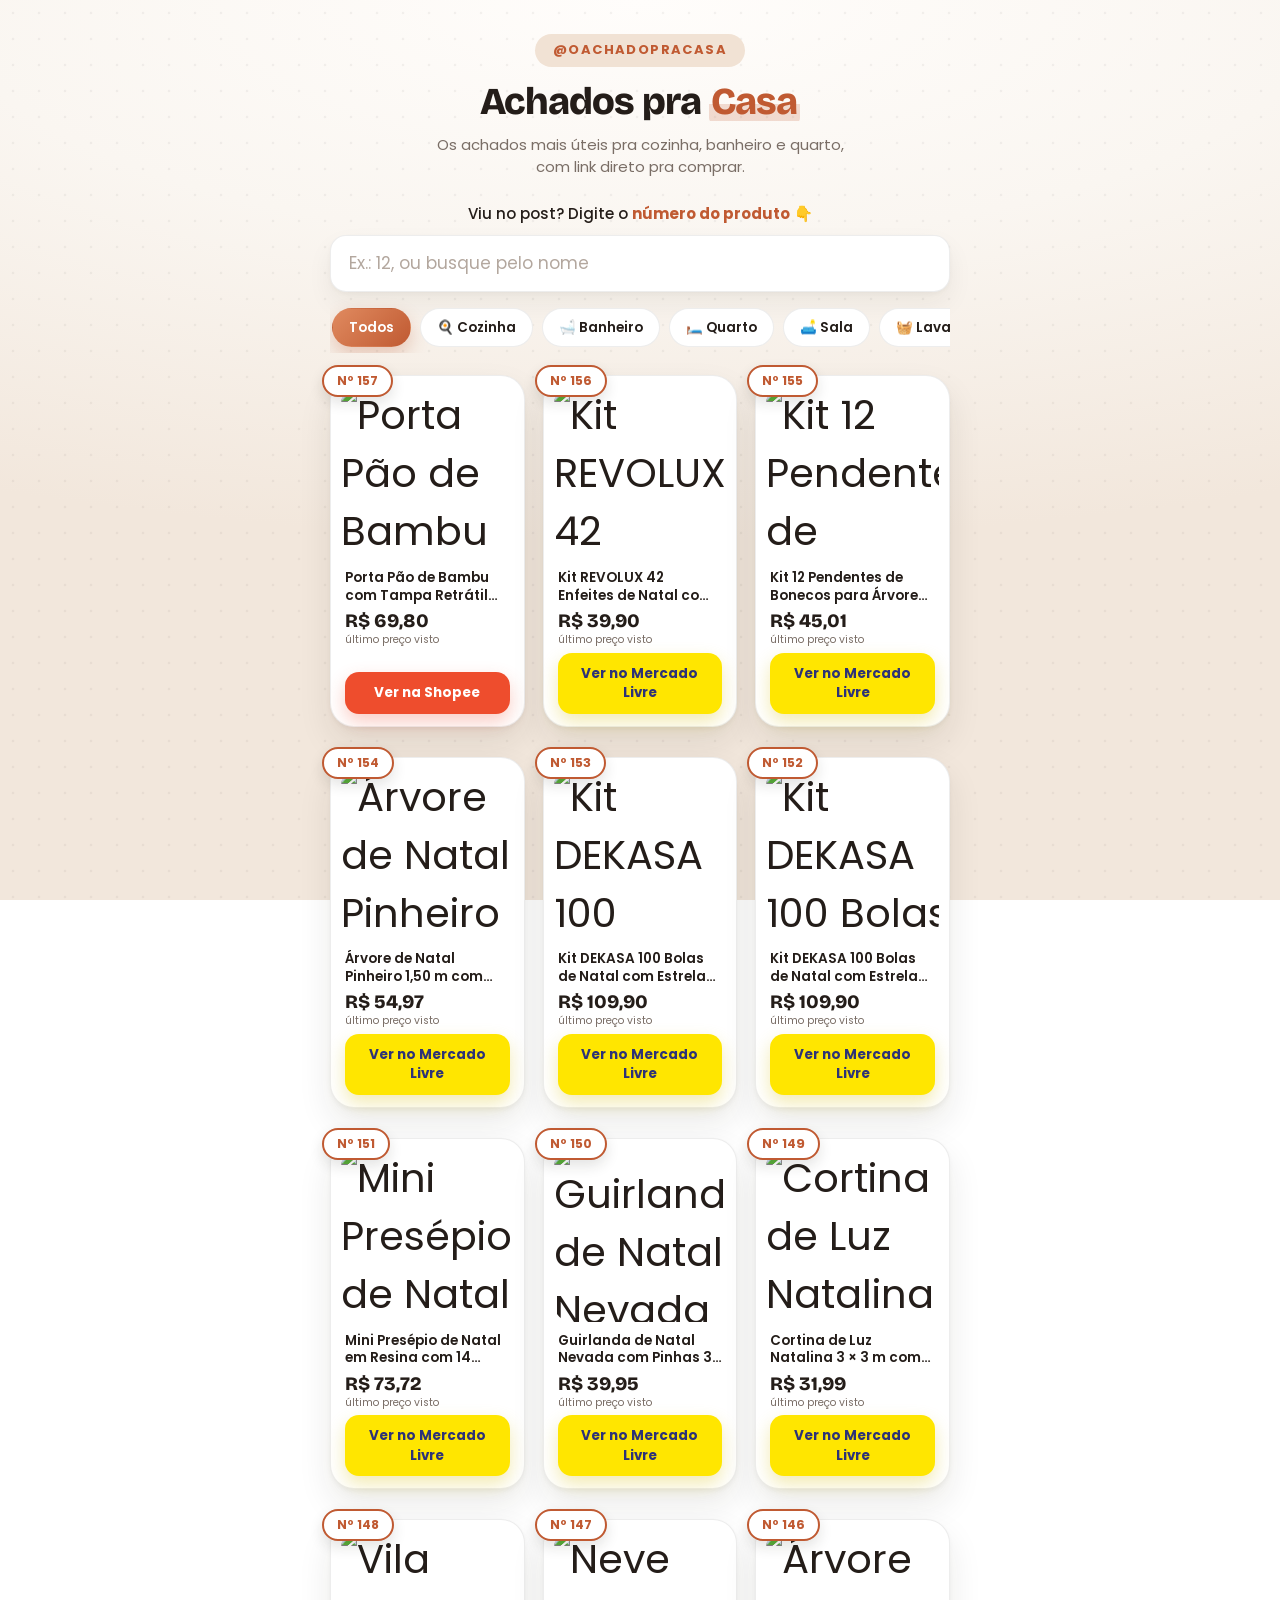
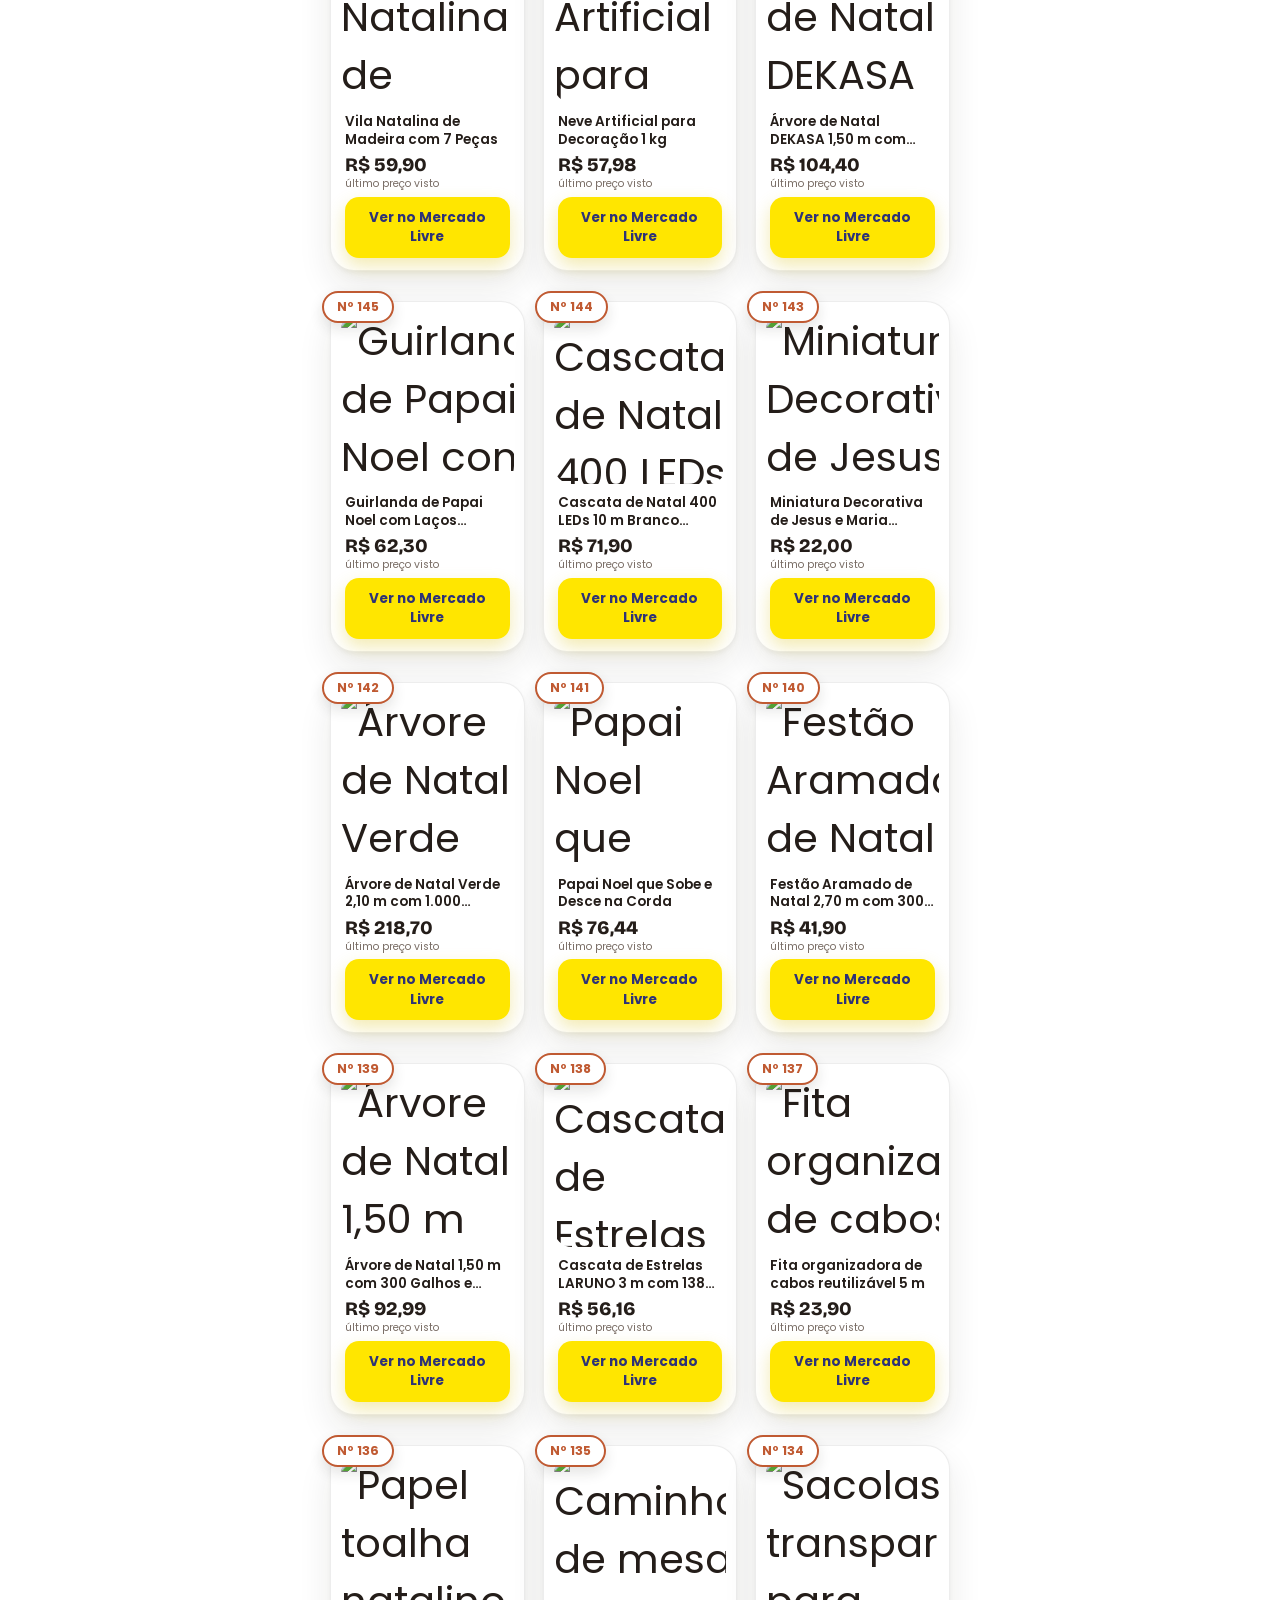
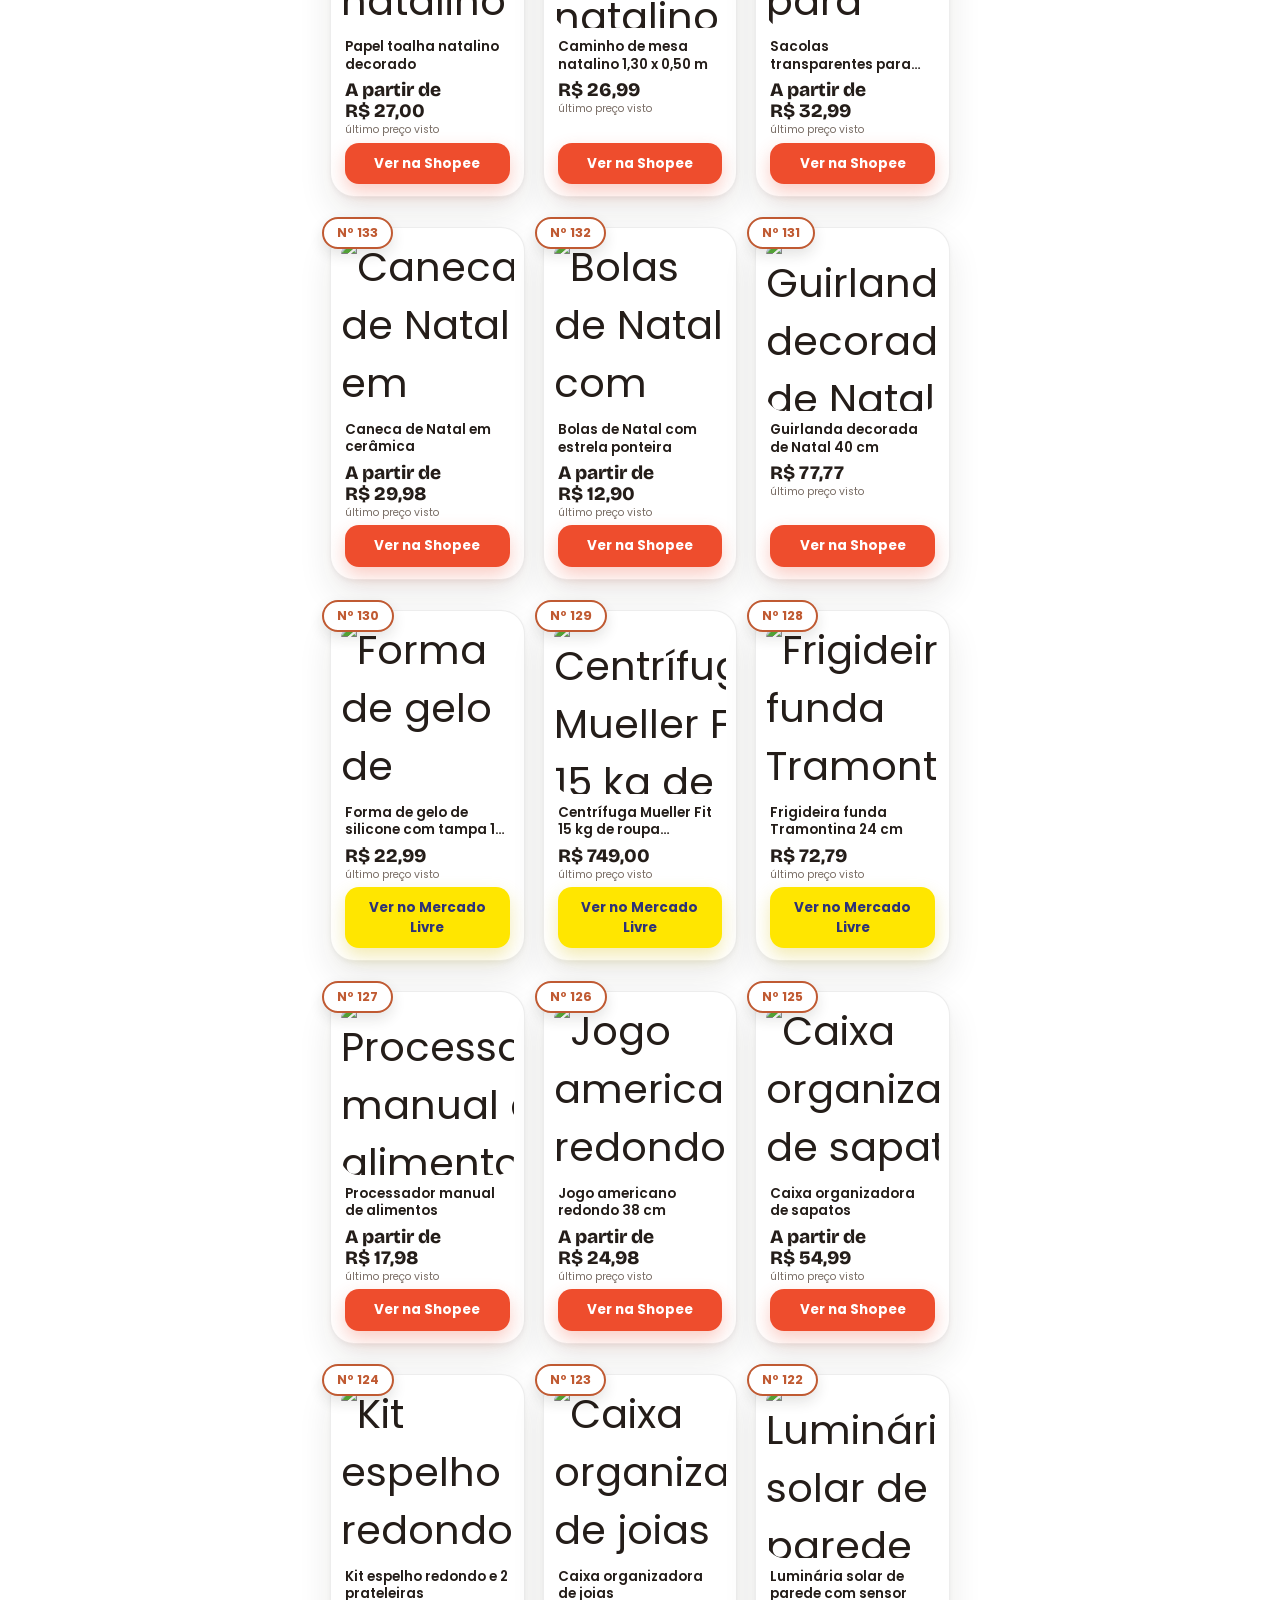
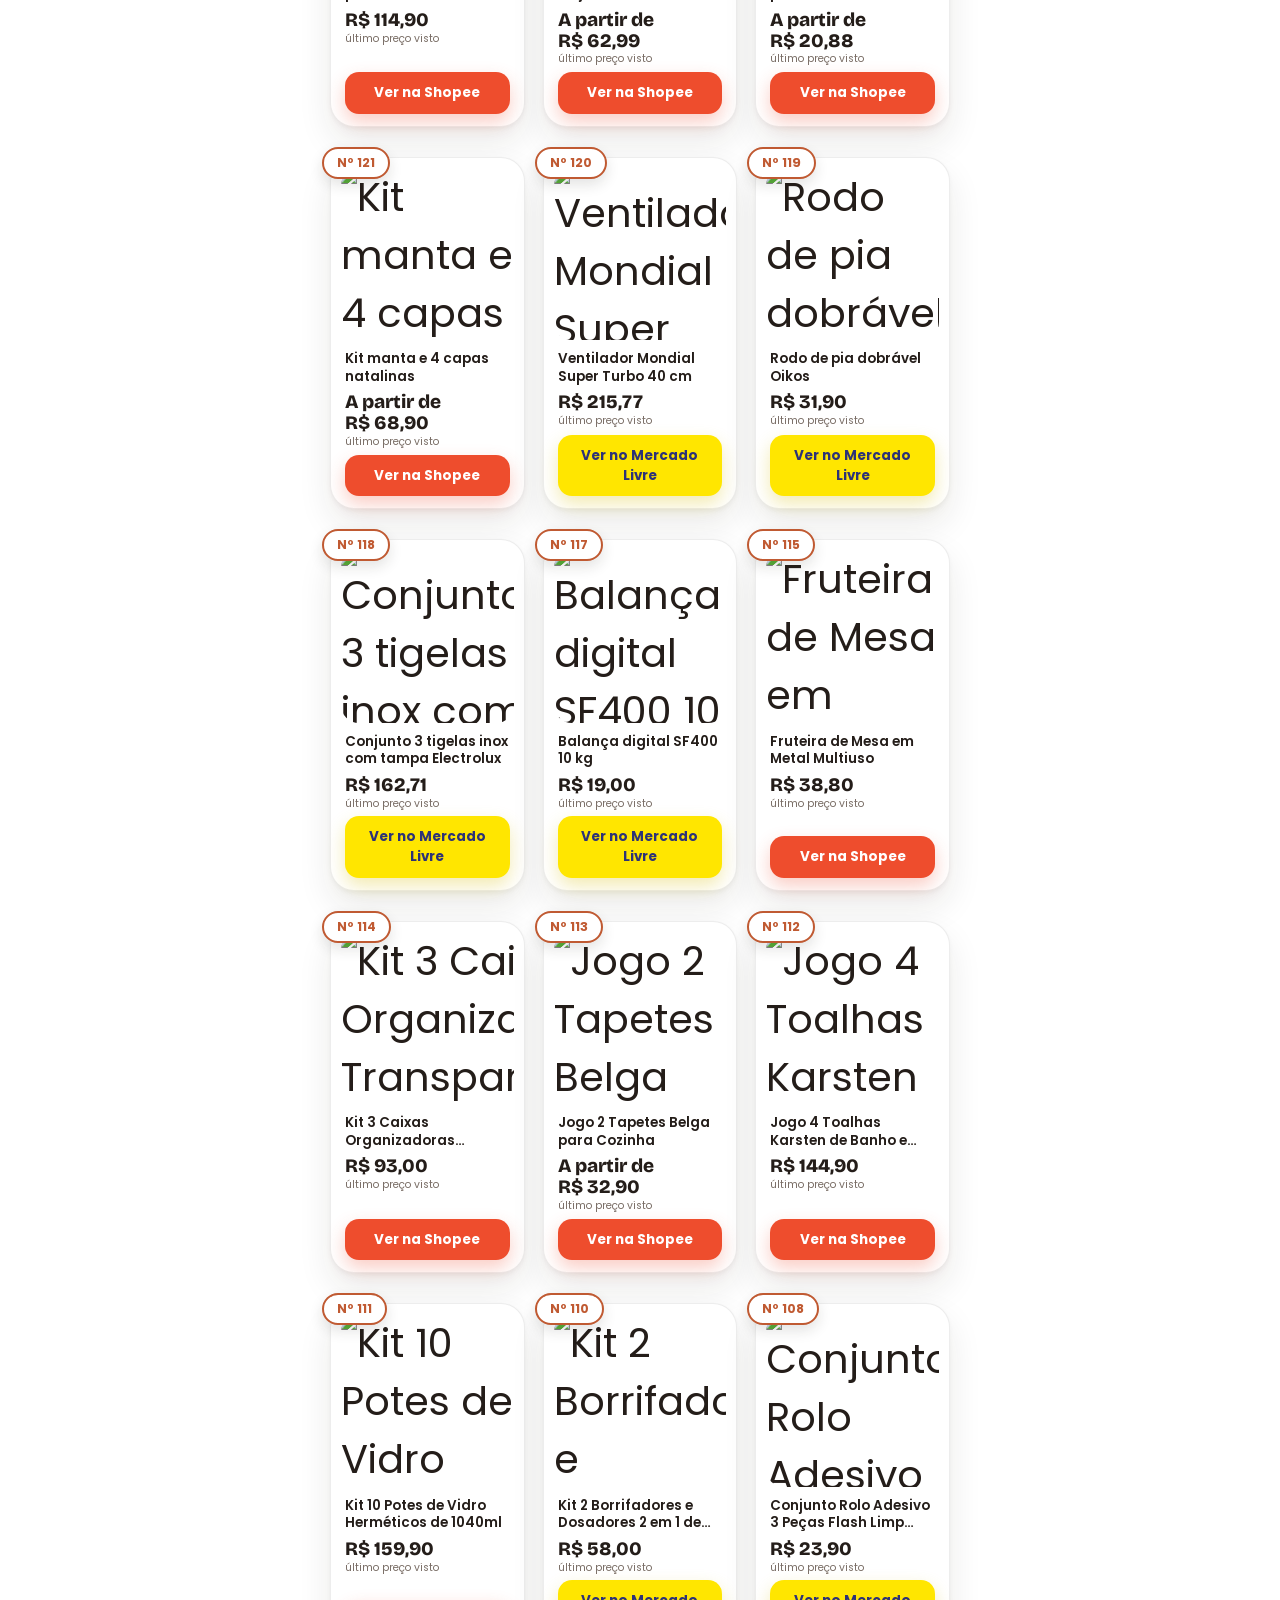
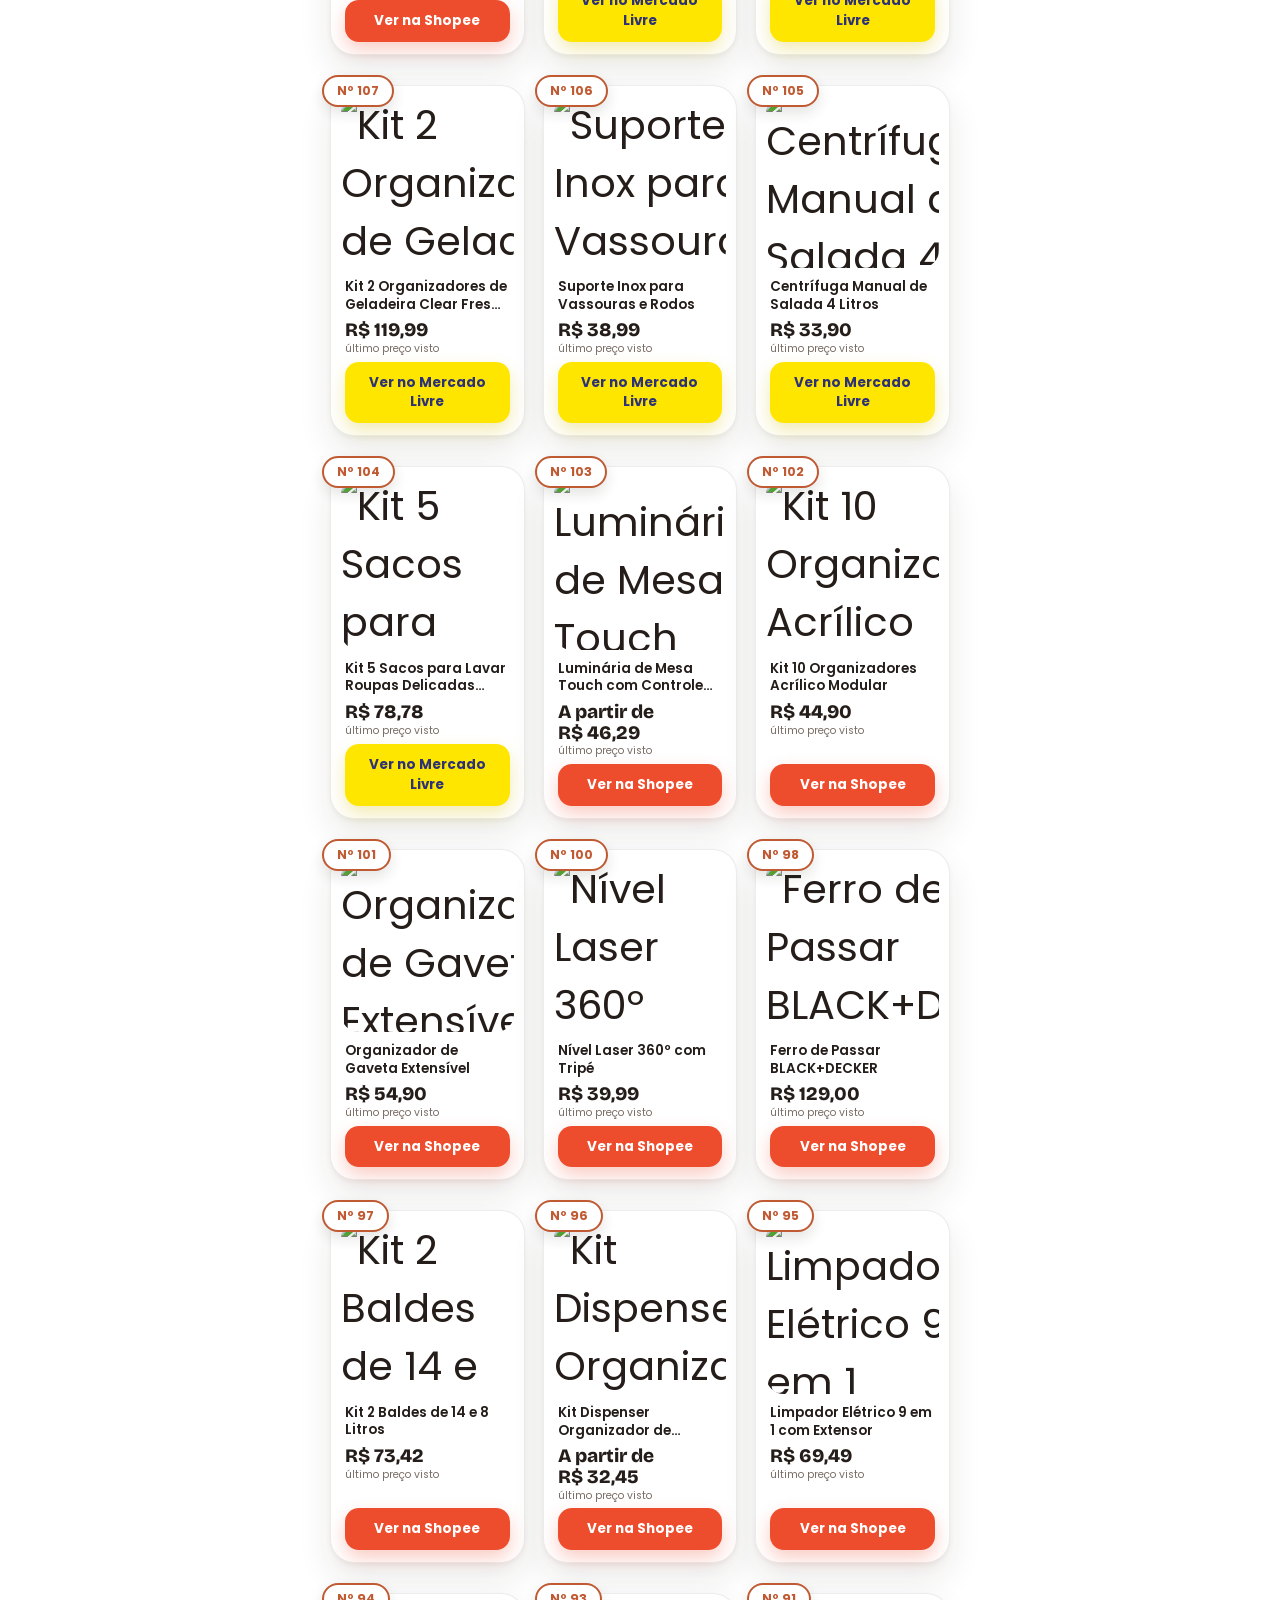
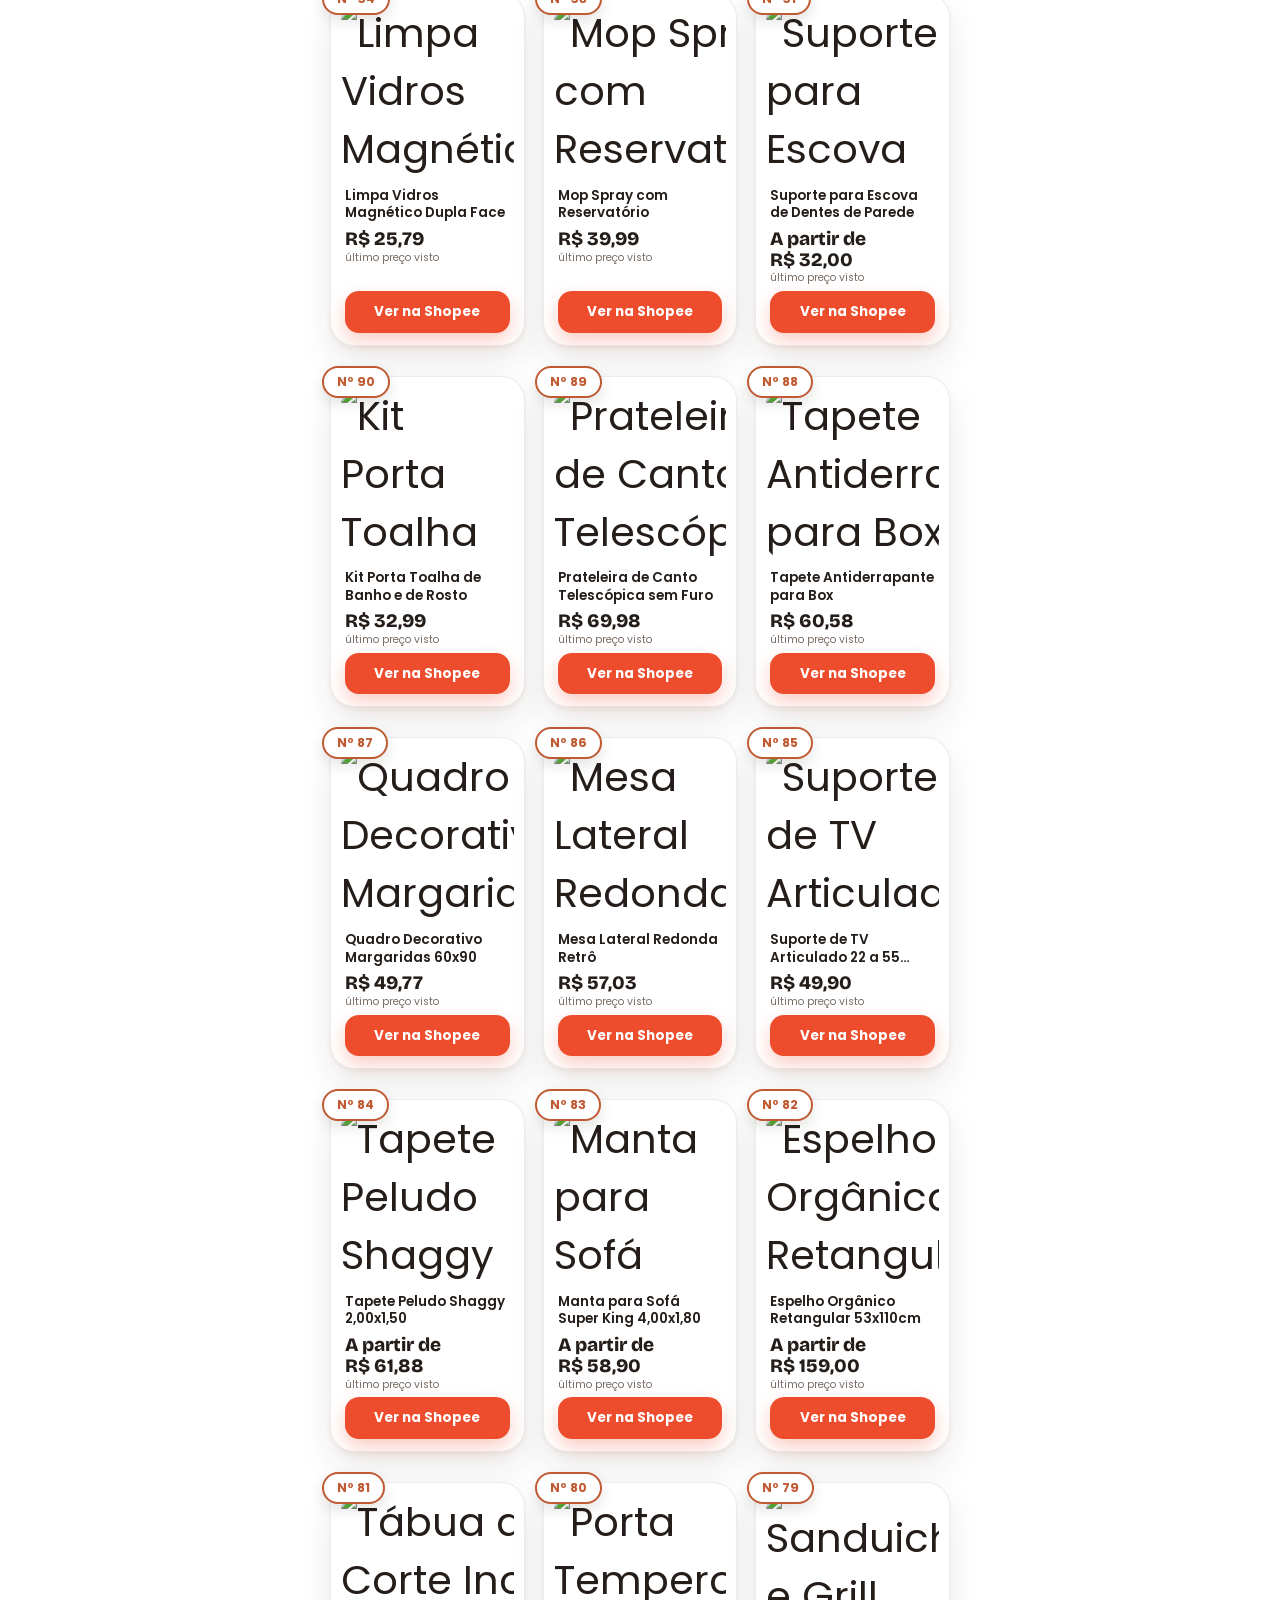
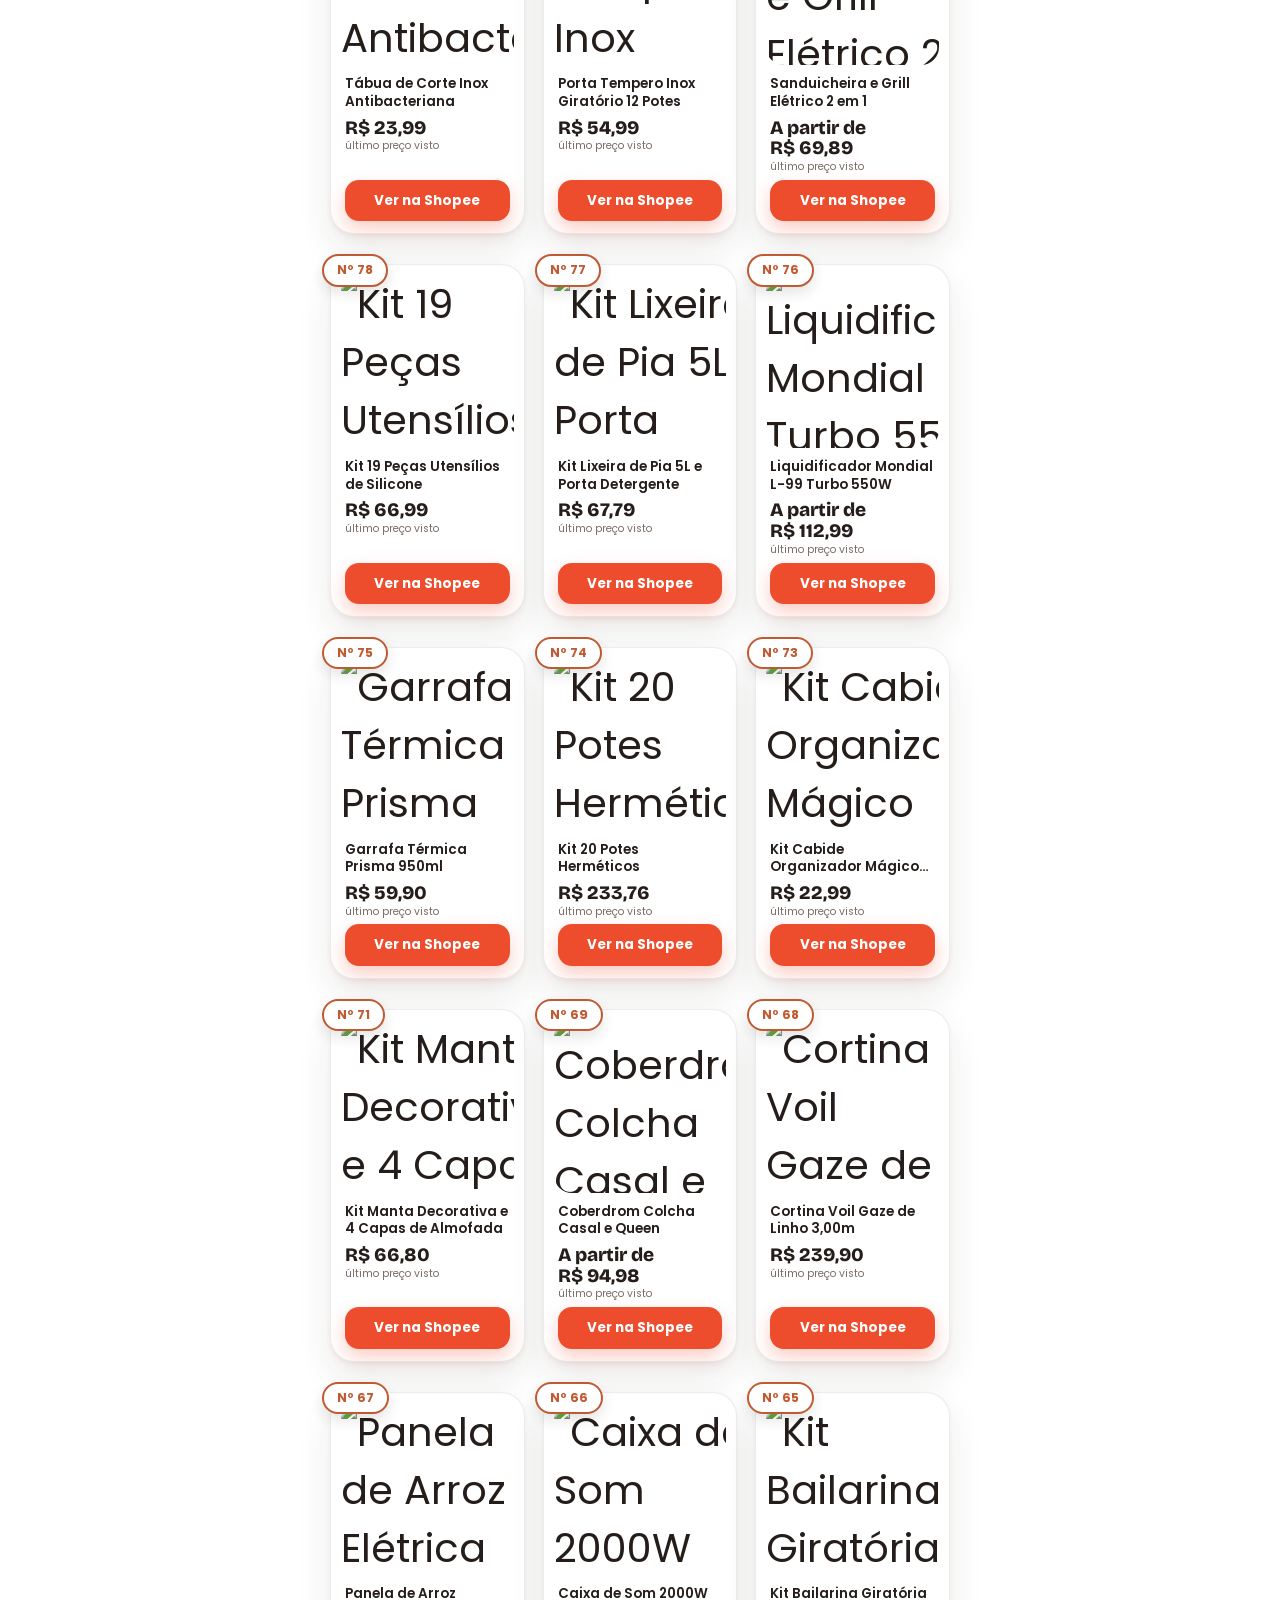
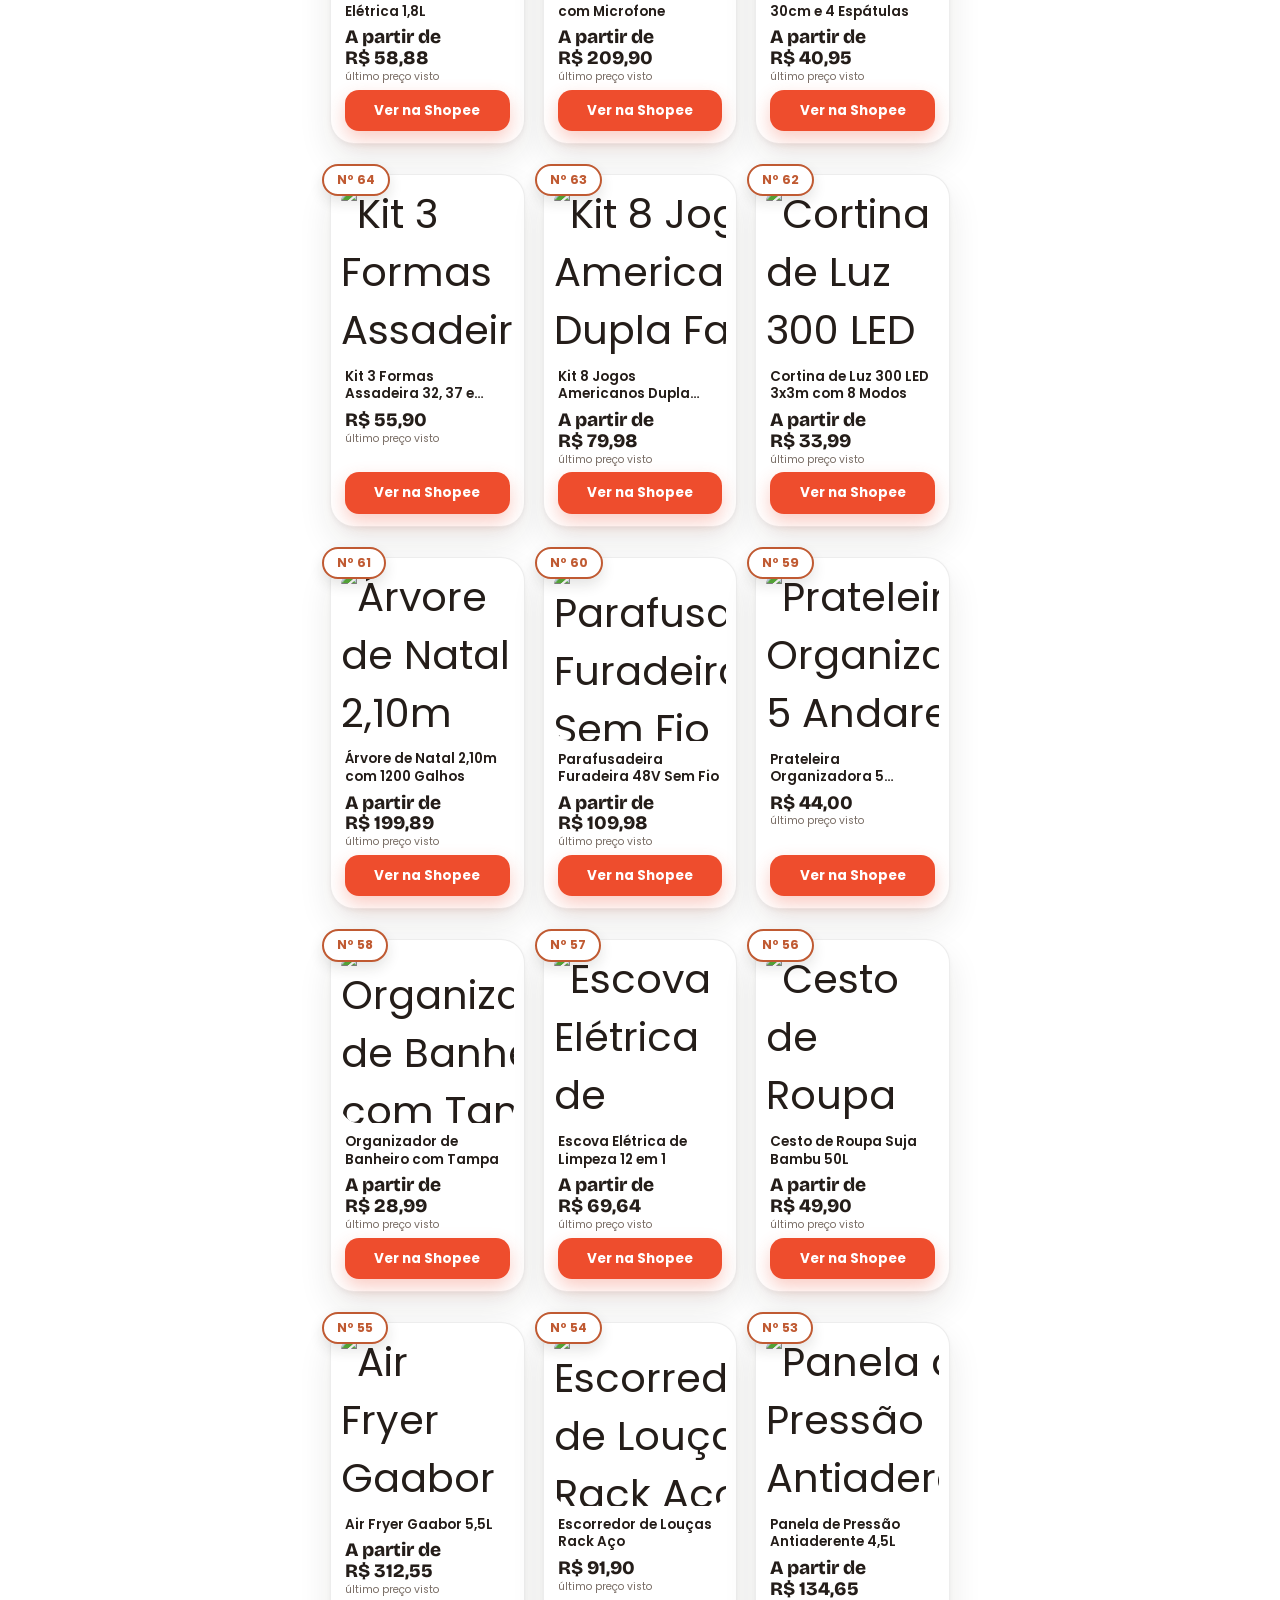
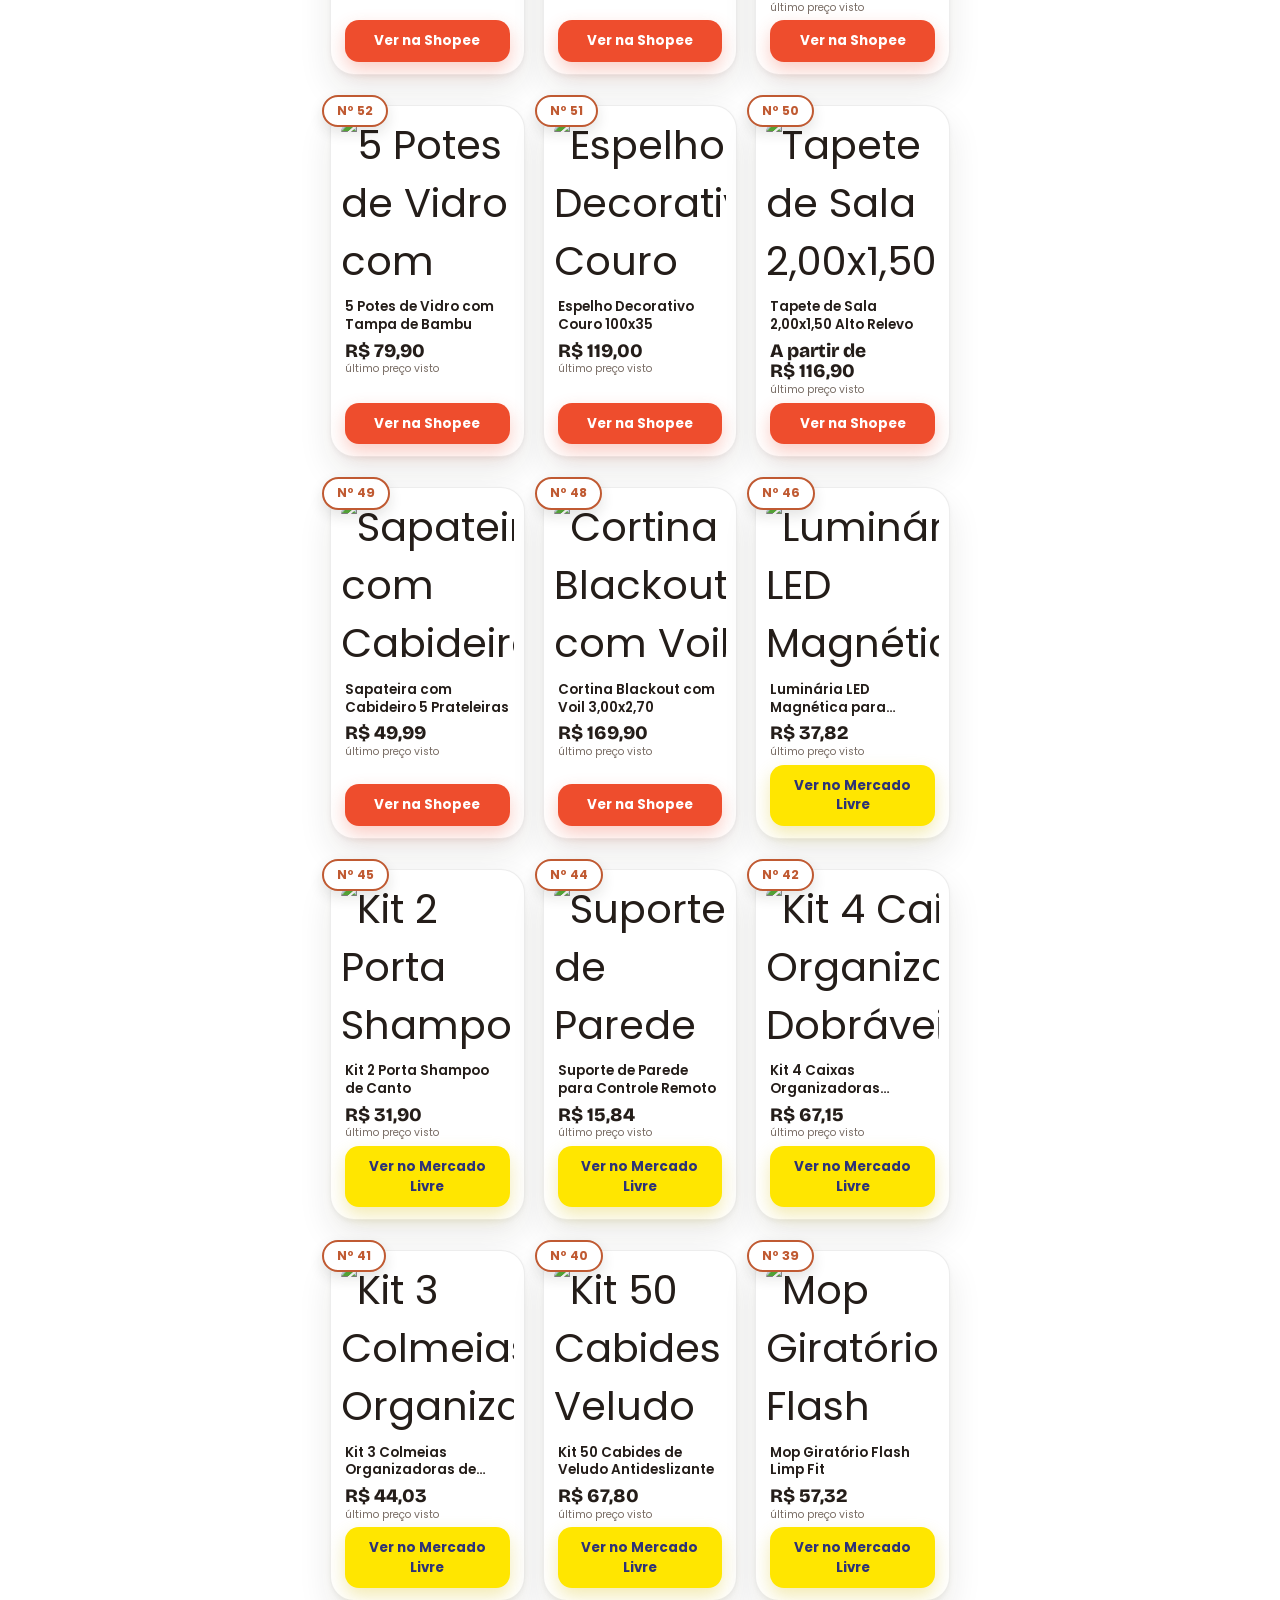
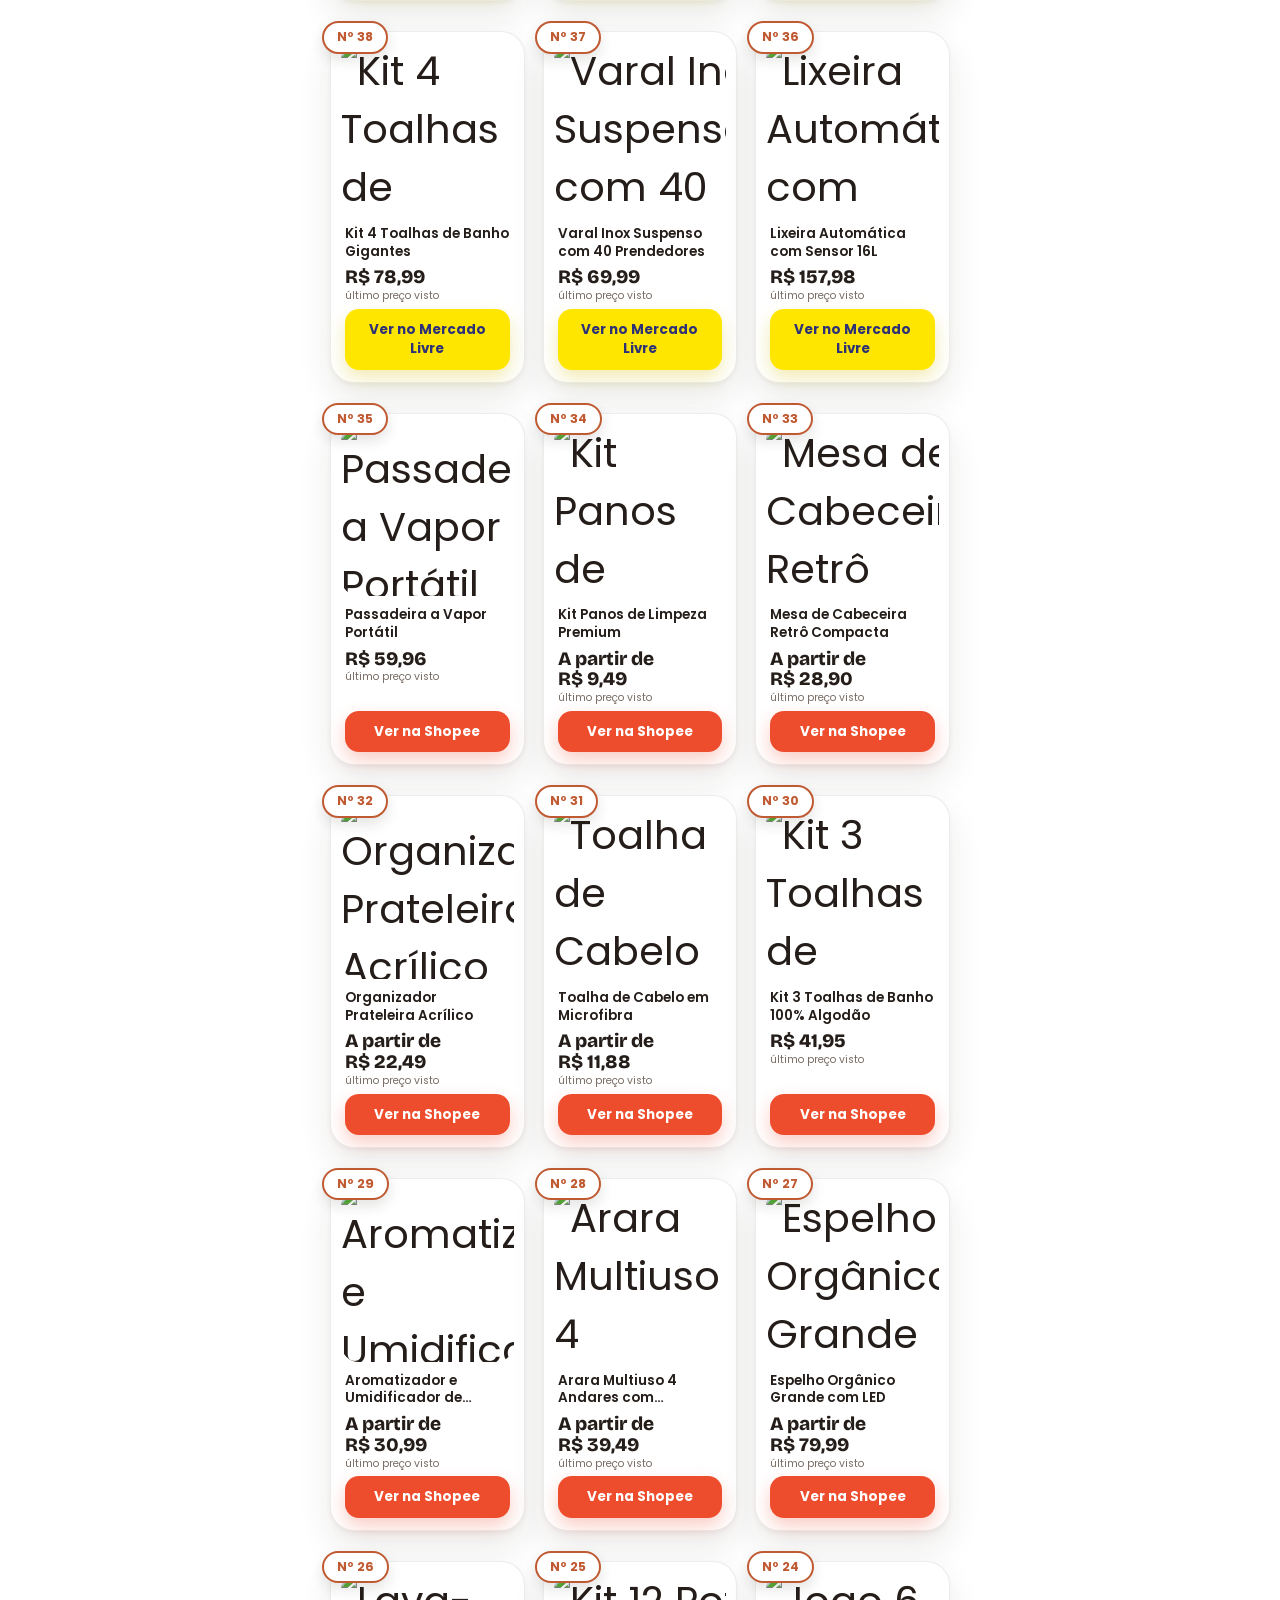
==== index.html @ a9ba49be "Atualiza página (149 produto(s))" ====
<!doctype html>
<html lang="pt-BR">
<head>
<meta charset="utf-8">
<meta name="viewport" content="width=device-width, initial-scale=1">
<title>Achados pra Casa</title>
<meta name="description" content="Os achados mais úteis pra cozinha, banheiro e quarto, com link direto pra comprar.">
<link rel="preconnect" href="https://fonts.googleapis.com">
<link rel="preconnect" href="https://fonts.gstatic.com" crossorigin>
<link href="https://fonts.googleapis.com/css2?family=Bricolage+Grotesque:opsz,wght@12..96,600;12..96,700;12..96,800&family=Poppins:wght@400;500;600;700&display=swap" rel="stylesheet">
<style>
  :root {
    --creme:#FAF6F1; --areia:#F1E2D4; --terracota:#C05A32; --terracota-claro:#E08A5F;
    --texto:#241D19; --suave:#7A6E66; --borda:rgba(36,29,25,.08);
    --titulo:'Bricolage Grotesque', system-ui, sans-serif;
  }
  * { box-sizing:border-box; }
  body {
    margin:0; padding-inline:18px; color:var(--texto);
    font:16px/1.45 'Poppins', system-ui, -apple-system, sans-serif;
    background:
      radial-gradient(rgba(36,29,25,.05) 1.5px, transparent 1.6px) 0 0 / 26px 26px,
      radial-gradient(120% 60% at 50% 0%, #FFFDFB 0%, var(--creme) 45%, #F2E7DC 100%);
    background-attachment:fixed;
  }
  .pagina { max-width:620px; margin:0 auto; padding-block:34px 44px; }

  .previa {
    background:#FFF3CD; border:1px solid #F0D98A; color:#6B5300;
    border-radius:14px; padding:12px 14px; font-size:13.5px; margin-bottom:22px; text-align:center;
  }

  header { text-align:center; margin-bottom:26px; }
  .arroba {
    display:inline-block; background:var(--areia); color:var(--terracota);
    border-radius:999px; padding:7px 18px; font-size:13px; font-weight:700; letter-spacing:1.4px;
    text-transform:uppercase; margin-bottom:14px;
  }
  h1 {
    font-family:var(--titulo); font-weight:800; font-size:38px; line-height:1.08;
    letter-spacing:-.8px; margin:0;
  }
  h1 .destaque {
    color:var(--terracota);
    background:linear-gradient(180deg, transparent 56%, rgba(192,90,50,.20) 56%, rgba(192,90,50,.20) 93%, transparent 93%);
    padding:0 .06em; border-radius:6px;
  }
  .descricao { color:var(--suave); margin:12px auto 0; max-width:420px; font-size:15px; }

  .dica { display:block; text-align:center; font-size:15px; font-weight:500; margin-bottom:10px; }
  .dica b { color:var(--terracota); }
  .busca {
    width:100%; padding:15px 18px; font:inherit; font-size:17px; border-radius:16px;
    border:1px solid var(--borda); background:#fff; color:var(--texto);
    box-shadow:0 2px 4px rgba(36,29,25,.03), 0 12px 26px rgba(36,29,25,.06);
  }
  .busca::placeholder { color:#B3A79E; }
  .busca:focus { outline:2px solid var(--terracota); outline-offset:1px; }

  .chips { display:flex; gap:9px; overflow-x:auto; padding:16px 2px 6px; scrollbar-width:none; }
  .chips::-webkit-scrollbar { display:none; }
  .chip {
    flex:none; border:1px solid var(--borda); background:#fff; color:var(--texto);
    padding:9px 16px; border-radius:999px; font:inherit; font-size:13.5px; font-weight:600; cursor:pointer;
  }
  .chip[aria-pressed="true"] {
    background:linear-gradient(135deg, var(--terracota-claro), var(--terracota));
    border-color:transparent; color:#fff; box-shadow:0 8px 18px rgba(192,90,50,.28);
  }

  .grade { display:grid; grid-template-columns:repeat(2, minmax(0,1fr)); gap:26px 14px; margin-top:22px; }
  @media (min-width:560px) { .grade { grid-template-columns:repeat(3, minmax(0,1fr)); gap:30px 18px; } }

  .card {
    position:relative; background:#fff; border:1px solid var(--borda); border-radius:24px;
    display:flex; flex-direction:column; padding:10px 10px 12px;
    box-shadow:0 2px 4px rgba(36,29,25,.04), 0 16px 34px rgba(36,29,25,.09);
  }
  /* selo do número na quina, por fora da foto, igual às capas do feed */
  .numero {
    position:absolute; top:-11px; left:-9px; z-index:2;
    background:#fff; color:var(--terracota); border:2px solid var(--terracota);
    font-size:12.5px; font-weight:700; padding:5px 13px; border-radius:999px;
    box-shadow:0 6px 14px rgba(36,29,25,.12);
  }
  .foto {
    aspect-ratio:1; border-radius:18px; overflow:hidden; background:#fff;
    display:grid; place-items:center; font-size:40px;
  }
  .foto img { width:100%; height:100%; object-fit:contain; }

  .info { display:flex; flex-direction:column; gap:7px; flex:1; padding:10px 4px 0; }
  .nome {
    font-size:13.5px; font-weight:600; line-height:1.3; margin:0;
    display:-webkit-box; -webkit-line-clamp:2; -webkit-box-orient:vertical; overflow:hidden;
  }
  .preco { font-family:var(--titulo); font-weight:800; font-size:19px; line-height:1.1; }
  .preco small { display:block; font-family:'Poppins',sans-serif; font-size:10.5px; font-weight:400; color:var(--suave); margin-top:2px; }
  .loja { font-size:11px; font-weight:600; color:var(--suave); letter-spacing:.4px; }

  .comprar {
    margin-top:auto; display:block; text-align:center; text-decoration:none;
    padding:11px 8px; border-radius:14px; font-size:13.5px; font-weight:700;
  }
  /* Cada loja na cor da própria marca: a pessoa reconhece pra onde vai antes de ler */
  .comprar.shopee {
    background:#EE4D2D; color:#fff;
    box-shadow:0 8px 18px rgba(238,77,45,.28);
  }
  .comprar.mercadolivre {
    background:#FFE600; color:#2D3277; /* azul da marca: branco sobre amarelo fica ilegível */
    box-shadow:0 8px 18px rgba(214,190,0,.30);
  }
  .vazio { text-align:center; color:var(--suave); padding:36px 0; grid-column:1 / -1; }

  footer { margin-top:34px; text-align:center; color:var(--suave); font-size:12px; line-height:1.6; }
</style>
</head>
<body>
<div class="pagina">
  
  <header>
    <div class="arroba">@oachadopracasa</div>
    <h1>Achados pra <span class="destaque">Casa</span></h1>
    <p class="descricao">Os achados mais úteis pra cozinha, banheiro e quarto, com link direto pra comprar.</p>
  </header>

  <label class="dica" for="busca">Viu no post? Digite o <b>número do produto</b> 👇</label>
  <input class="busca" id="busca" type="search" placeholder="Ex.: 12, ou busque pelo nome" aria-label="Número ou nome do produto">
  <div class="chips" id="chips" role="toolbar" aria-label="Filtrar por cômodo">
    <button class="chip" data-cat="" aria-pressed="true">Todos</button>
    <button class="chip" data-cat="cozinha" aria-pressed="false">🍳 Cozinha</button>
    <button class="chip" data-cat="banheiro" aria-pressed="false">🛁 Banheiro</button>
    <button class="chip" data-cat="quarto" aria-pressed="false">🛏️ Quarto</button>
    <button class="chip" data-cat="sala" aria-pressed="false">🛋️ Sala</button>
    <button class="chip" data-cat="lavanderia" aria-pressed="false">🧺 Lavanderia</button>
    <button class="chip" data-cat="organizacao" aria-pressed="false">📦 Organização</button>
    <button class="chip" data-cat="limpeza" aria-pressed="false">🧹 Limpeza</button>
    <button class="chip" data-cat="ferramentas" aria-pressed="false">🔧 Ferramentas</button>
    <button class="chip" data-cat="natal" aria-pressed="false">🎄 Natal</button>
  </div>

  <main class="grade" id="grade"></main>

  <footer>
    <p>Alguns links são de afiliado: posso receber uma comissão pelas compras, sem nenhum custo extra pra você.</p>
    <p>Preços e disponibilidade podem mudar, confira na loja.</p>
  </footer>
</div>

<script>
  const DADOS = {"categorias":{"cozinha":{"nome":"Cozinha","emoji":"🍳"},"banheiro":{"nome":"Banheiro","emoji":"🛁"},"quarto":{"nome":"Quarto","emoji":"🛏️"},"sala":{"nome":"Sala","emoji":"🛋️"},"lavanderia":{"nome":"Lavanderia","emoji":"🧺"},"organizacao":{"nome":"Organização","emoji":"📦"},"limpeza":{"nome":"Limpeza","emoji":"🧹"},"ferramentas":{"nome":"Ferramentas","emoji":"🔧"},"natal":{"nome":"Natal","emoji":"🎄"}},"lojas":{"shopee":"Shopee","mercadolivre":"Mercado Livre"},"produtos":[{"id":157,"nome":"Porta Pão de Bambu com Tampa Retrátil 40 × 27 × 16 cm","loja":"shopee","categoria":"cozinha","link":"https://s.shopee.com.br/6VP1nhaMoB","imagem":"https://cf.shopee.com.br/file/br-11134201-820ll-mqy9fzs85rt12a","preco":69.8,"preco_max":69.8},{"id":156,"nome":"Kit REVOLUX 42 Enfeites de Natal com Laços e Estrela","loja":"mercadolivre","categoria":"natal","link":"https://meli.la/2ReXQFL","imagem":"https://http2.mlstatic.com/D_NQ_NP_721004-MLA116176797668_092026-O.webp","preco":39.9},{"id":155,"nome":"Kit 12 Pendentes de Bonecos para Árvore de Natal Vermelho","loja":"mercadolivre","categoria":"natal","link":"https://meli.la/21sn5vS","imagem":"https://http2.mlstatic.com/D_NQ_NP_891348-MLB116179654936_092026-O.webp","preco":45.01},{"id":154,"nome":"Árvore de Natal Pinheiro 1,50 m com 400 Galhos","loja":"mercadolivre","categoria":"natal","link":"https://meli.la/2Cxg3ji","imagem":"https://http2.mlstatic.com/D_NQ_NP_796109-MLA117267242950_102026-O.webp","preco":54.97},{"id":153,"nome":"Kit DEKASA 100 Bolas de Natal com Estrela Dourado","loja":"mercadolivre","categoria":"natal","link":"https://meli.la/34daQ1F","imagem":"https://http2.mlstatic.com/D_NQ_NP_955482-MLA115320606318_082026-O.webp","preco":109.9},{"id":152,"nome":"Kit DEKASA 100 Bolas de Natal com Estrela Vermelho","loja":"mercadolivre","categoria":"natal","link":"https://meli.la/1AZXeNP","imagem":"https://http2.mlstatic.com/D_NQ_NP_872811-MLA116751630319_082026-O.webp","preco":109.9},{"id":151,"nome":"Mini Presépio de Natal em Resina com 14 Peças","loja":"mercadolivre","categoria":"natal","link":"https://meli.la/2H15Pxz","imagem":"https://http2.mlstatic.com/D_NQ_NP_636080-MLB118964866367_102026-P.webp","preco":73.72},{"id":150,"nome":"Guirlanda de Natal Nevada com Pinhas 30 cm","loja":"mercadolivre","categoria":"natal","link":"https://meli.la/1bP5C8c","imagem":"https://http2.mlstatic.com/D_NQ_NP_820725-MLB93098941952_092025-O.webp","preco":39.95},{"id":149,"nome":"Cortina de Luz Natalina 3 × 3 m com 300 LEDs Amarelos","loja":"mercadolivre","categoria":"natal","link":"https://meli.la/2x1HMmv","imagem":"https://http2.mlstatic.com/D_NQ_NP_996903-MLB80381439624_112024-O.webp","preco":31.99},{"id":148,"nome":"Vila Natalina de Madeira com 7 Peças","loja":"mercadolivre","categoria":"natal","link":"https://meli.la/1wWNx21","imagem":"https://http2.mlstatic.com/D_NQ_NP_774142-MLB116658566451_082026-O.webp","preco":59.9},{"id":147,"nome":"Neve Artificial para Decoração 1 kg","loja":"mercadolivre","categoria":"natal","link":"https://meli.la/2ZMoFP2","imagem":"https://http2.mlstatic.com/D_NQ_NP_621720-MLB115042520804_082026-P.webp","preco":57.98},{"id":146,"nome":"Árvore de Natal DEKASA 1,50 m com 500 Galhos","loja":"mercadolivre","categoria":"natal","link":"https://meli.la/1Z8rm7k","imagem":"https://http2.mlstatic.com/D_NQ_NP_640277-MLA116816918193_082026-O.webp","preco":104.4},{"id":145,"nome":"Guirlanda de Papai Noel com Laços Vermelhos","loja":"mercadolivre","categoria":"natal","link":"https://meli.la/1o3VExs","imagem":"https://http2.mlstatic.com/D_NQ_NP_997557-MLB114789714648_082026-O.webp","preco":62.3},{"id":144,"nome":"Cascata de Natal 400 LEDs 10 m Branco Quente 110 V","loja":"mercadolivre","categoria":"natal","link":"https://meli.la/1QrHfUt","imagem":"https://http2.mlstatic.com/D_NQ_NP_822727-MLA117745798499_092026-O.webp","preco":71.9},{"id":143,"nome":"Miniatura Decorativa de Jesus e Maria Sentados","loja":"mercadolivre","categoria":"natal","link":"https://meli.la/2PvYjKi","imagem":"https://http2.mlstatic.com/D_NQ_NP_748333-MLB115551150366_082026-P.webp","preco":22},{"id":142,"nome":"Árvore de Natal Verde 2,10 m com 1.000 Galhos","loja":"mercadolivre","categoria":"natal","link":"https://meli.la/1JMshjF","imagem":"https://http2.mlstatic.com/D_NQ_NP_945494-MLA116960701666_092026-O.webp","preco":218.7},{"id":141,"nome":"Papai Noel que Sobe e Desce na Corda","loja":"mercadolivre","categoria":"natal","link":"https://meli.la/2hdxEsG","imagem":"https://http2.mlstatic.com/D_NQ_NP_632408-MLB118198524665_092026-O.webp","preco":76.44},{"id":140,"nome":"Festão Aramado de Natal 2,70 m com 300 Galhos","loja":"mercadolivre","categoria":"natal","link":"https://meli.la/1CvAzHV","imagem":"https://http2.mlstatic.com/D_NQ_NP_808705-MLA116828761057_082026-O.webp","preco":41.9},{"id":139,"nome":"Árvore de Natal 1,50 m com 300 Galhos e Base de Metal","loja":"mercadolivre","categoria":"natal","link":"https://meli.la/2u6E2bo","imagem":"https://http2.mlstatic.com/D_NQ_NP_830247-MLA115910171004_092026-O.webp","preco":92.99},{"id":138,"nome":"Cascata de Estrelas LARUNO 3 m com 138 LEDs Branco Quente","loja":"mercadolivre","categoria":"natal","link":"https://meli.la/215qUhU","imagem":"https://http2.mlstatic.com/D_NQ_NP_673039-MLA96034904597_102025-P.webp","preco":56.16},{"id":137,"nome":"Fita organizadora de cabos reutilizável 5 m","loja":"mercadolivre","categoria":"organizacao","link":"https://meli.la/2J4yauc","imagem":"https://http2.mlstatic.com/D_NQ_NP_938424-MLB92978792947_092025-O.webp","preco":23.9},{"id":136,"nome":"Papel toalha natalino decorado","loja":"shopee","categoria":"natal","link":"https://s.shopee.com.br/9V2Ak65JDY","imagem":"https://cf.shopee.com.br/file/br-11134207-820ll-ms6x427cf9504d","preco":27,"preco_max":62},{"id":135,"nome":"Caminho de mesa natalino 1,30 x 0,50 m","loja":"shopee","categoria":"natal","link":"https://s.shopee.com.br/1LgT15RfTm","imagem":"https://cf.shopee.com.br/file/br-11134207-820l4-mra8u1tssg06d3","preco":26.99,"preco_max":26.99},{"id":134,"nome":"Sacolas transparentes para presentes","loja":"shopee","categoria":"natal","link":"https://s.shopee.com.br/W7M1YHi53","imagem":"https://cf.shopee.com.br/file/br-11134207-820ls-mpyragu2wd1c4a","preco":32.99,"preco_max":129.99},{"id":133,"nome":"Caneca de Natal em cerâmica","loja":"shopee","categoria":"natal","link":"https://s.shopee.com.br/60SIZesIr1","imagem":"https://cf.shopee.com.br/file/br-11134207-820lt-msrct08a3ax3fb","preco":29.98,"preco_max":32.98},{"id":132,"nome":"Bolas de Natal com estrela ponteira","loja":"shopee","categoria":"natal","link":"https://s.shopee.com.br/3Vkxb3t1MN","imagem":"https://cf.shopee.com.br/file/sg-11134201-8257w-mu2pzy7iodfk98","preco":12.9,"preco_max":184.9},{"id":131,"nome":"Guirlanda decorada de Natal 40 cm","loja":"shopee","categoria":"natal","link":"https://s.shopee.com.br/AAHrXJKqIA","imagem":"https://cf.shopee.com.br/file/sg-11134201-825ak-mt9k1jqfdb0m9f","preco":77.77,"preco_max":77.77},{"id":130,"nome":"Forma de gelo de silicone com tampa 15 cubos","loja":"mercadolivre","categoria":"cozinha","link":"https://meli.la/1kdcqdW","imagem":"https://http2.mlstatic.com/D_NQ_NP_693435-MLB91597415269_092025-O.webp","preco":22.99},{"id":129,"nome":"Centrífuga Mueller Fit 15 kg de roupa molhada","loja":"mercadolivre","categoria":"lavanderia","link":"https://meli.la/2rxcAE1","imagem":"https://http2.mlstatic.com/D_NQ_NP_875284-MLB119027815981_102026-O.webp","preco":749},{"id":128,"nome":"Frigideira funda Tramontina 24 cm","loja":"mercadolivre","categoria":"cozinha","link":"https://meli.la/2eMRduR","imagem":"https://http2.mlstatic.com/D_NQ_NP_692098-MLB54966675862_042023-O.webp","preco":72.79},{"id":127,"nome":"Processador manual de alimentos","loja":"shopee","categoria":"cozinha","link":"https://s.shopee.com.br/3g4NjpkCAA","imagem":"https://cf.shopee.com.br/file/sg-11134201-82586-mtk0qy2svkzs6b","preco":17.98,"preco_max":57.89},{"id":126,"nome":"Jogo americano redondo 38 cm","loja":"shopee","categoria":"cozinha","link":"https://s.shopee.com.br/1B5N5pM1j","imagem":"https://cf.shopee.com.br/file/sg-11134201-821dj-mgo4h9nc19u40a","preco":24.98,"preco_max":77},{"id":125,"nome":"Caixa organizadora de sapatos","loja":"shopee","categoria":"organizacao","link":"https://s.shopee.com.br/2VsQLgWtrI","imagem":"https://cf.shopee.com.br/file/br-11134207-81ztc-mitj3n4cm2v7ed","preco":54.99,"preco_max":169.99},{"id":124,"nome":"Kit espelho redondo e 2 prateleiras","loja":"shopee","categoria":"banheiro","link":"https://s.shopee.com.br/40hE8RIJzj","imagem":"https://cf.shopee.com.br/file/br-11134207-820le-mlnxnux19ati7e","preco":114.9,"preco_max":114.9},{"id":123,"nome":"Caixa organizadora de joias","loja":"shopee","categoria":"organizacao","link":"https://s.shopee.com.br/qkCMcLe6p","imagem":"https://cf.shopee.com.br/file/br-11134207-81z1k-mf8if56mk1s4e2","preco":62.99,"preco_max":71.99},{"id":122,"nome":"Luminária solar de parede com sensor","loja":"shopee","categoria":"sala","link":"https://s.shopee.com.br/9V2AgXfmgR","imagem":"https://cf.shopee.com.br/file/sg-11134201-825b9-msuv9j38rl6t71","preco":20.88,"preco_max":61.99},{"id":121,"nome":"Kit manta e 4 capas natalinas","loja":"shopee","categoria":"natal","link":"https://s.shopee.com.br/30ogwarXLB","imagem":"https://cf.shopee.com.br/file/br-11134207-820m9-mso9fc4v3g90bd","preco":68.9,"preco_max":69.9},{"id":120,"nome":"Ventilador Mondial Super Turbo 40 cm","loja":"mercadolivre","categoria":"sala","link":"https://meli.la/1PjD58F","imagem":"https://http2.mlstatic.com/D_NQ_NP_677368-MLA99595053082_122025-O.webp","preco":215.77},{"id":119,"nome":"Rodo de pia dobrável Oikos","loja":"mercadolivre","categoria":"cozinha","link":"https://meli.la/1pp1gyf","imagem":"https://http2.mlstatic.com/D_NQ_NP_888239-MLB52800066280_122022-O.webp","preco":31.9},{"id":118,"nome":"Conjunto 3 tigelas inox com tampa Electrolux","loja":"mercadolivre","categoria":"cozinha","link":"https://meli.la/1D6j5th","imagem":"https://http2.mlstatic.com/D_NQ_NP_948568-MLB100747568355_122025-O.webp","preco":162.71},{"id":117,"nome":"Balança digital SF400 10 kg","loja":"mercadolivre","categoria":"cozinha","link":"https://meli.la/2wbwnqW","imagem":"https://http2.mlstatic.com/D_NQ_NP_734075-MLA117828155172_102026-P.webp","preco":19},{"id":115,"nome":"Fruteira de Mesa em Metal Multiuso","loja":"shopee","categoria":"cozinha","link":"https://s.shopee.com.br/5VVsbVjWun","imagem":"https://cf.shopee.com.br/file/br-11134211-81zte-mko49067yfwi64","preco":38.8,"preco_max":38.8},{"id":114,"nome":"Kit 3 Caixas Organizadoras Transparentes de 34L","loja":"shopee","categoria":"organizacao","link":"https://s.shopee.com.br/8AWdmPQRPF","imagem":"https://cf.shopee.com.br/file/br-11134207-820l8-mrunq5nc9q124d","preco":93,"preco_max":93},{"id":113,"nome":"Jogo 2 Tapetes Belga para Cozinha","loja":"shopee","categoria":"cozinha","link":"https://s.shopee.com.br/9KibAYDKzo","imagem":"https://cf.shopee.com.br/file/br-11134207-820ma-ms12q7mu9z462e","preco":32.9,"preco_max":39.9},{"id":112,"nome":"Jogo 4 Toalhas Karsten de Banho e Rosto","loja":"shopee","categoria":"banheiro","link":"https://s.shopee.com.br/8AWdmP4a5R","imagem":"https://cf.shopee.com.br/file/br-11134207-820mh-mnbjhkltjf2815","preco":144.9,"preco_max":144.9},{"id":111,"nome":"Kit 10 Potes de Vidro Herméticos de 1040ml","loja":"shopee","categoria":"cozinha","link":"https://s.shopee.com.br/AKb8MNnX5k","imagem":"https://cf.shopee.com.br/file/br-11134207-820ln-ms23v6ge87466e","preco":159.9,"preco_max":159.9},{"id":110,"nome":"Kit 2 Borrifadores e Dosadores 2 em 1 de 500ml","loja":"mercadolivre","categoria":"cozinha","link":"https://meli.la/1yyCm7D","imagem":"https://http2.mlstatic.com/D_NQ_NP_696504-MLA112991963441_062026-O.webp","preco":58},{"id":108,"nome":"Conjunto Rolo Adesivo 3 Peças Flash Limp CST0085","loja":"mercadolivre","categoria":"lavanderia","link":"https://meli.la/1X5Nq4V","imagem":"https://http2.mlstatic.com/D_NQ_NP_786351-MLA99337784670_112025-O.webp","preco":23.9},{"id":107,"nome":"Kit 2 Organizadores de Geladeira Clear Fresh 5L","loja":"mercadolivre","categoria":"organizacao","link":"https://meli.la/1aPonpW","imagem":"https://http2.mlstatic.com/D_NQ_NP_962289-MLA95671667836_102025-O.webp","preco":119.99},{"id":106,"nome":"Suporte Inox para Vassouras e Rodos","loja":"mercadolivre","categoria":"lavanderia","link":"https://meli.la/1NJNMAN","imagem":"https://http2.mlstatic.com/D_NQ_NP_841779-MLB117890722027_092026-O.webp","preco":38.99},{"id":105,"nome":"Centrífuga Manual de Salada 4 Litros","loja":"mercadolivre","categoria":"cozinha","link":"https://meli.la/12jjWR3","imagem":"https://http2.mlstatic.com/D_NQ_NP_818687-MLB94549928475_102025-O.webp","preco":33.9},{"id":104,"nome":"Kit 5 Sacos para Lavar Roupas Delicadas Svan","loja":"mercadolivre","categoria":"lavanderia","link":"https://meli.la/1UfpQDN","imagem":"https://http2.mlstatic.com/D_NQ_NP_929335-MLA114472935742_082026-O.webp","preco":78.78},{"id":103,"nome":"Luminária de Mesa Touch com Controle Remoto","loja":"shopee","categoria":"quarto","link":"https://s.shopee.com.br/1BMNGQN1fd","imagem":"https://cf.shopee.com.br/file/sg-11134201-8259w-mqhs2imfi39o92","preco":46.29,"preco_max":99.19},{"id":102,"nome":"Kit 10 Organizadores Acrílico Modular","loja":"shopee","categoria":"organizacao","link":"https://s.shopee.com.br/8fSOCDPGtw","imagem":"https://cf.shopee.com.br/file/sg-11134201-8227k-mhvhuh6oiyo18c","preco":44.9,"preco_max":44.9},{"id":101,"nome":"Organizador de Gaveta Extensível","loja":"shopee","categoria":"organizacao","link":"https://s.shopee.com.br/9zxlhyA0zV","imagem":"https://cf.shopee.com.br/file/br-11134207-820l8-mqtf81wp81s040","preco":54.9,"preco_max":54.9},{"id":100,"nome":"Nível Laser 360º com Tripé","loja":"shopee","categoria":"ferramentas","link":"https://s.shopee.com.br/8V8xvIeF1Z","imagem":"https://cf.shopee.com.br/file/sg-11134201-81zw7-mmtaa6p5jnra09","preco":39.99,"preco_max":39.99},{"id":98,"nome":"Ferro de Passar BLACK+DECKER","loja":"shopee","categoria":"lavanderia","link":"https://s.shopee.com.br/7fZqvfAdkF","imagem":"https://cf.shopee.com.br/file/sg-11134201-824gh-mpsdxv2cwbv06a","preco":129,"preco_max":129},{"id":97,"nome":"Kit 2 Baldes de 14 e 8 Litros","loja":"shopee","categoria":"lavanderia","link":"https://s.shopee.com.br/8AW7WP8mSe","imagem":"https://cf.shopee.com.br/file/sg-11134201-82635-mlpdlg59jjsw92","preco":73.42,"preco_max":73.42},{"id":96,"nome":"Kit Dispenser Organizador de Lavanderia","loja":"shopee","categoria":"lavanderia","link":"https://s.shopee.com.br/5LBw9CAu8Z","imagem":"https://cf.shopee.com.br/file/br-11134207-81zts-mkmmy34hv08yed","preco":32.45,"preco_max":115.83},{"id":95,"nome":"Limpador Elétrico 9 em 1 com Extensor","loja":"shopee","categoria":"limpeza","link":"https://s.shopee.com.br/9fKvJGVJ5D","imagem":"https://cf.shopee.com.br/file/sg-11134201-81zwl-mimvbl089p8j4a","preco":69.49,"preco_max":69.49},{"id":94,"nome":"Limpa Vidros Magnético Dupla Face","loja":"shopee","categoria":"limpeza","link":"https://s.shopee.com.br/AKacBKZJVa","imagem":"https://cf.shopee.com.br/file/sg-11134201-823qr-mor5xh4vt0r3f9","preco":25.79,"preco_max":25.79},{"id":93,"nome":"Mop Spray com Reservatório","loja":"shopee","categoria":"limpeza","link":"https://s.shopee.com.br/3VkI2lqfJp","imagem":"https://cf.shopee.com.br/file/br-11134207-820m2-mool78g30vsz1c","preco":39.99,"preco_max":39.99},{"id":91,"nome":"Suporte para Escova de Dentes de Parede","loja":"shopee","categoria":"banheiro","link":"https://s.shopee.com.br/4Vcp9eA0qJ","imagem":"https://cf.shopee.com.br/file/cn-11134207-820l4-mfvyzhdxxwjy65","preco":32,"preco_max":59},{"id":90,"nome":"Kit Porta Toalha de Banho e de Rosto","loja":"shopee","categoria":"banheiro","link":"https://s.shopee.com.br/112x41hotC","imagem":"https://cf.shopee.com.br/file/br-11134207-81ztc-mj64qiml5qtdb7","preco":32.99,"preco_max":32.99},{"id":89,"nome":"Prateleira de Canto Telescópica sem Furo","loja":"shopee","categoria":"banheiro","link":"https://s.shopee.com.br/40gYYiceL1","imagem":"https://cf.shopee.com.br/file/sg-11134201-825as-mslj9swef0u95e","preco":69.98,"preco_max":69.98},{"id":88,"nome":"Tapete Antiderrapante para Box","loja":"shopee","categoria":"banheiro","link":"https://s.shopee.com.br/1APsCGM9p","imagem":"https://cf.shopee.com.br/file/br-11134207-820lq-mp54j2krhce919","preco":60.58,"preco_max":60.58},{"id":87,"nome":"Quadro Decorativo Margaridas 60x90","loja":"shopee","categoria":"sala","link":"https://s.shopee.com.br/LnGGvY3Gf","imagem":"https://cf.shopee.com.br/file/br-11134275-820m5-mppwd40yxwcg86","preco":49.77,"preco_max":49.77},{"id":86,"nome":"Mesa Lateral Redonda Retrô","loja":"shopee","categoria":"sala","link":"https://s.shopee.com.br/BTq4bUgsk","imagem":"https://cf.shopee.com.br/file/br-11134207-820ly-mpjsn53d9mo3b6","preco":57.03,"preco_max":57.03},{"id":85,"nome":"Suporte de TV Articulado 22 a 55 Polegadas","loja":"shopee","categoria":"sala","link":"https://s.shopee.com.br/9Ki4ucoyyJ","imagem":"https://cf.shopee.com.br/file/br-11134207-820m5-mqkps0umjl6p16","preco":49.9,"preco_max":49.9},{"id":84,"nome":"Tapete Peludo Shaggy 2,00x1,50","loja":"shopee","categoria":"sala","link":"https://s.shopee.com.br/2LYKZkl2U1","imagem":"https://cf.shopee.com.br/file/br-11134207-820lz-mlp9kpqlj37q06","preco":61.88,"preco_max":82.98},{"id":83,"nome":"Manta para Sofá Super King 4,00x1,80","loja":"shopee","categoria":"sala","link":"https://s.shopee.com.br/8AW7WSpQaK","imagem":"https://cf.shopee.com.br/file/br-11134207-7r98o-m1yk83725r6sca","preco":58.9,"preco_max":64.9},{"id":82,"nome":"Espelho Orgânico Retangular 53x110cm","loja":"shopee","categoria":"sala","link":"https://s.shopee.com.br/1qc3yoeTjI","imagem":"https://cf.shopee.com.br/file/br-11134207-820m3-mmvz422rexhc0e","preco":159,"preco_max":165},{"id":81,"nome":"Tábua de Corte Inox Antibacteriana","loja":"shopee","categoria":"cozinha","link":"https://s.shopee.com.br/3VkI2e2d1i","imagem":"https://cf.shopee.com.br/file/br-11134207-820l4-mmpu5t4d8q9w1d","preco":23.99,"preco_max":23.99},{"id":80,"nome":"Porta Tempero Inox Giratório 12 Potes","loja":"shopee","categoria":"cozinha","link":"https://s.shopee.com.br/4AzylG1IOt","imagem":"https://cf.shopee.com.br/file/br-11134207-820m1-mo72243ql24gca","preco":54.99,"preco_max":54.99},{"id":79,"nome":"Sanduicheira e Grill Elétrico 2 em 1","loja":"shopee","categoria":"cozinha","link":"https://s.shopee.com.br/1BMNGOoEPs","imagem":"https://cf.shopee.com.br/file/br-11134207-820ll-mnlu0wvhpxq91f","preco":69.89,"preco_max":74.9},{"id":78,"nome":"Kit 19 Peças Utensílios de Silicone","loja":"shopee","categoria":"cozinha","link":"https://s.shopee.com.br/7Kx0bhIu05","imagem":"https://cf.shopee.com.br/file/br-11134207-81z1k-mihcvwmnxatdeb","preco":66.99,"preco_max":66.99},{"id":77,"nome":"Kit Lixeira de Pia 5L e Porta Detergente","loja":"shopee","categoria":"cozinha","link":"https://s.shopee.com.br/5VVMLiQkC4","imagem":"https://cf.shopee.com.br/file/br-11134207-820lg-mra6ut14j11h76","preco":67.79,"preco_max":67.79},{"id":76,"nome":"Liquidificador Mondial L-99 Turbo 550W","loja":"shopee","categoria":"cozinha","link":"https://s.shopee.com.br/1BMNGPItNO","imagem":"https://cf.shopee.com.br/file/br-11134207-7r98o-mc83lzgst4gw71","preco":112.99,"preco_max":117.99},{"id":75,"nome":"Garrafa Térmica Prisma 950ml","loja":"shopee","categoria":"cozinha","link":"https://s.shopee.com.br/9fKvO0DsSt","imagem":"https://cf.shopee.com.br/file/sg-11134201-823pk-mpb78cwau6tefe","preco":59.9,"preco_max":59.9},{"id":74,"nome":"Kit 20 Potes Herméticos","loja":"shopee","categoria":"cozinha","link":"https://s.shopee.com.br/3LQrlXZe15","imagem":"https://cf.shopee.com.br/file/br-11134207-820ld-mp8722qtssg1d3","preco":233.76,"preco_max":233.76},{"id":73,"nome":"Kit Cabide Organizador Mágico com 10 Cabides","loja":"shopee","categoria":"quarto","link":"https://s.shopee.com.br/2qUbAbKQCp","imagem":"https://cf.shopee.com.br/file/br-11134207-81zud-mktxdk8pezghc0","preco":22.99,"preco_max":22.99},{"id":71,"nome":"Kit Manta Decorativa e 4 Capas de Almofada","loja":"shopee","categoria":"quarto","link":"https://s.shopee.com.br/5VVMLkhX7k","imagem":"https://cf.shopee.com.br/file/br-11134207-820me-mslpccmvq8ece9","preco":66.8,"preco_max":66.8},{"id":69,"nome":"Coberdrom Colcha Casal e Queen","loja":"shopee","categoria":"quarto","link":"https://s.shopee.com.br/9AOen7Nlux","imagem":"https://cf.shopee.com.br/file/br-11134207-820lb-mp8c10yyx5hde9","preco":94.98,"preco_max":299.98},{"id":68,"nome":"Cortina Voil Gaze de Linho 3,00m","loja":"shopee","categoria":"quarto","link":"https://s.shopee.com.br/2VrkmFS9U9","imagem":"https://cf.shopee.com.br/file/br-11134207-7r98o-lrfao1edqfjve0","preco":239.9,"preco_max":239.9},{"id":67,"nome":"Panela de Arroz Elétrica 1,8L","loja":"shopee","categoria":"cozinha","link":"https://s.shopee.com.br/2gBAyW6bN1","imagem":"https://cf.shopee.com.br/file/sg-11134201-821d4-mgpdkly8i4nh7c","preco":58.88,"preco_max":64.99},{"id":66,"nome":"Caixa de Som 2000W com Microfone","loja":"shopee","categoria":"sala","link":"https://s.shopee.com.br/4fwFO5zidV","imagem":"https://cf.shopee.com.br/file/sg-11134201-825aa-mswofzx5qdj5b6","preco":209.9,"preco_max":229},{"id":65,"nome":"Kit Bailarina Giratória 30cm e 4 Espátulas","loja":"shopee","categoria":"cozinha","link":"https://s.shopee.com.br/8fSO9QgMFi","imagem":"https://cf.shopee.com.br/file/sg-11134201-8262m-mjsw2rzcb28508","preco":40.95,"preco_max":43.02},{"id":64,"nome":"Kit 3 Formas Assadeira 32, 37 e 42cm","loja":"shopee","categoria":"cozinha","link":"https://s.shopee.com.br/8V8xx7gzab","imagem":"https://cf.shopee.com.br/file/br-11134207-820mb-mmuwj1d9zf29f8","preco":55.9,"preco_max":55.9},{"id":63,"nome":"Kit 8 Jogos Americanos Dupla Face","loja":"shopee","categoria":"cozinha","link":"https://s.shopee.com.br/9AOekL9eka","imagem":"https://cf.shopee.com.br/file/br-11134207-81zum-mkpedc7j7u9v9f","preco":79.98,"preco_max":258.91},{"id":62,"nome":"Cortina de Luz 300 LED 3x3m com 8 Modos","loja":"shopee","categoria":"natal","link":"https://s.shopee.com.br/4VcpBjAUfD","imagem":"https://cf.shopee.com.br/file/br-11134207-820m8-msnwhylh0p38e3","preco":33.99,"preco_max":72.99},{"id":61,"nome":"Árvore de Natal 2,10m com 1200 Galhos","loja":"shopee","categoria":"natal","link":"https://s.shopee.com.br/9Ki4wbJ27d","imagem":"https://cf.shopee.com.br/file/br-11134207-81z1k-mgtlsylxq8skd0","preco":199.89,"preco_max":319.9},{"id":60,"nome":"Parafusadeira Furadeira 48V Sem Fio","loja":"shopee","categoria":"ferramentas","link":"https://s.shopee.com.br/5LBw9SmIim","imagem":"https://cf.shopee.com.br/file/cn-11134207-820l4-mpuoa8cwcwld46","preco":109.98,"preco_max":115.96},{"id":59,"nome":"Prateleira Organizadora 5 Andares","loja":"shopee","categoria":"banheiro","link":"https://s.shopee.com.br/30o1MYB0Uk","imagem":"https://cf.shopee.com.br/file/br-11134207-820m4-mo419qva5lvo1f","preco":44,"preco_max":44},{"id":58,"nome":"Organizador de Banheiro com Tampa","loja":"shopee","categoria":"banheiro","link":"https://s.shopee.com.br/5VVML91UQS","imagem":"https://cf.shopee.com.br/file/br-11134207-820ly-mo3tq29dbv9de4","preco":28.99,"preco_max":69.99},{"id":57,"nome":"Escova Elétrica de Limpeza 12 em 1","loja":"shopee","categoria":"limpeza","link":"https://s.shopee.com.br/5LBw9IlnsD","imagem":"https://cf.shopee.com.br/file/br-11134207-820l7-mnvnfmffcfes12","preco":69.64,"preco_max":72.9},{"id":56,"nome":"Cesto de Roupa Suja Bambu 50L","loja":"shopee","categoria":"lavanderia","link":"https://s.shopee.com.br/2gBAyIL3Xm","imagem":"https://cf.shopee.com.br/file/br-11134207-7r98o-m76wmmm35ufg19","preco":49.9,"preco_max":59.9},{"id":55,"nome":"Air Fryer Gaabor 5,5L","loja":"shopee","categoria":"cozinha","link":"https://s.shopee.com.br/7fZqviMlVy","imagem":"https://cf.shopee.com.br/file/br-11134207-820lx-mm0ux58zbojq7e","preco":312.55,"preco_max":329},{"id":54,"nome":"Escorredor de Louças Rack Aço","loja":"shopee","categoria":"cozinha","link":"https://s.shopee.com.br/8V8xv2blgU","imagem":"https://cf.shopee.com.br/file/br-11134207-820lm-moercjnq82df8e","preco":91.9,"preco_max":91.9},{"id":53,"nome":"Panela de Pressão Antiaderente 4,5L","loja":"shopee","categoria":"cozinha","link":"https://s.shopee.com.br/4LJOxa0FzR","imagem":"https://cf.shopee.com.br/file/br-11134207-820le-mo9nab0ho2klbf","preco":134.65,"preco_max":186.9},{"id":52,"nome":"5 Potes de Vidro com Tampa de Bambu","loja":"shopee","categoria":"cozinha","link":"https://s.shopee.com.br/8V8xv27FDc","imagem":"https://cf.shopee.com.br/file/br-11134207-820m1-mo9xlkk1v092b8","preco":79.9,"preco_max":79.9},{"id":51,"nome":"Espelho Decorativo Couro 100x35","loja":"shopee","categoria":"sala","link":"https://s.shopee.com.br/LnGC3kBlt","imagem":"https://cf.shopee.com.br/file/br-11134207-81z1k-mgibn8pdyio589","preco":119,"preco_max":119},{"id":50,"nome":"Tapete de Sala 2,00x1,50 Alto Relevo","loja":"shopee","categoria":"sala","link":"https://s.shopee.com.br/2Vrkm3kP92","imagem":"https://cf.shopee.com.br/file/br-11134207-820lr-moo0x3jwa879af","preco":116.9,"preco_max":136.9},{"id":49,"nome":"Sapateira com Cabideiro 5 Prateleiras","loja":"shopee","categoria":"quarto","link":"https://s.shopee.com.br/6L4TL9hrrV","imagem":"https://cf.shopee.com.br/file/br-11134207-820l8-mq4y8em542rmd7","preco":49.99,"preco_max":49.99},{"id":48,"nome":"Cortina Blackout com Voil 3,00x2,70","loja":"shopee","categoria":"quarto","link":"https://s.shopee.com.br/W6gOZZlXx","imagem":"https://cf.shopee.com.br/file/br-11134207-7r98o-m65kv6nusiia60","preco":169.9,"preco_max":169.9},{"id":46,"nome":"Luminária LED Magnética para Armário","loja":"mercadolivre","categoria":"quarto","link":"https://meli.la/1crdBdZ","imagem":"https://http2.mlstatic.com/D_NQ_NP_918898-MLB105069030218_012026-O.webp","preco":37.82},{"id":45,"nome":"Kit 2 Porta Shampoo de Canto","loja":"mercadolivre","categoria":"banheiro","link":"https://meli.la/2CJEuqX","imagem":"https://http2.mlstatic.com/D_NQ_NP_919471-MLA115829444859_082026-O.webp","preco":31.9},{"id":44,"nome":"Suporte de Parede para Controle Remoto","loja":"mercadolivre","categoria":"sala","link":"https://meli.la/2dTzsLC","imagem":"https://http2.mlstatic.com/D_NQ_NP_947941-MLB105892751960_022026-O.webp","preco":15.84},{"id":42,"nome":"Kit 4 Caixas Organizadoras Dobráveis","loja":"mercadolivre","categoria":"organizacao","link":"https://meli.la/13K7iKZ","imagem":"https://http2.mlstatic.com/D_NQ_NP_612345-MLB105520237839_012026-O.webp","preco":67.15},{"id":41,"nome":"Kit 3 Colmeias Organizadoras de Gaveta","loja":"mercadolivre","categoria":"quarto","link":"https://meli.la/1dYUq3Y","imagem":"https://http2.mlstatic.com/D_NQ_NP_984853-MLA95678644866_102025-O.webp","preco":44.03},{"id":40,"nome":"Kit 50 Cabides de Veludo Antideslizante","loja":"mercadolivre","categoria":"quarto","link":"https://meli.la/2w3fBuq","imagem":"https://http2.mlstatic.com/D_NQ_NP_650980-MLA109739421496_042026-O.webp","preco":67.8},{"id":39,"nome":"Mop Giratório Flash Limp Fit","loja":"mercadolivre","categoria":"limpeza","link":"https://meli.la/1LsTsBL","imagem":"https://http2.mlstatic.com/D_NQ_NP_646002-MLA99406426656_112025-O.webp","preco":57.32},{"id":38,"nome":"Kit 4 Toalhas de Banho Gigantes","loja":"mercadolivre","categoria":"banheiro","link":"https://meli.la/1pEJjN4","imagem":"https://http2.mlstatic.com/D_NQ_NP_655993-MLA112117491538_062026-O.webp","preco":78.99},{"id":37,"nome":"Varal Inox Suspenso com 40 Prendedores","loja":"mercadolivre","categoria":"lavanderia","link":"https://meli.la/2L4gpu5","imagem":"https://http2.mlstatic.com/D_NQ_NP_684225-MLA108361334797_032026-O.webp","preco":69.99},{"id":36,"nome":"Lixeira Automática com Sensor 16L","loja":"mercadolivre","categoria":"limpeza","link":"https://meli.la/1Q3jDVT","imagem":"https://http2.mlstatic.com/D_NQ_NP_765803-MLA112010174337_052026-O.webp","preco":157.98},{"id":35,"nome":"Passadeira a Vapor Portátil","loja":"shopee","categoria":"lavanderia","link":"https://s.shopee.com.br/9peGVpeJWS","imagem":"https://down-br.img.susercontent.com/file/br-11134207-820md-mopi9poscy6dac","preco":59.96,"preco_max":59.96},{"id":34,"nome":"Kit Panos de Limpeza Premium","loja":"shopee","categoria":"limpeza","link":"https://s.shopee.com.br/9V1Q7DfaCQ","imagem":"https://down-br.img.susercontent.com/file/br-11134207-7r98o-mctxxpi1z6eqe5","preco":9.49,"preco_max":17.99},{"id":33,"nome":"Mesa de Cabeceira Retrô Compacta","loja":"shopee","categoria":"quarto","link":"https://s.shopee.com.br/AKaX6kcPVd","imagem":"https://down-br.img.susercontent.com/file/sg-11134201-7rd6x-luv5vclgwaxb45","preco":28.9,"preco_max":32.9},{"id":32,"nome":"Organizador Prateleira Acrílico","loja":"shopee","categoria":"banheiro","link":"https://s.shopee.com.br/9zxgi8dgBb","imagem":"https://down-br.img.susercontent.com/file/sg-11134201-81zwr-mieih5tm8i6b73","preco":22.49,"preco_max":49.99},{"id":31,"nome":"Toalha de Cabelo em Microfibra","loja":"shopee","categoria":"banheiro","link":"https://s.shopee.com.br/7AdVKvoSvg","imagem":"https://down-br.img.susercontent.com/file/br-11134201-820mh-mqx8siswqfb978","preco":11.88,"preco_max":23.99},{"id":30,"nome":"Kit 3 Toalhas de Banho 100% Algodão","loja":"shopee","categoria":"banheiro","link":"https://s.shopee.com.br/7VGLjXnCFq","imagem":"https://down-br.img.susercontent.com/file/br-11134207-820lk-mnvvbe3s6tq96f","preco":41.95,"preco_max":41.95},{"id":29,"nome":"Aromatizador e Umidificador de Ambiente","loja":"shopee","categoria":"sala","link":"https://s.shopee.com.br/8V8svNjOE4","imagem":"https://down-br.img.susercontent.com/file/br-11134207-7r98o-m15dorxzbhouf8","preco":30.99,"preco_max":60.99},{"id":28,"nome":"Arara Multiuso 4 Andares com Sapateira","loja":"shopee","categoria":"quarto","link":"https://s.shopee.com.br/6q0ewJpjbe","imagem":"https://down-br.img.susercontent.com/file/sg-11134201-7req6-m8dk5gglfv7k20","preco":39.49,"preco_max":45.49},{"id":27,"nome":"Espelho Orgânico Grande com LED","loja":"shopee","categoria":"quarto","link":"https://s.shopee.com.br/9059WIhUDF","imagem":"https://down-br.img.susercontent.com/file/br-11134207-820ll-mslrmo2fppfq1b","preco":79.99,"preco_max":199.99},{"id":26,"nome":"Lava-Roupas Omo Líquido 7L","loja":"shopee","categoria":"lavanderia","link":"https://s.shopee.com.br/AUtxIfY8Nb","imagem":"https://down-br.img.susercontent.com/file/sg-11134201-7rau5-mau62igmy63506","preco":147.04,"preco_max":147.04},{"id":25,"nome":"Kit 12 Potes Herméticos 800ml","loja":"shopee","categoria":"organizacao","link":"https://s.shopee.com.br/20vPB34UdA","imagem":"https://down-br.img.susercontent.com/file/br-11134207-820lc-mlziaikq0bgk4a","preco":37.49,"preco_max":37.49},{"id":24,"nome":"Jogo 6 Copos Diamond de Vidro","loja":"shopee","categoria":"cozinha","link":"https://s.shopee.com.br/80CcK4heS8","imagem":"https://down-br.img.susercontent.com/file/promo-dim-0100c3fd7c69a822085cb58fea0c11dc36f6","preco":26.96,"preco_max":26.96},{"id":23,"nome":"Jogo de Lençol 400 Fios Micropercal","loja":"shopee","categoria":"quarto","link":"https://s.shopee.com.br/9zxghka2OS","imagem":"https://down-br.img.susercontent.com/file/br-11134207-820ln-mo7pypmctxq9cb","preco":18.9,"preco_max":44.9},{"id":22,"nome":"Jogo 6 Taças Diamond de Vidro","loja":"shopee","categoria":"cozinha","link":"https://s.shopee.com.br/1AKnNC6gq","imagem":"https://down-br.img.susercontent.com/file/br-11134207-820lg-mr201woae6thda","preco":36.99,"preco_max":36.99},{"id":21,"nome":"Jogo de Panelas 10 Peças Antiaderente","loja":"shopee","categoria":"cozinha","link":"https://s.shopee.com.br/8AW2WNh17B","imagem":"https://down-br.img.susercontent.com/file/br-11134207-820m6-ms42s3kelced28","preco":199.99,"preco_max":199.99},{"id":20,"nome":"Projetor Portátil HY300 Wi-Fi","loja":"shopee","categoria":"sala","link":"https://s.shopee.com.br/9KhzuWcZkG","imagem":"https://down-br.img.susercontent.com/file/sg-11134201-8262y-ml8364ncclj703","preco":199.99,"preco_max":205.99},{"id":19,"nome":"Percarbonato Tira Manchas","loja":"shopee","categoria":"lavanderia","link":"https://s.shopee.com.br/2LYFZf3DxG","imagem":"https://down-br.img.susercontent.com/file/promo-dim-0100fddd0ad2494edc696c8b86f052f37e2e","preco":19.9,"preco_max":54.9},{"id":18,"nome":"Capa de Colchão Impermeável","loja":"shopee","categoria":"quarto","link":"https://s.shopee.com.br/1gIYmR5lJ4","imagem":"https://down-br.img.susercontent.com/file/br-11134207-7r98o-ltwjwwwq5uudff","preco":13.9,"preco_max":53.9},{"id":17,"nome":"Porta Frios Duplo para Geladeira","loja":"shopee","categoria":"cozinha","link":"https://s.shopee.com.br/2Vrfly2acJ","imagem":"https://down-br.img.susercontent.com/file/br-11134207-820l4-ml6ctmo8uvpi68","preco":17.7,"preco_max":17.7},{"id":16,"nome":"Torneira com Chuveiro Giratório 360º","loja":"shopee","categoria":"cozinha","link":"https://s.shopee.com.br/1LfiNp71yy","imagem":"https://down-br.img.susercontent.com/file/sg-11134201-825b6-ms1aw5eyy6m802","preco":25.88,"preco_max":25.99},{"id":15,"nome":"Organizador de Maquiagem Giratório 360º","loja":"shopee","categoria":"banheiro","link":"https://s.shopee.com.br/AKaX6MYliY","imagem":"https://down-br.img.susercontent.com/file/br-11134207-7r98o-m415wji061xdd5","preco":39.9,"preco_max":39.9},{"id":14,"nome":"Kit 24 Talheres Inox Dourados","loja":"shopee","categoria":"cozinha","link":"https://s.shopee.com.br/1Vz8a86Oe1","imagem":"https://down-br.img.susercontent.com/file/br-11134207-81ztl-mklyprfdk2rm83","preco":46.45,"preco_max":46.45},{"id":13,"nome":"Varal de Chão Dobrável 3 Andares","loja":"shopee","categoria":"lavanderia","link":"https://s.shopee.com.br/8pljJbeTlN","imagem":"https://down-br.img.susercontent.com/file/br-11134207-7r98o-m7augbm6ixf693","preco":79.99,"preco_max":79.99},{"id":12,"nome":"Papa-Bolinhas Elétrico Recarregável","loja":"shopee","categoria":"lavanderia","link":"https://s.shopee.com.br/9V1PxTuv3W","imagem":"https://down-br.img.susercontent.com/file/sg-11134201-821da-mh9eb9k11r0p48","preco":20.99,"preco_max":23.99},{"id":11,"nome":"Aspirador Vertical Britânia 2 em 1","loja":"shopee","categoria":"limpeza","link":"https://s.shopee.com.br/8fSI7Y8CUL","imagem":"https://down-br.img.susercontent.com/file/sg-11134201-8257t-msk294deek9517","preco":159.9,"preco_max":159.9},{"id":10,"nome":"Cafeteira Philco 15 Cafezinhos","loja":"shopee","categoria":"cozinha","link":"https://s.shopee.com.br/8pliJr7Z9M","imagem":"https://down-br.img.susercontent.com/file/sg-11134201-8258o-msk2369yxddtf4","preco":109.9,"preco_max":109.9},{"id":9,"nome":"Mini Liquidificador Portátil USB","loja":"shopee","categoria":"cozinha","link":"https://s.shopee.com.br/9fKpJO4OSV","imagem":"https://down-br.img.susercontent.com/file/br-11134207-7r98o-m326ai6rx4gl9c","preco":22.99,"preco_max":26},{"id":8,"nome":"Espremedor de Frutas Elétrico USB","loja":"shopee","categoria":"cozinha","link":"https://s.shopee.com.br/9peFVh3l7W","imagem":"https://down-br.img.susercontent.com/file/sg-11134201-8259f-msgkvfvn2sju02","preco":61.99,"preco_max":61.99},{"id":7,"nome":"Chaleira Elétrica Inox com Desligamento Automático","loja":"shopee","categoria":"cozinha","link":"https://s.shopee.com.br/9Khyum5f8P","imagem":"https://down-br.img.susercontent.com/file/br-11134207-820lc-mreq8encuolh62","preco":43.9,"preco_max":44.99},{"id":6,"nome":"Cozedor de Ovos Elétrico","loja":"shopee","categoria":"cozinha","link":"https://s.shopee.com.br/9V1P7551nQ","imagem":"https://down-br.img.susercontent.com/file/br-11134207-81z1k-mfytb2po8gzk07","preco":29.98,"preco_max":32.99},{"id":5,"nome":"Chaleira Elétrica Inox 1,8L","loja":"shopee","categoria":"cozinha","link":"https://s.shopee.com.br/AKaW6c1r6Z","imagem":"https://down-br.img.susercontent.com/file/br-11134207-820lg-mqfmutp6p53522","preco":41.99,"preco_max":89.99},{"id":4,"nome":"Chave T para Máquina de Lavar 10mm","loja":"shopee","categoria":"lavanderia","link":"https://s.shopee.com.br/AUtwIv1Dla","imagem":"https://down-br.img.susercontent.com/file/promo-dim-0100c60c95fde39beb972ee748354e938778","preco":12.98,"preco_max":12.98},{"id":3,"nome":"Picador e Processador Elétrico de Alimentos","loja":"shopee","categoria":"cozinha","link":"https://s.shopee.com.br/9zxfi037mT","imagem":"https://down-br.img.susercontent.com/file/sg-11134201-8262e-mjejrub4w35z78","preco":76.5,"preco_max":76.5},{"id":2,"nome":"Mixer Batedor Elétrico 2 em 1","loja":"shopee","categoria":"cozinha","link":"https://s.shopee.com.br/AAH5uJ2URU","imagem":"https://down-br.img.susercontent.com/file/sg-11134201-7rd48-lupf3z3a40mxf1","preco":17.95,"preco_max":17.95},{"id":1,"nome":"Omeleteira Agratto Mr Cheff Inox Redonda 127v / 220v","loja":"shopee","categoria":"cozinha","link":"https://s.shopee.com.br/1gIWFICgF0","imagem":"https://down-br.img.susercontent.com/file/br-11134207-820ll-mmc8h9uyaoee6b","preco":115.9,"preco_max":115.9}]};
  const grade = document.getElementById('grade');
  const busca = document.getElementById('busca');
  const chips = document.getElementById('chips');
  let categoria = '';

  const normalizar = (s) => s.normalize('NFD').replace(/[\u0300-\u036f]/g, '').toLowerCase();
  const reais = (v) => v.toLocaleString('pt-BR', { style: 'currency', currency: 'BRL' });

  function card(p) {
    const cat = DADOS.categorias[p.categoria];
    const el = document.createElement('article');
    el.className = 'card';

    const num = document.createElement('span');
    num.className = 'numero';
    num.textContent = 'Nº ' + p.id;

    const foto = document.createElement('div');
    foto.className = 'foto';
    if (p.imagem) {
      const img = document.createElement('img');
      img.src = p.imagem; img.alt = p.nome; img.loading = 'lazy';
      foto.append(img);
    } else {
      foto.textContent = cat ? cat.emoji : '🏠';
    }

    const info = document.createElement('div');
    info.className = 'info';

    const nome = document.createElement('h2');
    nome.className = 'nome'; nome.textContent = p.nome;
    info.append(nome);

    if (p.preco != null) {
      const preco = document.createElement('div');
      preco.className = 'preco';
      preco.textContent = (p.preco_max > p.preco ? 'A partir de ' : '') + reais(p.preco);
      const nota = document.createElement('small');
      nota.textContent = 'último preço visto';
      preco.append(nota);
      info.append(preco);
    } else {
      const loja = document.createElement('div');
      loja.className = 'loja';
      loja.textContent = DADOS.lojas[p.loja];
      info.append(loja);
    }

    const link = document.createElement('a');
    link.className = 'comprar ' + p.loja;
    link.href = p.link; link.target = '_blank'; link.rel = 'noopener sponsored';
    link.textContent = p.loja === 'shopee' ? 'Ver na Shopee' : 'Ver no Mercado Livre';
    info.append(link);

    el.append(num, foto, info);
    return el;
  }

  function render() {
    const termo = normalizar(busca.value.trim().replace(/^n[º°o]?\s*/i, ''));
    const porNumero = /^\d+$/.test(termo);
    const lista = DADOS.produtos.filter((p) => {
      if (porNumero) return String(p.id) === String(Number(termo));
      return (!categoria || p.categoria === categoria) && (!termo || normalizar(p.nome).includes(termo));
    });
    grade.replaceChildren(...lista.map(card));
    if (!lista.length) {
      const vazio = document.createElement('p');
      vazio.className = 'vazio';
      vazio.textContent = porNumero ? 'Nenhum produto com o nº ' + Number(termo) + '. Confira o número no post.' : 'Nenhum produto encontrado.';
      grade.append(vazio);
    }
  }

  busca.addEventListener('input', render);
  chips.addEventListener('click', (e) => {
    const btn = e.target.closest('.chip');
    if (!btn) return;
    categoria = btn.dataset.cat;
    for (const c of chips.children) c.setAttribute('aria-pressed', String(c === btn));
    render();
  });

  // Link direto para um produto: .../?n=12 (ou .../#12)
  const numeroInicial = new URLSearchParams(location.search).get('n') || location.hash.slice(1);
  if (/^\d+$/.test(numeroInicial)) busca.value = numeroInicial;
  render();
</script>
</body>
</html>
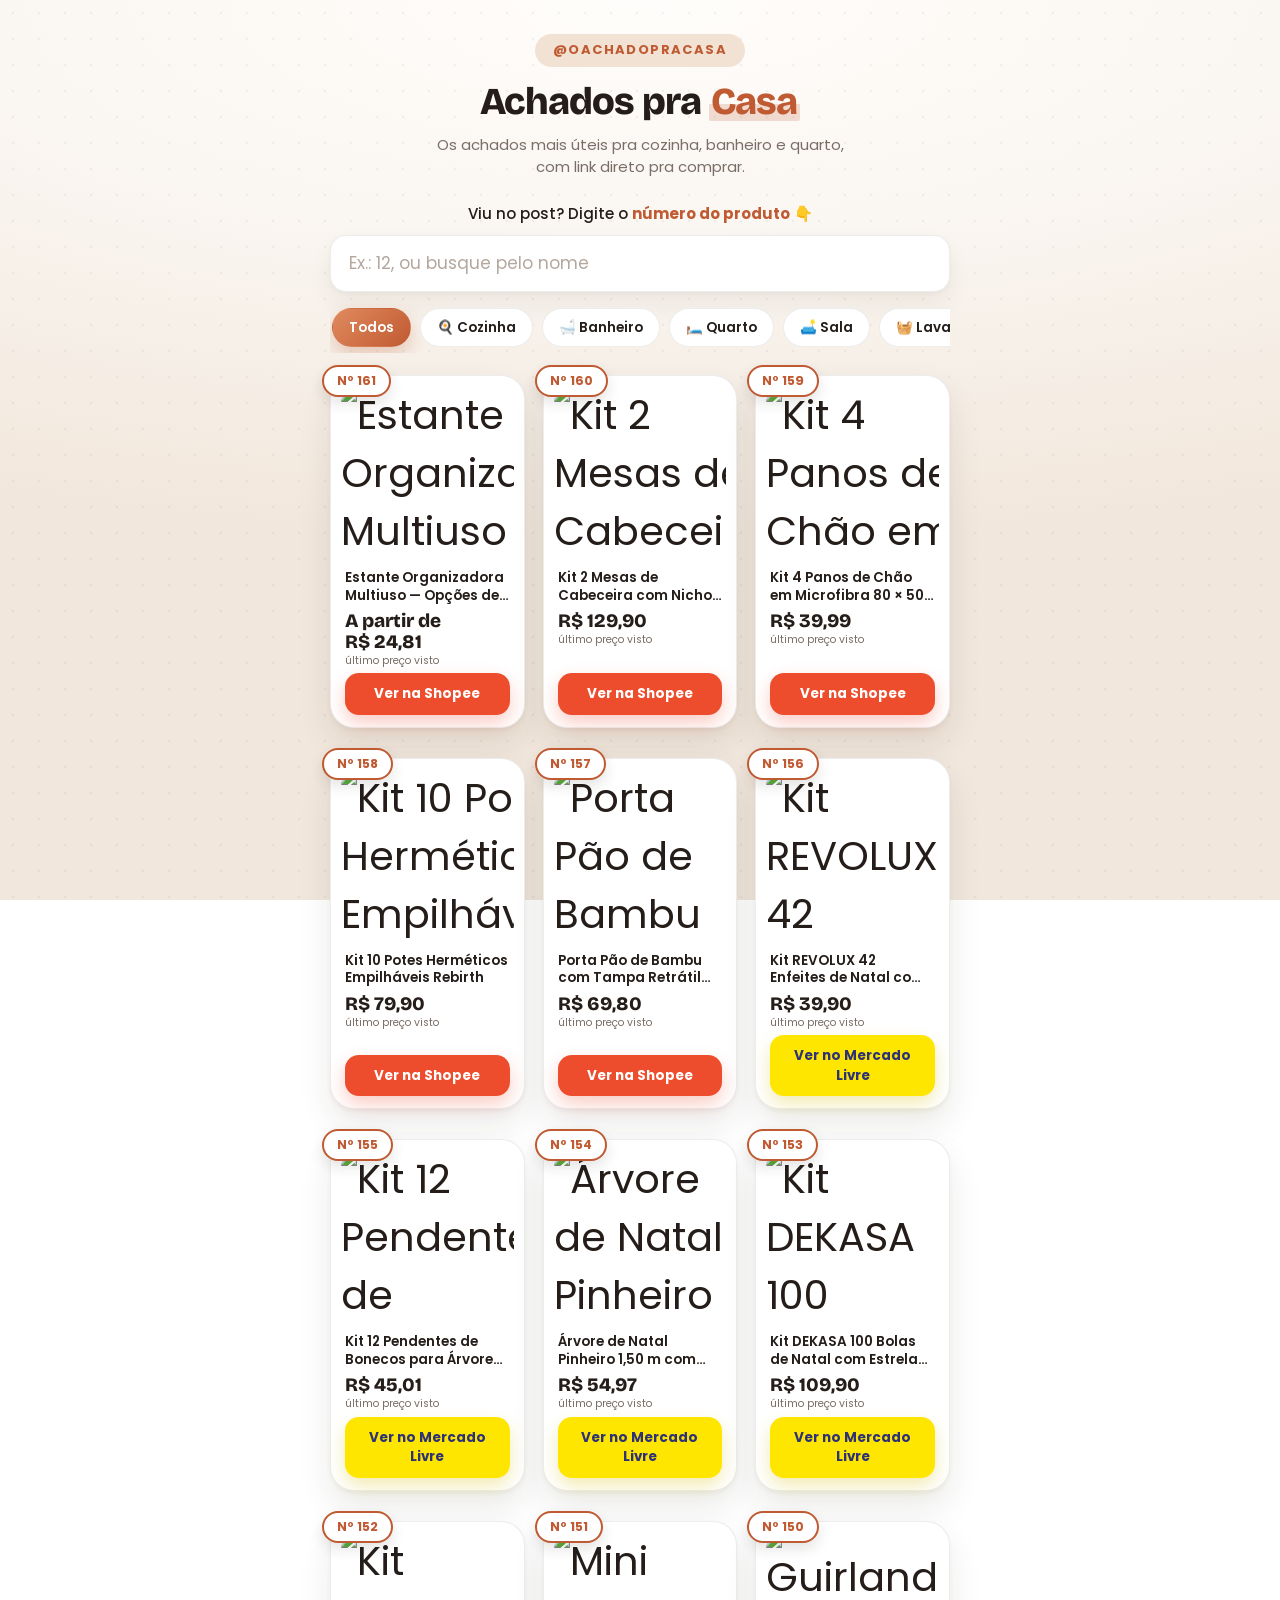
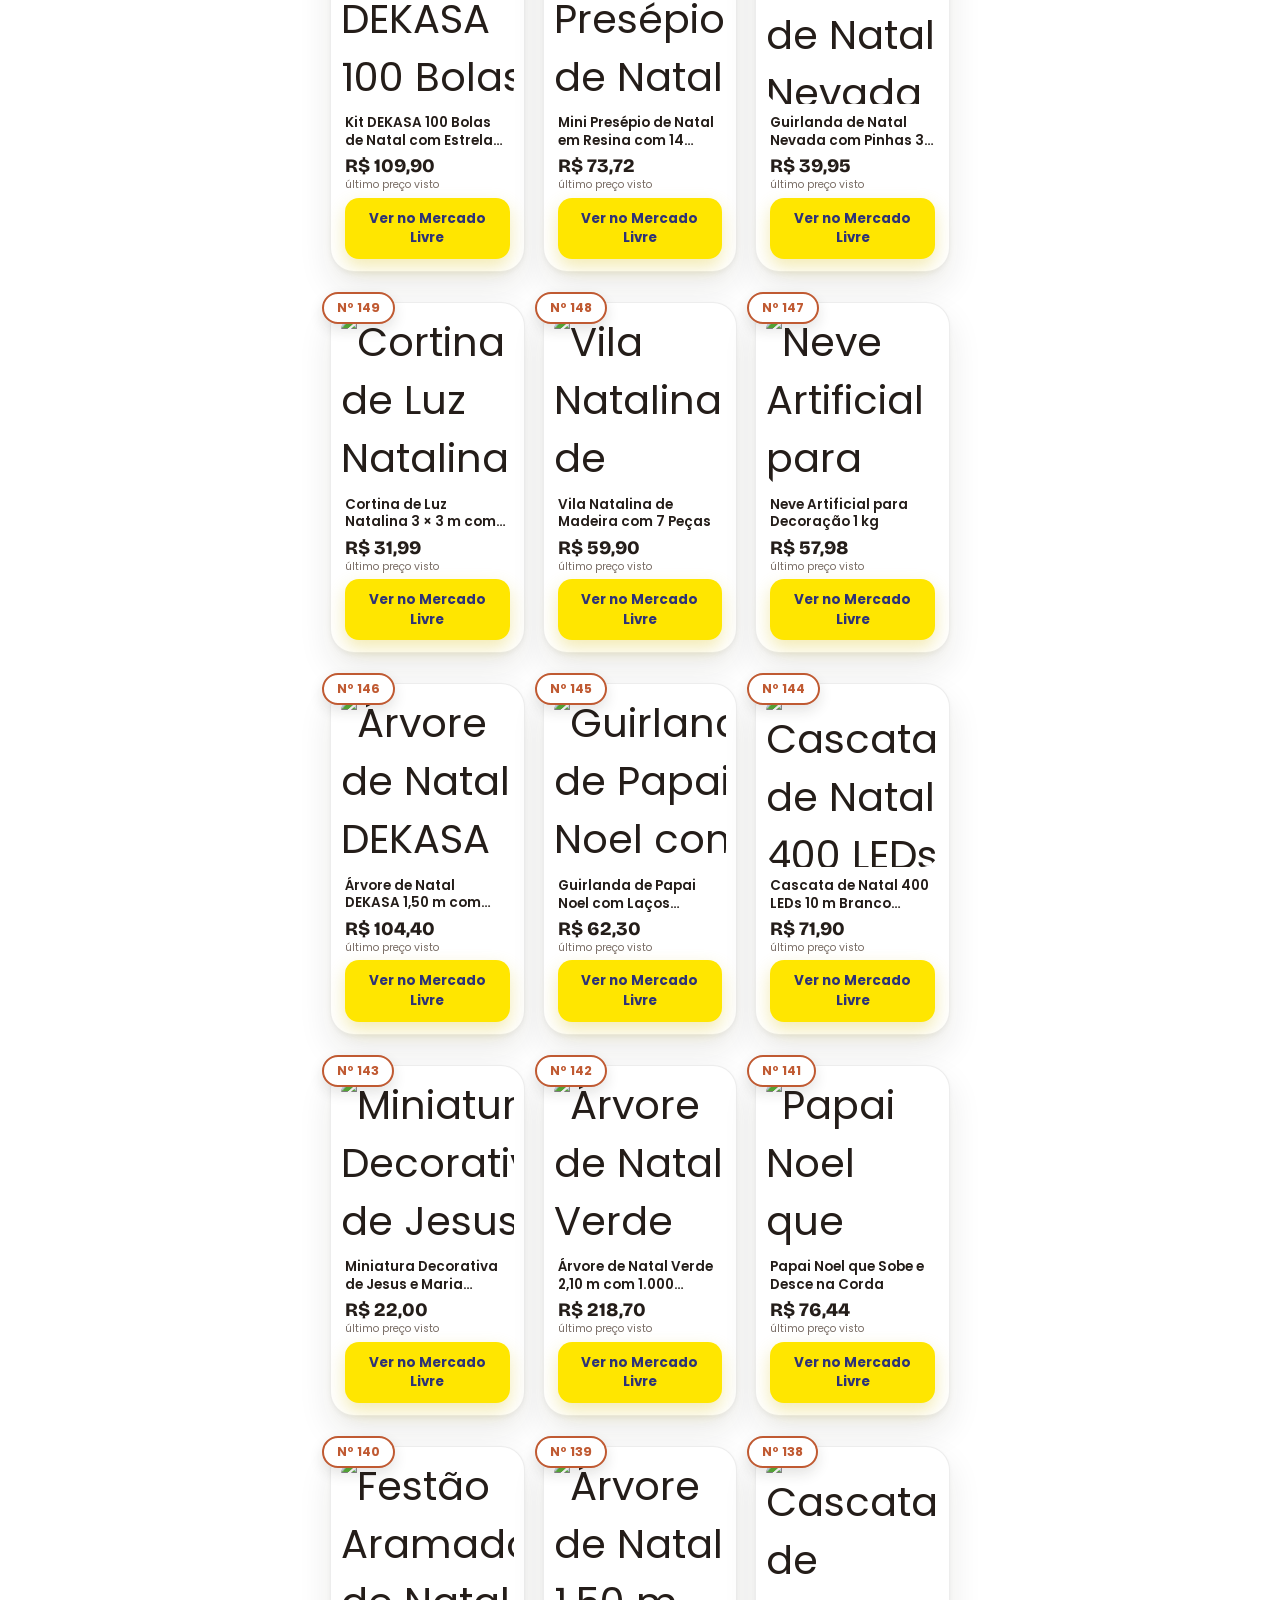
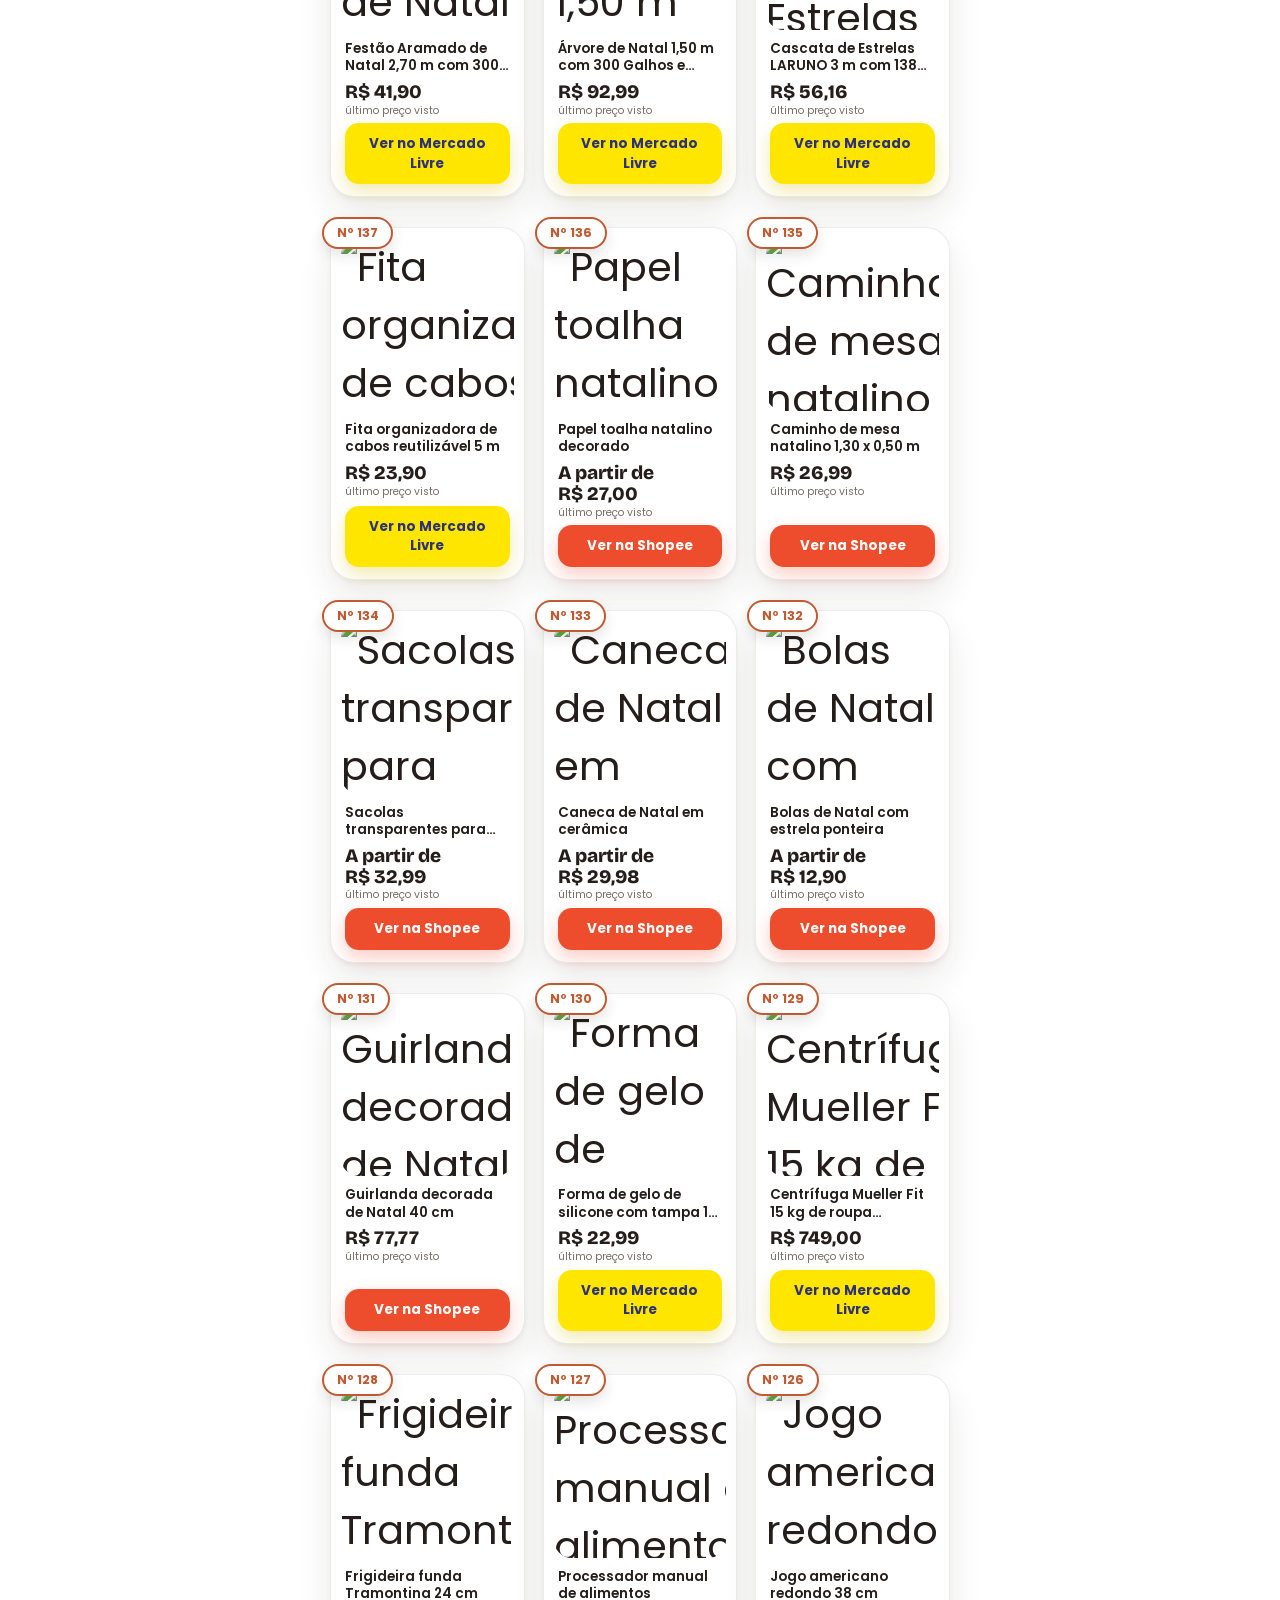
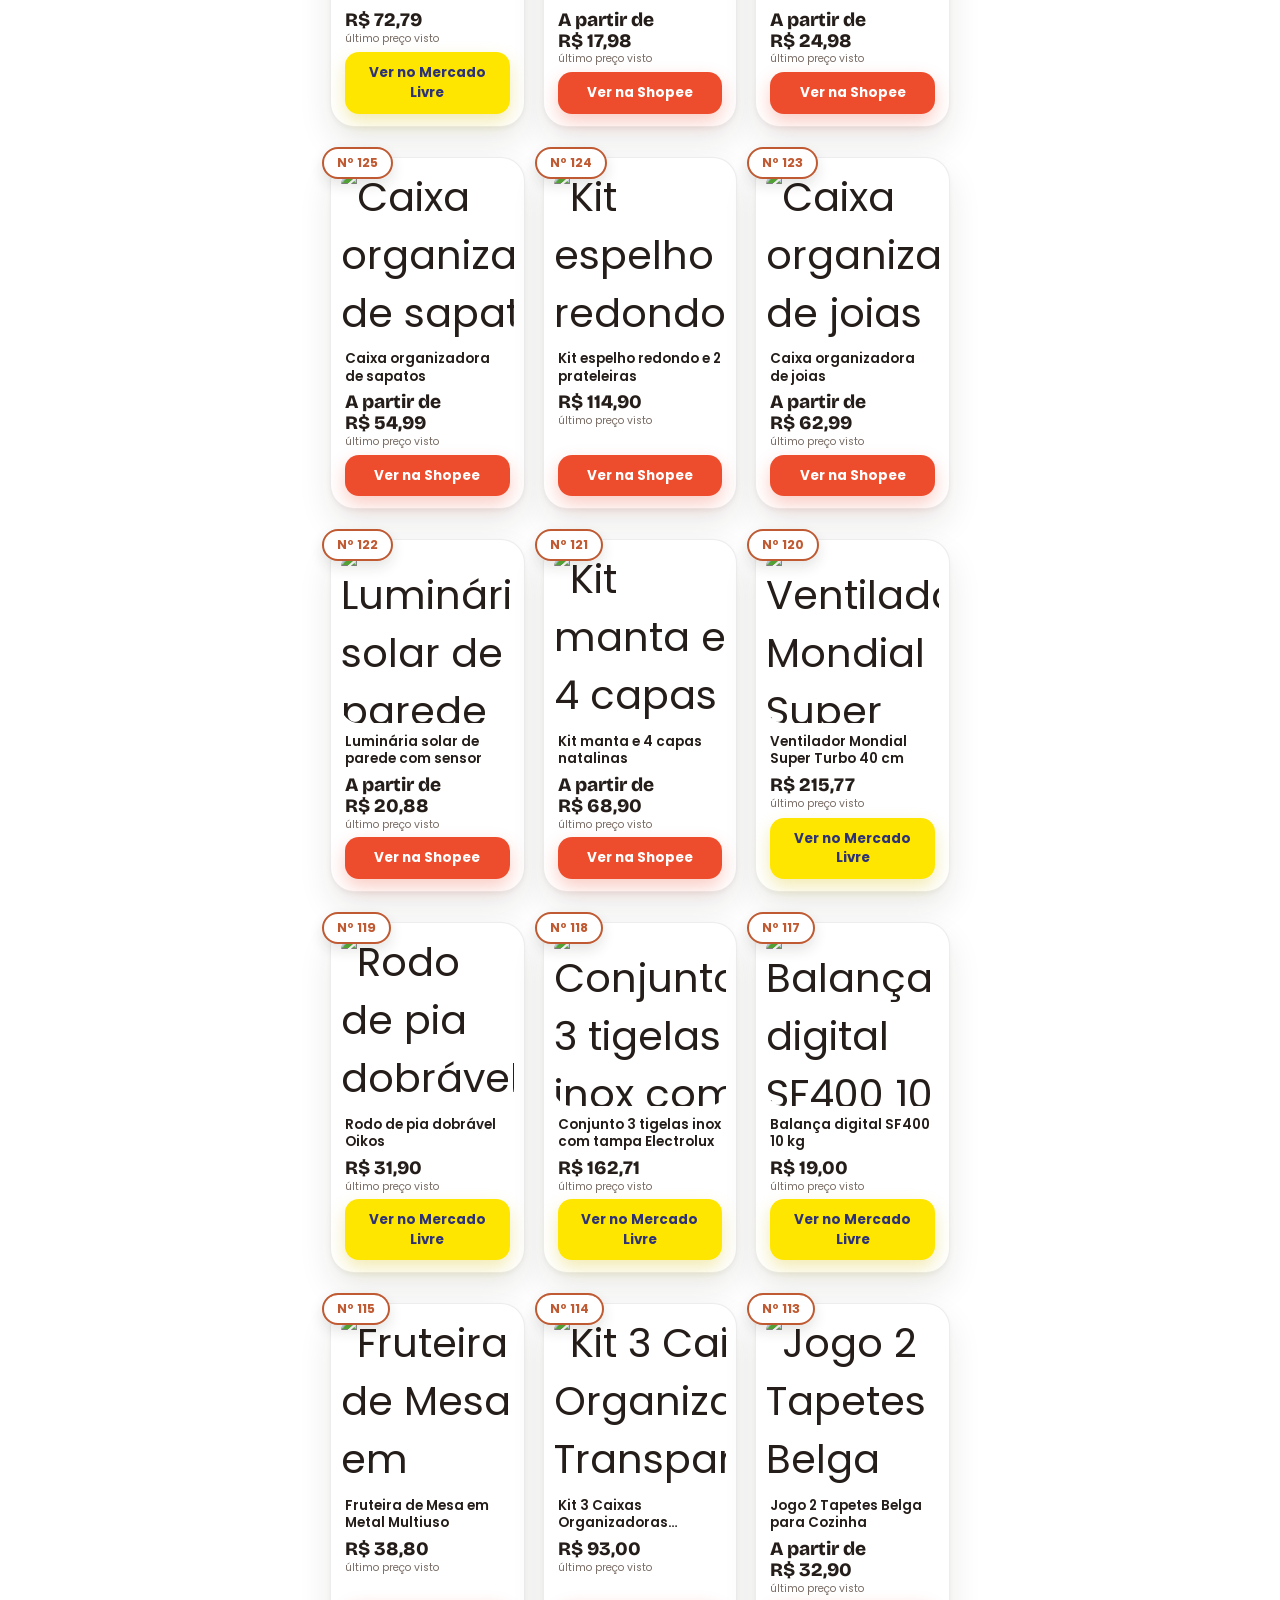
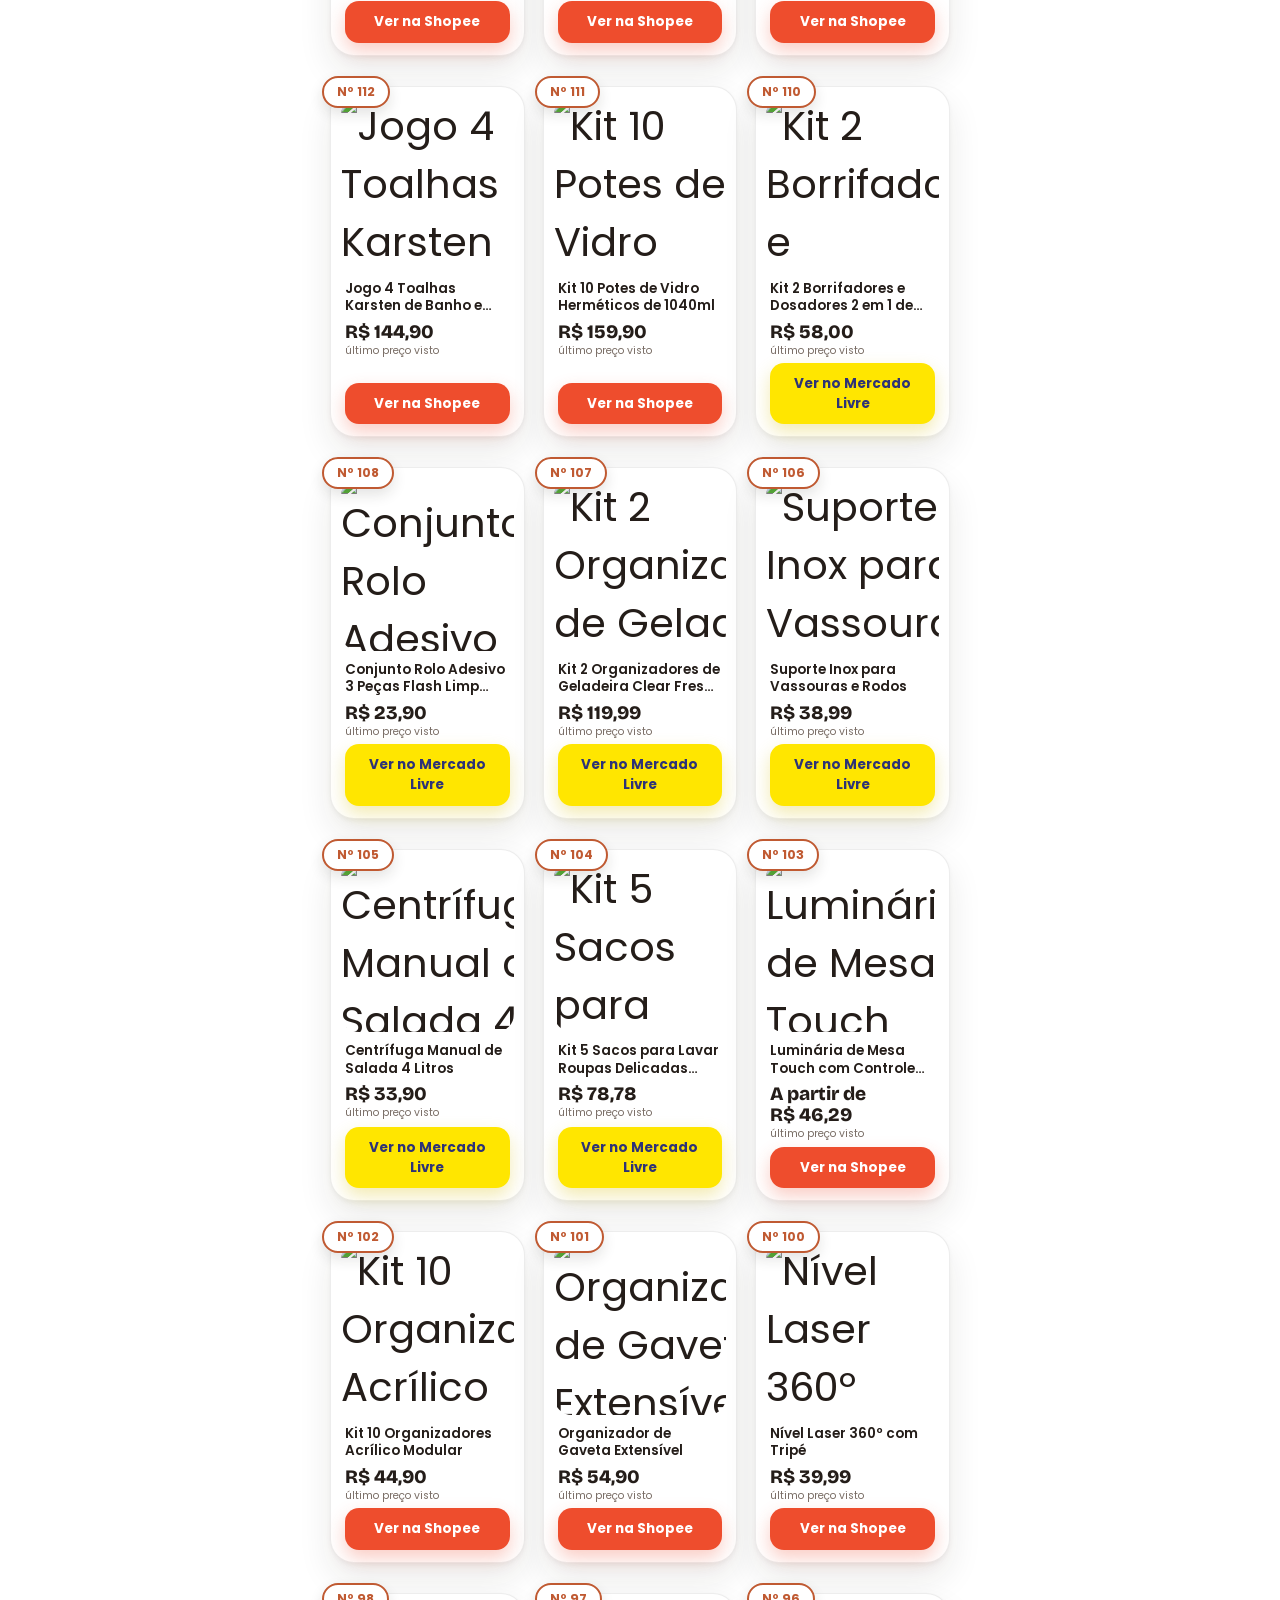
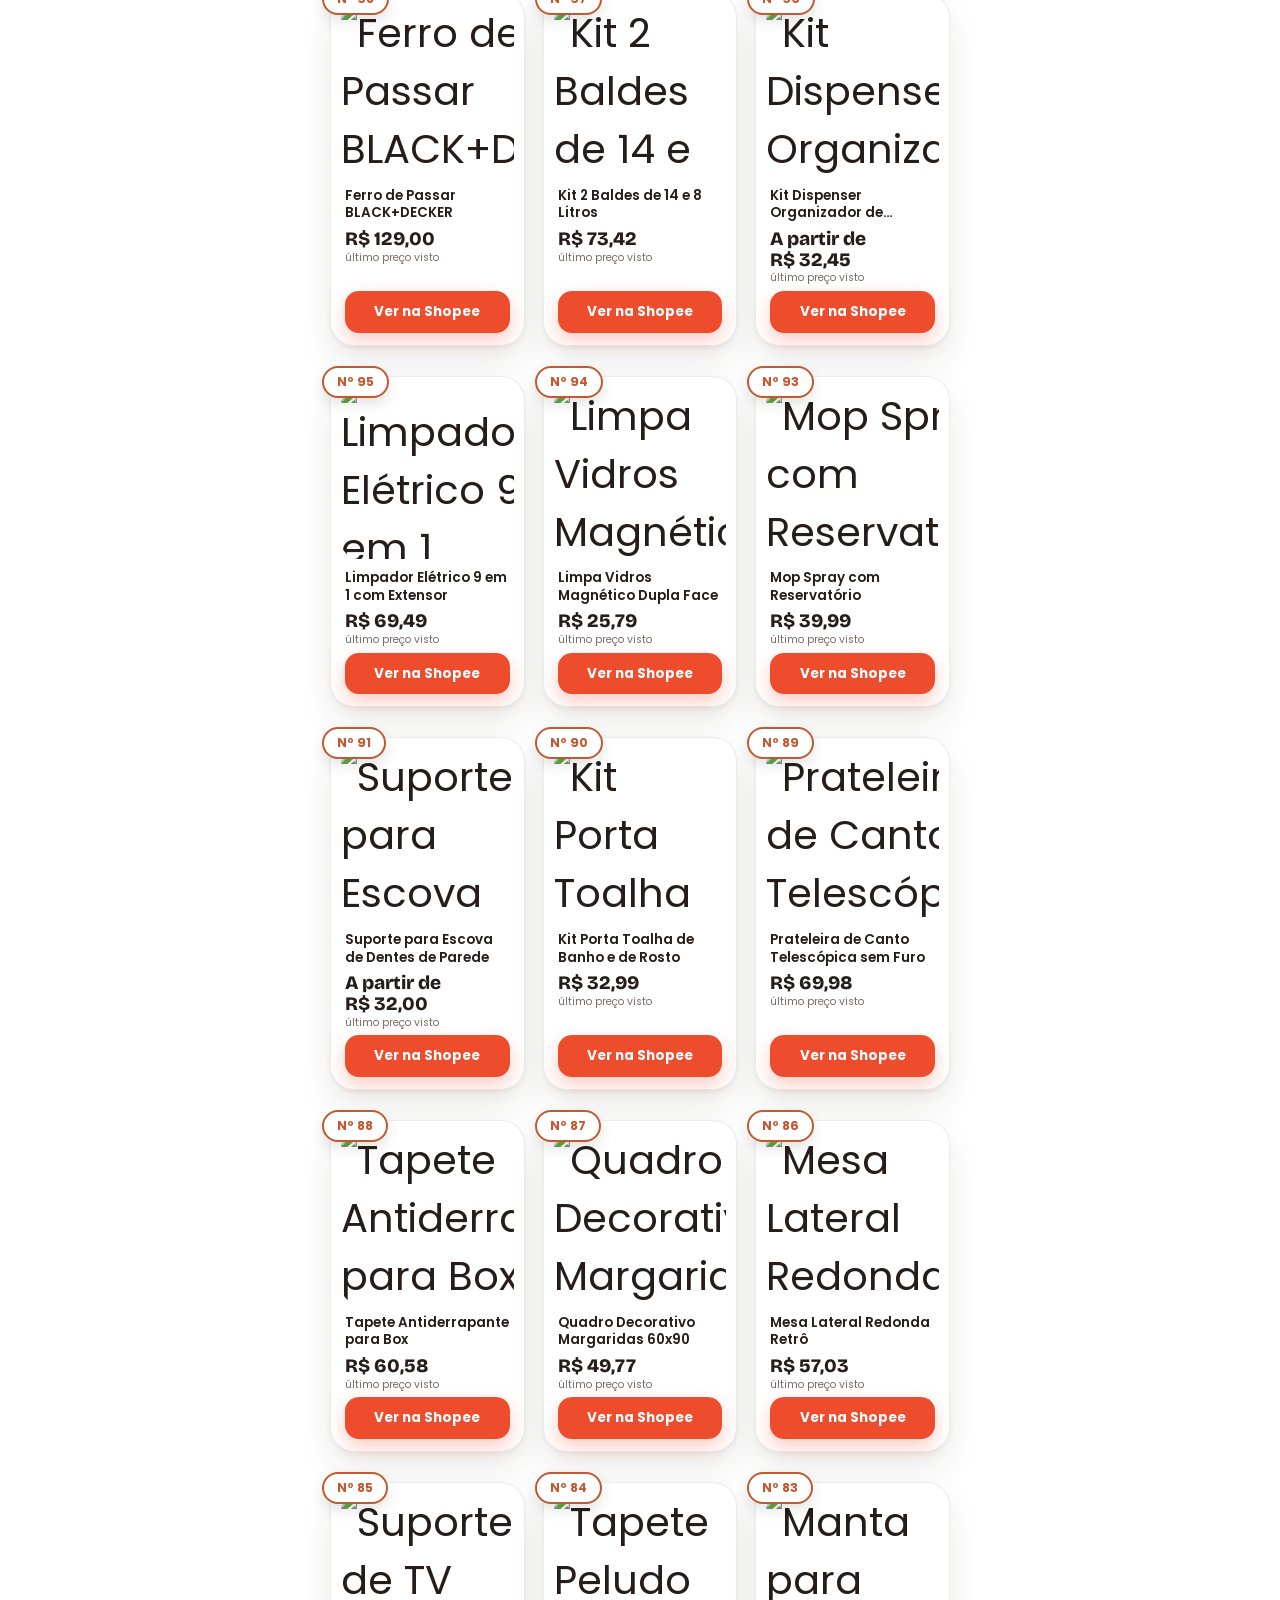
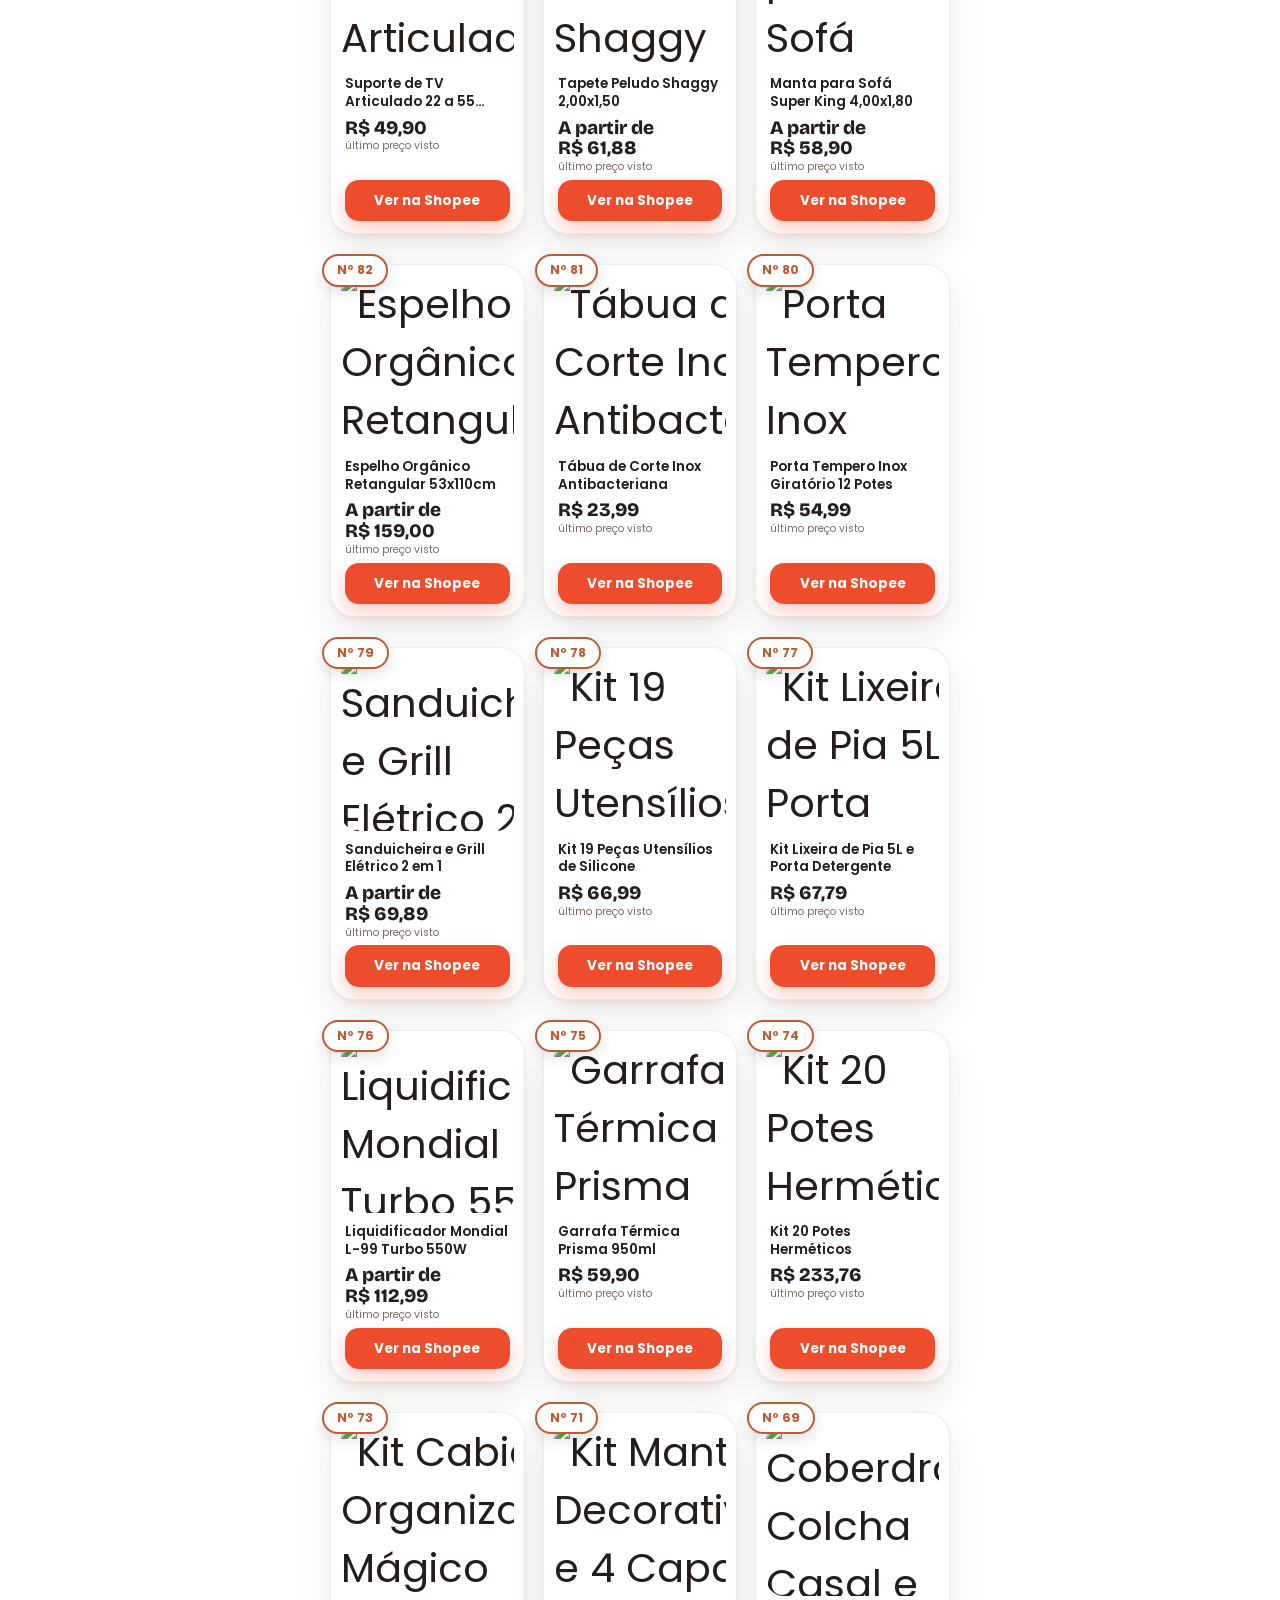
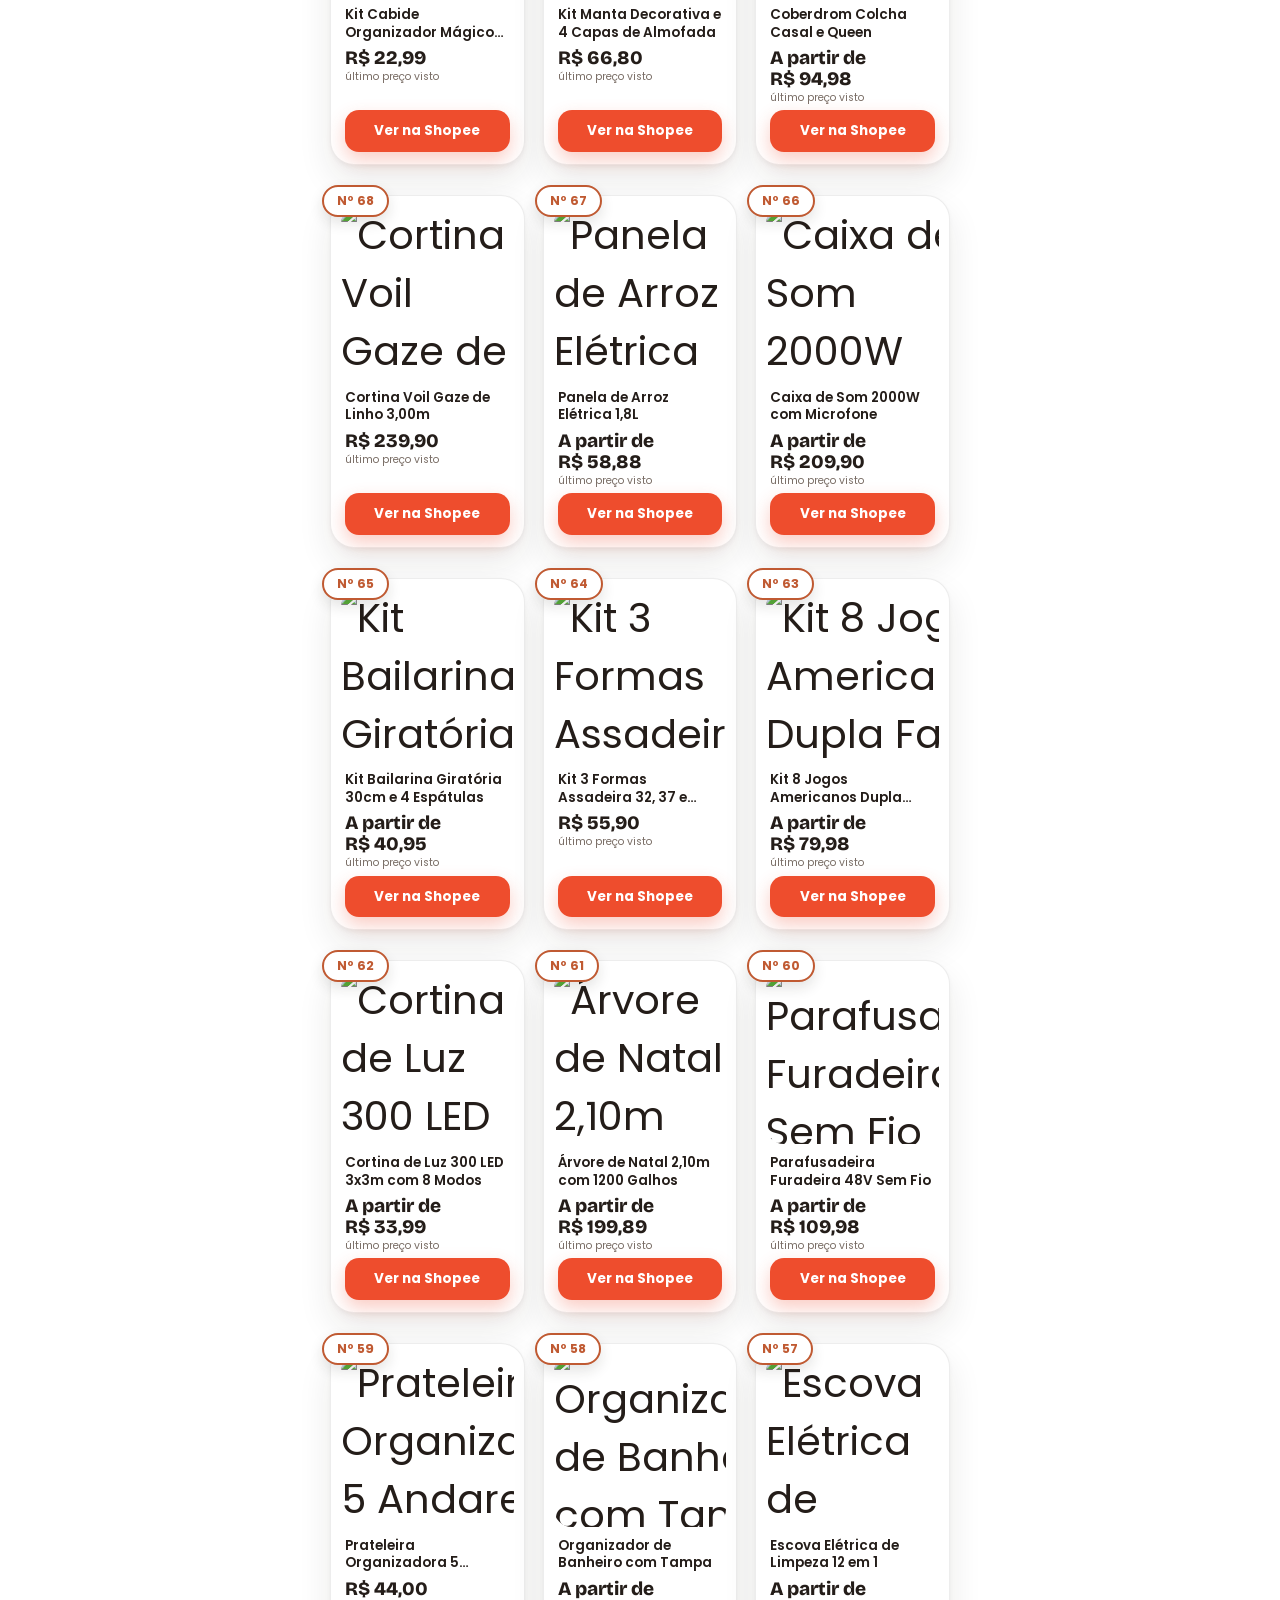
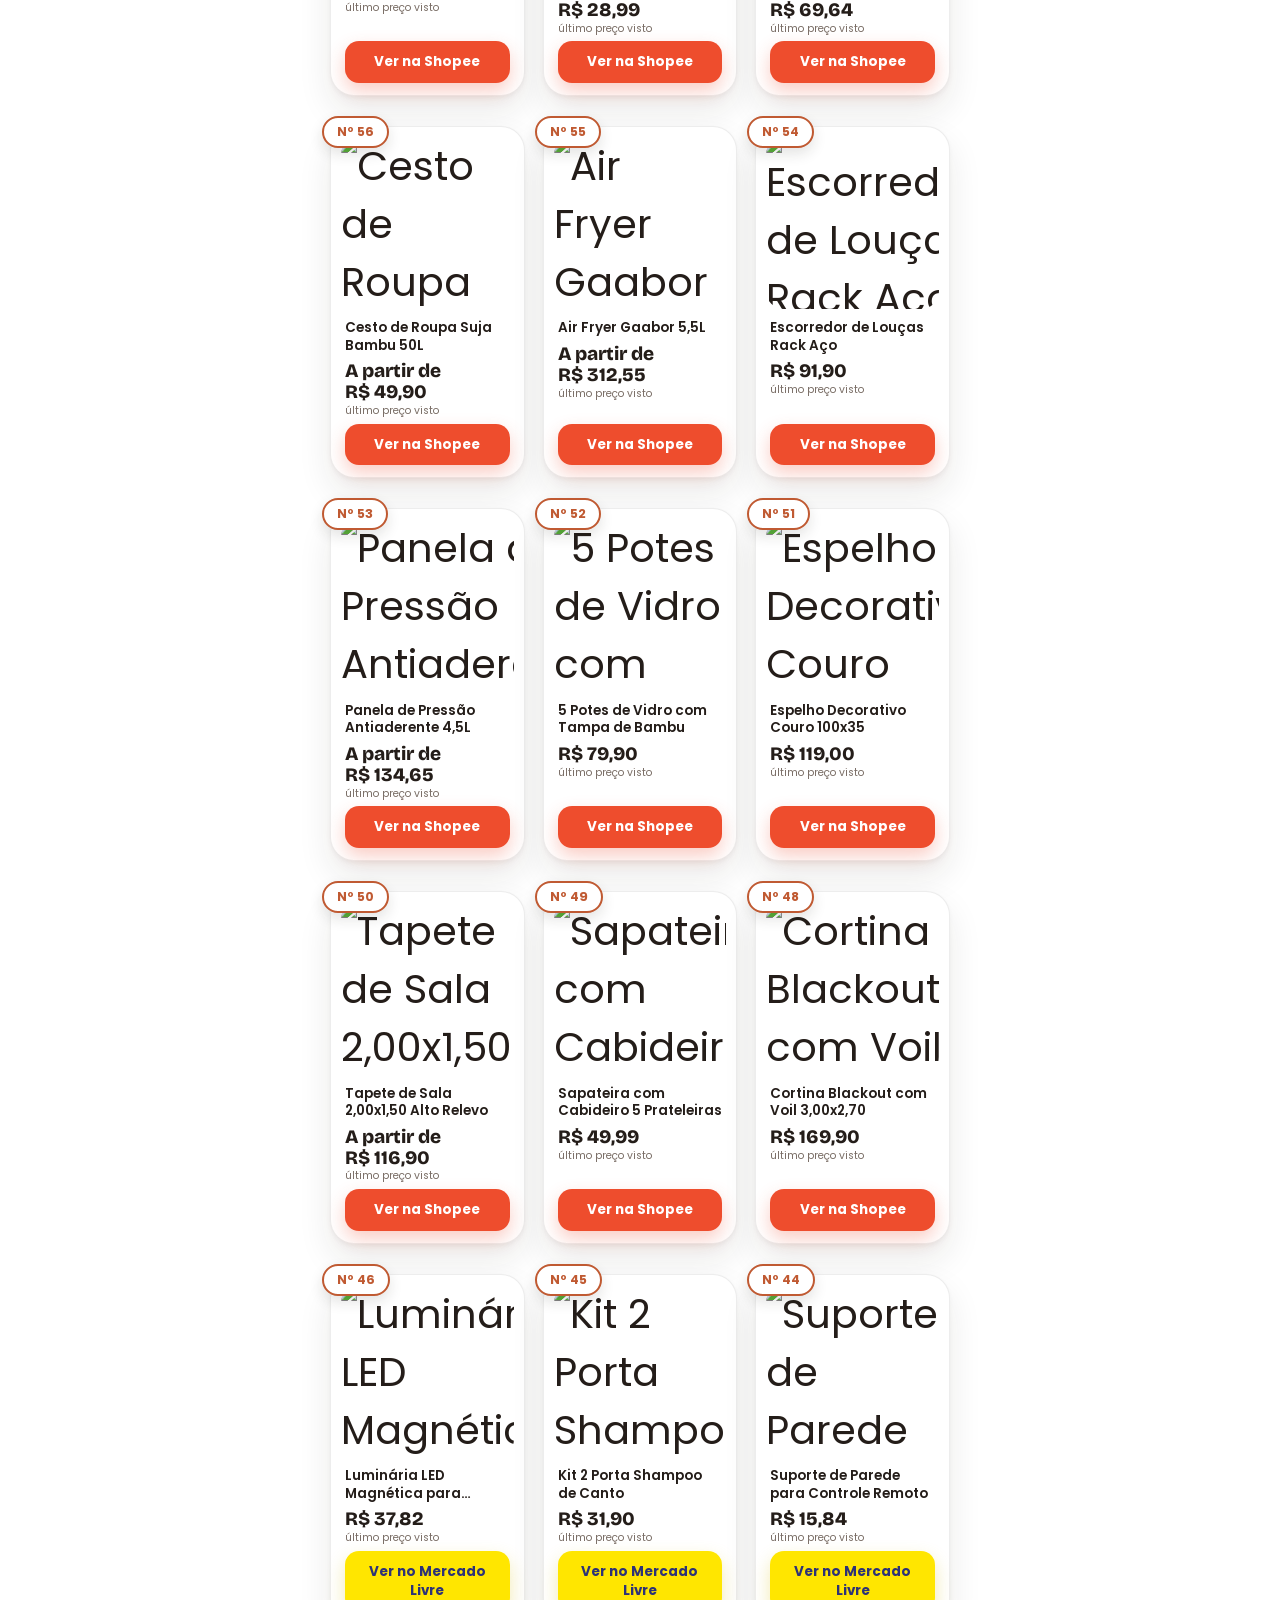
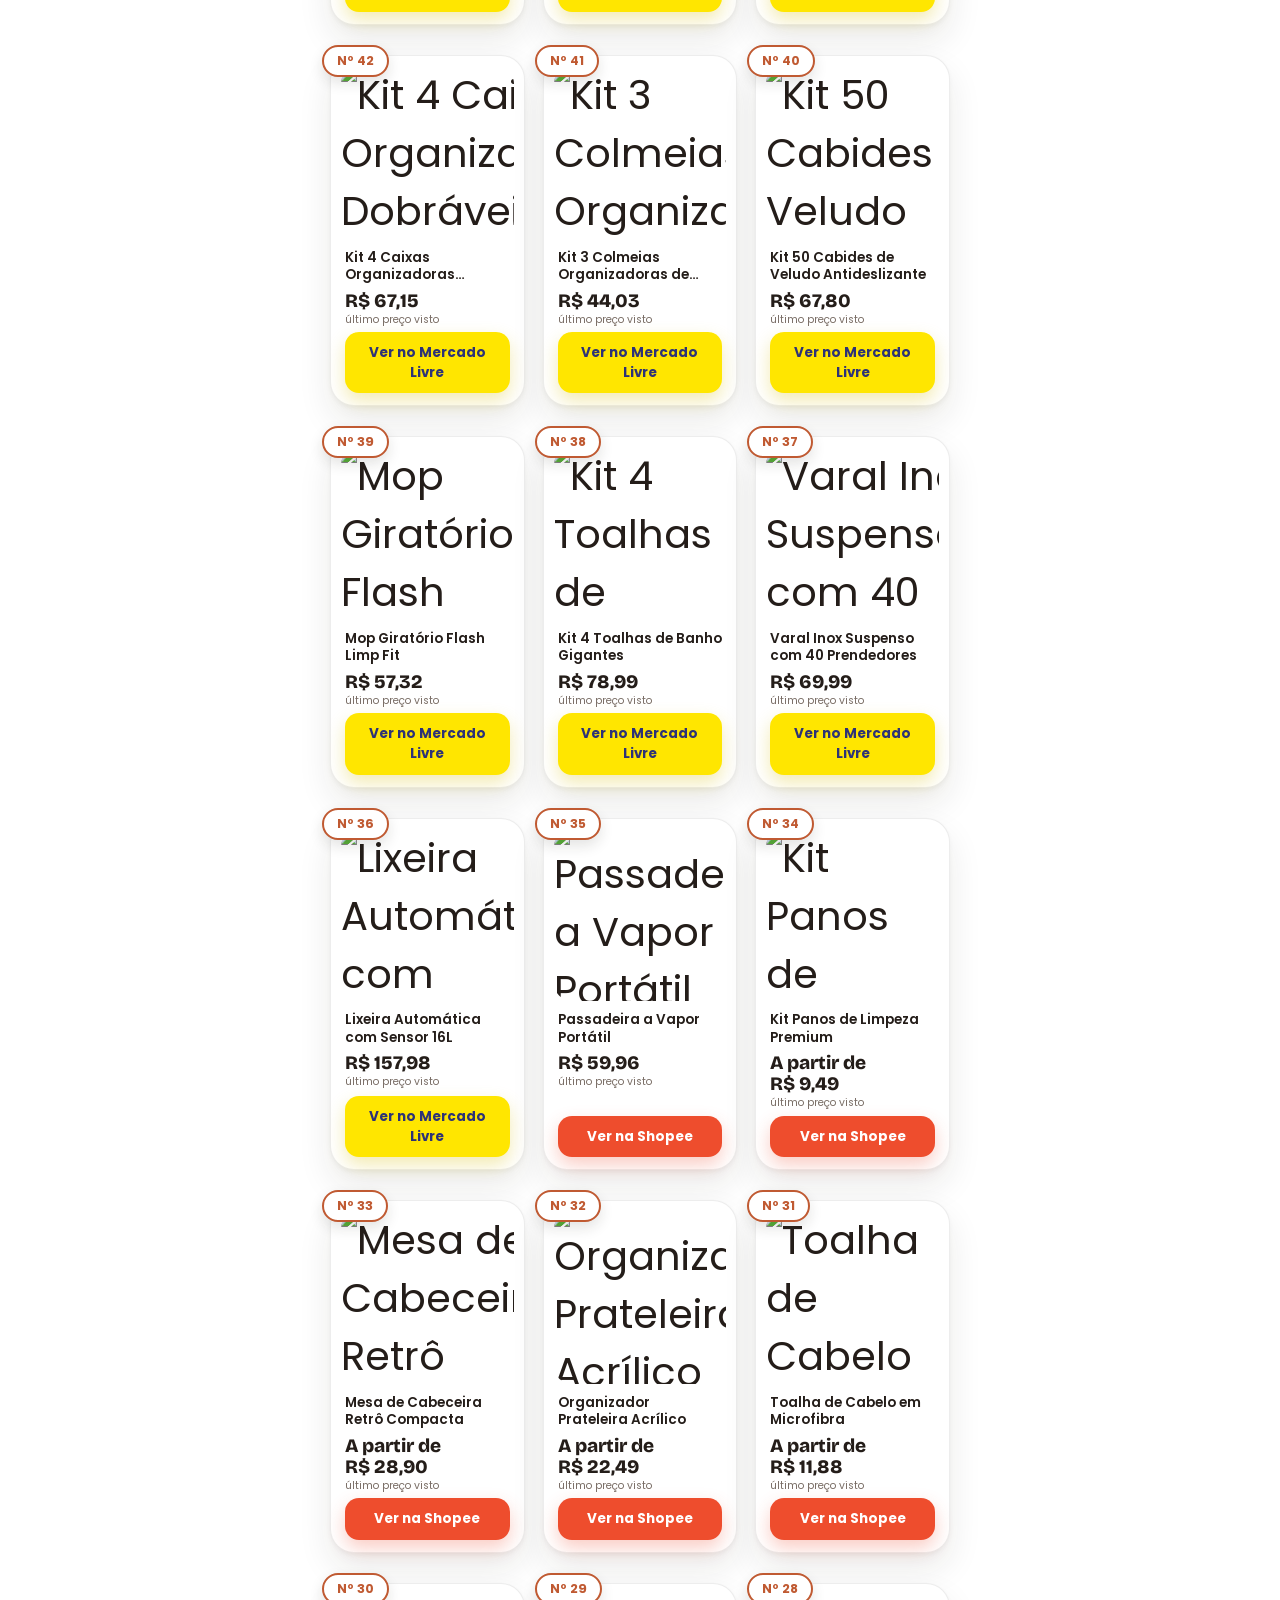
==== commit 24f3984e: "Atualiza página (153 produto(s))" ====
--- a/index.html
+++ b/index.html
@@ -149,7 +149,7 @@
 </div>
 
 <script>
-  const DADOS = {"categorias":{"cozinha":{"nome":"Cozinha","emoji":"🍳"},"banheiro":{"nome":"Banheiro","emoji":"🛁"},"quarto":{"nome":"Quarto","emoji":"🛏️"},"sala":{"nome":"Sala","emoji":"🛋️"},"lavanderia":{"nome":"Lavanderia","emoji":"🧺"},"organizacao":{"nome":"Organização","emoji":"📦"},"limpeza":{"nome":"Limpeza","emoji":"🧹"},"ferramentas":{"nome":"Ferramentas","emoji":"🔧"},"natal":{"nome":"Natal","emoji":"🎄"}},"lojas":{"shopee":"Shopee","mercadolivre":"Mercado Livre"},"produtos":[{"id":157,"nome":"Porta Pão de Bambu com Tampa Retrátil 40 × 27 × 16 cm","loja":"shopee","categoria":"cozinha","link":"https://s.shopee.com.br/6VP1nhaMoB","imagem":"https://cf.shopee.com.br/file/br-11134201-820ll-mqy9fzs85rt12a","preco":69.8,"preco_max":69.8},{"id":156,"nome":"Kit REVOLUX 42 Enfeites de Natal com Laços e Estrela","loja":"mercadolivre","categoria":"natal","link":"https://meli.la/2ReXQFL","imagem":"https://http2.mlstatic.com/D_NQ_NP_721004-MLA116176797668_092026-O.webp","preco":39.9},{"id":155,"nome":"Kit 12 Pendentes de Bonecos para Árvore de Natal Vermelho","loja":"mercadolivre","categoria":"natal","link":"https://meli.la/21sn5vS","imagem":"https://http2.mlstatic.com/D_NQ_NP_891348-MLB116179654936_092026-O.webp","preco":45.01},{"id":154,"nome":"Árvore de Natal Pinheiro 1,50 m com 400 Galhos","loja":"mercadolivre","categoria":"natal","link":"https://meli.la/2Cxg3ji","imagem":"https://http2.mlstatic.com/D_NQ_NP_796109-MLA117267242950_102026-O.webp","preco":54.97},{"id":153,"nome":"Kit DEKASA 100 Bolas de Natal com Estrela Dourado","loja":"mercadolivre","categoria":"natal","link":"https://meli.la/34daQ1F","imagem":"https://http2.mlstatic.com/D_NQ_NP_955482-MLA115320606318_082026-O.webp","preco":109.9},{"id":152,"nome":"Kit DEKASA 100 Bolas de Natal com Estrela Vermelho","loja":"mercadolivre","categoria":"natal","link":"https://meli.la/1AZXeNP","imagem":"https://http2.mlstatic.com/D_NQ_NP_872811-MLA116751630319_082026-O.webp","preco":109.9},{"id":151,"nome":"Mini Presépio de Natal em Resina com 14 Peças","loja":"mercadolivre","categoria":"natal","link":"https://meli.la/2H15Pxz","imagem":"https://http2.mlstatic.com/D_NQ_NP_636080-MLB118964866367_102026-P.webp","preco":73.72},{"id":150,"nome":"Guirlanda de Natal Nevada com Pinhas 30 cm","loja":"mercadolivre","categoria":"natal","link":"https://meli.la/1bP5C8c","imagem":"https://http2.mlstatic.com/D_NQ_NP_820725-MLB93098941952_092025-O.webp","preco":39.95},{"id":149,"nome":"Cortina de Luz Natalina 3 × 3 m com 300 LEDs Amarelos","loja":"mercadolivre","categoria":"natal","link":"https://meli.la/2x1HMmv","imagem":"https://http2.mlstatic.com/D_NQ_NP_996903-MLB80381439624_112024-O.webp","preco":31.99},{"id":148,"nome":"Vila Natalina de Madeira com 7 Peças","loja":"mercadolivre","categoria":"natal","link":"https://meli.la/1wWNx21","imagem":"https://http2.mlstatic.com/D_NQ_NP_774142-MLB116658566451_082026-O.webp","preco":59.9},{"id":147,"nome":"Neve Artificial para Decoração 1 kg","loja":"mercadolivre","categoria":"natal","link":"https://meli.la/2ZMoFP2","imagem":"https://http2.mlstatic.com/D_NQ_NP_621720-MLB115042520804_082026-P.webp","preco":57.98},{"id":146,"nome":"Árvore de Natal DEKASA 1,50 m com 500 Galhos","loja":"mercadolivre","categoria":"natal","link":"https://meli.la/1Z8rm7k","imagem":"https://http2.mlstatic.com/D_NQ_NP_640277-MLA116816918193_082026-O.webp","preco":104.4},{"id":145,"nome":"Guirlanda de Papai Noel com Laços Vermelhos","loja":"mercadolivre","categoria":"natal","link":"https://meli.la/1o3VExs","imagem":"https://http2.mlstatic.com/D_NQ_NP_997557-MLB114789714648_082026-O.webp","preco":62.3},{"id":144,"nome":"Cascata de Natal 400 LEDs 10 m Branco Quente 110 V","loja":"mercadolivre","categoria":"natal","link":"https://meli.la/1QrHfUt","imagem":"https://http2.mlstatic.com/D_NQ_NP_822727-MLA117745798499_092026-O.webp","preco":71.9},{"id":143,"nome":"Miniatura Decorativa de Jesus e Maria Sentados","loja":"mercadolivre","categoria":"natal","link":"https://meli.la/2PvYjKi","imagem":"https://http2.mlstatic.com/D_NQ_NP_748333-MLB115551150366_082026-P.webp","preco":22},{"id":142,"nome":"Árvore de Natal Verde 2,10 m com 1.000 Galhos","loja":"mercadolivre","categoria":"natal","link":"https://meli.la/1JMshjF","imagem":"https://http2.mlstatic.com/D_NQ_NP_945494-MLA116960701666_092026-O.webp","preco":218.7},{"id":141,"nome":"Papai Noel que Sobe e Desce na Corda","loja":"mercadolivre","categoria":"natal","link":"https://meli.la/2hdxEsG","imagem":"https://http2.mlstatic.com/D_NQ_NP_632408-MLB118198524665_092026-O.webp","preco":76.44},{"id":140,"nome":"Festão Aramado de Natal 2,70 m com 300 Galhos","loja":"mercadolivre","categoria":"natal","link":"https://meli.la/1CvAzHV","imagem":"https://http2.mlstatic.com/D_NQ_NP_808705-MLA116828761057_082026-O.webp","preco":41.9},{"id":139,"nome":"Árvore de Natal 1,50 m com 300 Galhos e Base de Metal","loja":"mercadolivre","categoria":"natal","link":"https://meli.la/2u6E2bo","imagem":"https://http2.mlstatic.com/D_NQ_NP_830247-MLA115910171004_092026-O.webp","preco":92.99},{"id":138,"nome":"Cascata de Estrelas LARUNO 3 m com 138 LEDs Branco Quente","loja":"mercadolivre","categoria":"natal","link":"https://meli.la/215qUhU","imagem":"https://http2.mlstatic.com/D_NQ_NP_673039-MLA96034904597_102025-P.webp","preco":56.16},{"id":137,"nome":"Fita organizadora de cabos reutilizável 5 m","loja":"mercadolivre","categoria":"organizacao","link":"https://meli.la/2J4yauc","imagem":"https://http2.mlstatic.com/D_NQ_NP_938424-MLB92978792947_092025-O.webp","preco":23.9},{"id":136,"nome":"Papel toalha natalino decorado","loja":"shopee","categoria":"natal","link":"https://s.shopee.com.br/9V2Ak65JDY","imagem":"https://cf.shopee.com.br/file/br-11134207-820ll-ms6x427cf9504d","preco":27,"preco_max":62},{"id":135,"nome":"Caminho de mesa natalino 1,30 x 0,50 m","loja":"shopee","categoria":"natal","link":"https://s.shopee.com.br/1LgT15RfTm","imagem":"https://cf.shopee.com.br/file/br-11134207-820l4-mra8u1tssg06d3","preco":26.99,"preco_max":26.99},{"id":134,"nome":"Sacolas transparentes para presentes","loja":"shopee","categoria":"natal","link":"https://s.shopee.com.br/W7M1YHi53","imagem":"https://cf.shopee.com.br/file/br-11134207-820ls-mpyragu2wd1c4a","preco":32.99,"preco_max":129.99},{"id":133,"nome":"Caneca de Natal em cerâmica","loja":"shopee","categoria":"natal","link":"https://s.shopee.com.br/60SIZesIr1","imagem":"https://cf.shopee.com.br/file/br-11134207-820lt-msrct08a3ax3fb","preco":29.98,"preco_max":32.98},{"id":132,"nome":"Bolas de Natal com estrela ponteira","loja":"shopee","categoria":"natal","link":"https://s.shopee.com.br/3Vkxb3t1MN","imagem":"https://cf.shopee.com.br/file/sg-11134201-8257w-mu2pzy7iodfk98","preco":12.9,"preco_max":184.9},{"id":131,"nome":"Guirlanda decorada de Natal 40 cm","loja":"shopee","categoria":"natal","link":"https://s.shopee.com.br/AAHrXJKqIA","imagem":"https://cf.shopee.com.br/file/sg-11134201-825ak-mt9k1jqfdb0m9f","preco":77.77,"preco_max":77.77},{"id":130,"nome":"Forma de gelo de silicone com tampa 15 cubos","loja":"mercadolivre","categoria":"cozinha","link":"https://meli.la/1kdcqdW","imagem":"https://http2.mlstatic.com/D_NQ_NP_693435-MLB91597415269_092025-O.webp","preco":22.99},{"id":129,"nome":"Centrífuga Mueller Fit 15 kg de roupa molhada","loja":"mercadolivre","categoria":"lavanderia","link":"https://meli.la/2rxcAE1","imagem":"https://http2.mlstatic.com/D_NQ_NP_875284-MLB119027815981_102026-O.webp","preco":749},{"id":128,"nome":"Frigideira funda Tramontina 24 cm","loja":"mercadolivre","categoria":"cozinha","link":"https://meli.la/2eMRduR","imagem":"https://http2.mlstatic.com/D_NQ_NP_692098-MLB54966675862_042023-O.webp","preco":72.79},{"id":127,"nome":"Processador manual de alimentos","loja":"shopee","categoria":"cozinha","link":"https://s.shopee.com.br/3g4NjpkCAA","imagem":"https://cf.shopee.com.br/file/sg-11134201-82586-mtk0qy2svkzs6b","preco":17.98,"preco_max":57.89},{"id":126,"nome":"Jogo americano redondo 38 cm","loja":"shopee","categoria":"cozinha","link":"https://s.shopee.com.br/1B5N5pM1j","imagem":"https://cf.shopee.com.br/file/sg-11134201-821dj-mgo4h9nc19u40a","preco":24.98,"preco_max":77},{"id":125,"nome":"Caixa organizadora de sapatos","loja":"shopee","categoria":"organizacao","link":"https://s.shopee.com.br/2VsQLgWtrI","imagem":"https://cf.shopee.com.br/file/br-11134207-81ztc-mitj3n4cm2v7ed","preco":54.99,"preco_max":169.99},{"id":124,"nome":"Kit espelho redondo e 2 prateleiras","loja":"shopee","categoria":"banheiro","link":"https://s.shopee.com.br/40hE8RIJzj","imagem":"https://cf.shopee.com.br/file/br-11134207-820le-mlnxnux19ati7e","preco":114.9,"preco_max":114.9},{"id":123,"nome":"Caixa organizadora de joias","loja":"shopee","categoria":"organizacao","link":"https://s.shopee.com.br/qkCMcLe6p","imagem":"https://cf.shopee.com.br/file/br-11134207-81z1k-mf8if56mk1s4e2","preco":62.99,"preco_max":71.99},{"id":122,"nome":"Luminária solar de parede com sensor","loja":"shopee","categoria":"sala","link":"https://s.shopee.com.br/9V2AgXfmgR","imagem":"https://cf.shopee.com.br/file/sg-11134201-825b9-msuv9j38rl6t71","preco":20.88,"preco_max":61.99},{"id":121,"nome":"Kit manta e 4 capas natalinas","loja":"shopee","categoria":"natal","link":"https://s.shopee.com.br/30ogwarXLB","imagem":"https://cf.shopee.com.br/file/br-11134207-820m9-mso9fc4v3g90bd","preco":68.9,"preco_max":69.9},{"id":120,"nome":"Ventilador Mondial Super Turbo 40 cm","loja":"mercadolivre","categoria":"sala","link":"https://meli.la/1PjD58F","imagem":"https://http2.mlstatic.com/D_NQ_NP_677368-MLA99595053082_122025-O.webp","preco":215.77},{"id":119,"nome":"Rodo de pia dobrável Oikos","loja":"mercadolivre","categoria":"cozinha","link":"https://meli.la/1pp1gyf","imagem":"https://http2.mlstatic.com/D_NQ_NP_888239-MLB52800066280_122022-O.webp","preco":31.9},{"id":118,"nome":"Conjunto 3 tigelas inox com tampa Electrolux","loja":"mercadolivre","categoria":"cozinha","link":"https://meli.la/1D6j5th","imagem":"https://http2.mlstatic.com/D_NQ_NP_948568-MLB100747568355_122025-O.webp","preco":162.71},{"id":117,"nome":"Balança digital SF400 10 kg","loja":"mercadolivre","categoria":"cozinha","link":"https://meli.la/2wbwnqW","imagem":"https://http2.mlstatic.com/D_NQ_NP_734075-MLA117828155172_102026-P.webp","preco":19},{"id":115,"nome":"Fruteira de Mesa em Metal Multiuso","loja":"shopee","categoria":"cozinha","link":"https://s.shopee.com.br/5VVsbVjWun","imagem":"https://cf.shopee.com.br/file/br-11134211-81zte-mko49067yfwi64","preco":38.8,"preco_max":38.8},{"id":114,"nome":"Kit 3 Caixas Organizadoras Transparentes de 34L","loja":"shopee","categoria":"organizacao","link":"https://s.shopee.com.br/8AWdmPQRPF","imagem":"https://cf.shopee.com.br/file/br-11134207-820l8-mrunq5nc9q124d","preco":93,"preco_max":93},{"id":113,"nome":"Jogo 2 Tapetes Belga para Cozinha","loja":"shopee","categoria":"cozinha","link":"https://s.shopee.com.br/9KibAYDKzo","imagem":"https://cf.shopee.com.br/file/br-11134207-820ma-ms12q7mu9z462e","preco":32.9,"preco_max":39.9},{"id":112,"nome":"Jogo 4 Toalhas Karsten de Banho e Rosto","loja":"shopee","categoria":"banheiro","link":"https://s.shopee.com.br/8AWdmP4a5R","imagem":"https://cf.shopee.com.br/file/br-11134207-820mh-mnbjhkltjf2815","preco":144.9,"preco_max":144.9},{"id":111,"nome":"Kit 10 Potes de Vidro Herméticos de 1040ml","loja":"shopee","categoria":"cozinha","link":"https://s.shopee.com.br/AKb8MNnX5k","imagem":"https://cf.shopee.com.br/file/br-11134207-820ln-ms23v6ge87466e","preco":159.9,"preco_max":159.9},{"id":110,"nome":"Kit 2 Borrifadores e Dosadores 2 em 1 de 500ml","loja":"mercadolivre","categoria":"cozinha","link":"https://meli.la/1yyCm7D","imagem":"https://http2.mlstatic.com/D_NQ_NP_696504-MLA112991963441_062026-O.webp","preco":58},{"id":108,"nome":"Conjunto Rolo Adesivo 3 Peças Flash Limp CST0085","loja":"mercadolivre","categoria":"lavanderia","link":"https://meli.la/1X5Nq4V","imagem":"https://http2.mlstatic.com/D_NQ_NP_786351-MLA99337784670_112025-O.webp","preco":23.9},{"id":107,"nome":"Kit 2 Organizadores de Geladeira Clear Fresh 5L","loja":"mercadolivre","categoria":"organizacao","link":"https://meli.la/1aPonpW","imagem":"https://http2.mlstatic.com/D_NQ_NP_962289-MLA95671667836_102025-O.webp","preco":119.99},{"id":106,"nome":"Suporte Inox para Vassouras e Rodos","loja":"mercadolivre","categoria":"lavanderia","link":"https://meli.la/1NJNMAN","imagem":"https://http2.mlstatic.com/D_NQ_NP_841779-MLB117890722027_092026-O.webp","preco":38.99},{"id":105,"nome":"Centrífuga Manual de Salada 4 Litros","loja":"mercadolivre","categoria":"cozinha","link":"https://meli.la/12jjWR3","imagem":"https://http2.mlstatic.com/D_NQ_NP_818687-MLB94549928475_102025-O.webp","preco":33.9},{"id":104,"nome":"Kit 5 Sacos para Lavar Roupas Delicadas Svan","loja":"mercadolivre","categoria":"lavanderia","link":"https://meli.la/1UfpQDN","imagem":"https://http2.mlstatic.com/D_NQ_NP_929335-MLA114472935742_082026-O.webp","preco":78.78},{"id":103,"nome":"Luminária de Mesa Touch com Controle Remoto","loja":"shopee","categoria":"quarto","link":"https://s.shopee.com.br/1BMNGQN1fd","imagem":"https://cf.shopee.com.br/file/sg-11134201-8259w-mqhs2imfi39o92","preco":46.29,"preco_max":99.19},{"id":102,"nome":"Kit 10 Organizadores Acrílico Modular","loja":"shopee","categoria":"organizacao","link":"https://s.shopee.com.br/8fSOCDPGtw","imagem":"https://cf.shopee.com.br/file/sg-11134201-8227k-mhvhuh6oiyo18c","preco":44.9,"preco_max":44.9},{"id":101,"nome":"Organizador de Gaveta Extensível","loja":"shopee","categoria":"organizacao","link":"https://s.shopee.com.br/9zxlhyA0zV","imagem":"https://cf.shopee.com.br/file/br-11134207-820l8-mqtf81wp81s040","preco":54.9,"preco_max":54.9},{"id":100,"nome":"Nível Laser 360º com Tripé","loja":"shopee","categoria":"ferramentas","link":"https://s.shopee.com.br/8V8xvIeF1Z","imagem":"https://cf.shopee.com.br/file/sg-11134201-81zw7-mmtaa6p5jnra09","preco":39.99,"preco_max":39.99},{"id":98,"nome":"Ferro de Passar BLACK+DECKER","loja":"shopee","categoria":"lavanderia","link":"https://s.shopee.com.br/7fZqvfAdkF","imagem":"https://cf.shopee.com.br/file/sg-11134201-824gh-mpsdxv2cwbv06a","preco":129,"preco_max":129},{"id":97,"nome":"Kit 2 Baldes de 14 e 8 Litros","loja":"shopee","categoria":"lavanderia","link":"https://s.shopee.com.br/8AW7WP8mSe","imagem":"https://cf.shopee.com.br/file/sg-11134201-82635-mlpdlg59jjsw92","preco":73.42,"preco_max":73.42},{"id":96,"nome":"Kit Dispenser Organizador de Lavanderia","loja":"shopee","categoria":"lavanderia","link":"https://s.shopee.com.br/5LBw9CAu8Z","imagem":"https://cf.shopee.com.br/file/br-11134207-81zts-mkmmy34hv08yed","preco":32.45,"preco_max":115.83},{"id":95,"nome":"Limpador Elétrico 9 em 1 com Extensor","loja":"shopee","categoria":"limpeza","link":"https://s.shopee.com.br/9fKvJGVJ5D","imagem":"https://cf.shopee.com.br/file/sg-11134201-81zwl-mimvbl089p8j4a","preco":69.49,"preco_max":69.49},{"id":94,"nome":"Limpa Vidros Magnético Dupla Face","loja":"shopee","categoria":"limpeza","link":"https://s.shopee.com.br/AKacBKZJVa","imagem":"https://cf.shopee.com.br/file/sg-11134201-823qr-mor5xh4vt0r3f9","preco":25.79,"preco_max":25.79},{"id":93,"nome":"Mop Spray com Reservatório","loja":"shopee","categoria":"limpeza","link":"https://s.shopee.com.br/3VkI2lqfJp","imagem":"https://cf.shopee.com.br/file/br-11134207-820m2-mool78g30vsz1c","preco":39.99,"preco_max":39.99},{"id":91,"nome":"Suporte para Escova de Dentes de Parede","loja":"shopee","categoria":"banheiro","link":"https://s.shopee.com.br/4Vcp9eA0qJ","imagem":"https://cf.shopee.com.br/file/cn-11134207-820l4-mfvyzhdxxwjy65","preco":32,"preco_max":59},{"id":90,"nome":"Kit Porta Toalha de Banho e de Rosto","loja":"shopee","categoria":"banheiro","link":"https://s.shopee.com.br/112x41hotC","imagem":"https://cf.shopee.com.br/file/br-11134207-81ztc-mj64qiml5qtdb7","preco":32.99,"preco_max":32.99},{"id":89,"nome":"Prateleira de Canto Telescópica sem Furo","loja":"shopee","categoria":"banheiro","link":"https://s.shopee.com.br/40gYYiceL1","imagem":"https://cf.shopee.com.br/file/sg-11134201-825as-mslj9swef0u95e","preco":69.98,"preco_max":69.98},{"id":88,"nome":"Tapete Antiderrapante para Box","loja":"shopee","categoria":"banheiro","link":"https://s.shopee.com.br/1APsCGM9p","imagem":"https://cf.shopee.com.br/file/br-11134207-820lq-mp54j2krhce919","preco":60.58,"preco_max":60.58},{"id":87,"nome":"Quadro Decorativo Margaridas 60x90","loja":"shopee","categoria":"sala","link":"https://s.shopee.com.br/LnGGvY3Gf","imagem":"https://cf.shopee.com.br/file/br-11134275-820m5-mppwd40yxwcg86","preco":49.77,"preco_max":49.77},{"id":86,"nome":"Mesa Lateral Redonda Retrô","loja":"shopee","categoria":"sala","link":"https://s.shopee.com.br/BTq4bUgsk","imagem":"https://cf.shopee.com.br/file/br-11134207-820ly-mpjsn53d9mo3b6","preco":57.03,"preco_max":57.03},{"id":85,"nome":"Suporte de TV Articulado 22 a 55 Polegadas","loja":"shopee","categoria":"sala","link":"https://s.shopee.com.br/9Ki4ucoyyJ","imagem":"https://cf.shopee.com.br/file/br-11134207-820m5-mqkps0umjl6p16","preco":49.9,"preco_max":49.9},{"id":84,"nome":"Tapete Peludo Shaggy 2,00x1,50","loja":"shopee","categoria":"sala","link":"https://s.shopee.com.br/2LYKZkl2U1","imagem":"https://cf.shopee.com.br/file/br-11134207-820lz-mlp9kpqlj37q06","preco":61.88,"preco_max":82.98},{"id":83,"nome":"Manta para Sofá Super King 4,00x1,80","loja":"shopee","categoria":"sala","link":"https://s.shopee.com.br/8AW7WSpQaK","imagem":"https://cf.shopee.com.br/file/br-11134207-7r98o-m1yk83725r6sca","preco":58.9,"preco_max":64.9},{"id":82,"nome":"Espelho Orgânico Retangular 53x110cm","loja":"shopee","categoria":"sala","link":"https://s.shopee.com.br/1qc3yoeTjI","imagem":"https://cf.shopee.com.br/file/br-11134207-820m3-mmvz422rexhc0e","preco":159,"preco_max":165},{"id":81,"nome":"Tábua de Corte Inox Antibacteriana","loja":"shopee","categoria":"cozinha","link":"https://s.shopee.com.br/3VkI2e2d1i","imagem":"https://cf.shopee.com.br/file/br-11134207-820l4-mmpu5t4d8q9w1d","preco":23.99,"preco_max":23.99},{"id":80,"nome":"Porta Tempero Inox Giratório 12 Potes","loja":"shopee","categoria":"cozinha","link":"https://s.shopee.com.br/4AzylG1IOt","imagem":"https://cf.shopee.com.br/file/br-11134207-820m1-mo72243ql24gca","preco":54.99,"preco_max":54.99},{"id":79,"nome":"Sanduicheira e Grill Elétrico 2 em 1","loja":"shopee","categoria":"cozinha","link":"https://s.shopee.com.br/1BMNGOoEPs","imagem":"https://cf.shopee.com.br/file/br-11134207-820ll-mnlu0wvhpxq91f","preco":69.89,"preco_max":74.9},{"id":78,"nome":"Kit 19 Peças Utensílios de Silicone","loja":"shopee","categoria":"cozinha","link":"https://s.shopee.com.br/7Kx0bhIu05","imagem":"https://cf.shopee.com.br/file/br-11134207-81z1k-mihcvwmnxatdeb","preco":66.99,"preco_max":66.99},{"id":77,"nome":"Kit Lixeira de Pia 5L e Porta Detergente","loja":"shopee","categoria":"cozinha","link":"https://s.shopee.com.br/5VVMLiQkC4","imagem":"https://cf.shopee.com.br/file/br-11134207-820lg-mra6ut14j11h76","preco":67.79,"preco_max":67.79},{"id":76,"nome":"Liquidificador Mondial L-99 Turbo 550W","loja":"shopee","categoria":"cozinha","link":"https://s.shopee.com.br/1BMNGPItNO","imagem":"https://cf.shopee.com.br/file/br-11134207-7r98o-mc83lzgst4gw71","preco":112.99,"preco_max":117.99},{"id":75,"nome":"Garrafa Térmica Prisma 950ml","loja":"shopee","categoria":"cozinha","link":"https://s.shopee.com.br/9fKvO0DsSt","imagem":"https://cf.shopee.com.br/file/sg-11134201-823pk-mpb78cwau6tefe","preco":59.9,"preco_max":59.9},{"id":74,"nome":"Kit 20 Potes Herméticos","loja":"shopee","categoria":"cozinha","link":"https://s.shopee.com.br/3LQrlXZe15","imagem":"https://cf.shopee.com.br/file/br-11134207-820ld-mp8722qtssg1d3","preco":233.76,"preco_max":233.76},{"id":73,"nome":"Kit Cabide Organizador Mágico com 10 Cabides","loja":"shopee","categoria":"quarto","link":"https://s.shopee.com.br/2qUbAbKQCp","imagem":"https://cf.shopee.com.br/file/br-11134207-81zud-mktxdk8pezghc0","preco":22.99,"preco_max":22.99},{"id":71,"nome":"Kit Manta Decorativa e 4 Capas de Almofada","loja":"shopee","categoria":"quarto","link":"https://s.shopee.com.br/5VVMLkhX7k","imagem":"https://cf.shopee.com.br/file/br-11134207-820me-mslpccmvq8ece9","preco":66.8,"preco_max":66.8},{"id":69,"nome":"Coberdrom Colcha Casal e Queen","loja":"shopee","categoria":"quarto","link":"https://s.shopee.com.br/9AOen7Nlux","imagem":"https://cf.shopee.com.br/file/br-11134207-820lb-mp8c10yyx5hde9","preco":94.98,"preco_max":299.98},{"id":68,"nome":"Cortina Voil Gaze de Linho 3,00m","loja":"shopee","categoria":"quarto","link":"https://s.shopee.com.br/2VrkmFS9U9","imagem":"https://cf.shopee.com.br/file/br-11134207-7r98o-lrfao1edqfjve0","preco":239.9,"preco_max":239.9},{"id":67,"nome":"Panela de Arroz Elétrica 1,8L","loja":"shopee","categoria":"cozinha","link":"https://s.shopee.com.br/2gBAyW6bN1","imagem":"https://cf.shopee.com.br/file/sg-11134201-821d4-mgpdkly8i4nh7c","preco":58.88,"preco_max":64.99},{"id":66,"nome":"Caixa de Som 2000W com Microfone","loja":"shopee","categoria":"sala","link":"https://s.shopee.com.br/4fwFO5zidV","imagem":"https://cf.shopee.com.br/file/sg-11134201-825aa-mswofzx5qdj5b6","preco":209.9,"preco_max":229},{"id":65,"nome":"Kit Bailarina Giratória 30cm e 4 Espátulas","loja":"shopee","categoria":"cozinha","link":"https://s.shopee.com.br/8fSO9QgMFi","imagem":"https://cf.shopee.com.br/file/sg-11134201-8262m-mjsw2rzcb28508","preco":40.95,"preco_max":43.02},{"id":64,"nome":"Kit 3 Formas Assadeira 32, 37 e 42cm","loja":"shopee","categoria":"cozinha","link":"https://s.shopee.com.br/8V8xx7gzab","imagem":"https://cf.shopee.com.br/file/br-11134207-820mb-mmuwj1d9zf29f8","preco":55.9,"preco_max":55.9},{"id":63,"nome":"Kit 8 Jogos Americanos Dupla Face","loja":"shopee","categoria":"cozinha","link":"https://s.shopee.com.br/9AOekL9eka","imagem":"https://cf.shopee.com.br/file/br-11134207-81zum-mkpedc7j7u9v9f","preco":79.98,"preco_max":258.91},{"id":62,"nome":"Cortina de Luz 300 LED 3x3m com 8 Modos","loja":"shopee","categoria":"natal","link":"https://s.shopee.com.br/4VcpBjAUfD","imagem":"https://cf.shopee.com.br/file/br-11134207-820m8-msnwhylh0p38e3","preco":33.99,"preco_max":72.99},{"id":61,"nome":"Árvore de Natal 2,10m com 1200 Galhos","loja":"shopee","categoria":"natal","link":"https://s.shopee.com.br/9Ki4wbJ27d","imagem":"https://cf.shopee.com.br/file/br-11134207-81z1k-mgtlsylxq8skd0","preco":199.89,"preco_max":319.9},{"id":60,"nome":"Parafusadeira Furadeira 48V Sem Fio","loja":"shopee","categoria":"ferramentas","link":"https://s.shopee.com.br/5LBw9SmIim","imagem":"https://cf.shopee.com.br/file/cn-11134207-820l4-mpuoa8cwcwld46","preco":109.98,"preco_max":115.96},{"id":59,"nome":"Prateleira Organizadora 5 Andares","loja":"shopee","categoria":"banheiro","link":"https://s.shopee.com.br/30o1MYB0Uk","imagem":"https://cf.shopee.com.br/file/br-11134207-820m4-mo419qva5lvo1f","preco":44,"preco_max":44},{"id":58,"nome":"Organizador de Banheiro com Tampa","loja":"shopee","categoria":"banheiro","link":"https://s.shopee.com.br/5VVML91UQS","imagem":"https://cf.shopee.com.br/file/br-11134207-820ly-mo3tq29dbv9de4","preco":28.99,"preco_max":69.99},{"id":57,"nome":"Escova Elétrica de Limpeza 12 em 1","loja":"shopee","categoria":"limpeza","link":"https://s.shopee.com.br/5LBw9IlnsD","imagem":"https://cf.shopee.com.br/file/br-11134207-820l7-mnvnfmffcfes12","preco":69.64,"preco_max":72.9},{"id":56,"nome":"Cesto de Roupa Suja Bambu 50L","loja":"shopee","categoria":"lavanderia","link":"https://s.shopee.com.br/2gBAyIL3Xm","imagem":"https://cf.shopee.com.br/file/br-11134207-7r98o-m76wmmm35ufg19","preco":49.9,"preco_max":59.9},{"id":55,"nome":"Air Fryer Gaabor 5,5L","loja":"shopee","categoria":"cozinha","link":"https://s.shopee.com.br/7fZqviMlVy","imagem":"https://cf.shopee.com.br/file/br-11134207-820lx-mm0ux58zbojq7e","preco":312.55,"preco_max":329},{"id":54,"nome":"Escorredor de Louças Rack Aço","loja":"shopee","categoria":"cozinha","link":"https://s.shopee.com.br/8V8xv2blgU","imagem":"https://cf.shopee.com.br/file/br-11134207-820lm-moercjnq82df8e","preco":91.9,"preco_max":91.9},{"id":53,"nome":"Panela de Pressão Antiaderente 4,5L","loja":"shopee","categoria":"cozinha","link":"https://s.shopee.com.br/4LJOxa0FzR","imagem":"https://cf.shopee.com.br/file/br-11134207-820le-mo9nab0ho2klbf","preco":134.65,"preco_max":186.9},{"id":52,"nome":"5 Potes de Vidro com Tampa de Bambu","loja":"shopee","categoria":"cozinha","link":"https://s.shopee.com.br/8V8xv27FDc","imagem":"https://cf.shopee.com.br/file/br-11134207-820m1-mo9xlkk1v092b8","preco":79.9,"preco_max":79.9},{"id":51,"nome":"Espelho Decorativo Couro 100x35","loja":"shopee","categoria":"sala","link":"https://s.shopee.com.br/LnGC3kBlt","imagem":"https://cf.shopee.com.br/file/br-11134207-81z1k-mgibn8pdyio589","preco":119,"preco_max":119},{"id":50,"nome":"Tapete de Sala 2,00x1,50 Alto Relevo","loja":"shopee","categoria":"sala","link":"https://s.shopee.com.br/2Vrkm3kP92","imagem":"https://cf.shopee.com.br/file/br-11134207-820lr-moo0x3jwa879af","preco":116.9,"preco_max":136.9},{"id":49,"nome":"Sapateira com Cabideiro 5 Prateleiras","loja":"shopee","categoria":"quarto","link":"https://s.shopee.com.br/6L4TL9hrrV","imagem":"https://cf.shopee.com.br/file/br-11134207-820l8-mq4y8em542rmd7","preco":49.99,"preco_max":49.99},{"id":48,"nome":"Cortina Blackout com Voil 3,00x2,70","loja":"shopee","categoria":"quarto","link":"https://s.shopee.com.br/W6gOZZlXx","imagem":"https://cf.shopee.com.br/file/br-11134207-7r98o-m65kv6nusiia60","preco":169.9,"preco_max":169.9},{"id":46,"nome":"Luminária LED Magnética para Armário","loja":"mercadolivre","categoria":"quarto","link":"https://meli.la/1crdBdZ","imagem":"https://http2.mlstatic.com/D_NQ_NP_918898-MLB105069030218_012026-O.webp","preco":37.82},{"id":45,"nome":"Kit 2 Porta Shampoo de Canto","loja":"mercadolivre","categoria":"banheiro","link":"https://meli.la/2CJEuqX","imagem":"https://http2.mlstatic.com/D_NQ_NP_919471-MLA115829444859_082026-O.webp","preco":31.9},{"id":44,"nome":"Suporte de Parede para Controle Remoto","loja":"mercadolivre","categoria":"sala","link":"https://meli.la/2dTzsLC","imagem":"https://http2.mlstatic.com/D_NQ_NP_947941-MLB105892751960_022026-O.webp","preco":15.84},{"id":42,"nome":"Kit 4 Caixas Organizadoras Dobráveis","loja":"mercadolivre","categoria":"organizacao","link":"https://meli.la/13K7iKZ","imagem":"https://http2.mlstatic.com/D_NQ_NP_612345-MLB105520237839_012026-O.webp","preco":67.15},{"id":41,"nome":"Kit 3 Colmeias Organizadoras de Gaveta","loja":"mercadolivre","categoria":"quarto","link":"https://meli.la/1dYUq3Y","imagem":"https://http2.mlstatic.com/D_NQ_NP_984853-MLA95678644866_102025-O.webp","preco":44.03},{"id":40,"nome":"Kit 50 Cabides de Veludo Antideslizante","loja":"mercadolivre","categoria":"quarto","link":"https://meli.la/2w3fBuq","imagem":"https://http2.mlstatic.com/D_NQ_NP_650980-MLA109739421496_042026-O.webp","preco":67.8},{"id":39,"nome":"Mop Giratório Flash Limp Fit","loja":"mercadolivre","categoria":"limpeza","link":"https://meli.la/1LsTsBL","imagem":"https://http2.mlstatic.com/D_NQ_NP_646002-MLA99406426656_112025-O.webp","preco":57.32},{"id":38,"nome":"Kit 4 Toalhas de Banho Gigantes","loja":"mercadolivre","categoria":"banheiro","link":"https://meli.la/1pEJjN4","imagem":"https://http2.mlstatic.com/D_NQ_NP_655993-MLA112117491538_062026-O.webp","preco":78.99},{"id":37,"nome":"Varal Inox Suspenso com 40 Prendedores","loja":"mercadolivre","categoria":"lavanderia","link":"https://meli.la/2L4gpu5","imagem":"https://http2.mlstatic.com/D_NQ_NP_684225-MLA108361334797_032026-O.webp","preco":69.99},{"id":36,"nome":"Lixeira Automática com Sensor 16L","loja":"mercadolivre","categoria":"limpeza","link":"https://meli.la/1Q3jDVT","imagem":"https://http2.mlstatic.com/D_NQ_NP_765803-MLA112010174337_052026-O.webp","preco":157.98},{"id":35,"nome":"Passadeira a Vapor Portátil","loja":"shopee","categoria":"lavanderia","link":"https://s.shopee.com.br/9peGVpeJWS","imagem":"https://down-br.img.susercontent.com/file/br-11134207-820md-mopi9poscy6dac","preco":59.96,"preco_max":59.96},{"id":34,"nome":"Kit Panos de Limpeza Premium","loja":"shopee","categoria":"limpeza","link":"https://s.shopee.com.br/9V1Q7DfaCQ","imagem":"https://down-br.img.susercontent.com/file/br-11134207-7r98o-mctxxpi1z6eqe5","preco":9.49,"preco_max":17.99},{"id":33,"nome":"Mesa de Cabeceira Retrô Compacta","loja":"shopee","categoria":"quarto","link":"https://s.shopee.com.br/AKaX6kcPVd","imagem":"https://down-br.img.susercontent.com/file/sg-11134201-7rd6x-luv5vclgwaxb45","preco":28.9,"preco_max":32.9},{"id":32,"nome":"Organizador Prateleira Acrílico","loja":"shopee","categoria":"banheiro","link":"https://s.shopee.com.br/9zxgi8dgBb","imagem":"https://down-br.img.susercontent.com/file/sg-11134201-81zwr-mieih5tm8i6b73","preco":22.49,"preco_max":49.99},{"id":31,"nome":"Toalha de Cabelo em Microfibra","loja":"shopee","categoria":"banheiro","link":"https://s.shopee.com.br/7AdVKvoSvg","imagem":"https://down-br.img.susercontent.com/file/br-11134201-820mh-mqx8siswqfb978","preco":11.88,"preco_max":23.99},{"id":30,"nome":"Kit 3 Toalhas de Banho 100% Algodão","loja":"shopee","categoria":"banheiro","link":"https://s.shopee.com.br/7VGLjXnCFq","imagem":"https://down-br.img.susercontent.com/file/br-11134207-820lk-mnvvbe3s6tq96f","preco":41.95,"preco_max":41.95},{"id":29,"nome":"Aromatizador e Umidificador de Ambiente","loja":"shopee","categoria":"sala","link":"https://s.shopee.com.br/8V8svNjOE4","imagem":"https://down-br.img.susercontent.com/file/br-11134207-7r98o-m15dorxzbhouf8","preco":30.99,"preco_max":60.99},{"id":28,"nome":"Arara Multiuso 4 Andares com Sapateira","loja":"shopee","categoria":"quarto","link":"https://s.shopee.com.br/6q0ewJpjbe","imagem":"https://down-br.img.susercontent.com/file/sg-11134201-7req6-m8dk5gglfv7k20","preco":39.49,"preco_max":45.49},{"id":27,"nome":"Espelho Orgânico Grande com LED","loja":"shopee","categoria":"quarto","link":"https://s.shopee.com.br/9059WIhUDF","imagem":"https://down-br.img.susercontent.com/file/br-11134207-820ll-mslrmo2fppfq1b","preco":79.99,"preco_max":199.99},{"id":26,"nome":"Lava-Roupas Omo Líquido 7L","loja":"shopee","categoria":"lavanderia","link":"https://s.shopee.com.br/AUtxIfY8Nb","imagem":"https://down-br.img.susercontent.com/file/sg-11134201-7rau5-mau62igmy63506","preco":147.04,"preco_max":147.04},{"id":25,"nome":"Kit 12 Potes Herméticos 800ml","loja":"shopee","categoria":"organizacao","link":"https://s.shopee.com.br/20vPB34UdA","imagem":"https://down-br.img.susercontent.com/file/br-11134207-820lc-mlziaikq0bgk4a","preco":37.49,"preco_max":37.49},{"id":24,"nome":"Jogo 6 Copos Diamond de Vidro","loja":"shopee","categoria":"cozinha","link":"https://s.shopee.com.br/80CcK4heS8","imagem":"https://down-br.img.susercontent.com/file/promo-dim-0100c3fd7c69a822085cb58fea0c11dc36f6","preco":26.96,"preco_max":26.96},{"id":23,"nome":"Jogo de Lençol 400 Fios Micropercal","loja":"shopee","categoria":"quarto","link":"https://s.shopee.com.br/9zxghka2OS","imagem":"https://down-br.img.susercontent.com/file/br-11134207-820ln-mo7pypmctxq9cb","preco":18.9,"preco_max":44.9},{"id":22,"nome":"Jogo 6 Taças Diamond de Vidro","loja":"shopee","categoria":"cozinha","link":"https://s.shopee.com.br/1AKnNC6gq","imagem":"https://down-br.img.susercontent.com/file/br-11134207-820lg-mr201woae6thda","preco":36.99,"preco_max":36.99},{"id":21,"nome":"Jogo de Panelas 10 Peças Antiaderente","loja":"shopee","categoria":"cozinha","link":"https://s.shopee.com.br/8AW2WNh17B","imagem":"https://down-br.img.susercontent.com/file/br-11134207-820m6-ms42s3kelced28","preco":199.99,"preco_max":199.99},{"id":20,"nome":"Projetor Portátil HY300 Wi-Fi","loja":"shopee","categoria":"sala","link":"https://s.shopee.com.br/9KhzuWcZkG","imagem":"https://down-br.img.susercontent.com/file/sg-11134201-8262y-ml8364ncclj703","preco":199.99,"preco_max":205.99},{"id":19,"nome":"Percarbonato Tira Manchas","loja":"shopee","categoria":"lavanderia","link":"https://s.shopee.com.br/2LYFZf3DxG","imagem":"https://down-br.img.susercontent.com/file/promo-dim-0100fddd0ad2494edc696c8b86f052f37e2e","preco":19.9,"preco_max":54.9},{"id":18,"nome":"Capa de Colchão Impermeável","loja":"shopee","categoria":"quarto","link":"https://s.shopee.com.br/1gIYmR5lJ4","imagem":"https://down-br.img.susercontent.com/file/br-11134207-7r98o-ltwjwwwq5uudff","preco":13.9,"preco_max":53.9},{"id":17,"nome":"Porta Frios Duplo para Geladeira","loja":"shopee","categoria":"cozinha","link":"https://s.shopee.com.br/2Vrfly2acJ","imagem":"https://down-br.img.susercontent.com/file/br-11134207-820l4-ml6ctmo8uvpi68","preco":17.7,"preco_max":17.7},{"id":16,"nome":"Torneira com Chuveiro Giratório 360º","loja":"shopee","categoria":"cozinha","link":"https://s.shopee.com.br/1LfiNp71yy","imagem":"https://down-br.img.susercontent.com/file/sg-11134201-825b6-ms1aw5eyy6m802","preco":25.88,"preco_max":25.99},{"id":15,"nome":"Organizador de Maquiagem Giratório 360º","loja":"shopee","categoria":"banheiro","link":"https://s.shopee.com.br/AKaX6MYliY","imagem":"https://down-br.img.susercontent.com/file/br-11134207-7r98o-m415wji061xdd5","preco":39.9,"preco_max":39.9},{"id":14,"nome":"Kit 24 Talheres Inox Dourados","loja":"shopee","categoria":"cozinha","link":"https://s.shopee.com.br/1Vz8a86Oe1","imagem":"https://down-br.img.susercontent.com/file/br-11134207-81ztl-mklyprfdk2rm83","preco":46.45,"preco_max":46.45},{"id":13,"nome":"Varal de Chão Dobrável 3 Andares","loja":"shopee","categoria":"lavanderia","link":"https://s.shopee.com.br/8pljJbeTlN","imagem":"https://down-br.img.susercontent.com/file/br-11134207-7r98o-m7augbm6ixf693","preco":79.99,"preco_max":79.99},{"id":12,"nome":"Papa-Bolinhas Elétrico Recarregável","loja":"shopee","categoria":"lavanderia","link":"https://s.shopee.com.br/9V1PxTuv3W","imagem":"https://down-br.img.susercontent.com/file/sg-11134201-821da-mh9eb9k11r0p48","preco":20.99,"preco_max":23.99},{"id":11,"nome":"Aspirador Vertical Britânia 2 em 1","loja":"shopee","categoria":"limpeza","link":"https://s.shopee.com.br/8fSI7Y8CUL","imagem":"https://down-br.img.susercontent.com/file/sg-11134201-8257t-msk294deek9517","preco":159.9,"preco_max":159.9},{"id":10,"nome":"Cafeteira Philco 15 Cafezinhos","loja":"shopee","categoria":"cozinha","link":"https://s.shopee.com.br/8pliJr7Z9M","imagem":"https://down-br.img.susercontent.com/file/sg-11134201-8258o-msk2369yxddtf4","preco":109.9,"preco_max":109.9},{"id":9,"nome":"Mini Liquidificador Portátil USB","loja":"shopee","categoria":"cozinha","link":"https://s.shopee.com.br/9fKpJO4OSV","imagem":"https://down-br.img.susercontent.com/file/br-11134207-7r98o-m326ai6rx4gl9c","preco":22.99,"preco_max":26},{"id":8,"nome":"Espremedor de Frutas Elétrico USB","loja":"shopee","categoria":"cozinha","link":"https://s.shopee.com.br/9peFVh3l7W","imagem":"https://down-br.img.susercontent.com/file/sg-11134201-8259f-msgkvfvn2sju02","preco":61.99,"preco_max":61.99},{"id":7,"nome":"Chaleira Elétrica Inox com Desligamento Automático","loja":"shopee","categoria":"cozinha","link":"https://s.shopee.com.br/9Khyum5f8P","imagem":"https://down-br.img.susercontent.com/file/br-11134207-820lc-mreq8encuolh62","preco":43.9,"preco_max":44.99},{"id":6,"nome":"Cozedor de Ovos Elétrico","loja":"shopee","categoria":"cozinha","link":"https://s.shopee.com.br/9V1P7551nQ","imagem":"https://down-br.img.susercontent.com/file/br-11134207-81z1k-mfytb2po8gzk07","preco":29.98,"preco_max":32.99},{"id":5,"nome":"Chaleira Elétrica Inox 1,8L","loja":"shopee","categoria":"cozinha","link":"https://s.shopee.com.br/AKaW6c1r6Z","imagem":"https://down-br.img.susercontent.com/file/br-11134207-820lg-mqfmutp6p53522","preco":41.99,"preco_max":89.99},{"id":4,"nome":"Chave T para Máquina de Lavar 10mm","loja":"shopee","categoria":"lavanderia","link":"https://s.shopee.com.br/AUtwIv1Dla","imagem":"https://down-br.img.susercontent.com/file/promo-dim-0100c60c95fde39beb972ee748354e938778","preco":12.98,"preco_max":12.98},{"id":3,"nome":"Picador e Processador Elétrico de Alimentos","loja":"shopee","categoria":"cozinha","link":"https://s.shopee.com.br/9zxfi037mT","imagem":"https://down-br.img.susercontent.com/file/sg-11134201-8262e-mjejrub4w35z78","preco":76.5,"preco_max":76.5},{"id":2,"nome":"Mixer Batedor Elétrico 2 em 1","loja":"shopee","categoria":"cozinha","link":"https://s.shopee.com.br/AAH5uJ2URU","imagem":"https://down-br.img.susercontent.com/file/sg-11134201-7rd48-lupf3z3a40mxf1","preco":17.95,"preco_max":17.95},{"id":1,"nome":"Omeleteira Agratto Mr Cheff Inox Redonda 127v / 220v","loja":"shopee","categoria":"cozinha","link":"https://s.shopee.com.br/1gIWFICgF0","imagem":"https://down-br.img.susercontent.com/file/br-11134207-820ll-mmc8h9uyaoee6b","preco":115.9,"preco_max":115.9}]};
+  const DADOS = {"categorias":{"cozinha":{"nome":"Cozinha","emoji":"🍳"},"banheiro":{"nome":"Banheiro","emoji":"🛁"},"quarto":{"nome":"Quarto","emoji":"🛏️"},"sala":{"nome":"Sala","emoji":"🛋️"},"lavanderia":{"nome":"Lavanderia","emoji":"🧺"},"organizacao":{"nome":"Organização","emoji":"📦"},"limpeza":{"nome":"Limpeza","emoji":"🧹"},"ferramentas":{"nome":"Ferramentas","emoji":"🔧"},"natal":{"nome":"Natal","emoji":"🎄"}},"lojas":{"shopee":"Shopee","mercadolivre":"Mercado Livre"},"produtos":[{"id":161,"nome":"Estante Organizadora Multiuso — Opções de 2 a 7 Níveis","loja":"shopee","categoria":"organizacao","link":"https://s.shopee.com.br/1gJm8peYR5","imagem":"https://cf.shopee.com.br/file/br-11134207-820mc-mtrcwhcyfabkdb","preco":24.81,"preco_max":63},{"id":160,"nome":"Kit 2 Mesas de Cabeceira com Nicho e Pés Retrô","loja":"shopee","categoria":"quarto","link":"https://s.shopee.com.br/50aE6xNStb","imagem":"https://cf.shopee.com.br/file/br-11134207-81ztc-mjx9uwzge39d4b","preco":129.9,"preco_max":129.9},{"id":159,"nome":"Kit 4 Panos de Chão em Microfibra 80 × 50 cm","loja":"shopee","categoria":"limpeza","link":"https://s.shopee.com.br/AUvAf3z5e6","imagem":"https://cf.shopee.com.br/file/br-11134207-820l6-mriqddxnod8n6f","preco":39.99,"preco_max":39.99},{"id":158,"nome":"Kit 10 Potes Herméticos Empilháveis Rebirth","loja":"shopee","categoria":"organizacao","link":"https://s.shopee.com.br/2BG2jkQPmd","imagem":"https://cf.shopee.com.br/file/br-11134207-820l4-mmje77j1jpc068","preco":79.9,"preco_max":79.9},{"id":157,"nome":"Porta Pão de Bambu com Tampa Retrátil 40 × 27 × 16 cm","loja":"shopee","categoria":"cozinha","link":"https://s.shopee.com.br/6VP1nhaMoB","imagem":"https://cf.shopee.com.br/file/br-11134201-820ll-mqy9fzs85rt12a","preco":69.8,"preco_max":69.8},{"id":156,"nome":"Kit REVOLUX 42 Enfeites de Natal com Laços e Estrela","loja":"mercadolivre","categoria":"natal","link":"https://meli.la/2ReXQFL","imagem":"https://http2.mlstatic.com/D_NQ_NP_721004-MLA116176797668_092026-O.webp","preco":39.9},{"id":155,"nome":"Kit 12 Pendentes de Bonecos para Árvore de Natal Vermelho","loja":"mercadolivre","categoria":"natal","link":"https://meli.la/21sn5vS","imagem":"https://http2.mlstatic.com/D_NQ_NP_891348-MLB116179654936_092026-O.webp","preco":45.01},{"id":154,"nome":"Árvore de Natal Pinheiro 1,50 m com 400 Galhos","loja":"mercadolivre","categoria":"natal","link":"https://meli.la/2Cxg3ji","imagem":"https://http2.mlstatic.com/D_NQ_NP_796109-MLA117267242950_102026-O.webp","preco":54.97},{"id":153,"nome":"Kit DEKASA 100 Bolas de Natal com Estrela Dourado","loja":"mercadolivre","categoria":"natal","link":"https://meli.la/34daQ1F","imagem":"https://http2.mlstatic.com/D_NQ_NP_955482-MLA115320606318_082026-O.webp","preco":109.9},{"id":152,"nome":"Kit DEKASA 100 Bolas de Natal com Estrela Vermelho","loja":"mercadolivre","categoria":"natal","link":"https://meli.la/1AZXeNP","imagem":"https://http2.mlstatic.com/D_NQ_NP_872811-MLA116751630319_082026-O.webp","preco":109.9},{"id":151,"nome":"Mini Presépio de Natal em Resina com 14 Peças","loja":"mercadolivre","categoria":"natal","link":"https://meli.la/2H15Pxz","imagem":"https://http2.mlstatic.com/D_NQ_NP_636080-MLB118964866367_102026-P.webp","preco":73.72},{"id":150,"nome":"Guirlanda de Natal Nevada com Pinhas 30 cm","loja":"mercadolivre","categoria":"natal","link":"https://meli.la/1bP5C8c","imagem":"https://http2.mlstatic.com/D_NQ_NP_820725-MLB93098941952_092025-O.webp","preco":39.95},{"id":149,"nome":"Cortina de Luz Natalina 3 × 3 m com 300 LEDs Amarelos","loja":"mercadolivre","categoria":"natal","link":"https://meli.la/2x1HMmv","imagem":"https://http2.mlstatic.com/D_NQ_NP_996903-MLB80381439624_112024-O.webp","preco":31.99},{"id":148,"nome":"Vila Natalina de Madeira com 7 Peças","loja":"mercadolivre","categoria":"natal","link":"https://meli.la/1wWNx21","imagem":"https://http2.mlstatic.com/D_NQ_NP_774142-MLB116658566451_082026-O.webp","preco":59.9},{"id":147,"nome":"Neve Artificial para Decoração 1 kg","loja":"mercadolivre","categoria":"natal","link":"https://meli.la/2ZMoFP2","imagem":"https://http2.mlstatic.com/D_NQ_NP_621720-MLB115042520804_082026-P.webp","preco":57.98},{"id":146,"nome":"Árvore de Natal DEKASA 1,50 m com 500 Galhos","loja":"mercadolivre","categoria":"natal","link":"https://meli.la/1Z8rm7k","imagem":"https://http2.mlstatic.com/D_NQ_NP_640277-MLA116816918193_082026-O.webp","preco":104.4},{"id":145,"nome":"Guirlanda de Papai Noel com Laços Vermelhos","loja":"mercadolivre","categoria":"natal","link":"https://meli.la/1o3VExs","imagem":"https://http2.mlstatic.com/D_NQ_NP_997557-MLB114789714648_082026-O.webp","preco":62.3},{"id":144,"nome":"Cascata de Natal 400 LEDs 10 m Branco Quente 110 V","loja":"mercadolivre","categoria":"natal","link":"https://meli.la/1QrHfUt","imagem":"https://http2.mlstatic.com/D_NQ_NP_822727-MLA117745798499_092026-O.webp","preco":71.9},{"id":143,"nome":"Miniatura Decorativa de Jesus e Maria Sentados","loja":"mercadolivre","categoria":"natal","link":"https://meli.la/2PvYjKi","imagem":"https://http2.mlstatic.com/D_NQ_NP_748333-MLB115551150366_082026-P.webp","preco":22},{"id":142,"nome":"Árvore de Natal Verde 2,10 m com 1.000 Galhos","loja":"mercadolivre","categoria":"natal","link":"https://meli.la/1JMshjF","imagem":"https://http2.mlstatic.com/D_NQ_NP_945494-MLA116960701666_092026-O.webp","preco":218.7},{"id":141,"nome":"Papai Noel que Sobe e Desce na Corda","loja":"mercadolivre","categoria":"natal","link":"https://meli.la/2hdxEsG","imagem":"https://http2.mlstatic.com/D_NQ_NP_632408-MLB118198524665_092026-O.webp","preco":76.44},{"id":140,"nome":"Festão Aramado de Natal 2,70 m com 300 Galhos","loja":"mercadolivre","categoria":"natal","link":"https://meli.la/1CvAzHV","imagem":"https://http2.mlstatic.com/D_NQ_NP_808705-MLA116828761057_082026-O.webp","preco":41.9},{"id":139,"nome":"Árvore de Natal 1,50 m com 300 Galhos e Base de Metal","loja":"mercadolivre","categoria":"natal","link":"https://meli.la/2u6E2bo","imagem":"https://http2.mlstatic.com/D_NQ_NP_830247-MLA115910171004_092026-O.webp","preco":92.99},{"id":138,"nome":"Cascata de Estrelas LARUNO 3 m com 138 LEDs Branco Quente","loja":"mercadolivre","categoria":"natal","link":"https://meli.la/215qUhU","imagem":"https://http2.mlstatic.com/D_NQ_NP_673039-MLA96034904597_102025-P.webp","preco":56.16},{"id":137,"nome":"Fita organizadora de cabos reutilizável 5 m","loja":"mercadolivre","categoria":"organizacao","link":"https://meli.la/2J4yauc","imagem":"https://http2.mlstatic.com/D_NQ_NP_938424-MLB92978792947_092025-O.webp","preco":23.9},{"id":136,"nome":"Papel toalha natalino decorado","loja":"shopee","categoria":"natal","link":"https://s.shopee.com.br/9V2Ak65JDY","imagem":"https://cf.shopee.com.br/file/br-11134207-820ll-ms6x427cf9504d","preco":27,"preco_max":62},{"id":135,"nome":"Caminho de mesa natalino 1,30 x 0,50 m","loja":"shopee","categoria":"natal","link":"https://s.shopee.com.br/1LgT15RfTm","imagem":"https://cf.shopee.com.br/file/br-11134207-820l4-mra8u1tssg06d3","preco":26.99,"preco_max":26.99},{"id":134,"nome":"Sacolas transparentes para presentes","loja":"shopee","categoria":"natal","link":"https://s.shopee.com.br/W7M1YHi53","imagem":"https://cf.shopee.com.br/file/br-11134207-820ls-mpyragu2wd1c4a","preco":32.99,"preco_max":129.99},{"id":133,"nome":"Caneca de Natal em cerâmica","loja":"shopee","categoria":"natal","link":"https://s.shopee.com.br/60SIZesIr1","imagem":"https://cf.shopee.com.br/file/br-11134207-820lt-msrct08a3ax3fb","preco":29.98,"preco_max":32.98},{"id":132,"nome":"Bolas de Natal com estrela ponteira","loja":"shopee","categoria":"natal","link":"https://s.shopee.com.br/3Vkxb3t1MN","imagem":"https://cf.shopee.com.br/file/sg-11134201-8257w-mu2pzy7iodfk98","preco":12.9,"preco_max":184.9},{"id":131,"nome":"Guirlanda decorada de Natal 40 cm","loja":"shopee","categoria":"natal","link":"https://s.shopee.com.br/AAHrXJKqIA","imagem":"https://cf.shopee.com.br/file/sg-11134201-825ak-mt9k1jqfdb0m9f","preco":77.77,"preco_max":77.77},{"id":130,"nome":"Forma de gelo de silicone com tampa 15 cubos","loja":"mercadolivre","categoria":"cozinha","link":"https://meli.la/1kdcqdW","imagem":"https://http2.mlstatic.com/D_NQ_NP_693435-MLB91597415269_092025-O.webp","preco":22.99},{"id":129,"nome":"Centrífuga Mueller Fit 15 kg de roupa molhada","loja":"mercadolivre","categoria":"lavanderia","link":"https://meli.la/2rxcAE1","imagem":"https://http2.mlstatic.com/D_NQ_NP_875284-MLB119027815981_102026-O.webp","preco":749},{"id":128,"nome":"Frigideira funda Tramontina 24 cm","loja":"mercadolivre","categoria":"cozinha","link":"https://meli.la/2eMRduR","imagem":"https://http2.mlstatic.com/D_NQ_NP_692098-MLB54966675862_042023-O.webp","preco":72.79},{"id":127,"nome":"Processador manual de alimentos","loja":"shopee","categoria":"cozinha","link":"https://s.shopee.com.br/3g4NjpkCAA","imagem":"https://cf.shopee.com.br/file/sg-11134201-82586-mtk0qy2svkzs6b","preco":17.98,"preco_max":57.89},{"id":126,"nome":"Jogo americano redondo 38 cm","loja":"shopee","categoria":"cozinha","link":"https://s.shopee.com.br/1B5N5pM1j","imagem":"https://cf.shopee.com.br/file/sg-11134201-821dj-mgo4h9nc19u40a","preco":24.98,"preco_max":77},{"id":125,"nome":"Caixa organizadora de sapatos","loja":"shopee","categoria":"organizacao","link":"https://s.shopee.com.br/2VsQLgWtrI","imagem":"https://cf.shopee.com.br/file/br-11134207-81ztc-mitj3n4cm2v7ed","preco":54.99,"preco_max":169.99},{"id":124,"nome":"Kit espelho redondo e 2 prateleiras","loja":"shopee","categoria":"banheiro","link":"https://s.shopee.com.br/40hE8RIJzj","imagem":"https://cf.shopee.com.br/file/br-11134207-820le-mlnxnux19ati7e","preco":114.9,"preco_max":114.9},{"id":123,"nome":"Caixa organizadora de joias","loja":"shopee","categoria":"organizacao","link":"https://s.shopee.com.br/qkCMcLe6p","imagem":"https://cf.shopee.com.br/file/br-11134207-81z1k-mf8if56mk1s4e2","preco":62.99,"preco_max":71.99},{"id":122,"nome":"Luminária solar de parede com sensor","loja":"shopee","categoria":"sala","link":"https://s.shopee.com.br/9V2AgXfmgR","imagem":"https://cf.shopee.com.br/file/sg-11134201-825b9-msuv9j38rl6t71","preco":20.88,"preco_max":61.99},{"id":121,"nome":"Kit manta e 4 capas natalinas","loja":"shopee","categoria":"natal","link":"https://s.shopee.com.br/30ogwarXLB","imagem":"https://cf.shopee.com.br/file/br-11134207-820m9-mso9fc4v3g90bd","preco":68.9,"preco_max":69.9},{"id":120,"nome":"Ventilador Mondial Super Turbo 40 cm","loja":"mercadolivre","categoria":"sala","link":"https://meli.la/1PjD58F","imagem":"https://http2.mlstatic.com/D_NQ_NP_677368-MLA99595053082_122025-O.webp","preco":215.77},{"id":119,"nome":"Rodo de pia dobrável Oikos","loja":"mercadolivre","categoria":"cozinha","link":"https://meli.la/1pp1gyf","imagem":"https://http2.mlstatic.com/D_NQ_NP_888239-MLB52800066280_122022-O.webp","preco":31.9},{"id":118,"nome":"Conjunto 3 tigelas inox com tampa Electrolux","loja":"mercadolivre","categoria":"cozinha","link":"https://meli.la/1D6j5th","imagem":"https://http2.mlstatic.com/D_NQ_NP_948568-MLB100747568355_122025-O.webp","preco":162.71},{"id":117,"nome":"Balança digital SF400 10 kg","loja":"mercadolivre","categoria":"cozinha","link":"https://meli.la/2wbwnqW","imagem":"https://http2.mlstatic.com/D_NQ_NP_734075-MLA117828155172_102026-P.webp","preco":19},{"id":115,"nome":"Fruteira de Mesa em Metal Multiuso","loja":"shopee","categoria":"cozinha","link":"https://s.shopee.com.br/5VVsbVjWun","imagem":"https://cf.shopee.com.br/file/br-11134211-81zte-mko49067yfwi64","preco":38.8,"preco_max":38.8},{"id":114,"nome":"Kit 3 Caixas Organizadoras Transparentes de 34L","loja":"shopee","categoria":"organizacao","link":"https://s.shopee.com.br/8AWdmPQRPF","imagem":"https://cf.shopee.com.br/file/br-11134207-820l8-mrunq5nc9q124d","preco":93,"preco_max":93},{"id":113,"nome":"Jogo 2 Tapetes Belga para Cozinha","loja":"shopee","categoria":"cozinha","link":"https://s.shopee.com.br/9KibAYDKzo","imagem":"https://cf.shopee.com.br/file/br-11134207-820ma-ms12q7mu9z462e","preco":32.9,"preco_max":39.9},{"id":112,"nome":"Jogo 4 Toalhas Karsten de Banho e Rosto","loja":"shopee","categoria":"banheiro","link":"https://s.shopee.com.br/8AWdmP4a5R","imagem":"https://cf.shopee.com.br/file/br-11134207-820mh-mnbjhkltjf2815","preco":144.9,"preco_max":144.9},{"id":111,"nome":"Kit 10 Potes de Vidro Herméticos de 1040ml","loja":"shopee","categoria":"cozinha","link":"https://s.shopee.com.br/AKb8MNnX5k","imagem":"https://cf.shopee.com.br/file/br-11134207-820ln-ms23v6ge87466e","preco":159.9,"preco_max":159.9},{"id":110,"nome":"Kit 2 Borrifadores e Dosadores 2 em 1 de 500ml","loja":"mercadolivre","categoria":"cozinha","link":"https://meli.la/1yyCm7D","imagem":"https://http2.mlstatic.com/D_NQ_NP_696504-MLA112991963441_062026-O.webp","preco":58},{"id":108,"nome":"Conjunto Rolo Adesivo 3 Peças Flash Limp CST0085","loja":"mercadolivre","categoria":"lavanderia","link":"https://meli.la/1X5Nq4V","imagem":"https://http2.mlstatic.com/D_NQ_NP_786351-MLA99337784670_112025-O.webp","preco":23.9},{"id":107,"nome":"Kit 2 Organizadores de Geladeira Clear Fresh 5L","loja":"mercadolivre","categoria":"organizacao","link":"https://meli.la/1aPonpW","imagem":"https://http2.mlstatic.com/D_NQ_NP_962289-MLA95671667836_102025-O.webp","preco":119.99},{"id":106,"nome":"Suporte Inox para Vassouras e Rodos","loja":"mercadolivre","categoria":"lavanderia","link":"https://meli.la/1NJNMAN","imagem":"https://http2.mlstatic.com/D_NQ_NP_841779-MLB117890722027_092026-O.webp","preco":38.99},{"id":105,"nome":"Centrífuga Manual de Salada 4 Litros","loja":"mercadolivre","categoria":"cozinha","link":"https://meli.la/12jjWR3","imagem":"https://http2.mlstatic.com/D_NQ_NP_818687-MLB94549928475_102025-O.webp","preco":33.9},{"id":104,"nome":"Kit 5 Sacos para Lavar Roupas Delicadas Svan","loja":"mercadolivre","categoria":"lavanderia","link":"https://meli.la/1UfpQDN","imagem":"https://http2.mlstatic.com/D_NQ_NP_929335-MLA114472935742_082026-O.webp","preco":78.78},{"id":103,"nome":"Luminária de Mesa Touch com Controle Remoto","loja":"shopee","categoria":"quarto","link":"https://s.shopee.com.br/1BMNGQN1fd","imagem":"https://cf.shopee.com.br/file/sg-11134201-8259w-mqhs2imfi39o92","preco":46.29,"preco_max":99.19},{"id":102,"nome":"Kit 10 Organizadores Acrílico Modular","loja":"shopee","categoria":"organizacao","link":"https://s.shopee.com.br/8fSOCDPGtw","imagem":"https://cf.shopee.com.br/file/sg-11134201-8227k-mhvhuh6oiyo18c","preco":44.9,"preco_max":44.9},{"id":101,"nome":"Organizador de Gaveta Extensível","loja":"shopee","categoria":"organizacao","link":"https://s.shopee.com.br/9zxlhyA0zV","imagem":"https://cf.shopee.com.br/file/br-11134207-820l8-mqtf81wp81s040","preco":54.9,"preco_max":54.9},{"id":100,"nome":"Nível Laser 360º com Tripé","loja":"shopee","categoria":"ferramentas","link":"https://s.shopee.com.br/8V8xvIeF1Z","imagem":"https://cf.shopee.com.br/file/sg-11134201-81zw7-mmtaa6p5jnra09","preco":39.99,"preco_max":39.99},{"id":98,"nome":"Ferro de Passar BLACK+DECKER","loja":"shopee","categoria":"lavanderia","link":"https://s.shopee.com.br/7fZqvfAdkF","imagem":"https://cf.shopee.com.br/file/sg-11134201-824gh-mpsdxv2cwbv06a","preco":129,"preco_max":129},{"id":97,"nome":"Kit 2 Baldes de 14 e 8 Litros","loja":"shopee","categoria":"lavanderia","link":"https://s.shopee.com.br/8AW7WP8mSe","imagem":"https://cf.shopee.com.br/file/sg-11134201-82635-mlpdlg59jjsw92","preco":73.42,"preco_max":73.42},{"id":96,"nome":"Kit Dispenser Organizador de Lavanderia","loja":"shopee","categoria":"lavanderia","link":"https://s.shopee.com.br/5LBw9CAu8Z","imagem":"https://cf.shopee.com.br/file/br-11134207-81zts-mkmmy34hv08yed","preco":32.45,"preco_max":115.83},{"id":95,"nome":"Limpador Elétrico 9 em 1 com Extensor","loja":"shopee","categoria":"limpeza","link":"https://s.shopee.com.br/9fKvJGVJ5D","imagem":"https://cf.shopee.com.br/file/sg-11134201-81zwl-mimvbl089p8j4a","preco":69.49,"preco_max":69.49},{"id":94,"nome":"Limpa Vidros Magnético Dupla Face","loja":"shopee","categoria":"limpeza","link":"https://s.shopee.com.br/AKacBKZJVa","imagem":"https://cf.shopee.com.br/file/sg-11134201-823qr-mor5xh4vt0r3f9","preco":25.79,"preco_max":25.79},{"id":93,"nome":"Mop Spray com Reservatório","loja":"shopee","categoria":"limpeza","link":"https://s.shopee.com.br/3VkI2lqfJp","imagem":"https://cf.shopee.com.br/file/br-11134207-820m2-mool78g30vsz1c","preco":39.99,"preco_max":39.99},{"id":91,"nome":"Suporte para Escova de Dentes de Parede","loja":"shopee","categoria":"banheiro","link":"https://s.shopee.com.br/4Vcp9eA0qJ","imagem":"https://cf.shopee.com.br/file/cn-11134207-820l4-mfvyzhdxxwjy65","preco":32,"preco_max":59},{"id":90,"nome":"Kit Porta Toalha de Banho e de Rosto","loja":"shopee","categoria":"banheiro","link":"https://s.shopee.com.br/112x41hotC","imagem":"https://cf.shopee.com.br/file/br-11134207-81ztc-mj64qiml5qtdb7","preco":32.99,"preco_max":32.99},{"id":89,"nome":"Prateleira de Canto Telescópica sem Furo","loja":"shopee","categoria":"banheiro","link":"https://s.shopee.com.br/40gYYiceL1","imagem":"https://cf.shopee.com.br/file/sg-11134201-825as-mslj9swef0u95e","preco":69.98,"preco_max":69.98},{"id":88,"nome":"Tapete Antiderrapante para Box","loja":"shopee","categoria":"banheiro","link":"https://s.shopee.com.br/1APsCGM9p","imagem":"https://cf.shopee.com.br/file/br-11134207-820lq-mp54j2krhce919","preco":60.58,"preco_max":60.58},{"id":87,"nome":"Quadro Decorativo Margaridas 60x90","loja":"shopee","categoria":"sala","link":"https://s.shopee.com.br/LnGGvY3Gf","imagem":"https://cf.shopee.com.br/file/br-11134275-820m5-mppwd40yxwcg86","preco":49.77,"preco_max":49.77},{"id":86,"nome":"Mesa Lateral Redonda Retrô","loja":"shopee","categoria":"sala","link":"https://s.shopee.com.br/BTq4bUgsk","imagem":"https://cf.shopee.com.br/file/br-11134207-820ly-mpjsn53d9mo3b6","preco":57.03,"preco_max":57.03},{"id":85,"nome":"Suporte de TV Articulado 22 a 55 Polegadas","loja":"shopee","categoria":"sala","link":"https://s.shopee.com.br/9Ki4ucoyyJ","imagem":"https://cf.shopee.com.br/file/br-11134207-820m5-mqkps0umjl6p16","preco":49.9,"preco_max":49.9},{"id":84,"nome":"Tapete Peludo Shaggy 2,00x1,50","loja":"shopee","categoria":"sala","link":"https://s.shopee.com.br/2LYKZkl2U1","imagem":"https://cf.shopee.com.br/file/br-11134207-820lz-mlp9kpqlj37q06","preco":61.88,"preco_max":82.98},{"id":83,"nome":"Manta para Sofá Super King 4,00x1,80","loja":"shopee","categoria":"sala","link":"https://s.shopee.com.br/8AW7WSpQaK","imagem":"https://cf.shopee.com.br/file/br-11134207-7r98o-m1yk83725r6sca","preco":58.9,"preco_max":64.9},{"id":82,"nome":"Espelho Orgânico Retangular 53x110cm","loja":"shopee","categoria":"sala","link":"https://s.shopee.com.br/1qc3yoeTjI","imagem":"https://cf.shopee.com.br/file/br-11134207-820m3-mmvz422rexhc0e","preco":159,"preco_max":165},{"id":81,"nome":"Tábua de Corte Inox Antibacteriana","loja":"shopee","categoria":"cozinha","link":"https://s.shopee.com.br/3VkI2e2d1i","imagem":"https://cf.shopee.com.br/file/br-11134207-820l4-mmpu5t4d8q9w1d","preco":23.99,"preco_max":23.99},{"id":80,"nome":"Porta Tempero Inox Giratório 12 Potes","loja":"shopee","categoria":"cozinha","link":"https://s.shopee.com.br/4AzylG1IOt","imagem":"https://cf.shopee.com.br/file/br-11134207-820m1-mo72243ql24gca","preco":54.99,"preco_max":54.99},{"id":79,"nome":"Sanduicheira e Grill Elétrico 2 em 1","loja":"shopee","categoria":"cozinha","link":"https://s.shopee.com.br/1BMNGOoEPs","imagem":"https://cf.shopee.com.br/file/br-11134207-820ll-mnlu0wvhpxq91f","preco":69.89,"preco_max":74.9},{"id":78,"nome":"Kit 19 Peças Utensílios de Silicone","loja":"shopee","categoria":"cozinha","link":"https://s.shopee.com.br/7Kx0bhIu05","imagem":"https://cf.shopee.com.br/file/br-11134207-81z1k-mihcvwmnxatdeb","preco":66.99,"preco_max":66.99},{"id":77,"nome":"Kit Lixeira de Pia 5L e Porta Detergente","loja":"shopee","categoria":"cozinha","link":"https://s.shopee.com.br/5VVMLiQkC4","imagem":"https://cf.shopee.com.br/file/br-11134207-820lg-mra6ut14j11h76","preco":67.79,"preco_max":67.79},{"id":76,"nome":"Liquidificador Mondial L-99 Turbo 550W","loja":"shopee","categoria":"cozinha","link":"https://s.shopee.com.br/1BMNGPItNO","imagem":"https://cf.shopee.com.br/file/br-11134207-7r98o-mc83lzgst4gw71","preco":112.99,"preco_max":117.99},{"id":75,"nome":"Garrafa Térmica Prisma 950ml","loja":"shopee","categoria":"cozinha","link":"https://s.shopee.com.br/9fKvO0DsSt","imagem":"https://cf.shopee.com.br/file/sg-11134201-823pk-mpb78cwau6tefe","preco":59.9,"preco_max":59.9},{"id":74,"nome":"Kit 20 Potes Herméticos","loja":"shopee","categoria":"cozinha","link":"https://s.shopee.com.br/3LQrlXZe15","imagem":"https://cf.shopee.com.br/file/br-11134207-820ld-mp8722qtssg1d3","preco":233.76,"preco_max":233.76},{"id":73,"nome":"Kit Cabide Organizador Mágico com 10 Cabides","loja":"shopee","categoria":"quarto","link":"https://s.shopee.com.br/2qUbAbKQCp","imagem":"https://cf.shopee.com.br/file/br-11134207-81zud-mktxdk8pezghc0","preco":22.99,"preco_max":22.99},{"id":71,"nome":"Kit Manta Decorativa e 4 Capas de Almofada","loja":"shopee","categoria":"quarto","link":"https://s.shopee.com.br/5VVMLkhX7k","imagem":"https://cf.shopee.com.br/file/br-11134207-820me-mslpccmvq8ece9","preco":66.8,"preco_max":66.8},{"id":69,"nome":"Coberdrom Colcha Casal e Queen","loja":"shopee","categoria":"quarto","link":"https://s.shopee.com.br/9AOen7Nlux","imagem":"https://cf.shopee.com.br/file/br-11134207-820lb-mp8c10yyx5hde9","preco":94.98,"preco_max":299.98},{"id":68,"nome":"Cortina Voil Gaze de Linho 3,00m","loja":"shopee","categoria":"quarto","link":"https://s.shopee.com.br/2VrkmFS9U9","imagem":"https://cf.shopee.com.br/file/br-11134207-7r98o-lrfao1edqfjve0","preco":239.9,"preco_max":239.9},{"id":67,"nome":"Panela de Arroz Elétrica 1,8L","loja":"shopee","categoria":"cozinha","link":"https://s.shopee.com.br/2gBAyW6bN1","imagem":"https://cf.shopee.com.br/file/sg-11134201-821d4-mgpdkly8i4nh7c","preco":58.88,"preco_max":64.99},{"id":66,"nome":"Caixa de Som 2000W com Microfone","loja":"shopee","categoria":"sala","link":"https://s.shopee.com.br/4fwFO5zidV","imagem":"https://cf.shopee.com.br/file/sg-11134201-825aa-mswofzx5qdj5b6","preco":209.9,"preco_max":229},{"id":65,"nome":"Kit Bailarina Giratória 30cm e 4 Espátulas","loja":"shopee","categoria":"cozinha","link":"https://s.shopee.com.br/8fSO9QgMFi","imagem":"https://cf.shopee.com.br/file/sg-11134201-8262m-mjsw2rzcb28508","preco":40.95,"preco_max":43.02},{"id":64,"nome":"Kit 3 Formas Assadeira 32, 37 e 42cm","loja":"shopee","categoria":"cozinha","link":"https://s.shopee.com.br/8V8xx7gzab","imagem":"https://cf.shopee.com.br/file/br-11134207-820mb-mmuwj1d9zf29f8","preco":55.9,"preco_max":55.9},{"id":63,"nome":"Kit 8 Jogos Americanos Dupla Face","loja":"shopee","categoria":"cozinha","link":"https://s.shopee.com.br/9AOekL9eka","imagem":"https://cf.shopee.com.br/file/br-11134207-81zum-mkpedc7j7u9v9f","preco":79.98,"preco_max":258.91},{"id":62,"nome":"Cortina de Luz 300 LED 3x3m com 8 Modos","loja":"shopee","categoria":"natal","link":"https://s.shopee.com.br/4VcpBjAUfD","imagem":"https://cf.shopee.com.br/file/br-11134207-820m8-msnwhylh0p38e3","preco":33.99,"preco_max":72.99},{"id":61,"nome":"Árvore de Natal 2,10m com 1200 Galhos","loja":"shopee","categoria":"natal","link":"https://s.shopee.com.br/9Ki4wbJ27d","imagem":"https://cf.shopee.com.br/file/br-11134207-81z1k-mgtlsylxq8skd0","preco":199.89,"preco_max":319.9},{"id":60,"nome":"Parafusadeira Furadeira 48V Sem Fio","loja":"shopee","categoria":"ferramentas","link":"https://s.shopee.com.br/5LBw9SmIim","imagem":"https://cf.shopee.com.br/file/cn-11134207-820l4-mpuoa8cwcwld46","preco":109.98,"preco_max":115.96},{"id":59,"nome":"Prateleira Organizadora 5 Andares","loja":"shopee","categoria":"banheiro","link":"https://s.shopee.com.br/30o1MYB0Uk","imagem":"https://cf.shopee.com.br/file/br-11134207-820m4-mo419qva5lvo1f","preco":44,"preco_max":44},{"id":58,"nome":"Organizador de Banheiro com Tampa","loja":"shopee","categoria":"banheiro","link":"https://s.shopee.com.br/5VVML91UQS","imagem":"https://cf.shopee.com.br/file/br-11134207-820ly-mo3tq29dbv9de4","preco":28.99,"preco_max":69.99},{"id":57,"nome":"Escova Elétrica de Limpeza 12 em 1","loja":"shopee","categoria":"limpeza","link":"https://s.shopee.com.br/5LBw9IlnsD","imagem":"https://cf.shopee.com.br/file/br-11134207-820l7-mnvnfmffcfes12","preco":69.64,"preco_max":72.9},{"id":56,"nome":"Cesto de Roupa Suja Bambu 50L","loja":"shopee","categoria":"lavanderia","link":"https://s.shopee.com.br/2gBAyIL3Xm","imagem":"https://cf.shopee.com.br/file/br-11134207-7r98o-m76wmmm35ufg19","preco":49.9,"preco_max":59.9},{"id":55,"nome":"Air Fryer Gaabor 5,5L","loja":"shopee","categoria":"cozinha","link":"https://s.shopee.com.br/7fZqviMlVy","imagem":"https://cf.shopee.com.br/file/br-11134207-820lx-mm0ux58zbojq7e","preco":312.55,"preco_max":329},{"id":54,"nome":"Escorredor de Louças Rack Aço","loja":"shopee","categoria":"cozinha","link":"https://s.shopee.com.br/8V8xv2blgU","imagem":"https://cf.shopee.com.br/file/br-11134207-820lm-moercjnq82df8e","preco":91.9,"preco_max":91.9},{"id":53,"nome":"Panela de Pressão Antiaderente 4,5L","loja":"shopee","categoria":"cozinha","link":"https://s.shopee.com.br/4LJOxa0FzR","imagem":"https://cf.shopee.com.br/file/br-11134207-820le-mo9nab0ho2klbf","preco":134.65,"preco_max":186.9},{"id":52,"nome":"5 Potes de Vidro com Tampa de Bambu","loja":"shopee","categoria":"cozinha","link":"https://s.shopee.com.br/8V8xv27FDc","imagem":"https://cf.shopee.com.br/file/br-11134207-820m1-mo9xlkk1v092b8","preco":79.9,"preco_max":79.9},{"id":51,"nome":"Espelho Decorativo Couro 100x35","loja":"shopee","categoria":"sala","link":"https://s.shopee.com.br/LnGC3kBlt","imagem":"https://cf.shopee.com.br/file/br-11134207-81z1k-mgibn8pdyio589","preco":119,"preco_max":119},{"id":50,"nome":"Tapete de Sala 2,00x1,50 Alto Relevo","loja":"shopee","categoria":"sala","link":"https://s.shopee.com.br/2Vrkm3kP92","imagem":"https://cf.shopee.com.br/file/br-11134207-820lr-moo0x3jwa879af","preco":116.9,"preco_max":136.9},{"id":49,"nome":"Sapateira com Cabideiro 5 Prateleiras","loja":"shopee","categoria":"quarto","link":"https://s.shopee.com.br/6L4TL9hrrV","imagem":"https://cf.shopee.com.br/file/br-11134207-820l8-mq4y8em542rmd7","preco":49.99,"preco_max":49.99},{"id":48,"nome":"Cortina Blackout com Voil 3,00x2,70","loja":"shopee","categoria":"quarto","link":"https://s.shopee.com.br/W6gOZZlXx","imagem":"https://cf.shopee.com.br/file/br-11134207-7r98o-m65kv6nusiia60","preco":169.9,"preco_max":169.9},{"id":46,"nome":"Luminária LED Magnética para Armário","loja":"mercadolivre","categoria":"quarto","link":"https://meli.la/1crdBdZ","imagem":"https://http2.mlstatic.com/D_NQ_NP_918898-MLB105069030218_012026-O.webp","preco":37.82},{"id":45,"nome":"Kit 2 Porta Shampoo de Canto","loja":"mercadolivre","categoria":"banheiro","link":"https://meli.la/2CJEuqX","imagem":"https://http2.mlstatic.com/D_NQ_NP_919471-MLA115829444859_082026-O.webp","preco":31.9},{"id":44,"nome":"Suporte de Parede para Controle Remoto","loja":"mercadolivre","categoria":"sala","link":"https://meli.la/2dTzsLC","imagem":"https://http2.mlstatic.com/D_NQ_NP_947941-MLB105892751960_022026-O.webp","preco":15.84},{"id":42,"nome":"Kit 4 Caixas Organizadoras Dobráveis","loja":"mercadolivre","categoria":"organizacao","link":"https://meli.la/13K7iKZ","imagem":"https://http2.mlstatic.com/D_NQ_NP_612345-MLB105520237839_012026-O.webp","preco":67.15},{"id":41,"nome":"Kit 3 Colmeias Organizadoras de Gaveta","loja":"mercadolivre","categoria":"quarto","link":"https://meli.la/1dYUq3Y","imagem":"https://http2.mlstatic.com/D_NQ_NP_984853-MLA95678644866_102025-O.webp","preco":44.03},{"id":40,"nome":"Kit 50 Cabides de Veludo Antideslizante","loja":"mercadolivre","categoria":"quarto","link":"https://meli.la/2w3fBuq","imagem":"https://http2.mlstatic.com/D_NQ_NP_650980-MLA109739421496_042026-O.webp","preco":67.8},{"id":39,"nome":"Mop Giratório Flash Limp Fit","loja":"mercadolivre","categoria":"limpeza","link":"https://meli.la/1LsTsBL","imagem":"https://http2.mlstatic.com/D_NQ_NP_646002-MLA99406426656_112025-O.webp","preco":57.32},{"id":38,"nome":"Kit 4 Toalhas de Banho Gigantes","loja":"mercadolivre","categoria":"banheiro","link":"https://meli.la/1pEJjN4","imagem":"https://http2.mlstatic.com/D_NQ_NP_655993-MLA112117491538_062026-O.webp","preco":78.99},{"id":37,"nome":"Varal Inox Suspenso com 40 Prendedores","loja":"mercadolivre","categoria":"lavanderia","link":"https://meli.la/2L4gpu5","imagem":"https://http2.mlstatic.com/D_NQ_NP_684225-MLA108361334797_032026-O.webp","preco":69.99},{"id":36,"nome":"Lixeira Automática com Sensor 16L","loja":"mercadolivre","categoria":"limpeza","link":"https://meli.la/1Q3jDVT","imagem":"https://http2.mlstatic.com/D_NQ_NP_765803-MLA112010174337_052026-O.webp","preco":157.98},{"id":35,"nome":"Passadeira a Vapor Portátil","loja":"shopee","categoria":"lavanderia","link":"https://s.shopee.com.br/9peGVpeJWS","imagem":"https://down-br.img.susercontent.com/file/br-11134207-820md-mopi9poscy6dac","preco":59.96,"preco_max":59.96},{"id":34,"nome":"Kit Panos de Limpeza Premium","loja":"shopee","categoria":"limpeza","link":"https://s.shopee.com.br/9V1Q7DfaCQ","imagem":"https://down-br.img.susercontent.com/file/br-11134207-7r98o-mctxxpi1z6eqe5","preco":9.49,"preco_max":17.99},{"id":33,"nome":"Mesa de Cabeceira Retrô Compacta","loja":"shopee","categoria":"quarto","link":"https://s.shopee.com.br/AKaX6kcPVd","imagem":"https://down-br.img.susercontent.com/file/sg-11134201-7rd6x-luv5vclgwaxb45","preco":28.9,"preco_max":32.9},{"id":32,"nome":"Organizador Prateleira Acrílico","loja":"shopee","categoria":"banheiro","link":"https://s.shopee.com.br/9zxgi8dgBb","imagem":"https://down-br.img.susercontent.com/file/sg-11134201-81zwr-mieih5tm8i6b73","preco":22.49,"preco_max":49.99},{"id":31,"nome":"Toalha de Cabelo em Microfibra","loja":"shopee","categoria":"banheiro","link":"https://s.shopee.com.br/7AdVKvoSvg","imagem":"https://down-br.img.susercontent.com/file/br-11134201-820mh-mqx8siswqfb978","preco":11.88,"preco_max":23.99},{"id":30,"nome":"Kit 3 Toalhas de Banho 100% Algodão","loja":"shopee","categoria":"banheiro","link":"https://s.shopee.com.br/7VGLjXnCFq","imagem":"https://down-br.img.susercontent.com/file/br-11134207-820lk-mnvvbe3s6tq96f","preco":41.95,"preco_max":41.95},{"id":29,"nome":"Aromatizador e Umidificador de Ambiente","loja":"shopee","categoria":"sala","link":"https://s.shopee.com.br/8V8svNjOE4","imagem":"https://down-br.img.susercontent.com/file/br-11134207-7r98o-m15dorxzbhouf8","preco":30.99,"preco_max":60.99},{"id":28,"nome":"Arara Multiuso 4 Andares com Sapateira","loja":"shopee","categoria":"quarto","link":"https://s.shopee.com.br/6q0ewJpjbe","imagem":"https://down-br.img.susercontent.com/file/sg-11134201-7req6-m8dk5gglfv7k20","preco":39.49,"preco_max":45.49},{"id":27,"nome":"Espelho Orgânico Grande com LED","loja":"shopee","categoria":"quarto","link":"https://s.shopee.com.br/9059WIhUDF","imagem":"https://down-br.img.susercontent.com/file/br-11134207-820ll-mslrmo2fppfq1b","preco":79.99,"preco_max":199.99},{"id":26,"nome":"Lava-Roupas Omo Líquido 7L","loja":"shopee","categoria":"lavanderia","link":"https://s.shopee.com.br/AUtxIfY8Nb","imagem":"https://down-br.img.susercontent.com/file/sg-11134201-7rau5-mau62igmy63506","preco":147.04,"preco_max":147.04},{"id":25,"nome":"Kit 12 Potes Herméticos 800ml","loja":"shopee","categoria":"organizacao","link":"https://s.shopee.com.br/20vPB34UdA","imagem":"https://down-br.img.susercontent.com/file/br-11134207-820lc-mlziaikq0bgk4a","preco":37.49,"preco_max":37.49},{"id":24,"nome":"Jogo 6 Copos Diamond de Vidro","loja":"shopee","categoria":"cozinha","link":"https://s.shopee.com.br/80CcK4heS8","imagem":"https://down-br.img.susercontent.com/file/promo-dim-0100c3fd7c69a822085cb58fea0c11dc36f6","preco":26.96,"preco_max":26.96},{"id":23,"nome":"Jogo de Lençol 400 Fios Micropercal","loja":"shopee","categoria":"quarto","link":"https://s.shopee.com.br/9zxghka2OS","imagem":"https://down-br.img.susercontent.com/file/br-11134207-820ln-mo7pypmctxq9cb","preco":18.9,"preco_max":44.9},{"id":22,"nome":"Jogo 6 Taças Diamond de Vidro","loja":"shopee","categoria":"cozinha","link":"https://s.shopee.com.br/1AKnNC6gq","imagem":"https://down-br.img.susercontent.com/file/br-11134207-820lg-mr201woae6thda","preco":36.99,"preco_max":36.99},{"id":21,"nome":"Jogo de Panelas 10 Peças Antiaderente","loja":"shopee","categoria":"cozinha","link":"https://s.shopee.com.br/8AW2WNh17B","imagem":"https://down-br.img.susercontent.com/file/br-11134207-820m6-ms42s3kelced28","preco":199.99,"preco_max":199.99},{"id":20,"nome":"Projetor Portátil HY300 Wi-Fi","loja":"shopee","categoria":"sala","link":"https://s.shopee.com.br/9KhzuWcZkG","imagem":"https://down-br.img.susercontent.com/file/sg-11134201-8262y-ml8364ncclj703","preco":199.99,"preco_max":205.99},{"id":19,"nome":"Percarbonato Tira Manchas","loja":"shopee","categoria":"lavanderia","link":"https://s.shopee.com.br/2LYFZf3DxG","imagem":"https://down-br.img.susercontent.com/file/promo-dim-0100fddd0ad2494edc696c8b86f052f37e2e","preco":19.9,"preco_max":54.9},{"id":18,"nome":"Capa de Colchão Impermeável","loja":"shopee","categoria":"quarto","link":"https://s.shopee.com.br/1gIYmR5lJ4","imagem":"https://down-br.img.susercontent.com/file/br-11134207-7r98o-ltwjwwwq5uudff","preco":13.9,"preco_max":53.9},{"id":17,"nome":"Porta Frios Duplo para Geladeira","loja":"shopee","categoria":"cozinha","link":"https://s.shopee.com.br/2Vrfly2acJ","imagem":"https://down-br.img.susercontent.com/file/br-11134207-820l4-ml6ctmo8uvpi68","preco":17.7,"preco_max":17.7},{"id":16,"nome":"Torneira com Chuveiro Giratório 360º","loja":"shopee","categoria":"cozinha","link":"https://s.shopee.com.br/1LfiNp71yy","imagem":"https://down-br.img.susercontent.com/file/sg-11134201-825b6-ms1aw5eyy6m802","preco":25.88,"preco_max":25.99},{"id":15,"nome":"Organizador de Maquiagem Giratório 360º","loja":"shopee","categoria":"banheiro","link":"https://s.shopee.com.br/AKaX6MYliY","imagem":"https://down-br.img.susercontent.com/file/br-11134207-7r98o-m415wji061xdd5","preco":39.9,"preco_max":39.9},{"id":14,"nome":"Kit 24 Talheres Inox Dourados","loja":"shopee","categoria":"cozinha","link":"https://s.shopee.com.br/1Vz8a86Oe1","imagem":"https://down-br.img.susercontent.com/file/br-11134207-81ztl-mklyprfdk2rm83","preco":46.45,"preco_max":46.45},{"id":13,"nome":"Varal de Chão Dobrável 3 Andares","loja":"shopee","categoria":"lavanderia","link":"https://s.shopee.com.br/8pljJbeTlN","imagem":"https://down-br.img.susercontent.com/file/br-11134207-7r98o-m7augbm6ixf693","preco":79.99,"preco_max":79.99},{"id":12,"nome":"Papa-Bolinhas Elétrico Recarregável","loja":"shopee","categoria":"lavanderia","link":"https://s.shopee.com.br/9V1PxTuv3W","imagem":"https://down-br.img.susercontent.com/file/sg-11134201-821da-mh9eb9k11r0p48","preco":20.99,"preco_max":23.99},{"id":11,"nome":"Aspirador Vertical Britânia 2 em 1","loja":"shopee","categoria":"limpeza","link":"https://s.shopee.com.br/8fSI7Y8CUL","imagem":"https://down-br.img.susercontent.com/file/sg-11134201-8257t-msk294deek9517","preco":159.9,"preco_max":159.9},{"id":10,"nome":"Cafeteira Philco 15 Cafezinhos","loja":"shopee","categoria":"cozinha","link":"https://s.shopee.com.br/8pliJr7Z9M","imagem":"https://down-br.img.susercontent.com/file/sg-11134201-8258o-msk2369yxddtf4","preco":109.9,"preco_max":109.9},{"id":9,"nome":"Mini Liquidificador Portátil USB","loja":"shopee","categoria":"cozinha","link":"https://s.shopee.com.br/9fKpJO4OSV","imagem":"https://down-br.img.susercontent.com/file/br-11134207-7r98o-m326ai6rx4gl9c","preco":22.99,"preco_max":26},{"id":8,"nome":"Espremedor de Frutas Elétrico USB","loja":"shopee","categoria":"cozinha","link":"https://s.shopee.com.br/9peFVh3l7W","imagem":"https://down-br.img.susercontent.com/file/sg-11134201-8259f-msgkvfvn2sju02","preco":61.99,"preco_max":61.99},{"id":7,"nome":"Chaleira Elétrica Inox com Desligamento Automático","loja":"shopee","categoria":"cozinha","link":"https://s.shopee.com.br/9Khyum5f8P","imagem":"https://down-br.img.susercontent.com/file/br-11134207-820lc-mreq8encuolh62","preco":43.9,"preco_max":44.99},{"id":6,"nome":"Cozedor de Ovos Elétrico","loja":"shopee","categoria":"cozinha","link":"https://s.shopee.com.br/9V1P7551nQ","imagem":"https://down-br.img.susercontent.com/file/br-11134207-81z1k-mfytb2po8gzk07","preco":29.98,"preco_max":32.99},{"id":5,"nome":"Chaleira Elétrica Inox 1,8L","loja":"shopee","categoria":"cozinha","link":"https://s.shopee.com.br/AKaW6c1r6Z","imagem":"https://down-br.img.susercontent.com/file/br-11134207-820lg-mqfmutp6p53522","preco":41.99,"preco_max":89.99},{"id":4,"nome":"Chave T para Máquina de Lavar 10mm","loja":"shopee","categoria":"lavanderia","link":"https://s.shopee.com.br/AUtwIv1Dla","imagem":"https://down-br.img.susercontent.com/file/promo-dim-0100c60c95fde39beb972ee748354e938778","preco":12.98,"preco_max":12.98},{"id":3,"nome":"Picador e Processador Elétrico de Alimentos","loja":"shopee","categoria":"cozinha","link":"https://s.shopee.com.br/9zxfi037mT","imagem":"https://down-br.img.susercontent.com/file/sg-11134201-8262e-mjejrub4w35z78","preco":76.5,"preco_max":76.5},{"id":2,"nome":"Mixer Batedor Elétrico 2 em 1","loja":"shopee","categoria":"cozinha","link":"https://s.shopee.com.br/AAH5uJ2URU","imagem":"https://down-br.img.susercontent.com/file/sg-11134201-7rd48-lupf3z3a40mxf1","preco":17.95,"preco_max":17.95},{"id":1,"nome":"Omeleteira Agratto Mr Cheff Inox Redonda 127v / 220v","loja":"shopee","categoria":"cozinha","link":"https://s.shopee.com.br/1gIWFICgF0","imagem":"https://down-br.img.susercontent.com/file/br-11134207-820ll-mmc8h9uyaoee6b","preco":115.9,"preco_max":115.9}]};
   const grade = document.getElementById('grade');
   const busca = document.getElementById('busca');
   const chips = document.getElementById('chips');
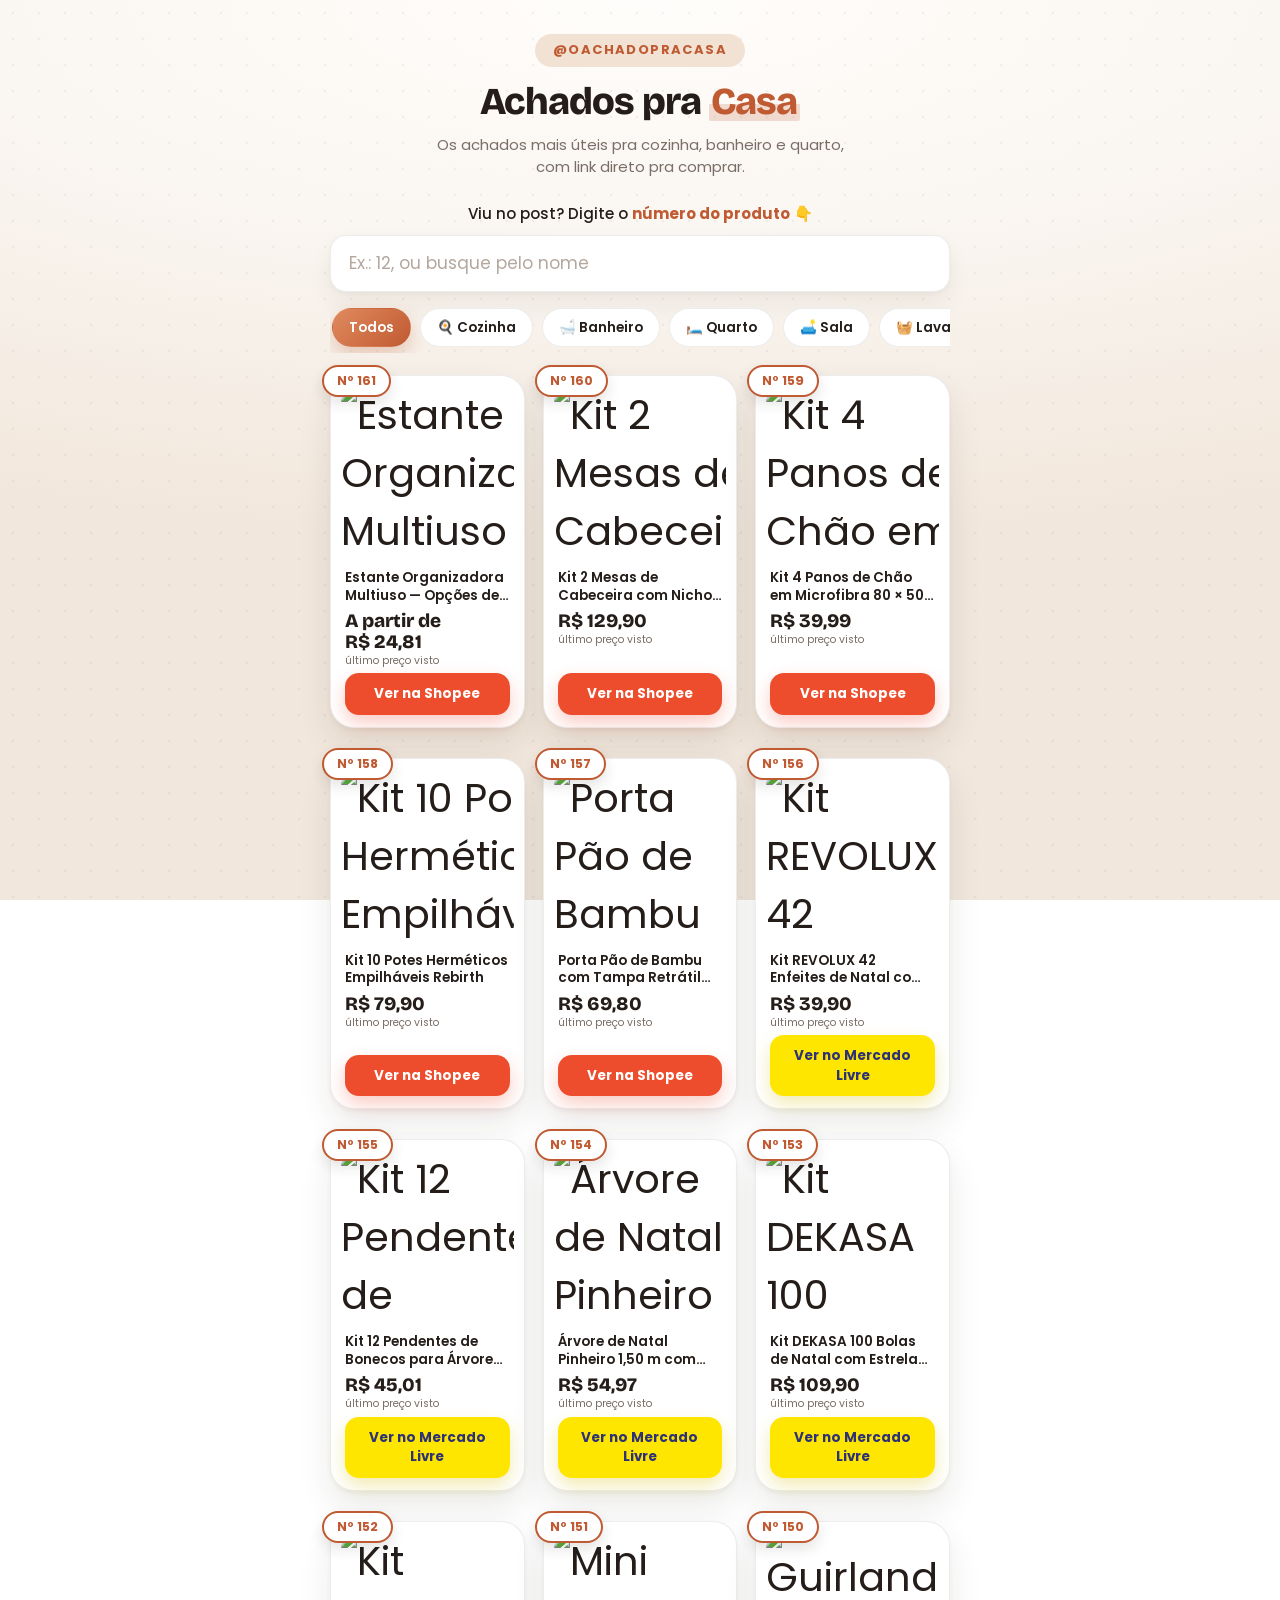
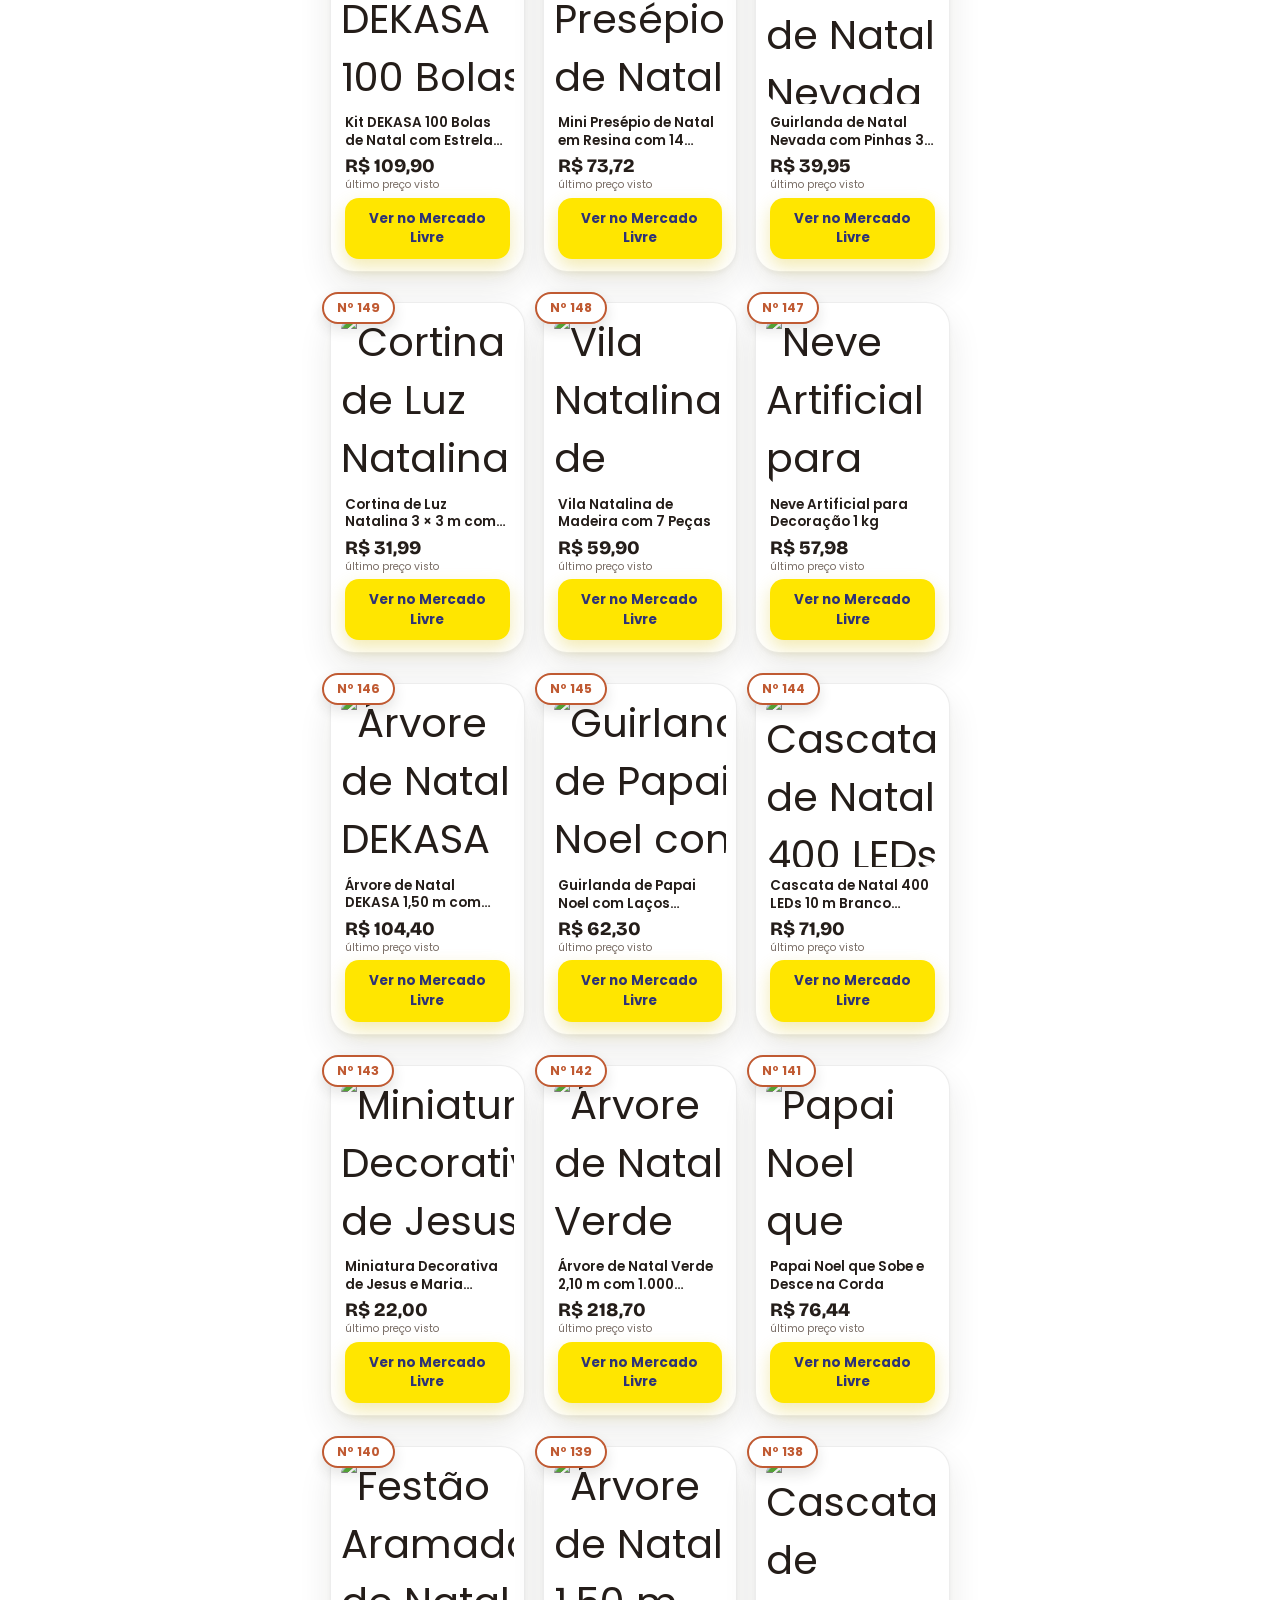
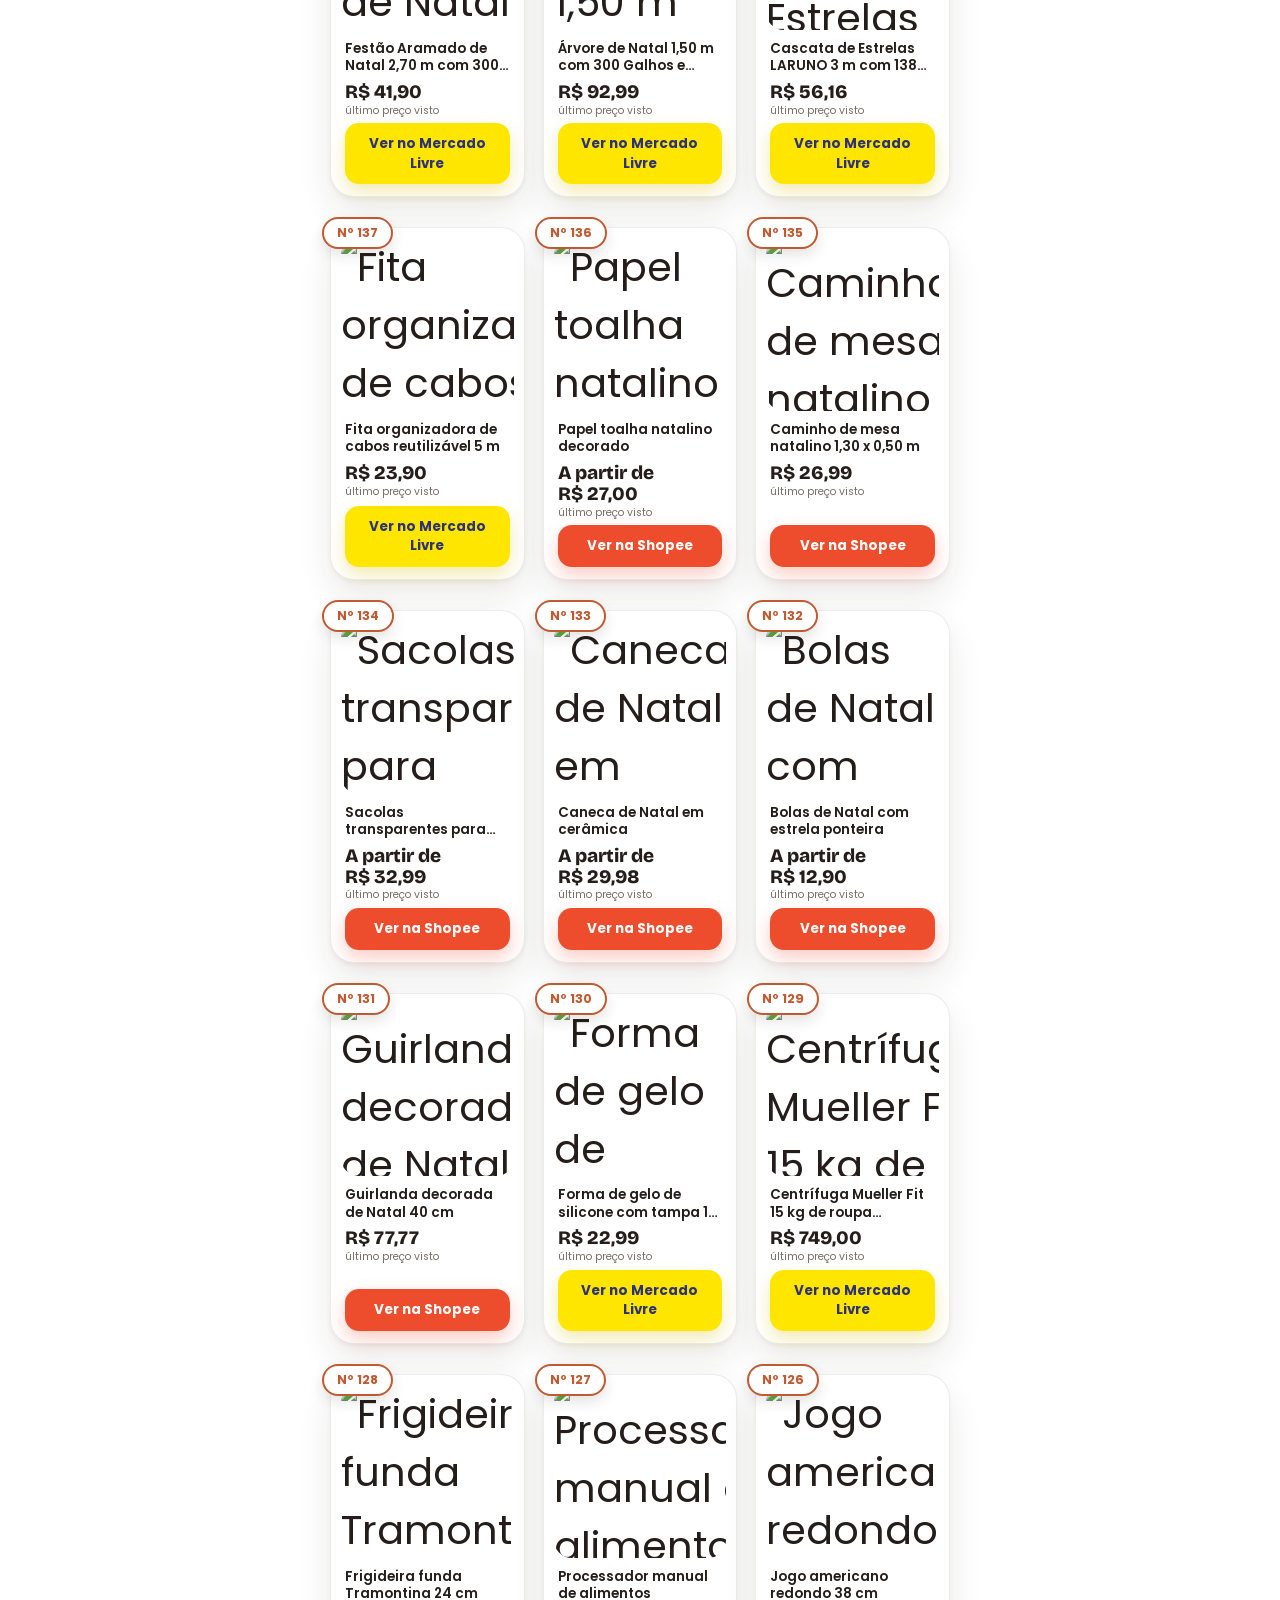
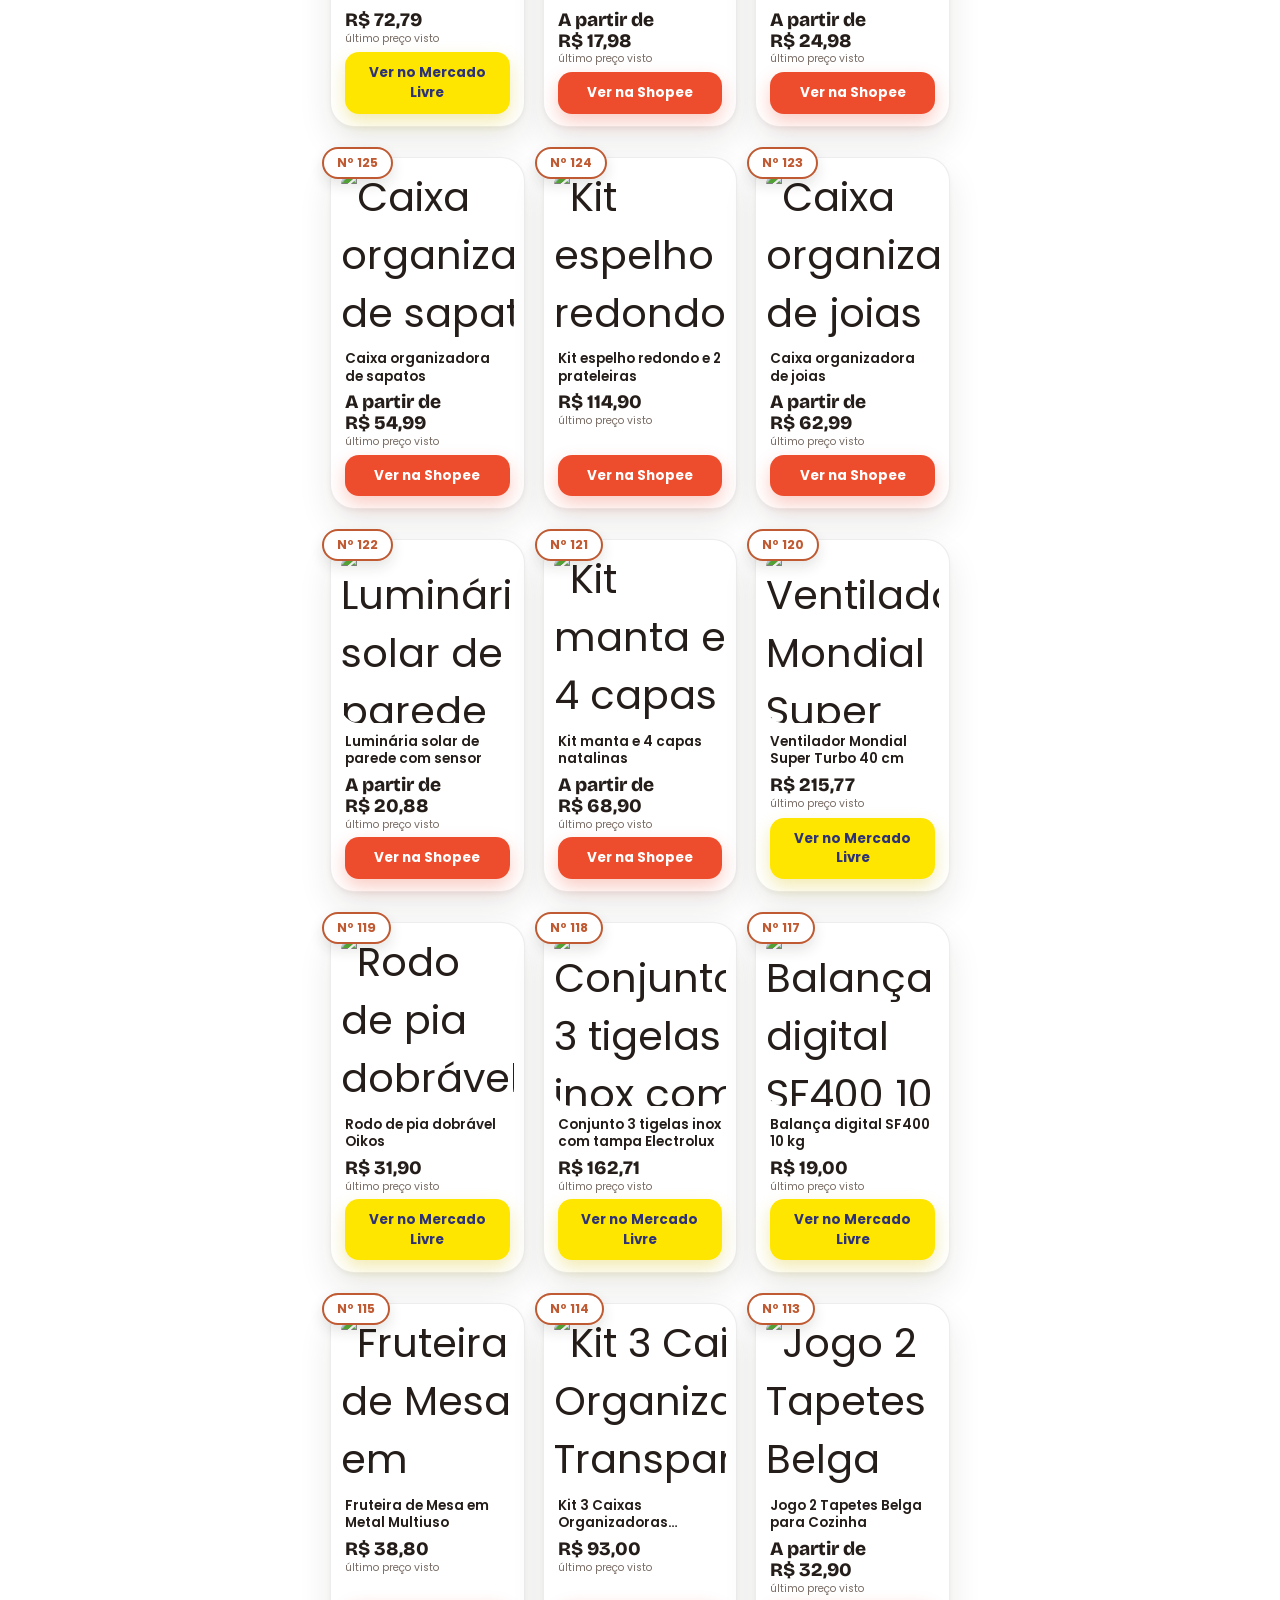
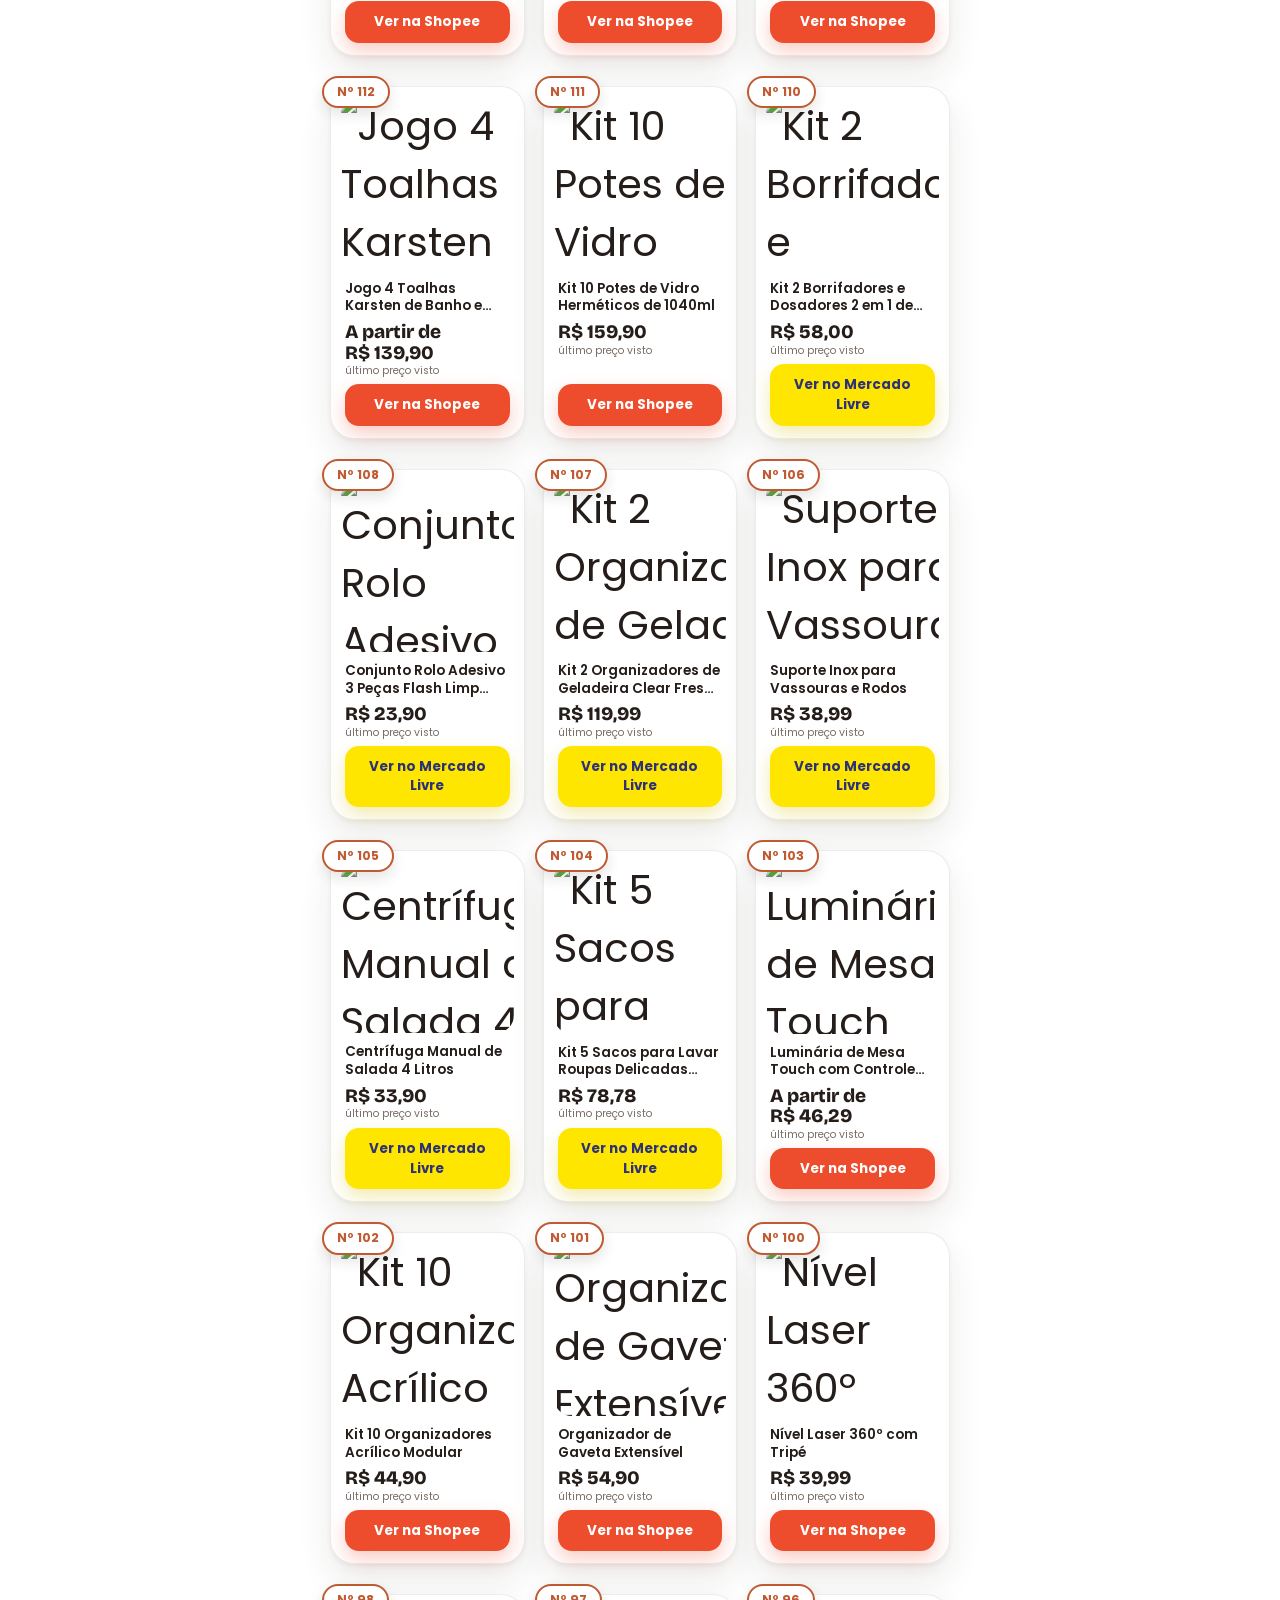
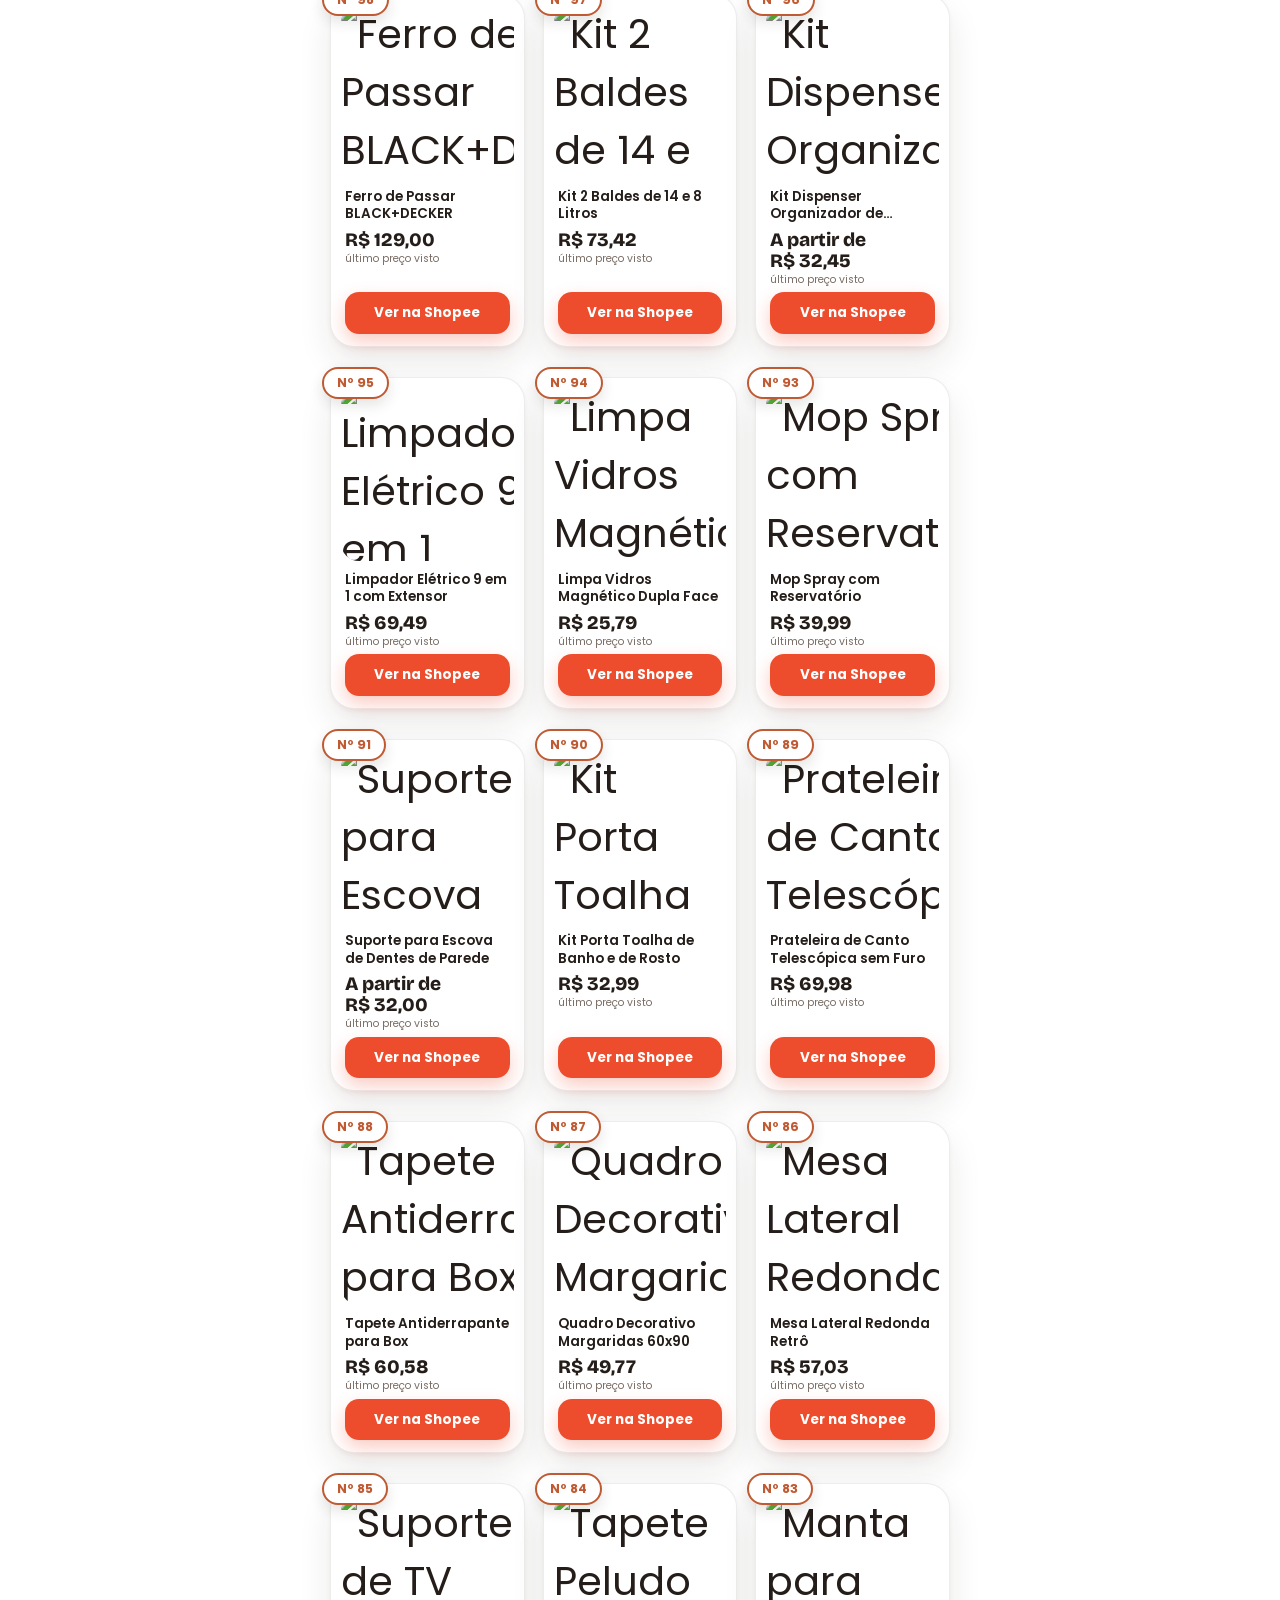
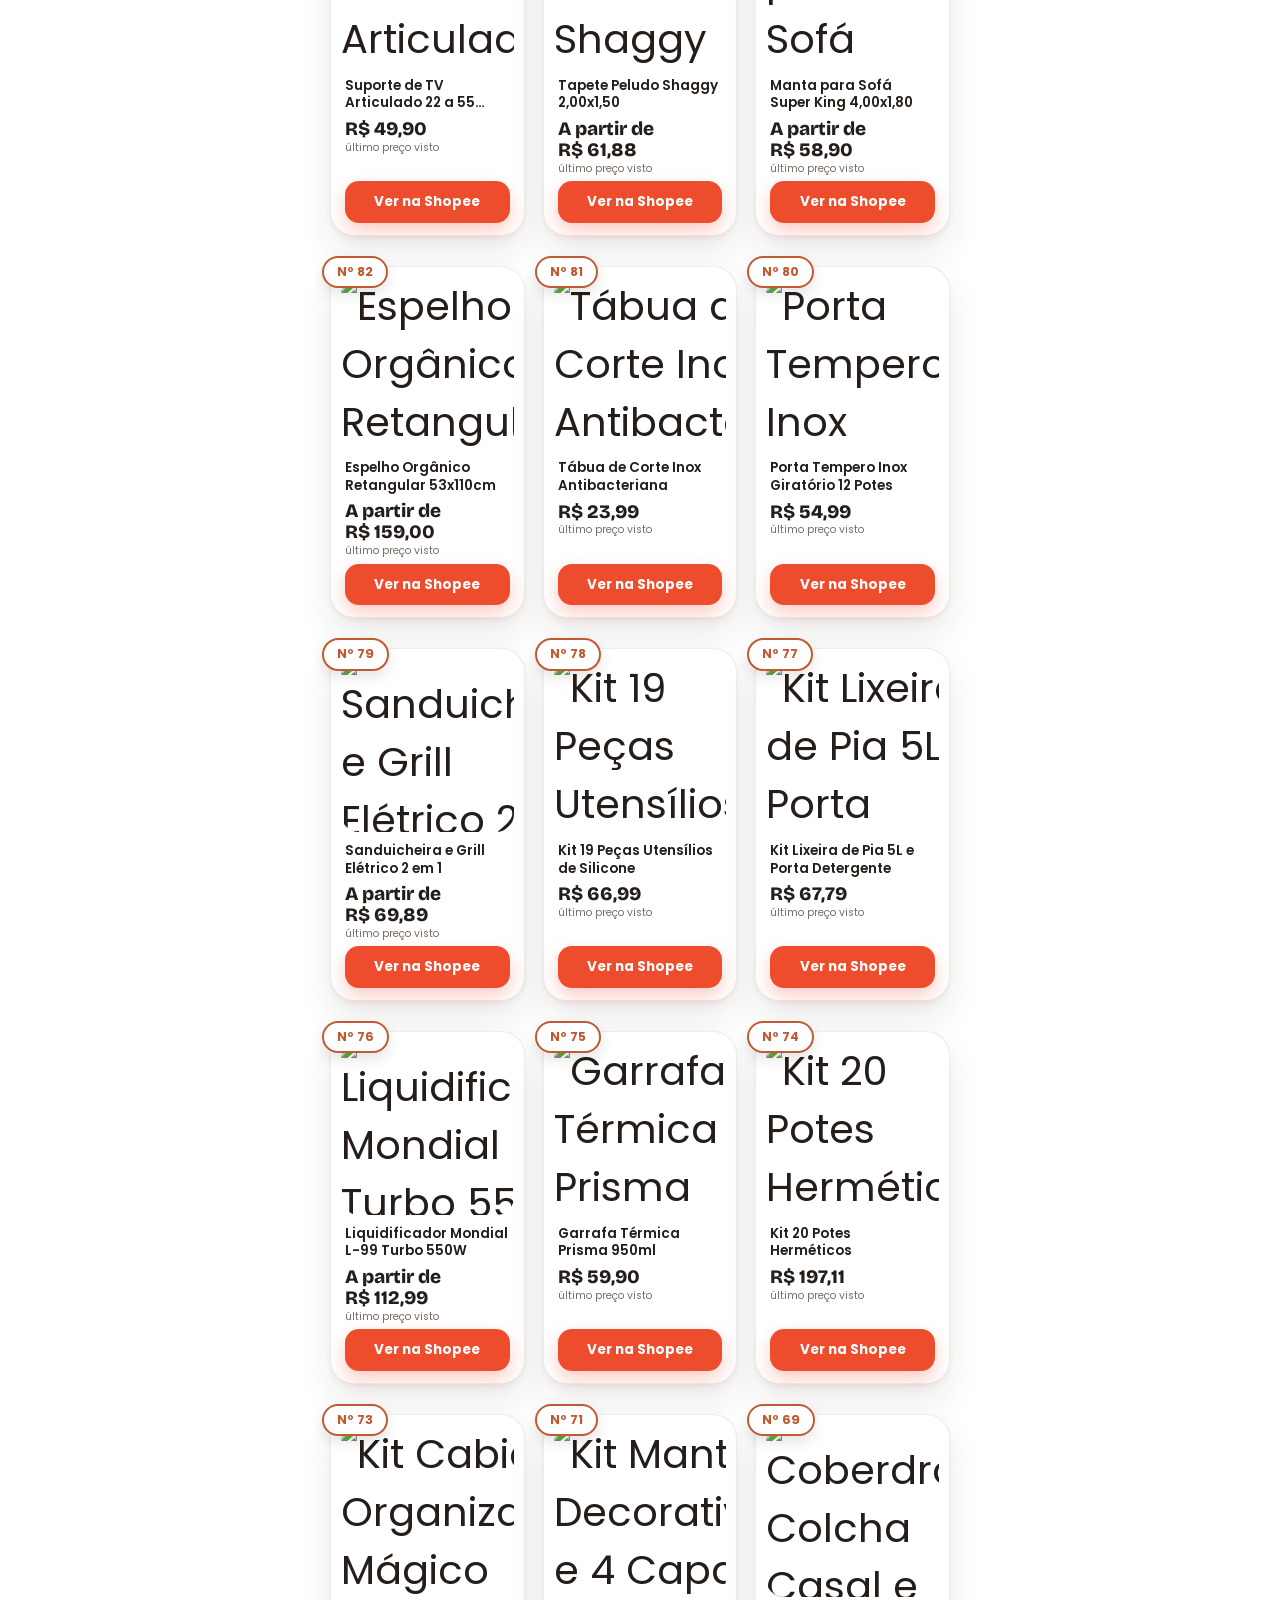
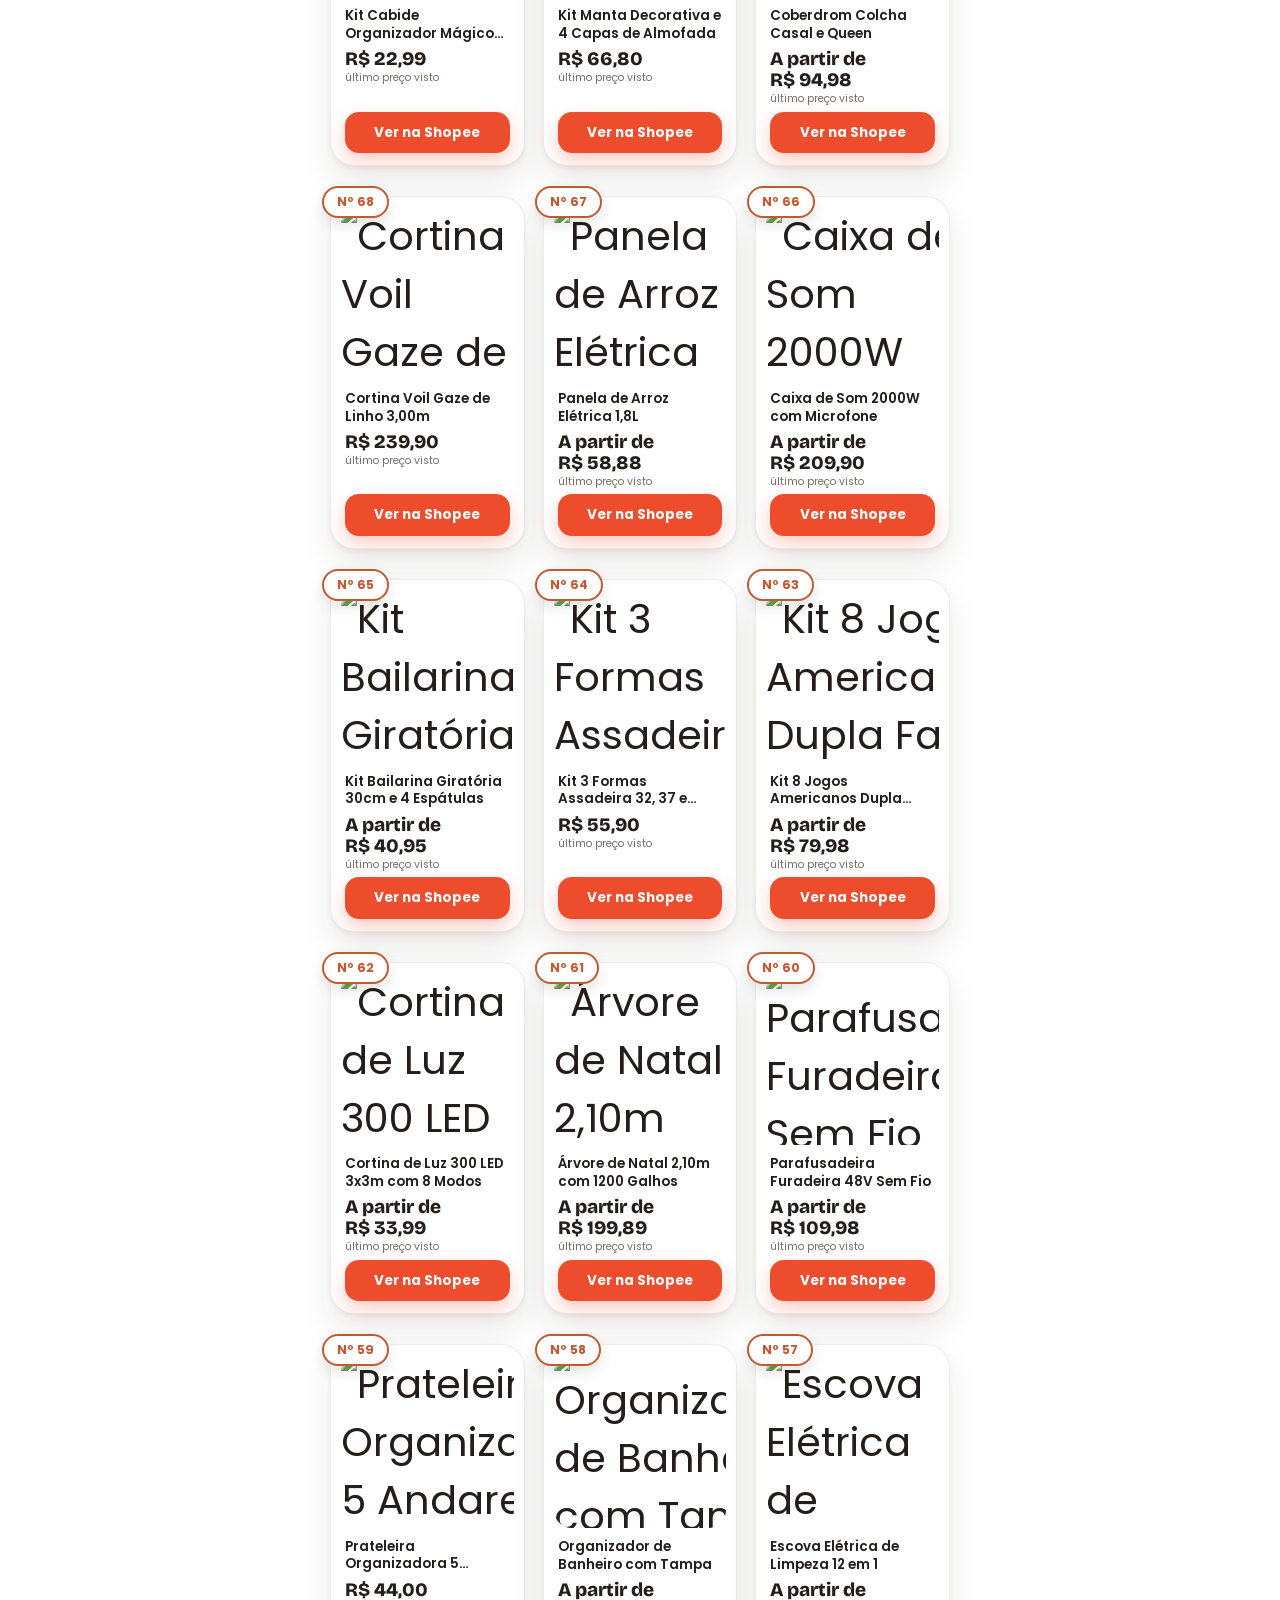
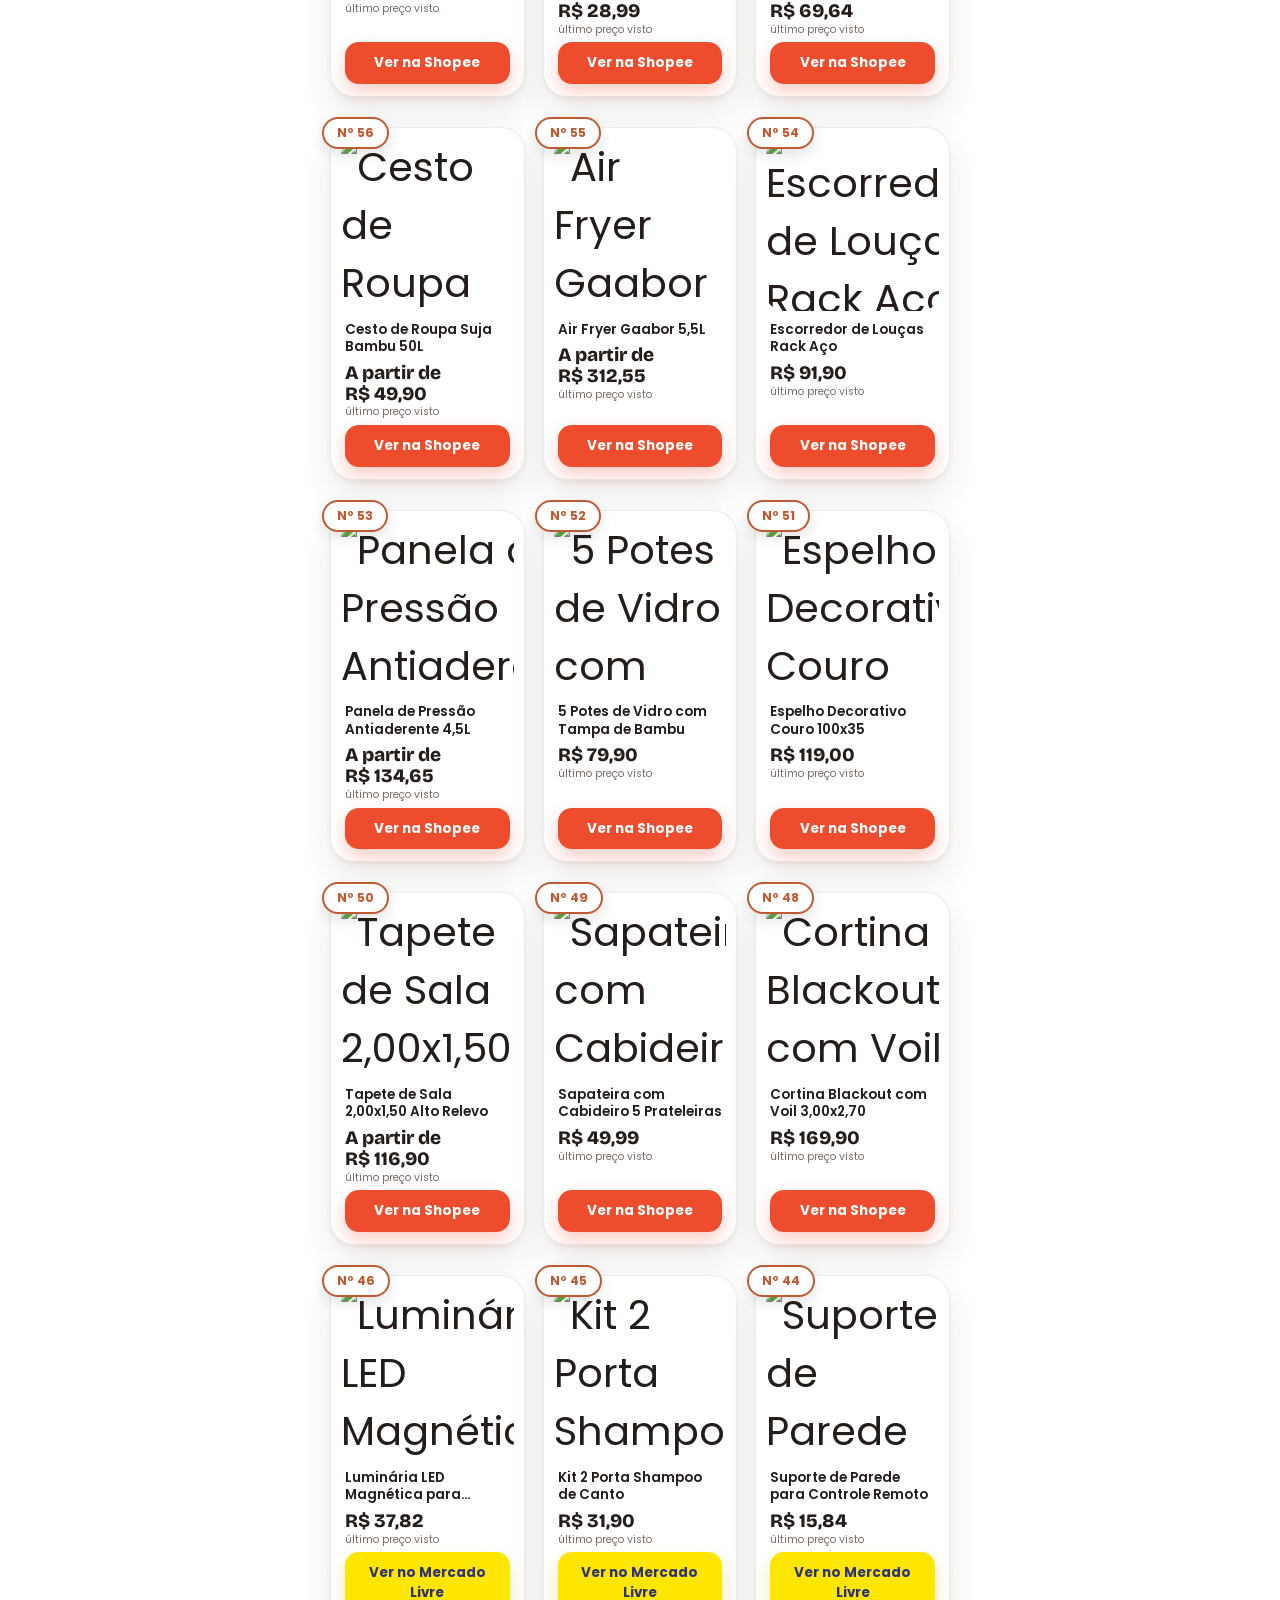
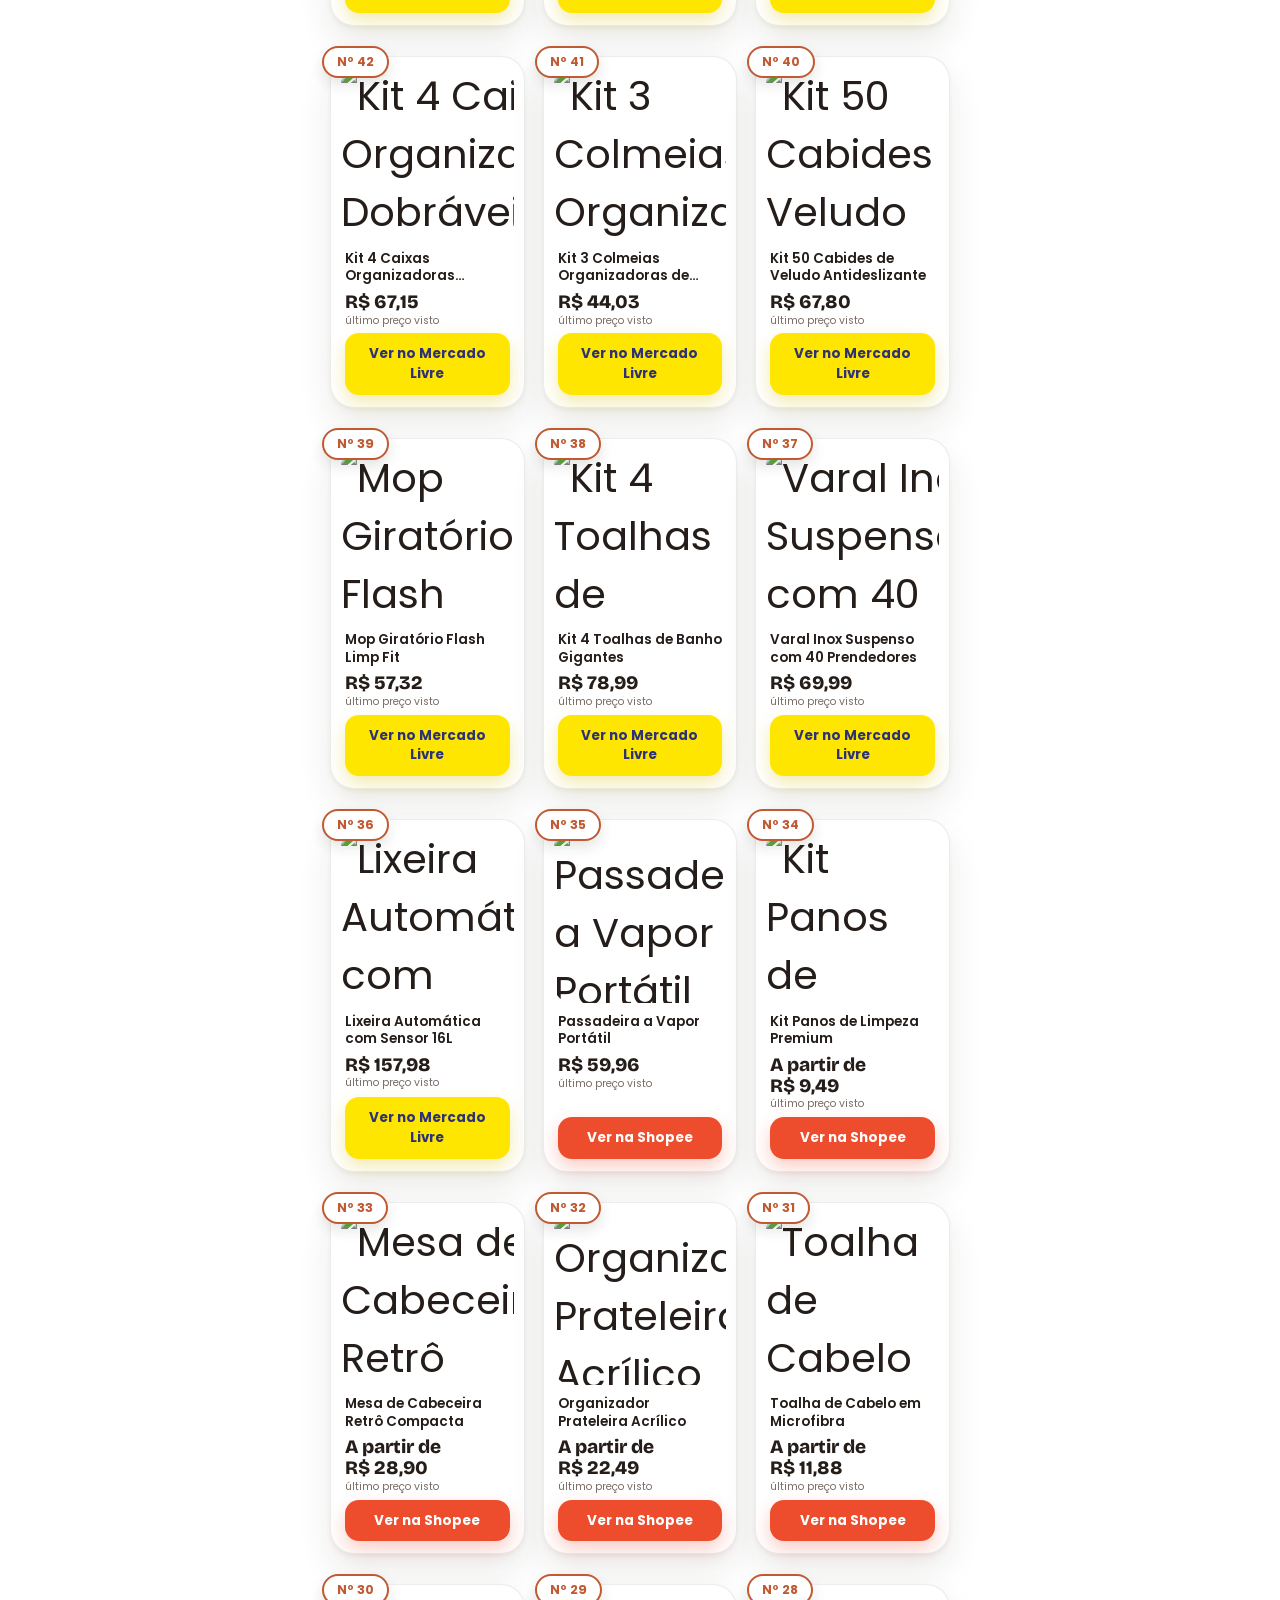
==== commit c0bef403: "Atualiza página (153 produto(s))" ====
--- a/index.html
+++ b/index.html
@@ -149,7 +149,7 @@
 </div>
 
 <script>
-  const DADOS = {"categorias":{"cozinha":{"nome":"Cozinha","emoji":"🍳"},"banheiro":{"nome":"Banheiro","emoji":"🛁"},"quarto":{"nome":"Quarto","emoji":"🛏️"},"sala":{"nome":"Sala","emoji":"🛋️"},"lavanderia":{"nome":"Lavanderia","emoji":"🧺"},"organizacao":{"nome":"Organização","emoji":"📦"},"limpeza":{"nome":"Limpeza","emoji":"🧹"},"ferramentas":{"nome":"Ferramentas","emoji":"🔧"},"natal":{"nome":"Natal","emoji":"🎄"}},"lojas":{"shopee":"Shopee","mercadolivre":"Mercado Livre"},"produtos":[{"id":161,"nome":"Estante Organizadora Multiuso — Opções de 2 a 7 Níveis","loja":"shopee","categoria":"organizacao","link":"https://s.shopee.com.br/1gJm8peYR5","imagem":"https://cf.shopee.com.br/file/br-11134207-820mc-mtrcwhcyfabkdb","preco":24.81,"preco_max":63},{"id":160,"nome":"Kit 2 Mesas de Cabeceira com Nicho e Pés Retrô","loja":"shopee","categoria":"quarto","link":"https://s.shopee.com.br/50aE6xNStb","imagem":"https://cf.shopee.com.br/file/br-11134207-81ztc-mjx9uwzge39d4b","preco":129.9,"preco_max":129.9},{"id":159,"nome":"Kit 4 Panos de Chão em Microfibra 80 × 50 cm","loja":"shopee","categoria":"limpeza","link":"https://s.shopee.com.br/AUvAf3z5e6","imagem":"https://cf.shopee.com.br/file/br-11134207-820l6-mriqddxnod8n6f","preco":39.99,"preco_max":39.99},{"id":158,"nome":"Kit 10 Potes Herméticos Empilháveis Rebirth","loja":"shopee","categoria":"organizacao","link":"https://s.shopee.com.br/2BG2jkQPmd","imagem":"https://cf.shopee.com.br/file/br-11134207-820l4-mmje77j1jpc068","preco":79.9,"preco_max":79.9},{"id":157,"nome":"Porta Pão de Bambu com Tampa Retrátil 40 × 27 × 16 cm","loja":"shopee","categoria":"cozinha","link":"https://s.shopee.com.br/6VP1nhaMoB","imagem":"https://cf.shopee.com.br/file/br-11134201-820ll-mqy9fzs85rt12a","preco":69.8,"preco_max":69.8},{"id":156,"nome":"Kit REVOLUX 42 Enfeites de Natal com Laços e Estrela","loja":"mercadolivre","categoria":"natal","link":"https://meli.la/2ReXQFL","imagem":"https://http2.mlstatic.com/D_NQ_NP_721004-MLA116176797668_092026-O.webp","preco":39.9},{"id":155,"nome":"Kit 12 Pendentes de Bonecos para Árvore de Natal Vermelho","loja":"mercadolivre","categoria":"natal","link":"https://meli.la/21sn5vS","imagem":"https://http2.mlstatic.com/D_NQ_NP_891348-MLB116179654936_092026-O.webp","preco":45.01},{"id":154,"nome":"Árvore de Natal Pinheiro 1,50 m com 400 Galhos","loja":"mercadolivre","categoria":"natal","link":"https://meli.la/2Cxg3ji","imagem":"https://http2.mlstatic.com/D_NQ_NP_796109-MLA117267242950_102026-O.webp","preco":54.97},{"id":153,"nome":"Kit DEKASA 100 Bolas de Natal com Estrela Dourado","loja":"mercadolivre","categoria":"natal","link":"https://meli.la/34daQ1F","imagem":"https://http2.mlstatic.com/D_NQ_NP_955482-MLA115320606318_082026-O.webp","preco":109.9},{"id":152,"nome":"Kit DEKASA 100 Bolas de Natal com Estrela Vermelho","loja":"mercadolivre","categoria":"natal","link":"https://meli.la/1AZXeNP","imagem":"https://http2.mlstatic.com/D_NQ_NP_872811-MLA116751630319_082026-O.webp","preco":109.9},{"id":151,"nome":"Mini Presépio de Natal em Resina com 14 Peças","loja":"mercadolivre","categoria":"natal","link":"https://meli.la/2H15Pxz","imagem":"https://http2.mlstatic.com/D_NQ_NP_636080-MLB118964866367_102026-P.webp","preco":73.72},{"id":150,"nome":"Guirlanda de Natal Nevada com Pinhas 30 cm","loja":"mercadolivre","categoria":"natal","link":"https://meli.la/1bP5C8c","imagem":"https://http2.mlstatic.com/D_NQ_NP_820725-MLB93098941952_092025-O.webp","preco":39.95},{"id":149,"nome":"Cortina de Luz Natalina 3 × 3 m com 300 LEDs Amarelos","loja":"mercadolivre","categoria":"natal","link":"https://meli.la/2x1HMmv","imagem":"https://http2.mlstatic.com/D_NQ_NP_996903-MLB80381439624_112024-O.webp","preco":31.99},{"id":148,"nome":"Vila Natalina de Madeira com 7 Peças","loja":"mercadolivre","categoria":"natal","link":"https://meli.la/1wWNx21","imagem":"https://http2.mlstatic.com/D_NQ_NP_774142-MLB116658566451_082026-O.webp","preco":59.9},{"id":147,"nome":"Neve Artificial para Decoração 1 kg","loja":"mercadolivre","categoria":"natal","link":"https://meli.la/2ZMoFP2","imagem":"https://http2.mlstatic.com/D_NQ_NP_621720-MLB115042520804_082026-P.webp","preco":57.98},{"id":146,"nome":"Árvore de Natal DEKASA 1,50 m com 500 Galhos","loja":"mercadolivre","categoria":"natal","link":"https://meli.la/1Z8rm7k","imagem":"https://http2.mlstatic.com/D_NQ_NP_640277-MLA116816918193_082026-O.webp","preco":104.4},{"id":145,"nome":"Guirlanda de Papai Noel com Laços Vermelhos","loja":"mercadolivre","categoria":"natal","link":"https://meli.la/1o3VExs","imagem":"https://http2.mlstatic.com/D_NQ_NP_997557-MLB114789714648_082026-O.webp","preco":62.3},{"id":144,"nome":"Cascata de Natal 400 LEDs 10 m Branco Quente 110 V","loja":"mercadolivre","categoria":"natal","link":"https://meli.la/1QrHfUt","imagem":"https://http2.mlstatic.com/D_NQ_NP_822727-MLA117745798499_092026-O.webp","preco":71.9},{"id":143,"nome":"Miniatura Decorativa de Jesus e Maria Sentados","loja":"mercadolivre","categoria":"natal","link":"https://meli.la/2PvYjKi","imagem":"https://http2.mlstatic.com/D_NQ_NP_748333-MLB115551150366_082026-P.webp","preco":22},{"id":142,"nome":"Árvore de Natal Verde 2,10 m com 1.000 Galhos","loja":"mercadolivre","categoria":"natal","link":"https://meli.la/1JMshjF","imagem":"https://http2.mlstatic.com/D_NQ_NP_945494-MLA116960701666_092026-O.webp","preco":218.7},{"id":141,"nome":"Papai Noel que Sobe e Desce na Corda","loja":"mercadolivre","categoria":"natal","link":"https://meli.la/2hdxEsG","imagem":"https://http2.mlstatic.com/D_NQ_NP_632408-MLB118198524665_092026-O.webp","preco":76.44},{"id":140,"nome":"Festão Aramado de Natal 2,70 m com 300 Galhos","loja":"mercadolivre","categoria":"natal","link":"https://meli.la/1CvAzHV","imagem":"https://http2.mlstatic.com/D_NQ_NP_808705-MLA116828761057_082026-O.webp","preco":41.9},{"id":139,"nome":"Árvore de Natal 1,50 m com 300 Galhos e Base de Metal","loja":"mercadolivre","categoria":"natal","link":"https://meli.la/2u6E2bo","imagem":"https://http2.mlstatic.com/D_NQ_NP_830247-MLA115910171004_092026-O.webp","preco":92.99},{"id":138,"nome":"Cascata de Estrelas LARUNO 3 m com 138 LEDs Branco Quente","loja":"mercadolivre","categoria":"natal","link":"https://meli.la/215qUhU","imagem":"https://http2.mlstatic.com/D_NQ_NP_673039-MLA96034904597_102025-P.webp","preco":56.16},{"id":137,"nome":"Fita organizadora de cabos reutilizável 5 m","loja":"mercadolivre","categoria":"organizacao","link":"https://meli.la/2J4yauc","imagem":"https://http2.mlstatic.com/D_NQ_NP_938424-MLB92978792947_092025-O.webp","preco":23.9},{"id":136,"nome":"Papel toalha natalino decorado","loja":"shopee","categoria":"natal","link":"https://s.shopee.com.br/9V2Ak65JDY","imagem":"https://cf.shopee.com.br/file/br-11134207-820ll-ms6x427cf9504d","preco":27,"preco_max":62},{"id":135,"nome":"Caminho de mesa natalino 1,30 x 0,50 m","loja":"shopee","categoria":"natal","link":"https://s.shopee.com.br/1LgT15RfTm","imagem":"https://cf.shopee.com.br/file/br-11134207-820l4-mra8u1tssg06d3","preco":26.99,"preco_max":26.99},{"id":134,"nome":"Sacolas transparentes para presentes","loja":"shopee","categoria":"natal","link":"https://s.shopee.com.br/W7M1YHi53","imagem":"https://cf.shopee.com.br/file/br-11134207-820ls-mpyragu2wd1c4a","preco":32.99,"preco_max":129.99},{"id":133,"nome":"Caneca de Natal em cerâmica","loja":"shopee","categoria":"natal","link":"https://s.shopee.com.br/60SIZesIr1","imagem":"https://cf.shopee.com.br/file/br-11134207-820lt-msrct08a3ax3fb","preco":29.98,"preco_max":32.98},{"id":132,"nome":"Bolas de Natal com estrela ponteira","loja":"shopee","categoria":"natal","link":"https://s.shopee.com.br/3Vkxb3t1MN","imagem":"https://cf.shopee.com.br/file/sg-11134201-8257w-mu2pzy7iodfk98","preco":12.9,"preco_max":184.9},{"id":131,"nome":"Guirlanda decorada de Natal 40 cm","loja":"shopee","categoria":"natal","link":"https://s.shopee.com.br/AAHrXJKqIA","imagem":"https://cf.shopee.com.br/file/sg-11134201-825ak-mt9k1jqfdb0m9f","preco":77.77,"preco_max":77.77},{"id":130,"nome":"Forma de gelo de silicone com tampa 15 cubos","loja":"mercadolivre","categoria":"cozinha","link":"https://meli.la/1kdcqdW","imagem":"https://http2.mlstatic.com/D_NQ_NP_693435-MLB91597415269_092025-O.webp","preco":22.99},{"id":129,"nome":"Centrífuga Mueller Fit 15 kg de roupa molhada","loja":"mercadolivre","categoria":"lavanderia","link":"https://meli.la/2rxcAE1","imagem":"https://http2.mlstatic.com/D_NQ_NP_875284-MLB119027815981_102026-O.webp","preco":749},{"id":128,"nome":"Frigideira funda Tramontina 24 cm","loja":"mercadolivre","categoria":"cozinha","link":"https://meli.la/2eMRduR","imagem":"https://http2.mlstatic.com/D_NQ_NP_692098-MLB54966675862_042023-O.webp","preco":72.79},{"id":127,"nome":"Processador manual de alimentos","loja":"shopee","categoria":"cozinha","link":"https://s.shopee.com.br/3g4NjpkCAA","imagem":"https://cf.shopee.com.br/file/sg-11134201-82586-mtk0qy2svkzs6b","preco":17.98,"preco_max":57.89},{"id":126,"nome":"Jogo americano redondo 38 cm","loja":"shopee","categoria":"cozinha","link":"https://s.shopee.com.br/1B5N5pM1j","imagem":"https://cf.shopee.com.br/file/sg-11134201-821dj-mgo4h9nc19u40a","preco":24.98,"preco_max":77},{"id":125,"nome":"Caixa organizadora de sapatos","loja":"shopee","categoria":"organizacao","link":"https://s.shopee.com.br/2VsQLgWtrI","imagem":"https://cf.shopee.com.br/file/br-11134207-81ztc-mitj3n4cm2v7ed","preco":54.99,"preco_max":169.99},{"id":124,"nome":"Kit espelho redondo e 2 prateleiras","loja":"shopee","categoria":"banheiro","link":"https://s.shopee.com.br/40hE8RIJzj","imagem":"https://cf.shopee.com.br/file/br-11134207-820le-mlnxnux19ati7e","preco":114.9,"preco_max":114.9},{"id":123,"nome":"Caixa organizadora de joias","loja":"shopee","categoria":"organizacao","link":"https://s.shopee.com.br/qkCMcLe6p","imagem":"https://cf.shopee.com.br/file/br-11134207-81z1k-mf8if56mk1s4e2","preco":62.99,"preco_max":71.99},{"id":122,"nome":"Luminária solar de parede com sensor","loja":"shopee","categoria":"sala","link":"https://s.shopee.com.br/9V2AgXfmgR","imagem":"https://cf.shopee.com.br/file/sg-11134201-825b9-msuv9j38rl6t71","preco":20.88,"preco_max":61.99},{"id":121,"nome":"Kit manta e 4 capas natalinas","loja":"shopee","categoria":"natal","link":"https://s.shopee.com.br/30ogwarXLB","imagem":"https://cf.shopee.com.br/file/br-11134207-820m9-mso9fc4v3g90bd","preco":68.9,"preco_max":69.9},{"id":120,"nome":"Ventilador Mondial Super Turbo 40 cm","loja":"mercadolivre","categoria":"sala","link":"https://meli.la/1PjD58F","imagem":"https://http2.mlstatic.com/D_NQ_NP_677368-MLA99595053082_122025-O.webp","preco":215.77},{"id":119,"nome":"Rodo de pia dobrável Oikos","loja":"mercadolivre","categoria":"cozinha","link":"https://meli.la/1pp1gyf","imagem":"https://http2.mlstatic.com/D_NQ_NP_888239-MLB52800066280_122022-O.webp","preco":31.9},{"id":118,"nome":"Conjunto 3 tigelas inox com tampa Electrolux","loja":"mercadolivre","categoria":"cozinha","link":"https://meli.la/1D6j5th","imagem":"https://http2.mlstatic.com/D_NQ_NP_948568-MLB100747568355_122025-O.webp","preco":162.71},{"id":117,"nome":"Balança digital SF400 10 kg","loja":"mercadolivre","categoria":"cozinha","link":"https://meli.la/2wbwnqW","imagem":"https://http2.mlstatic.com/D_NQ_NP_734075-MLA117828155172_102026-P.webp","preco":19},{"id":115,"nome":"Fruteira de Mesa em Metal Multiuso","loja":"shopee","categoria":"cozinha","link":"https://s.shopee.com.br/5VVsbVjWun","imagem":"https://cf.shopee.com.br/file/br-11134211-81zte-mko49067yfwi64","preco":38.8,"preco_max":38.8},{"id":114,"nome":"Kit 3 Caixas Organizadoras Transparentes de 34L","loja":"shopee","categoria":"organizacao","link":"https://s.shopee.com.br/8AWdmPQRPF","imagem":"https://cf.shopee.com.br/file/br-11134207-820l8-mrunq5nc9q124d","preco":93,"preco_max":93},{"id":113,"nome":"Jogo 2 Tapetes Belga para Cozinha","loja":"shopee","categoria":"cozinha","link":"https://s.shopee.com.br/9KibAYDKzo","imagem":"https://cf.shopee.com.br/file/br-11134207-820ma-ms12q7mu9z462e","preco":32.9,"preco_max":39.9},{"id":112,"nome":"Jogo 4 Toalhas Karsten de Banho e Rosto","loja":"shopee","categoria":"banheiro","link":"https://s.shopee.com.br/8AWdmP4a5R","imagem":"https://cf.shopee.com.br/file/br-11134207-820mh-mnbjhkltjf2815","preco":144.9,"preco_max":144.9},{"id":111,"nome":"Kit 10 Potes de Vidro Herméticos de 1040ml","loja":"shopee","categoria":"cozinha","link":"https://s.shopee.com.br/AKb8MNnX5k","imagem":"https://cf.shopee.com.br/file/br-11134207-820ln-ms23v6ge87466e","preco":159.9,"preco_max":159.9},{"id":110,"nome":"Kit 2 Borrifadores e Dosadores 2 em 1 de 500ml","loja":"mercadolivre","categoria":"cozinha","link":"https://meli.la/1yyCm7D","imagem":"https://http2.mlstatic.com/D_NQ_NP_696504-MLA112991963441_062026-O.webp","preco":58},{"id":108,"nome":"Conjunto Rolo Adesivo 3 Peças Flash Limp CST0085","loja":"mercadolivre","categoria":"lavanderia","link":"https://meli.la/1X5Nq4V","imagem":"https://http2.mlstatic.com/D_NQ_NP_786351-MLA99337784670_112025-O.webp","preco":23.9},{"id":107,"nome":"Kit 2 Organizadores de Geladeira Clear Fresh 5L","loja":"mercadolivre","categoria":"organizacao","link":"https://meli.la/1aPonpW","imagem":"https://http2.mlstatic.com/D_NQ_NP_962289-MLA95671667836_102025-O.webp","preco":119.99},{"id":106,"nome":"Suporte Inox para Vassouras e Rodos","loja":"mercadolivre","categoria":"lavanderia","link":"https://meli.la/1NJNMAN","imagem":"https://http2.mlstatic.com/D_NQ_NP_841779-MLB117890722027_092026-O.webp","preco":38.99},{"id":105,"nome":"Centrífuga Manual de Salada 4 Litros","loja":"mercadolivre","categoria":"cozinha","link":"https://meli.la/12jjWR3","imagem":"https://http2.mlstatic.com/D_NQ_NP_818687-MLB94549928475_102025-O.webp","preco":33.9},{"id":104,"nome":"Kit 5 Sacos para Lavar Roupas Delicadas Svan","loja":"mercadolivre","categoria":"lavanderia","link":"https://meli.la/1UfpQDN","imagem":"https://http2.mlstatic.com/D_NQ_NP_929335-MLA114472935742_082026-O.webp","preco":78.78},{"id":103,"nome":"Luminária de Mesa Touch com Controle Remoto","loja":"shopee","categoria":"quarto","link":"https://s.shopee.com.br/1BMNGQN1fd","imagem":"https://cf.shopee.com.br/file/sg-11134201-8259w-mqhs2imfi39o92","preco":46.29,"preco_max":99.19},{"id":102,"nome":"Kit 10 Organizadores Acrílico Modular","loja":"shopee","categoria":"organizacao","link":"https://s.shopee.com.br/8fSOCDPGtw","imagem":"https://cf.shopee.com.br/file/sg-11134201-8227k-mhvhuh6oiyo18c","preco":44.9,"preco_max":44.9},{"id":101,"nome":"Organizador de Gaveta Extensível","loja":"shopee","categoria":"organizacao","link":"https://s.shopee.com.br/9zxlhyA0zV","imagem":"https://cf.shopee.com.br/file/br-11134207-820l8-mqtf81wp81s040","preco":54.9,"preco_max":54.9},{"id":100,"nome":"Nível Laser 360º com Tripé","loja":"shopee","categoria":"ferramentas","link":"https://s.shopee.com.br/8V8xvIeF1Z","imagem":"https://cf.shopee.com.br/file/sg-11134201-81zw7-mmtaa6p5jnra09","preco":39.99,"preco_max":39.99},{"id":98,"nome":"Ferro de Passar BLACK+DECKER","loja":"shopee","categoria":"lavanderia","link":"https://s.shopee.com.br/7fZqvfAdkF","imagem":"https://cf.shopee.com.br/file/sg-11134201-824gh-mpsdxv2cwbv06a","preco":129,"preco_max":129},{"id":97,"nome":"Kit 2 Baldes de 14 e 8 Litros","loja":"shopee","categoria":"lavanderia","link":"https://s.shopee.com.br/8AW7WP8mSe","imagem":"https://cf.shopee.com.br/file/sg-11134201-82635-mlpdlg59jjsw92","preco":73.42,"preco_max":73.42},{"id":96,"nome":"Kit Dispenser Organizador de Lavanderia","loja":"shopee","categoria":"lavanderia","link":"https://s.shopee.com.br/5LBw9CAu8Z","imagem":"https://cf.shopee.com.br/file/br-11134207-81zts-mkmmy34hv08yed","preco":32.45,"preco_max":115.83},{"id":95,"nome":"Limpador Elétrico 9 em 1 com Extensor","loja":"shopee","categoria":"limpeza","link":"https://s.shopee.com.br/9fKvJGVJ5D","imagem":"https://cf.shopee.com.br/file/sg-11134201-81zwl-mimvbl089p8j4a","preco":69.49,"preco_max":69.49},{"id":94,"nome":"Limpa Vidros Magnético Dupla Face","loja":"shopee","categoria":"limpeza","link":"https://s.shopee.com.br/AKacBKZJVa","imagem":"https://cf.shopee.com.br/file/sg-11134201-823qr-mor5xh4vt0r3f9","preco":25.79,"preco_max":25.79},{"id":93,"nome":"Mop Spray com Reservatório","loja":"shopee","categoria":"limpeza","link":"https://s.shopee.com.br/3VkI2lqfJp","imagem":"https://cf.shopee.com.br/file/br-11134207-820m2-mool78g30vsz1c","preco":39.99,"preco_max":39.99},{"id":91,"nome":"Suporte para Escova de Dentes de Parede","loja":"shopee","categoria":"banheiro","link":"https://s.shopee.com.br/4Vcp9eA0qJ","imagem":"https://cf.shopee.com.br/file/cn-11134207-820l4-mfvyzhdxxwjy65","preco":32,"preco_max":59},{"id":90,"nome":"Kit Porta Toalha de Banho e de Rosto","loja":"shopee","categoria":"banheiro","link":"https://s.shopee.com.br/112x41hotC","imagem":"https://cf.shopee.com.br/file/br-11134207-81ztc-mj64qiml5qtdb7","preco":32.99,"preco_max":32.99},{"id":89,"nome":"Prateleira de Canto Telescópica sem Furo","loja":"shopee","categoria":"banheiro","link":"https://s.shopee.com.br/40gYYiceL1","imagem":"https://cf.shopee.com.br/file/sg-11134201-825as-mslj9swef0u95e","preco":69.98,"preco_max":69.98},{"id":88,"nome":"Tapete Antiderrapante para Box","loja":"shopee","categoria":"banheiro","link":"https://s.shopee.com.br/1APsCGM9p","imagem":"https://cf.shopee.com.br/file/br-11134207-820lq-mp54j2krhce919","preco":60.58,"preco_max":60.58},{"id":87,"nome":"Quadro Decorativo Margaridas 60x90","loja":"shopee","categoria":"sala","link":"https://s.shopee.com.br/LnGGvY3Gf","imagem":"https://cf.shopee.com.br/file/br-11134275-820m5-mppwd40yxwcg86","preco":49.77,"preco_max":49.77},{"id":86,"nome":"Mesa Lateral Redonda Retrô","loja":"shopee","categoria":"sala","link":"https://s.shopee.com.br/BTq4bUgsk","imagem":"https://cf.shopee.com.br/file/br-11134207-820ly-mpjsn53d9mo3b6","preco":57.03,"preco_max":57.03},{"id":85,"nome":"Suporte de TV Articulado 22 a 55 Polegadas","loja":"shopee","categoria":"sala","link":"https://s.shopee.com.br/9Ki4ucoyyJ","imagem":"https://cf.shopee.com.br/file/br-11134207-820m5-mqkps0umjl6p16","preco":49.9,"preco_max":49.9},{"id":84,"nome":"Tapete Peludo Shaggy 2,00x1,50","loja":"shopee","categoria":"sala","link":"https://s.shopee.com.br/2LYKZkl2U1","imagem":"https://cf.shopee.com.br/file/br-11134207-820lz-mlp9kpqlj37q06","preco":61.88,"preco_max":82.98},{"id":83,"nome":"Manta para Sofá Super King 4,00x1,80","loja":"shopee","categoria":"sala","link":"https://s.shopee.com.br/8AW7WSpQaK","imagem":"https://cf.shopee.com.br/file/br-11134207-7r98o-m1yk83725r6sca","preco":58.9,"preco_max":64.9},{"id":82,"nome":"Espelho Orgânico Retangular 53x110cm","loja":"shopee","categoria":"sala","link":"https://s.shopee.com.br/1qc3yoeTjI","imagem":"https://cf.shopee.com.br/file/br-11134207-820m3-mmvz422rexhc0e","preco":159,"preco_max":165},{"id":81,"nome":"Tábua de Corte Inox Antibacteriana","loja":"shopee","categoria":"cozinha","link":"https://s.shopee.com.br/3VkI2e2d1i","imagem":"https://cf.shopee.com.br/file/br-11134207-820l4-mmpu5t4d8q9w1d","preco":23.99,"preco_max":23.99},{"id":80,"nome":"Porta Tempero Inox Giratório 12 Potes","loja":"shopee","categoria":"cozinha","link":"https://s.shopee.com.br/4AzylG1IOt","imagem":"https://cf.shopee.com.br/file/br-11134207-820m1-mo72243ql24gca","preco":54.99,"preco_max":54.99},{"id":79,"nome":"Sanduicheira e Grill Elétrico 2 em 1","loja":"shopee","categoria":"cozinha","link":"https://s.shopee.com.br/1BMNGOoEPs","imagem":"https://cf.shopee.com.br/file/br-11134207-820ll-mnlu0wvhpxq91f","preco":69.89,"preco_max":74.9},{"id":78,"nome":"Kit 19 Peças Utensílios de Silicone","loja":"shopee","categoria":"cozinha","link":"https://s.shopee.com.br/7Kx0bhIu05","imagem":"https://cf.shopee.com.br/file/br-11134207-81z1k-mihcvwmnxatdeb","preco":66.99,"preco_max":66.99},{"id":77,"nome":"Kit Lixeira de Pia 5L e Porta Detergente","loja":"shopee","categoria":"cozinha","link":"https://s.shopee.com.br/5VVMLiQkC4","imagem":"https://cf.shopee.com.br/file/br-11134207-820lg-mra6ut14j11h76","preco":67.79,"preco_max":67.79},{"id":76,"nome":"Liquidificador Mondial L-99 Turbo 550W","loja":"shopee","categoria":"cozinha","link":"https://s.shopee.com.br/1BMNGPItNO","imagem":"https://cf.shopee.com.br/file/br-11134207-7r98o-mc83lzgst4gw71","preco":112.99,"preco_max":117.99},{"id":75,"nome":"Garrafa Térmica Prisma 950ml","loja":"shopee","categoria":"cozinha","link":"https://s.shopee.com.br/9fKvO0DsSt","imagem":"https://cf.shopee.com.br/file/sg-11134201-823pk-mpb78cwau6tefe","preco":59.9,"preco_max":59.9},{"id":74,"nome":"Kit 20 Potes Herméticos","loja":"shopee","categoria":"cozinha","link":"https://s.shopee.com.br/3LQrlXZe15","imagem":"https://cf.shopee.com.br/file/br-11134207-820ld-mp8722qtssg1d3","preco":233.76,"preco_max":233.76},{"id":73,"nome":"Kit Cabide Organizador Mágico com 10 Cabides","loja":"shopee","categoria":"quarto","link":"https://s.shopee.com.br/2qUbAbKQCp","imagem":"https://cf.shopee.com.br/file/br-11134207-81zud-mktxdk8pezghc0","preco":22.99,"preco_max":22.99},{"id":71,"nome":"Kit Manta Decorativa e 4 Capas de Almofada","loja":"shopee","categoria":"quarto","link":"https://s.shopee.com.br/5VVMLkhX7k","imagem":"https://cf.shopee.com.br/file/br-11134207-820me-mslpccmvq8ece9","preco":66.8,"preco_max":66.8},{"id":69,"nome":"Coberdrom Colcha Casal e Queen","loja":"shopee","categoria":"quarto","link":"https://s.shopee.com.br/9AOen7Nlux","imagem":"https://cf.shopee.com.br/file/br-11134207-820lb-mp8c10yyx5hde9","preco":94.98,"preco_max":299.98},{"id":68,"nome":"Cortina Voil Gaze de Linho 3,00m","loja":"shopee","categoria":"quarto","link":"https://s.shopee.com.br/2VrkmFS9U9","imagem":"https://cf.shopee.com.br/file/br-11134207-7r98o-lrfao1edqfjve0","preco":239.9,"preco_max":239.9},{"id":67,"nome":"Panela de Arroz Elétrica 1,8L","loja":"shopee","categoria":"cozinha","link":"https://s.shopee.com.br/2gBAyW6bN1","imagem":"https://cf.shopee.com.br/file/sg-11134201-821d4-mgpdkly8i4nh7c","preco":58.88,"preco_max":64.99},{"id":66,"nome":"Caixa de Som 2000W com Microfone","loja":"shopee","categoria":"sala","link":"https://s.shopee.com.br/4fwFO5zidV","imagem":"https://cf.shopee.com.br/file/sg-11134201-825aa-mswofzx5qdj5b6","preco":209.9,"preco_max":229},{"id":65,"nome":"Kit Bailarina Giratória 30cm e 4 Espátulas","loja":"shopee","categoria":"cozinha","link":"https://s.shopee.com.br/8fSO9QgMFi","imagem":"https://cf.shopee.com.br/file/sg-11134201-8262m-mjsw2rzcb28508","preco":40.95,"preco_max":43.02},{"id":64,"nome":"Kit 3 Formas Assadeira 32, 37 e 42cm","loja":"shopee","categoria":"cozinha","link":"https://s.shopee.com.br/8V8xx7gzab","imagem":"https://cf.shopee.com.br/file/br-11134207-820mb-mmuwj1d9zf29f8","preco":55.9,"preco_max":55.9},{"id":63,"nome":"Kit 8 Jogos Americanos Dupla Face","loja":"shopee","categoria":"cozinha","link":"https://s.shopee.com.br/9AOekL9eka","imagem":"https://cf.shopee.com.br/file/br-11134207-81zum-mkpedc7j7u9v9f","preco":79.98,"preco_max":258.91},{"id":62,"nome":"Cortina de Luz 300 LED 3x3m com 8 Modos","loja":"shopee","categoria":"natal","link":"https://s.shopee.com.br/4VcpBjAUfD","imagem":"https://cf.shopee.com.br/file/br-11134207-820m8-msnwhylh0p38e3","preco":33.99,"preco_max":72.99},{"id":61,"nome":"Árvore de Natal 2,10m com 1200 Galhos","loja":"shopee","categoria":"natal","link":"https://s.shopee.com.br/9Ki4wbJ27d","imagem":"https://cf.shopee.com.br/file/br-11134207-81z1k-mgtlsylxq8skd0","preco":199.89,"preco_max":319.9},{"id":60,"nome":"Parafusadeira Furadeira 48V Sem Fio","loja":"shopee","categoria":"ferramentas","link":"https://s.shopee.com.br/5LBw9SmIim","imagem":"https://cf.shopee.com.br/file/cn-11134207-820l4-mpuoa8cwcwld46","preco":109.98,"preco_max":115.96},{"id":59,"nome":"Prateleira Organizadora 5 Andares","loja":"shopee","categoria":"banheiro","link":"https://s.shopee.com.br/30o1MYB0Uk","imagem":"https://cf.shopee.com.br/file/br-11134207-820m4-mo419qva5lvo1f","preco":44,"preco_max":44},{"id":58,"nome":"Organizador de Banheiro com Tampa","loja":"shopee","categoria":"banheiro","link":"https://s.shopee.com.br/5VVML91UQS","imagem":"https://cf.shopee.com.br/file/br-11134207-820ly-mo3tq29dbv9de4","preco":28.99,"preco_max":69.99},{"id":57,"nome":"Escova Elétrica de Limpeza 12 em 1","loja":"shopee","categoria":"limpeza","link":"https://s.shopee.com.br/5LBw9IlnsD","imagem":"https://cf.shopee.com.br/file/br-11134207-820l7-mnvnfmffcfes12","preco":69.64,"preco_max":72.9},{"id":56,"nome":"Cesto de Roupa Suja Bambu 50L","loja":"shopee","categoria":"lavanderia","link":"https://s.shopee.com.br/2gBAyIL3Xm","imagem":"https://cf.shopee.com.br/file/br-11134207-7r98o-m76wmmm35ufg19","preco":49.9,"preco_max":59.9},{"id":55,"nome":"Air Fryer Gaabor 5,5L","loja":"shopee","categoria":"cozinha","link":"https://s.shopee.com.br/7fZqviMlVy","imagem":"https://cf.shopee.com.br/file/br-11134207-820lx-mm0ux58zbojq7e","preco":312.55,"preco_max":329},{"id":54,"nome":"Escorredor de Louças Rack Aço","loja":"shopee","categoria":"cozinha","link":"https://s.shopee.com.br/8V8xv2blgU","imagem":"https://cf.shopee.com.br/file/br-11134207-820lm-moercjnq82df8e","preco":91.9,"preco_max":91.9},{"id":53,"nome":"Panela de Pressão Antiaderente 4,5L","loja":"shopee","categoria":"cozinha","link":"https://s.shopee.com.br/4LJOxa0FzR","imagem":"https://cf.shopee.com.br/file/br-11134207-820le-mo9nab0ho2klbf","preco":134.65,"preco_max":186.9},{"id":52,"nome":"5 Potes de Vidro com Tampa de Bambu","loja":"shopee","categoria":"cozinha","link":"https://s.shopee.com.br/8V8xv27FDc","imagem":"https://cf.shopee.com.br/file/br-11134207-820m1-mo9xlkk1v092b8","preco":79.9,"preco_max":79.9},{"id":51,"nome":"Espelho Decorativo Couro 100x35","loja":"shopee","categoria":"sala","link":"https://s.shopee.com.br/LnGC3kBlt","imagem":"https://cf.shopee.com.br/file/br-11134207-81z1k-mgibn8pdyio589","preco":119,"preco_max":119},{"id":50,"nome":"Tapete de Sala 2,00x1,50 Alto Relevo","loja":"shopee","categoria":"sala","link":"https://s.shopee.com.br/2Vrkm3kP92","imagem":"https://cf.shopee.com.br/file/br-11134207-820lr-moo0x3jwa879af","preco":116.9,"preco_max":136.9},{"id":49,"nome":"Sapateira com Cabideiro 5 Prateleiras","loja":"shopee","categoria":"quarto","link":"https://s.shopee.com.br/6L4TL9hrrV","imagem":"https://cf.shopee.com.br/file/br-11134207-820l8-mq4y8em542rmd7","preco":49.99,"preco_max":49.99},{"id":48,"nome":"Cortina Blackout com Voil 3,00x2,70","loja":"shopee","categoria":"quarto","link":"https://s.shopee.com.br/W6gOZZlXx","imagem":"https://cf.shopee.com.br/file/br-11134207-7r98o-m65kv6nusiia60","preco":169.9,"preco_max":169.9},{"id":46,"nome":"Luminária LED Magnética para Armário","loja":"mercadolivre","categoria":"quarto","link":"https://meli.la/1crdBdZ","imagem":"https://http2.mlstatic.com/D_NQ_NP_918898-MLB105069030218_012026-O.webp","preco":37.82},{"id":45,"nome":"Kit 2 Porta Shampoo de Canto","loja":"mercadolivre","categoria":"banheiro","link":"https://meli.la/2CJEuqX","imagem":"https://http2.mlstatic.com/D_NQ_NP_919471-MLA115829444859_082026-O.webp","preco":31.9},{"id":44,"nome":"Suporte de Parede para Controle Remoto","loja":"mercadolivre","categoria":"sala","link":"https://meli.la/2dTzsLC","imagem":"https://http2.mlstatic.com/D_NQ_NP_947941-MLB105892751960_022026-O.webp","preco":15.84},{"id":42,"nome":"Kit 4 Caixas Organizadoras Dobráveis","loja":"mercadolivre","categoria":"organizacao","link":"https://meli.la/13K7iKZ","imagem":"https://http2.mlstatic.com/D_NQ_NP_612345-MLB105520237839_012026-O.webp","preco":67.15},{"id":41,"nome":"Kit 3 Colmeias Organizadoras de Gaveta","loja":"mercadolivre","categoria":"quarto","link":"https://meli.la/1dYUq3Y","imagem":"https://http2.mlstatic.com/D_NQ_NP_984853-MLA95678644866_102025-O.webp","preco":44.03},{"id":40,"nome":"Kit 50 Cabides de Veludo Antideslizante","loja":"mercadolivre","categoria":"quarto","link":"https://meli.la/2w3fBuq","imagem":"https://http2.mlstatic.com/D_NQ_NP_650980-MLA109739421496_042026-O.webp","preco":67.8},{"id":39,"nome":"Mop Giratório Flash Limp Fit","loja":"mercadolivre","categoria":"limpeza","link":"https://meli.la/1LsTsBL","imagem":"https://http2.mlstatic.com/D_NQ_NP_646002-MLA99406426656_112025-O.webp","preco":57.32},{"id":38,"nome":"Kit 4 Toalhas de Banho Gigantes","loja":"mercadolivre","categoria":"banheiro","link":"https://meli.la/1pEJjN4","imagem":"https://http2.mlstatic.com/D_NQ_NP_655993-MLA112117491538_062026-O.webp","preco":78.99},{"id":37,"nome":"Varal Inox Suspenso com 40 Prendedores","loja":"mercadolivre","categoria":"lavanderia","link":"https://meli.la/2L4gpu5","imagem":"https://http2.mlstatic.com/D_NQ_NP_684225-MLA108361334797_032026-O.webp","preco":69.99},{"id":36,"nome":"Lixeira Automática com Sensor 16L","loja":"mercadolivre","categoria":"limpeza","link":"https://meli.la/1Q3jDVT","imagem":"https://http2.mlstatic.com/D_NQ_NP_765803-MLA112010174337_052026-O.webp","preco":157.98},{"id":35,"nome":"Passadeira a Vapor Portátil","loja":"shopee","categoria":"lavanderia","link":"https://s.shopee.com.br/9peGVpeJWS","imagem":"https://down-br.img.susercontent.com/file/br-11134207-820md-mopi9poscy6dac","preco":59.96,"preco_max":59.96},{"id":34,"nome":"Kit Panos de Limpeza Premium","loja":"shopee","categoria":"limpeza","link":"https://s.shopee.com.br/9V1Q7DfaCQ","imagem":"https://down-br.img.susercontent.com/file/br-11134207-7r98o-mctxxpi1z6eqe5","preco":9.49,"preco_max":17.99},{"id":33,"nome":"Mesa de Cabeceira Retrô Compacta","loja":"shopee","categoria":"quarto","link":"https://s.shopee.com.br/AKaX6kcPVd","imagem":"https://down-br.img.susercontent.com/file/sg-11134201-7rd6x-luv5vclgwaxb45","preco":28.9,"preco_max":32.9},{"id":32,"nome":"Organizador Prateleira Acrílico","loja":"shopee","categoria":"banheiro","link":"https://s.shopee.com.br/9zxgi8dgBb","imagem":"https://down-br.img.susercontent.com/file/sg-11134201-81zwr-mieih5tm8i6b73","preco":22.49,"preco_max":49.99},{"id":31,"nome":"Toalha de Cabelo em Microfibra","loja":"shopee","categoria":"banheiro","link":"https://s.shopee.com.br/7AdVKvoSvg","imagem":"https://down-br.img.susercontent.com/file/br-11134201-820mh-mqx8siswqfb978","preco":11.88,"preco_max":23.99},{"id":30,"nome":"Kit 3 Toalhas de Banho 100% Algodão","loja":"shopee","categoria":"banheiro","link":"https://s.shopee.com.br/7VGLjXnCFq","imagem":"https://down-br.img.susercontent.com/file/br-11134207-820lk-mnvvbe3s6tq96f","preco":41.95,"preco_max":41.95},{"id":29,"nome":"Aromatizador e Umidificador de Ambiente","loja":"shopee","categoria":"sala","link":"https://s.shopee.com.br/8V8svNjOE4","imagem":"https://down-br.img.susercontent.com/file/br-11134207-7r98o-m15dorxzbhouf8","preco":30.99,"preco_max":60.99},{"id":28,"nome":"Arara Multiuso 4 Andares com Sapateira","loja":"shopee","categoria":"quarto","link":"https://s.shopee.com.br/6q0ewJpjbe","imagem":"https://down-br.img.susercontent.com/file/sg-11134201-7req6-m8dk5gglfv7k20","preco":39.49,"preco_max":45.49},{"id":27,"nome":"Espelho Orgânico Grande com LED","loja":"shopee","categoria":"quarto","link":"https://s.shopee.com.br/9059WIhUDF","imagem":"https://down-br.img.susercontent.com/file/br-11134207-820ll-mslrmo2fppfq1b","preco":79.99,"preco_max":199.99},{"id":26,"nome":"Lava-Roupas Omo Líquido 7L","loja":"shopee","categoria":"lavanderia","link":"https://s.shopee.com.br/AUtxIfY8Nb","imagem":"https://down-br.img.susercontent.com/file/sg-11134201-7rau5-mau62igmy63506","preco":147.04,"preco_max":147.04},{"id":25,"nome":"Kit 12 Potes Herméticos 800ml","loja":"shopee","categoria":"organizacao","link":"https://s.shopee.com.br/20vPB34UdA","imagem":"https://down-br.img.susercontent.com/file/br-11134207-820lc-mlziaikq0bgk4a","preco":37.49,"preco_max":37.49},{"id":24,"nome":"Jogo 6 Copos Diamond de Vidro","loja":"shopee","categoria":"cozinha","link":"https://s.shopee.com.br/80CcK4heS8","imagem":"https://down-br.img.susercontent.com/file/promo-dim-0100c3fd7c69a822085cb58fea0c11dc36f6","preco":26.96,"preco_max":26.96},{"id":23,"nome":"Jogo de Lençol 400 Fios Micropercal","loja":"shopee","categoria":"quarto","link":"https://s.shopee.com.br/9zxghka2OS","imagem":"https://down-br.img.susercontent.com/file/br-11134207-820ln-mo7pypmctxq9cb","preco":18.9,"preco_max":44.9},{"id":22,"nome":"Jogo 6 Taças Diamond de Vidro","loja":"shopee","categoria":"cozinha","link":"https://s.shopee.com.br/1AKnNC6gq","imagem":"https://down-br.img.susercontent.com/file/br-11134207-820lg-mr201woae6thda","preco":36.99,"preco_max":36.99},{"id":21,"nome":"Jogo de Panelas 10 Peças Antiaderente","loja":"shopee","categoria":"cozinha","link":"https://s.shopee.com.br/8AW2WNh17B","imagem":"https://down-br.img.susercontent.com/file/br-11134207-820m6-ms42s3kelced28","preco":199.99,"preco_max":199.99},{"id":20,"nome":"Projetor Portátil HY300 Wi-Fi","loja":"shopee","categoria":"sala","link":"https://s.shopee.com.br/9KhzuWcZkG","imagem":"https://down-br.img.susercontent.com/file/sg-11134201-8262y-ml8364ncclj703","preco":199.99,"preco_max":205.99},{"id":19,"nome":"Percarbonato Tira Manchas","loja":"shopee","categoria":"lavanderia","link":"https://s.shopee.com.br/2LYFZf3DxG","imagem":"https://down-br.img.susercontent.com/file/promo-dim-0100fddd0ad2494edc696c8b86f052f37e2e","preco":19.9,"preco_max":54.9},{"id":18,"nome":"Capa de Colchão Impermeável","loja":"shopee","categoria":"quarto","link":"https://s.shopee.com.br/1gIYmR5lJ4","imagem":"https://down-br.img.susercontent.com/file/br-11134207-7r98o-ltwjwwwq5uudff","preco":13.9,"preco_max":53.9},{"id":17,"nome":"Porta Frios Duplo para Geladeira","loja":"shopee","categoria":"cozinha","link":"https://s.shopee.com.br/2Vrfly2acJ","imagem":"https://down-br.img.susercontent.com/file/br-11134207-820l4-ml6ctmo8uvpi68","preco":17.7,"preco_max":17.7},{"id":16,"nome":"Torneira com Chuveiro Giratório 360º","loja":"shopee","categoria":"cozinha","link":"https://s.shopee.com.br/1LfiNp71yy","imagem":"https://down-br.img.susercontent.com/file/sg-11134201-825b6-ms1aw5eyy6m802","preco":25.88,"preco_max":25.99},{"id":15,"nome":"Organizador de Maquiagem Giratório 360º","loja":"shopee","categoria":"banheiro","link":"https://s.shopee.com.br/AKaX6MYliY","imagem":"https://down-br.img.susercontent.com/file/br-11134207-7r98o-m415wji061xdd5","preco":39.9,"preco_max":39.9},{"id":14,"nome":"Kit 24 Talheres Inox Dourados","loja":"shopee","categoria":"cozinha","link":"https://s.shopee.com.br/1Vz8a86Oe1","imagem":"https://down-br.img.susercontent.com/file/br-11134207-81ztl-mklyprfdk2rm83","preco":46.45,"preco_max":46.45},{"id":13,"nome":"Varal de Chão Dobrável 3 Andares","loja":"shopee","categoria":"lavanderia","link":"https://s.shopee.com.br/8pljJbeTlN","imagem":"https://down-br.img.susercontent.com/file/br-11134207-7r98o-m7augbm6ixf693","preco":79.99,"preco_max":79.99},{"id":12,"nome":"Papa-Bolinhas Elétrico Recarregável","loja":"shopee","categoria":"lavanderia","link":"https://s.shopee.com.br/9V1PxTuv3W","imagem":"https://down-br.img.susercontent.com/file/sg-11134201-821da-mh9eb9k11r0p48","preco":20.99,"preco_max":23.99},{"id":11,"nome":"Aspirador Vertical Britânia 2 em 1","loja":"shopee","categoria":"limpeza","link":"https://s.shopee.com.br/8fSI7Y8CUL","imagem":"https://down-br.img.susercontent.com/file/sg-11134201-8257t-msk294deek9517","preco":159.9,"preco_max":159.9},{"id":10,"nome":"Cafeteira Philco 15 Cafezinhos","loja":"shopee","categoria":"cozinha","link":"https://s.shopee.com.br/8pliJr7Z9M","imagem":"https://down-br.img.susercontent.com/file/sg-11134201-8258o-msk2369yxddtf4","preco":109.9,"preco_max":109.9},{"id":9,"nome":"Mini Liquidificador Portátil USB","loja":"shopee","categoria":"cozinha","link":"https://s.shopee.com.br/9fKpJO4OSV","imagem":"https://down-br.img.susercontent.com/file/br-11134207-7r98o-m326ai6rx4gl9c","preco":22.99,"preco_max":26},{"id":8,"nome":"Espremedor de Frutas Elétrico USB","loja":"shopee","categoria":"cozinha","link":"https://s.shopee.com.br/9peFVh3l7W","imagem":"https://down-br.img.susercontent.com/file/sg-11134201-8259f-msgkvfvn2sju02","preco":61.99,"preco_max":61.99},{"id":7,"nome":"Chaleira Elétrica Inox com Desligamento Automático","loja":"shopee","categoria":"cozinha","link":"https://s.shopee.com.br/9Khyum5f8P","imagem":"https://down-br.img.susercontent.com/file/br-11134207-820lc-mreq8encuolh62","preco":43.9,"preco_max":44.99},{"id":6,"nome":"Cozedor de Ovos Elétrico","loja":"shopee","categoria":"cozinha","link":"https://s.shopee.com.br/9V1P7551nQ","imagem":"https://down-br.img.susercontent.com/file/br-11134207-81z1k-mfytb2po8gzk07","preco":29.98,"preco_max":32.99},{"id":5,"nome":"Chaleira Elétrica Inox 1,8L","loja":"shopee","categoria":"cozinha","link":"https://s.shopee.com.br/AKaW6c1r6Z","imagem":"https://down-br.img.susercontent.com/file/br-11134207-820lg-mqfmutp6p53522","preco":41.99,"preco_max":89.99},{"id":4,"nome":"Chave T para Máquina de Lavar 10mm","loja":"shopee","categoria":"lavanderia","link":"https://s.shopee.com.br/AUtwIv1Dla","imagem":"https://down-br.img.susercontent.com/file/promo-dim-0100c60c95fde39beb972ee748354e938778","preco":12.98,"preco_max":12.98},{"id":3,"nome":"Picador e Processador Elétrico de Alimentos","loja":"shopee","categoria":"cozinha","link":"https://s.shopee.com.br/9zxfi037mT","imagem":"https://down-br.img.susercontent.com/file/sg-11134201-8262e-mjejrub4w35z78","preco":76.5,"preco_max":76.5},{"id":2,"nome":"Mixer Batedor Elétrico 2 em 1","loja":"shopee","categoria":"cozinha","link":"https://s.shopee.com.br/AAH5uJ2URU","imagem":"https://down-br.img.susercontent.com/file/sg-11134201-7rd48-lupf3z3a40mxf1","preco":17.95,"preco_max":17.95},{"id":1,"nome":"Omeleteira Agratto Mr Cheff Inox Redonda 127v / 220v","loja":"shopee","categoria":"cozinha","link":"https://s.shopee.com.br/1gIWFICgF0","imagem":"https://down-br.img.susercontent.com/file/br-11134207-820ll-mmc8h9uyaoee6b","preco":115.9,"preco_max":115.9}]};
+  const DADOS = {"categorias":{"cozinha":{"nome":"Cozinha","emoji":"🍳"},"banheiro":{"nome":"Banheiro","emoji":"🛁"},"quarto":{"nome":"Quarto","emoji":"🛏️"},"sala":{"nome":"Sala","emoji":"🛋️"},"lavanderia":{"nome":"Lavanderia","emoji":"🧺"},"organizacao":{"nome":"Organização","emoji":"📦"},"limpeza":{"nome":"Limpeza","emoji":"🧹"},"ferramentas":{"nome":"Ferramentas","emoji":"🔧"},"natal":{"nome":"Natal","emoji":"🎄"}},"lojas":{"shopee":"Shopee","mercadolivre":"Mercado Livre"},"produtos":[{"id":161,"nome":"Estante Organizadora Multiuso — Opções de 2 a 7 Níveis","loja":"shopee","categoria":"organizacao","link":"https://s.shopee.com.br/1gJm8peYR5","imagem":"https://cf.shopee.com.br/file/br-11134207-820mc-mtrcwhcyfabkdb","preco":24.81,"preco_max":63},{"id":160,"nome":"Kit 2 Mesas de Cabeceira com Nicho e Pés Retrô","loja":"shopee","categoria":"quarto","link":"https://s.shopee.com.br/50aE6xNStb","imagem":"https://cf.shopee.com.br/file/br-11134207-81ztc-mjx9uwzge39d4b","preco":129.9,"preco_max":129.9},{"id":159,"nome":"Kit 4 Panos de Chão em Microfibra 80 × 50 cm","loja":"shopee","categoria":"limpeza","link":"https://s.shopee.com.br/AUvAf3z5e6","imagem":"https://cf.shopee.com.br/file/br-11134207-820l6-mriqddxnod8n6f","preco":39.99,"preco_max":39.99},{"id":158,"nome":"Kit 10 Potes Herméticos Empilháveis Rebirth","loja":"shopee","categoria":"organizacao","link":"https://s.shopee.com.br/2BG2jkQPmd","imagem":"https://cf.shopee.com.br/file/br-11134207-820l4-mmje77j1jpc068","preco":79.9,"preco_max":79.9},{"id":157,"nome":"Porta Pão de Bambu com Tampa Retrátil 40 × 27 × 16 cm","loja":"shopee","categoria":"cozinha","link":"https://s.shopee.com.br/6VP1nhaMoB","imagem":"https://cf.shopee.com.br/file/br-11134201-820ll-mqy9fzs85rt12a","preco":69.8,"preco_max":69.8},{"id":156,"nome":"Kit REVOLUX 42 Enfeites de Natal com Laços e Estrela","loja":"mercadolivre","categoria":"natal","link":"https://meli.la/2ReXQFL","imagem":"https://http2.mlstatic.com/D_NQ_NP_721004-MLA116176797668_092026-O.webp","preco":39.9},{"id":155,"nome":"Kit 12 Pendentes de Bonecos para Árvore de Natal Vermelho","loja":"mercadolivre","categoria":"natal","link":"https://meli.la/21sn5vS","imagem":"https://http2.mlstatic.com/D_NQ_NP_891348-MLB116179654936_092026-O.webp","preco":45.01},{"id":154,"nome":"Árvore de Natal Pinheiro 1,50 m com 400 Galhos","loja":"mercadolivre","categoria":"natal","link":"https://meli.la/2Cxg3ji","imagem":"https://http2.mlstatic.com/D_NQ_NP_796109-MLA117267242950_102026-O.webp","preco":54.97},{"id":153,"nome":"Kit DEKASA 100 Bolas de Natal com Estrela Dourado","loja":"mercadolivre","categoria":"natal","link":"https://meli.la/34daQ1F","imagem":"https://http2.mlstatic.com/D_NQ_NP_955482-MLA115320606318_082026-O.webp","preco":109.9},{"id":152,"nome":"Kit DEKASA 100 Bolas de Natal com Estrela Vermelho","loja":"mercadolivre","categoria":"natal","link":"https://meli.la/1AZXeNP","imagem":"https://http2.mlstatic.com/D_NQ_NP_872811-MLA116751630319_082026-O.webp","preco":109.9},{"id":151,"nome":"Mini Presépio de Natal em Resina com 14 Peças","loja":"mercadolivre","categoria":"natal","link":"https://meli.la/2H15Pxz","imagem":"https://http2.mlstatic.com/D_NQ_NP_636080-MLB118964866367_102026-P.webp","preco":73.72},{"id":150,"nome":"Guirlanda de Natal Nevada com Pinhas 30 cm","loja":"mercadolivre","categoria":"natal","link":"https://meli.la/1bP5C8c","imagem":"https://http2.mlstatic.com/D_NQ_NP_820725-MLB93098941952_092025-O.webp","preco":39.95},{"id":149,"nome":"Cortina de Luz Natalina 3 × 3 m com 300 LEDs Amarelos","loja":"mercadolivre","categoria":"natal","link":"https://meli.la/2x1HMmv","imagem":"https://http2.mlstatic.com/D_NQ_NP_996903-MLB80381439624_112024-O.webp","preco":31.99},{"id":148,"nome":"Vila Natalina de Madeira com 7 Peças","loja":"mercadolivre","categoria":"natal","link":"https://meli.la/1wWNx21","imagem":"https://http2.mlstatic.com/D_NQ_NP_774142-MLB116658566451_082026-O.webp","preco":59.9},{"id":147,"nome":"Neve Artificial para Decoração 1 kg","loja":"mercadolivre","categoria":"natal","link":"https://meli.la/2ZMoFP2","imagem":"https://http2.mlstatic.com/D_NQ_NP_621720-MLB115042520804_082026-P.webp","preco":57.98},{"id":146,"nome":"Árvore de Natal DEKASA 1,50 m com 500 Galhos","loja":"mercadolivre","categoria":"natal","link":"https://meli.la/1Z8rm7k","imagem":"https://http2.mlstatic.com/D_NQ_NP_640277-MLA116816918193_082026-O.webp","preco":104.4},{"id":145,"nome":"Guirlanda de Papai Noel com Laços Vermelhos","loja":"mercadolivre","categoria":"natal","link":"https://meli.la/1o3VExs","imagem":"https://http2.mlstatic.com/D_NQ_NP_997557-MLB114789714648_082026-O.webp","preco":62.3},{"id":144,"nome":"Cascata de Natal 400 LEDs 10 m Branco Quente 110 V","loja":"mercadolivre","categoria":"natal","link":"https://meli.la/1QrHfUt","imagem":"https://http2.mlstatic.com/D_NQ_NP_822727-MLA117745798499_092026-O.webp","preco":71.9},{"id":143,"nome":"Miniatura Decorativa de Jesus e Maria Sentados","loja":"mercadolivre","categoria":"natal","link":"https://meli.la/2PvYjKi","imagem":"https://http2.mlstatic.com/D_NQ_NP_748333-MLB115551150366_082026-P.webp","preco":22},{"id":142,"nome":"Árvore de Natal Verde 2,10 m com 1.000 Galhos","loja":"mercadolivre","categoria":"natal","link":"https://meli.la/1JMshjF","imagem":"https://http2.mlstatic.com/D_NQ_NP_945494-MLA116960701666_092026-O.webp","preco":218.7},{"id":141,"nome":"Papai Noel que Sobe e Desce na Corda","loja":"mercadolivre","categoria":"natal","link":"https://meli.la/2hdxEsG","imagem":"https://http2.mlstatic.com/D_NQ_NP_632408-MLB118198524665_092026-O.webp","preco":76.44},{"id":140,"nome":"Festão Aramado de Natal 2,70 m com 300 Galhos","loja":"mercadolivre","categoria":"natal","link":"https://meli.la/1CvAzHV","imagem":"https://http2.mlstatic.com/D_NQ_NP_808705-MLA116828761057_082026-O.webp","preco":41.9},{"id":139,"nome":"Árvore de Natal 1,50 m com 300 Galhos e Base de Metal","loja":"mercadolivre","categoria":"natal","link":"https://meli.la/2u6E2bo","imagem":"https://http2.mlstatic.com/D_NQ_NP_830247-MLA115910171004_092026-O.webp","preco":92.99},{"id":138,"nome":"Cascata de Estrelas LARUNO 3 m com 138 LEDs Branco Quente","loja":"mercadolivre","categoria":"natal","link":"https://meli.la/215qUhU","imagem":"https://http2.mlstatic.com/D_NQ_NP_673039-MLA96034904597_102025-P.webp","preco":56.16},{"id":137,"nome":"Fita organizadora de cabos reutilizável 5 m","loja":"mercadolivre","categoria":"organizacao","link":"https://meli.la/2J4yauc","imagem":"https://http2.mlstatic.com/D_NQ_NP_938424-MLB92978792947_092025-O.webp","preco":23.9},{"id":136,"nome":"Papel toalha natalino decorado","loja":"shopee","categoria":"natal","link":"https://s.shopee.com.br/9V2Ak65JDY","imagem":"https://cf.shopee.com.br/file/br-11134207-820ll-ms6x427cf9504d","preco":27,"preco_max":62},{"id":135,"nome":"Caminho de mesa natalino 1,30 x 0,50 m","loja":"shopee","categoria":"natal","link":"https://s.shopee.com.br/1LgT15RfTm","imagem":"https://cf.shopee.com.br/file/br-11134207-820l4-mra8u1tssg06d3","preco":26.99,"preco_max":26.99},{"id":134,"nome":"Sacolas transparentes para presentes","loja":"shopee","categoria":"natal","link":"https://s.shopee.com.br/W7M1YHi53","imagem":"https://cf.shopee.com.br/file/br-11134207-820ls-mpyragu2wd1c4a","preco":32.99,"preco_max":129.99},{"id":133,"nome":"Caneca de Natal em cerâmica","loja":"shopee","categoria":"natal","link":"https://s.shopee.com.br/60SIZesIr1","imagem":"https://cf.shopee.com.br/file/br-11134207-820lt-msrct08a3ax3fb","preco":29.98,"preco_max":32.98},{"id":132,"nome":"Bolas de Natal com estrela ponteira","loja":"shopee","categoria":"natal","link":"https://s.shopee.com.br/3Vkxb3t1MN","imagem":"https://cf.shopee.com.br/file/sg-11134201-8257w-mu2pzy7iodfk98","preco":12.9,"preco_max":184.9},{"id":131,"nome":"Guirlanda decorada de Natal 40 cm","loja":"shopee","categoria":"natal","link":"https://s.shopee.com.br/AAHrXJKqIA","imagem":"https://cf.shopee.com.br/file/sg-11134201-825ak-mt9k1jqfdb0m9f","preco":77.77,"preco_max":77.77},{"id":130,"nome":"Forma de gelo de silicone com tampa 15 cubos","loja":"mercadolivre","categoria":"cozinha","link":"https://meli.la/1kdcqdW","imagem":"https://http2.mlstatic.com/D_NQ_NP_693435-MLB91597415269_092025-O.webp","preco":22.99},{"id":129,"nome":"Centrífuga Mueller Fit 15 kg de roupa molhada","loja":"mercadolivre","categoria":"lavanderia","link":"https://meli.la/2rxcAE1","imagem":"https://http2.mlstatic.com/D_NQ_NP_875284-MLB119027815981_102026-O.webp","preco":749},{"id":128,"nome":"Frigideira funda Tramontina 24 cm","loja":"mercadolivre","categoria":"cozinha","link":"https://meli.la/2eMRduR","imagem":"https://http2.mlstatic.com/D_NQ_NP_692098-MLB54966675862_042023-O.webp","preco":72.79},{"id":127,"nome":"Processador manual de alimentos","loja":"shopee","categoria":"cozinha","link":"https://s.shopee.com.br/3g4NjpkCAA","imagem":"https://cf.shopee.com.br/file/sg-11134201-82586-mtk0qy2svkzs6b","preco":17.98,"preco_max":57.89},{"id":126,"nome":"Jogo americano redondo 38 cm","loja":"shopee","categoria":"cozinha","link":"https://s.shopee.com.br/1B5N5pM1j","imagem":"https://cf.shopee.com.br/file/sg-11134201-821dj-mgo4h9nc19u40a","preco":24.98,"preco_max":77},{"id":125,"nome":"Caixa organizadora de sapatos","loja":"shopee","categoria":"organizacao","link":"https://s.shopee.com.br/2VsQLgWtrI","imagem":"https://cf.shopee.com.br/file/br-11134207-81ztc-mitj3n4cm2v7ed","preco":54.99,"preco_max":169.99},{"id":124,"nome":"Kit espelho redondo e 2 prateleiras","loja":"shopee","categoria":"banheiro","link":"https://s.shopee.com.br/40hE8RIJzj","imagem":"https://cf.shopee.com.br/file/br-11134207-820le-mlnxnux19ati7e","preco":114.9,"preco_max":114.9},{"id":123,"nome":"Caixa organizadora de joias","loja":"shopee","categoria":"organizacao","link":"https://s.shopee.com.br/qkCMcLe6p","imagem":"https://cf.shopee.com.br/file/br-11134207-81z1k-mf8if56mk1s4e2","preco":62.99,"preco_max":71.99},{"id":122,"nome":"Luminária solar de parede com sensor","loja":"shopee","categoria":"sala","link":"https://s.shopee.com.br/9V2AgXfmgR","imagem":"https://cf.shopee.com.br/file/sg-11134201-825b9-msuv9j38rl6t71","preco":20.88,"preco_max":61.99},{"id":121,"nome":"Kit manta e 4 capas natalinas","loja":"shopee","categoria":"natal","link":"https://s.shopee.com.br/30ogwarXLB","imagem":"https://cf.shopee.com.br/file/br-11134207-820m9-mso9fc4v3g90bd","preco":68.9,"preco_max":69.9},{"id":120,"nome":"Ventilador Mondial Super Turbo 40 cm","loja":"mercadolivre","categoria":"sala","link":"https://meli.la/1PjD58F","imagem":"https://http2.mlstatic.com/D_NQ_NP_677368-MLA99595053082_122025-O.webp","preco":215.77},{"id":119,"nome":"Rodo de pia dobrável Oikos","loja":"mercadolivre","categoria":"cozinha","link":"https://meli.la/1pp1gyf","imagem":"https://http2.mlstatic.com/D_NQ_NP_888239-MLB52800066280_122022-O.webp","preco":31.9},{"id":118,"nome":"Conjunto 3 tigelas inox com tampa Electrolux","loja":"mercadolivre","categoria":"cozinha","link":"https://meli.la/1D6j5th","imagem":"https://http2.mlstatic.com/D_NQ_NP_948568-MLB100747568355_122025-O.webp","preco":162.71},{"id":117,"nome":"Balança digital SF400 10 kg","loja":"mercadolivre","categoria":"cozinha","link":"https://meli.la/2wbwnqW","imagem":"https://http2.mlstatic.com/D_NQ_NP_734075-MLA117828155172_102026-P.webp","preco":19},{"id":115,"nome":"Fruteira de Mesa em Metal Multiuso","loja":"shopee","categoria":"cozinha","link":"https://s.shopee.com.br/5VVsbVjWun","imagem":"https://cf.shopee.com.br/file/br-11134211-81zte-mko49067yfwi64","preco":38.8,"preco_max":38.8},{"id":114,"nome":"Kit 3 Caixas Organizadoras Transparentes de 34L","loja":"shopee","categoria":"organizacao","link":"https://s.shopee.com.br/8AWdmPQRPF","imagem":"https://cf.shopee.com.br/file/br-11134207-820l8-mrunq5nc9q124d","preco":93,"preco_max":93},{"id":113,"nome":"Jogo 2 Tapetes Belga para Cozinha","loja":"shopee","categoria":"cozinha","link":"https://s.shopee.com.br/9KibAYDKzo","imagem":"https://cf.shopee.com.br/file/br-11134207-820ma-ms12q7mu9z462e","preco":32.9,"preco_max":39.9},{"id":112,"nome":"Jogo 4 Toalhas Karsten de Banho e Rosto","loja":"shopee","categoria":"banheiro","link":"https://s.shopee.com.br/8AWdmP4a5R","imagem":"https://cf.shopee.com.br/file/br-11134207-820mh-mnbjhkltjf2815","preco":139.9,"preco_max":144.9},{"id":111,"nome":"Kit 10 Potes de Vidro Herméticos de 1040ml","loja":"shopee","categoria":"cozinha","link":"https://s.shopee.com.br/AKb8MNnX5k","imagem":"https://cf.shopee.com.br/file/br-11134207-820ln-ms23v6ge87466e","preco":159.9,"preco_max":159.9},{"id":110,"nome":"Kit 2 Borrifadores e Dosadores 2 em 1 de 500ml","loja":"mercadolivre","categoria":"cozinha","link":"https://meli.la/1yyCm7D","imagem":"https://http2.mlstatic.com/D_NQ_NP_696504-MLA112991963441_062026-O.webp","preco":58},{"id":108,"nome":"Conjunto Rolo Adesivo 3 Peças Flash Limp CST0085","loja":"mercadolivre","categoria":"lavanderia","link":"https://meli.la/1X5Nq4V","imagem":"https://http2.mlstatic.com/D_NQ_NP_786351-MLA99337784670_112025-O.webp","preco":23.9},{"id":107,"nome":"Kit 2 Organizadores de Geladeira Clear Fresh 5L","loja":"mercadolivre","categoria":"organizacao","link":"https://meli.la/1aPonpW","imagem":"https://http2.mlstatic.com/D_NQ_NP_962289-MLA95671667836_102025-O.webp","preco":119.99},{"id":106,"nome":"Suporte Inox para Vassouras e Rodos","loja":"mercadolivre","categoria":"lavanderia","link":"https://meli.la/1NJNMAN","imagem":"https://http2.mlstatic.com/D_NQ_NP_841779-MLB117890722027_092026-O.webp","preco":38.99},{"id":105,"nome":"Centrífuga Manual de Salada 4 Litros","loja":"mercadolivre","categoria":"cozinha","link":"https://meli.la/12jjWR3","imagem":"https://http2.mlstatic.com/D_NQ_NP_818687-MLB94549928475_102025-O.webp","preco":33.9},{"id":104,"nome":"Kit 5 Sacos para Lavar Roupas Delicadas Svan","loja":"mercadolivre","categoria":"lavanderia","link":"https://meli.la/1UfpQDN","imagem":"https://http2.mlstatic.com/D_NQ_NP_929335-MLA114472935742_082026-O.webp","preco":78.78},{"id":103,"nome":"Luminária de Mesa Touch com Controle Remoto","loja":"shopee","categoria":"quarto","link":"https://s.shopee.com.br/1BMNGQN1fd","imagem":"https://cf.shopee.com.br/file/sg-11134201-8259w-mqhs2imfi39o92","preco":46.29,"preco_max":99.19},{"id":102,"nome":"Kit 10 Organizadores Acrílico Modular","loja":"shopee","categoria":"organizacao","link":"https://s.shopee.com.br/8fSOCDPGtw","imagem":"https://cf.shopee.com.br/file/sg-11134201-8227k-mhvhuh6oiyo18c","preco":44.9,"preco_max":44.9},{"id":101,"nome":"Organizador de Gaveta Extensível","loja":"shopee","categoria":"organizacao","link":"https://s.shopee.com.br/9zxlhyA0zV","imagem":"https://cf.shopee.com.br/file/br-11134207-820l8-mqtf81wp81s040","preco":54.9,"preco_max":54.9},{"id":100,"nome":"Nível Laser 360º com Tripé","loja":"shopee","categoria":"ferramentas","link":"https://s.shopee.com.br/8V8xvIeF1Z","imagem":"https://cf.shopee.com.br/file/sg-11134201-81zw7-mmtaa6p5jnra09","preco":39.99,"preco_max":39.99},{"id":98,"nome":"Ferro de Passar BLACK+DECKER","loja":"shopee","categoria":"lavanderia","link":"https://s.shopee.com.br/7fZqvfAdkF","imagem":"https://cf.shopee.com.br/file/sg-11134201-824gh-mpsdxv2cwbv06a","preco":129,"preco_max":129},{"id":97,"nome":"Kit 2 Baldes de 14 e 8 Litros","loja":"shopee","categoria":"lavanderia","link":"https://s.shopee.com.br/8AW7WP8mSe","imagem":"https://cf.shopee.com.br/file/sg-11134201-82635-mlpdlg59jjsw92","preco":73.42,"preco_max":73.42},{"id":96,"nome":"Kit Dispenser Organizador de Lavanderia","loja":"shopee","categoria":"lavanderia","link":"https://s.shopee.com.br/5LBw9CAu8Z","imagem":"https://cf.shopee.com.br/file/br-11134207-81zts-mkmmy34hv08yed","preco":32.45,"preco_max":115.83},{"id":95,"nome":"Limpador Elétrico 9 em 1 com Extensor","loja":"shopee","categoria":"limpeza","link":"https://s.shopee.com.br/9fKvJGVJ5D","imagem":"https://cf.shopee.com.br/file/sg-11134201-81zwl-mimvbl089p8j4a","preco":69.49,"preco_max":69.49},{"id":94,"nome":"Limpa Vidros Magnético Dupla Face","loja":"shopee","categoria":"limpeza","link":"https://s.shopee.com.br/AKacBKZJVa","imagem":"https://cf.shopee.com.br/file/sg-11134201-823qr-mor5xh4vt0r3f9","preco":25.79,"preco_max":25.79},{"id":93,"nome":"Mop Spray com Reservatório","loja":"shopee","categoria":"limpeza","link":"https://s.shopee.com.br/3VkI2lqfJp","imagem":"https://cf.shopee.com.br/file/br-11134207-820m2-mool78g30vsz1c","preco":39.99,"preco_max":39.99},{"id":91,"nome":"Suporte para Escova de Dentes de Parede","loja":"shopee","categoria":"banheiro","link":"https://s.shopee.com.br/4Vcp9eA0qJ","imagem":"https://cf.shopee.com.br/file/cn-11134207-820l4-mfvyzhdxxwjy65","preco":32,"preco_max":59},{"id":90,"nome":"Kit Porta Toalha de Banho e de Rosto","loja":"shopee","categoria":"banheiro","link":"https://s.shopee.com.br/112x41hotC","imagem":"https://cf.shopee.com.br/file/br-11134207-81ztc-mj64qiml5qtdb7","preco":32.99,"preco_max":32.99},{"id":89,"nome":"Prateleira de Canto Telescópica sem Furo","loja":"shopee","categoria":"banheiro","link":"https://s.shopee.com.br/40gYYiceL1","imagem":"https://cf.shopee.com.br/file/sg-11134201-825as-mslj9swef0u95e","preco":69.98,"preco_max":69.98},{"id":88,"nome":"Tapete Antiderrapante para Box","loja":"shopee","categoria":"banheiro","link":"https://s.shopee.com.br/1APsCGM9p","imagem":"https://cf.shopee.com.br/file/br-11134207-820lq-mp54j2krhce919","preco":60.58,"preco_max":60.58},{"id":87,"nome":"Quadro Decorativo Margaridas 60x90","loja":"shopee","categoria":"sala","link":"https://s.shopee.com.br/LnGGvY3Gf","imagem":"https://cf.shopee.com.br/file/br-11134275-820m5-mppwd40yxwcg86","preco":49.77,"preco_max":49.77},{"id":86,"nome":"Mesa Lateral Redonda Retrô","loja":"shopee","categoria":"sala","link":"https://s.shopee.com.br/BTq4bUgsk","imagem":"https://cf.shopee.com.br/file/br-11134207-820ly-mpjsn53d9mo3b6","preco":57.03,"preco_max":57.03},{"id":85,"nome":"Suporte de TV Articulado 22 a 55 Polegadas","loja":"shopee","categoria":"sala","link":"https://s.shopee.com.br/9Ki4ucoyyJ","imagem":"https://cf.shopee.com.br/file/br-11134207-820m5-mqkps0umjl6p16","preco":49.9,"preco_max":49.9},{"id":84,"nome":"Tapete Peludo Shaggy 2,00x1,50","loja":"shopee","categoria":"sala","link":"https://s.shopee.com.br/2LYKZkl2U1","imagem":"https://cf.shopee.com.br/file/br-11134207-820lz-mlp9kpqlj37q06","preco":61.88,"preco_max":82.98},{"id":83,"nome":"Manta para Sofá Super King 4,00x1,80","loja":"shopee","categoria":"sala","link":"https://s.shopee.com.br/8AW7WSpQaK","imagem":"https://cf.shopee.com.br/file/br-11134207-7r98o-m1yk83725r6sca","preco":58.9,"preco_max":64.9},{"id":82,"nome":"Espelho Orgânico Retangular 53x110cm","loja":"shopee","categoria":"sala","link":"https://s.shopee.com.br/1qc3yoeTjI","imagem":"https://cf.shopee.com.br/file/br-11134207-820m3-mmvz422rexhc0e","preco":159,"preco_max":165},{"id":81,"nome":"Tábua de Corte Inox Antibacteriana","loja":"shopee","categoria":"cozinha","link":"https://s.shopee.com.br/3VkI2e2d1i","imagem":"https://cf.shopee.com.br/file/br-11134207-820l4-mmpu5t4d8q9w1d","preco":23.99,"preco_max":23.99},{"id":80,"nome":"Porta Tempero Inox Giratório 12 Potes","loja":"shopee","categoria":"cozinha","link":"https://s.shopee.com.br/4AzylG1IOt","imagem":"https://cf.shopee.com.br/file/br-11134207-820m1-mo72243ql24gca","preco":54.99,"preco_max":54.99},{"id":79,"nome":"Sanduicheira e Grill Elétrico 2 em 1","loja":"shopee","categoria":"cozinha","link":"https://s.shopee.com.br/1BMNGOoEPs","imagem":"https://cf.shopee.com.br/file/br-11134207-820ll-mnlu0wvhpxq91f","preco":69.89,"preco_max":74.9},{"id":78,"nome":"Kit 19 Peças Utensílios de Silicone","loja":"shopee","categoria":"cozinha","link":"https://s.shopee.com.br/7Kx0bhIu05","imagem":"https://cf.shopee.com.br/file/br-11134207-81z1k-mihcvwmnxatdeb","preco":66.99,"preco_max":66.99},{"id":77,"nome":"Kit Lixeira de Pia 5L e Porta Detergente","loja":"shopee","categoria":"cozinha","link":"https://s.shopee.com.br/5VVMLiQkC4","imagem":"https://cf.shopee.com.br/file/br-11134207-820lg-mra6ut14j11h76","preco":67.79,"preco_max":67.79},{"id":76,"nome":"Liquidificador Mondial L-99 Turbo 550W","loja":"shopee","categoria":"cozinha","link":"https://s.shopee.com.br/1BMNGPItNO","imagem":"https://cf.shopee.com.br/file/br-11134207-7r98o-mc83lzgst4gw71","preco":112.99,"preco_max":117.99},{"id":75,"nome":"Garrafa Térmica Prisma 950ml","loja":"shopee","categoria":"cozinha","link":"https://s.shopee.com.br/9fKvO0DsSt","imagem":"https://cf.shopee.com.br/file/sg-11134201-823pk-mpb78cwau6tefe","preco":59.9,"preco_max":59.9},{"id":74,"nome":"Kit 20 Potes Herméticos","loja":"shopee","categoria":"cozinha","link":"https://s.shopee.com.br/3LQrlXZe15","imagem":"https://cf.shopee.com.br/file/br-11134207-820ld-mp8722qtssg1d3","preco":197.11,"preco_max":197.11},{"id":73,"nome":"Kit Cabide Organizador Mágico com 10 Cabides","loja":"shopee","categoria":"quarto","link":"https://s.shopee.com.br/2qUbAbKQCp","imagem":"https://cf.shopee.com.br/file/br-11134207-81zud-mktxdk8pezghc0","preco":22.99,"preco_max":22.99},{"id":71,"nome":"Kit Manta Decorativa e 4 Capas de Almofada","loja":"shopee","categoria":"quarto","link":"https://s.shopee.com.br/5VVMLkhX7k","imagem":"https://cf.shopee.com.br/file/br-11134207-820me-mslpccmvq8ece9","preco":66.8,"preco_max":66.8},{"id":69,"nome":"Coberdrom Colcha Casal e Queen","loja":"shopee","categoria":"quarto","link":"https://s.shopee.com.br/9AOen7Nlux","imagem":"https://cf.shopee.com.br/file/br-11134207-820lb-mp8c10yyx5hde9","preco":94.98,"preco_max":299.98},{"id":68,"nome":"Cortina Voil Gaze de Linho 3,00m","loja":"shopee","categoria":"quarto","link":"https://s.shopee.com.br/2VrkmFS9U9","imagem":"https://cf.shopee.com.br/file/br-11134207-7r98o-lrfao1edqfjve0","preco":239.9,"preco_max":239.9},{"id":67,"nome":"Panela de Arroz Elétrica 1,8L","loja":"shopee","categoria":"cozinha","link":"https://s.shopee.com.br/2gBAyW6bN1","imagem":"https://cf.shopee.com.br/file/sg-11134201-821d4-mgpdkly8i4nh7c","preco":58.88,"preco_max":64.99},{"id":66,"nome":"Caixa de Som 2000W com Microfone","loja":"shopee","categoria":"sala","link":"https://s.shopee.com.br/4fwFO5zidV","imagem":"https://cf.shopee.com.br/file/sg-11134201-825aa-mswofzx5qdj5b6","preco":209.9,"preco_max":229},{"id":65,"nome":"Kit Bailarina Giratória 30cm e 4 Espátulas","loja":"shopee","categoria":"cozinha","link":"https://s.shopee.com.br/8fSO9QgMFi","imagem":"https://cf.shopee.com.br/file/sg-11134201-8262m-mjsw2rzcb28508","preco":40.95,"preco_max":43.02},{"id":64,"nome":"Kit 3 Formas Assadeira 32, 37 e 42cm","loja":"shopee","categoria":"cozinha","link":"https://s.shopee.com.br/8V8xx7gzab","imagem":"https://cf.shopee.com.br/file/br-11134207-820mb-mmuwj1d9zf29f8","preco":55.9,"preco_max":55.9},{"id":63,"nome":"Kit 8 Jogos Americanos Dupla Face","loja":"shopee","categoria":"cozinha","link":"https://s.shopee.com.br/9AOekL9eka","imagem":"https://cf.shopee.com.br/file/br-11134207-81zum-mkpedc7j7u9v9f","preco":79.98,"preco_max":258.91},{"id":62,"nome":"Cortina de Luz 300 LED 3x3m com 8 Modos","loja":"shopee","categoria":"natal","link":"https://s.shopee.com.br/4VcpBjAUfD","imagem":"https://cf.shopee.com.br/file/br-11134207-820m8-msnwhylh0p38e3","preco":33.99,"preco_max":72.99},{"id":61,"nome":"Árvore de Natal 2,10m com 1200 Galhos","loja":"shopee","categoria":"natal","link":"https://s.shopee.com.br/9Ki4wbJ27d","imagem":"https://cf.shopee.com.br/file/br-11134207-81z1k-mgtlsylxq8skd0","preco":199.89,"preco_max":319.9},{"id":60,"nome":"Parafusadeira Furadeira 48V Sem Fio","loja":"shopee","categoria":"ferramentas","link":"https://s.shopee.com.br/5LBw9SmIim","imagem":"https://cf.shopee.com.br/file/cn-11134207-820l4-mpuoa8cwcwld46","preco":109.98,"preco_max":115.96},{"id":59,"nome":"Prateleira Organizadora 5 Andares","loja":"shopee","categoria":"banheiro","link":"https://s.shopee.com.br/30o1MYB0Uk","imagem":"https://cf.shopee.com.br/file/br-11134207-820m4-mo419qva5lvo1f","preco":44,"preco_max":44},{"id":58,"nome":"Organizador de Banheiro com Tampa","loja":"shopee","categoria":"banheiro","link":"https://s.shopee.com.br/5VVML91UQS","imagem":"https://cf.shopee.com.br/file/br-11134207-820ly-mo3tq29dbv9de4","preco":28.99,"preco_max":69.99},{"id":57,"nome":"Escova Elétrica de Limpeza 12 em 1","loja":"shopee","categoria":"limpeza","link":"https://s.shopee.com.br/5LBw9IlnsD","imagem":"https://cf.shopee.com.br/file/br-11134207-820l7-mnvnfmffcfes12","preco":69.64,"preco_max":72.9},{"id":56,"nome":"Cesto de Roupa Suja Bambu 50L","loja":"shopee","categoria":"lavanderia","link":"https://s.shopee.com.br/2gBAyIL3Xm","imagem":"https://cf.shopee.com.br/file/br-11134207-7r98o-m76wmmm35ufg19","preco":49.9,"preco_max":59.9},{"id":55,"nome":"Air Fryer Gaabor 5,5L","loja":"shopee","categoria":"cozinha","link":"https://s.shopee.com.br/7fZqviMlVy","imagem":"https://cf.shopee.com.br/file/br-11134207-820lx-mm0ux58zbojq7e","preco":312.55,"preco_max":329},{"id":54,"nome":"Escorredor de Louças Rack Aço","loja":"shopee","categoria":"cozinha","link":"https://s.shopee.com.br/8V8xv2blgU","imagem":"https://cf.shopee.com.br/file/br-11134207-820lm-moercjnq82df8e","preco":91.9,"preco_max":91.9},{"id":53,"nome":"Panela de Pressão Antiaderente 4,5L","loja":"shopee","categoria":"cozinha","link":"https://s.shopee.com.br/4LJOxa0FzR","imagem":"https://cf.shopee.com.br/file/br-11134207-820le-mo9nab0ho2klbf","preco":134.65,"preco_max":186.9},{"id":52,"nome":"5 Potes de Vidro com Tampa de Bambu","loja":"shopee","categoria":"cozinha","link":"https://s.shopee.com.br/8V8xv27FDc","imagem":"https://cf.shopee.com.br/file/br-11134207-820m1-mo9xlkk1v092b8","preco":79.9,"preco_max":79.9},{"id":51,"nome":"Espelho Decorativo Couro 100x35","loja":"shopee","categoria":"sala","link":"https://s.shopee.com.br/LnGC3kBlt","imagem":"https://cf.shopee.com.br/file/br-11134207-81z1k-mgibn8pdyio589","preco":119,"preco_max":119},{"id":50,"nome":"Tapete de Sala 2,00x1,50 Alto Relevo","loja":"shopee","categoria":"sala","link":"https://s.shopee.com.br/2Vrkm3kP92","imagem":"https://cf.shopee.com.br/file/br-11134207-820lr-moo0x3jwa879af","preco":116.9,"preco_max":136.9},{"id":49,"nome":"Sapateira com Cabideiro 5 Prateleiras","loja":"shopee","categoria":"quarto","link":"https://s.shopee.com.br/6L4TL9hrrV","imagem":"https://cf.shopee.com.br/file/br-11134207-820l8-mq4y8em542rmd7","preco":49.99,"preco_max":49.99},{"id":48,"nome":"Cortina Blackout com Voil 3,00x2,70","loja":"shopee","categoria":"quarto","link":"https://s.shopee.com.br/W6gOZZlXx","imagem":"https://cf.shopee.com.br/file/br-11134207-7r98o-m65kv6nusiia60","preco":169.9,"preco_max":169.9},{"id":46,"nome":"Luminária LED Magnética para Armário","loja":"mercadolivre","categoria":"quarto","link":"https://meli.la/1crdBdZ","imagem":"https://http2.mlstatic.com/D_NQ_NP_918898-MLB105069030218_012026-O.webp","preco":37.82},{"id":45,"nome":"Kit 2 Porta Shampoo de Canto","loja":"mercadolivre","categoria":"banheiro","link":"https://meli.la/2CJEuqX","imagem":"https://http2.mlstatic.com/D_NQ_NP_919471-MLA115829444859_082026-O.webp","preco":31.9},{"id":44,"nome":"Suporte de Parede para Controle Remoto","loja":"mercadolivre","categoria":"sala","link":"https://meli.la/2dTzsLC","imagem":"https://http2.mlstatic.com/D_NQ_NP_947941-MLB105892751960_022026-O.webp","preco":15.84},{"id":42,"nome":"Kit 4 Caixas Organizadoras Dobráveis","loja":"mercadolivre","categoria":"organizacao","link":"https://meli.la/13K7iKZ","imagem":"https://http2.mlstatic.com/D_NQ_NP_612345-MLB105520237839_012026-O.webp","preco":67.15},{"id":41,"nome":"Kit 3 Colmeias Organizadoras de Gaveta","loja":"mercadolivre","categoria":"quarto","link":"https://meli.la/1dYUq3Y","imagem":"https://http2.mlstatic.com/D_NQ_NP_984853-MLA95678644866_102025-O.webp","preco":44.03},{"id":40,"nome":"Kit 50 Cabides de Veludo Antideslizante","loja":"mercadolivre","categoria":"quarto","link":"https://meli.la/2w3fBuq","imagem":"https://http2.mlstatic.com/D_NQ_NP_650980-MLA109739421496_042026-O.webp","preco":67.8},{"id":39,"nome":"Mop Giratório Flash Limp Fit","loja":"mercadolivre","categoria":"limpeza","link":"https://meli.la/1LsTsBL","imagem":"https://http2.mlstatic.com/D_NQ_NP_646002-MLA99406426656_112025-O.webp","preco":57.32},{"id":38,"nome":"Kit 4 Toalhas de Banho Gigantes","loja":"mercadolivre","categoria":"banheiro","link":"https://meli.la/1pEJjN4","imagem":"https://http2.mlstatic.com/D_NQ_NP_655993-MLA112117491538_062026-O.webp","preco":78.99},{"id":37,"nome":"Varal Inox Suspenso com 40 Prendedores","loja":"mercadolivre","categoria":"lavanderia","link":"https://meli.la/2L4gpu5","imagem":"https://http2.mlstatic.com/D_NQ_NP_684225-MLA108361334797_032026-O.webp","preco":69.99},{"id":36,"nome":"Lixeira Automática com Sensor 16L","loja":"mercadolivre","categoria":"limpeza","link":"https://meli.la/1Q3jDVT","imagem":"https://http2.mlstatic.com/D_NQ_NP_765803-MLA112010174337_052026-O.webp","preco":157.98},{"id":35,"nome":"Passadeira a Vapor Portátil","loja":"shopee","categoria":"lavanderia","link":"https://s.shopee.com.br/9peGVpeJWS","imagem":"https://down-br.img.susercontent.com/file/br-11134207-820md-mopi9poscy6dac","preco":59.96,"preco_max":59.96},{"id":34,"nome":"Kit Panos de Limpeza Premium","loja":"shopee","categoria":"limpeza","link":"https://s.shopee.com.br/9V1Q7DfaCQ","imagem":"https://down-br.img.susercontent.com/file/br-11134207-7r98o-mctxxpi1z6eqe5","preco":9.49,"preco_max":17.99},{"id":33,"nome":"Mesa de Cabeceira Retrô Compacta","loja":"shopee","categoria":"quarto","link":"https://s.shopee.com.br/AKaX6kcPVd","imagem":"https://down-br.img.susercontent.com/file/sg-11134201-7rd6x-luv5vclgwaxb45","preco":28.9,"preco_max":32.9},{"id":32,"nome":"Organizador Prateleira Acrílico","loja":"shopee","categoria":"banheiro","link":"https://s.shopee.com.br/9zxgi8dgBb","imagem":"https://down-br.img.susercontent.com/file/sg-11134201-81zwr-mieih5tm8i6b73","preco":22.49,"preco_max":49.99},{"id":31,"nome":"Toalha de Cabelo em Microfibra","loja":"shopee","categoria":"banheiro","link":"https://s.shopee.com.br/7AdVKvoSvg","imagem":"https://down-br.img.susercontent.com/file/br-11134201-820mh-mqx8siswqfb978","preco":11.88,"preco_max":23.99},{"id":30,"nome":"Kit 3 Toalhas de Banho 100% Algodão","loja":"shopee","categoria":"banheiro","link":"https://s.shopee.com.br/7VGLjXnCFq","imagem":"https://down-br.img.susercontent.com/file/br-11134207-820lk-mnvvbe3s6tq96f","preco":41.95,"preco_max":41.95},{"id":29,"nome":"Aromatizador e Umidificador de Ambiente","loja":"shopee","categoria":"sala","link":"https://s.shopee.com.br/8V8svNjOE4","imagem":"https://down-br.img.susercontent.com/file/br-11134207-7r98o-m15dorxzbhouf8","preco":30.99,"preco_max":60.99},{"id":28,"nome":"Arara Multiuso 4 Andares com Sapateira","loja":"shopee","categoria":"quarto","link":"https://s.shopee.com.br/6q0ewJpjbe","imagem":"https://down-br.img.susercontent.com/file/sg-11134201-7req6-m8dk5gglfv7k20","preco":39.49,"preco_max":45.49},{"id":27,"nome":"Espelho Orgânico Grande com LED","loja":"shopee","categoria":"quarto","link":"https://s.shopee.com.br/9059WIhUDF","imagem":"https://down-br.img.susercontent.com/file/br-11134207-820ll-mslrmo2fppfq1b","preco":79.99,"preco_max":199.99},{"id":26,"nome":"Lava-Roupas Omo Líquido 7L","loja":"shopee","categoria":"lavanderia","link":"https://s.shopee.com.br/AUtxIfY8Nb","imagem":"https://down-br.img.susercontent.com/file/sg-11134201-7rau5-mau62igmy63506","preco":147.04,"preco_max":147.04},{"id":25,"nome":"Kit 12 Potes Herméticos 800ml","loja":"shopee","categoria":"organizacao","link":"https://s.shopee.com.br/20vPB34UdA","imagem":"https://down-br.img.susercontent.com/file/br-11134207-820lc-mlziaikq0bgk4a","preco":37.49,"preco_max":37.49},{"id":24,"nome":"Jogo 6 Copos Diamond de Vidro","loja":"shopee","categoria":"cozinha","link":"https://s.shopee.com.br/80CcK4heS8","imagem":"https://down-br.img.susercontent.com/file/promo-dim-0100c3fd7c69a822085cb58fea0c11dc36f6","preco":26.96,"preco_max":26.96},{"id":23,"nome":"Jogo de Lençol 400 Fios Micropercal","loja":"shopee","categoria":"quarto","link":"https://s.shopee.com.br/9zxghka2OS","imagem":"https://down-br.img.susercontent.com/file/br-11134207-820ln-mo7pypmctxq9cb","preco":18.9,"preco_max":44.9},{"id":22,"nome":"Jogo 6 Taças Diamond de Vidro","loja":"shopee","categoria":"cozinha","link":"https://s.shopee.com.br/1AKnNC6gq","imagem":"https://down-br.img.susercontent.com/file/br-11134207-820lg-mr201woae6thda","preco":36.99,"preco_max":36.99},{"id":21,"nome":"Jogo de Panelas 10 Peças Antiaderente","loja":"shopee","categoria":"cozinha","link":"https://s.shopee.com.br/8AW2WNh17B","imagem":"https://down-br.img.susercontent.com/file/br-11134207-820m6-ms42s3kelced28","preco":199.99,"preco_max":199.99},{"id":20,"nome":"Projetor Portátil HY300 Wi-Fi","loja":"shopee","categoria":"sala","link":"https://s.shopee.com.br/9KhzuWcZkG","imagem":"https://down-br.img.susercontent.com/file/sg-11134201-8262y-ml8364ncclj703","preco":199.99,"preco_max":205.99},{"id":19,"nome":"Percarbonato Tira Manchas","loja":"shopee","categoria":"lavanderia","link":"https://s.shopee.com.br/2LYFZf3DxG","imagem":"https://down-br.img.susercontent.com/file/promo-dim-0100fddd0ad2494edc696c8b86f052f37e2e","preco":19.9,"preco_max":54.9},{"id":18,"nome":"Capa de Colchão Impermeável","loja":"shopee","categoria":"quarto","link":"https://s.shopee.com.br/1gIYmR5lJ4","imagem":"https://down-br.img.susercontent.com/file/br-11134207-7r98o-ltwjwwwq5uudff","preco":13.9,"preco_max":53.9},{"id":17,"nome":"Porta Frios Duplo para Geladeira","loja":"shopee","categoria":"cozinha","link":"https://s.shopee.com.br/2Vrfly2acJ","imagem":"https://down-br.img.susercontent.com/file/br-11134207-820l4-ml6ctmo8uvpi68","preco":17.7,"preco_max":17.7},{"id":16,"nome":"Torneira com Chuveiro Giratório 360º","loja":"shopee","categoria":"cozinha","link":"https://s.shopee.com.br/1LfiNp71yy","imagem":"https://down-br.img.susercontent.com/file/sg-11134201-825b6-ms1aw5eyy6m802","preco":25.88,"preco_max":25.99},{"id":15,"nome":"Organizador de Maquiagem Giratório 360º","loja":"shopee","categoria":"banheiro","link":"https://s.shopee.com.br/AKaX6MYliY","imagem":"https://down-br.img.susercontent.com/file/br-11134207-7r98o-m415wji061xdd5","preco":39.9,"preco_max":39.9},{"id":14,"nome":"Kit 24 Talheres Inox Dourados","loja":"shopee","categoria":"cozinha","link":"https://s.shopee.com.br/1Vz8a86Oe1","imagem":"https://down-br.img.susercontent.com/file/br-11134207-81ztl-mklyprfdk2rm83","preco":46.45,"preco_max":46.45},{"id":13,"nome":"Varal de Chão Dobrável 3 Andares","loja":"shopee","categoria":"lavanderia","link":"https://s.shopee.com.br/8pljJbeTlN","imagem":"https://down-br.img.susercontent.com/file/br-11134207-7r98o-m7augbm6ixf693","preco":79.99,"preco_max":79.99},{"id":12,"nome":"Papa-Bolinhas Elétrico Recarregável","loja":"shopee","categoria":"lavanderia","link":"https://s.shopee.com.br/9V1PxTuv3W","imagem":"https://down-br.img.susercontent.com/file/sg-11134201-821da-mh9eb9k11r0p48","preco":20.99,"preco_max":23.99},{"id":11,"nome":"Aspirador Vertical Britânia 2 em 1","loja":"shopee","categoria":"limpeza","link":"https://s.shopee.com.br/8fSI7Y8CUL","imagem":"https://down-br.img.susercontent.com/file/sg-11134201-8257t-msk294deek9517","preco":159.9,"preco_max":159.9},{"id":10,"nome":"Cafeteira Philco 15 Cafezinhos","loja":"shopee","categoria":"cozinha","link":"https://s.shopee.com.br/8pliJr7Z9M","imagem":"https://down-br.img.susercontent.com/file/sg-11134201-8258o-msk2369yxddtf4","preco":109.9,"preco_max":109.9},{"id":9,"nome":"Mini Liquidificador Portátil USB","loja":"shopee","categoria":"cozinha","link":"https://s.shopee.com.br/9fKpJO4OSV","imagem":"https://down-br.img.susercontent.com/file/br-11134207-7r98o-m326ai6rx4gl9c","preco":22.99,"preco_max":26},{"id":8,"nome":"Espremedor de Frutas Elétrico USB","loja":"shopee","categoria":"cozinha","link":"https://s.shopee.com.br/9peFVh3l7W","imagem":"https://down-br.img.susercontent.com/file/sg-11134201-8259f-msgkvfvn2sju02","preco":61.99,"preco_max":61.99},{"id":7,"nome":"Chaleira Elétrica Inox com Desligamento Automático","loja":"shopee","categoria":"cozinha","link":"https://s.shopee.com.br/9Khyum5f8P","imagem":"https://down-br.img.susercontent.com/file/br-11134207-820lc-mreq8encuolh62","preco":43.9,"preco_max":44.99},{"id":6,"nome":"Cozedor de Ovos Elétrico","loja":"shopee","categoria":"cozinha","link":"https://s.shopee.com.br/9V1P7551nQ","imagem":"https://down-br.img.susercontent.com/file/br-11134207-81z1k-mfytb2po8gzk07","preco":29.98,"preco_max":32.99},{"id":5,"nome":"Chaleira Elétrica Inox 1,8L","loja":"shopee","categoria":"cozinha","link":"https://s.shopee.com.br/AKaW6c1r6Z","imagem":"https://down-br.img.susercontent.com/file/br-11134207-820lg-mqfmutp6p53522","preco":41.99,"preco_max":89.99},{"id":4,"nome":"Chave T para Máquina de Lavar 10mm","loja":"shopee","categoria":"lavanderia","link":"https://s.shopee.com.br/AUtwIv1Dla","imagem":"https://down-br.img.susercontent.com/file/promo-dim-0100c60c95fde39beb972ee748354e938778","preco":12.98,"preco_max":12.98},{"id":3,"nome":"Picador e Processador Elétrico de Alimentos","loja":"shopee","categoria":"cozinha","link":"https://s.shopee.com.br/9zxfi037mT","imagem":"https://down-br.img.susercontent.com/file/sg-11134201-8262e-mjejrub4w35z78","preco":76.5,"preco_max":76.5},{"id":2,"nome":"Mixer Batedor Elétrico 2 em 1","loja":"shopee","categoria":"cozinha","link":"https://s.shopee.com.br/AAH5uJ2URU","imagem":"https://down-br.img.susercontent.com/file/sg-11134201-7rd48-lupf3z3a40mxf1","preco":17.95,"preco_max":17.95},{"id":1,"nome":"Omeleteira Agratto Mr Cheff Inox Redonda 127v / 220v","loja":"shopee","categoria":"cozinha","link":"https://s.shopee.com.br/1gIWFICgF0","imagem":"https://down-br.img.susercontent.com/file/br-11134207-820ll-mmc8h9uyaoee6b","preco":105.9,"preco_max":105.9}]};
   const grade = document.getElementById('grade');
   const busca = document.getElementById('busca');
   const chips = document.getElementById('chips');
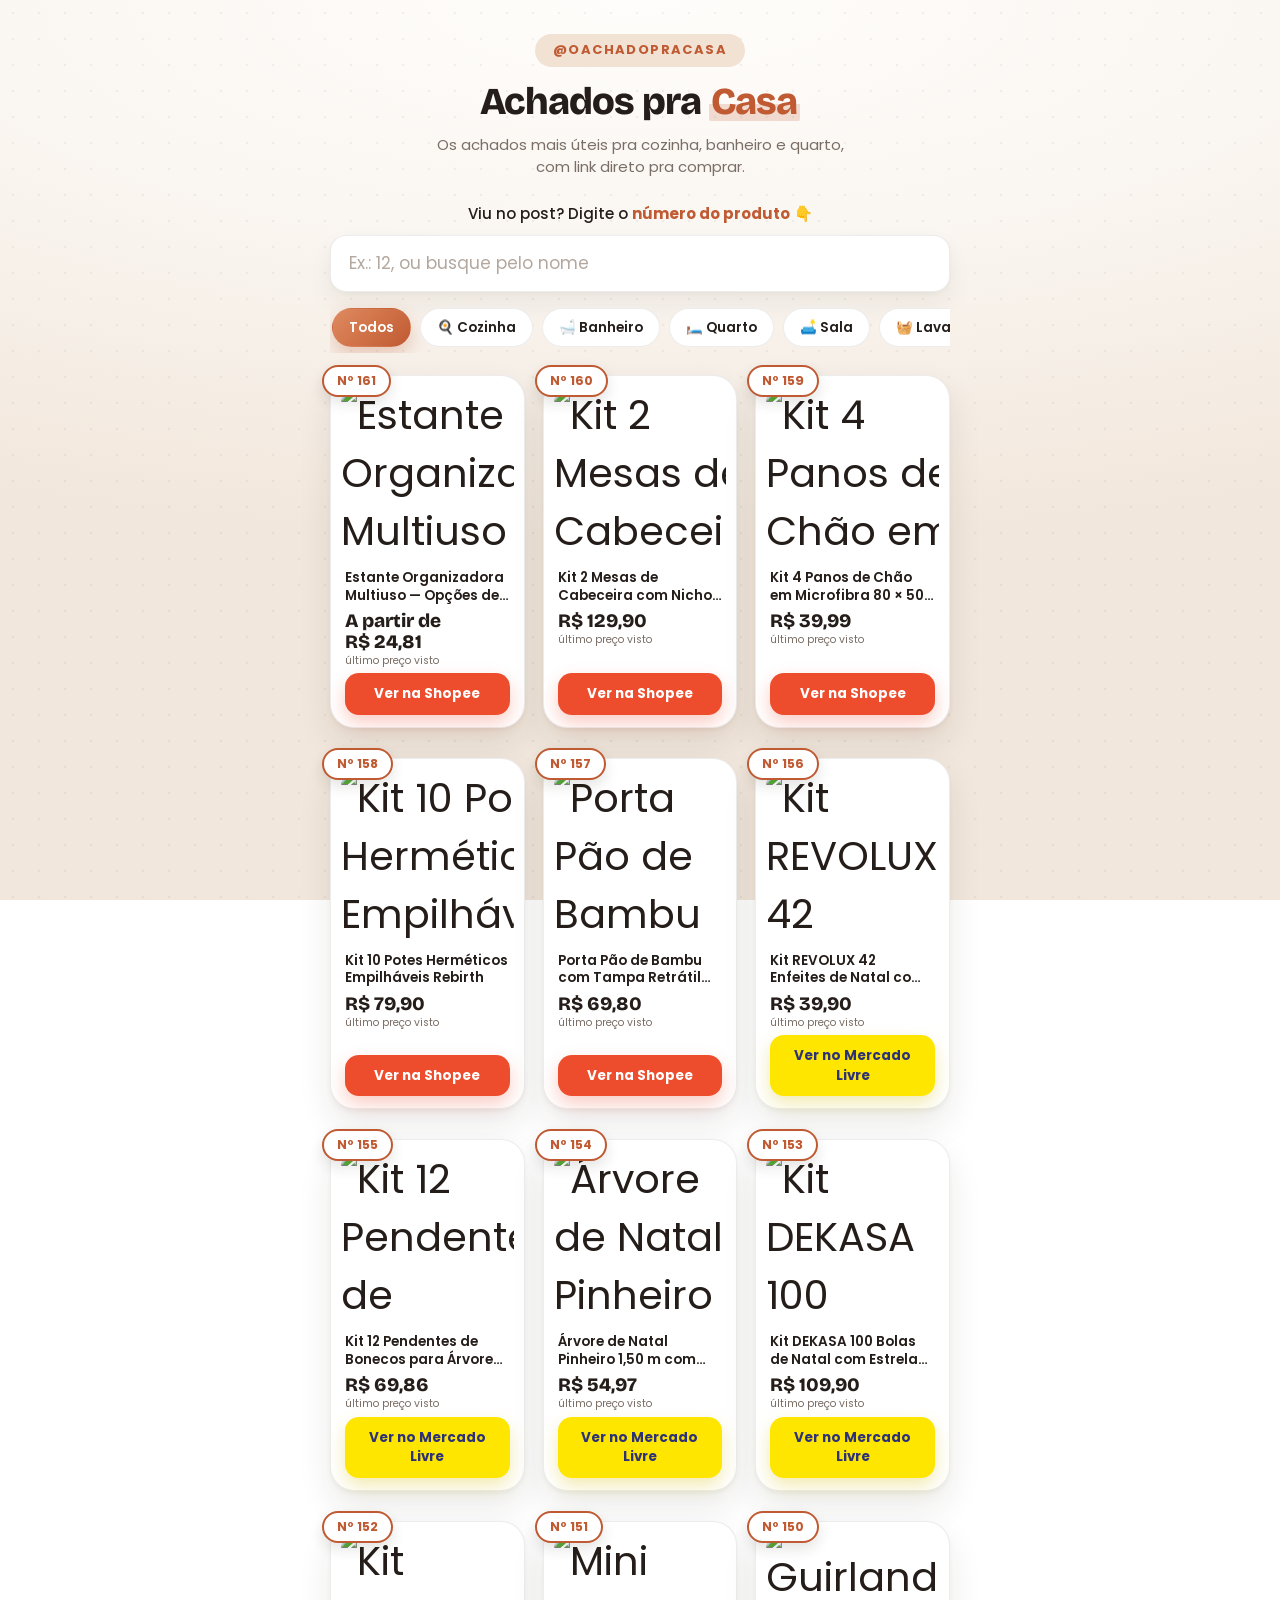
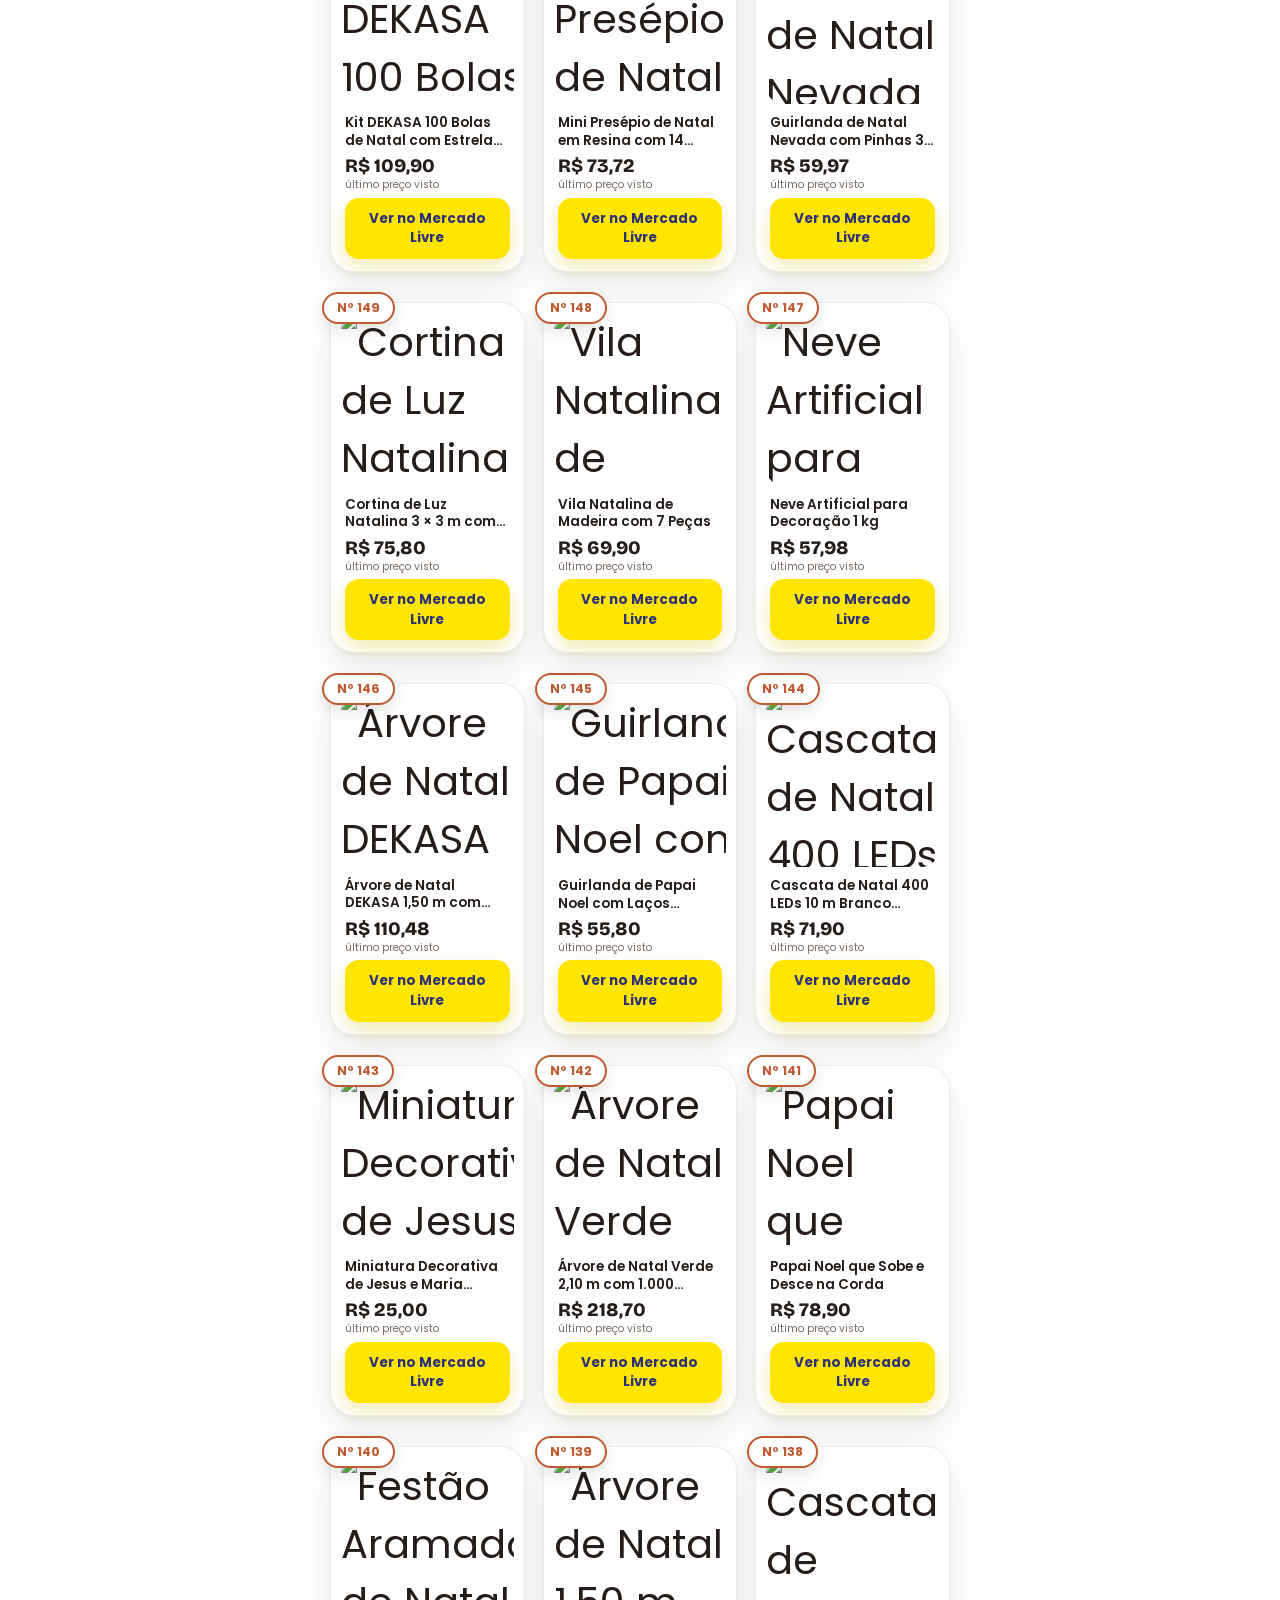
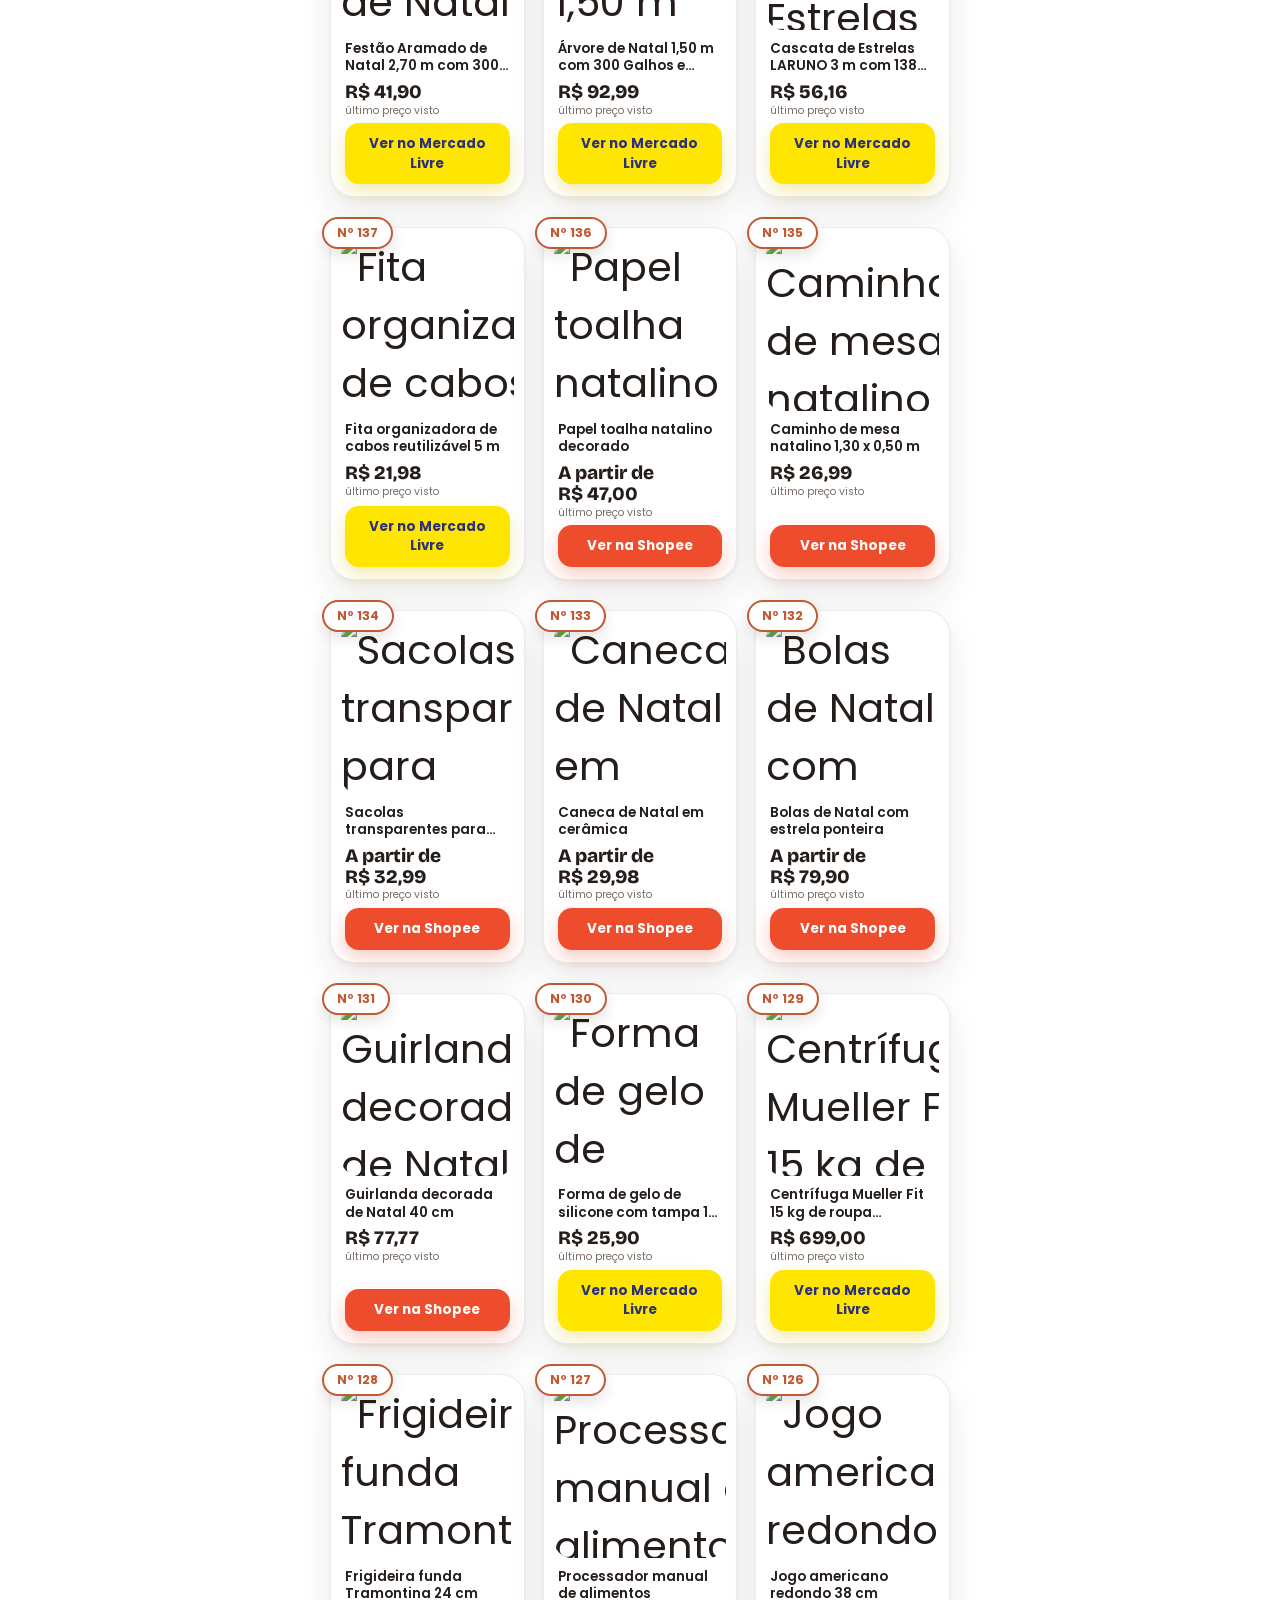
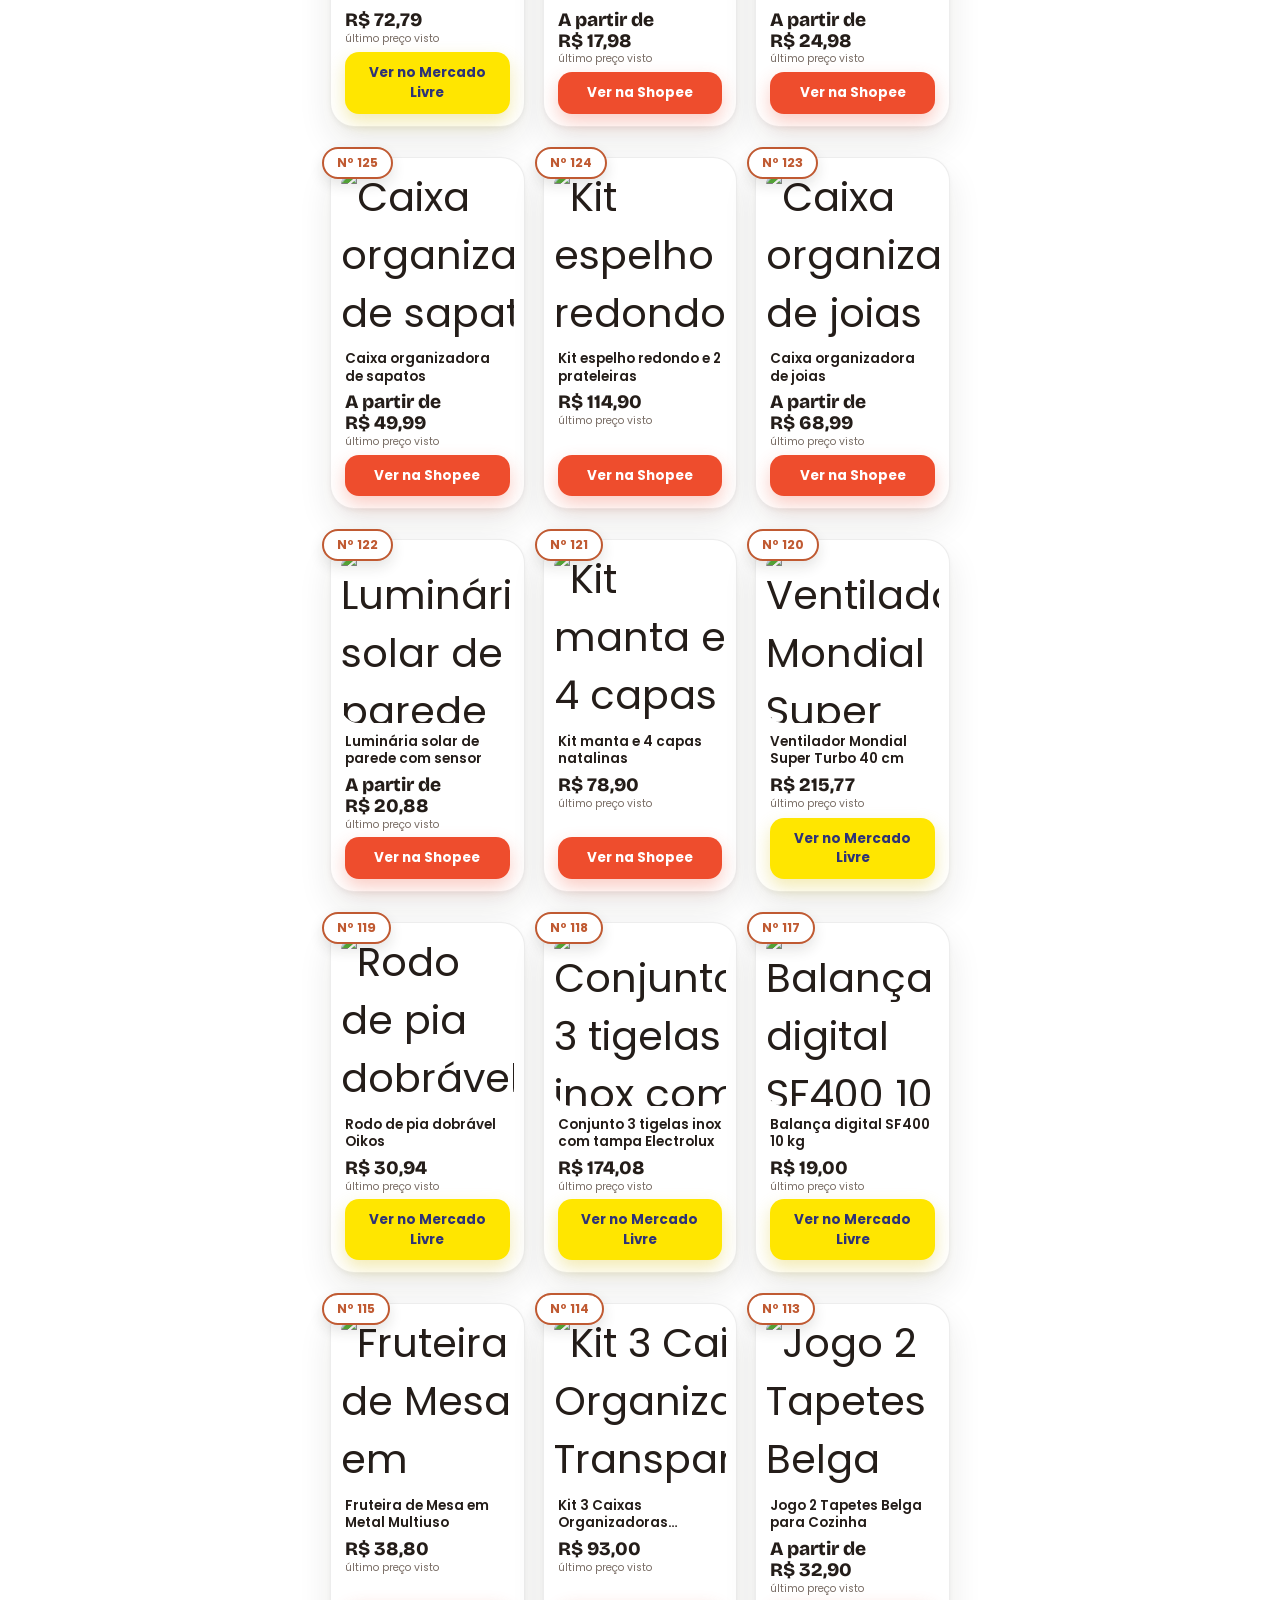
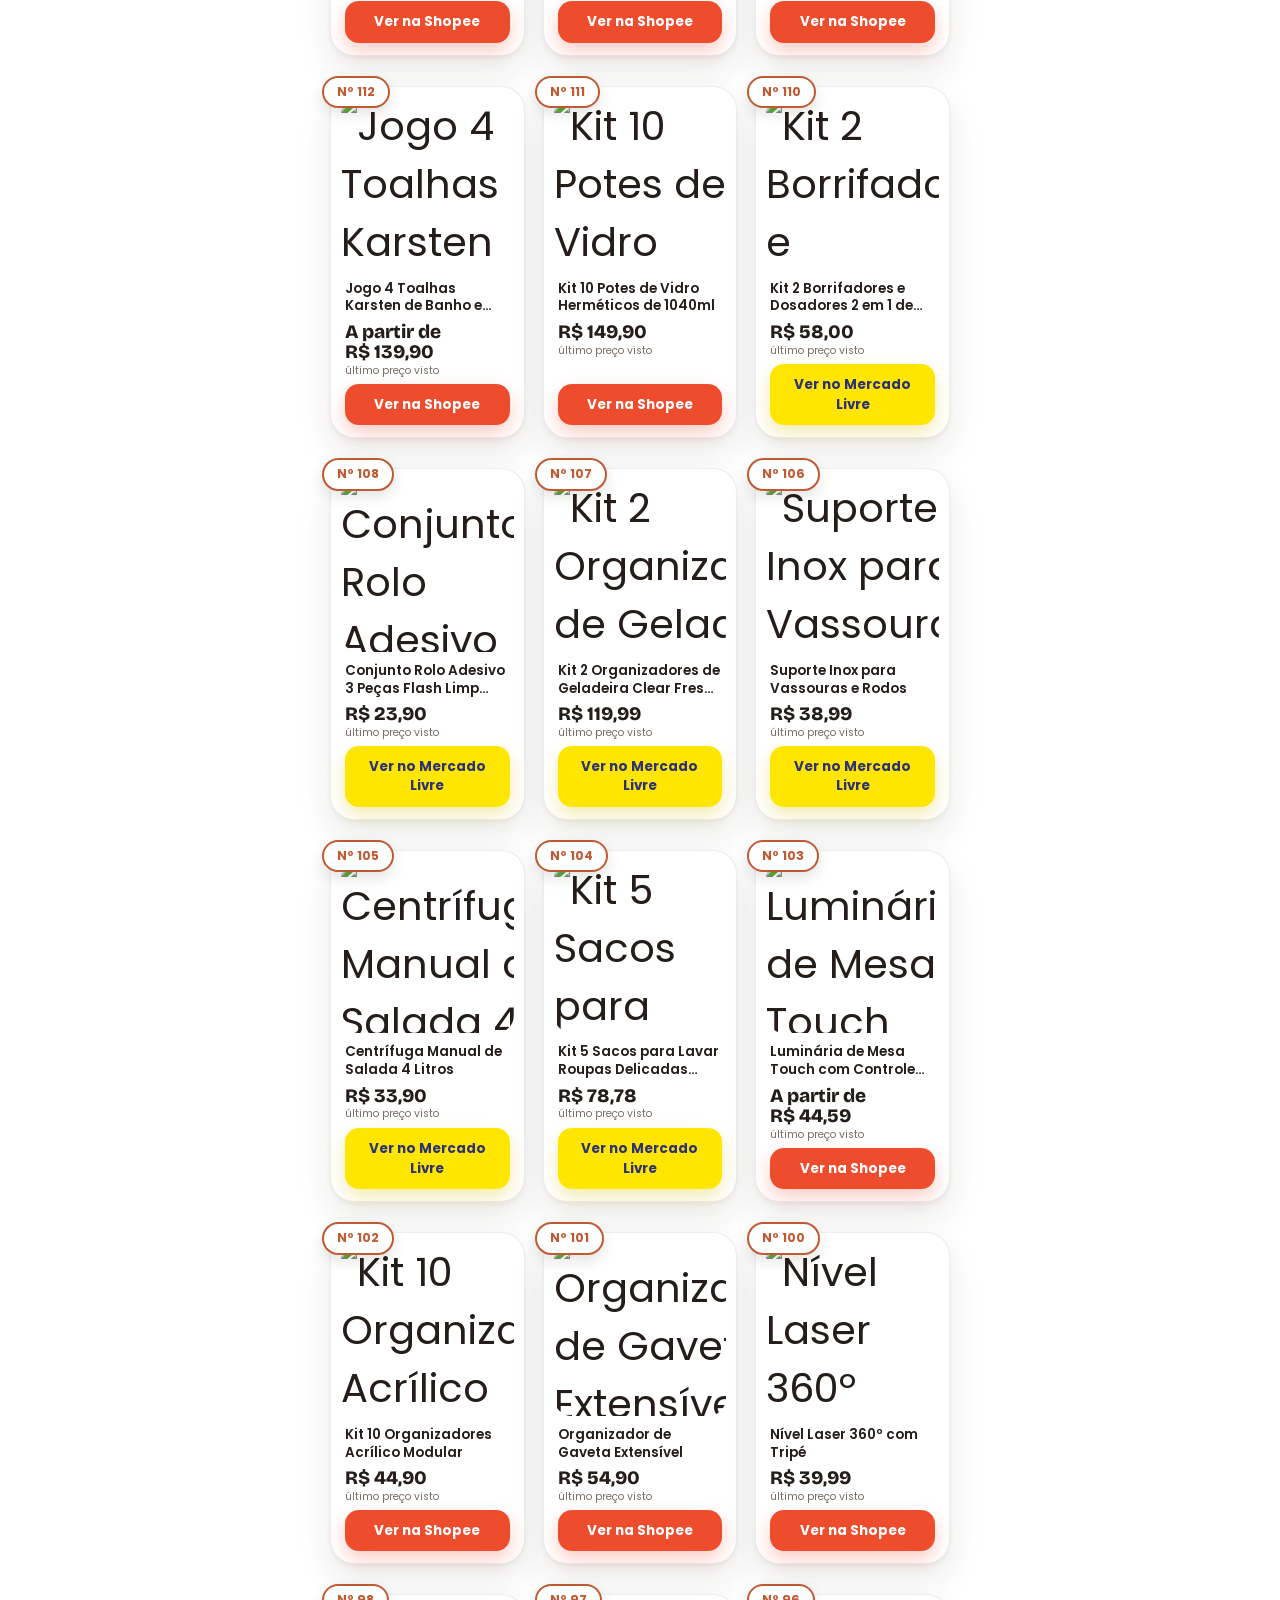
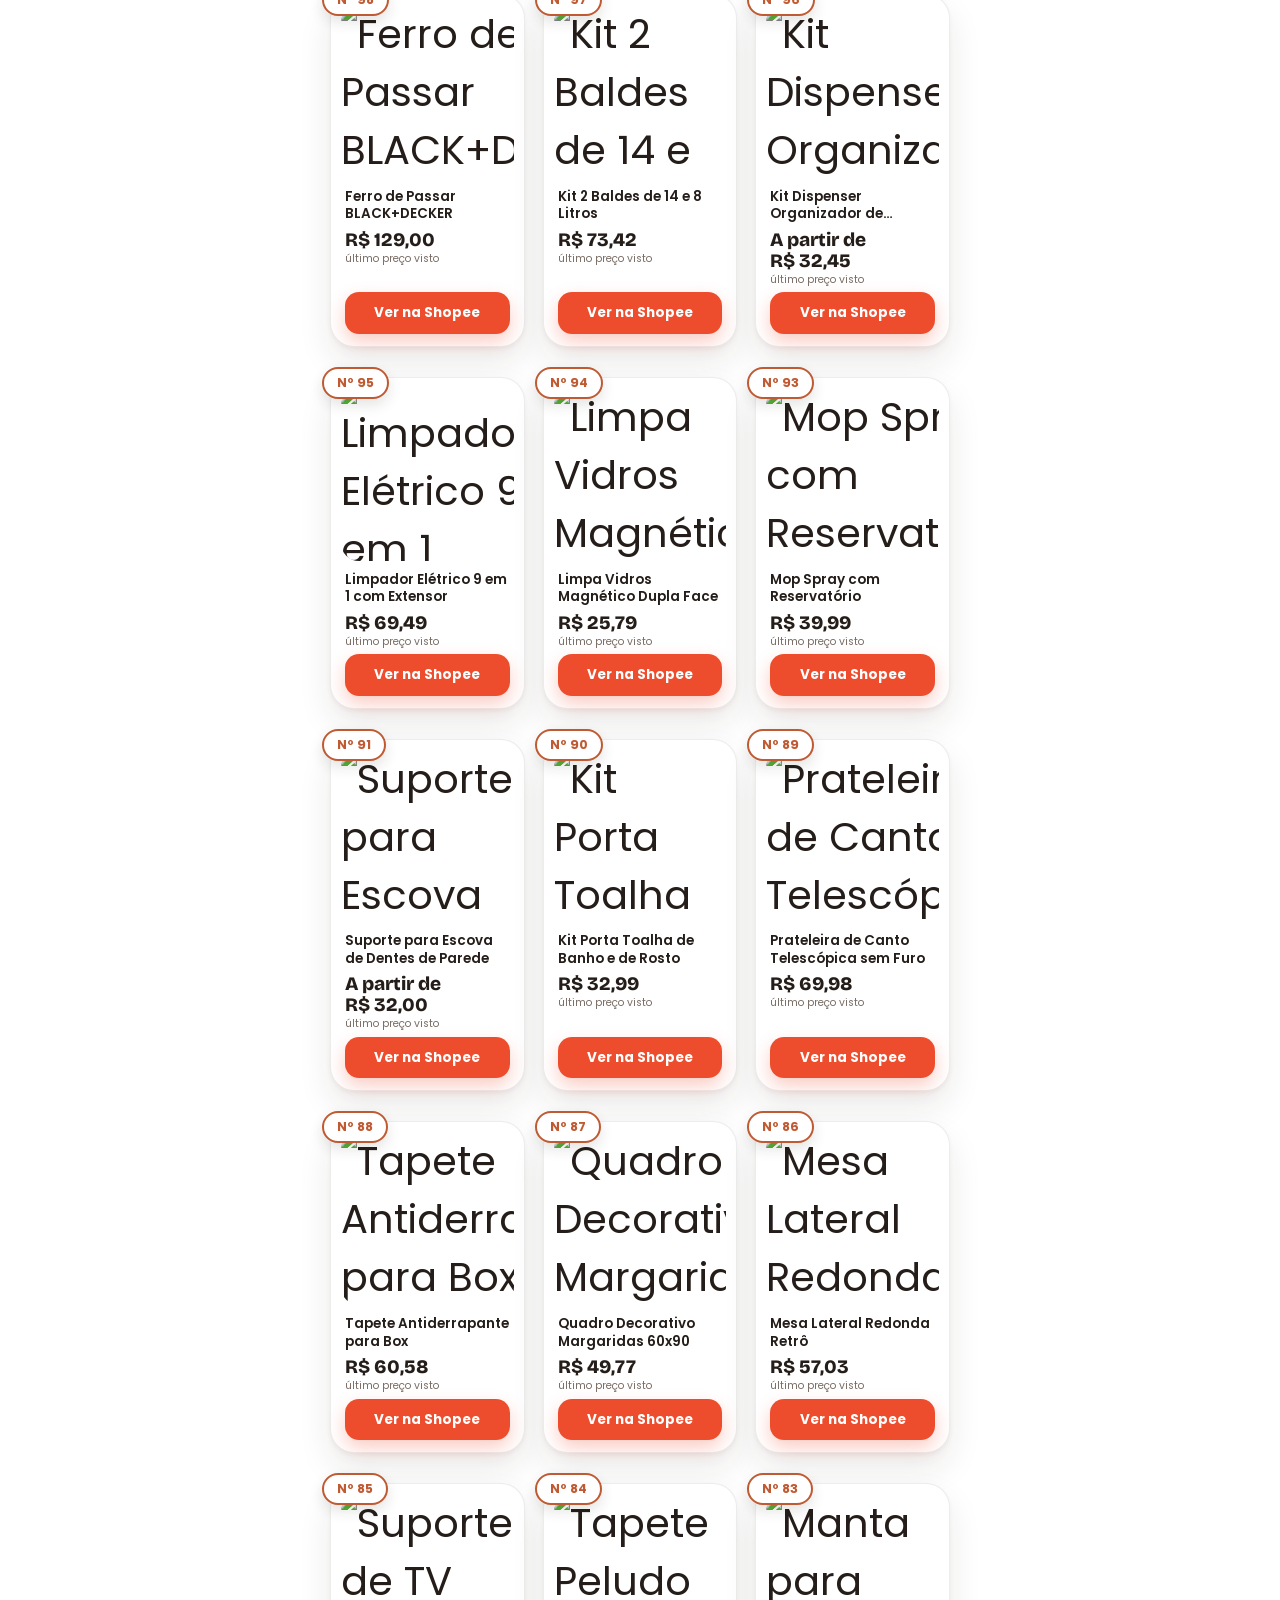
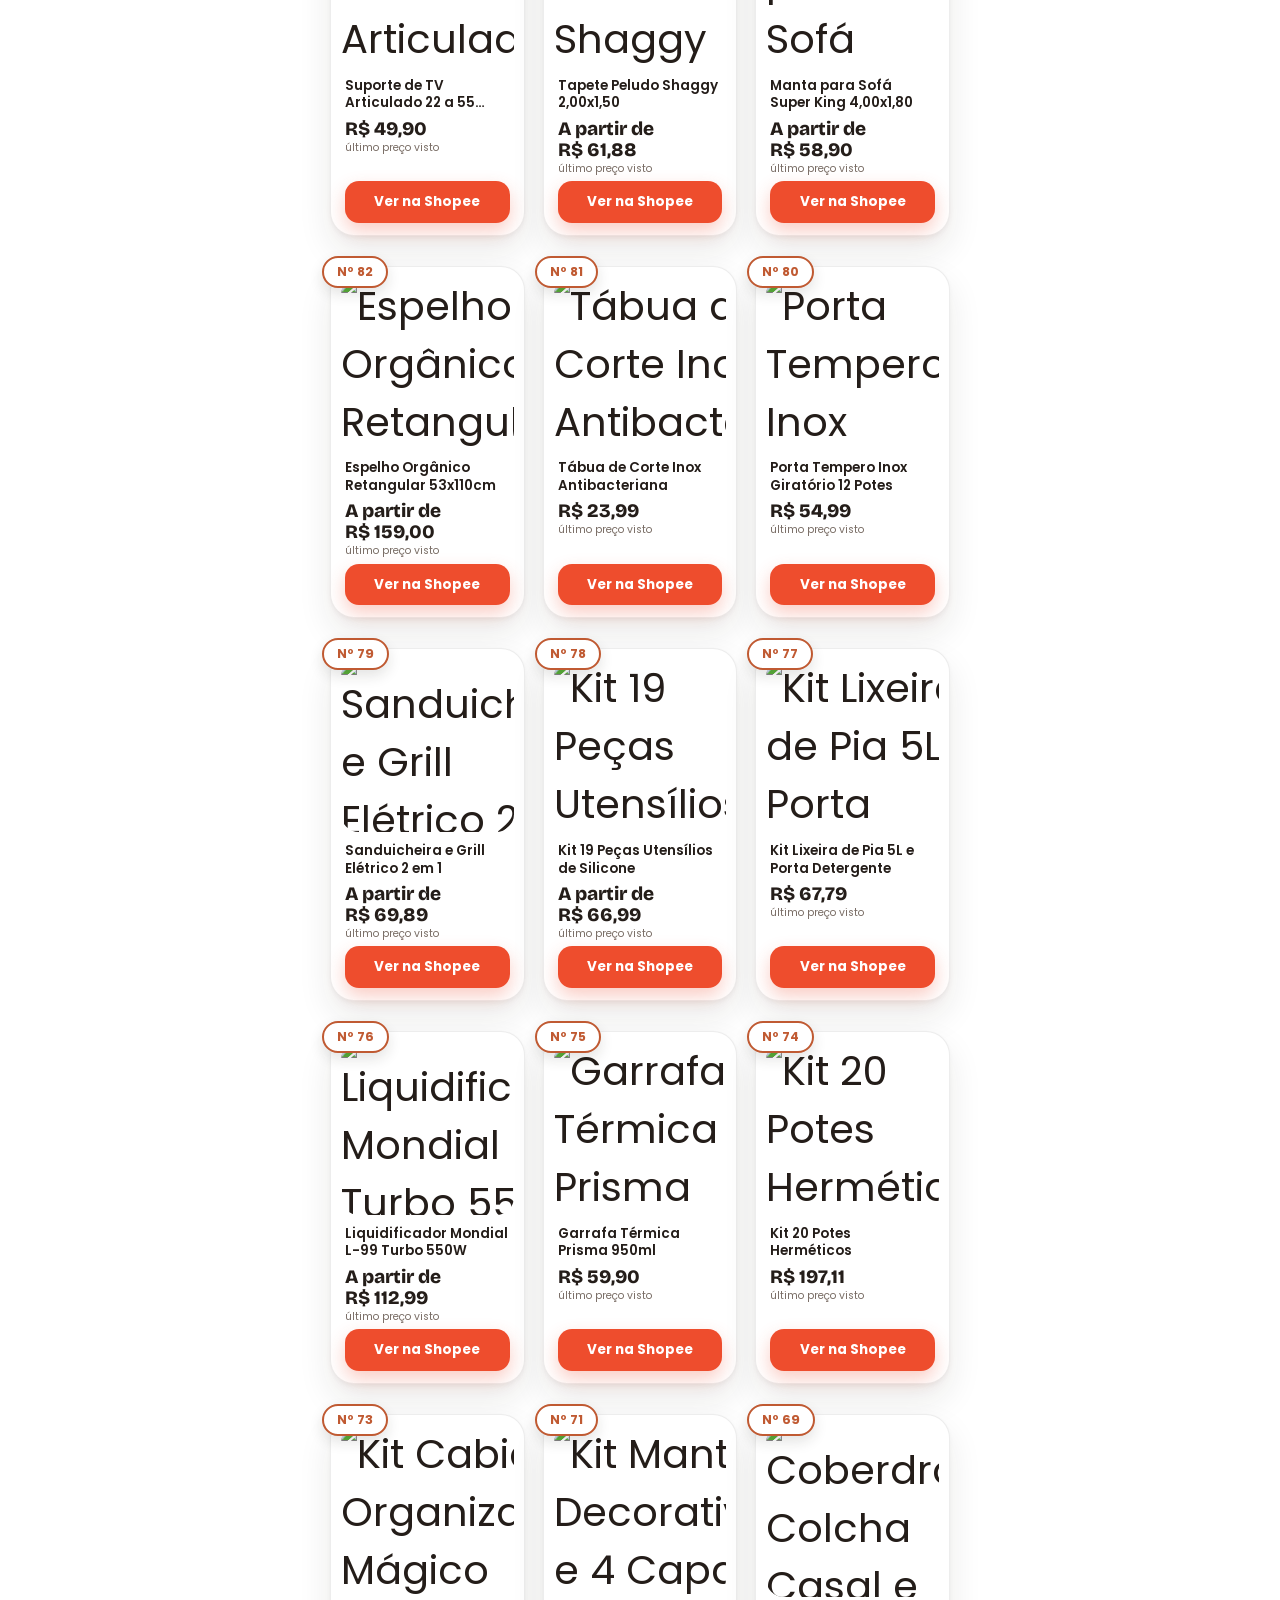
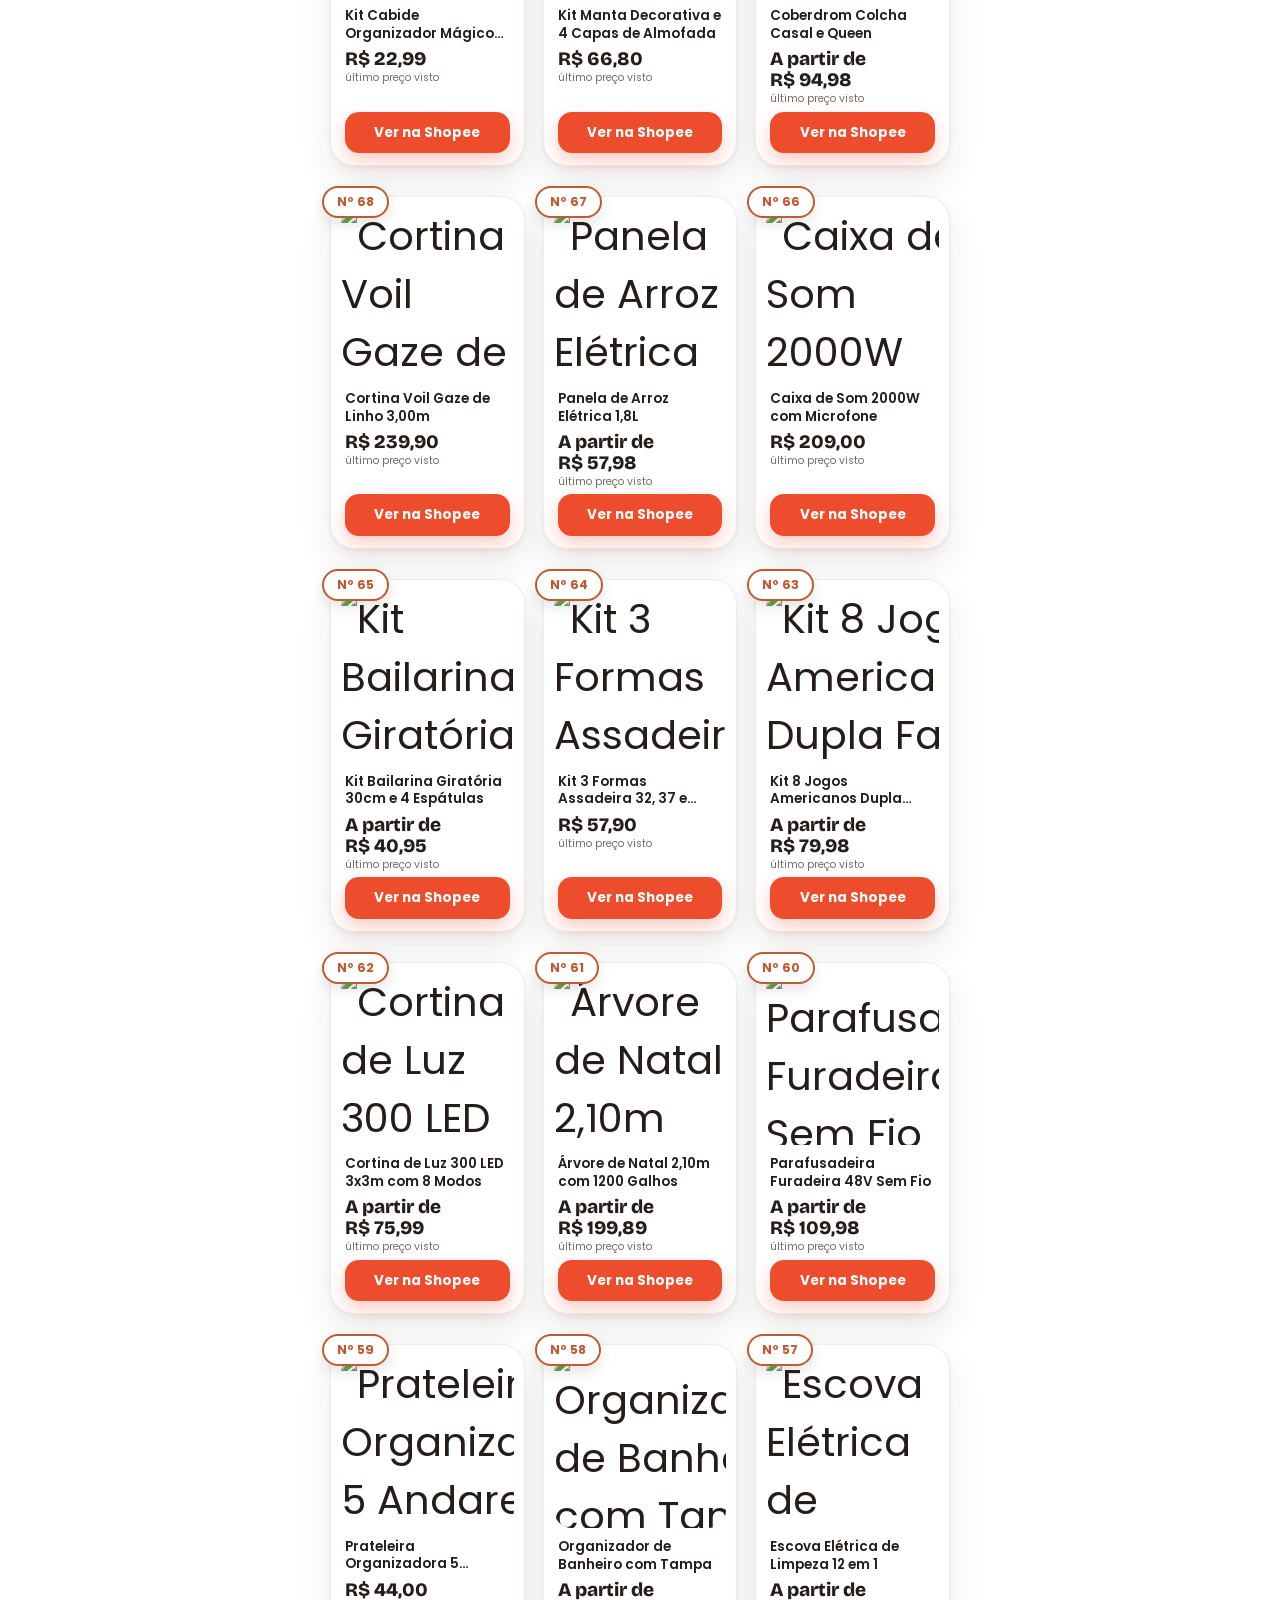
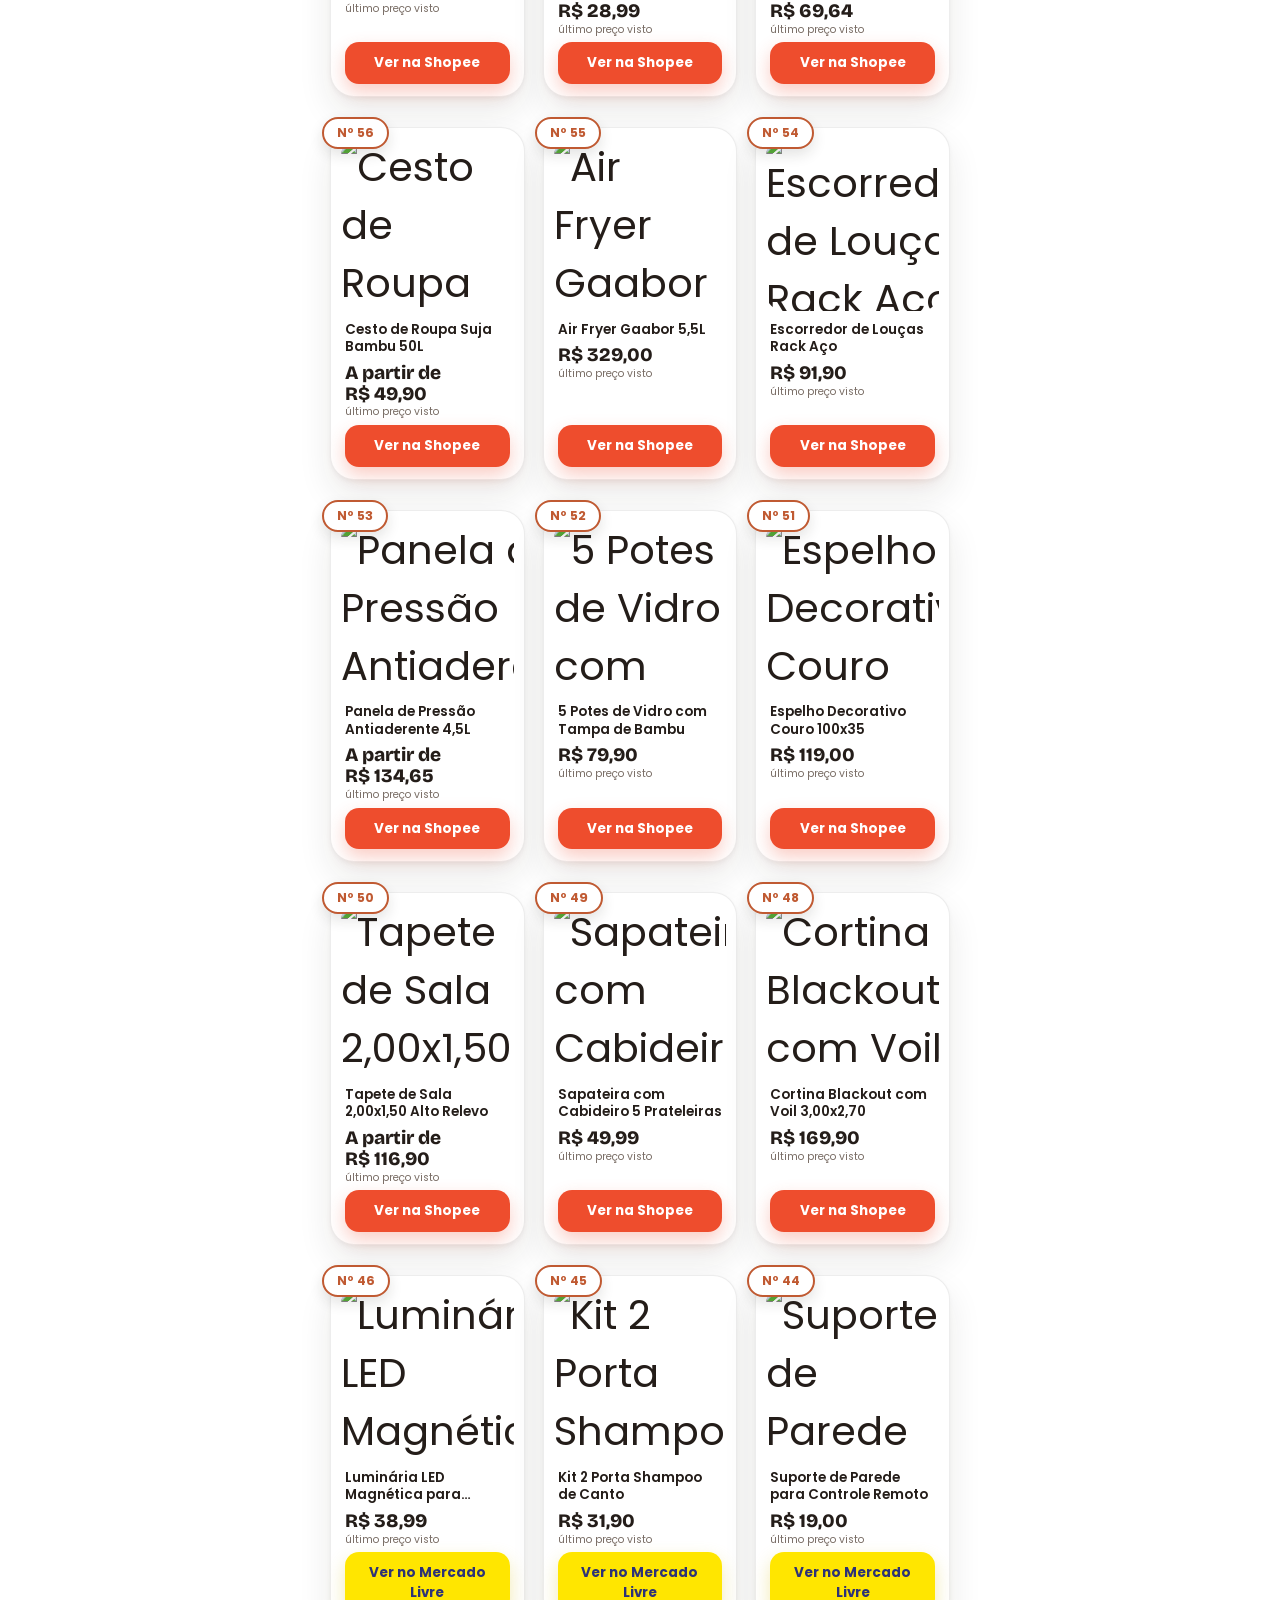
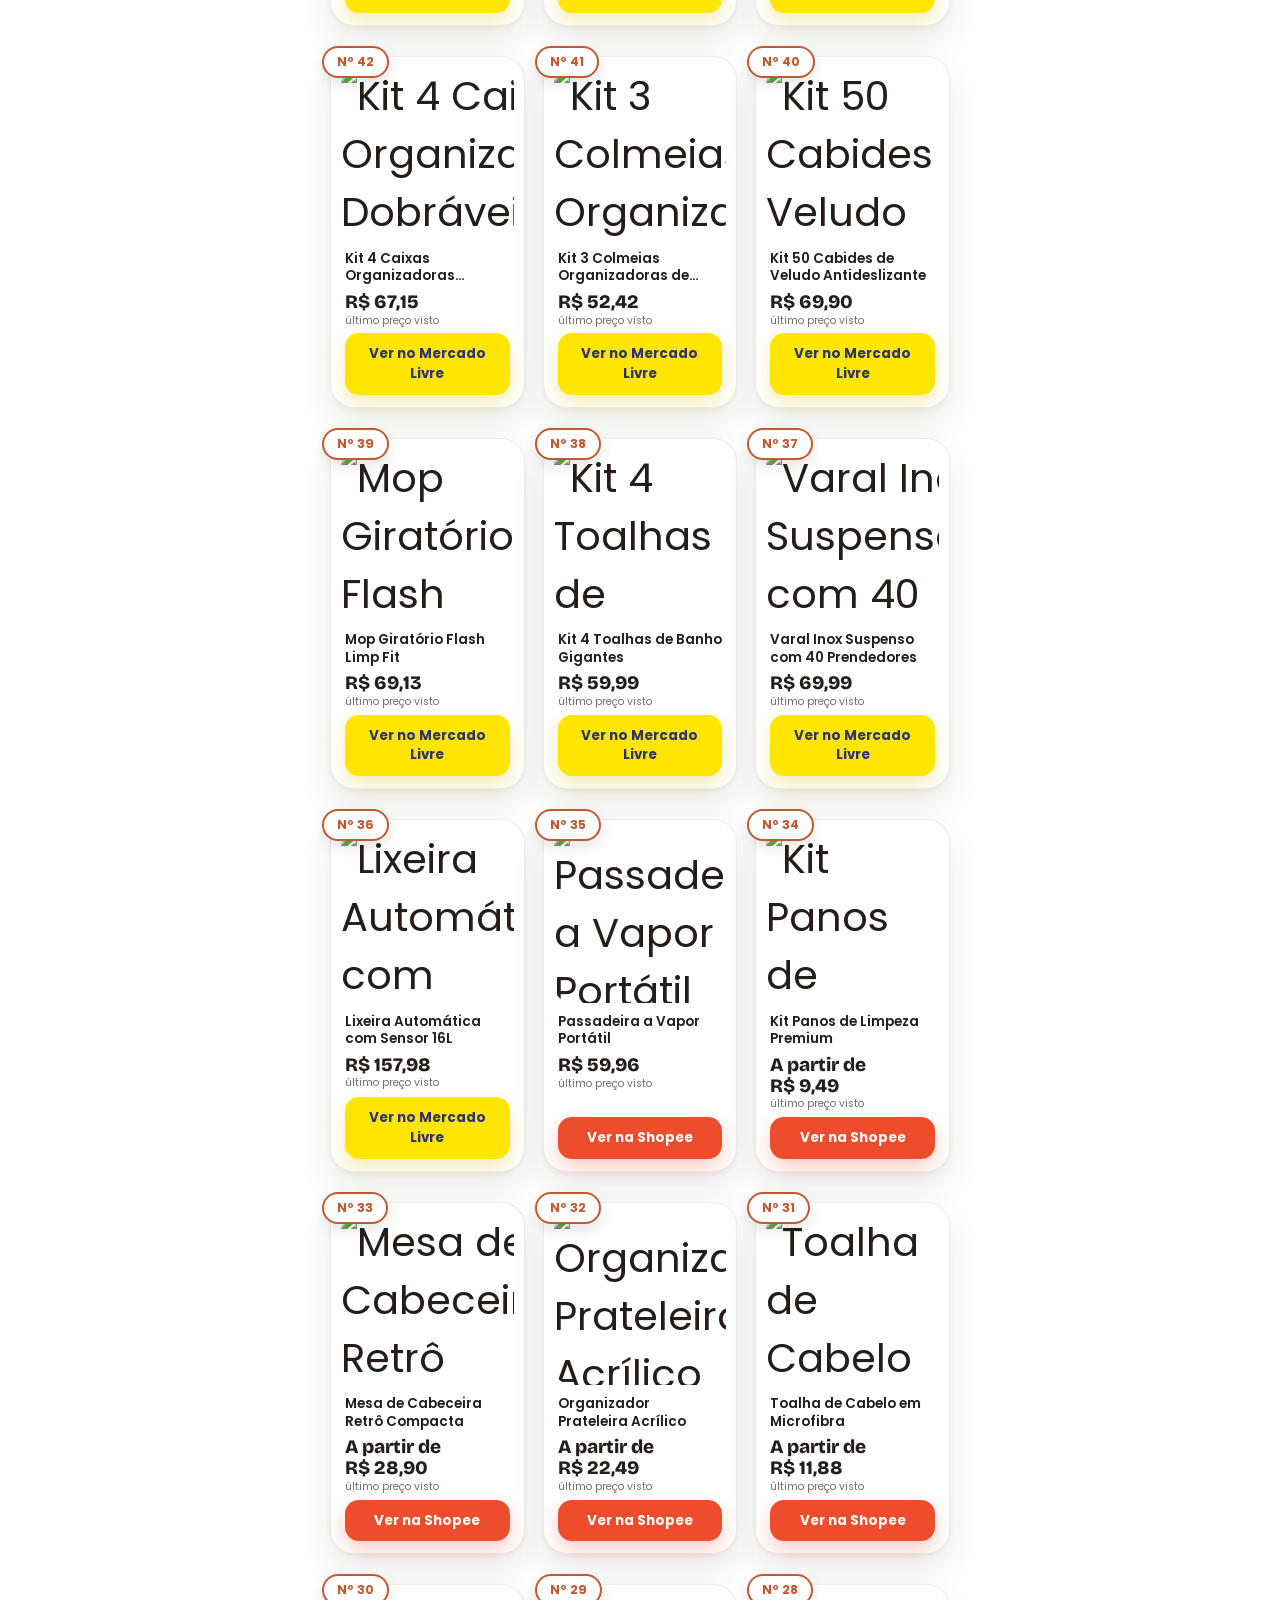
==== commit 56701841: "Atualiza página (153 produto(s))" ====
--- a/index.html
+++ b/index.html
@@ -149,7 +149,7 @@
 </div>
 
 <script>
-  const DADOS = {"categorias":{"cozinha":{"nome":"Cozinha","emoji":"🍳"},"banheiro":{"nome":"Banheiro","emoji":"🛁"},"quarto":{"nome":"Quarto","emoji":"🛏️"},"sala":{"nome":"Sala","emoji":"🛋️"},"lavanderia":{"nome":"Lavanderia","emoji":"🧺"},"organizacao":{"nome":"Organização","emoji":"📦"},"limpeza":{"nome":"Limpeza","emoji":"🧹"},"ferramentas":{"nome":"Ferramentas","emoji":"🔧"},"natal":{"nome":"Natal","emoji":"🎄"}},"lojas":{"shopee":"Shopee","mercadolivre":"Mercado Livre"},"produtos":[{"id":161,"nome":"Estante Organizadora Multiuso — Opções de 2 a 7 Níveis","loja":"shopee","categoria":"organizacao","link":"https://s.shopee.com.br/1gJm8peYR5","imagem":"https://cf.shopee.com.br/file/br-11134207-820mc-mtrcwhcyfabkdb","preco":24.81,"preco_max":63},{"id":160,"nome":"Kit 2 Mesas de Cabeceira com Nicho e Pés Retrô","loja":"shopee","categoria":"quarto","link":"https://s.shopee.com.br/50aE6xNStb","imagem":"https://cf.shopee.com.br/file/br-11134207-81ztc-mjx9uwzge39d4b","preco":129.9,"preco_max":129.9},{"id":159,"nome":"Kit 4 Panos de Chão em Microfibra 80 × 50 cm","loja":"shopee","categoria":"limpeza","link":"https://s.shopee.com.br/AUvAf3z5e6","imagem":"https://cf.shopee.com.br/file/br-11134207-820l6-mriqddxnod8n6f","preco":39.99,"preco_max":39.99},{"id":158,"nome":"Kit 10 Potes Herméticos Empilháveis Rebirth","loja":"shopee","categoria":"organizacao","link":"https://s.shopee.com.br/2BG2jkQPmd","imagem":"https://cf.shopee.com.br/file/br-11134207-820l4-mmje77j1jpc068","preco":79.9,"preco_max":79.9},{"id":157,"nome":"Porta Pão de Bambu com Tampa Retrátil 40 × 27 × 16 cm","loja":"shopee","categoria":"cozinha","link":"https://s.shopee.com.br/6VP1nhaMoB","imagem":"https://cf.shopee.com.br/file/br-11134201-820ll-mqy9fzs85rt12a","preco":69.8,"preco_max":69.8},{"id":156,"nome":"Kit REVOLUX 42 Enfeites de Natal com Laços e Estrela","loja":"mercadolivre","categoria":"natal","link":"https://meli.la/2ReXQFL","imagem":"https://http2.mlstatic.com/D_NQ_NP_721004-MLA116176797668_092026-O.webp","preco":39.9},{"id":155,"nome":"Kit 12 Pendentes de Bonecos para Árvore de Natal Vermelho","loja":"mercadolivre","categoria":"natal","link":"https://meli.la/21sn5vS","imagem":"https://http2.mlstatic.com/D_NQ_NP_891348-MLB116179654936_092026-O.webp","preco":45.01},{"id":154,"nome":"Árvore de Natal Pinheiro 1,50 m com 400 Galhos","loja":"mercadolivre","categoria":"natal","link":"https://meli.la/2Cxg3ji","imagem":"https://http2.mlstatic.com/D_NQ_NP_796109-MLA117267242950_102026-O.webp","preco":54.97},{"id":153,"nome":"Kit DEKASA 100 Bolas de Natal com Estrela Dourado","loja":"mercadolivre","categoria":"natal","link":"https://meli.la/34daQ1F","imagem":"https://http2.mlstatic.com/D_NQ_NP_955482-MLA115320606318_082026-O.webp","preco":109.9},{"id":152,"nome":"Kit DEKASA 100 Bolas de Natal com Estrela Vermelho","loja":"mercadolivre","categoria":"natal","link":"https://meli.la/1AZXeNP","imagem":"https://http2.mlstatic.com/D_NQ_NP_872811-MLA116751630319_082026-O.webp","preco":109.9},{"id":151,"nome":"Mini Presépio de Natal em Resina com 14 Peças","loja":"mercadolivre","categoria":"natal","link":"https://meli.la/2H15Pxz","imagem":"https://http2.mlstatic.com/D_NQ_NP_636080-MLB118964866367_102026-P.webp","preco":73.72},{"id":150,"nome":"Guirlanda de Natal Nevada com Pinhas 30 cm","loja":"mercadolivre","categoria":"natal","link":"https://meli.la/1bP5C8c","imagem":"https://http2.mlstatic.com/D_NQ_NP_820725-MLB93098941952_092025-O.webp","preco":39.95},{"id":149,"nome":"Cortina de Luz Natalina 3 × 3 m com 300 LEDs Amarelos","loja":"mercadolivre","categoria":"natal","link":"https://meli.la/2x1HMmv","imagem":"https://http2.mlstatic.com/D_NQ_NP_996903-MLB80381439624_112024-O.webp","preco":31.99},{"id":148,"nome":"Vila Natalina de Madeira com 7 Peças","loja":"mercadolivre","categoria":"natal","link":"https://meli.la/1wWNx21","imagem":"https://http2.mlstatic.com/D_NQ_NP_774142-MLB116658566451_082026-O.webp","preco":59.9},{"id":147,"nome":"Neve Artificial para Decoração 1 kg","loja":"mercadolivre","categoria":"natal","link":"https://meli.la/2ZMoFP2","imagem":"https://http2.mlstatic.com/D_NQ_NP_621720-MLB115042520804_082026-P.webp","preco":57.98},{"id":146,"nome":"Árvore de Natal DEKASA 1,50 m com 500 Galhos","loja":"mercadolivre","categoria":"natal","link":"https://meli.la/1Z8rm7k","imagem":"https://http2.mlstatic.com/D_NQ_NP_640277-MLA116816918193_082026-O.webp","preco":104.4},{"id":145,"nome":"Guirlanda de Papai Noel com Laços Vermelhos","loja":"mercadolivre","categoria":"natal","link":"https://meli.la/1o3VExs","imagem":"https://http2.mlstatic.com/D_NQ_NP_997557-MLB114789714648_082026-O.webp","preco":62.3},{"id":144,"nome":"Cascata de Natal 400 LEDs 10 m Branco Quente 110 V","loja":"mercadolivre","categoria":"natal","link":"https://meli.la/1QrHfUt","imagem":"https://http2.mlstatic.com/D_NQ_NP_822727-MLA117745798499_092026-O.webp","preco":71.9},{"id":143,"nome":"Miniatura Decorativa de Jesus e Maria Sentados","loja":"mercadolivre","categoria":"natal","link":"https://meli.la/2PvYjKi","imagem":"https://http2.mlstatic.com/D_NQ_NP_748333-MLB115551150366_082026-P.webp","preco":22},{"id":142,"nome":"Árvore de Natal Verde 2,10 m com 1.000 Galhos","loja":"mercadolivre","categoria":"natal","link":"https://meli.la/1JMshjF","imagem":"https://http2.mlstatic.com/D_NQ_NP_945494-MLA116960701666_092026-O.webp","preco":218.7},{"id":141,"nome":"Papai Noel que Sobe e Desce na Corda","loja":"mercadolivre","categoria":"natal","link":"https://meli.la/2hdxEsG","imagem":"https://http2.mlstatic.com/D_NQ_NP_632408-MLB118198524665_092026-O.webp","preco":76.44},{"id":140,"nome":"Festão Aramado de Natal 2,70 m com 300 Galhos","loja":"mercadolivre","categoria":"natal","link":"https://meli.la/1CvAzHV","imagem":"https://http2.mlstatic.com/D_NQ_NP_808705-MLA116828761057_082026-O.webp","preco":41.9},{"id":139,"nome":"Árvore de Natal 1,50 m com 300 Galhos e Base de Metal","loja":"mercadolivre","categoria":"natal","link":"https://meli.la/2u6E2bo","imagem":"https://http2.mlstatic.com/D_NQ_NP_830247-MLA115910171004_092026-O.webp","preco":92.99},{"id":138,"nome":"Cascata de Estrelas LARUNO 3 m com 138 LEDs Branco Quente","loja":"mercadolivre","categoria":"natal","link":"https://meli.la/215qUhU","imagem":"https://http2.mlstatic.com/D_NQ_NP_673039-MLA96034904597_102025-P.webp","preco":56.16},{"id":137,"nome":"Fita organizadora de cabos reutilizável 5 m","loja":"mercadolivre","categoria":"organizacao","link":"https://meli.la/2J4yauc","imagem":"https://http2.mlstatic.com/D_NQ_NP_938424-MLB92978792947_092025-O.webp","preco":23.9},{"id":136,"nome":"Papel toalha natalino decorado","loja":"shopee","categoria":"natal","link":"https://s.shopee.com.br/9V2Ak65JDY","imagem":"https://cf.shopee.com.br/file/br-11134207-820ll-ms6x427cf9504d","preco":27,"preco_max":62},{"id":135,"nome":"Caminho de mesa natalino 1,30 x 0,50 m","loja":"shopee","categoria":"natal","link":"https://s.shopee.com.br/1LgT15RfTm","imagem":"https://cf.shopee.com.br/file/br-11134207-820l4-mra8u1tssg06d3","preco":26.99,"preco_max":26.99},{"id":134,"nome":"Sacolas transparentes para presentes","loja":"shopee","categoria":"natal","link":"https://s.shopee.com.br/W7M1YHi53","imagem":"https://cf.shopee.com.br/file/br-11134207-820ls-mpyragu2wd1c4a","preco":32.99,"preco_max":129.99},{"id":133,"nome":"Caneca de Natal em cerâmica","loja":"shopee","categoria":"natal","link":"https://s.shopee.com.br/60SIZesIr1","imagem":"https://cf.shopee.com.br/file/br-11134207-820lt-msrct08a3ax3fb","preco":29.98,"preco_max":32.98},{"id":132,"nome":"Bolas de Natal com estrela ponteira","loja":"shopee","categoria":"natal","link":"https://s.shopee.com.br/3Vkxb3t1MN","imagem":"https://cf.shopee.com.br/file/sg-11134201-8257w-mu2pzy7iodfk98","preco":12.9,"preco_max":184.9},{"id":131,"nome":"Guirlanda decorada de Natal 40 cm","loja":"shopee","categoria":"natal","link":"https://s.shopee.com.br/AAHrXJKqIA","imagem":"https://cf.shopee.com.br/file/sg-11134201-825ak-mt9k1jqfdb0m9f","preco":77.77,"preco_max":77.77},{"id":130,"nome":"Forma de gelo de silicone com tampa 15 cubos","loja":"mercadolivre","categoria":"cozinha","link":"https://meli.la/1kdcqdW","imagem":"https://http2.mlstatic.com/D_NQ_NP_693435-MLB91597415269_092025-O.webp","preco":22.99},{"id":129,"nome":"Centrífuga Mueller Fit 15 kg de roupa molhada","loja":"mercadolivre","categoria":"lavanderia","link":"https://meli.la/2rxcAE1","imagem":"https://http2.mlstatic.com/D_NQ_NP_875284-MLB119027815981_102026-O.webp","preco":749},{"id":128,"nome":"Frigideira funda Tramontina 24 cm","loja":"mercadolivre","categoria":"cozinha","link":"https://meli.la/2eMRduR","imagem":"https://http2.mlstatic.com/D_NQ_NP_692098-MLB54966675862_042023-O.webp","preco":72.79},{"id":127,"nome":"Processador manual de alimentos","loja":"shopee","categoria":"cozinha","link":"https://s.shopee.com.br/3g4NjpkCAA","imagem":"https://cf.shopee.com.br/file/sg-11134201-82586-mtk0qy2svkzs6b","preco":17.98,"preco_max":57.89},{"id":126,"nome":"Jogo americano redondo 38 cm","loja":"shopee","categoria":"cozinha","link":"https://s.shopee.com.br/1B5N5pM1j","imagem":"https://cf.shopee.com.br/file/sg-11134201-821dj-mgo4h9nc19u40a","preco":24.98,"preco_max":77},{"id":125,"nome":"Caixa organizadora de sapatos","loja":"shopee","categoria":"organizacao","link":"https://s.shopee.com.br/2VsQLgWtrI","imagem":"https://cf.shopee.com.br/file/br-11134207-81ztc-mitj3n4cm2v7ed","preco":54.99,"preco_max":169.99},{"id":124,"nome":"Kit espelho redondo e 2 prateleiras","loja":"shopee","categoria":"banheiro","link":"https://s.shopee.com.br/40hE8RIJzj","imagem":"https://cf.shopee.com.br/file/br-11134207-820le-mlnxnux19ati7e","preco":114.9,"preco_max":114.9},{"id":123,"nome":"Caixa organizadora de joias","loja":"shopee","categoria":"organizacao","link":"https://s.shopee.com.br/qkCMcLe6p","imagem":"https://cf.shopee.com.br/file/br-11134207-81z1k-mf8if56mk1s4e2","preco":62.99,"preco_max":71.99},{"id":122,"nome":"Luminária solar de parede com sensor","loja":"shopee","categoria":"sala","link":"https://s.shopee.com.br/9V2AgXfmgR","imagem":"https://cf.shopee.com.br/file/sg-11134201-825b9-msuv9j38rl6t71","preco":20.88,"preco_max":61.99},{"id":121,"nome":"Kit manta e 4 capas natalinas","loja":"shopee","categoria":"natal","link":"https://s.shopee.com.br/30ogwarXLB","imagem":"https://cf.shopee.com.br/file/br-11134207-820m9-mso9fc4v3g90bd","preco":68.9,"preco_max":69.9},{"id":120,"nome":"Ventilador Mondial Super Turbo 40 cm","loja":"mercadolivre","categoria":"sala","link":"https://meli.la/1PjD58F","imagem":"https://http2.mlstatic.com/D_NQ_NP_677368-MLA99595053082_122025-O.webp","preco":215.77},{"id":119,"nome":"Rodo de pia dobrável Oikos","loja":"mercadolivre","categoria":"cozinha","link":"https://meli.la/1pp1gyf","imagem":"https://http2.mlstatic.com/D_NQ_NP_888239-MLB52800066280_122022-O.webp","preco":31.9},{"id":118,"nome":"Conjunto 3 tigelas inox com tampa Electrolux","loja":"mercadolivre","categoria":"cozinha","link":"https://meli.la/1D6j5th","imagem":"https://http2.mlstatic.com/D_NQ_NP_948568-MLB100747568355_122025-O.webp","preco":162.71},{"id":117,"nome":"Balança digital SF400 10 kg","loja":"mercadolivre","categoria":"cozinha","link":"https://meli.la/2wbwnqW","imagem":"https://http2.mlstatic.com/D_NQ_NP_734075-MLA117828155172_102026-P.webp","preco":19},{"id":115,"nome":"Fruteira de Mesa em Metal Multiuso","loja":"shopee","categoria":"cozinha","link":"https://s.shopee.com.br/5VVsbVjWun","imagem":"https://cf.shopee.com.br/file/br-11134211-81zte-mko49067yfwi64","preco":38.8,"preco_max":38.8},{"id":114,"nome":"Kit 3 Caixas Organizadoras Transparentes de 34L","loja":"shopee","categoria":"organizacao","link":"https://s.shopee.com.br/8AWdmPQRPF","imagem":"https://cf.shopee.com.br/file/br-11134207-820l8-mrunq5nc9q124d","preco":93,"preco_max":93},{"id":113,"nome":"Jogo 2 Tapetes Belga para Cozinha","loja":"shopee","categoria":"cozinha","link":"https://s.shopee.com.br/9KibAYDKzo","imagem":"https://cf.shopee.com.br/file/br-11134207-820ma-ms12q7mu9z462e","preco":32.9,"preco_max":39.9},{"id":112,"nome":"Jogo 4 Toalhas Karsten de Banho e Rosto","loja":"shopee","categoria":"banheiro","link":"https://s.shopee.com.br/8AWdmP4a5R","imagem":"https://cf.shopee.com.br/file/br-11134207-820mh-mnbjhkltjf2815","preco":139.9,"preco_max":144.9},{"id":111,"nome":"Kit 10 Potes de Vidro Herméticos de 1040ml","loja":"shopee","categoria":"cozinha","link":"https://s.shopee.com.br/AKb8MNnX5k","imagem":"https://cf.shopee.com.br/file/br-11134207-820ln-ms23v6ge87466e","preco":159.9,"preco_max":159.9},{"id":110,"nome":"Kit 2 Borrifadores e Dosadores 2 em 1 de 500ml","loja":"mercadolivre","categoria":"cozinha","link":"https://meli.la/1yyCm7D","imagem":"https://http2.mlstatic.com/D_NQ_NP_696504-MLA112991963441_062026-O.webp","preco":58},{"id":108,"nome":"Conjunto Rolo Adesivo 3 Peças Flash Limp CST0085","loja":"mercadolivre","categoria":"lavanderia","link":"https://meli.la/1X5Nq4V","imagem":"https://http2.mlstatic.com/D_NQ_NP_786351-MLA99337784670_112025-O.webp","preco":23.9},{"id":107,"nome":"Kit 2 Organizadores de Geladeira Clear Fresh 5L","loja":"mercadolivre","categoria":"organizacao","link":"https://meli.la/1aPonpW","imagem":"https://http2.mlstatic.com/D_NQ_NP_962289-MLA95671667836_102025-O.webp","preco":119.99},{"id":106,"nome":"Suporte Inox para Vassouras e Rodos","loja":"mercadolivre","categoria":"lavanderia","link":"https://meli.la/1NJNMAN","imagem":"https://http2.mlstatic.com/D_NQ_NP_841779-MLB117890722027_092026-O.webp","preco":38.99},{"id":105,"nome":"Centrífuga Manual de Salada 4 Litros","loja":"mercadolivre","categoria":"cozinha","link":"https://meli.la/12jjWR3","imagem":"https://http2.mlstatic.com/D_NQ_NP_818687-MLB94549928475_102025-O.webp","preco":33.9},{"id":104,"nome":"Kit 5 Sacos para Lavar Roupas Delicadas Svan","loja":"mercadolivre","categoria":"lavanderia","link":"https://meli.la/1UfpQDN","imagem":"https://http2.mlstatic.com/D_NQ_NP_929335-MLA114472935742_082026-O.webp","preco":78.78},{"id":103,"nome":"Luminária de Mesa Touch com Controle Remoto","loja":"shopee","categoria":"quarto","link":"https://s.shopee.com.br/1BMNGQN1fd","imagem":"https://cf.shopee.com.br/file/sg-11134201-8259w-mqhs2imfi39o92","preco":46.29,"preco_max":99.19},{"id":102,"nome":"Kit 10 Organizadores Acrílico Modular","loja":"shopee","categoria":"organizacao","link":"https://s.shopee.com.br/8fSOCDPGtw","imagem":"https://cf.shopee.com.br/file/sg-11134201-8227k-mhvhuh6oiyo18c","preco":44.9,"preco_max":44.9},{"id":101,"nome":"Organizador de Gaveta Extensível","loja":"shopee","categoria":"organizacao","link":"https://s.shopee.com.br/9zxlhyA0zV","imagem":"https://cf.shopee.com.br/file/br-11134207-820l8-mqtf81wp81s040","preco":54.9,"preco_max":54.9},{"id":100,"nome":"Nível Laser 360º com Tripé","loja":"shopee","categoria":"ferramentas","link":"https://s.shopee.com.br/8V8xvIeF1Z","imagem":"https://cf.shopee.com.br/file/sg-11134201-81zw7-mmtaa6p5jnra09","preco":39.99,"preco_max":39.99},{"id":98,"nome":"Ferro de Passar BLACK+DECKER","loja":"shopee","categoria":"lavanderia","link":"https://s.shopee.com.br/7fZqvfAdkF","imagem":"https://cf.shopee.com.br/file/sg-11134201-824gh-mpsdxv2cwbv06a","preco":129,"preco_max":129},{"id":97,"nome":"Kit 2 Baldes de 14 e 8 Litros","loja":"shopee","categoria":"lavanderia","link":"https://s.shopee.com.br/8AW7WP8mSe","imagem":"https://cf.shopee.com.br/file/sg-11134201-82635-mlpdlg59jjsw92","preco":73.42,"preco_max":73.42},{"id":96,"nome":"Kit Dispenser Organizador de Lavanderia","loja":"shopee","categoria":"lavanderia","link":"https://s.shopee.com.br/5LBw9CAu8Z","imagem":"https://cf.shopee.com.br/file/br-11134207-81zts-mkmmy34hv08yed","preco":32.45,"preco_max":115.83},{"id":95,"nome":"Limpador Elétrico 9 em 1 com Extensor","loja":"shopee","categoria":"limpeza","link":"https://s.shopee.com.br/9fKvJGVJ5D","imagem":"https://cf.shopee.com.br/file/sg-11134201-81zwl-mimvbl089p8j4a","preco":69.49,"preco_max":69.49},{"id":94,"nome":"Limpa Vidros Magnético Dupla Face","loja":"shopee","categoria":"limpeza","link":"https://s.shopee.com.br/AKacBKZJVa","imagem":"https://cf.shopee.com.br/file/sg-11134201-823qr-mor5xh4vt0r3f9","preco":25.79,"preco_max":25.79},{"id":93,"nome":"Mop Spray com Reservatório","loja":"shopee","categoria":"limpeza","link":"https://s.shopee.com.br/3VkI2lqfJp","imagem":"https://cf.shopee.com.br/file/br-11134207-820m2-mool78g30vsz1c","preco":39.99,"preco_max":39.99},{"id":91,"nome":"Suporte para Escova de Dentes de Parede","loja":"shopee","categoria":"banheiro","link":"https://s.shopee.com.br/4Vcp9eA0qJ","imagem":"https://cf.shopee.com.br/file/cn-11134207-820l4-mfvyzhdxxwjy65","preco":32,"preco_max":59},{"id":90,"nome":"Kit Porta Toalha de Banho e de Rosto","loja":"shopee","categoria":"banheiro","link":"https://s.shopee.com.br/112x41hotC","imagem":"https://cf.shopee.com.br/file/br-11134207-81ztc-mj64qiml5qtdb7","preco":32.99,"preco_max":32.99},{"id":89,"nome":"Prateleira de Canto Telescópica sem Furo","loja":"shopee","categoria":"banheiro","link":"https://s.shopee.com.br/40gYYiceL1","imagem":"https://cf.shopee.com.br/file/sg-11134201-825as-mslj9swef0u95e","preco":69.98,"preco_max":69.98},{"id":88,"nome":"Tapete Antiderrapante para Box","loja":"shopee","categoria":"banheiro","link":"https://s.shopee.com.br/1APsCGM9p","imagem":"https://cf.shopee.com.br/file/br-11134207-820lq-mp54j2krhce919","preco":60.58,"preco_max":60.58},{"id":87,"nome":"Quadro Decorativo Margaridas 60x90","loja":"shopee","categoria":"sala","link":"https://s.shopee.com.br/LnGGvY3Gf","imagem":"https://cf.shopee.com.br/file/br-11134275-820m5-mppwd40yxwcg86","preco":49.77,"preco_max":49.77},{"id":86,"nome":"Mesa Lateral Redonda Retrô","loja":"shopee","categoria":"sala","link":"https://s.shopee.com.br/BTq4bUgsk","imagem":"https://cf.shopee.com.br/file/br-11134207-820ly-mpjsn53d9mo3b6","preco":57.03,"preco_max":57.03},{"id":85,"nome":"Suporte de TV Articulado 22 a 55 Polegadas","loja":"shopee","categoria":"sala","link":"https://s.shopee.com.br/9Ki4ucoyyJ","imagem":"https://cf.shopee.com.br/file/br-11134207-820m5-mqkps0umjl6p16","preco":49.9,"preco_max":49.9},{"id":84,"nome":"Tapete Peludo Shaggy 2,00x1,50","loja":"shopee","categoria":"sala","link":"https://s.shopee.com.br/2LYKZkl2U1","imagem":"https://cf.shopee.com.br/file/br-11134207-820lz-mlp9kpqlj37q06","preco":61.88,"preco_max":82.98},{"id":83,"nome":"Manta para Sofá Super King 4,00x1,80","loja":"shopee","categoria":"sala","link":"https://s.shopee.com.br/8AW7WSpQaK","imagem":"https://cf.shopee.com.br/file/br-11134207-7r98o-m1yk83725r6sca","preco":58.9,"preco_max":64.9},{"id":82,"nome":"Espelho Orgânico Retangular 53x110cm","loja":"shopee","categoria":"sala","link":"https://s.shopee.com.br/1qc3yoeTjI","imagem":"https://cf.shopee.com.br/file/br-11134207-820m3-mmvz422rexhc0e","preco":159,"preco_max":165},{"id":81,"nome":"Tábua de Corte Inox Antibacteriana","loja":"shopee","categoria":"cozinha","link":"https://s.shopee.com.br/3VkI2e2d1i","imagem":"https://cf.shopee.com.br/file/br-11134207-820l4-mmpu5t4d8q9w1d","preco":23.99,"preco_max":23.99},{"id":80,"nome":"Porta Tempero Inox Giratório 12 Potes","loja":"shopee","categoria":"cozinha","link":"https://s.shopee.com.br/4AzylG1IOt","imagem":"https://cf.shopee.com.br/file/br-11134207-820m1-mo72243ql24gca","preco":54.99,"preco_max":54.99},{"id":79,"nome":"Sanduicheira e Grill Elétrico 2 em 1","loja":"shopee","categoria":"cozinha","link":"https://s.shopee.com.br/1BMNGOoEPs","imagem":"https://cf.shopee.com.br/file/br-11134207-820ll-mnlu0wvhpxq91f","preco":69.89,"preco_max":74.9},{"id":78,"nome":"Kit 19 Peças Utensílios de Silicone","loja":"shopee","categoria":"cozinha","link":"https://s.shopee.com.br/7Kx0bhIu05","imagem":"https://cf.shopee.com.br/file/br-11134207-81z1k-mihcvwmnxatdeb","preco":66.99,"preco_max":66.99},{"id":77,"nome":"Kit Lixeira de Pia 5L e Porta Detergente","loja":"shopee","categoria":"cozinha","link":"https://s.shopee.com.br/5VVMLiQkC4","imagem":"https://cf.shopee.com.br/file/br-11134207-820lg-mra6ut14j11h76","preco":67.79,"preco_max":67.79},{"id":76,"nome":"Liquidificador Mondial L-99 Turbo 550W","loja":"shopee","categoria":"cozinha","link":"https://s.shopee.com.br/1BMNGPItNO","imagem":"https://cf.shopee.com.br/file/br-11134207-7r98o-mc83lzgst4gw71","preco":112.99,"preco_max":117.99},{"id":75,"nome":"Garrafa Térmica Prisma 950ml","loja":"shopee","categoria":"cozinha","link":"https://s.shopee.com.br/9fKvO0DsSt","imagem":"https://cf.shopee.com.br/file/sg-11134201-823pk-mpb78cwau6tefe","preco":59.9,"preco_max":59.9},{"id":74,"nome":"Kit 20 Potes Herméticos","loja":"shopee","categoria":"cozinha","link":"https://s.shopee.com.br/3LQrlXZe15","imagem":"https://cf.shopee.com.br/file/br-11134207-820ld-mp8722qtssg1d3","preco":197.11,"preco_max":197.11},{"id":73,"nome":"Kit Cabide Organizador Mágico com 10 Cabides","loja":"shopee","categoria":"quarto","link":"https://s.shopee.com.br/2qUbAbKQCp","imagem":"https://cf.shopee.com.br/file/br-11134207-81zud-mktxdk8pezghc0","preco":22.99,"preco_max":22.99},{"id":71,"nome":"Kit Manta Decorativa e 4 Capas de Almofada","loja":"shopee","categoria":"quarto","link":"https://s.shopee.com.br/5VVMLkhX7k","imagem":"https://cf.shopee.com.br/file/br-11134207-820me-mslpccmvq8ece9","preco":66.8,"preco_max":66.8},{"id":69,"nome":"Coberdrom Colcha Casal e Queen","loja":"shopee","categoria":"quarto","link":"https://s.shopee.com.br/9AOen7Nlux","imagem":"https://cf.shopee.com.br/file/br-11134207-820lb-mp8c10yyx5hde9","preco":94.98,"preco_max":299.98},{"id":68,"nome":"Cortina Voil Gaze de Linho 3,00m","loja":"shopee","categoria":"quarto","link":"https://s.shopee.com.br/2VrkmFS9U9","imagem":"https://cf.shopee.com.br/file/br-11134207-7r98o-lrfao1edqfjve0","preco":239.9,"preco_max":239.9},{"id":67,"nome":"Panela de Arroz Elétrica 1,8L","loja":"shopee","categoria":"cozinha","link":"https://s.shopee.com.br/2gBAyW6bN1","imagem":"https://cf.shopee.com.br/file/sg-11134201-821d4-mgpdkly8i4nh7c","preco":58.88,"preco_max":64.99},{"id":66,"nome":"Caixa de Som 2000W com Microfone","loja":"shopee","categoria":"sala","link":"https://s.shopee.com.br/4fwFO5zidV","imagem":"https://cf.shopee.com.br/file/sg-11134201-825aa-mswofzx5qdj5b6","preco":209.9,"preco_max":229},{"id":65,"nome":"Kit Bailarina Giratória 30cm e 4 Espátulas","loja":"shopee","categoria":"cozinha","link":"https://s.shopee.com.br/8fSO9QgMFi","imagem":"https://cf.shopee.com.br/file/sg-11134201-8262m-mjsw2rzcb28508","preco":40.95,"preco_max":43.02},{"id":64,"nome":"Kit 3 Formas Assadeira 32, 37 e 42cm","loja":"shopee","categoria":"cozinha","link":"https://s.shopee.com.br/8V8xx7gzab","imagem":"https://cf.shopee.com.br/file/br-11134207-820mb-mmuwj1d9zf29f8","preco":55.9,"preco_max":55.9},{"id":63,"nome":"Kit 8 Jogos Americanos Dupla Face","loja":"shopee","categoria":"cozinha","link":"https://s.shopee.com.br/9AOekL9eka","imagem":"https://cf.shopee.com.br/file/br-11134207-81zum-mkpedc7j7u9v9f","preco":79.98,"preco_max":258.91},{"id":62,"nome":"Cortina de Luz 300 LED 3x3m com 8 Modos","loja":"shopee","categoria":"natal","link":"https://s.shopee.com.br/4VcpBjAUfD","imagem":"https://cf.shopee.com.br/file/br-11134207-820m8-msnwhylh0p38e3","preco":33.99,"preco_max":72.99},{"id":61,"nome":"Árvore de Natal 2,10m com 1200 Galhos","loja":"shopee","categoria":"natal","link":"https://s.shopee.com.br/9Ki4wbJ27d","imagem":"https://cf.shopee.com.br/file/br-11134207-81z1k-mgtlsylxq8skd0","preco":199.89,"preco_max":319.9},{"id":60,"nome":"Parafusadeira Furadeira 48V Sem Fio","loja":"shopee","categoria":"ferramentas","link":"https://s.shopee.com.br/5LBw9SmIim","imagem":"https://cf.shopee.com.br/file/cn-11134207-820l4-mpuoa8cwcwld46","preco":109.98,"preco_max":115.96},{"id":59,"nome":"Prateleira Organizadora 5 Andares","loja":"shopee","categoria":"banheiro","link":"https://s.shopee.com.br/30o1MYB0Uk","imagem":"https://cf.shopee.com.br/file/br-11134207-820m4-mo419qva5lvo1f","preco":44,"preco_max":44},{"id":58,"nome":"Organizador de Banheiro com Tampa","loja":"shopee","categoria":"banheiro","link":"https://s.shopee.com.br/5VVML91UQS","imagem":"https://cf.shopee.com.br/file/br-11134207-820ly-mo3tq29dbv9de4","preco":28.99,"preco_max":69.99},{"id":57,"nome":"Escova Elétrica de Limpeza 12 em 1","loja":"shopee","categoria":"limpeza","link":"https://s.shopee.com.br/5LBw9IlnsD","imagem":"https://cf.shopee.com.br/file/br-11134207-820l7-mnvnfmffcfes12","preco":69.64,"preco_max":72.9},{"id":56,"nome":"Cesto de Roupa Suja Bambu 50L","loja":"shopee","categoria":"lavanderia","link":"https://s.shopee.com.br/2gBAyIL3Xm","imagem":"https://cf.shopee.com.br/file/br-11134207-7r98o-m76wmmm35ufg19","preco":49.9,"preco_max":59.9},{"id":55,"nome":"Air Fryer Gaabor 5,5L","loja":"shopee","categoria":"cozinha","link":"https://s.shopee.com.br/7fZqviMlVy","imagem":"https://cf.shopee.com.br/file/br-11134207-820lx-mm0ux58zbojq7e","preco":312.55,"preco_max":329},{"id":54,"nome":"Escorredor de Louças Rack Aço","loja":"shopee","categoria":"cozinha","link":"https://s.shopee.com.br/8V8xv2blgU","imagem":"https://cf.shopee.com.br/file/br-11134207-820lm-moercjnq82df8e","preco":91.9,"preco_max":91.9},{"id":53,"nome":"Panela de Pressão Antiaderente 4,5L","loja":"shopee","categoria":"cozinha","link":"https://s.shopee.com.br/4LJOxa0FzR","imagem":"https://cf.shopee.com.br/file/br-11134207-820le-mo9nab0ho2klbf","preco":134.65,"preco_max":186.9},{"id":52,"nome":"5 Potes de Vidro com Tampa de Bambu","loja":"shopee","categoria":"cozinha","link":"https://s.shopee.com.br/8V8xv27FDc","imagem":"https://cf.shopee.com.br/file/br-11134207-820m1-mo9xlkk1v092b8","preco":79.9,"preco_max":79.9},{"id":51,"nome":"Espelho Decorativo Couro 100x35","loja":"shopee","categoria":"sala","link":"https://s.shopee.com.br/LnGC3kBlt","imagem":"https://cf.shopee.com.br/file/br-11134207-81z1k-mgibn8pdyio589","preco":119,"preco_max":119},{"id":50,"nome":"Tapete de Sala 2,00x1,50 Alto Relevo","loja":"shopee","categoria":"sala","link":"https://s.shopee.com.br/2Vrkm3kP92","imagem":"https://cf.shopee.com.br/file/br-11134207-820lr-moo0x3jwa879af","preco":116.9,"preco_max":136.9},{"id":49,"nome":"Sapateira com Cabideiro 5 Prateleiras","loja":"shopee","categoria":"quarto","link":"https://s.shopee.com.br/6L4TL9hrrV","imagem":"https://cf.shopee.com.br/file/br-11134207-820l8-mq4y8em542rmd7","preco":49.99,"preco_max":49.99},{"id":48,"nome":"Cortina Blackout com Voil 3,00x2,70","loja":"shopee","categoria":"quarto","link":"https://s.shopee.com.br/W6gOZZlXx","imagem":"https://cf.shopee.com.br/file/br-11134207-7r98o-m65kv6nusiia60","preco":169.9,"preco_max":169.9},{"id":46,"nome":"Luminária LED Magnética para Armário","loja":"mercadolivre","categoria":"quarto","link":"https://meli.la/1crdBdZ","imagem":"https://http2.mlstatic.com/D_NQ_NP_918898-MLB105069030218_012026-O.webp","preco":37.82},{"id":45,"nome":"Kit 2 Porta Shampoo de Canto","loja":"mercadolivre","categoria":"banheiro","link":"https://meli.la/2CJEuqX","imagem":"https://http2.mlstatic.com/D_NQ_NP_919471-MLA115829444859_082026-O.webp","preco":31.9},{"id":44,"nome":"Suporte de Parede para Controle Remoto","loja":"mercadolivre","categoria":"sala","link":"https://meli.la/2dTzsLC","imagem":"https://http2.mlstatic.com/D_NQ_NP_947941-MLB105892751960_022026-O.webp","preco":15.84},{"id":42,"nome":"Kit 4 Caixas Organizadoras Dobráveis","loja":"mercadolivre","categoria":"organizacao","link":"https://meli.la/13K7iKZ","imagem":"https://http2.mlstatic.com/D_NQ_NP_612345-MLB105520237839_012026-O.webp","preco":67.15},{"id":41,"nome":"Kit 3 Colmeias Organizadoras de Gaveta","loja":"mercadolivre","categoria":"quarto","link":"https://meli.la/1dYUq3Y","imagem":"https://http2.mlstatic.com/D_NQ_NP_984853-MLA95678644866_102025-O.webp","preco":44.03},{"id":40,"nome":"Kit 50 Cabides de Veludo Antideslizante","loja":"mercadolivre","categoria":"quarto","link":"https://meli.la/2w3fBuq","imagem":"https://http2.mlstatic.com/D_NQ_NP_650980-MLA109739421496_042026-O.webp","preco":67.8},{"id":39,"nome":"Mop Giratório Flash Limp Fit","loja":"mercadolivre","categoria":"limpeza","link":"https://meli.la/1LsTsBL","imagem":"https://http2.mlstatic.com/D_NQ_NP_646002-MLA99406426656_112025-O.webp","preco":57.32},{"id":38,"nome":"Kit 4 Toalhas de Banho Gigantes","loja":"mercadolivre","categoria":"banheiro","link":"https://meli.la/1pEJjN4","imagem":"https://http2.mlstatic.com/D_NQ_NP_655993-MLA112117491538_062026-O.webp","preco":78.99},{"id":37,"nome":"Varal Inox Suspenso com 40 Prendedores","loja":"mercadolivre","categoria":"lavanderia","link":"https://meli.la/2L4gpu5","imagem":"https://http2.mlstatic.com/D_NQ_NP_684225-MLA108361334797_032026-O.webp","preco":69.99},{"id":36,"nome":"Lixeira Automática com Sensor 16L","loja":"mercadolivre","categoria":"limpeza","link":"https://meli.la/1Q3jDVT","imagem":"https://http2.mlstatic.com/D_NQ_NP_765803-MLA112010174337_052026-O.webp","preco":157.98},{"id":35,"nome":"Passadeira a Vapor Portátil","loja":"shopee","categoria":"lavanderia","link":"https://s.shopee.com.br/9peGVpeJWS","imagem":"https://down-br.img.susercontent.com/file/br-11134207-820md-mopi9poscy6dac","preco":59.96,"preco_max":59.96},{"id":34,"nome":"Kit Panos de Limpeza Premium","loja":"shopee","categoria":"limpeza","link":"https://s.shopee.com.br/9V1Q7DfaCQ","imagem":"https://down-br.img.susercontent.com/file/br-11134207-7r98o-mctxxpi1z6eqe5","preco":9.49,"preco_max":17.99},{"id":33,"nome":"Mesa de Cabeceira Retrô Compacta","loja":"shopee","categoria":"quarto","link":"https://s.shopee.com.br/AKaX6kcPVd","imagem":"https://down-br.img.susercontent.com/file/sg-11134201-7rd6x-luv5vclgwaxb45","preco":28.9,"preco_max":32.9},{"id":32,"nome":"Organizador Prateleira Acrílico","loja":"shopee","categoria":"banheiro","link":"https://s.shopee.com.br/9zxgi8dgBb","imagem":"https://down-br.img.susercontent.com/file/sg-11134201-81zwr-mieih5tm8i6b73","preco":22.49,"preco_max":49.99},{"id":31,"nome":"Toalha de Cabelo em Microfibra","loja":"shopee","categoria":"banheiro","link":"https://s.shopee.com.br/7AdVKvoSvg","imagem":"https://down-br.img.susercontent.com/file/br-11134201-820mh-mqx8siswqfb978","preco":11.88,"preco_max":23.99},{"id":30,"nome":"Kit 3 Toalhas de Banho 100% Algodão","loja":"shopee","categoria":"banheiro","link":"https://s.shopee.com.br/7VGLjXnCFq","imagem":"https://down-br.img.susercontent.com/file/br-11134207-820lk-mnvvbe3s6tq96f","preco":41.95,"preco_max":41.95},{"id":29,"nome":"Aromatizador e Umidificador de Ambiente","loja":"shopee","categoria":"sala","link":"https://s.shopee.com.br/8V8svNjOE4","imagem":"https://down-br.img.susercontent.com/file/br-11134207-7r98o-m15dorxzbhouf8","preco":30.99,"preco_max":60.99},{"id":28,"nome":"Arara Multiuso 4 Andares com Sapateira","loja":"shopee","categoria":"quarto","link":"https://s.shopee.com.br/6q0ewJpjbe","imagem":"https://down-br.img.susercontent.com/file/sg-11134201-7req6-m8dk5gglfv7k20","preco":39.49,"preco_max":45.49},{"id":27,"nome":"Espelho Orgânico Grande com LED","loja":"shopee","categoria":"quarto","link":"https://s.shopee.com.br/9059WIhUDF","imagem":"https://down-br.img.susercontent.com/file/br-11134207-820ll-mslrmo2fppfq1b","preco":79.99,"preco_max":199.99},{"id":26,"nome":"Lava-Roupas Omo Líquido 7L","loja":"shopee","categoria":"lavanderia","link":"https://s.shopee.com.br/AUtxIfY8Nb","imagem":"https://down-br.img.susercontent.com/file/sg-11134201-7rau5-mau62igmy63506","preco":147.04,"preco_max":147.04},{"id":25,"nome":"Kit 12 Potes Herméticos 800ml","loja":"shopee","categoria":"organizacao","link":"https://s.shopee.com.br/20vPB34UdA","imagem":"https://down-br.img.susercontent.com/file/br-11134207-820lc-mlziaikq0bgk4a","preco":37.49,"preco_max":37.49},{"id":24,"nome":"Jogo 6 Copos Diamond de Vidro","loja":"shopee","categoria":"cozinha","link":"https://s.shopee.com.br/80CcK4heS8","imagem":"https://down-br.img.susercontent.com/file/promo-dim-0100c3fd7c69a822085cb58fea0c11dc36f6","preco":26.96,"preco_max":26.96},{"id":23,"nome":"Jogo de Lençol 400 Fios Micropercal","loja":"shopee","categoria":"quarto","link":"https://s.shopee.com.br/9zxghka2OS","imagem":"https://down-br.img.susercontent.com/file/br-11134207-820ln-mo7pypmctxq9cb","preco":18.9,"preco_max":44.9},{"id":22,"nome":"Jogo 6 Taças Diamond de Vidro","loja":"shopee","categoria":"cozinha","link":"https://s.shopee.com.br/1AKnNC6gq","imagem":"https://down-br.img.susercontent.com/file/br-11134207-820lg-mr201woae6thda","preco":36.99,"preco_max":36.99},{"id":21,"nome":"Jogo de Panelas 10 Peças Antiaderente","loja":"shopee","categoria":"cozinha","link":"https://s.shopee.com.br/8AW2WNh17B","imagem":"https://down-br.img.susercontent.com/file/br-11134207-820m6-ms42s3kelced28","preco":199.99,"preco_max":199.99},{"id":20,"nome":"Projetor Portátil HY300 Wi-Fi","loja":"shopee","categoria":"sala","link":"https://s.shopee.com.br/9KhzuWcZkG","imagem":"https://down-br.img.susercontent.com/file/sg-11134201-8262y-ml8364ncclj703","preco":199.99,"preco_max":205.99},{"id":19,"nome":"Percarbonato Tira Manchas","loja":"shopee","categoria":"lavanderia","link":"https://s.shopee.com.br/2LYFZf3DxG","imagem":"https://down-br.img.susercontent.com/file/promo-dim-0100fddd0ad2494edc696c8b86f052f37e2e","preco":19.9,"preco_max":54.9},{"id":18,"nome":"Capa de Colchão Impermeável","loja":"shopee","categoria":"quarto","link":"https://s.shopee.com.br/1gIYmR5lJ4","imagem":"https://down-br.img.susercontent.com/file/br-11134207-7r98o-ltwjwwwq5uudff","preco":13.9,"preco_max":53.9},{"id":17,"nome":"Porta Frios Duplo para Geladeira","loja":"shopee","categoria":"cozinha","link":"https://s.shopee.com.br/2Vrfly2acJ","imagem":"https://down-br.img.susercontent.com/file/br-11134207-820l4-ml6ctmo8uvpi68","preco":17.7,"preco_max":17.7},{"id":16,"nome":"Torneira com Chuveiro Giratório 360º","loja":"shopee","categoria":"cozinha","link":"https://s.shopee.com.br/1LfiNp71yy","imagem":"https://down-br.img.susercontent.com/file/sg-11134201-825b6-ms1aw5eyy6m802","preco":25.88,"preco_max":25.99},{"id":15,"nome":"Organizador de Maquiagem Giratório 360º","loja":"shopee","categoria":"banheiro","link":"https://s.shopee.com.br/AKaX6MYliY","imagem":"https://down-br.img.susercontent.com/file/br-11134207-7r98o-m415wji061xdd5","preco":39.9,"preco_max":39.9},{"id":14,"nome":"Kit 24 Talheres Inox Dourados","loja":"shopee","categoria":"cozinha","link":"https://s.shopee.com.br/1Vz8a86Oe1","imagem":"https://down-br.img.susercontent.com/file/br-11134207-81ztl-mklyprfdk2rm83","preco":46.45,"preco_max":46.45},{"id":13,"nome":"Varal de Chão Dobrável 3 Andares","loja":"shopee","categoria":"lavanderia","link":"https://s.shopee.com.br/8pljJbeTlN","imagem":"https://down-br.img.susercontent.com/file/br-11134207-7r98o-m7augbm6ixf693","preco":79.99,"preco_max":79.99},{"id":12,"nome":"Papa-Bolinhas Elétrico Recarregável","loja":"shopee","categoria":"lavanderia","link":"https://s.shopee.com.br/9V1PxTuv3W","imagem":"https://down-br.img.susercontent.com/file/sg-11134201-821da-mh9eb9k11r0p48","preco":20.99,"preco_max":23.99},{"id":11,"nome":"Aspirador Vertical Britânia 2 em 1","loja":"shopee","categoria":"limpeza","link":"https://s.shopee.com.br/8fSI7Y8CUL","imagem":"https://down-br.img.susercontent.com/file/sg-11134201-8257t-msk294deek9517","preco":159.9,"preco_max":159.9},{"id":10,"nome":"Cafeteira Philco 15 Cafezinhos","loja":"shopee","categoria":"cozinha","link":"https://s.shopee.com.br/8pliJr7Z9M","imagem":"https://down-br.img.susercontent.com/file/sg-11134201-8258o-msk2369yxddtf4","preco":109.9,"preco_max":109.9},{"id":9,"nome":"Mini Liquidificador Portátil USB","loja":"shopee","categoria":"cozinha","link":"https://s.shopee.com.br/9fKpJO4OSV","imagem":"https://down-br.img.susercontent.com/file/br-11134207-7r98o-m326ai6rx4gl9c","preco":22.99,"preco_max":26},{"id":8,"nome":"Espremedor de Frutas Elétrico USB","loja":"shopee","categoria":"cozinha","link":"https://s.shopee.com.br/9peFVh3l7W","imagem":"https://down-br.img.susercontent.com/file/sg-11134201-8259f-msgkvfvn2sju02","preco":61.99,"preco_max":61.99},{"id":7,"nome":"Chaleira Elétrica Inox com Desligamento Automático","loja":"shopee","categoria":"cozinha","link":"https://s.shopee.com.br/9Khyum5f8P","imagem":"https://down-br.img.susercontent.com/file/br-11134207-820lc-mreq8encuolh62","preco":43.9,"preco_max":44.99},{"id":6,"nome":"Cozedor de Ovos Elétrico","loja":"shopee","categoria":"cozinha","link":"https://s.shopee.com.br/9V1P7551nQ","imagem":"https://down-br.img.susercontent.com/file/br-11134207-81z1k-mfytb2po8gzk07","preco":29.98,"preco_max":32.99},{"id":5,"nome":"Chaleira Elétrica Inox 1,8L","loja":"shopee","categoria":"cozinha","link":"https://s.shopee.com.br/AKaW6c1r6Z","imagem":"https://down-br.img.susercontent.com/file/br-11134207-820lg-mqfmutp6p53522","preco":41.99,"preco_max":89.99},{"id":4,"nome":"Chave T para Máquina de Lavar 10mm","loja":"shopee","categoria":"lavanderia","link":"https://s.shopee.com.br/AUtwIv1Dla","imagem":"https://down-br.img.susercontent.com/file/promo-dim-0100c60c95fde39beb972ee748354e938778","preco":12.98,"preco_max":12.98},{"id":3,"nome":"Picador e Processador Elétrico de Alimentos","loja":"shopee","categoria":"cozinha","link":"https://s.shopee.com.br/9zxfi037mT","imagem":"https://down-br.img.susercontent.com/file/sg-11134201-8262e-mjejrub4w35z78","preco":76.5,"preco_max":76.5},{"id":2,"nome":"Mixer Batedor Elétrico 2 em 1","loja":"shopee","categoria":"cozinha","link":"https://s.shopee.com.br/AAH5uJ2URU","imagem":"https://down-br.img.susercontent.com/file/sg-11134201-7rd48-lupf3z3a40mxf1","preco":17.95,"preco_max":17.95},{"id":1,"nome":"Omeleteira Agratto Mr Cheff Inox Redonda 127v / 220v","loja":"shopee","categoria":"cozinha","link":"https://s.shopee.com.br/1gIWFICgF0","imagem":"https://down-br.img.susercontent.com/file/br-11134207-820ll-mmc8h9uyaoee6b","preco":105.9,"preco_max":105.9}]};
+  const DADOS = {"categorias":{"cozinha":{"nome":"Cozinha","emoji":"🍳"},"banheiro":{"nome":"Banheiro","emoji":"🛁"},"quarto":{"nome":"Quarto","emoji":"🛏️"},"sala":{"nome":"Sala","emoji":"🛋️"},"lavanderia":{"nome":"Lavanderia","emoji":"🧺"},"organizacao":{"nome":"Organização","emoji":"📦"},"limpeza":{"nome":"Limpeza","emoji":"🧹"},"ferramentas":{"nome":"Ferramentas","emoji":"🔧"},"natal":{"nome":"Natal","emoji":"🎄"}},"lojas":{"shopee":"Shopee","mercadolivre":"Mercado Livre"},"produtos":[{"id":161,"nome":"Estante Organizadora Multiuso — Opções de 2 a 7 Níveis","loja":"shopee","categoria":"organizacao","link":"https://s.shopee.com.br/1gJm8peYR5","imagem":"https://cf.shopee.com.br/file/br-11134207-820mc-mtrcwhcyfabkdb","preco":24.81,"preco_max":63},{"id":160,"nome":"Kit 2 Mesas de Cabeceira com Nicho e Pés Retrô","loja":"shopee","categoria":"quarto","link":"https://s.shopee.com.br/50aE6xNStb","imagem":"https://cf.shopee.com.br/file/br-11134207-81ztc-mjx9uwzge39d4b","preco":129.9,"preco_max":129.9},{"id":159,"nome":"Kit 4 Panos de Chão em Microfibra 80 × 50 cm","loja":"shopee","categoria":"limpeza","link":"https://s.shopee.com.br/AUvAf3z5e6","imagem":"https://cf.shopee.com.br/file/br-11134207-820l6-mriqddxnod8n6f","preco":39.99,"preco_max":39.99},{"id":158,"nome":"Kit 10 Potes Herméticos Empilháveis Rebirth","loja":"shopee","categoria":"organizacao","link":"https://s.shopee.com.br/2BG2jkQPmd","imagem":"https://cf.shopee.com.br/file/br-11134207-820l4-mmje77j1jpc068","preco":79.9,"preco_max":79.9},{"id":157,"nome":"Porta Pão de Bambu com Tampa Retrátil 40 × 27 × 16 cm","loja":"shopee","categoria":"cozinha","link":"https://s.shopee.com.br/6VP1nhaMoB","imagem":"https://cf.shopee.com.br/file/br-11134201-820ll-mqy9fzs85rt12a","preco":69.8,"preco_max":69.8},{"id":156,"nome":"Kit REVOLUX 42 Enfeites de Natal com Laços e Estrela","loja":"mercadolivre","categoria":"natal","link":"https://meli.la/2ReXQFL","imagem":"https://http2.mlstatic.com/D_NQ_NP_721004-MLA116176797668_092026-O.webp","preco":39.9},{"id":155,"nome":"Kit 12 Pendentes de Bonecos para Árvore de Natal Vermelho","loja":"mercadolivre","categoria":"natal","link":"https://meli.la/21sn5vS","imagem":"https://http2.mlstatic.com/D_NQ_NP_891348-MLB116179654936_092026-O.webp","preco":69.86},{"id":154,"nome":"Árvore de Natal Pinheiro 1,50 m com 400 Galhos","loja":"mercadolivre","categoria":"natal","link":"https://meli.la/2Cxg3ji","imagem":"https://http2.mlstatic.com/D_NQ_NP_796109-MLA117267242950_102026-O.webp","preco":54.97},{"id":153,"nome":"Kit DEKASA 100 Bolas de Natal com Estrela Dourado","loja":"mercadolivre","categoria":"natal","link":"https://meli.la/34daQ1F","imagem":"https://http2.mlstatic.com/D_NQ_NP_955482-MLA115320606318_082026-O.webp","preco":109.9},{"id":152,"nome":"Kit DEKASA 100 Bolas de Natal com Estrela Vermelho","loja":"mercadolivre","categoria":"natal","link":"https://meli.la/1AZXeNP","imagem":"https://http2.mlstatic.com/D_NQ_NP_872811-MLA116751630319_082026-O.webp","preco":109.9},{"id":151,"nome":"Mini Presépio de Natal em Resina com 14 Peças","loja":"mercadolivre","categoria":"natal","link":"https://meli.la/2H15Pxz","imagem":"https://http2.mlstatic.com/D_NQ_NP_636080-MLB118964866367_102026-P.webp","preco":73.72},{"id":150,"nome":"Guirlanda de Natal Nevada com Pinhas 30 cm","loja":"mercadolivre","categoria":"natal","link":"https://meli.la/1bP5C8c","imagem":"https://http2.mlstatic.com/D_NQ_NP_820725-MLB93098941952_092025-O.webp","preco":59.97},{"id":149,"nome":"Cortina de Luz Natalina 3 × 3 m com 300 LEDs Amarelos","loja":"mercadolivre","categoria":"natal","link":"https://meli.la/2x1HMmv","imagem":"https://http2.mlstatic.com/D_NQ_NP_996903-MLB80381439624_112024-O.webp","preco":75.8},{"id":148,"nome":"Vila Natalina de Madeira com 7 Peças","loja":"mercadolivre","categoria":"natal","link":"https://meli.la/1wWNx21","imagem":"https://http2.mlstatic.com/D_NQ_NP_774142-MLB116658566451_082026-O.webp","preco":69.9},{"id":147,"nome":"Neve Artificial para Decoração 1 kg","loja":"mercadolivre","categoria":"natal","link":"https://meli.la/2ZMoFP2","imagem":"https://http2.mlstatic.com/D_NQ_NP_621720-MLB115042520804_082026-P.webp","preco":57.98},{"id":146,"nome":"Árvore de Natal DEKASA 1,50 m com 500 Galhos","loja":"mercadolivre","categoria":"natal","link":"https://meli.la/1Z8rm7k","imagem":"https://http2.mlstatic.com/D_NQ_NP_640277-MLA116816918193_082026-O.webp","preco":110.48},{"id":145,"nome":"Guirlanda de Papai Noel com Laços Vermelhos","loja":"mercadolivre","categoria":"natal","link":"https://meli.la/1o3VExs","imagem":"https://http2.mlstatic.com/D_NQ_NP_997557-MLB114789714648_082026-O.webp","preco":55.8},{"id":144,"nome":"Cascata de Natal 400 LEDs 10 m Branco Quente 110 V","loja":"mercadolivre","categoria":"natal","link":"https://meli.la/1QrHfUt","imagem":"https://http2.mlstatic.com/D_NQ_NP_822727-MLA117745798499_092026-O.webp","preco":71.9},{"id":143,"nome":"Miniatura Decorativa de Jesus e Maria Sentados","loja":"mercadolivre","categoria":"natal","link":"https://meli.la/2PvYjKi","imagem":"https://http2.mlstatic.com/D_NQ_NP_748333-MLB115551150366_082026-P.webp","preco":25},{"id":142,"nome":"Árvore de Natal Verde 2,10 m com 1.000 Galhos","loja":"mercadolivre","categoria":"natal","link":"https://meli.la/1JMshjF","imagem":"https://http2.mlstatic.com/D_NQ_NP_945494-MLA116960701666_092026-O.webp","preco":218.7},{"id":141,"nome":"Papai Noel que Sobe e Desce na Corda","loja":"mercadolivre","categoria":"natal","link":"https://meli.la/2hdxEsG","imagem":"https://http2.mlstatic.com/D_NQ_NP_632408-MLB118198524665_092026-O.webp","preco":78.9},{"id":140,"nome":"Festão Aramado de Natal 2,70 m com 300 Galhos","loja":"mercadolivre","categoria":"natal","link":"https://meli.la/1CvAzHV","imagem":"https://http2.mlstatic.com/D_NQ_NP_808705-MLA116828761057_082026-O.webp","preco":41.9},{"id":139,"nome":"Árvore de Natal 1,50 m com 300 Galhos e Base de Metal","loja":"mercadolivre","categoria":"natal","link":"https://meli.la/2u6E2bo","imagem":"https://http2.mlstatic.com/D_NQ_NP_830247-MLA115910171004_092026-O.webp","preco":92.99},{"id":138,"nome":"Cascata de Estrelas LARUNO 3 m com 138 LEDs Branco Quente","loja":"mercadolivre","categoria":"natal","link":"https://meli.la/215qUhU","imagem":"https://http2.mlstatic.com/D_NQ_NP_673039-MLA96034904597_102025-P.webp","preco":56.16},{"id":137,"nome":"Fita organizadora de cabos reutilizável 5 m","loja":"mercadolivre","categoria":"organizacao","link":"https://meli.la/2J4yauc","imagem":"https://http2.mlstatic.com/D_NQ_NP_938424-MLB92978792947_092025-O.webp","preco":21.98},{"id":136,"nome":"Papel toalha natalino decorado","loja":"shopee","categoria":"natal","link":"https://s.shopee.com.br/9V2Ak65JDY","imagem":"https://cf.shopee.com.br/file/br-11134207-820ll-ms6x427cf9504d","preco":47,"preco_max":62},{"id":135,"nome":"Caminho de mesa natalino 1,30 x 0,50 m","loja":"shopee","categoria":"natal","link":"https://s.shopee.com.br/1LgT15RfTm","imagem":"https://cf.shopee.com.br/file/br-11134207-820l4-mra8u1tssg06d3","preco":26.99,"preco_max":26.99},{"id":134,"nome":"Sacolas transparentes para presentes","loja":"shopee","categoria":"natal","link":"https://s.shopee.com.br/W7M1YHi53","imagem":"https://cf.shopee.com.br/file/br-11134207-820ls-mpyragu2wd1c4a","preco":32.99,"preco_max":129.99},{"id":133,"nome":"Caneca de Natal em cerâmica","loja":"shopee","categoria":"natal","link":"https://s.shopee.com.br/60SIZesIr1","imagem":"https://cf.shopee.com.br/file/br-11134207-820lt-msrct08a3ax3fb","preco":29.98,"preco_max":45.98},{"id":132,"nome":"Bolas de Natal com estrela ponteira","loja":"shopee","categoria":"natal","link":"https://s.shopee.com.br/3Vkxb3t1MN","imagem":"https://cf.shopee.com.br/file/sg-11134201-8257w-mu2pzy7iodfk98","preco":79.9,"preco_max":189.9},{"id":131,"nome":"Guirlanda decorada de Natal 40 cm","loja":"shopee","categoria":"natal","link":"https://s.shopee.com.br/AAHrXJKqIA","imagem":"https://cf.shopee.com.br/file/sg-11134201-825ak-mt9k1jqfdb0m9f","preco":77.77,"preco_max":77.77},{"id":130,"nome":"Forma de gelo de silicone com tampa 15 cubos","loja":"mercadolivre","categoria":"cozinha","link":"https://meli.la/1kdcqdW","imagem":"https://http2.mlstatic.com/D_NQ_NP_693435-MLB91597415269_092025-O.webp","preco":25.9},{"id":129,"nome":"Centrífuga Mueller Fit 15 kg de roupa molhada","loja":"mercadolivre","categoria":"lavanderia","link":"https://meli.la/2rxcAE1","imagem":"https://http2.mlstatic.com/D_NQ_NP_875284-MLB119027815981_102026-O.webp","preco":699},{"id":128,"nome":"Frigideira funda Tramontina 24 cm","loja":"mercadolivre","categoria":"cozinha","link":"https://meli.la/2eMRduR","imagem":"https://http2.mlstatic.com/D_NQ_NP_692098-MLB54966675862_042023-O.webp","preco":72.79},{"id":127,"nome":"Processador manual de alimentos","loja":"shopee","categoria":"cozinha","link":"https://s.shopee.com.br/3g4NjpkCAA","imagem":"https://cf.shopee.com.br/file/sg-11134201-82586-mtk0qy2svkzs6b","preco":17.98,"preco_max":57.89},{"id":126,"nome":"Jogo americano redondo 38 cm","loja":"shopee","categoria":"cozinha","link":"https://s.shopee.com.br/1B5N5pM1j","imagem":"https://cf.shopee.com.br/file/sg-11134201-821dj-mgo4h9nc19u40a","preco":24.98,"preco_max":77},{"id":125,"nome":"Caixa organizadora de sapatos","loja":"shopee","categoria":"organizacao","link":"https://s.shopee.com.br/2VsQLgWtrI","imagem":"https://cf.shopee.com.br/file/br-11134207-81ztc-mitj3n4cm2v7ed","preco":49.99,"preco_max":149.99},{"id":124,"nome":"Kit espelho redondo e 2 prateleiras","loja":"shopee","categoria":"banheiro","link":"https://s.shopee.com.br/40hE8RIJzj","imagem":"https://cf.shopee.com.br/file/br-11134207-820le-mlnxnux19ati7e","preco":114.9,"preco_max":114.9},{"id":123,"nome":"Caixa organizadora de joias","loja":"shopee","categoria":"organizacao","link":"https://s.shopee.com.br/qkCMcLe6p","imagem":"https://cf.shopee.com.br/file/br-11134207-81z1k-mf8if56mk1s4e2","preco":68.99,"preco_max":77.99},{"id":122,"nome":"Luminária solar de parede com sensor","loja":"shopee","categoria":"sala","link":"https://s.shopee.com.br/9V2AgXfmgR","imagem":"https://cf.shopee.com.br/file/sg-11134201-825b9-msuv9j38rl6t71","preco":20.88,"preco_max":61.99},{"id":121,"nome":"Kit manta e 4 capas natalinas","loja":"shopee","categoria":"natal","link":"https://s.shopee.com.br/30ogwarXLB","imagem":"https://cf.shopee.com.br/file/br-11134207-820m9-mso9fc4v3g90bd","preco":78.9,"preco_max":78.9},{"id":120,"nome":"Ventilador Mondial Super Turbo 40 cm","loja":"mercadolivre","categoria":"sala","link":"https://meli.la/1PjD58F","imagem":"https://http2.mlstatic.com/D_NQ_NP_677368-MLA99595053082_122025-O.webp","preco":215.77},{"id":119,"nome":"Rodo de pia dobrável Oikos","loja":"mercadolivre","categoria":"cozinha","link":"https://meli.la/1pp1gyf","imagem":"https://http2.mlstatic.com/D_NQ_NP_888239-MLB52800066280_122022-O.webp","preco":30.94},{"id":118,"nome":"Conjunto 3 tigelas inox com tampa Electrolux","loja":"mercadolivre","categoria":"cozinha","link":"https://meli.la/1D6j5th","imagem":"https://http2.mlstatic.com/D_NQ_NP_948568-MLB100747568355_122025-O.webp","preco":174.08},{"id":117,"nome":"Balança digital SF400 10 kg","loja":"mercadolivre","categoria":"cozinha","link":"https://meli.la/2wbwnqW","imagem":"https://http2.mlstatic.com/D_NQ_NP_734075-MLA117828155172_102026-P.webp","preco":19},{"id":115,"nome":"Fruteira de Mesa em Metal Multiuso","loja":"shopee","categoria":"cozinha","link":"https://s.shopee.com.br/5VVsbVjWun","imagem":"https://cf.shopee.com.br/file/br-11134211-81zte-mko49067yfwi64","preco":38.8,"preco_max":38.8},{"id":114,"nome":"Kit 3 Caixas Organizadoras Transparentes de 34L","loja":"shopee","categoria":"organizacao","link":"https://s.shopee.com.br/8AWdmPQRPF","imagem":"https://cf.shopee.com.br/file/br-11134207-820l8-mrunq5nc9q124d","preco":93,"preco_max":93},{"id":113,"nome":"Jogo 2 Tapetes Belga para Cozinha","loja":"shopee","categoria":"cozinha","link":"https://s.shopee.com.br/9KibAYDKzo","imagem":"https://cf.shopee.com.br/file/br-11134207-820ma-ms12q7mu9z462e","preco":32.9,"preco_max":39.9},{"id":112,"nome":"Jogo 4 Toalhas Karsten de Banho e Rosto","loja":"shopee","categoria":"banheiro","link":"https://s.shopee.com.br/8AWdmP4a5R","imagem":"https://cf.shopee.com.br/file/br-11134207-820mh-mnbjhkltjf2815","preco":139.9,"preco_max":144.9},{"id":111,"nome":"Kit 10 Potes de Vidro Herméticos de 1040ml","loja":"shopee","categoria":"cozinha","link":"https://s.shopee.com.br/AKb8MNnX5k","imagem":"https://cf.shopee.com.br/file/br-11134207-820ln-ms23v6ge87466e","preco":149.9,"preco_max":149.9},{"id":110,"nome":"Kit 2 Borrifadores e Dosadores 2 em 1 de 500ml","loja":"mercadolivre","categoria":"cozinha","link":"https://meli.la/1yyCm7D","imagem":"https://http2.mlstatic.com/D_NQ_NP_696504-MLA112991963441_062026-O.webp","preco":58},{"id":108,"nome":"Conjunto Rolo Adesivo 3 Peças Flash Limp CST0085","loja":"mercadolivre","categoria":"lavanderia","link":"https://meli.la/1X5Nq4V","imagem":"https://http2.mlstatic.com/D_NQ_NP_786351-MLA99337784670_112025-O.webp","preco":23.9},{"id":107,"nome":"Kit 2 Organizadores de Geladeira Clear Fresh 5L","loja":"mercadolivre","categoria":"organizacao","link":"https://meli.la/1aPonpW","imagem":"https://http2.mlstatic.com/D_NQ_NP_962289-MLA95671667836_102025-O.webp","preco":119.99},{"id":106,"nome":"Suporte Inox para Vassouras e Rodos","loja":"mercadolivre","categoria":"lavanderia","link":"https://meli.la/1NJNMAN","imagem":"https://http2.mlstatic.com/D_NQ_NP_841779-MLB117890722027_092026-O.webp","preco":38.99},{"id":105,"nome":"Centrífuga Manual de Salada 4 Litros","loja":"mercadolivre","categoria":"cozinha","link":"https://meli.la/12jjWR3","imagem":"https://http2.mlstatic.com/D_NQ_NP_818687-MLB94549928475_102025-O.webp","preco":33.9},{"id":104,"nome":"Kit 5 Sacos para Lavar Roupas Delicadas Svan","loja":"mercadolivre","categoria":"lavanderia","link":"https://meli.la/1UfpQDN","imagem":"https://http2.mlstatic.com/D_NQ_NP_929335-MLA114472935742_082026-O.webp","preco":78.78},{"id":103,"nome":"Luminária de Mesa Touch com Controle Remoto","loja":"shopee","categoria":"quarto","link":"https://s.shopee.com.br/1BMNGQN1fd","imagem":"https://cf.shopee.com.br/file/sg-11134201-8259w-mqhs2imfi39o92","preco":44.59,"preco_max":89.69},{"id":102,"nome":"Kit 10 Organizadores Acrílico Modular","loja":"shopee","categoria":"organizacao","link":"https://s.shopee.com.br/8fSOCDPGtw","imagem":"https://cf.shopee.com.br/file/sg-11134201-8227k-mhvhuh6oiyo18c","preco":44.9,"preco_max":44.9},{"id":101,"nome":"Organizador de Gaveta Extensível","loja":"shopee","categoria":"organizacao","link":"https://s.shopee.com.br/9zxlhyA0zV","imagem":"https://cf.shopee.com.br/file/br-11134207-820l8-mqtf81wp81s040","preco":54.9,"preco_max":54.9},{"id":100,"nome":"Nível Laser 360º com Tripé","loja":"shopee","categoria":"ferramentas","link":"https://s.shopee.com.br/8V8xvIeF1Z","imagem":"https://cf.shopee.com.br/file/sg-11134201-81zw7-mmtaa6p5jnra09","preco":39.99,"preco_max":39.99},{"id":98,"nome":"Ferro de Passar BLACK+DECKER","loja":"shopee","categoria":"lavanderia","link":"https://s.shopee.com.br/7fZqvfAdkF","imagem":"https://cf.shopee.com.br/file/sg-11134201-824gh-mpsdxv2cwbv06a","preco":129,"preco_max":129},{"id":97,"nome":"Kit 2 Baldes de 14 e 8 Litros","loja":"shopee","categoria":"lavanderia","link":"https://s.shopee.com.br/8AW7WP8mSe","imagem":"https://cf.shopee.com.br/file/sg-11134201-82635-mlpdlg59jjsw92","preco":73.42,"preco_max":73.42},{"id":96,"nome":"Kit Dispenser Organizador de Lavanderia","loja":"shopee","categoria":"lavanderia","link":"https://s.shopee.com.br/5LBw9CAu8Z","imagem":"https://cf.shopee.com.br/file/br-11134207-81zts-mkmmy34hv08yed","preco":32.45,"preco_max":115.83},{"id":95,"nome":"Limpador Elétrico 9 em 1 com Extensor","loja":"shopee","categoria":"limpeza","link":"https://s.shopee.com.br/9fKvJGVJ5D","imagem":"https://cf.shopee.com.br/file/sg-11134201-81zwl-mimvbl089p8j4a","preco":69.49,"preco_max":69.49},{"id":94,"nome":"Limpa Vidros Magnético Dupla Face","loja":"shopee","categoria":"limpeza","link":"https://s.shopee.com.br/AKacBKZJVa","imagem":"https://cf.shopee.com.br/file/sg-11134201-823qr-mor5xh4vt0r3f9","preco":25.79,"preco_max":25.79},{"id":93,"nome":"Mop Spray com Reservatório","loja":"shopee","categoria":"limpeza","link":"https://s.shopee.com.br/3VkI2lqfJp","imagem":"https://cf.shopee.com.br/file/br-11134207-820m2-mool78g30vsz1c","preco":39.99,"preco_max":39.99},{"id":91,"nome":"Suporte para Escova de Dentes de Parede","loja":"shopee","categoria":"banheiro","link":"https://s.shopee.com.br/4Vcp9eA0qJ","imagem":"https://cf.shopee.com.br/file/cn-11134207-820l4-mfvyzhdxxwjy65","preco":32,"preco_max":59},{"id":90,"nome":"Kit Porta Toalha de Banho e de Rosto","loja":"shopee","categoria":"banheiro","link":"https://s.shopee.com.br/112x41hotC","imagem":"https://cf.shopee.com.br/file/br-11134207-81ztc-mj64qiml5qtdb7","preco":32.99,"preco_max":32.99},{"id":89,"nome":"Prateleira de Canto Telescópica sem Furo","loja":"shopee","categoria":"banheiro","link":"https://s.shopee.com.br/40gYYiceL1","imagem":"https://cf.shopee.com.br/file/sg-11134201-825as-mslj9swef0u95e","preco":69.98,"preco_max":69.98},{"id":88,"nome":"Tapete Antiderrapante para Box","loja":"shopee","categoria":"banheiro","link":"https://s.shopee.com.br/1APsCGM9p","imagem":"https://cf.shopee.com.br/file/br-11134207-820lq-mp54j2krhce919","preco":60.58,"preco_max":60.58},{"id":87,"nome":"Quadro Decorativo Margaridas 60x90","loja":"shopee","categoria":"sala","link":"https://s.shopee.com.br/LnGGvY3Gf","imagem":"https://cf.shopee.com.br/file/br-11134275-820m5-mppwd40yxwcg86","preco":49.77,"preco_max":49.77},{"id":86,"nome":"Mesa Lateral Redonda Retrô","loja":"shopee","categoria":"sala","link":"https://s.shopee.com.br/BTq4bUgsk","imagem":"https://cf.shopee.com.br/file/br-11134207-820ly-mpjsn53d9mo3b6","preco":57.03,"preco_max":57.03},{"id":85,"nome":"Suporte de TV Articulado 22 a 55 Polegadas","loja":"shopee","categoria":"sala","link":"https://s.shopee.com.br/9Ki4ucoyyJ","imagem":"https://cf.shopee.com.br/file/br-11134207-820m5-mqkps0umjl6p16","preco":49.9,"preco_max":49.9},{"id":84,"nome":"Tapete Peludo Shaggy 2,00x1,50","loja":"shopee","categoria":"sala","link":"https://s.shopee.com.br/2LYKZkl2U1","imagem":"https://cf.shopee.com.br/file/br-11134207-820lz-mlp9kpqlj37q06","preco":61.88,"preco_max":82.98},{"id":83,"nome":"Manta para Sofá Super King 4,00x1,80","loja":"shopee","categoria":"sala","link":"https://s.shopee.com.br/8AW7WSpQaK","imagem":"https://cf.shopee.com.br/file/br-11134207-7r98o-m1yk83725r6sca","preco":58.9,"preco_max":64.9},{"id":82,"nome":"Espelho Orgânico Retangular 53x110cm","loja":"shopee","categoria":"sala","link":"https://s.shopee.com.br/1qc3yoeTjI","imagem":"https://cf.shopee.com.br/file/br-11134207-820m3-mmvz422rexhc0e","preco":159,"preco_max":165},{"id":81,"nome":"Tábua de Corte Inox Antibacteriana","loja":"shopee","categoria":"cozinha","link":"https://s.shopee.com.br/3VkI2e2d1i","imagem":"https://cf.shopee.com.br/file/br-11134207-820l4-mmpu5t4d8q9w1d","preco":23.99,"preco_max":23.99},{"id":80,"nome":"Porta Tempero Inox Giratório 12 Potes","loja":"shopee","categoria":"cozinha","link":"https://s.shopee.com.br/4AzylG1IOt","imagem":"https://cf.shopee.com.br/file/br-11134207-820m1-mo72243ql24gca","preco":54.99,"preco_max":54.99},{"id":79,"nome":"Sanduicheira e Grill Elétrico 2 em 1","loja":"shopee","categoria":"cozinha","link":"https://s.shopee.com.br/1BMNGOoEPs","imagem":"https://cf.shopee.com.br/file/br-11134207-820ll-mnlu0wvhpxq91f","preco":69.89,"preco_max":74.9},{"id":78,"nome":"Kit 19 Peças Utensílios de Silicone","loja":"shopee","categoria":"cozinha","link":"https://s.shopee.com.br/7Kx0bhIu05","imagem":"https://cf.shopee.com.br/file/br-11134207-81z1k-mihcvwmnxatdeb","preco":66.99,"preco_max":99.99},{"id":77,"nome":"Kit Lixeira de Pia 5L e Porta Detergente","loja":"shopee","categoria":"cozinha","link":"https://s.shopee.com.br/5VVMLiQkC4","imagem":"https://cf.shopee.com.br/file/br-11134207-820lg-mra6ut14j11h76","preco":67.79,"preco_max":67.79},{"id":76,"nome":"Liquidificador Mondial L-99 Turbo 550W","loja":"shopee","categoria":"cozinha","link":"https://s.shopee.com.br/1BMNGPItNO","imagem":"https://cf.shopee.com.br/file/br-11134207-7r98o-mc83lzgst4gw71","preco":112.99,"preco_max":117.99},{"id":75,"nome":"Garrafa Térmica Prisma 950ml","loja":"shopee","categoria":"cozinha","link":"https://s.shopee.com.br/9fKvO0DsSt","imagem":"https://cf.shopee.com.br/file/sg-11134201-823pk-mpb78cwau6tefe","preco":59.9,"preco_max":59.9},{"id":74,"nome":"Kit 20 Potes Herméticos","loja":"shopee","categoria":"cozinha","link":"https://s.shopee.com.br/3LQrlXZe15","imagem":"https://cf.shopee.com.br/file/br-11134207-820ld-mp8722qtssg1d3","preco":197.11,"preco_max":197.11},{"id":73,"nome":"Kit Cabide Organizador Mágico com 10 Cabides","loja":"shopee","categoria":"quarto","link":"https://s.shopee.com.br/2qUbAbKQCp","imagem":"https://cf.shopee.com.br/file/br-11134207-81zud-mktxdk8pezghc0","preco":22.99,"preco_max":22.99},{"id":71,"nome":"Kit Manta Decorativa e 4 Capas de Almofada","loja":"shopee","categoria":"quarto","link":"https://s.shopee.com.br/5VVMLkhX7k","imagem":"https://cf.shopee.com.br/file/br-11134207-820me-mslpccmvq8ece9","preco":66.8,"preco_max":66.8},{"id":69,"nome":"Coberdrom Colcha Casal e Queen","loja":"shopee","categoria":"quarto","link":"https://s.shopee.com.br/9AOen7Nlux","imagem":"https://cf.shopee.com.br/file/br-11134207-820lb-mp8c10yyx5hde9","preco":94.98,"preco_max":299.98},{"id":68,"nome":"Cortina Voil Gaze de Linho 3,00m","loja":"shopee","categoria":"quarto","link":"https://s.shopee.com.br/2VrkmFS9U9","imagem":"https://cf.shopee.com.br/file/br-11134207-7r98o-lrfao1edqfjve0","preco":239.9,"preco_max":239.9},{"id":67,"nome":"Panela de Arroz Elétrica 1,8L","loja":"shopee","categoria":"cozinha","link":"https://s.shopee.com.br/2gBAyW6bN1","imagem":"https://cf.shopee.com.br/file/sg-11134201-821d4-mgpdkly8i4nh7c","preco":57.98,"preco_max":58.78},{"id":66,"nome":"Caixa de Som 2000W com Microfone","loja":"shopee","categoria":"sala","link":"https://s.shopee.com.br/4fwFO5zidV","imagem":"https://cf.shopee.com.br/file/sg-11134201-825aa-mswofzx5qdj5b6","preco":209,"preco_max":209},{"id":65,"nome":"Kit Bailarina Giratória 30cm e 4 Espátulas","loja":"shopee","categoria":"cozinha","link":"https://s.shopee.com.br/8fSO9QgMFi","imagem":"https://cf.shopee.com.br/file/sg-11134201-8262m-mjsw2rzcb28508","preco":40.95,"preco_max":43.02},{"id":64,"nome":"Kit 3 Formas Assadeira 32, 37 e 42cm","loja":"shopee","categoria":"cozinha","link":"https://s.shopee.com.br/8V8xx7gzab","imagem":"https://cf.shopee.com.br/file/br-11134207-820mb-mmuwj1d9zf29f8","preco":57.9,"preco_max":57.9},{"id":63,"nome":"Kit 8 Jogos Americanos Dupla Face","loja":"shopee","categoria":"cozinha","link":"https://s.shopee.com.br/9AOekL9eka","imagem":"https://cf.shopee.com.br/file/br-11134207-81zum-mkpedc7j7u9v9f","preco":79.98,"preco_max":258.91},{"id":62,"nome":"Cortina de Luz 300 LED 3x3m com 8 Modos","loja":"shopee","categoria":"natal","link":"https://s.shopee.com.br/4VcpBjAUfD","imagem":"https://cf.shopee.com.br/file/br-11134207-820m8-msnwhylh0p38e3","preco":75.99,"preco_max":76.99},{"id":61,"nome":"Árvore de Natal 2,10m com 1200 Galhos","loja":"shopee","categoria":"natal","link":"https://s.shopee.com.br/9Ki4wbJ27d","imagem":"https://cf.shopee.com.br/file/br-11134207-81z1k-mgtlsylxq8skd0","preco":199.89,"preco_max":299.9},{"id":60,"nome":"Parafusadeira Furadeira 48V Sem Fio","loja":"shopee","categoria":"ferramentas","link":"https://s.shopee.com.br/5LBw9SmIim","imagem":"https://cf.shopee.com.br/file/cn-11134207-820l4-mpuoa8cwcwld46","preco":109.98,"preco_max":115.96},{"id":59,"nome":"Prateleira Organizadora 5 Andares","loja":"shopee","categoria":"banheiro","link":"https://s.shopee.com.br/30o1MYB0Uk","imagem":"https://cf.shopee.com.br/file/br-11134207-820m4-mo419qva5lvo1f","preco":44,"preco_max":44},{"id":58,"nome":"Organizador de Banheiro com Tampa","loja":"shopee","categoria":"banheiro","link":"https://s.shopee.com.br/5VVML91UQS","imagem":"https://cf.shopee.com.br/file/br-11134207-820ly-mo3tq29dbv9de4","preco":28.99,"preco_max":69.99},{"id":57,"nome":"Escova Elétrica de Limpeza 12 em 1","loja":"shopee","categoria":"limpeza","link":"https://s.shopee.com.br/5LBw9IlnsD","imagem":"https://cf.shopee.com.br/file/br-11134207-820l7-mnvnfmffcfes12","preco":69.64,"preco_max":72.9},{"id":56,"nome":"Cesto de Roupa Suja Bambu 50L","loja":"shopee","categoria":"lavanderia","link":"https://s.shopee.com.br/2gBAyIL3Xm","imagem":"https://cf.shopee.com.br/file/br-11134207-7r98o-m76wmmm35ufg19","preco":49.9,"preco_max":59.9},{"id":55,"nome":"Air Fryer Gaabor 5,5L","loja":"shopee","categoria":"cozinha","link":"https://s.shopee.com.br/7fZqviMlVy","imagem":"https://cf.shopee.com.br/file/br-11134207-820lx-mm0ux58zbojq7e","preco":329,"preco_max":329},{"id":54,"nome":"Escorredor de Louças Rack Aço","loja":"shopee","categoria":"cozinha","link":"https://s.shopee.com.br/8V8xv2blgU","imagem":"https://cf.shopee.com.br/file/br-11134207-820lm-moercjnq82df8e","preco":91.9,"preco_max":91.9},{"id":53,"nome":"Panela de Pressão Antiaderente 4,5L","loja":"shopee","categoria":"cozinha","link":"https://s.shopee.com.br/4LJOxa0FzR","imagem":"https://cf.shopee.com.br/file/br-11134207-820le-mo9nab0ho2klbf","preco":134.65,"preco_max":186.9},{"id":52,"nome":"5 Potes de Vidro com Tampa de Bambu","loja":"shopee","categoria":"cozinha","link":"https://s.shopee.com.br/8V8xv27FDc","imagem":"https://cf.shopee.com.br/file/br-11134207-820m1-mo9xlkk1v092b8","preco":79.9,"preco_max":79.9},{"id":51,"nome":"Espelho Decorativo Couro 100x35","loja":"shopee","categoria":"sala","link":"https://s.shopee.com.br/LnGC3kBlt","imagem":"https://cf.shopee.com.br/file/br-11134207-81z1k-mgibn8pdyio589","preco":119,"preco_max":119},{"id":50,"nome":"Tapete de Sala 2,00x1,50 Alto Relevo","loja":"shopee","categoria":"sala","link":"https://s.shopee.com.br/2Vrkm3kP92","imagem":"https://cf.shopee.com.br/file/br-11134207-820lr-moo0x3jwa879af","preco":116.9,"preco_max":136.9},{"id":49,"nome":"Sapateira com Cabideiro 5 Prateleiras","loja":"shopee","categoria":"quarto","link":"https://s.shopee.com.br/6L4TL9hrrV","imagem":"https://cf.shopee.com.br/file/br-11134207-820l8-mq4y8em542rmd7","preco":49.99,"preco_max":49.99},{"id":48,"nome":"Cortina Blackout com Voil 3,00x2,70","loja":"shopee","categoria":"quarto","link":"https://s.shopee.com.br/W6gOZZlXx","imagem":"https://cf.shopee.com.br/file/br-11134207-7r98o-m65kv6nusiia60","preco":169.9,"preco_max":169.9},{"id":46,"nome":"Luminária LED Magnética para Armário","loja":"mercadolivre","categoria":"quarto","link":"https://meli.la/1crdBdZ","imagem":"https://http2.mlstatic.com/D_NQ_NP_918898-MLB105069030218_012026-O.webp","preco":38.99},{"id":45,"nome":"Kit 2 Porta Shampoo de Canto","loja":"mercadolivre","categoria":"banheiro","link":"https://meli.la/2CJEuqX","imagem":"https://http2.mlstatic.com/D_NQ_NP_919471-MLA115829444859_082026-O.webp","preco":31.9},{"id":44,"nome":"Suporte de Parede para Controle Remoto","loja":"mercadolivre","categoria":"sala","link":"https://meli.la/2dTzsLC","imagem":"https://http2.mlstatic.com/D_NQ_NP_947941-MLB105892751960_022026-O.webp","preco":19},{"id":42,"nome":"Kit 4 Caixas Organizadoras Dobráveis","loja":"mercadolivre","categoria":"organizacao","link":"https://meli.la/13K7iKZ","imagem":"https://http2.mlstatic.com/D_NQ_NP_612345-MLB105520237839_012026-O.webp","preco":67.15},{"id":41,"nome":"Kit 3 Colmeias Organizadoras de Gaveta","loja":"mercadolivre","categoria":"quarto","link":"https://meli.la/1dYUq3Y","imagem":"https://http2.mlstatic.com/D_NQ_NP_984853-MLA95678644866_102025-O.webp","preco":52.42},{"id":40,"nome":"Kit 50 Cabides de Veludo Antideslizante","loja":"mercadolivre","categoria":"quarto","link":"https://meli.la/2w3fBuq","imagem":"https://http2.mlstatic.com/D_NQ_NP_650980-MLA109739421496_042026-O.webp","preco":69.9},{"id":39,"nome":"Mop Giratório Flash Limp Fit","loja":"mercadolivre","categoria":"limpeza","link":"https://meli.la/1LsTsBL","imagem":"https://http2.mlstatic.com/D_NQ_NP_646002-MLA99406426656_112025-O.webp","preco":69.13},{"id":38,"nome":"Kit 4 Toalhas de Banho Gigantes","loja":"mercadolivre","categoria":"banheiro","link":"https://meli.la/1pEJjN4","imagem":"https://http2.mlstatic.com/D_NQ_NP_655993-MLA112117491538_062026-O.webp","preco":59.99},{"id":37,"nome":"Varal Inox Suspenso com 40 Prendedores","loja":"mercadolivre","categoria":"lavanderia","link":"https://meli.la/2L4gpu5","imagem":"https://http2.mlstatic.com/D_NQ_NP_684225-MLA108361334797_032026-O.webp","preco":69.99},{"id":36,"nome":"Lixeira Automática com Sensor 16L","loja":"mercadolivre","categoria":"limpeza","link":"https://meli.la/1Q3jDVT","imagem":"https://http2.mlstatic.com/D_NQ_NP_765803-MLA112010174337_052026-O.webp","preco":157.98},{"id":35,"nome":"Passadeira a Vapor Portátil","loja":"shopee","categoria":"lavanderia","link":"https://s.shopee.com.br/9peGVpeJWS","imagem":"https://down-br.img.susercontent.com/file/br-11134207-820md-mopi9poscy6dac","preco":59.96,"preco_max":59.96},{"id":34,"nome":"Kit Panos de Limpeza Premium","loja":"shopee","categoria":"limpeza","link":"https://s.shopee.com.br/9V1Q7DfaCQ","imagem":"https://down-br.img.susercontent.com/file/br-11134207-7r98o-mctxxpi1z6eqe5","preco":9.49,"preco_max":17.99},{"id":33,"nome":"Mesa de Cabeceira Retrô Compacta","loja":"shopee","categoria":"quarto","link":"https://s.shopee.com.br/AKaX6kcPVd","imagem":"https://down-br.img.susercontent.com/file/sg-11134201-7rd6x-luv5vclgwaxb45","preco":28.9,"preco_max":32.9},{"id":32,"nome":"Organizador Prateleira Acrílico","loja":"shopee","categoria":"banheiro","link":"https://s.shopee.com.br/9zxgi8dgBb","imagem":"https://down-br.img.susercontent.com/file/sg-11134201-81zwr-mieih5tm8i6b73","preco":22.49,"preco_max":49.99},{"id":31,"nome":"Toalha de Cabelo em Microfibra","loja":"shopee","categoria":"banheiro","link":"https://s.shopee.com.br/7AdVKvoSvg","imagem":"https://down-br.img.susercontent.com/file/br-11134201-820mh-mqx8siswqfb978","preco":11.88,"preco_max":23.99},{"id":30,"nome":"Kit 3 Toalhas de Banho 100% Algodão","loja":"shopee","categoria":"banheiro","link":"https://s.shopee.com.br/7VGLjXnCFq","imagem":"https://down-br.img.susercontent.com/file/br-11134207-820lk-mnvvbe3s6tq96f","preco":41.95,"preco_max":41.95},{"id":29,"nome":"Aromatizador e Umidificador de Ambiente","loja":"shopee","categoria":"sala","link":"https://s.shopee.com.br/8V8svNjOE4","imagem":"https://down-br.img.susercontent.com/file/br-11134207-7r98o-m15dorxzbhouf8","preco":29.99,"preco_max":55.99},{"id":28,"nome":"Arara Multiuso 4 Andares com Sapateira","loja":"shopee","categoria":"quarto","link":"https://s.shopee.com.br/6q0ewJpjbe","imagem":"https://down-br.img.susercontent.com/file/sg-11134201-7req6-m8dk5gglfv7k20","preco":39.49,"preco_max":45.49},{"id":27,"nome":"Espelho Orgânico Grande com LED","loja":"shopee","categoria":"quarto","link":"https://s.shopee.com.br/9059WIhUDF","imagem":"https://down-br.img.susercontent.com/file/br-11134207-820ll-mslrmo2fppfq1b","preco":79.99,"preco_max":199.99},{"id":26,"nome":"Lava-Roupas Omo Líquido 7L","loja":"shopee","categoria":"lavanderia","link":"https://s.shopee.com.br/AUtxIfY8Nb","imagem":"https://down-br.img.susercontent.com/file/sg-11134201-7rau5-mau62igmy63506","preco":144.69,"preco_max":144.69},{"id":25,"nome":"Kit 12 Potes Herméticos 800ml","loja":"shopee","categoria":"organizacao","link":"https://s.shopee.com.br/20vPB34UdA","imagem":"https://down-br.img.susercontent.com/file/br-11134207-820lc-mlziaikq0bgk4a","preco":37.49,"preco_max":37.49},{"id":24,"nome":"Jogo 6 Copos Diamond de Vidro","loja":"shopee","categoria":"cozinha","link":"https://s.shopee.com.br/80CcK4heS8","imagem":"https://down-br.img.susercontent.com/file/promo-dim-0100c3fd7c69a822085cb58fea0c11dc36f6","preco":26.96,"preco_max":26.96},{"id":23,"nome":"Jogo de Lençol 400 Fios Micropercal","loja":"shopee","categoria":"quarto","link":"https://s.shopee.com.br/9zxghka2OS","imagem":"https://down-br.img.susercontent.com/file/br-11134207-820ln-mo7pypmctxq9cb","preco":18.9,"preco_max":44.9},{"id":22,"nome":"Jogo 6 Taças Diamond de Vidro","loja":"shopee","categoria":"cozinha","link":"https://s.shopee.com.br/1AKnNC6gq","imagem":"https://down-br.img.susercontent.com/file/br-11134207-820lg-mr201woae6thda","preco":36.9,"preco_max":36.9},{"id":21,"nome":"Jogo de Panelas 10 Peças Antiaderente","loja":"shopee","categoria":"cozinha","link":"https://s.shopee.com.br/8AW2WNh17B","imagem":"https://down-br.img.susercontent.com/file/br-11134207-820m6-ms42s3kelced28","preco":201.9,"preco_max":201.9},{"id":20,"nome":"Projetor Portátil HY300 Wi-Fi","loja":"shopee","categoria":"sala","link":"https://s.shopee.com.br/9KhzuWcZkG","imagem":"https://down-br.img.susercontent.com/file/sg-11134201-8262y-ml8364ncclj703","preco":189.99,"preco_max":205.99},{"id":19,"nome":"Percarbonato Tira Manchas","loja":"shopee","categoria":"lavanderia","link":"https://s.shopee.com.br/2LYFZf3DxG","imagem":"https://down-br.img.susercontent.com/file/promo-dim-0100fddd0ad2494edc696c8b86f052f37e2e","preco":19.9,"preco_max":54.9},{"id":18,"nome":"Capa de Colchão Impermeável","loja":"shopee","categoria":"quarto","link":"https://s.shopee.com.br/1gIYmR5lJ4","imagem":"https://down-br.img.susercontent.com/file/br-11134207-7r98o-ltwjwwwq5uudff","preco":13.9,"preco_max":53.9},{"id":17,"nome":"Porta Frios Duplo para Geladeira","loja":"shopee","categoria":"cozinha","link":"https://s.shopee.com.br/2Vrfly2acJ","imagem":"https://down-br.img.susercontent.com/file/br-11134207-820l4-ml6ctmo8uvpi68","preco":17.53,"preco_max":17.53},{"id":16,"nome":"Torneira com Chuveiro Giratório 360º","loja":"shopee","categoria":"cozinha","link":"https://s.shopee.com.br/1LfiNp71yy","imagem":"https://down-br.img.susercontent.com/file/sg-11134201-825b6-ms1aw5eyy6m802","preco":25.88,"preco_max":25.99},{"id":15,"nome":"Organizador de Maquiagem Giratório 360º","loja":"shopee","categoria":"banheiro","link":"https://s.shopee.com.br/AKaX6MYliY","imagem":"https://down-br.img.susercontent.com/file/br-11134207-7r98o-m415wji061xdd5","preco":39.9,"preco_max":39.9},{"id":14,"nome":"Kit 24 Talheres Inox Dourados","loja":"shopee","categoria":"cozinha","link":"https://s.shopee.com.br/1Vz8a86Oe1","imagem":"https://down-br.img.susercontent.com/file/br-11134207-81ztl-mklyprfdk2rm83","preco":52.99,"preco_max":69.9},{"id":13,"nome":"Varal de Chão Dobrável 3 Andares","loja":"shopee","categoria":"lavanderia","link":"https://s.shopee.com.br/8pljJbeTlN","imagem":"https://down-br.img.susercontent.com/file/br-11134207-7r98o-m7augbm6ixf693","preco":79.99,"preco_max":79.99},{"id":12,"nome":"Papa-Bolinhas Elétrico Recarregável","loja":"shopee","categoria":"lavanderia","link":"https://s.shopee.com.br/9V1PxTuv3W","imagem":"https://down-br.img.susercontent.com/file/sg-11134201-821da-mh9eb9k11r0p48","preco":20.99,"preco_max":23.99},{"id":11,"nome":"Aspirador Vertical Britânia 2 em 1","loja":"shopee","categoria":"limpeza","link":"https://s.shopee.com.br/8fSI7Y8CUL","imagem":"https://down-br.img.susercontent.com/file/sg-11134201-8257t-msk294deek9517","preco":159.9,"preco_max":159.9},{"id":10,"nome":"Cafeteira Philco 15 Cafezinhos","loja":"shopee","categoria":"cozinha","link":"https://s.shopee.com.br/8pliJr7Z9M","imagem":"https://down-br.img.susercontent.com/file/sg-11134201-8258o-msk2369yxddtf4","preco":99.9,"preco_max":99.9},{"id":9,"nome":"Mini Liquidificador Portátil USB","loja":"shopee","categoria":"cozinha","link":"https://s.shopee.com.br/9fKpJO4OSV","imagem":"https://down-br.img.susercontent.com/file/br-11134207-7r98o-m326ai6rx4gl9c","preco":22.99,"preco_max":26},{"id":8,"nome":"Espremedor de Frutas Elétrico USB","loja":"shopee","categoria":"cozinha","link":"https://s.shopee.com.br/9peFVh3l7W","imagem":"https://down-br.img.susercontent.com/file/sg-11134201-8259f-msgkvfvn2sju02","preco":61.99,"preco_max":61.99},{"id":7,"nome":"Chaleira Elétrica Inox com Desligamento Automático","loja":"shopee","categoria":"cozinha","link":"https://s.shopee.com.br/9Khyum5f8P","imagem":"https://down-br.img.susercontent.com/file/br-11134207-820lc-mreq8encuolh62","preco":43.9,"preco_max":44.99},{"id":6,"nome":"Cozedor de Ovos Elétrico","loja":"shopee","categoria":"cozinha","link":"https://s.shopee.com.br/9V1P7551nQ","imagem":"https://down-br.img.susercontent.com/file/br-11134207-81z1k-mfytb2po8gzk07","preco":29.98,"preco_max":32.99},{"id":5,"nome":"Chaleira Elétrica Inox 1,8L","loja":"shopee","categoria":"cozinha","link":"https://s.shopee.com.br/AKaW6c1r6Z","imagem":"https://down-br.img.susercontent.com/file/br-11134207-820lg-mqfmutp6p53522","preco":38.99,"preco_max":39.99},{"id":4,"nome":"Chave T para Máquina de Lavar 10mm","loja":"shopee","categoria":"lavanderia","link":"https://s.shopee.com.br/AUtwIv1Dla","imagem":"https://down-br.img.susercontent.com/file/promo-dim-0100c60c95fde39beb972ee748354e938778","preco":12.98,"preco_max":12.98},{"id":3,"nome":"Picador e Processador Elétrico de Alimentos","loja":"shopee","categoria":"cozinha","link":"https://s.shopee.com.br/9zxfi037mT","imagem":"https://down-br.img.susercontent.com/file/sg-11134201-8262e-mjejrub4w35z78","preco":76.5,"preco_max":76.5},{"id":2,"nome":"Mixer Batedor Elétrico 2 em 1","loja":"shopee","categoria":"cozinha","link":"https://s.shopee.com.br/AAH5uJ2URU","imagem":"https://down-br.img.susercontent.com/file/sg-11134201-7rd48-lupf3z3a40mxf1","preco":17.95,"preco_max":17.95},{"id":1,"nome":"Omeleteira Agratto Mr Cheff Inox Redonda 127v / 220v","loja":"shopee","categoria":"cozinha","link":"https://s.shopee.com.br/1gIWFICgF0","imagem":"https://down-br.img.susercontent.com/file/br-11134207-820ll-mmc8h9uyaoee6b","preco":105.9,"preco_max":105.9}]};
   const grade = document.getElementById('grade');
   const busca = document.getElementById('busca');
   const chips = document.getElementById('chips');
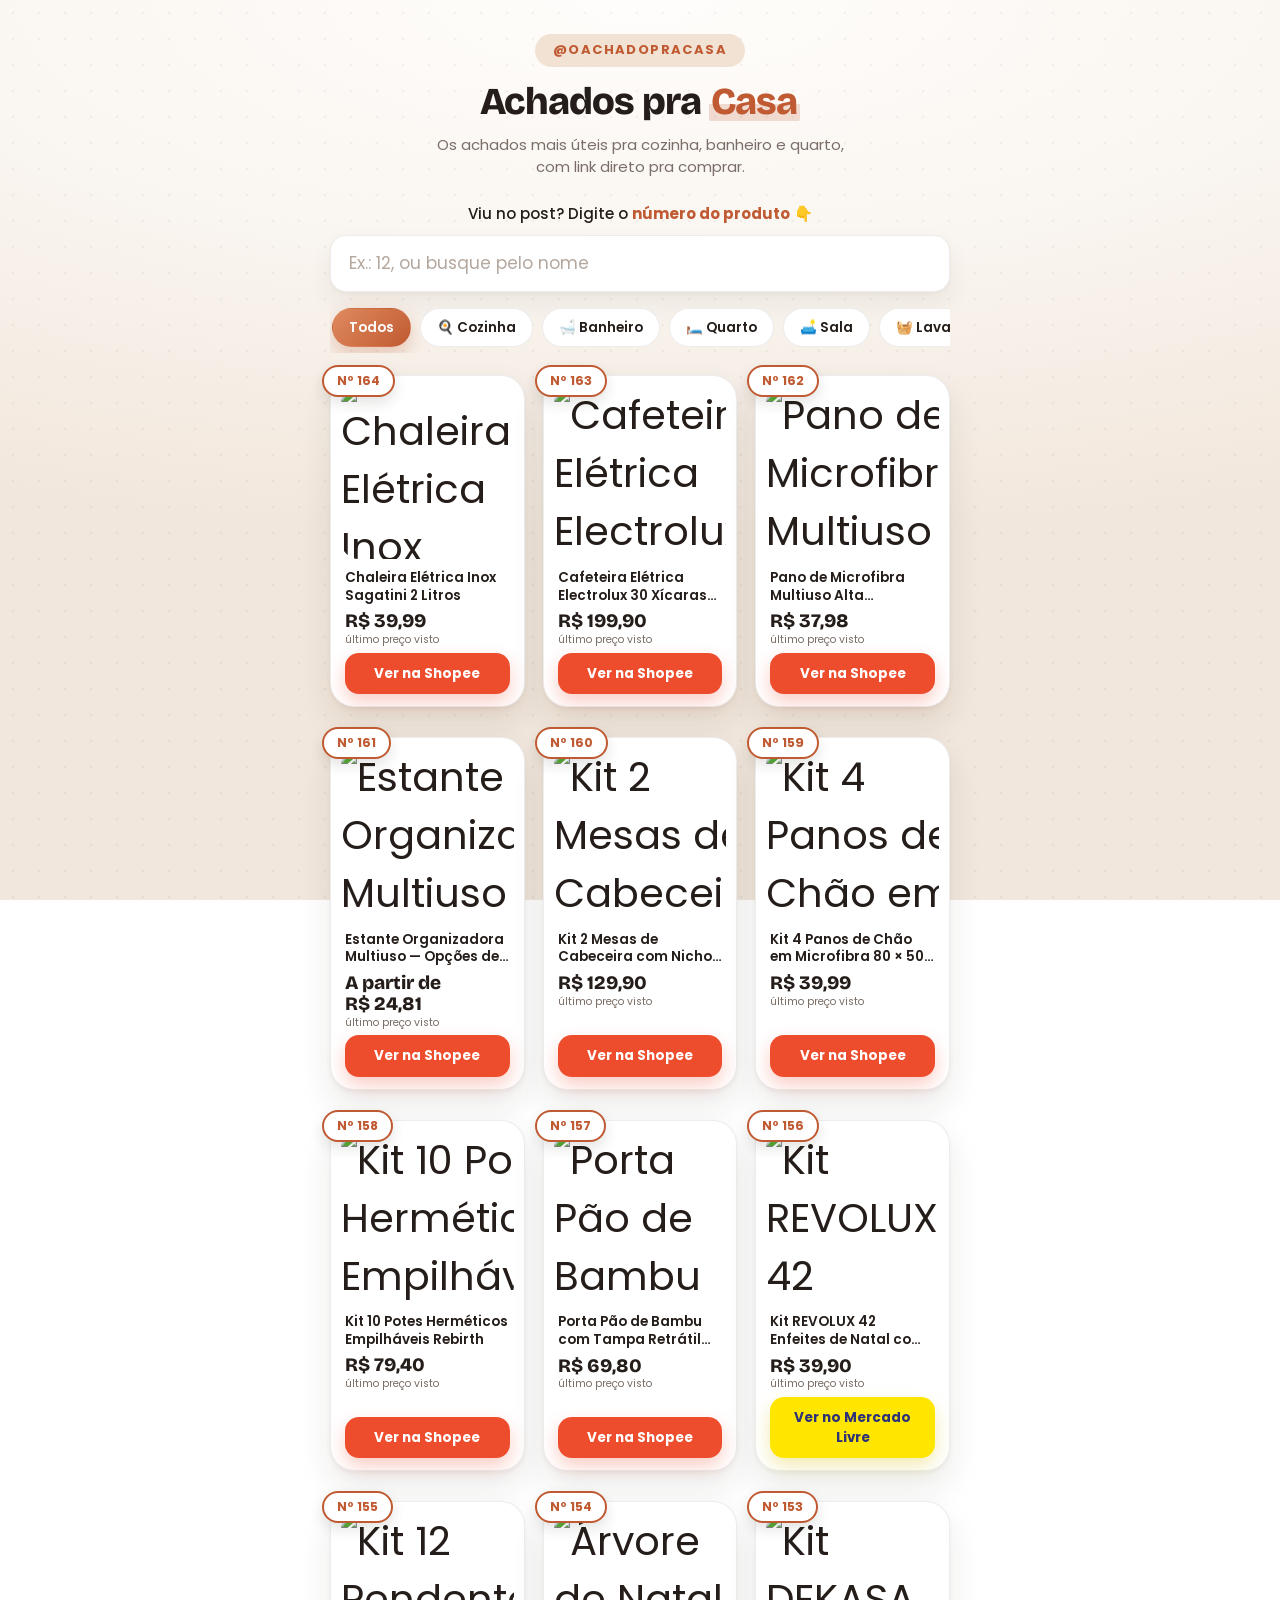
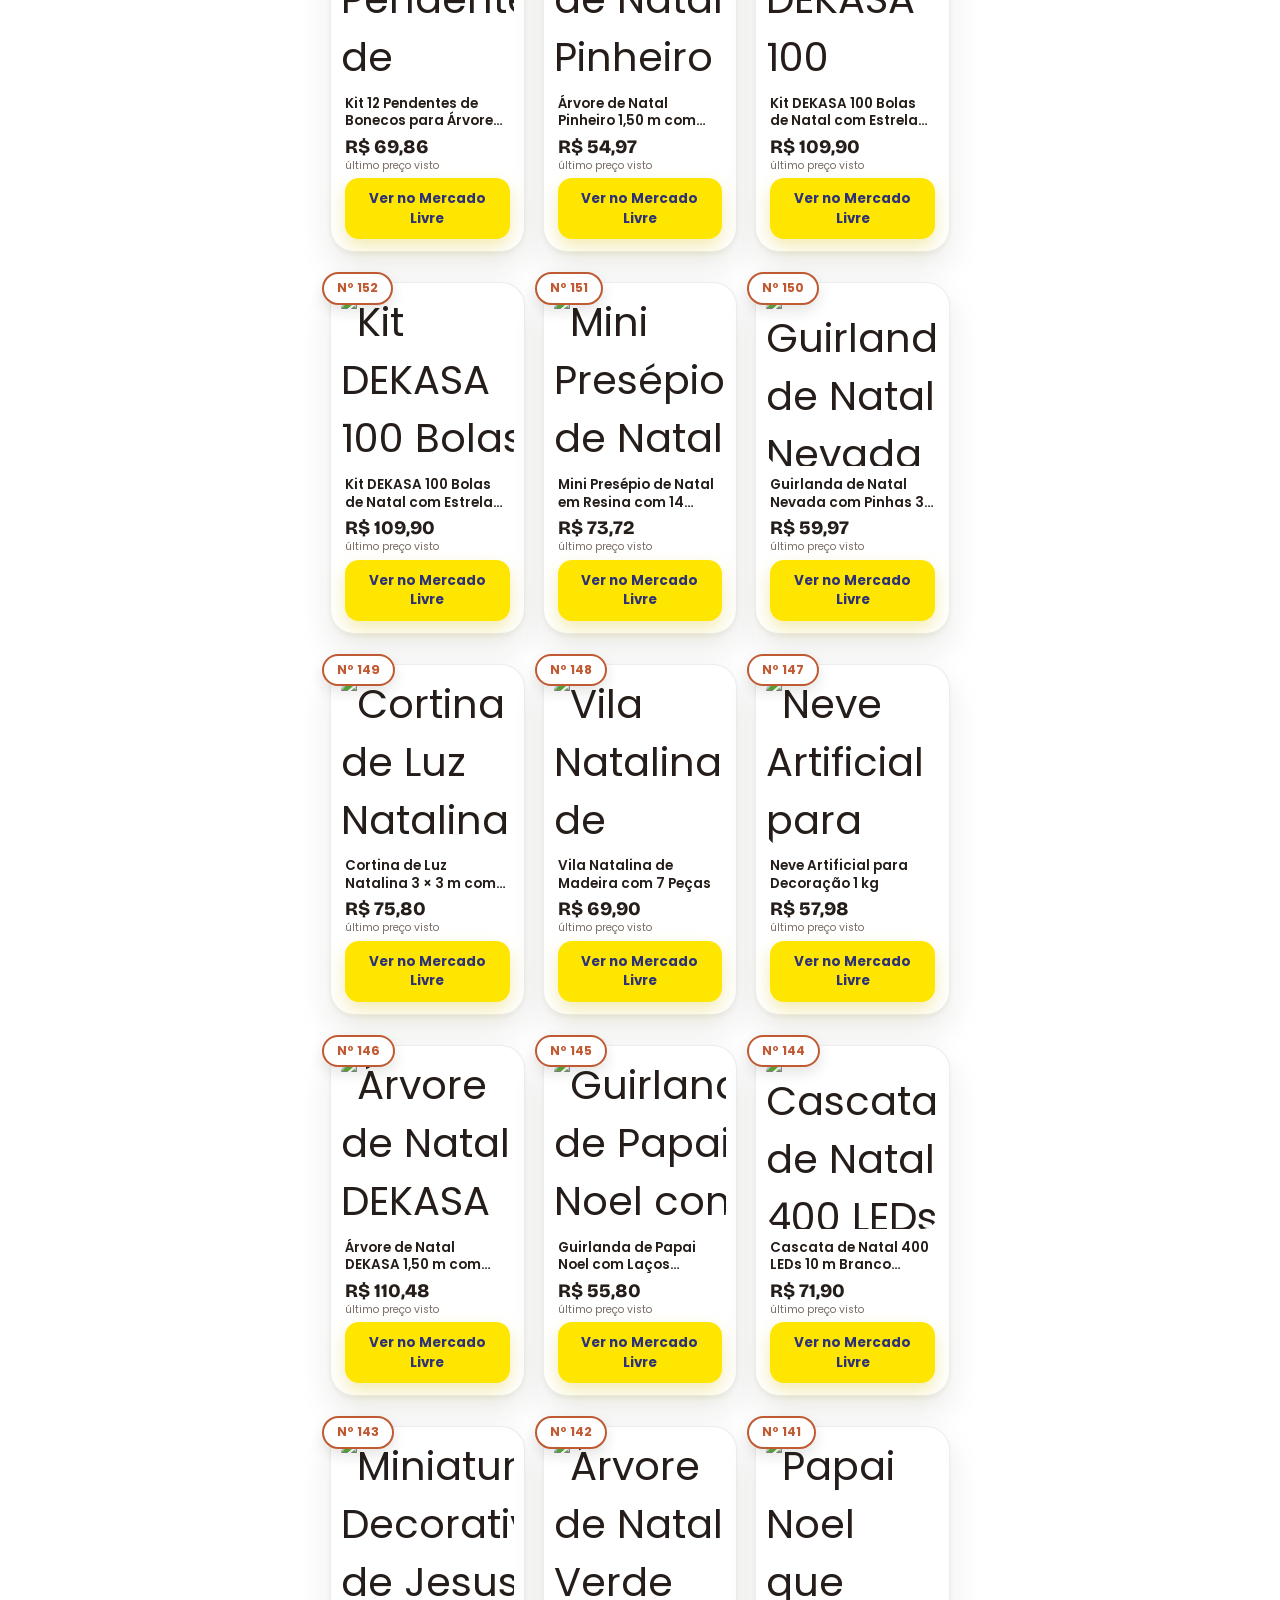
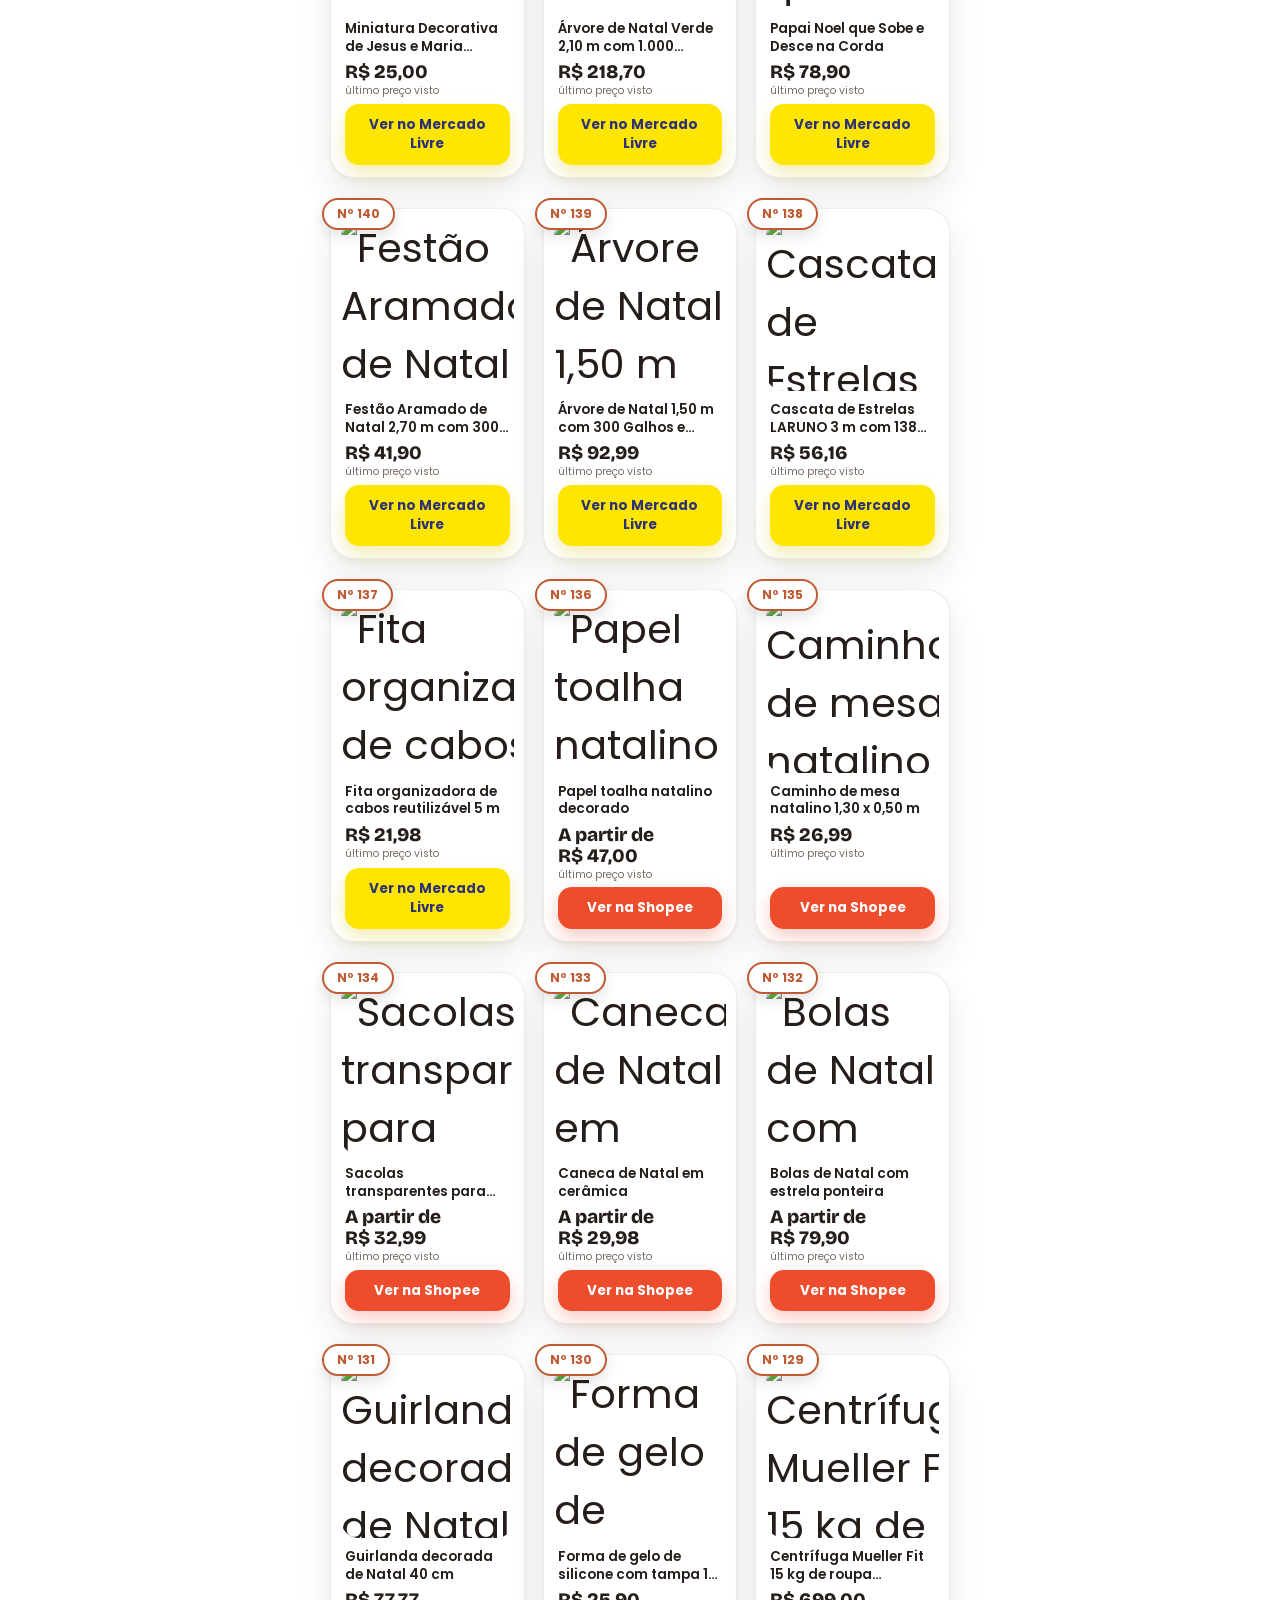
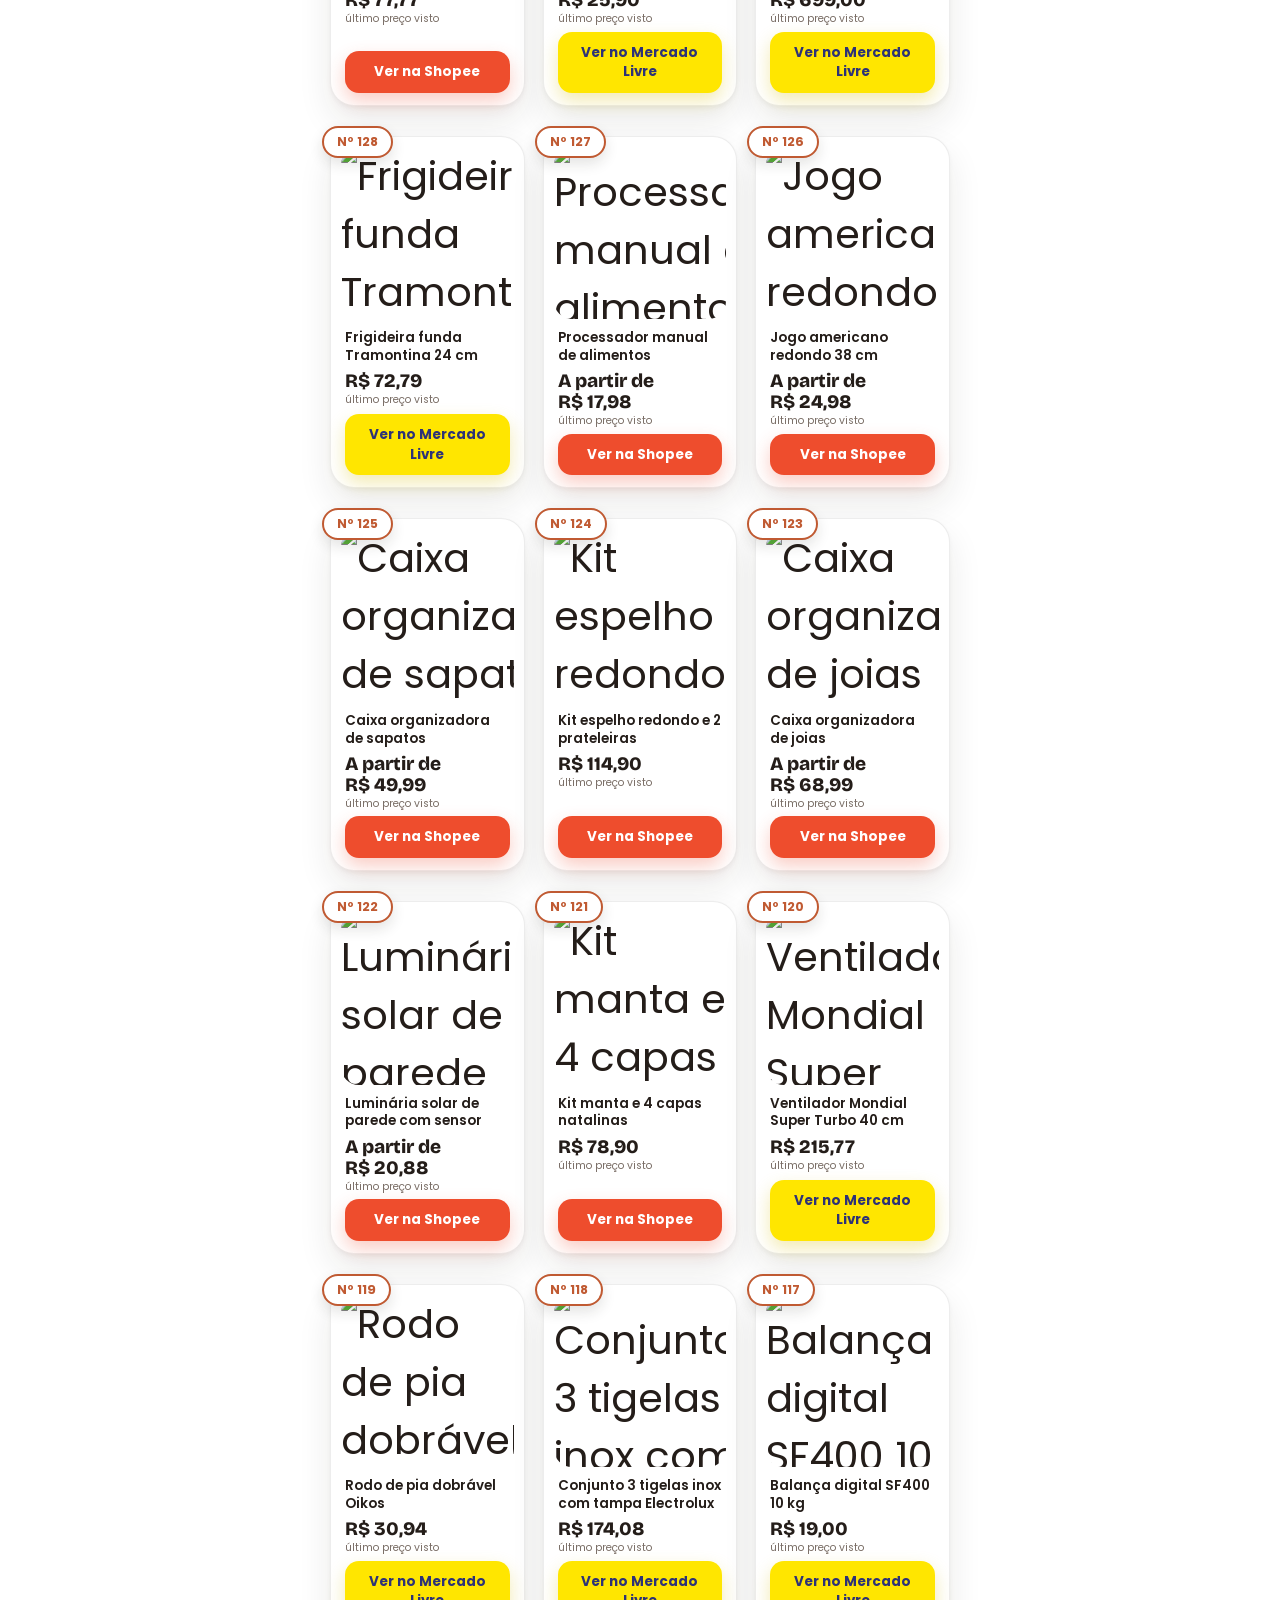
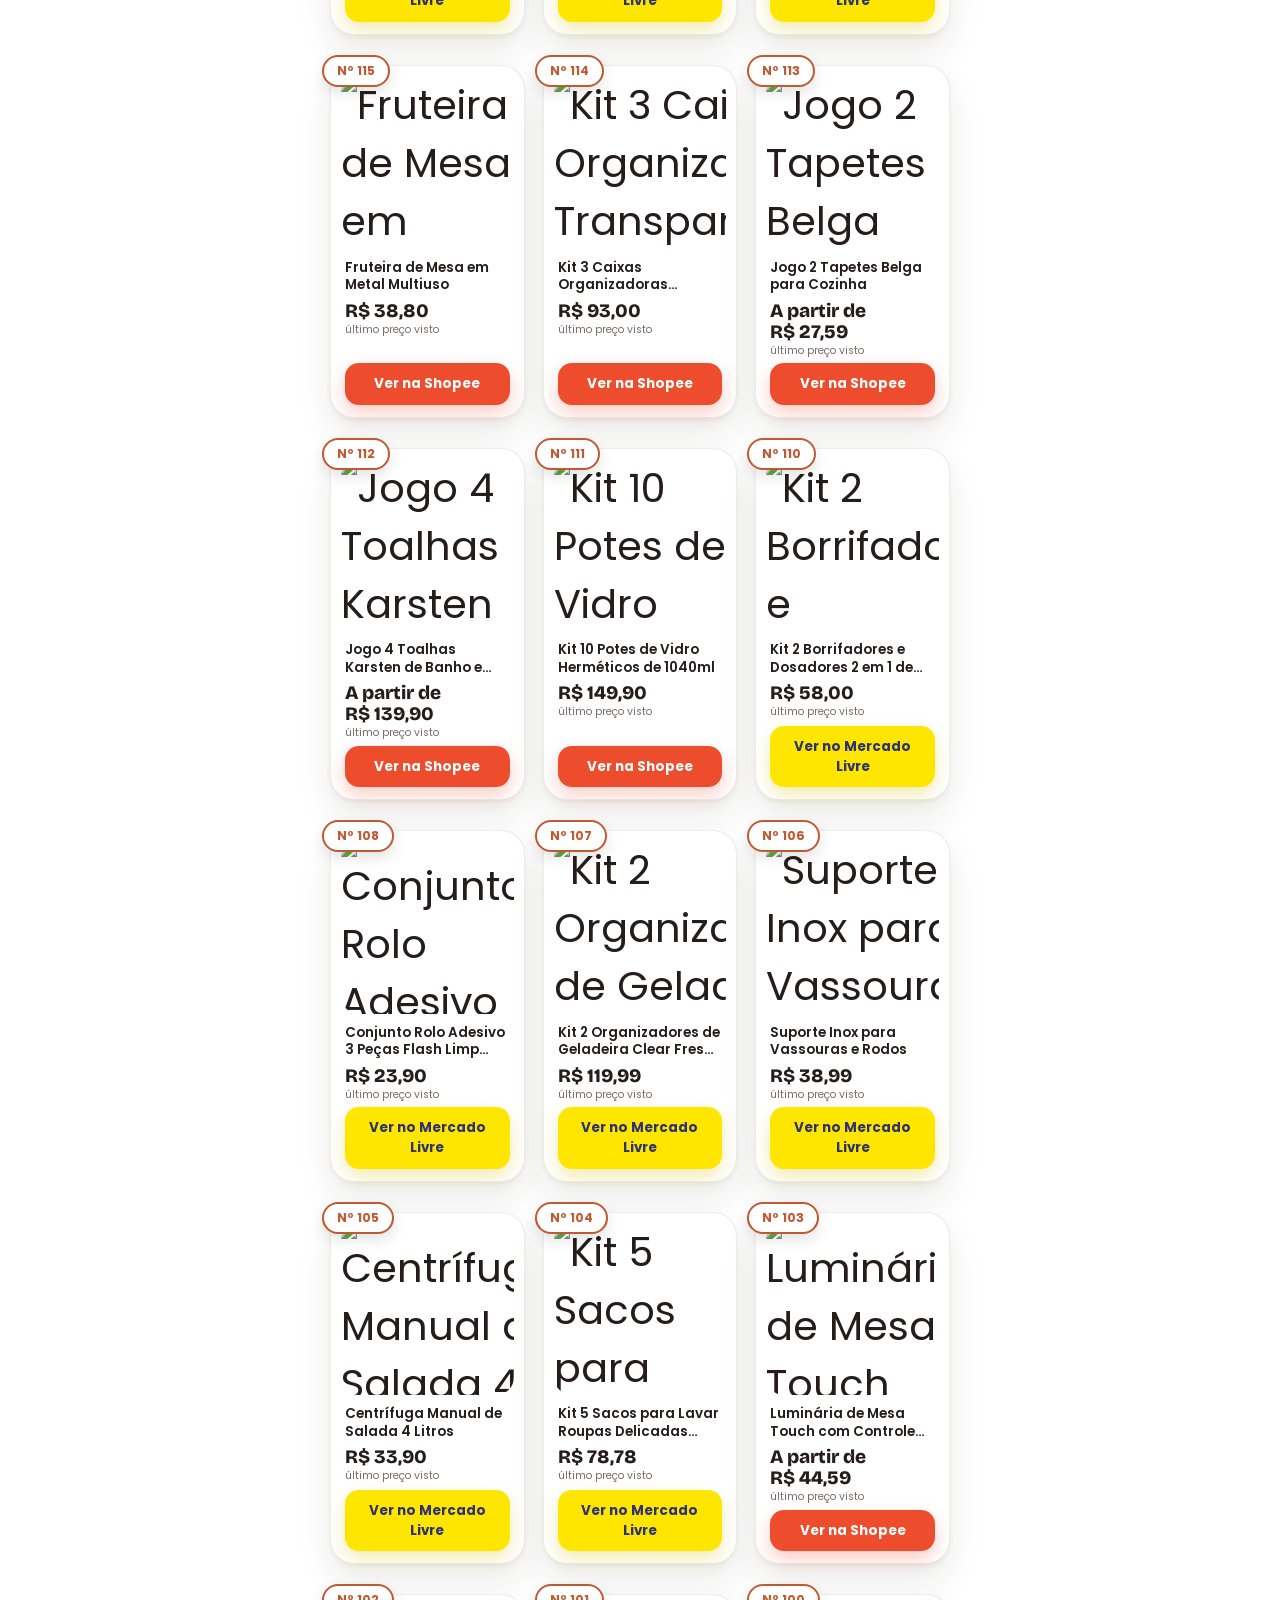
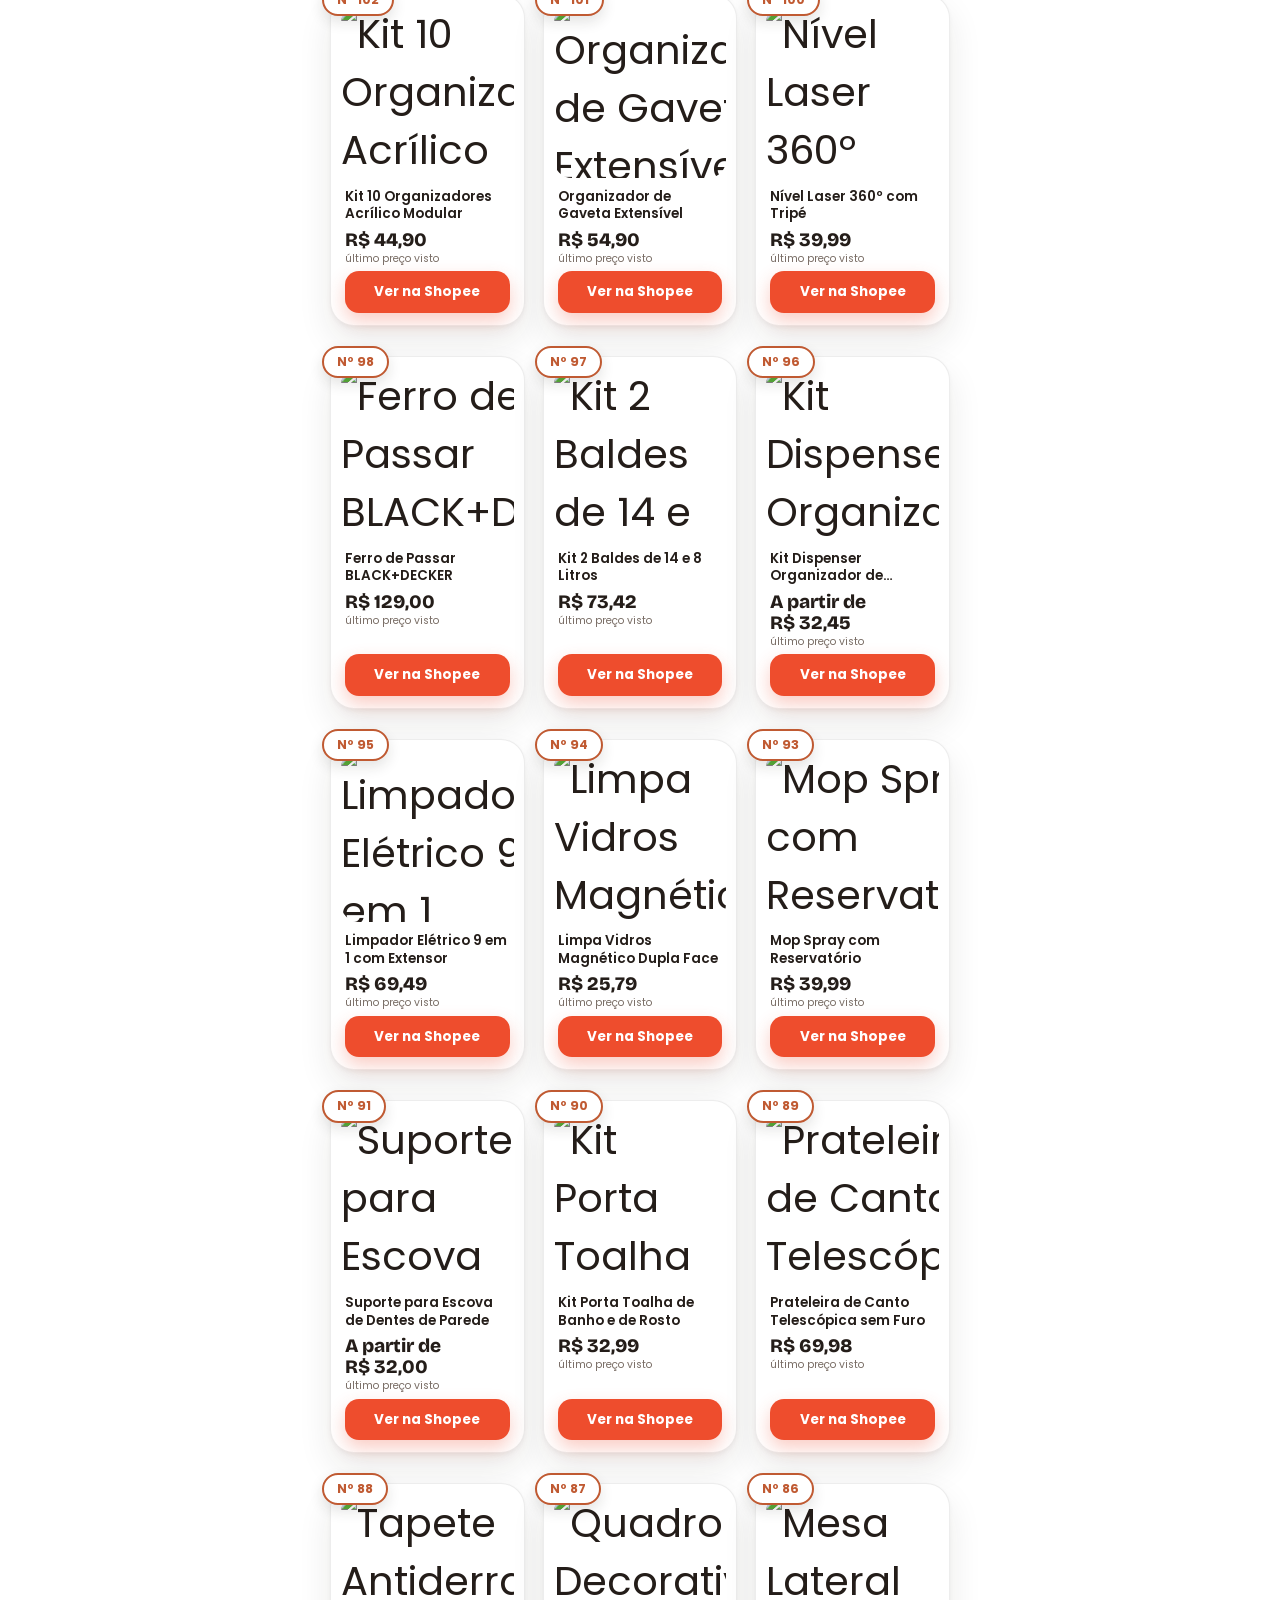
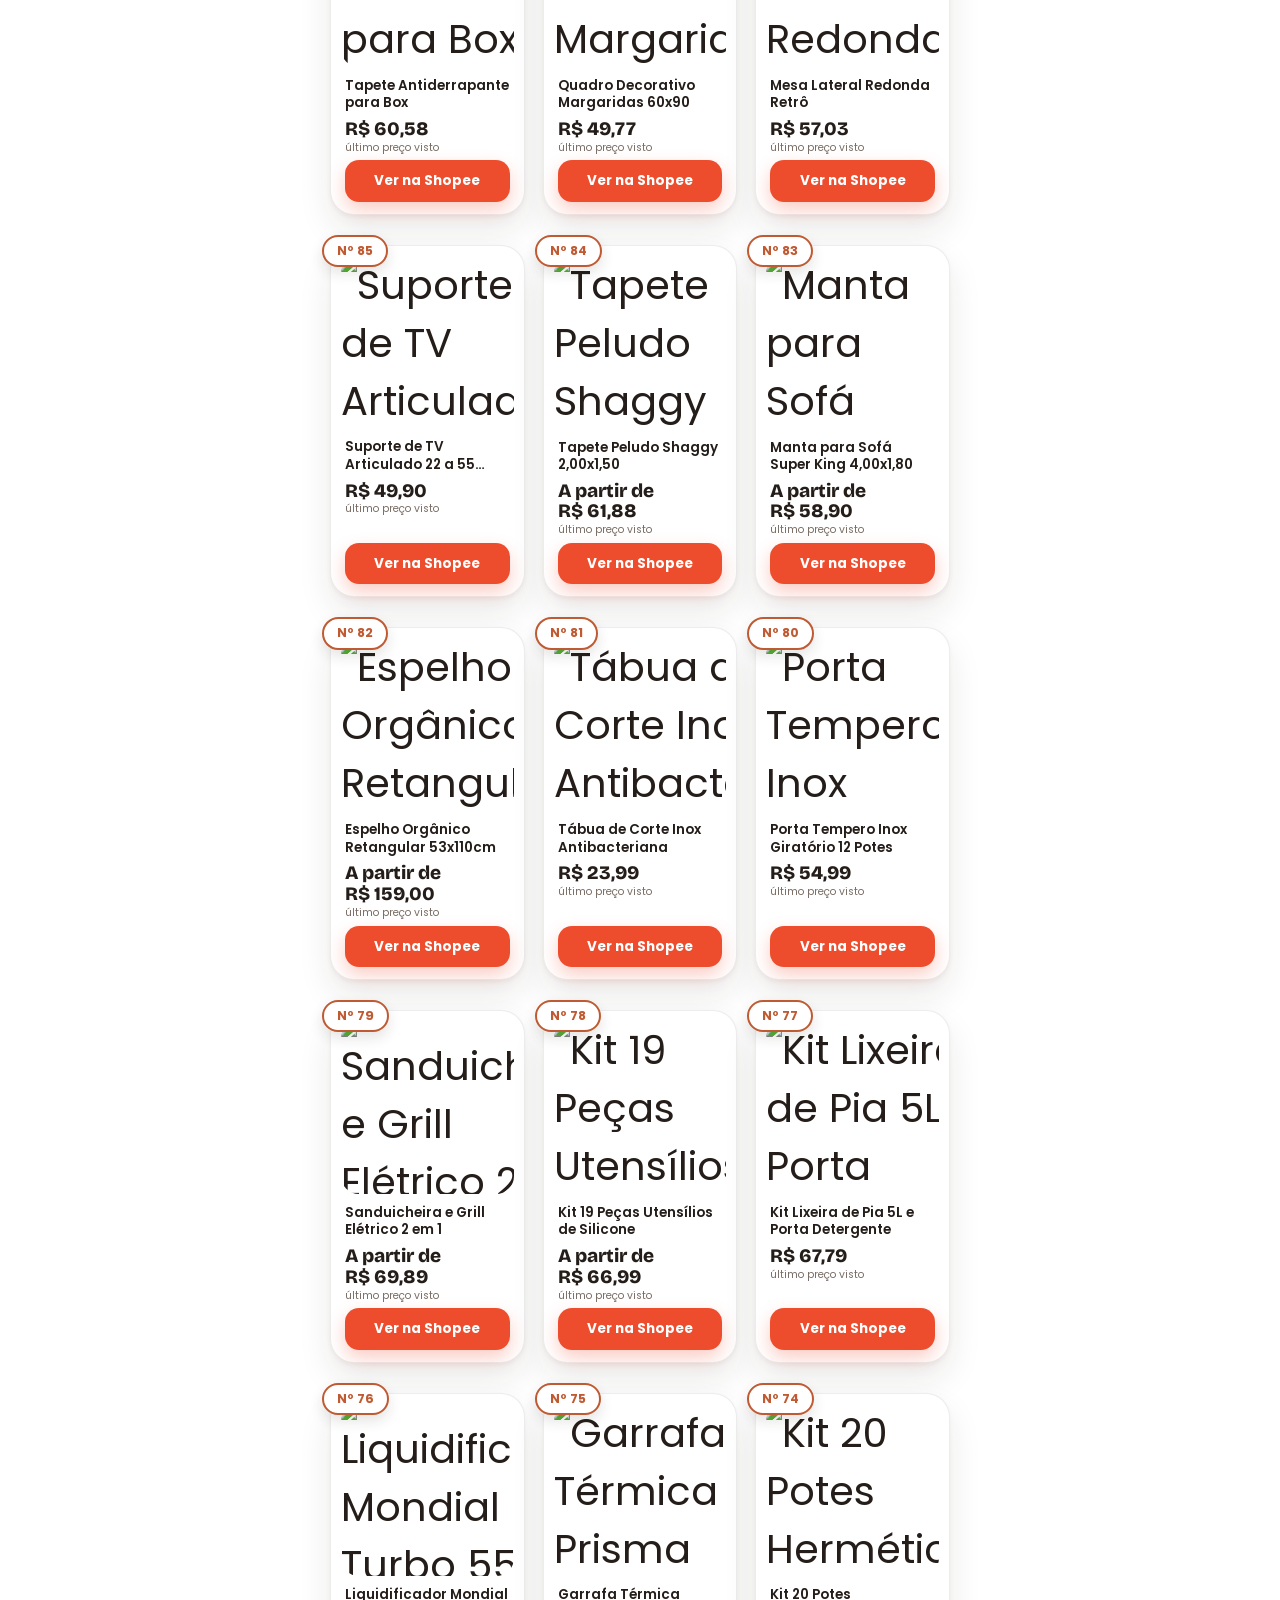
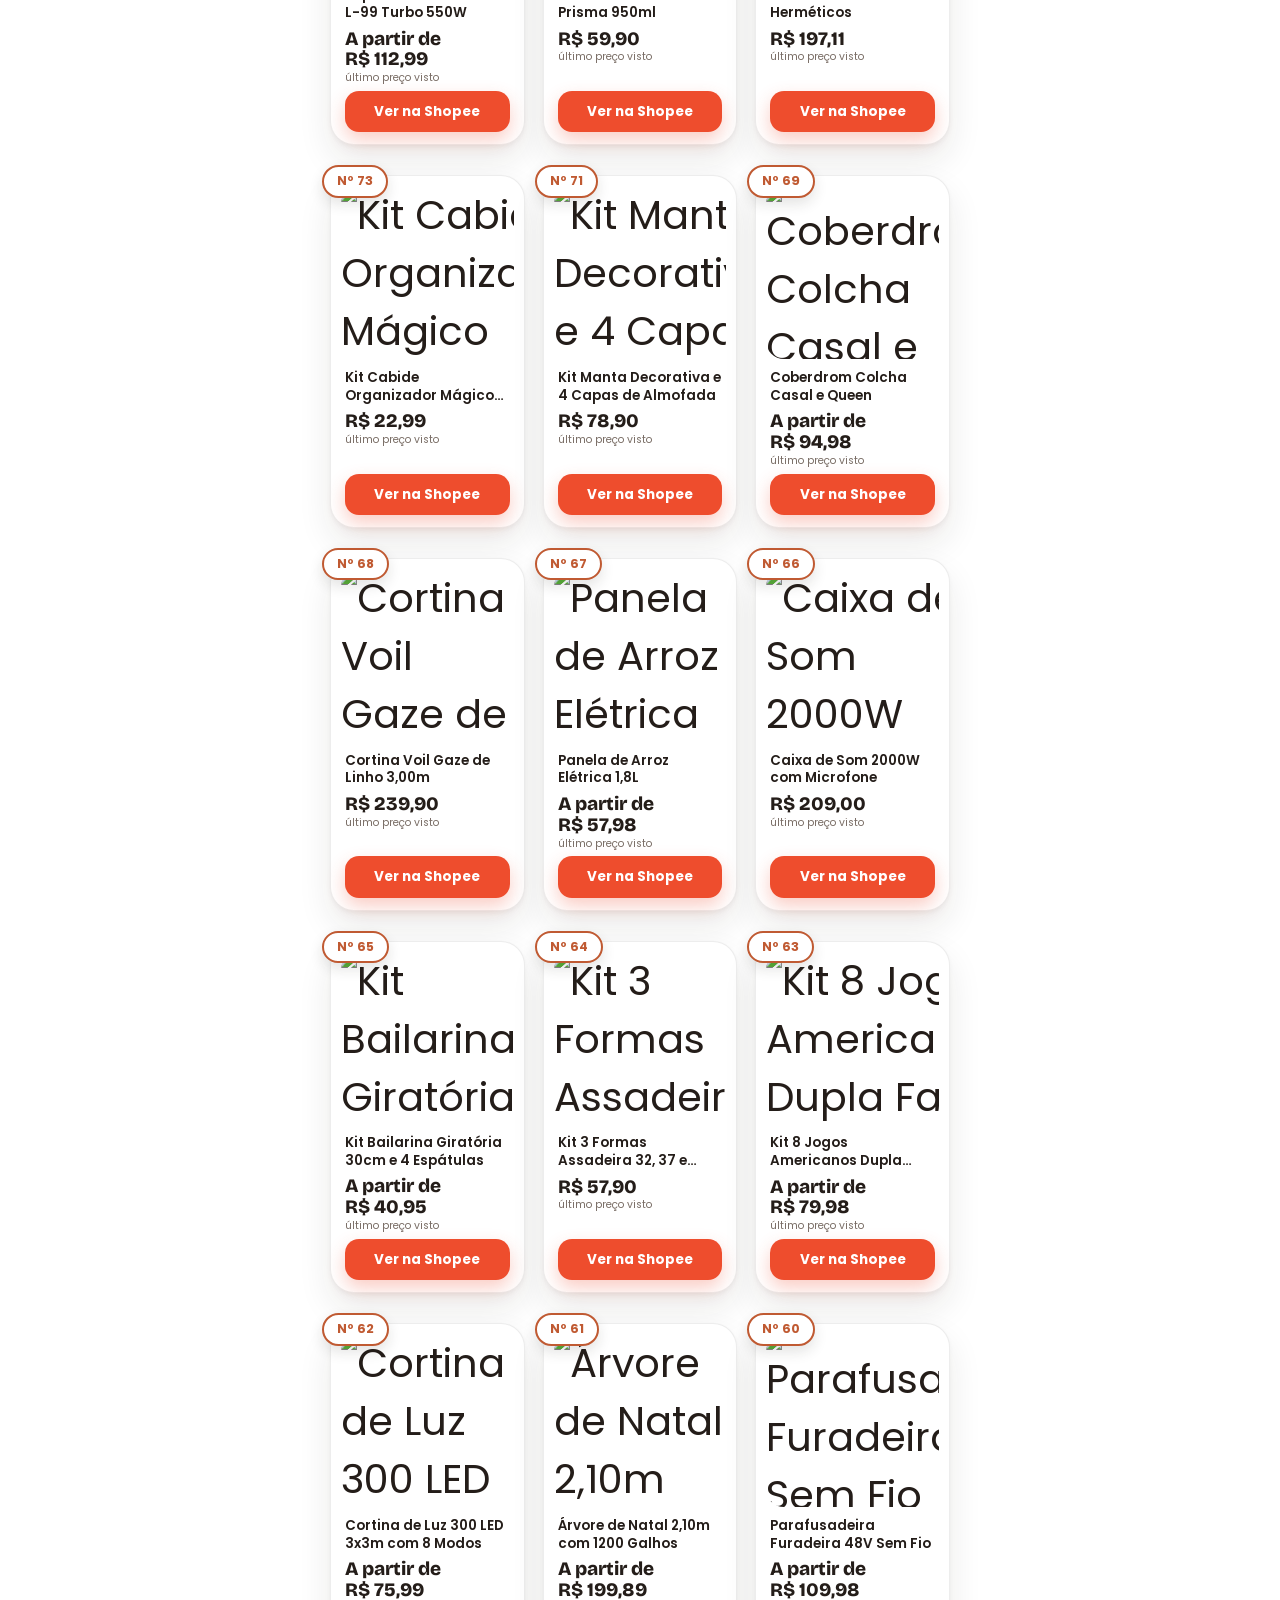
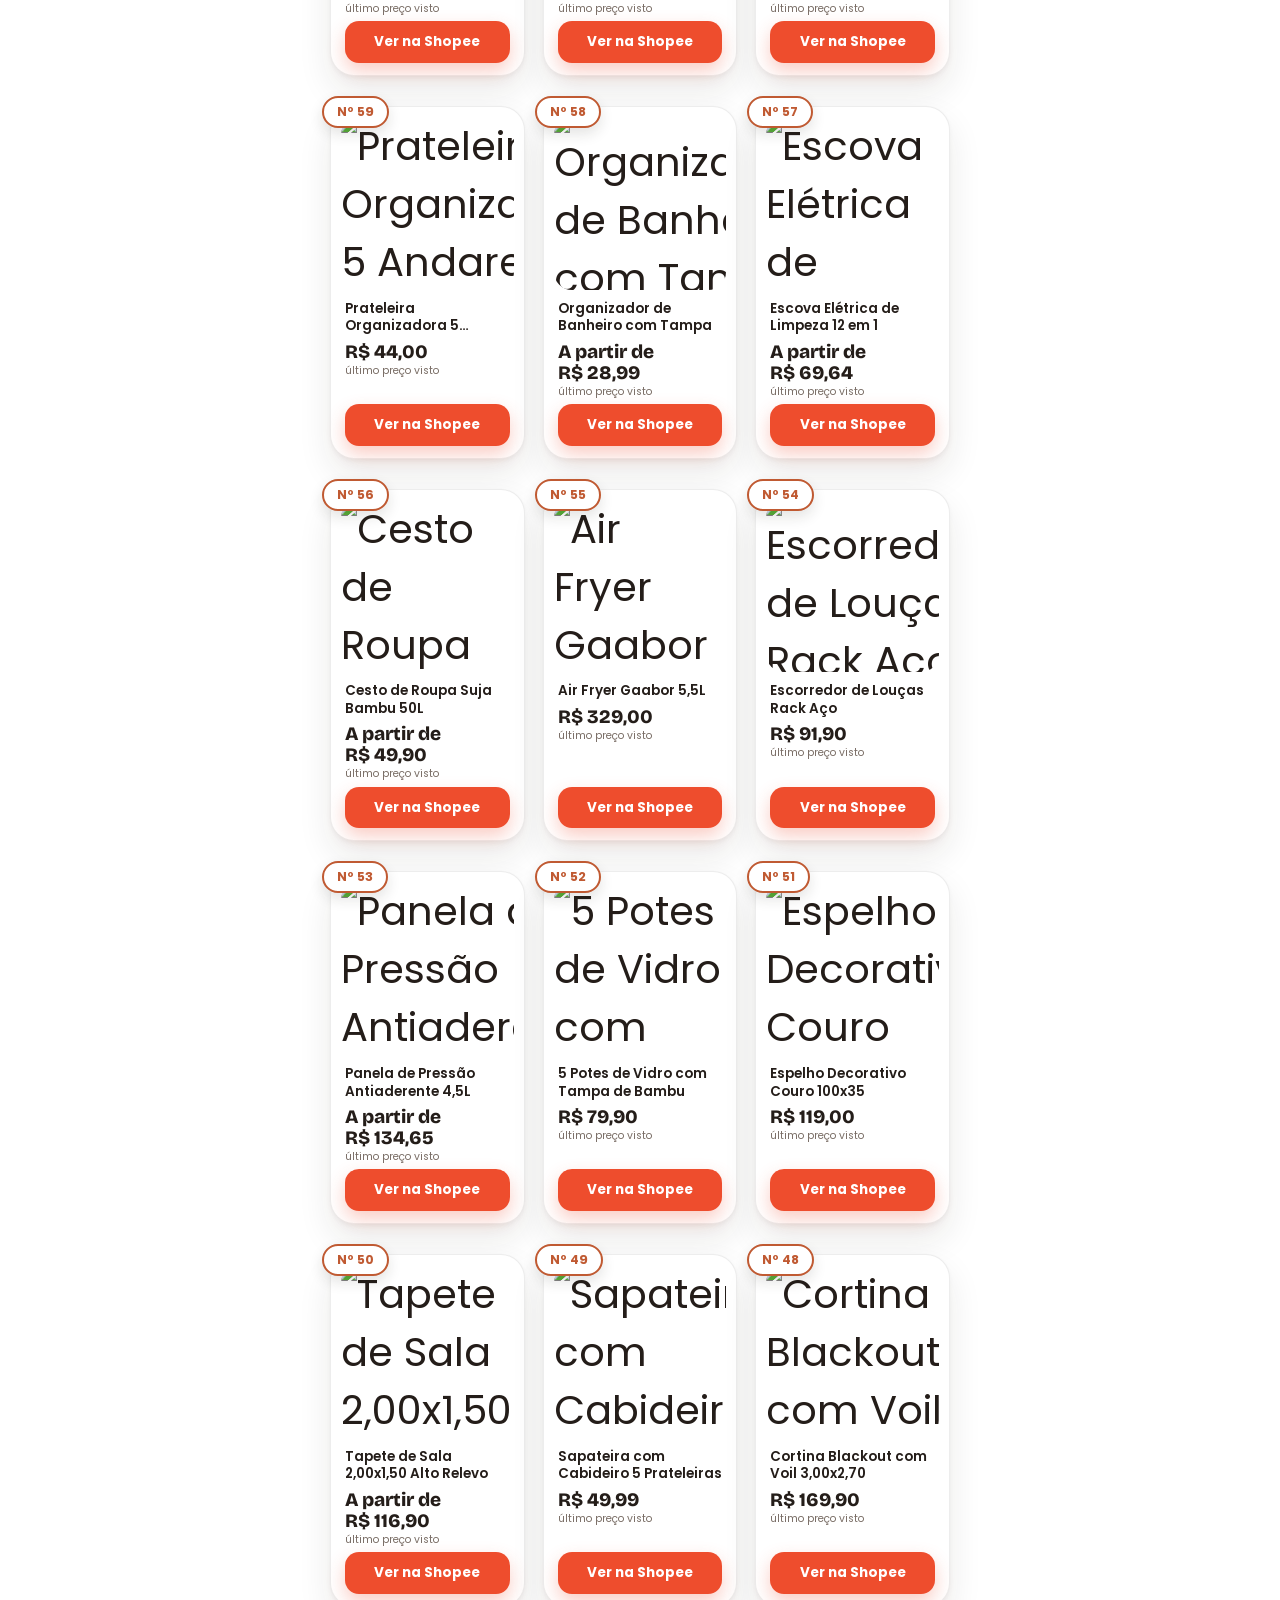
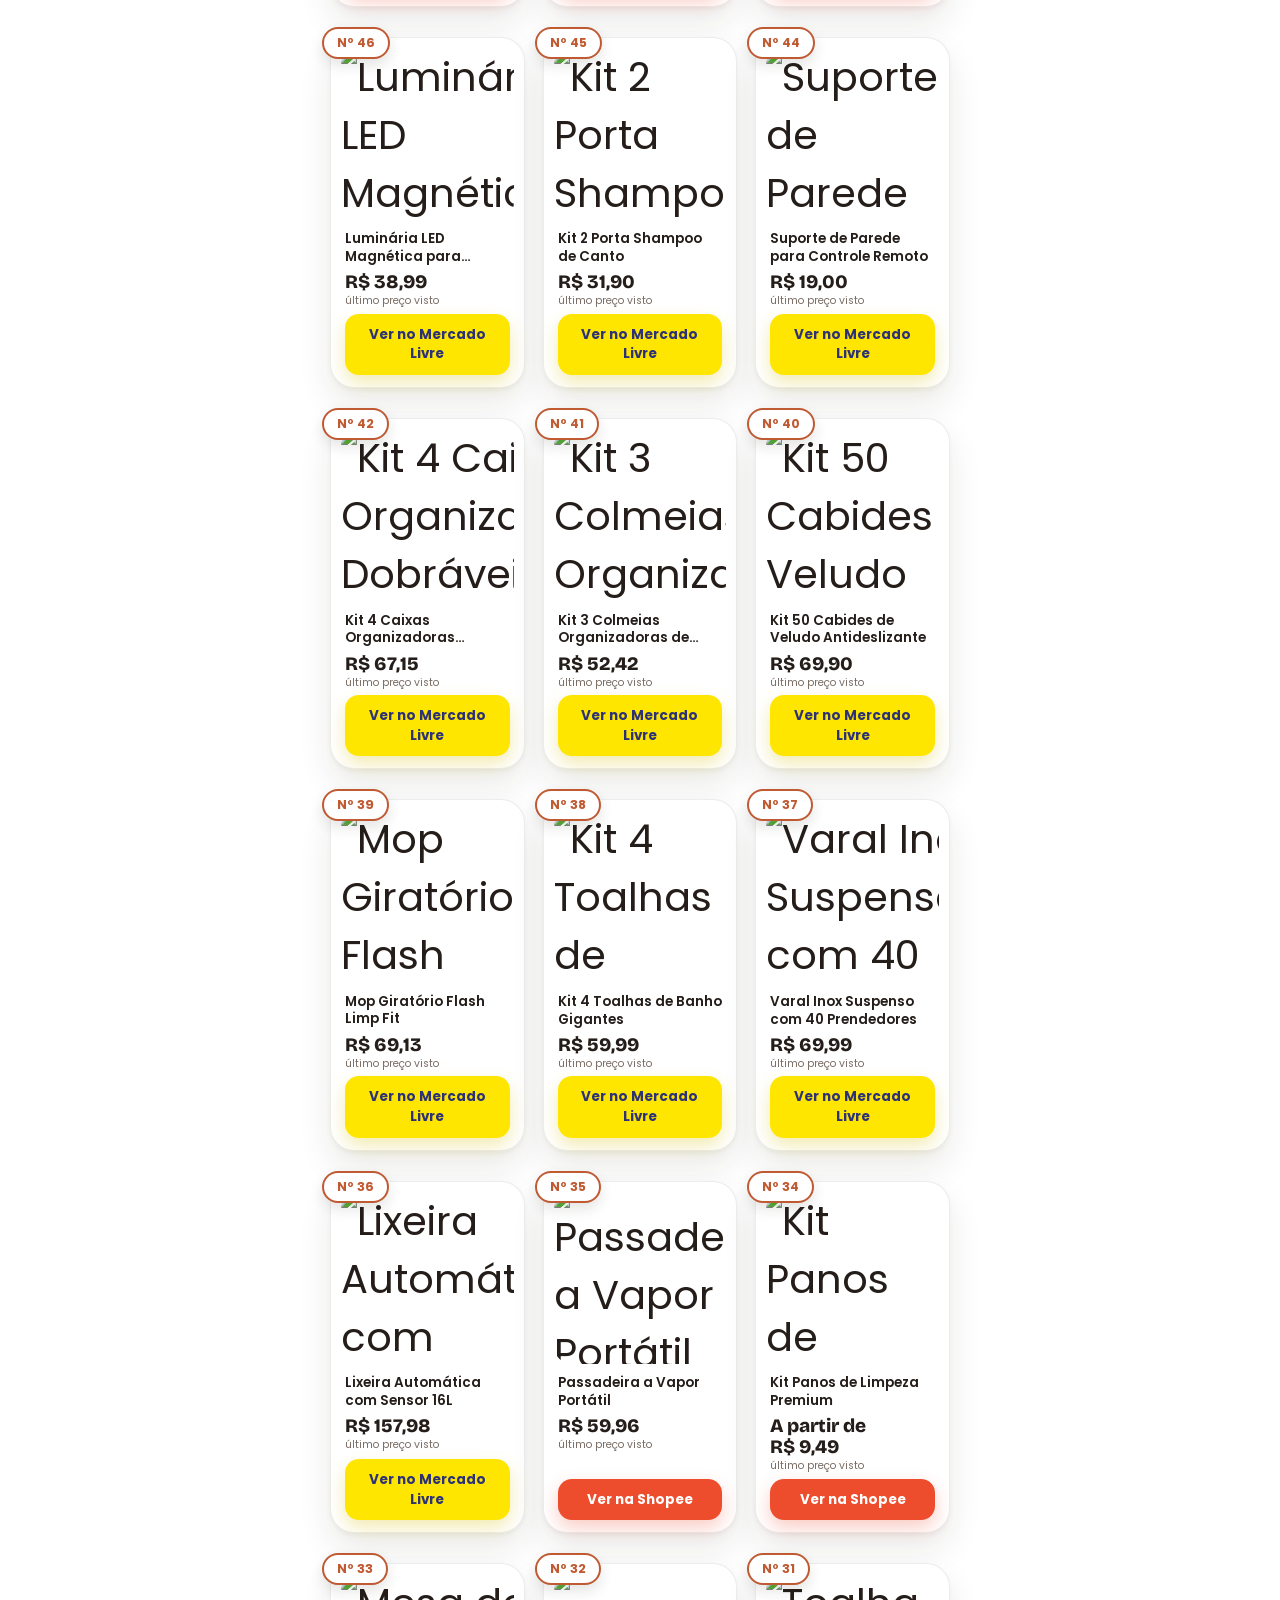
==== commit 1289d99f: "Atualiza página (156 produto(s))" ====
--- a/index.html
+++ b/index.html
@@ -149,7 +149,7 @@
 </div>
 
 <script>
-  const DADOS = {"categorias":{"cozinha":{"nome":"Cozinha","emoji":"🍳"},"banheiro":{"nome":"Banheiro","emoji":"🛁"},"quarto":{"nome":"Quarto","emoji":"🛏️"},"sala":{"nome":"Sala","emoji":"🛋️"},"lavanderia":{"nome":"Lavanderia","emoji":"🧺"},"organizacao":{"nome":"Organização","emoji":"📦"},"limpeza":{"nome":"Limpeza","emoji":"🧹"},"ferramentas":{"nome":"Ferramentas","emoji":"🔧"},"natal":{"nome":"Natal","emoji":"🎄"}},"lojas":{"shopee":"Shopee","mercadolivre":"Mercado Livre"},"produtos":[{"id":161,"nome":"Estante Organizadora Multiuso — Opções de 2 a 7 Níveis","loja":"shopee","categoria":"organizacao","link":"https://s.shopee.com.br/1gJm8peYR5","imagem":"https://cf.shopee.com.br/file/br-11134207-820mc-mtrcwhcyfabkdb","preco":24.81,"preco_max":63},{"id":160,"nome":"Kit 2 Mesas de Cabeceira com Nicho e Pés Retrô","loja":"shopee","categoria":"quarto","link":"https://s.shopee.com.br/50aE6xNStb","imagem":"https://cf.shopee.com.br/file/br-11134207-81ztc-mjx9uwzge39d4b","preco":129.9,"preco_max":129.9},{"id":159,"nome":"Kit 4 Panos de Chão em Microfibra 80 × 50 cm","loja":"shopee","categoria":"limpeza","link":"https://s.shopee.com.br/AUvAf3z5e6","imagem":"https://cf.shopee.com.br/file/br-11134207-820l6-mriqddxnod8n6f","preco":39.99,"preco_max":39.99},{"id":158,"nome":"Kit 10 Potes Herméticos Empilháveis Rebirth","loja":"shopee","categoria":"organizacao","link":"https://s.shopee.com.br/2BG2jkQPmd","imagem":"https://cf.shopee.com.br/file/br-11134207-820l4-mmje77j1jpc068","preco":79.9,"preco_max":79.9},{"id":157,"nome":"Porta Pão de Bambu com Tampa Retrátil 40 × 27 × 16 cm","loja":"shopee","categoria":"cozinha","link":"https://s.shopee.com.br/6VP1nhaMoB","imagem":"https://cf.shopee.com.br/file/br-11134201-820ll-mqy9fzs85rt12a","preco":69.8,"preco_max":69.8},{"id":156,"nome":"Kit REVOLUX 42 Enfeites de Natal com Laços e Estrela","loja":"mercadolivre","categoria":"natal","link":"https://meli.la/2ReXQFL","imagem":"https://http2.mlstatic.com/D_NQ_NP_721004-MLA116176797668_092026-O.webp","preco":39.9},{"id":155,"nome":"Kit 12 Pendentes de Bonecos para Árvore de Natal Vermelho","loja":"mercadolivre","categoria":"natal","link":"https://meli.la/21sn5vS","imagem":"https://http2.mlstatic.com/D_NQ_NP_891348-MLB116179654936_092026-O.webp","preco":69.86},{"id":154,"nome":"Árvore de Natal Pinheiro 1,50 m com 400 Galhos","loja":"mercadolivre","categoria":"natal","link":"https://meli.la/2Cxg3ji","imagem":"https://http2.mlstatic.com/D_NQ_NP_796109-MLA117267242950_102026-O.webp","preco":54.97},{"id":153,"nome":"Kit DEKASA 100 Bolas de Natal com Estrela Dourado","loja":"mercadolivre","categoria":"natal","link":"https://meli.la/34daQ1F","imagem":"https://http2.mlstatic.com/D_NQ_NP_955482-MLA115320606318_082026-O.webp","preco":109.9},{"id":152,"nome":"Kit DEKASA 100 Bolas de Natal com Estrela Vermelho","loja":"mercadolivre","categoria":"natal","link":"https://meli.la/1AZXeNP","imagem":"https://http2.mlstatic.com/D_NQ_NP_872811-MLA116751630319_082026-O.webp","preco":109.9},{"id":151,"nome":"Mini Presépio de Natal em Resina com 14 Peças","loja":"mercadolivre","categoria":"natal","link":"https://meli.la/2H15Pxz","imagem":"https://http2.mlstatic.com/D_NQ_NP_636080-MLB118964866367_102026-P.webp","preco":73.72},{"id":150,"nome":"Guirlanda de Natal Nevada com Pinhas 30 cm","loja":"mercadolivre","categoria":"natal","link":"https://meli.la/1bP5C8c","imagem":"https://http2.mlstatic.com/D_NQ_NP_820725-MLB93098941952_092025-O.webp","preco":59.97},{"id":149,"nome":"Cortina de Luz Natalina 3 × 3 m com 300 LEDs Amarelos","loja":"mercadolivre","categoria":"natal","link":"https://meli.la/2x1HMmv","imagem":"https://http2.mlstatic.com/D_NQ_NP_996903-MLB80381439624_112024-O.webp","preco":75.8},{"id":148,"nome":"Vila Natalina de Madeira com 7 Peças","loja":"mercadolivre","categoria":"natal","link":"https://meli.la/1wWNx21","imagem":"https://http2.mlstatic.com/D_NQ_NP_774142-MLB116658566451_082026-O.webp","preco":69.9},{"id":147,"nome":"Neve Artificial para Decoração 1 kg","loja":"mercadolivre","categoria":"natal","link":"https://meli.la/2ZMoFP2","imagem":"https://http2.mlstatic.com/D_NQ_NP_621720-MLB115042520804_082026-P.webp","preco":57.98},{"id":146,"nome":"Árvore de Natal DEKASA 1,50 m com 500 Galhos","loja":"mercadolivre","categoria":"natal","link":"https://meli.la/1Z8rm7k","imagem":"https://http2.mlstatic.com/D_NQ_NP_640277-MLA116816918193_082026-O.webp","preco":110.48},{"id":145,"nome":"Guirlanda de Papai Noel com Laços Vermelhos","loja":"mercadolivre","categoria":"natal","link":"https://meli.la/1o3VExs","imagem":"https://http2.mlstatic.com/D_NQ_NP_997557-MLB114789714648_082026-O.webp","preco":55.8},{"id":144,"nome":"Cascata de Natal 400 LEDs 10 m Branco Quente 110 V","loja":"mercadolivre","categoria":"natal","link":"https://meli.la/1QrHfUt","imagem":"https://http2.mlstatic.com/D_NQ_NP_822727-MLA117745798499_092026-O.webp","preco":71.9},{"id":143,"nome":"Miniatura Decorativa de Jesus e Maria Sentados","loja":"mercadolivre","categoria":"natal","link":"https://meli.la/2PvYjKi","imagem":"https://http2.mlstatic.com/D_NQ_NP_748333-MLB115551150366_082026-P.webp","preco":25},{"id":142,"nome":"Árvore de Natal Verde 2,10 m com 1.000 Galhos","loja":"mercadolivre","categoria":"natal","link":"https://meli.la/1JMshjF","imagem":"https://http2.mlstatic.com/D_NQ_NP_945494-MLA116960701666_092026-O.webp","preco":218.7},{"id":141,"nome":"Papai Noel que Sobe e Desce na Corda","loja":"mercadolivre","categoria":"natal","link":"https://meli.la/2hdxEsG","imagem":"https://http2.mlstatic.com/D_NQ_NP_632408-MLB118198524665_092026-O.webp","preco":78.9},{"id":140,"nome":"Festão Aramado de Natal 2,70 m com 300 Galhos","loja":"mercadolivre","categoria":"natal","link":"https://meli.la/1CvAzHV","imagem":"https://http2.mlstatic.com/D_NQ_NP_808705-MLA116828761057_082026-O.webp","preco":41.9},{"id":139,"nome":"Árvore de Natal 1,50 m com 300 Galhos e Base de Metal","loja":"mercadolivre","categoria":"natal","link":"https://meli.la/2u6E2bo","imagem":"https://http2.mlstatic.com/D_NQ_NP_830247-MLA115910171004_092026-O.webp","preco":92.99},{"id":138,"nome":"Cascata de Estrelas LARUNO 3 m com 138 LEDs Branco Quente","loja":"mercadolivre","categoria":"natal","link":"https://meli.la/215qUhU","imagem":"https://http2.mlstatic.com/D_NQ_NP_673039-MLA96034904597_102025-P.webp","preco":56.16},{"id":137,"nome":"Fita organizadora de cabos reutilizável 5 m","loja":"mercadolivre","categoria":"organizacao","link":"https://meli.la/2J4yauc","imagem":"https://http2.mlstatic.com/D_NQ_NP_938424-MLB92978792947_092025-O.webp","preco":21.98},{"id":136,"nome":"Papel toalha natalino decorado","loja":"shopee","categoria":"natal","link":"https://s.shopee.com.br/9V2Ak65JDY","imagem":"https://cf.shopee.com.br/file/br-11134207-820ll-ms6x427cf9504d","preco":47,"preco_max":62},{"id":135,"nome":"Caminho de mesa natalino 1,30 x 0,50 m","loja":"shopee","categoria":"natal","link":"https://s.shopee.com.br/1LgT15RfTm","imagem":"https://cf.shopee.com.br/file/br-11134207-820l4-mra8u1tssg06d3","preco":26.99,"preco_max":26.99},{"id":134,"nome":"Sacolas transparentes para presentes","loja":"shopee","categoria":"natal","link":"https://s.shopee.com.br/W7M1YHi53","imagem":"https://cf.shopee.com.br/file/br-11134207-820ls-mpyragu2wd1c4a","preco":32.99,"preco_max":129.99},{"id":133,"nome":"Caneca de Natal em cerâmica","loja":"shopee","categoria":"natal","link":"https://s.shopee.com.br/60SIZesIr1","imagem":"https://cf.shopee.com.br/file/br-11134207-820lt-msrct08a3ax3fb","preco":29.98,"preco_max":45.98},{"id":132,"nome":"Bolas de Natal com estrela ponteira","loja":"shopee","categoria":"natal","link":"https://s.shopee.com.br/3Vkxb3t1MN","imagem":"https://cf.shopee.com.br/file/sg-11134201-8257w-mu2pzy7iodfk98","preco":79.9,"preco_max":189.9},{"id":131,"nome":"Guirlanda decorada de Natal 40 cm","loja":"shopee","categoria":"natal","link":"https://s.shopee.com.br/AAHrXJKqIA","imagem":"https://cf.shopee.com.br/file/sg-11134201-825ak-mt9k1jqfdb0m9f","preco":77.77,"preco_max":77.77},{"id":130,"nome":"Forma de gelo de silicone com tampa 15 cubos","loja":"mercadolivre","categoria":"cozinha","link":"https://meli.la/1kdcqdW","imagem":"https://http2.mlstatic.com/D_NQ_NP_693435-MLB91597415269_092025-O.webp","preco":25.9},{"id":129,"nome":"Centrífuga Mueller Fit 15 kg de roupa molhada","loja":"mercadolivre","categoria":"lavanderia","link":"https://meli.la/2rxcAE1","imagem":"https://http2.mlstatic.com/D_NQ_NP_875284-MLB119027815981_102026-O.webp","preco":699},{"id":128,"nome":"Frigideira funda Tramontina 24 cm","loja":"mercadolivre","categoria":"cozinha","link":"https://meli.la/2eMRduR","imagem":"https://http2.mlstatic.com/D_NQ_NP_692098-MLB54966675862_042023-O.webp","preco":72.79},{"id":127,"nome":"Processador manual de alimentos","loja":"shopee","categoria":"cozinha","link":"https://s.shopee.com.br/3g4NjpkCAA","imagem":"https://cf.shopee.com.br/file/sg-11134201-82586-mtk0qy2svkzs6b","preco":17.98,"preco_max":57.89},{"id":126,"nome":"Jogo americano redondo 38 cm","loja":"shopee","categoria":"cozinha","link":"https://s.shopee.com.br/1B5N5pM1j","imagem":"https://cf.shopee.com.br/file/sg-11134201-821dj-mgo4h9nc19u40a","preco":24.98,"preco_max":77},{"id":125,"nome":"Caixa organizadora de sapatos","loja":"shopee","categoria":"organizacao","link":"https://s.shopee.com.br/2VsQLgWtrI","imagem":"https://cf.shopee.com.br/file/br-11134207-81ztc-mitj3n4cm2v7ed","preco":49.99,"preco_max":149.99},{"id":124,"nome":"Kit espelho redondo e 2 prateleiras","loja":"shopee","categoria":"banheiro","link":"https://s.shopee.com.br/40hE8RIJzj","imagem":"https://cf.shopee.com.br/file/br-11134207-820le-mlnxnux19ati7e","preco":114.9,"preco_max":114.9},{"id":123,"nome":"Caixa organizadora de joias","loja":"shopee","categoria":"organizacao","link":"https://s.shopee.com.br/qkCMcLe6p","imagem":"https://cf.shopee.com.br/file/br-11134207-81z1k-mf8if56mk1s4e2","preco":68.99,"preco_max":77.99},{"id":122,"nome":"Luminária solar de parede com sensor","loja":"shopee","categoria":"sala","link":"https://s.shopee.com.br/9V2AgXfmgR","imagem":"https://cf.shopee.com.br/file/sg-11134201-825b9-msuv9j38rl6t71","preco":20.88,"preco_max":61.99},{"id":121,"nome":"Kit manta e 4 capas natalinas","loja":"shopee","categoria":"natal","link":"https://s.shopee.com.br/30ogwarXLB","imagem":"https://cf.shopee.com.br/file/br-11134207-820m9-mso9fc4v3g90bd","preco":78.9,"preco_max":78.9},{"id":120,"nome":"Ventilador Mondial Super Turbo 40 cm","loja":"mercadolivre","categoria":"sala","link":"https://meli.la/1PjD58F","imagem":"https://http2.mlstatic.com/D_NQ_NP_677368-MLA99595053082_122025-O.webp","preco":215.77},{"id":119,"nome":"Rodo de pia dobrável Oikos","loja":"mercadolivre","categoria":"cozinha","link":"https://meli.la/1pp1gyf","imagem":"https://http2.mlstatic.com/D_NQ_NP_888239-MLB52800066280_122022-O.webp","preco":30.94},{"id":118,"nome":"Conjunto 3 tigelas inox com tampa Electrolux","loja":"mercadolivre","categoria":"cozinha","link":"https://meli.la/1D6j5th","imagem":"https://http2.mlstatic.com/D_NQ_NP_948568-MLB100747568355_122025-O.webp","preco":174.08},{"id":117,"nome":"Balança digital SF400 10 kg","loja":"mercadolivre","categoria":"cozinha","link":"https://meli.la/2wbwnqW","imagem":"https://http2.mlstatic.com/D_NQ_NP_734075-MLA117828155172_102026-P.webp","preco":19},{"id":115,"nome":"Fruteira de Mesa em Metal Multiuso","loja":"shopee","categoria":"cozinha","link":"https://s.shopee.com.br/5VVsbVjWun","imagem":"https://cf.shopee.com.br/file/br-11134211-81zte-mko49067yfwi64","preco":38.8,"preco_max":38.8},{"id":114,"nome":"Kit 3 Caixas Organizadoras Transparentes de 34L","loja":"shopee","categoria":"organizacao","link":"https://s.shopee.com.br/8AWdmPQRPF","imagem":"https://cf.shopee.com.br/file/br-11134207-820l8-mrunq5nc9q124d","preco":93,"preco_max":93},{"id":113,"nome":"Jogo 2 Tapetes Belga para Cozinha","loja":"shopee","categoria":"cozinha","link":"https://s.shopee.com.br/9KibAYDKzo","imagem":"https://cf.shopee.com.br/file/br-11134207-820ma-ms12q7mu9z462e","preco":32.9,"preco_max":39.9},{"id":112,"nome":"Jogo 4 Toalhas Karsten de Banho e Rosto","loja":"shopee","categoria":"banheiro","link":"https://s.shopee.com.br/8AWdmP4a5R","imagem":"https://cf.shopee.com.br/file/br-11134207-820mh-mnbjhkltjf2815","preco":139.9,"preco_max":144.9},{"id":111,"nome":"Kit 10 Potes de Vidro Herméticos de 1040ml","loja":"shopee","categoria":"cozinha","link":"https://s.shopee.com.br/AKb8MNnX5k","imagem":"https://cf.shopee.com.br/file/br-11134207-820ln-ms23v6ge87466e","preco":149.9,"preco_max":149.9},{"id":110,"nome":"Kit 2 Borrifadores e Dosadores 2 em 1 de 500ml","loja":"mercadolivre","categoria":"cozinha","link":"https://meli.la/1yyCm7D","imagem":"https://http2.mlstatic.com/D_NQ_NP_696504-MLA112991963441_062026-O.webp","preco":58},{"id":108,"nome":"Conjunto Rolo Adesivo 3 Peças Flash Limp CST0085","loja":"mercadolivre","categoria":"lavanderia","link":"https://meli.la/1X5Nq4V","imagem":"https://http2.mlstatic.com/D_NQ_NP_786351-MLA99337784670_112025-O.webp","preco":23.9},{"id":107,"nome":"Kit 2 Organizadores de Geladeira Clear Fresh 5L","loja":"mercadolivre","categoria":"organizacao","link":"https://meli.la/1aPonpW","imagem":"https://http2.mlstatic.com/D_NQ_NP_962289-MLA95671667836_102025-O.webp","preco":119.99},{"id":106,"nome":"Suporte Inox para Vassouras e Rodos","loja":"mercadolivre","categoria":"lavanderia","link":"https://meli.la/1NJNMAN","imagem":"https://http2.mlstatic.com/D_NQ_NP_841779-MLB117890722027_092026-O.webp","preco":38.99},{"id":105,"nome":"Centrífuga Manual de Salada 4 Litros","loja":"mercadolivre","categoria":"cozinha","link":"https://meli.la/12jjWR3","imagem":"https://http2.mlstatic.com/D_NQ_NP_818687-MLB94549928475_102025-O.webp","preco":33.9},{"id":104,"nome":"Kit 5 Sacos para Lavar Roupas Delicadas Svan","loja":"mercadolivre","categoria":"lavanderia","link":"https://meli.la/1UfpQDN","imagem":"https://http2.mlstatic.com/D_NQ_NP_929335-MLA114472935742_082026-O.webp","preco":78.78},{"id":103,"nome":"Luminária de Mesa Touch com Controle Remoto","loja":"shopee","categoria":"quarto","link":"https://s.shopee.com.br/1BMNGQN1fd","imagem":"https://cf.shopee.com.br/file/sg-11134201-8259w-mqhs2imfi39o92","preco":44.59,"preco_max":89.69},{"id":102,"nome":"Kit 10 Organizadores Acrílico Modular","loja":"shopee","categoria":"organizacao","link":"https://s.shopee.com.br/8fSOCDPGtw","imagem":"https://cf.shopee.com.br/file/sg-11134201-8227k-mhvhuh6oiyo18c","preco":44.9,"preco_max":44.9},{"id":101,"nome":"Organizador de Gaveta Extensível","loja":"shopee","categoria":"organizacao","link":"https://s.shopee.com.br/9zxlhyA0zV","imagem":"https://cf.shopee.com.br/file/br-11134207-820l8-mqtf81wp81s040","preco":54.9,"preco_max":54.9},{"id":100,"nome":"Nível Laser 360º com Tripé","loja":"shopee","categoria":"ferramentas","link":"https://s.shopee.com.br/8V8xvIeF1Z","imagem":"https://cf.shopee.com.br/file/sg-11134201-81zw7-mmtaa6p5jnra09","preco":39.99,"preco_max":39.99},{"id":98,"nome":"Ferro de Passar BLACK+DECKER","loja":"shopee","categoria":"lavanderia","link":"https://s.shopee.com.br/7fZqvfAdkF","imagem":"https://cf.shopee.com.br/file/sg-11134201-824gh-mpsdxv2cwbv06a","preco":129,"preco_max":129},{"id":97,"nome":"Kit 2 Baldes de 14 e 8 Litros","loja":"shopee","categoria":"lavanderia","link":"https://s.shopee.com.br/8AW7WP8mSe","imagem":"https://cf.shopee.com.br/file/sg-11134201-82635-mlpdlg59jjsw92","preco":73.42,"preco_max":73.42},{"id":96,"nome":"Kit Dispenser Organizador de Lavanderia","loja":"shopee","categoria":"lavanderia","link":"https://s.shopee.com.br/5LBw9CAu8Z","imagem":"https://cf.shopee.com.br/file/br-11134207-81zts-mkmmy34hv08yed","preco":32.45,"preco_max":115.83},{"id":95,"nome":"Limpador Elétrico 9 em 1 com Extensor","loja":"shopee","categoria":"limpeza","link":"https://s.shopee.com.br/9fKvJGVJ5D","imagem":"https://cf.shopee.com.br/file/sg-11134201-81zwl-mimvbl089p8j4a","preco":69.49,"preco_max":69.49},{"id":94,"nome":"Limpa Vidros Magnético Dupla Face","loja":"shopee","categoria":"limpeza","link":"https://s.shopee.com.br/AKacBKZJVa","imagem":"https://cf.shopee.com.br/file/sg-11134201-823qr-mor5xh4vt0r3f9","preco":25.79,"preco_max":25.79},{"id":93,"nome":"Mop Spray com Reservatório","loja":"shopee","categoria":"limpeza","link":"https://s.shopee.com.br/3VkI2lqfJp","imagem":"https://cf.shopee.com.br/file/br-11134207-820m2-mool78g30vsz1c","preco":39.99,"preco_max":39.99},{"id":91,"nome":"Suporte para Escova de Dentes de Parede","loja":"shopee","categoria":"banheiro","link":"https://s.shopee.com.br/4Vcp9eA0qJ","imagem":"https://cf.shopee.com.br/file/cn-11134207-820l4-mfvyzhdxxwjy65","preco":32,"preco_max":59},{"id":90,"nome":"Kit Porta Toalha de Banho e de Rosto","loja":"shopee","categoria":"banheiro","link":"https://s.shopee.com.br/112x41hotC","imagem":"https://cf.shopee.com.br/file/br-11134207-81ztc-mj64qiml5qtdb7","preco":32.99,"preco_max":32.99},{"id":89,"nome":"Prateleira de Canto Telescópica sem Furo","loja":"shopee","categoria":"banheiro","link":"https://s.shopee.com.br/40gYYiceL1","imagem":"https://cf.shopee.com.br/file/sg-11134201-825as-mslj9swef0u95e","preco":69.98,"preco_max":69.98},{"id":88,"nome":"Tapete Antiderrapante para Box","loja":"shopee","categoria":"banheiro","link":"https://s.shopee.com.br/1APsCGM9p","imagem":"https://cf.shopee.com.br/file/br-11134207-820lq-mp54j2krhce919","preco":60.58,"preco_max":60.58},{"id":87,"nome":"Quadro Decorativo Margaridas 60x90","loja":"shopee","categoria":"sala","link":"https://s.shopee.com.br/LnGGvY3Gf","imagem":"https://cf.shopee.com.br/file/br-11134275-820m5-mppwd40yxwcg86","preco":49.77,"preco_max":49.77},{"id":86,"nome":"Mesa Lateral Redonda Retrô","loja":"shopee","categoria":"sala","link":"https://s.shopee.com.br/BTq4bUgsk","imagem":"https://cf.shopee.com.br/file/br-11134207-820ly-mpjsn53d9mo3b6","preco":57.03,"preco_max":57.03},{"id":85,"nome":"Suporte de TV Articulado 22 a 55 Polegadas","loja":"shopee","categoria":"sala","link":"https://s.shopee.com.br/9Ki4ucoyyJ","imagem":"https://cf.shopee.com.br/file/br-11134207-820m5-mqkps0umjl6p16","preco":49.9,"preco_max":49.9},{"id":84,"nome":"Tapete Peludo Shaggy 2,00x1,50","loja":"shopee","categoria":"sala","link":"https://s.shopee.com.br/2LYKZkl2U1","imagem":"https://cf.shopee.com.br/file/br-11134207-820lz-mlp9kpqlj37q06","preco":61.88,"preco_max":82.98},{"id":83,"nome":"Manta para Sofá Super King 4,00x1,80","loja":"shopee","categoria":"sala","link":"https://s.shopee.com.br/8AW7WSpQaK","imagem":"https://cf.shopee.com.br/file/br-11134207-7r98o-m1yk83725r6sca","preco":58.9,"preco_max":64.9},{"id":82,"nome":"Espelho Orgânico Retangular 53x110cm","loja":"shopee","categoria":"sala","link":"https://s.shopee.com.br/1qc3yoeTjI","imagem":"https://cf.shopee.com.br/file/br-11134207-820m3-mmvz422rexhc0e","preco":159,"preco_max":165},{"id":81,"nome":"Tábua de Corte Inox Antibacteriana","loja":"shopee","categoria":"cozinha","link":"https://s.shopee.com.br/3VkI2e2d1i","imagem":"https://cf.shopee.com.br/file/br-11134207-820l4-mmpu5t4d8q9w1d","preco":23.99,"preco_max":23.99},{"id":80,"nome":"Porta Tempero Inox Giratório 12 Potes","loja":"shopee","categoria":"cozinha","link":"https://s.shopee.com.br/4AzylG1IOt","imagem":"https://cf.shopee.com.br/file/br-11134207-820m1-mo72243ql24gca","preco":54.99,"preco_max":54.99},{"id":79,"nome":"Sanduicheira e Grill Elétrico 2 em 1","loja":"shopee","categoria":"cozinha","link":"https://s.shopee.com.br/1BMNGOoEPs","imagem":"https://cf.shopee.com.br/file/br-11134207-820ll-mnlu0wvhpxq91f","preco":69.89,"preco_max":74.9},{"id":78,"nome":"Kit 19 Peças Utensílios de Silicone","loja":"shopee","categoria":"cozinha","link":"https://s.shopee.com.br/7Kx0bhIu05","imagem":"https://cf.shopee.com.br/file/br-11134207-81z1k-mihcvwmnxatdeb","preco":66.99,"preco_max":99.99},{"id":77,"nome":"Kit Lixeira de Pia 5L e Porta Detergente","loja":"shopee","categoria":"cozinha","link":"https://s.shopee.com.br/5VVMLiQkC4","imagem":"https://cf.shopee.com.br/file/br-11134207-820lg-mra6ut14j11h76","preco":67.79,"preco_max":67.79},{"id":76,"nome":"Liquidificador Mondial L-99 Turbo 550W","loja":"shopee","categoria":"cozinha","link":"https://s.shopee.com.br/1BMNGPItNO","imagem":"https://cf.shopee.com.br/file/br-11134207-7r98o-mc83lzgst4gw71","preco":112.99,"preco_max":117.99},{"id":75,"nome":"Garrafa Térmica Prisma 950ml","loja":"shopee","categoria":"cozinha","link":"https://s.shopee.com.br/9fKvO0DsSt","imagem":"https://cf.shopee.com.br/file/sg-11134201-823pk-mpb78cwau6tefe","preco":59.9,"preco_max":59.9},{"id":74,"nome":"Kit 20 Potes Herméticos","loja":"shopee","categoria":"cozinha","link":"https://s.shopee.com.br/3LQrlXZe15","imagem":"https://cf.shopee.com.br/file/br-11134207-820ld-mp8722qtssg1d3","preco":197.11,"preco_max":197.11},{"id":73,"nome":"Kit Cabide Organizador Mágico com 10 Cabides","loja":"shopee","categoria":"quarto","link":"https://s.shopee.com.br/2qUbAbKQCp","imagem":"https://cf.shopee.com.br/file/br-11134207-81zud-mktxdk8pezghc0","preco":22.99,"preco_max":22.99},{"id":71,"nome":"Kit Manta Decorativa e 4 Capas de Almofada","loja":"shopee","categoria":"quarto","link":"https://s.shopee.com.br/5VVMLkhX7k","imagem":"https://cf.shopee.com.br/file/br-11134207-820me-mslpccmvq8ece9","preco":66.8,"preco_max":66.8},{"id":69,"nome":"Coberdrom Colcha Casal e Queen","loja":"shopee","categoria":"quarto","link":"https://s.shopee.com.br/9AOen7Nlux","imagem":"https://cf.shopee.com.br/file/br-11134207-820lb-mp8c10yyx5hde9","preco":94.98,"preco_max":299.98},{"id":68,"nome":"Cortina Voil Gaze de Linho 3,00m","loja":"shopee","categoria":"quarto","link":"https://s.shopee.com.br/2VrkmFS9U9","imagem":"https://cf.shopee.com.br/file/br-11134207-7r98o-lrfao1edqfjve0","preco":239.9,"preco_max":239.9},{"id":67,"nome":"Panela de Arroz Elétrica 1,8L","loja":"shopee","categoria":"cozinha","link":"https://s.shopee.com.br/2gBAyW6bN1","imagem":"https://cf.shopee.com.br/file/sg-11134201-821d4-mgpdkly8i4nh7c","preco":57.98,"preco_max":58.78},{"id":66,"nome":"Caixa de Som 2000W com Microfone","loja":"shopee","categoria":"sala","link":"https://s.shopee.com.br/4fwFO5zidV","imagem":"https://cf.shopee.com.br/file/sg-11134201-825aa-mswofzx5qdj5b6","preco":209,"preco_max":209},{"id":65,"nome":"Kit Bailarina Giratória 30cm e 4 Espátulas","loja":"shopee","categoria":"cozinha","link":"https://s.shopee.com.br/8fSO9QgMFi","imagem":"https://cf.shopee.com.br/file/sg-11134201-8262m-mjsw2rzcb28508","preco":40.95,"preco_max":43.02},{"id":64,"nome":"Kit 3 Formas Assadeira 32, 37 e 42cm","loja":"shopee","categoria":"cozinha","link":"https://s.shopee.com.br/8V8xx7gzab","imagem":"https://cf.shopee.com.br/file/br-11134207-820mb-mmuwj1d9zf29f8","preco":57.9,"preco_max":57.9},{"id":63,"nome":"Kit 8 Jogos Americanos Dupla Face","loja":"shopee","categoria":"cozinha","link":"https://s.shopee.com.br/9AOekL9eka","imagem":"https://cf.shopee.com.br/file/br-11134207-81zum-mkpedc7j7u9v9f","preco":79.98,"preco_max":258.91},{"id":62,"nome":"Cortina de Luz 300 LED 3x3m com 8 Modos","loja":"shopee","categoria":"natal","link":"https://s.shopee.com.br/4VcpBjAUfD","imagem":"https://cf.shopee.com.br/file/br-11134207-820m8-msnwhylh0p38e3","preco":75.99,"preco_max":76.99},{"id":61,"nome":"Árvore de Natal 2,10m com 1200 Galhos","loja":"shopee","categoria":"natal","link":"https://s.shopee.com.br/9Ki4wbJ27d","imagem":"https://cf.shopee.com.br/file/br-11134207-81z1k-mgtlsylxq8skd0","preco":199.89,"preco_max":299.9},{"id":60,"nome":"Parafusadeira Furadeira 48V Sem Fio","loja":"shopee","categoria":"ferramentas","link":"https://s.shopee.com.br/5LBw9SmIim","imagem":"https://cf.shopee.com.br/file/cn-11134207-820l4-mpuoa8cwcwld46","preco":109.98,"preco_max":115.96},{"id":59,"nome":"Prateleira Organizadora 5 Andares","loja":"shopee","categoria":"banheiro","link":"https://s.shopee.com.br/30o1MYB0Uk","imagem":"https://cf.shopee.com.br/file/br-11134207-820m4-mo419qva5lvo1f","preco":44,"preco_max":44},{"id":58,"nome":"Organizador de Banheiro com Tampa","loja":"shopee","categoria":"banheiro","link":"https://s.shopee.com.br/5VVML91UQS","imagem":"https://cf.shopee.com.br/file/br-11134207-820ly-mo3tq29dbv9de4","preco":28.99,"preco_max":69.99},{"id":57,"nome":"Escova Elétrica de Limpeza 12 em 1","loja":"shopee","categoria":"limpeza","link":"https://s.shopee.com.br/5LBw9IlnsD","imagem":"https://cf.shopee.com.br/file/br-11134207-820l7-mnvnfmffcfes12","preco":69.64,"preco_max":72.9},{"id":56,"nome":"Cesto de Roupa Suja Bambu 50L","loja":"shopee","categoria":"lavanderia","link":"https://s.shopee.com.br/2gBAyIL3Xm","imagem":"https://cf.shopee.com.br/file/br-11134207-7r98o-m76wmmm35ufg19","preco":49.9,"preco_max":59.9},{"id":55,"nome":"Air Fryer Gaabor 5,5L","loja":"shopee","categoria":"cozinha","link":"https://s.shopee.com.br/7fZqviMlVy","imagem":"https://cf.shopee.com.br/file/br-11134207-820lx-mm0ux58zbojq7e","preco":329,"preco_max":329},{"id":54,"nome":"Escorredor de Louças Rack Aço","loja":"shopee","categoria":"cozinha","link":"https://s.shopee.com.br/8V8xv2blgU","imagem":"https://cf.shopee.com.br/file/br-11134207-820lm-moercjnq82df8e","preco":91.9,"preco_max":91.9},{"id":53,"nome":"Panela de Pressão Antiaderente 4,5L","loja":"shopee","categoria":"cozinha","link":"https://s.shopee.com.br/4LJOxa0FzR","imagem":"https://cf.shopee.com.br/file/br-11134207-820le-mo9nab0ho2klbf","preco":134.65,"preco_max":186.9},{"id":52,"nome":"5 Potes de Vidro com Tampa de Bambu","loja":"shopee","categoria":"cozinha","link":"https://s.shopee.com.br/8V8xv27FDc","imagem":"https://cf.shopee.com.br/file/br-11134207-820m1-mo9xlkk1v092b8","preco":79.9,"preco_max":79.9},{"id":51,"nome":"Espelho Decorativo Couro 100x35","loja":"shopee","categoria":"sala","link":"https://s.shopee.com.br/LnGC3kBlt","imagem":"https://cf.shopee.com.br/file/br-11134207-81z1k-mgibn8pdyio589","preco":119,"preco_max":119},{"id":50,"nome":"Tapete de Sala 2,00x1,50 Alto Relevo","loja":"shopee","categoria":"sala","link":"https://s.shopee.com.br/2Vrkm3kP92","imagem":"https://cf.shopee.com.br/file/br-11134207-820lr-moo0x3jwa879af","preco":116.9,"preco_max":136.9},{"id":49,"nome":"Sapateira com Cabideiro 5 Prateleiras","loja":"shopee","categoria":"quarto","link":"https://s.shopee.com.br/6L4TL9hrrV","imagem":"https://cf.shopee.com.br/file/br-11134207-820l8-mq4y8em542rmd7","preco":49.99,"preco_max":49.99},{"id":48,"nome":"Cortina Blackout com Voil 3,00x2,70","loja":"shopee","categoria":"quarto","link":"https://s.shopee.com.br/W6gOZZlXx","imagem":"https://cf.shopee.com.br/file/br-11134207-7r98o-m65kv6nusiia60","preco":169.9,"preco_max":169.9},{"id":46,"nome":"Luminária LED Magnética para Armário","loja":"mercadolivre","categoria":"quarto","link":"https://meli.la/1crdBdZ","imagem":"https://http2.mlstatic.com/D_NQ_NP_918898-MLB105069030218_012026-O.webp","preco":38.99},{"id":45,"nome":"Kit 2 Porta Shampoo de Canto","loja":"mercadolivre","categoria":"banheiro","link":"https://meli.la/2CJEuqX","imagem":"https://http2.mlstatic.com/D_NQ_NP_919471-MLA115829444859_082026-O.webp","preco":31.9},{"id":44,"nome":"Suporte de Parede para Controle Remoto","loja":"mercadolivre","categoria":"sala","link":"https://meli.la/2dTzsLC","imagem":"https://http2.mlstatic.com/D_NQ_NP_947941-MLB105892751960_022026-O.webp","preco":19},{"id":42,"nome":"Kit 4 Caixas Organizadoras Dobráveis","loja":"mercadolivre","categoria":"organizacao","link":"https://meli.la/13K7iKZ","imagem":"https://http2.mlstatic.com/D_NQ_NP_612345-MLB105520237839_012026-O.webp","preco":67.15},{"id":41,"nome":"Kit 3 Colmeias Organizadoras de Gaveta","loja":"mercadolivre","categoria":"quarto","link":"https://meli.la/1dYUq3Y","imagem":"https://http2.mlstatic.com/D_NQ_NP_984853-MLA95678644866_102025-O.webp","preco":52.42},{"id":40,"nome":"Kit 50 Cabides de Veludo Antideslizante","loja":"mercadolivre","categoria":"quarto","link":"https://meli.la/2w3fBuq","imagem":"https://http2.mlstatic.com/D_NQ_NP_650980-MLA109739421496_042026-O.webp","preco":69.9},{"id":39,"nome":"Mop Giratório Flash Limp Fit","loja":"mercadolivre","categoria":"limpeza","link":"https://meli.la/1LsTsBL","imagem":"https://http2.mlstatic.com/D_NQ_NP_646002-MLA99406426656_112025-O.webp","preco":69.13},{"id":38,"nome":"Kit 4 Toalhas de Banho Gigantes","loja":"mercadolivre","categoria":"banheiro","link":"https://meli.la/1pEJjN4","imagem":"https://http2.mlstatic.com/D_NQ_NP_655993-MLA112117491538_062026-O.webp","preco":59.99},{"id":37,"nome":"Varal Inox Suspenso com 40 Prendedores","loja":"mercadolivre","categoria":"lavanderia","link":"https://meli.la/2L4gpu5","imagem":"https://http2.mlstatic.com/D_NQ_NP_684225-MLA108361334797_032026-O.webp","preco":69.99},{"id":36,"nome":"Lixeira Automática com Sensor 16L","loja":"mercadolivre","categoria":"limpeza","link":"https://meli.la/1Q3jDVT","imagem":"https://http2.mlstatic.com/D_NQ_NP_765803-MLA112010174337_052026-O.webp","preco":157.98},{"id":35,"nome":"Passadeira a Vapor Portátil","loja":"shopee","categoria":"lavanderia","link":"https://s.shopee.com.br/9peGVpeJWS","imagem":"https://down-br.img.susercontent.com/file/br-11134207-820md-mopi9poscy6dac","preco":59.96,"preco_max":59.96},{"id":34,"nome":"Kit Panos de Limpeza Premium","loja":"shopee","categoria":"limpeza","link":"https://s.shopee.com.br/9V1Q7DfaCQ","imagem":"https://down-br.img.susercontent.com/file/br-11134207-7r98o-mctxxpi1z6eqe5","preco":9.49,"preco_max":17.99},{"id":33,"nome":"Mesa de Cabeceira Retrô Compacta","loja":"shopee","categoria":"quarto","link":"https://s.shopee.com.br/AKaX6kcPVd","imagem":"https://down-br.img.susercontent.com/file/sg-11134201-7rd6x-luv5vclgwaxb45","preco":28.9,"preco_max":32.9},{"id":32,"nome":"Organizador Prateleira Acrílico","loja":"shopee","categoria":"banheiro","link":"https://s.shopee.com.br/9zxgi8dgBb","imagem":"https://down-br.img.susercontent.com/file/sg-11134201-81zwr-mieih5tm8i6b73","preco":22.49,"preco_max":49.99},{"id":31,"nome":"Toalha de Cabelo em Microfibra","loja":"shopee","categoria":"banheiro","link":"https://s.shopee.com.br/7AdVKvoSvg","imagem":"https://down-br.img.susercontent.com/file/br-11134201-820mh-mqx8siswqfb978","preco":11.88,"preco_max":23.99},{"id":30,"nome":"Kit 3 Toalhas de Banho 100% Algodão","loja":"shopee","categoria":"banheiro","link":"https://s.shopee.com.br/7VGLjXnCFq","imagem":"https://down-br.img.susercontent.com/file/br-11134207-820lk-mnvvbe3s6tq96f","preco":41.95,"preco_max":41.95},{"id":29,"nome":"Aromatizador e Umidificador de Ambiente","loja":"shopee","categoria":"sala","link":"https://s.shopee.com.br/8V8svNjOE4","imagem":"https://down-br.img.susercontent.com/file/br-11134207-7r98o-m15dorxzbhouf8","preco":29.99,"preco_max":55.99},{"id":28,"nome":"Arara Multiuso 4 Andares com Sapateira","loja":"shopee","categoria":"quarto","link":"https://s.shopee.com.br/6q0ewJpjbe","imagem":"https://down-br.img.susercontent.com/file/sg-11134201-7req6-m8dk5gglfv7k20","preco":39.49,"preco_max":45.49},{"id":27,"nome":"Espelho Orgânico Grande com LED","loja":"shopee","categoria":"quarto","link":"https://s.shopee.com.br/9059WIhUDF","imagem":"https://down-br.img.susercontent.com/file/br-11134207-820ll-mslrmo2fppfq1b","preco":79.99,"preco_max":199.99},{"id":26,"nome":"Lava-Roupas Omo Líquido 7L","loja":"shopee","categoria":"lavanderia","link":"https://s.shopee.com.br/AUtxIfY8Nb","imagem":"https://down-br.img.susercontent.com/file/sg-11134201-7rau5-mau62igmy63506","preco":144.69,"preco_max":144.69},{"id":25,"nome":"Kit 12 Potes Herméticos 800ml","loja":"shopee","categoria":"organizacao","link":"https://s.shopee.com.br/20vPB34UdA","imagem":"https://down-br.img.susercontent.com/file/br-11134207-820lc-mlziaikq0bgk4a","preco":37.49,"preco_max":37.49},{"id":24,"nome":"Jogo 6 Copos Diamond de Vidro","loja":"shopee","categoria":"cozinha","link":"https://s.shopee.com.br/80CcK4heS8","imagem":"https://down-br.img.susercontent.com/file/promo-dim-0100c3fd7c69a822085cb58fea0c11dc36f6","preco":26.96,"preco_max":26.96},{"id":23,"nome":"Jogo de Lençol 400 Fios Micropercal","loja":"shopee","categoria":"quarto","link":"https://s.shopee.com.br/9zxghka2OS","imagem":"https://down-br.img.susercontent.com/file/br-11134207-820ln-mo7pypmctxq9cb","preco":18.9,"preco_max":44.9},{"id":22,"nome":"Jogo 6 Taças Diamond de Vidro","loja":"shopee","categoria":"cozinha","link":"https://s.shopee.com.br/1AKnNC6gq","imagem":"https://down-br.img.susercontent.com/file/br-11134207-820lg-mr201woae6thda","preco":36.9,"preco_max":36.9},{"id":21,"nome":"Jogo de Panelas 10 Peças Antiaderente","loja":"shopee","categoria":"cozinha","link":"https://s.shopee.com.br/8AW2WNh17B","imagem":"https://down-br.img.susercontent.com/file/br-11134207-820m6-ms42s3kelced28","preco":201.9,"preco_max":201.9},{"id":20,"nome":"Projetor Portátil HY300 Wi-Fi","loja":"shopee","categoria":"sala","link":"https://s.shopee.com.br/9KhzuWcZkG","imagem":"https://down-br.img.susercontent.com/file/sg-11134201-8262y-ml8364ncclj703","preco":189.99,"preco_max":205.99},{"id":19,"nome":"Percarbonato Tira Manchas","loja":"shopee","categoria":"lavanderia","link":"https://s.shopee.com.br/2LYFZf3DxG","imagem":"https://down-br.img.susercontent.com/file/promo-dim-0100fddd0ad2494edc696c8b86f052f37e2e","preco":19.9,"preco_max":54.9},{"id":18,"nome":"Capa de Colchão Impermeável","loja":"shopee","categoria":"quarto","link":"https://s.shopee.com.br/1gIYmR5lJ4","imagem":"https://down-br.img.susercontent.com/file/br-11134207-7r98o-ltwjwwwq5uudff","preco":13.9,"preco_max":53.9},{"id":17,"nome":"Porta Frios Duplo para Geladeira","loja":"shopee","categoria":"cozinha","link":"https://s.shopee.com.br/2Vrfly2acJ","imagem":"https://down-br.img.susercontent.com/file/br-11134207-820l4-ml6ctmo8uvpi68","preco":17.53,"preco_max":17.53},{"id":16,"nome":"Torneira com Chuveiro Giratório 360º","loja":"shopee","categoria":"cozinha","link":"https://s.shopee.com.br/1LfiNp71yy","imagem":"https://down-br.img.susercontent.com/file/sg-11134201-825b6-ms1aw5eyy6m802","preco":25.88,"preco_max":25.99},{"id":15,"nome":"Organizador de Maquiagem Giratório 360º","loja":"shopee","categoria":"banheiro","link":"https://s.shopee.com.br/AKaX6MYliY","imagem":"https://down-br.img.susercontent.com/file/br-11134207-7r98o-m415wji061xdd5","preco":39.9,"preco_max":39.9},{"id":14,"nome":"Kit 24 Talheres Inox Dourados","loja":"shopee","categoria":"cozinha","link":"https://s.shopee.com.br/1Vz8a86Oe1","imagem":"https://down-br.img.susercontent.com/file/br-11134207-81ztl-mklyprfdk2rm83","preco":52.99,"preco_max":69.9},{"id":13,"nome":"Varal de Chão Dobrável 3 Andares","loja":"shopee","categoria":"lavanderia","link":"https://s.shopee.com.br/8pljJbeTlN","imagem":"https://down-br.img.susercontent.com/file/br-11134207-7r98o-m7augbm6ixf693","preco":79.99,"preco_max":79.99},{"id":12,"nome":"Papa-Bolinhas Elétrico Recarregável","loja":"shopee","categoria":"lavanderia","link":"https://s.shopee.com.br/9V1PxTuv3W","imagem":"https://down-br.img.susercontent.com/file/sg-11134201-821da-mh9eb9k11r0p48","preco":20.99,"preco_max":23.99},{"id":11,"nome":"Aspirador Vertical Britânia 2 em 1","loja":"shopee","categoria":"limpeza","link":"https://s.shopee.com.br/8fSI7Y8CUL","imagem":"https://down-br.img.susercontent.com/file/sg-11134201-8257t-msk294deek9517","preco":159.9,"preco_max":159.9},{"id":10,"nome":"Cafeteira Philco 15 Cafezinhos","loja":"shopee","categoria":"cozinha","link":"https://s.shopee.com.br/8pliJr7Z9M","imagem":"https://down-br.img.susercontent.com/file/sg-11134201-8258o-msk2369yxddtf4","preco":99.9,"preco_max":99.9},{"id":9,"nome":"Mini Liquidificador Portátil USB","loja":"shopee","categoria":"cozinha","link":"https://s.shopee.com.br/9fKpJO4OSV","imagem":"https://down-br.img.susercontent.com/file/br-11134207-7r98o-m326ai6rx4gl9c","preco":22.99,"preco_max":26},{"id":8,"nome":"Espremedor de Frutas Elétrico USB","loja":"shopee","categoria":"cozinha","link":"https://s.shopee.com.br/9peFVh3l7W","imagem":"https://down-br.img.susercontent.com/file/sg-11134201-8259f-msgkvfvn2sju02","preco":61.99,"preco_max":61.99},{"id":7,"nome":"Chaleira Elétrica Inox com Desligamento Automático","loja":"shopee","categoria":"cozinha","link":"https://s.shopee.com.br/9Khyum5f8P","imagem":"https://down-br.img.susercontent.com/file/br-11134207-820lc-mreq8encuolh62","preco":43.9,"preco_max":44.99},{"id":6,"nome":"Cozedor de Ovos Elétrico","loja":"shopee","categoria":"cozinha","link":"https://s.shopee.com.br/9V1P7551nQ","imagem":"https://down-br.img.susercontent.com/file/br-11134207-81z1k-mfytb2po8gzk07","preco":29.98,"preco_max":32.99},{"id":5,"nome":"Chaleira Elétrica Inox 1,8L","loja":"shopee","categoria":"cozinha","link":"https://s.shopee.com.br/AKaW6c1r6Z","imagem":"https://down-br.img.susercontent.com/file/br-11134207-820lg-mqfmutp6p53522","preco":38.99,"preco_max":39.99},{"id":4,"nome":"Chave T para Máquina de Lavar 10mm","loja":"shopee","categoria":"lavanderia","link":"https://s.shopee.com.br/AUtwIv1Dla","imagem":"https://down-br.img.susercontent.com/file/promo-dim-0100c60c95fde39beb972ee748354e938778","preco":12.98,"preco_max":12.98},{"id":3,"nome":"Picador e Processador Elétrico de Alimentos","loja":"shopee","categoria":"cozinha","link":"https://s.shopee.com.br/9zxfi037mT","imagem":"https://down-br.img.susercontent.com/file/sg-11134201-8262e-mjejrub4w35z78","preco":76.5,"preco_max":76.5},{"id":2,"nome":"Mixer Batedor Elétrico 2 em 1","loja":"shopee","categoria":"cozinha","link":"https://s.shopee.com.br/AAH5uJ2URU","imagem":"https://down-br.img.susercontent.com/file/sg-11134201-7rd48-lupf3z3a40mxf1","preco":17.95,"preco_max":17.95},{"id":1,"nome":"Omeleteira Agratto Mr Cheff Inox Redonda 127v / 220v","loja":"shopee","categoria":"cozinha","link":"https://s.shopee.com.br/1gIWFICgF0","imagem":"https://down-br.img.susercontent.com/file/br-11134207-820ll-mmc8h9uyaoee6b","preco":105.9,"preco_max":105.9}]};
+  const DADOS = {"categorias":{"cozinha":{"nome":"Cozinha","emoji":"🍳"},"banheiro":{"nome":"Banheiro","emoji":"🛁"},"quarto":{"nome":"Quarto","emoji":"🛏️"},"sala":{"nome":"Sala","emoji":"🛋️"},"lavanderia":{"nome":"Lavanderia","emoji":"🧺"},"organizacao":{"nome":"Organização","emoji":"📦"},"limpeza":{"nome":"Limpeza","emoji":"🧹"},"ferramentas":{"nome":"Ferramentas","emoji":"🔧"},"natal":{"nome":"Natal","emoji":"🎄"}},"lojas":{"shopee":"Shopee","mercadolivre":"Mercado Livre"},"produtos":[{"id":164,"nome":"Chaleira Elétrica Inox Sagatini 2 Litros","loja":"shopee","categoria":"cozinha","link":"https://s.shopee.com.br/8KrBMIlzwC","imagem":"https://cf.shopee.com.br/file/br-11134207-820ly-mt9nl1c67d3713","preco":39.99,"preco_max":39.99},{"id":163,"nome":"Cafeteira Elétrica Electrolux 30 Xícaras Programável","loja":"shopee","categoria":"cozinha","link":"https://s.shopee.com.br/114acsCZAS","imagem":"https://cf.shopee.com.br/file/sg-11134201-7rfi4-m9yiexnj2ixl13","preco":199.9,"preco_max":199.9},{"id":162,"nome":"Pano de Microfibra Multiuso Alta Absorção","loja":"shopee","categoria":"limpeza","link":"https://s.shopee.com.br/AAIpXc29U5","imagem":"https://cf.shopee.com.br/file/br-11134207-81z1k-mg6uaf9qvjt393","preco":37.98,"preco_max":37.98},{"id":161,"nome":"Estante Organizadora Multiuso — Opções de 2 a 7 Níveis","loja":"shopee","categoria":"organizacao","link":"https://s.shopee.com.br/1gJm8peYR5","imagem":"https://cf.shopee.com.br/file/br-11134207-820mc-mtrcwhcyfabkdb","preco":24.81,"preco_max":63},{"id":160,"nome":"Kit 2 Mesas de Cabeceira com Nicho e Pés Retrô","loja":"shopee","categoria":"quarto","link":"https://s.shopee.com.br/50aE6xNStb","imagem":"https://cf.shopee.com.br/file/br-11134207-81ztc-mjx9uwzge39d4b","preco":129.9,"preco_max":129.9},{"id":159,"nome":"Kit 4 Panos de Chão em Microfibra 80 × 50 cm","loja":"shopee","categoria":"limpeza","link":"https://s.shopee.com.br/AUvAf3z5e6","imagem":"https://cf.shopee.com.br/file/br-11134207-820l6-mriqddxnod8n6f","preco":39.99,"preco_max":39.99},{"id":158,"nome":"Kit 10 Potes Herméticos Empilháveis Rebirth","loja":"shopee","categoria":"organizacao","link":"https://s.shopee.com.br/2BG2jkQPmd","imagem":"https://cf.shopee.com.br/file/br-11134207-820l4-mmje77j1jpc068","preco":79.4,"preco_max":79.4},{"id":157,"nome":"Porta Pão de Bambu com Tampa Retrátil 40 × 27 × 16 cm","loja":"shopee","categoria":"cozinha","link":"https://s.shopee.com.br/6VP1nhaMoB","imagem":"https://cf.shopee.com.br/file/br-11134201-820ll-mqy9fzs85rt12a","preco":69.8,"preco_max":69.8},{"id":156,"nome":"Kit REVOLUX 42 Enfeites de Natal com Laços e Estrela","loja":"mercadolivre","categoria":"natal","link":"https://meli.la/2ReXQFL","imagem":"https://http2.mlstatic.com/D_NQ_NP_721004-MLA116176797668_092026-O.webp","preco":39.9},{"id":155,"nome":"Kit 12 Pendentes de Bonecos para Árvore de Natal Vermelho","loja":"mercadolivre","categoria":"natal","link":"https://meli.la/21sn5vS","imagem":"https://http2.mlstatic.com/D_NQ_NP_891348-MLB116179654936_092026-O.webp","preco":69.86},{"id":154,"nome":"Árvore de Natal Pinheiro 1,50 m com 400 Galhos","loja":"mercadolivre","categoria":"natal","link":"https://meli.la/2Cxg3ji","imagem":"https://http2.mlstatic.com/D_NQ_NP_796109-MLA117267242950_102026-O.webp","preco":54.97},{"id":153,"nome":"Kit DEKASA 100 Bolas de Natal com Estrela Dourado","loja":"mercadolivre","categoria":"natal","link":"https://meli.la/34daQ1F","imagem":"https://http2.mlstatic.com/D_NQ_NP_955482-MLA115320606318_082026-O.webp","preco":109.9},{"id":152,"nome":"Kit DEKASA 100 Bolas de Natal com Estrela Vermelho","loja":"mercadolivre","categoria":"natal","link":"https://meli.la/1AZXeNP","imagem":"https://http2.mlstatic.com/D_NQ_NP_872811-MLA116751630319_082026-O.webp","preco":109.9},{"id":151,"nome":"Mini Presépio de Natal em Resina com 14 Peças","loja":"mercadolivre","categoria":"natal","link":"https://meli.la/2H15Pxz","imagem":"https://http2.mlstatic.com/D_NQ_NP_636080-MLB118964866367_102026-P.webp","preco":73.72},{"id":150,"nome":"Guirlanda de Natal Nevada com Pinhas 30 cm","loja":"mercadolivre","categoria":"natal","link":"https://meli.la/1bP5C8c","imagem":"https://http2.mlstatic.com/D_NQ_NP_820725-MLB93098941952_092025-O.webp","preco":59.97},{"id":149,"nome":"Cortina de Luz Natalina 3 × 3 m com 300 LEDs Amarelos","loja":"mercadolivre","categoria":"natal","link":"https://meli.la/2x1HMmv","imagem":"https://http2.mlstatic.com/D_NQ_NP_996903-MLB80381439624_112024-O.webp","preco":75.8},{"id":148,"nome":"Vila Natalina de Madeira com 7 Peças","loja":"mercadolivre","categoria":"natal","link":"https://meli.la/1wWNx21","imagem":"https://http2.mlstatic.com/D_NQ_NP_774142-MLB116658566451_082026-O.webp","preco":69.9},{"id":147,"nome":"Neve Artificial para Decoração 1 kg","loja":"mercadolivre","categoria":"natal","link":"https://meli.la/2ZMoFP2","imagem":"https://http2.mlstatic.com/D_NQ_NP_621720-MLB115042520804_082026-P.webp","preco":57.98},{"id":146,"nome":"Árvore de Natal DEKASA 1,50 m com 500 Galhos","loja":"mercadolivre","categoria":"natal","link":"https://meli.la/1Z8rm7k","imagem":"https://http2.mlstatic.com/D_NQ_NP_640277-MLA116816918193_082026-O.webp","preco":110.48},{"id":145,"nome":"Guirlanda de Papai Noel com Laços Vermelhos","loja":"mercadolivre","categoria":"natal","link":"https://meli.la/1o3VExs","imagem":"https://http2.mlstatic.com/D_NQ_NP_997557-MLB114789714648_082026-O.webp","preco":55.8},{"id":144,"nome":"Cascata de Natal 400 LEDs 10 m Branco Quente 110 V","loja":"mercadolivre","categoria":"natal","link":"https://meli.la/1QrHfUt","imagem":"https://http2.mlstatic.com/D_NQ_NP_822727-MLA117745798499_092026-O.webp","preco":71.9},{"id":143,"nome":"Miniatura Decorativa de Jesus e Maria Sentados","loja":"mercadolivre","categoria":"natal","link":"https://meli.la/2PvYjKi","imagem":"https://http2.mlstatic.com/D_NQ_NP_748333-MLB115551150366_082026-P.webp","preco":25},{"id":142,"nome":"Árvore de Natal Verde 2,10 m com 1.000 Galhos","loja":"mercadolivre","categoria":"natal","link":"https://meli.la/1JMshjF","imagem":"https://http2.mlstatic.com/D_NQ_NP_945494-MLA116960701666_092026-O.webp","preco":218.7},{"id":141,"nome":"Papai Noel que Sobe e Desce na Corda","loja":"mercadolivre","categoria":"natal","link":"https://meli.la/2hdxEsG","imagem":"https://http2.mlstatic.com/D_NQ_NP_632408-MLB118198524665_092026-O.webp","preco":78.9},{"id":140,"nome":"Festão Aramado de Natal 2,70 m com 300 Galhos","loja":"mercadolivre","categoria":"natal","link":"https://meli.la/1CvAzHV","imagem":"https://http2.mlstatic.com/D_NQ_NP_808705-MLA116828761057_082026-O.webp","preco":41.9},{"id":139,"nome":"Árvore de Natal 1,50 m com 300 Galhos e Base de Metal","loja":"mercadolivre","categoria":"natal","link":"https://meli.la/2u6E2bo","imagem":"https://http2.mlstatic.com/D_NQ_NP_830247-MLA115910171004_092026-O.webp","preco":92.99},{"id":138,"nome":"Cascata de Estrelas LARUNO 3 m com 138 LEDs Branco Quente","loja":"mercadolivre","categoria":"natal","link":"https://meli.la/215qUhU","imagem":"https://http2.mlstatic.com/D_NQ_NP_673039-MLA96034904597_102025-P.webp","preco":56.16},{"id":137,"nome":"Fita organizadora de cabos reutilizável 5 m","loja":"mercadolivre","categoria":"organizacao","link":"https://meli.la/2J4yauc","imagem":"https://http2.mlstatic.com/D_NQ_NP_938424-MLB92978792947_092025-O.webp","preco":21.98},{"id":136,"nome":"Papel toalha natalino decorado","loja":"shopee","categoria":"natal","link":"https://s.shopee.com.br/9V2Ak65JDY","imagem":"https://cf.shopee.com.br/file/br-11134207-820ll-ms6x427cf9504d","preco":47,"preco_max":62},{"id":135,"nome":"Caminho de mesa natalino 1,30 x 0,50 m","loja":"shopee","categoria":"natal","link":"https://s.shopee.com.br/1LgT15RfTm","imagem":"https://cf.shopee.com.br/file/br-11134207-820l4-mra8u1tssg06d3","preco":26.99,"preco_max":26.99},{"id":134,"nome":"Sacolas transparentes para presentes","loja":"shopee","categoria":"natal","link":"https://s.shopee.com.br/W7M1YHi53","imagem":"https://cf.shopee.com.br/file/br-11134207-820ls-mpyragu2wd1c4a","preco":32.99,"preco_max":129.99},{"id":133,"nome":"Caneca de Natal em cerâmica","loja":"shopee","categoria":"natal","link":"https://s.shopee.com.br/60SIZesIr1","imagem":"https://cf.shopee.com.br/file/br-11134207-820lt-msrct08a3ax3fb","preco":29.98,"preco_max":45.98},{"id":132,"nome":"Bolas de Natal com estrela ponteira","loja":"shopee","categoria":"natal","link":"https://s.shopee.com.br/3Vkxb3t1MN","imagem":"https://cf.shopee.com.br/file/sg-11134201-8257w-mu2pzy7iodfk98","preco":79.9,"preco_max":189.9},{"id":131,"nome":"Guirlanda decorada de Natal 40 cm","loja":"shopee","categoria":"natal","link":"https://s.shopee.com.br/AAHrXJKqIA","imagem":"https://cf.shopee.com.br/file/sg-11134201-825ak-mt9k1jqfdb0m9f","preco":77.77,"preco_max":77.77},{"id":130,"nome":"Forma de gelo de silicone com tampa 15 cubos","loja":"mercadolivre","categoria":"cozinha","link":"https://meli.la/1kdcqdW","imagem":"https://http2.mlstatic.com/D_NQ_NP_693435-MLB91597415269_092025-O.webp","preco":25.9},{"id":129,"nome":"Centrífuga Mueller Fit 15 kg de roupa molhada","loja":"mercadolivre","categoria":"lavanderia","link":"https://meli.la/2rxcAE1","imagem":"https://http2.mlstatic.com/D_NQ_NP_875284-MLB119027815981_102026-O.webp","preco":699},{"id":128,"nome":"Frigideira funda Tramontina 24 cm","loja":"mercadolivre","categoria":"cozinha","link":"https://meli.la/2eMRduR","imagem":"https://http2.mlstatic.com/D_NQ_NP_692098-MLB54966675862_042023-O.webp","preco":72.79},{"id":127,"nome":"Processador manual de alimentos","loja":"shopee","categoria":"cozinha","link":"https://s.shopee.com.br/3g4NjpkCAA","imagem":"https://cf.shopee.com.br/file/sg-11134201-82586-mtk0qy2svkzs6b","preco":17.98,"preco_max":57.89},{"id":126,"nome":"Jogo americano redondo 38 cm","loja":"shopee","categoria":"cozinha","link":"https://s.shopee.com.br/1B5N5pM1j","imagem":"https://cf.shopee.com.br/file/sg-11134201-821dj-mgo4h9nc19u40a","preco":24.98,"preco_max":77},{"id":125,"nome":"Caixa organizadora de sapatos","loja":"shopee","categoria":"organizacao","link":"https://s.shopee.com.br/2VsQLgWtrI","imagem":"https://cf.shopee.com.br/file/br-11134207-81ztc-mitj3n4cm2v7ed","preco":49.99,"preco_max":149.99},{"id":124,"nome":"Kit espelho redondo e 2 prateleiras","loja":"shopee","categoria":"banheiro","link":"https://s.shopee.com.br/40hE8RIJzj","imagem":"https://cf.shopee.com.br/file/br-11134207-820le-mlnxnux19ati7e","preco":114.9,"preco_max":114.9},{"id":123,"nome":"Caixa organizadora de joias","loja":"shopee","categoria":"organizacao","link":"https://s.shopee.com.br/qkCMcLe6p","imagem":"https://cf.shopee.com.br/file/br-11134207-81z1k-mf8if56mk1s4e2","preco":68.99,"preco_max":77.99},{"id":122,"nome":"Luminária solar de parede com sensor","loja":"shopee","categoria":"sala","link":"https://s.shopee.com.br/9V2AgXfmgR","imagem":"https://cf.shopee.com.br/file/sg-11134201-825b9-msuv9j38rl6t71","preco":20.88,"preco_max":61.99},{"id":121,"nome":"Kit manta e 4 capas natalinas","loja":"shopee","categoria":"natal","link":"https://s.shopee.com.br/30ogwarXLB","imagem":"https://cf.shopee.com.br/file/br-11134207-820m9-mso9fc4v3g90bd","preco":78.9,"preco_max":78.9},{"id":120,"nome":"Ventilador Mondial Super Turbo 40 cm","loja":"mercadolivre","categoria":"sala","link":"https://meli.la/1PjD58F","imagem":"https://http2.mlstatic.com/D_NQ_NP_677368-MLA99595053082_122025-O.webp","preco":215.77},{"id":119,"nome":"Rodo de pia dobrável Oikos","loja":"mercadolivre","categoria":"cozinha","link":"https://meli.la/1pp1gyf","imagem":"https://http2.mlstatic.com/D_NQ_NP_888239-MLB52800066280_122022-O.webp","preco":30.94},{"id":118,"nome":"Conjunto 3 tigelas inox com tampa Electrolux","loja":"mercadolivre","categoria":"cozinha","link":"https://meli.la/1D6j5th","imagem":"https://http2.mlstatic.com/D_NQ_NP_948568-MLB100747568355_122025-O.webp","preco":174.08},{"id":117,"nome":"Balança digital SF400 10 kg","loja":"mercadolivre","categoria":"cozinha","link":"https://meli.la/2wbwnqW","imagem":"https://http2.mlstatic.com/D_NQ_NP_734075-MLA117828155172_102026-P.webp","preco":19},{"id":115,"nome":"Fruteira de Mesa em Metal Multiuso","loja":"shopee","categoria":"cozinha","link":"https://s.shopee.com.br/5VVsbVjWun","imagem":"https://cf.shopee.com.br/file/br-11134211-81zte-mko49067yfwi64","preco":38.8,"preco_max":38.8},{"id":114,"nome":"Kit 3 Caixas Organizadoras Transparentes de 34L","loja":"shopee","categoria":"organizacao","link":"https://s.shopee.com.br/8AWdmPQRPF","imagem":"https://cf.shopee.com.br/file/br-11134207-820l8-mrunq5nc9q124d","preco":93,"preco_max":93},{"id":113,"nome":"Jogo 2 Tapetes Belga para Cozinha","loja":"shopee","categoria":"cozinha","link":"https://s.shopee.com.br/9KibAYDKzo","imagem":"https://cf.shopee.com.br/file/br-11134207-820ma-ms12q7mu9z462e","preco":27.59,"preco_max":32.9},{"id":112,"nome":"Jogo 4 Toalhas Karsten de Banho e Rosto","loja":"shopee","categoria":"banheiro","link":"https://s.shopee.com.br/8AWdmP4a5R","imagem":"https://cf.shopee.com.br/file/br-11134207-820mh-mnbjhkltjf2815","preco":139.9,"preco_max":144.9},{"id":111,"nome":"Kit 10 Potes de Vidro Herméticos de 1040ml","loja":"shopee","categoria":"cozinha","link":"https://s.shopee.com.br/AKb8MNnX5k","imagem":"https://cf.shopee.com.br/file/br-11134207-820ln-ms23v6ge87466e","preco":149.9,"preco_max":149.9},{"id":110,"nome":"Kit 2 Borrifadores e Dosadores 2 em 1 de 500ml","loja":"mercadolivre","categoria":"cozinha","link":"https://meli.la/1yyCm7D","imagem":"https://http2.mlstatic.com/D_NQ_NP_696504-MLA112991963441_062026-O.webp","preco":58},{"id":108,"nome":"Conjunto Rolo Adesivo 3 Peças Flash Limp CST0085","loja":"mercadolivre","categoria":"lavanderia","link":"https://meli.la/1X5Nq4V","imagem":"https://http2.mlstatic.com/D_NQ_NP_786351-MLA99337784670_112025-O.webp","preco":23.9},{"id":107,"nome":"Kit 2 Organizadores de Geladeira Clear Fresh 5L","loja":"mercadolivre","categoria":"organizacao","link":"https://meli.la/1aPonpW","imagem":"https://http2.mlstatic.com/D_NQ_NP_962289-MLA95671667836_102025-O.webp","preco":119.99},{"id":106,"nome":"Suporte Inox para Vassouras e Rodos","loja":"mercadolivre","categoria":"lavanderia","link":"https://meli.la/1NJNMAN","imagem":"https://http2.mlstatic.com/D_NQ_NP_841779-MLB117890722027_092026-O.webp","preco":38.99},{"id":105,"nome":"Centrífuga Manual de Salada 4 Litros","loja":"mercadolivre","categoria":"cozinha","link":"https://meli.la/12jjWR3","imagem":"https://http2.mlstatic.com/D_NQ_NP_818687-MLB94549928475_102025-O.webp","preco":33.9},{"id":104,"nome":"Kit 5 Sacos para Lavar Roupas Delicadas Svan","loja":"mercadolivre","categoria":"lavanderia","link":"https://meli.la/1UfpQDN","imagem":"https://http2.mlstatic.com/D_NQ_NP_929335-MLA114472935742_082026-O.webp","preco":78.78},{"id":103,"nome":"Luminária de Mesa Touch com Controle Remoto","loja":"shopee","categoria":"quarto","link":"https://s.shopee.com.br/1BMNGQN1fd","imagem":"https://cf.shopee.com.br/file/sg-11134201-8259w-mqhs2imfi39o92","preco":44.59,"preco_max":89.69},{"id":102,"nome":"Kit 10 Organizadores Acrílico Modular","loja":"shopee","categoria":"organizacao","link":"https://s.shopee.com.br/8fSOCDPGtw","imagem":"https://cf.shopee.com.br/file/sg-11134201-8227k-mhvhuh6oiyo18c","preco":44.9,"preco_max":44.9},{"id":101,"nome":"Organizador de Gaveta Extensível","loja":"shopee","categoria":"organizacao","link":"https://s.shopee.com.br/9zxlhyA0zV","imagem":"https://cf.shopee.com.br/file/br-11134207-820l8-mqtf81wp81s040","preco":54.9,"preco_max":54.9},{"id":100,"nome":"Nível Laser 360º com Tripé","loja":"shopee","categoria":"ferramentas","link":"https://s.shopee.com.br/8V8xvIeF1Z","imagem":"https://cf.shopee.com.br/file/sg-11134201-81zw7-mmtaa6p5jnra09","preco":39.99,"preco_max":39.99},{"id":98,"nome":"Ferro de Passar BLACK+DECKER","loja":"shopee","categoria":"lavanderia","link":"https://s.shopee.com.br/7fZqvfAdkF","imagem":"https://cf.shopee.com.br/file/sg-11134201-824gh-mpsdxv2cwbv06a","preco":129,"preco_max":129},{"id":97,"nome":"Kit 2 Baldes de 14 e 8 Litros","loja":"shopee","categoria":"lavanderia","link":"https://s.shopee.com.br/8AW7WP8mSe","imagem":"https://cf.shopee.com.br/file/sg-11134201-82635-mlpdlg59jjsw92","preco":73.42,"preco_max":73.42},{"id":96,"nome":"Kit Dispenser Organizador de Lavanderia","loja":"shopee","categoria":"lavanderia","link":"https://s.shopee.com.br/5LBw9CAu8Z","imagem":"https://cf.shopee.com.br/file/br-11134207-81zts-mkmmy34hv08yed","preco":32.45,"preco_max":115.83},{"id":95,"nome":"Limpador Elétrico 9 em 1 com Extensor","loja":"shopee","categoria":"limpeza","link":"https://s.shopee.com.br/9fKvJGVJ5D","imagem":"https://cf.shopee.com.br/file/sg-11134201-81zwl-mimvbl089p8j4a","preco":69.49,"preco_max":69.49},{"id":94,"nome":"Limpa Vidros Magnético Dupla Face","loja":"shopee","categoria":"limpeza","link":"https://s.shopee.com.br/AKacBKZJVa","imagem":"https://cf.shopee.com.br/file/sg-11134201-823qr-mor5xh4vt0r3f9","preco":25.79,"preco_max":25.79},{"id":93,"nome":"Mop Spray com Reservatório","loja":"shopee","categoria":"limpeza","link":"https://s.shopee.com.br/3VkI2lqfJp","imagem":"https://cf.shopee.com.br/file/br-11134207-820m2-mool78g30vsz1c","preco":39.99,"preco_max":39.99},{"id":91,"nome":"Suporte para Escova de Dentes de Parede","loja":"shopee","categoria":"banheiro","link":"https://s.shopee.com.br/4Vcp9eA0qJ","imagem":"https://cf.shopee.com.br/file/cn-11134207-820l4-mfvyzhdxxwjy65","preco":32,"preco_max":59},{"id":90,"nome":"Kit Porta Toalha de Banho e de Rosto","loja":"shopee","categoria":"banheiro","link":"https://s.shopee.com.br/112x41hotC","imagem":"https://cf.shopee.com.br/file/br-11134207-81ztc-mj64qiml5qtdb7","preco":32.99,"preco_max":32.99},{"id":89,"nome":"Prateleira de Canto Telescópica sem Furo","loja":"shopee","categoria":"banheiro","link":"https://s.shopee.com.br/40gYYiceL1","imagem":"https://cf.shopee.com.br/file/sg-11134201-825as-mslj9swef0u95e","preco":69.98,"preco_max":69.98},{"id":88,"nome":"Tapete Antiderrapante para Box","loja":"shopee","categoria":"banheiro","link":"https://s.shopee.com.br/1APsCGM9p","imagem":"https://cf.shopee.com.br/file/br-11134207-820lq-mp54j2krhce919","preco":60.58,"preco_max":60.58},{"id":87,"nome":"Quadro Decorativo Margaridas 60x90","loja":"shopee","categoria":"sala","link":"https://s.shopee.com.br/LnGGvY3Gf","imagem":"https://cf.shopee.com.br/file/br-11134275-820m5-mppwd40yxwcg86","preco":49.77,"preco_max":49.77},{"id":86,"nome":"Mesa Lateral Redonda Retrô","loja":"shopee","categoria":"sala","link":"https://s.shopee.com.br/BTq4bUgsk","imagem":"https://cf.shopee.com.br/file/br-11134207-820ly-mpjsn53d9mo3b6","preco":57.03,"preco_max":57.03},{"id":85,"nome":"Suporte de TV Articulado 22 a 55 Polegadas","loja":"shopee","categoria":"sala","link":"https://s.shopee.com.br/9Ki4ucoyyJ","imagem":"https://cf.shopee.com.br/file/br-11134207-820m5-mqkps0umjl6p16","preco":49.9,"preco_max":49.9},{"id":84,"nome":"Tapete Peludo Shaggy 2,00x1,50","loja":"shopee","categoria":"sala","link":"https://s.shopee.com.br/2LYKZkl2U1","imagem":"https://cf.shopee.com.br/file/br-11134207-820lz-mlp9kpqlj37q06","preco":61.88,"preco_max":82.98},{"id":83,"nome":"Manta para Sofá Super King 4,00x1,80","loja":"shopee","categoria":"sala","link":"https://s.shopee.com.br/8AW7WSpQaK","imagem":"https://cf.shopee.com.br/file/br-11134207-7r98o-m1yk83725r6sca","preco":58.9,"preco_max":64.9},{"id":82,"nome":"Espelho Orgânico Retangular 53x110cm","loja":"shopee","categoria":"sala","link":"https://s.shopee.com.br/1qc3yoeTjI","imagem":"https://cf.shopee.com.br/file/br-11134207-820m3-mmvz422rexhc0e","preco":159,"preco_max":165},{"id":81,"nome":"Tábua de Corte Inox Antibacteriana","loja":"shopee","categoria":"cozinha","link":"https://s.shopee.com.br/3VkI2e2d1i","imagem":"https://cf.shopee.com.br/file/br-11134207-820l4-mmpu5t4d8q9w1d","preco":23.99,"preco_max":23.99},{"id":80,"nome":"Porta Tempero Inox Giratório 12 Potes","loja":"shopee","categoria":"cozinha","link":"https://s.shopee.com.br/4AzylG1IOt","imagem":"https://cf.shopee.com.br/file/br-11134207-820m1-mo72243ql24gca","preco":54.99,"preco_max":54.99},{"id":79,"nome":"Sanduicheira e Grill Elétrico 2 em 1","loja":"shopee","categoria":"cozinha","link":"https://s.shopee.com.br/1BMNGOoEPs","imagem":"https://cf.shopee.com.br/file/br-11134207-820ll-mnlu0wvhpxq91f","preco":69.89,"preco_max":74.9},{"id":78,"nome":"Kit 19 Peças Utensílios de Silicone","loja":"shopee","categoria":"cozinha","link":"https://s.shopee.com.br/7Kx0bhIu05","imagem":"https://cf.shopee.com.br/file/br-11134207-81z1k-mihcvwmnxatdeb","preco":66.99,"preco_max":99.99},{"id":77,"nome":"Kit Lixeira de Pia 5L e Porta Detergente","loja":"shopee","categoria":"cozinha","link":"https://s.shopee.com.br/5VVMLiQkC4","imagem":"https://cf.shopee.com.br/file/br-11134207-820lg-mra6ut14j11h76","preco":67.79,"preco_max":67.79},{"id":76,"nome":"Liquidificador Mondial L-99 Turbo 550W","loja":"shopee","categoria":"cozinha","link":"https://s.shopee.com.br/1BMNGPItNO","imagem":"https://cf.shopee.com.br/file/br-11134207-7r98o-mc83lzgst4gw71","preco":112.99,"preco_max":117.99},{"id":75,"nome":"Garrafa Térmica Prisma 950ml","loja":"shopee","categoria":"cozinha","link":"https://s.shopee.com.br/9fKvO0DsSt","imagem":"https://cf.shopee.com.br/file/sg-11134201-823pk-mpb78cwau6tefe","preco":59.9,"preco_max":59.9},{"id":74,"nome":"Kit 20 Potes Herméticos","loja":"shopee","categoria":"cozinha","link":"https://s.shopee.com.br/3LQrlXZe15","imagem":"https://cf.shopee.com.br/file/br-11134207-820ld-mp8722qtssg1d3","preco":197.11,"preco_max":197.11},{"id":73,"nome":"Kit Cabide Organizador Mágico com 10 Cabides","loja":"shopee","categoria":"quarto","link":"https://s.shopee.com.br/2qUbAbKQCp","imagem":"https://cf.shopee.com.br/file/br-11134207-81zud-mktxdk8pezghc0","preco":22.99,"preco_max":22.99},{"id":71,"nome":"Kit Manta Decorativa e 4 Capas de Almofada","loja":"shopee","categoria":"quarto","link":"https://s.shopee.com.br/5VVMLkhX7k","imagem":"https://cf.shopee.com.br/file/br-11134207-820me-mslpccmvq8ece9","preco":78.9,"preco_max":78.9},{"id":69,"nome":"Coberdrom Colcha Casal e Queen","loja":"shopee","categoria":"quarto","link":"https://s.shopee.com.br/9AOen7Nlux","imagem":"https://cf.shopee.com.br/file/br-11134207-820lb-mp8c10yyx5hde9","preco":94.98,"preco_max":299.98},{"id":68,"nome":"Cortina Voil Gaze de Linho 3,00m","loja":"shopee","categoria":"quarto","link":"https://s.shopee.com.br/2VrkmFS9U9","imagem":"https://cf.shopee.com.br/file/br-11134207-7r98o-lrfao1edqfjve0","preco":239.9,"preco_max":239.9},{"id":67,"nome":"Panela de Arroz Elétrica 1,8L","loja":"shopee","categoria":"cozinha","link":"https://s.shopee.com.br/2gBAyW6bN1","imagem":"https://cf.shopee.com.br/file/sg-11134201-821d4-mgpdkly8i4nh7c","preco":57.98,"preco_max":58.78},{"id":66,"nome":"Caixa de Som 2000W com Microfone","loja":"shopee","categoria":"sala","link":"https://s.shopee.com.br/4fwFO5zidV","imagem":"https://cf.shopee.com.br/file/sg-11134201-825aa-mswofzx5qdj5b6","preco":209,"preco_max":209},{"id":65,"nome":"Kit Bailarina Giratória 30cm e 4 Espátulas","loja":"shopee","categoria":"cozinha","link":"https://s.shopee.com.br/8fSO9QgMFi","imagem":"https://cf.shopee.com.br/file/sg-11134201-8262m-mjsw2rzcb28508","preco":40.95,"preco_max":43.02},{"id":64,"nome":"Kit 3 Formas Assadeira 32, 37 e 42cm","loja":"shopee","categoria":"cozinha","link":"https://s.shopee.com.br/8V8xx7gzab","imagem":"https://cf.shopee.com.br/file/br-11134207-820mb-mmuwj1d9zf29f8","preco":57.9,"preco_max":57.9},{"id":63,"nome":"Kit 8 Jogos Americanos Dupla Face","loja":"shopee","categoria":"cozinha","link":"https://s.shopee.com.br/9AOekL9eka","imagem":"https://cf.shopee.com.br/file/br-11134207-81zum-mkpedc7j7u9v9f","preco":79.98,"preco_max":258.91},{"id":62,"nome":"Cortina de Luz 300 LED 3x3m com 8 Modos","loja":"shopee","categoria":"natal","link":"https://s.shopee.com.br/4VcpBjAUfD","imagem":"https://cf.shopee.com.br/file/br-11134207-820m8-msnwhylh0p38e3","preco":75.99,"preco_max":76.99},{"id":61,"nome":"Árvore de Natal 2,10m com 1200 Galhos","loja":"shopee","categoria":"natal","link":"https://s.shopee.com.br/9Ki4wbJ27d","imagem":"https://cf.shopee.com.br/file/br-11134207-81z1k-mgtlsylxq8skd0","preco":199.89,"preco_max":299.9},{"id":60,"nome":"Parafusadeira Furadeira 48V Sem Fio","loja":"shopee","categoria":"ferramentas","link":"https://s.shopee.com.br/5LBw9SmIim","imagem":"https://cf.shopee.com.br/file/cn-11134207-820l4-mpuoa8cwcwld46","preco":109.98,"preco_max":115.96},{"id":59,"nome":"Prateleira Organizadora 5 Andares","loja":"shopee","categoria":"banheiro","link":"https://s.shopee.com.br/30o1MYB0Uk","imagem":"https://cf.shopee.com.br/file/br-11134207-820m4-mo419qva5lvo1f","preco":44,"preco_max":44},{"id":58,"nome":"Organizador de Banheiro com Tampa","loja":"shopee","categoria":"banheiro","link":"https://s.shopee.com.br/5VVML91UQS","imagem":"https://cf.shopee.com.br/file/br-11134207-820ly-mo3tq29dbv9de4","preco":28.99,"preco_max":69.99},{"id":57,"nome":"Escova Elétrica de Limpeza 12 em 1","loja":"shopee","categoria":"limpeza","link":"https://s.shopee.com.br/5LBw9IlnsD","imagem":"https://cf.shopee.com.br/file/br-11134207-820l7-mnvnfmffcfes12","preco":69.64,"preco_max":72.9},{"id":56,"nome":"Cesto de Roupa Suja Bambu 50L","loja":"shopee","categoria":"lavanderia","link":"https://s.shopee.com.br/2gBAyIL3Xm","imagem":"https://cf.shopee.com.br/file/br-11134207-7r98o-m76wmmm35ufg19","preco":49.9,"preco_max":59.9},{"id":55,"nome":"Air Fryer Gaabor 5,5L","loja":"shopee","categoria":"cozinha","link":"https://s.shopee.com.br/7fZqviMlVy","imagem":"https://cf.shopee.com.br/file/br-11134207-820lx-mm0ux58zbojq7e","preco":329,"preco_max":329},{"id":54,"nome":"Escorredor de Louças Rack Aço","loja":"shopee","categoria":"cozinha","link":"https://s.shopee.com.br/8V8xv2blgU","imagem":"https://cf.shopee.com.br/file/br-11134207-820lm-moercjnq82df8e","preco":91.9,"preco_max":91.9},{"id":53,"nome":"Panela de Pressão Antiaderente 4,5L","loja":"shopee","categoria":"cozinha","link":"https://s.shopee.com.br/4LJOxa0FzR","imagem":"https://cf.shopee.com.br/file/br-11134207-820le-mo9nab0ho2klbf","preco":134.65,"preco_max":186.9},{"id":52,"nome":"5 Potes de Vidro com Tampa de Bambu","loja":"shopee","categoria":"cozinha","link":"https://s.shopee.com.br/8V8xv27FDc","imagem":"https://cf.shopee.com.br/file/br-11134207-820m1-mo9xlkk1v092b8","preco":79.9,"preco_max":79.9},{"id":51,"nome":"Espelho Decorativo Couro 100x35","loja":"shopee","categoria":"sala","link":"https://s.shopee.com.br/LnGC3kBlt","imagem":"https://cf.shopee.com.br/file/br-11134207-81z1k-mgibn8pdyio589","preco":119,"preco_max":119},{"id":50,"nome":"Tapete de Sala 2,00x1,50 Alto Relevo","loja":"shopee","categoria":"sala","link":"https://s.shopee.com.br/2Vrkm3kP92","imagem":"https://cf.shopee.com.br/file/br-11134207-820lr-moo0x3jwa879af","preco":116.9,"preco_max":136.9},{"id":49,"nome":"Sapateira com Cabideiro 5 Prateleiras","loja":"shopee","categoria":"quarto","link":"https://s.shopee.com.br/6L4TL9hrrV","imagem":"https://cf.shopee.com.br/file/br-11134207-820l8-mq4y8em542rmd7","preco":49.99,"preco_max":49.99},{"id":48,"nome":"Cortina Blackout com Voil 3,00x2,70","loja":"shopee","categoria":"quarto","link":"https://s.shopee.com.br/W6gOZZlXx","imagem":"https://cf.shopee.com.br/file/br-11134207-7r98o-m65kv6nusiia60","preco":169.9,"preco_max":169.9},{"id":46,"nome":"Luminária LED Magnética para Armário","loja":"mercadolivre","categoria":"quarto","link":"https://meli.la/1crdBdZ","imagem":"https://http2.mlstatic.com/D_NQ_NP_918898-MLB105069030218_012026-O.webp","preco":38.99},{"id":45,"nome":"Kit 2 Porta Shampoo de Canto","loja":"mercadolivre","categoria":"banheiro","link":"https://meli.la/2CJEuqX","imagem":"https://http2.mlstatic.com/D_NQ_NP_919471-MLA115829444859_082026-O.webp","preco":31.9},{"id":44,"nome":"Suporte de Parede para Controle Remoto","loja":"mercadolivre","categoria":"sala","link":"https://meli.la/2dTzsLC","imagem":"https://http2.mlstatic.com/D_NQ_NP_947941-MLB105892751960_022026-O.webp","preco":19},{"id":42,"nome":"Kit 4 Caixas Organizadoras Dobráveis","loja":"mercadolivre","categoria":"organizacao","link":"https://meli.la/13K7iKZ","imagem":"https://http2.mlstatic.com/D_NQ_NP_612345-MLB105520237839_012026-O.webp","preco":67.15},{"id":41,"nome":"Kit 3 Colmeias Organizadoras de Gaveta","loja":"mercadolivre","categoria":"quarto","link":"https://meli.la/1dYUq3Y","imagem":"https://http2.mlstatic.com/D_NQ_NP_984853-MLA95678644866_102025-O.webp","preco":52.42},{"id":40,"nome":"Kit 50 Cabides de Veludo Antideslizante","loja":"mercadolivre","categoria":"quarto","link":"https://meli.la/2w3fBuq","imagem":"https://http2.mlstatic.com/D_NQ_NP_650980-MLA109739421496_042026-O.webp","preco":69.9},{"id":39,"nome":"Mop Giratório Flash Limp Fit","loja":"mercadolivre","categoria":"limpeza","link":"https://meli.la/1LsTsBL","imagem":"https://http2.mlstatic.com/D_NQ_NP_646002-MLA99406426656_112025-O.webp","preco":69.13},{"id":38,"nome":"Kit 4 Toalhas de Banho Gigantes","loja":"mercadolivre","categoria":"banheiro","link":"https://meli.la/1pEJjN4","imagem":"https://http2.mlstatic.com/D_NQ_NP_655993-MLA112117491538_062026-O.webp","preco":59.99},{"id":37,"nome":"Varal Inox Suspenso com 40 Prendedores","loja":"mercadolivre","categoria":"lavanderia","link":"https://meli.la/2L4gpu5","imagem":"https://http2.mlstatic.com/D_NQ_NP_684225-MLA108361334797_032026-O.webp","preco":69.99},{"id":36,"nome":"Lixeira Automática com Sensor 16L","loja":"mercadolivre","categoria":"limpeza","link":"https://meli.la/1Q3jDVT","imagem":"https://http2.mlstatic.com/D_NQ_NP_765803-MLA112010174337_052026-O.webp","preco":157.98},{"id":35,"nome":"Passadeira a Vapor Portátil","loja":"shopee","categoria":"lavanderia","link":"https://s.shopee.com.br/9peGVpeJWS","imagem":"https://down-br.img.susercontent.com/file/br-11134207-820md-mopi9poscy6dac","preco":59.96,"preco_max":59.96},{"id":34,"nome":"Kit Panos de Limpeza Premium","loja":"shopee","categoria":"limpeza","link":"https://s.shopee.com.br/9V1Q7DfaCQ","imagem":"https://down-br.img.susercontent.com/file/br-11134207-7r98o-mctxxpi1z6eqe5","preco":9.49,"preco_max":17.99},{"id":33,"nome":"Mesa de Cabeceira Retrô Compacta","loja":"shopee","categoria":"quarto","link":"https://s.shopee.com.br/AKaX6kcPVd","imagem":"https://down-br.img.susercontent.com/file/sg-11134201-7rd6x-luv5vclgwaxb45","preco":28.9,"preco_max":32.9},{"id":32,"nome":"Organizador Prateleira Acrílico","loja":"shopee","categoria":"banheiro","link":"https://s.shopee.com.br/9zxgi8dgBb","imagem":"https://down-br.img.susercontent.com/file/sg-11134201-81zwr-mieih5tm8i6b73","preco":22.49,"preco_max":49.99},{"id":31,"nome":"Toalha de Cabelo em Microfibra","loja":"shopee","categoria":"banheiro","link":"https://s.shopee.com.br/7AdVKvoSvg","imagem":"https://down-br.img.susercontent.com/file/br-11134201-820mh-mqx8siswqfb978","preco":11.88,"preco_max":23.99},{"id":30,"nome":"Kit 3 Toalhas de Banho 100% Algodão","loja":"shopee","categoria":"banheiro","link":"https://s.shopee.com.br/7VGLjXnCFq","imagem":"https://down-br.img.susercontent.com/file/br-11134207-820lk-mnvvbe3s6tq96f","preco":41.95,"preco_max":41.95},{"id":29,"nome":"Aromatizador e Umidificador de Ambiente","loja":"shopee","categoria":"sala","link":"https://s.shopee.com.br/8V8svNjOE4","imagem":"https://down-br.img.susercontent.com/file/br-11134207-7r98o-m15dorxzbhouf8","preco":29.99,"preco_max":55.99},{"id":28,"nome":"Arara Multiuso 4 Andares com Sapateira","loja":"shopee","categoria":"quarto","link":"https://s.shopee.com.br/6q0ewJpjbe","imagem":"https://down-br.img.susercontent.com/file/sg-11134201-7req6-m8dk5gglfv7k20","preco":39.49,"preco_max":45.49},{"id":27,"nome":"Espelho Orgânico Grande com LED","loja":"shopee","categoria":"quarto","link":"https://s.shopee.com.br/9059WIhUDF","imagem":"https://down-br.img.susercontent.com/file/br-11134207-820ll-mslrmo2fppfq1b","preco":79.99,"preco_max":199.99},{"id":26,"nome":"Lava-Roupas Omo Líquido 7L","loja":"shopee","categoria":"lavanderia","link":"https://s.shopee.com.br/AUtxIfY8Nb","imagem":"https://down-br.img.susercontent.com/file/sg-11134201-7rau5-mau62igmy63506","preco":144.69,"preco_max":144.69},{"id":25,"nome":"Kit 12 Potes Herméticos 800ml","loja":"shopee","categoria":"organizacao","link":"https://s.shopee.com.br/20vPB34UdA","imagem":"https://down-br.img.susercontent.com/file/br-11134207-820lc-mlziaikq0bgk4a","preco":37.49,"preco_max":37.49},{"id":24,"nome":"Jogo 6 Copos Diamond de Vidro","loja":"shopee","categoria":"cozinha","link":"https://s.shopee.com.br/80CcK4heS8","imagem":"https://down-br.img.susercontent.com/file/promo-dim-0100c3fd7c69a822085cb58fea0c11dc36f6","preco":26.96,"preco_max":26.96},{"id":23,"nome":"Jogo de Lençol 400 Fios Micropercal","loja":"shopee","categoria":"quarto","link":"https://s.shopee.com.br/9zxghka2OS","imagem":"https://down-br.img.susercontent.com/file/br-11134207-820ln-mo7pypmctxq9cb","preco":18.9,"preco_max":44.9},{"id":22,"nome":"Jogo 6 Taças Diamond de Vidro","loja":"shopee","categoria":"cozinha","link":"https://s.shopee.com.br/1AKnNC6gq","imagem":"https://down-br.img.susercontent.com/file/br-11134207-820lg-mr201woae6thda","preco":36.9,"preco_max":36.9},{"id":21,"nome":"Jogo de Panelas 10 Peças Antiaderente","loja":"shopee","categoria":"cozinha","link":"https://s.shopee.com.br/8AW2WNh17B","imagem":"https://down-br.img.susercontent.com/file/br-11134207-820m6-ms42s3kelced28","preco":201.9,"preco_max":201.9},{"id":20,"nome":"Projetor Portátil HY300 Wi-Fi","loja":"shopee","categoria":"sala","link":"https://s.shopee.com.br/9KhzuWcZkG","imagem":"https://down-br.img.susercontent.com/file/sg-11134201-8262y-ml8364ncclj703","preco":189.99,"preco_max":205.99},{"id":19,"nome":"Percarbonato Tira Manchas","loja":"shopee","categoria":"lavanderia","link":"https://s.shopee.com.br/2LYFZf3DxG","imagem":"https://down-br.img.susercontent.com/file/promo-dim-0100fddd0ad2494edc696c8b86f052f37e2e","preco":19.9,"preco_max":54.9},{"id":18,"nome":"Capa de Colchão Impermeável","loja":"shopee","categoria":"quarto","link":"https://s.shopee.com.br/1gIYmR5lJ4","imagem":"https://down-br.img.susercontent.com/file/br-11134207-7r98o-ltwjwwwq5uudff","preco":13.9,"preco_max":53.9},{"id":17,"nome":"Porta Frios Duplo para Geladeira","loja":"shopee","categoria":"cozinha","link":"https://s.shopee.com.br/2Vrfly2acJ","imagem":"https://down-br.img.susercontent.com/file/br-11134207-820l4-ml6ctmo8uvpi68","preco":17.53,"preco_max":17.53},{"id":16,"nome":"Torneira com Chuveiro Giratório 360º","loja":"shopee","categoria":"cozinha","link":"https://s.shopee.com.br/1LfiNp71yy","imagem":"https://down-br.img.susercontent.com/file/sg-11134201-825b6-ms1aw5eyy6m802","preco":25.88,"preco_max":26.99},{"id":15,"nome":"Organizador de Maquiagem Giratório 360º","loja":"shopee","categoria":"banheiro","link":"https://s.shopee.com.br/AKaX6MYliY","imagem":"https://down-br.img.susercontent.com/file/br-11134207-7r98o-m415wji061xdd5","preco":39.9,"preco_max":39.9},{"id":14,"nome":"Kit 24 Talheres Inox Dourados","loja":"shopee","categoria":"cozinha","link":"https://s.shopee.com.br/1Vz8a86Oe1","imagem":"https://down-br.img.susercontent.com/file/br-11134207-81ztl-mklyprfdk2rm83","preco":52.99,"preco_max":69.9},{"id":13,"nome":"Varal de Chão Dobrável 3 Andares","loja":"shopee","categoria":"lavanderia","link":"https://s.shopee.com.br/8pljJbeTlN","imagem":"https://down-br.img.susercontent.com/file/br-11134207-7r98o-m7augbm6ixf693","preco":79.99,"preco_max":79.99},{"id":12,"nome":"Papa-Bolinhas Elétrico Recarregável","loja":"shopee","categoria":"lavanderia","link":"https://s.shopee.com.br/9V1PxTuv3W","imagem":"https://down-br.img.susercontent.com/file/sg-11134201-821da-mh9eb9k11r0p48","preco":20.99,"preco_max":23.99},{"id":11,"nome":"Aspirador Vertical Britânia 2 em 1","loja":"shopee","categoria":"limpeza","link":"https://s.shopee.com.br/8fSI7Y8CUL","imagem":"https://down-br.img.susercontent.com/file/sg-11134201-8257t-msk294deek9517","preco":159.9,"preco_max":159.9},{"id":10,"nome":"Cafeteira Philco 15 Cafezinhos","loja":"shopee","categoria":"cozinha","link":"https://s.shopee.com.br/8pliJr7Z9M","imagem":"https://down-br.img.susercontent.com/file/sg-11134201-8258o-msk2369yxddtf4","preco":99.9,"preco_max":99.9},{"id":9,"nome":"Mini Liquidificador Portátil USB","loja":"shopee","categoria":"cozinha","link":"https://s.shopee.com.br/9fKpJO4OSV","imagem":"https://down-br.img.susercontent.com/file/br-11134207-7r98o-m326ai6rx4gl9c","preco":22.99,"preco_max":26},{"id":8,"nome":"Espremedor de Frutas Elétrico USB","loja":"shopee","categoria":"cozinha","link":"https://s.shopee.com.br/9peFVh3l7W","imagem":"https://down-br.img.susercontent.com/file/sg-11134201-8259f-msgkvfvn2sju02","preco":61.99,"preco_max":61.99},{"id":7,"nome":"Chaleira Elétrica Inox com Desligamento Automático","loja":"shopee","categoria":"cozinha","link":"https://s.shopee.com.br/9Khyum5f8P","imagem":"https://down-br.img.susercontent.com/file/br-11134207-820lc-mreq8encuolh62","preco":43.9,"preco_max":44.99},{"id":6,"nome":"Cozedor de Ovos Elétrico","loja":"shopee","categoria":"cozinha","link":"https://s.shopee.com.br/9V1P7551nQ","imagem":"https://down-br.img.susercontent.com/file/br-11134207-81z1k-mfytb2po8gzk07","preco":29.98,"preco_max":32.99},{"id":5,"nome":"Chaleira Elétrica Inox 1,8L","loja":"shopee","categoria":"cozinha","link":"https://s.shopee.com.br/AKaW6c1r6Z","imagem":"https://down-br.img.susercontent.com/file/br-11134207-820lg-mqfmutp6p53522","preco":38.99,"preco_max":39.99},{"id":4,"nome":"Chave T para Máquina de Lavar 10mm","loja":"shopee","categoria":"lavanderia","link":"https://s.shopee.com.br/AUtwIv1Dla","imagem":"https://down-br.img.susercontent.com/file/promo-dim-0100c60c95fde39beb972ee748354e938778","preco":12.98,"preco_max":12.98},{"id":3,"nome":"Picador e Processador Elétrico de Alimentos","loja":"shopee","categoria":"cozinha","link":"https://s.shopee.com.br/9zxfi037mT","imagem":"https://down-br.img.susercontent.com/file/sg-11134201-8262e-mjejrub4w35z78","preco":76.5,"preco_max":76.5},{"id":2,"nome":"Mixer Batedor Elétrico 2 em 1","loja":"shopee","categoria":"cozinha","link":"https://s.shopee.com.br/AAH5uJ2URU","imagem":"https://down-br.img.susercontent.com/file/sg-11134201-7rd48-lupf3z3a40mxf1","preco":17.95,"preco_max":17.95},{"id":1,"nome":"Omeleteira Agratto Mr Cheff Inox Redonda 127v / 220v","loja":"shopee","categoria":"cozinha","link":"https://s.shopee.com.br/1gIWFICgF0","imagem":"https://down-br.img.susercontent.com/file/br-11134207-820ll-mmc8h9uyaoee6b","preco":105.9,"preco_max":105.9}]};
   const grade = document.getElementById('grade');
   const busca = document.getElementById('busca');
   const chips = document.getElementById('chips');
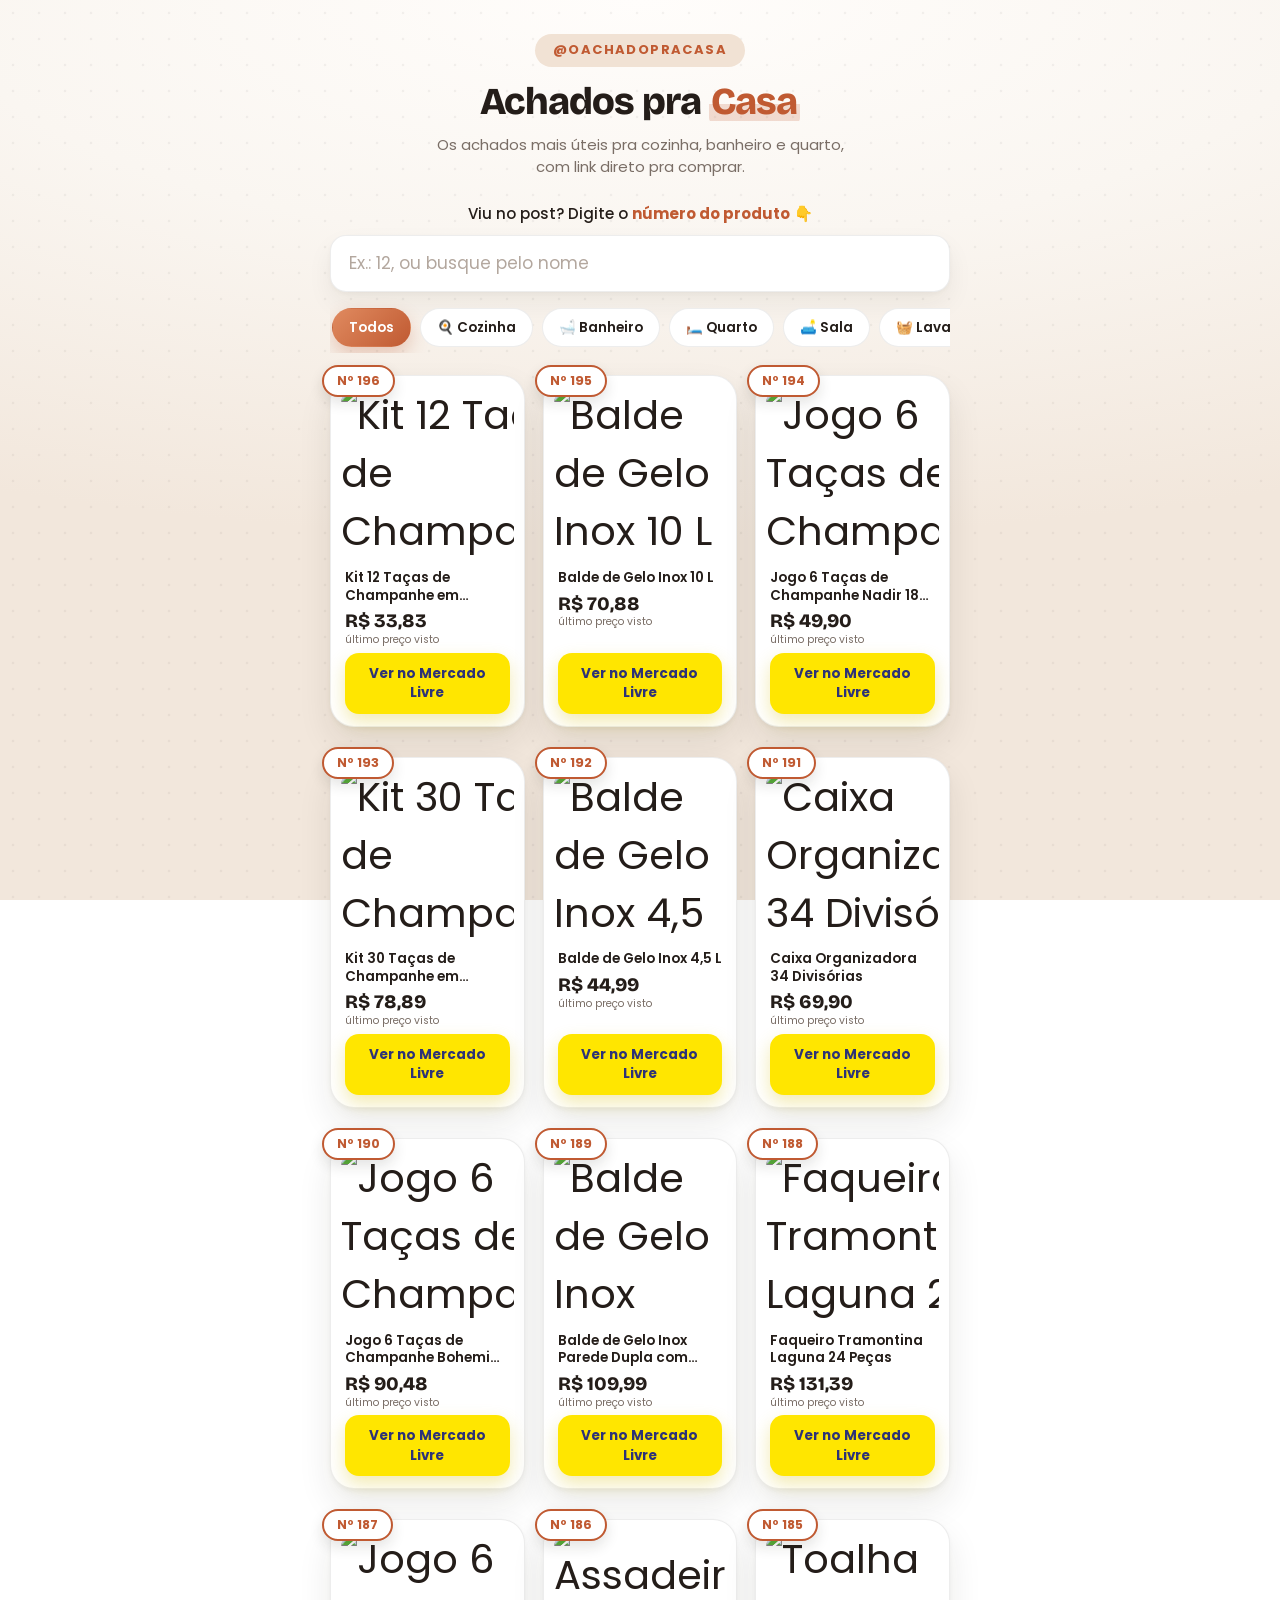
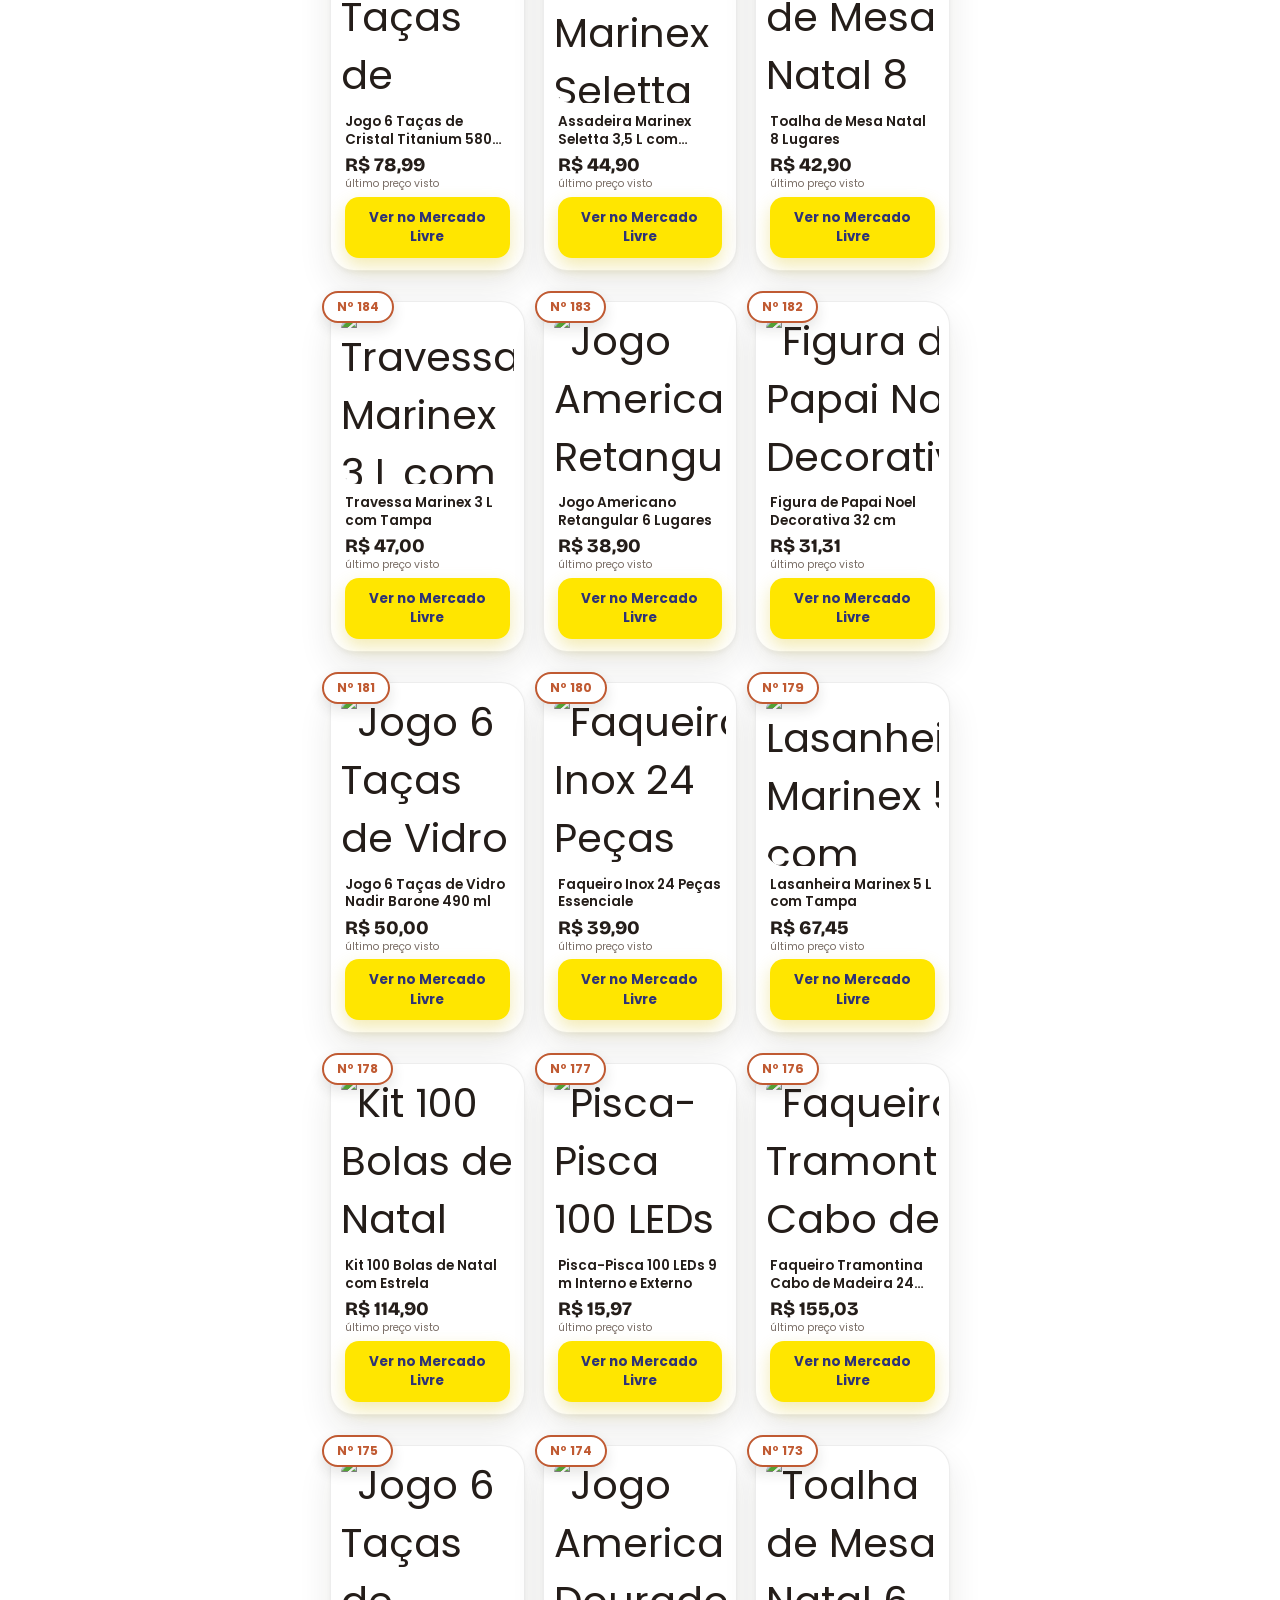
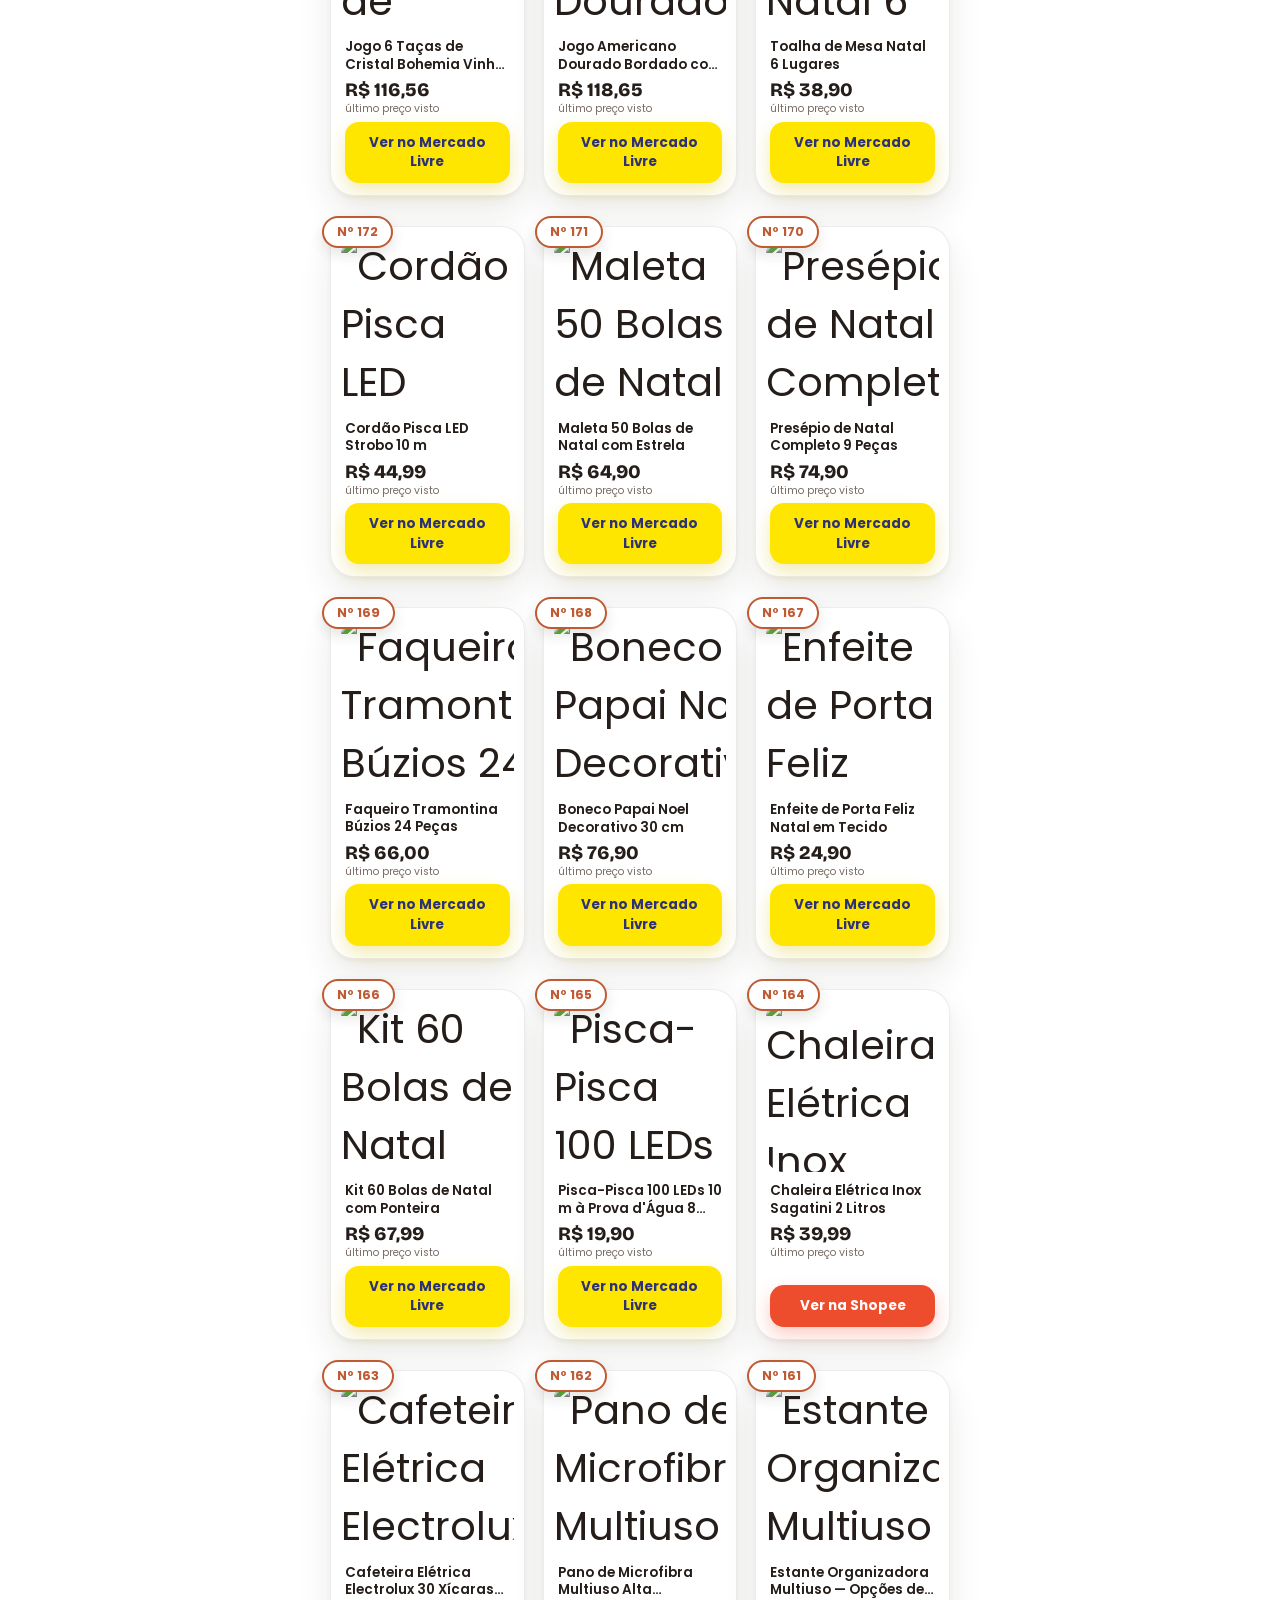
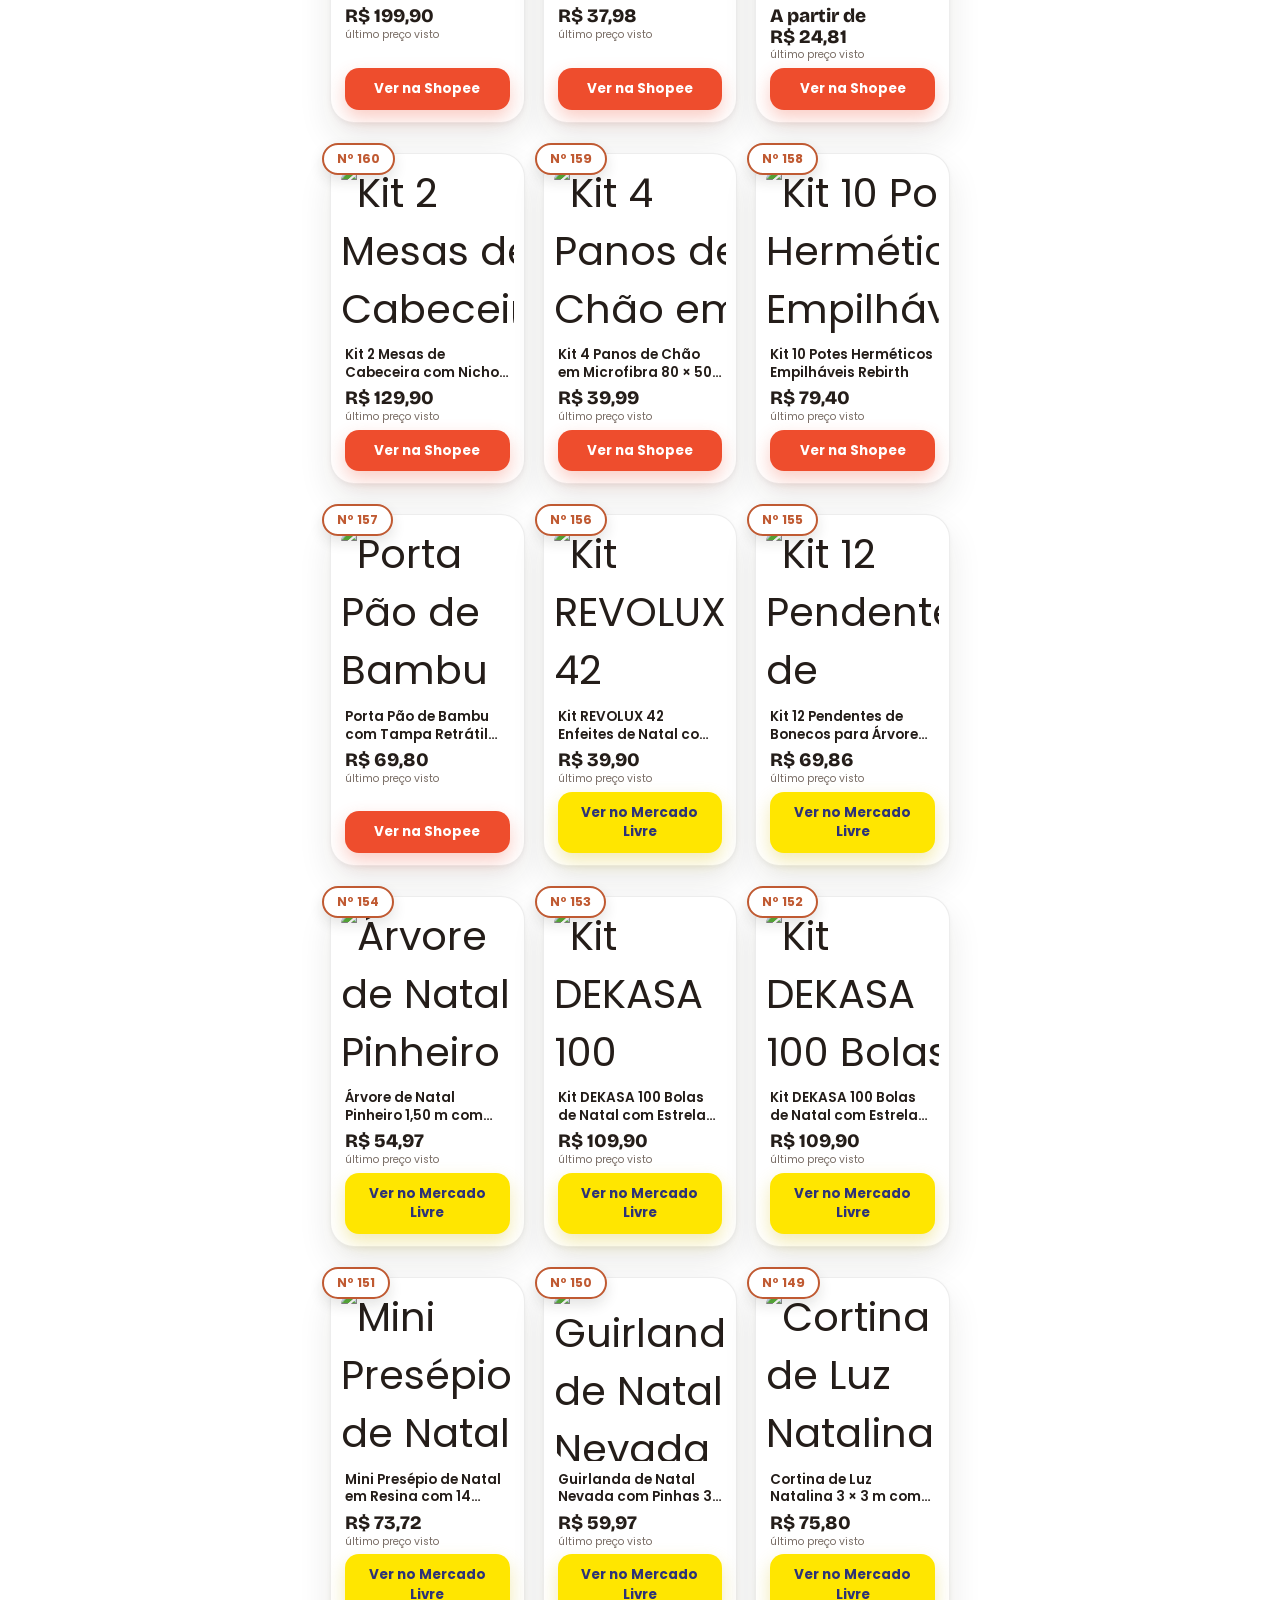
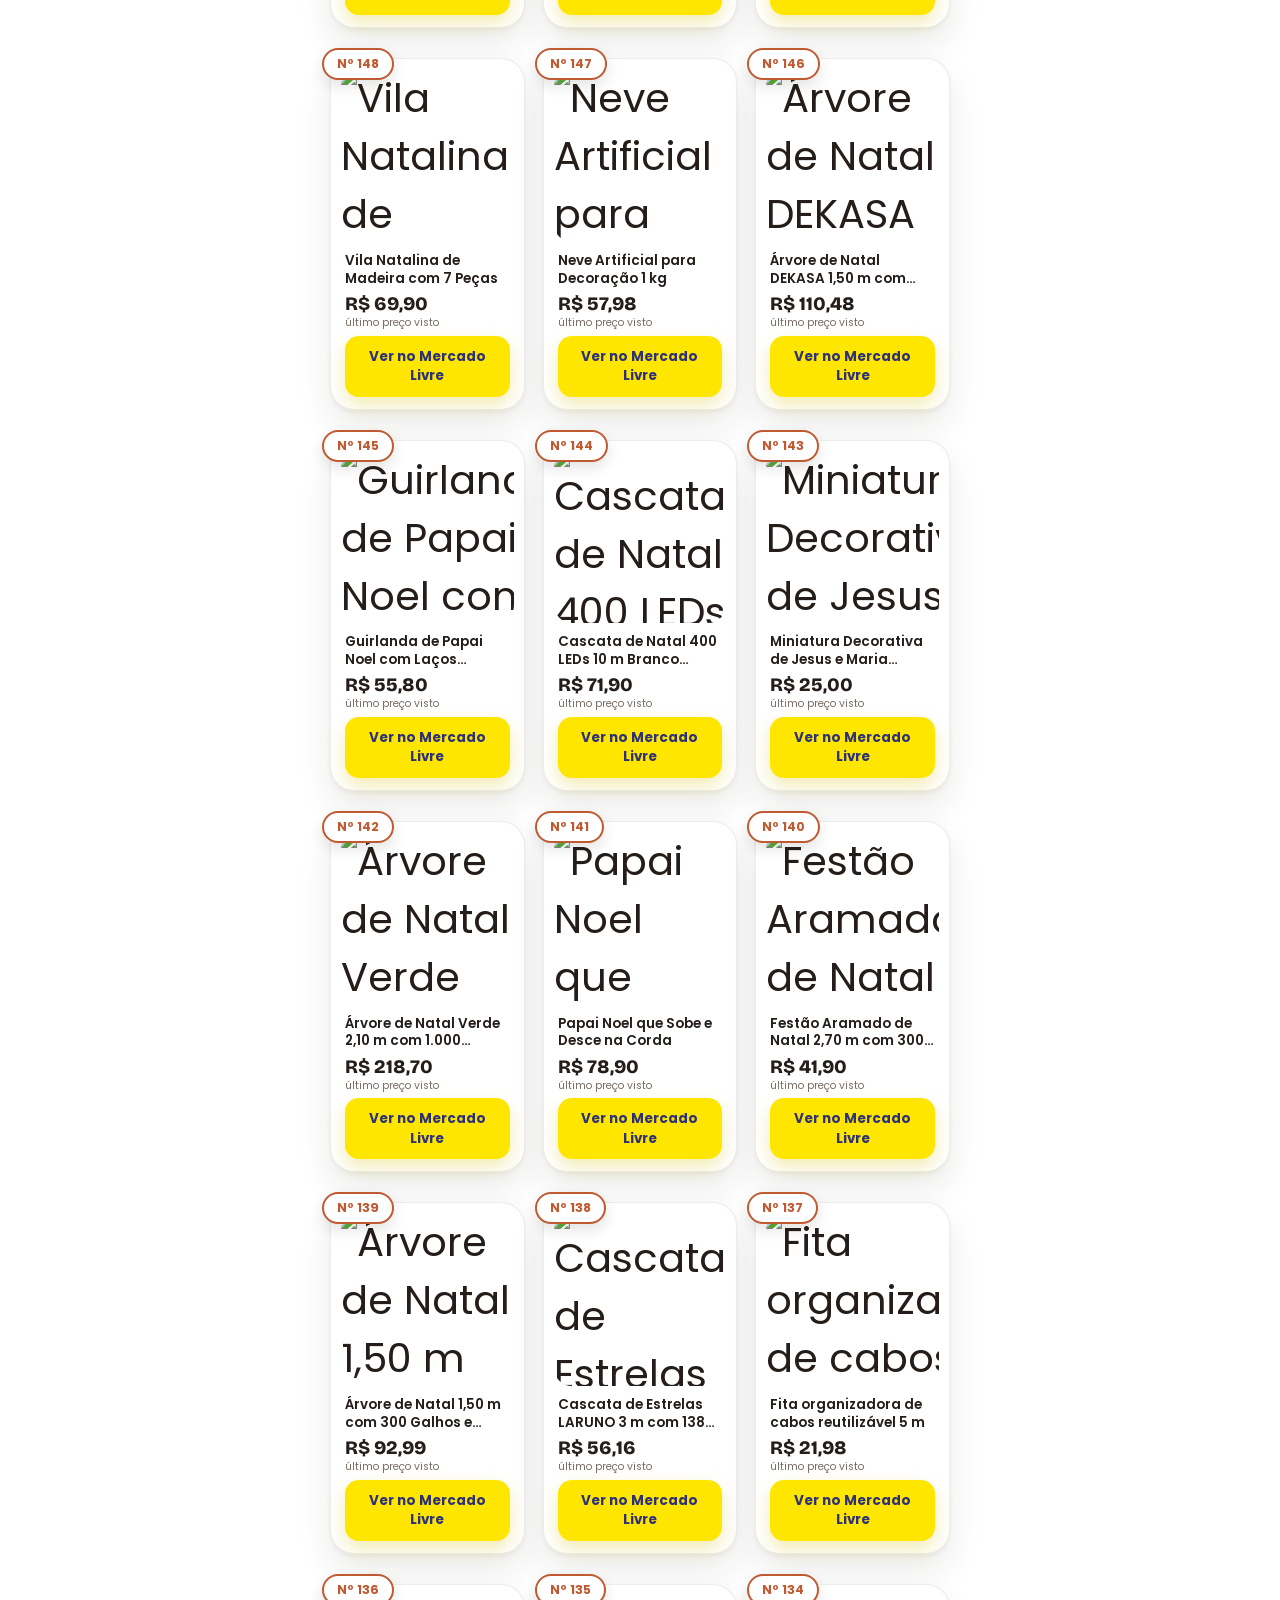
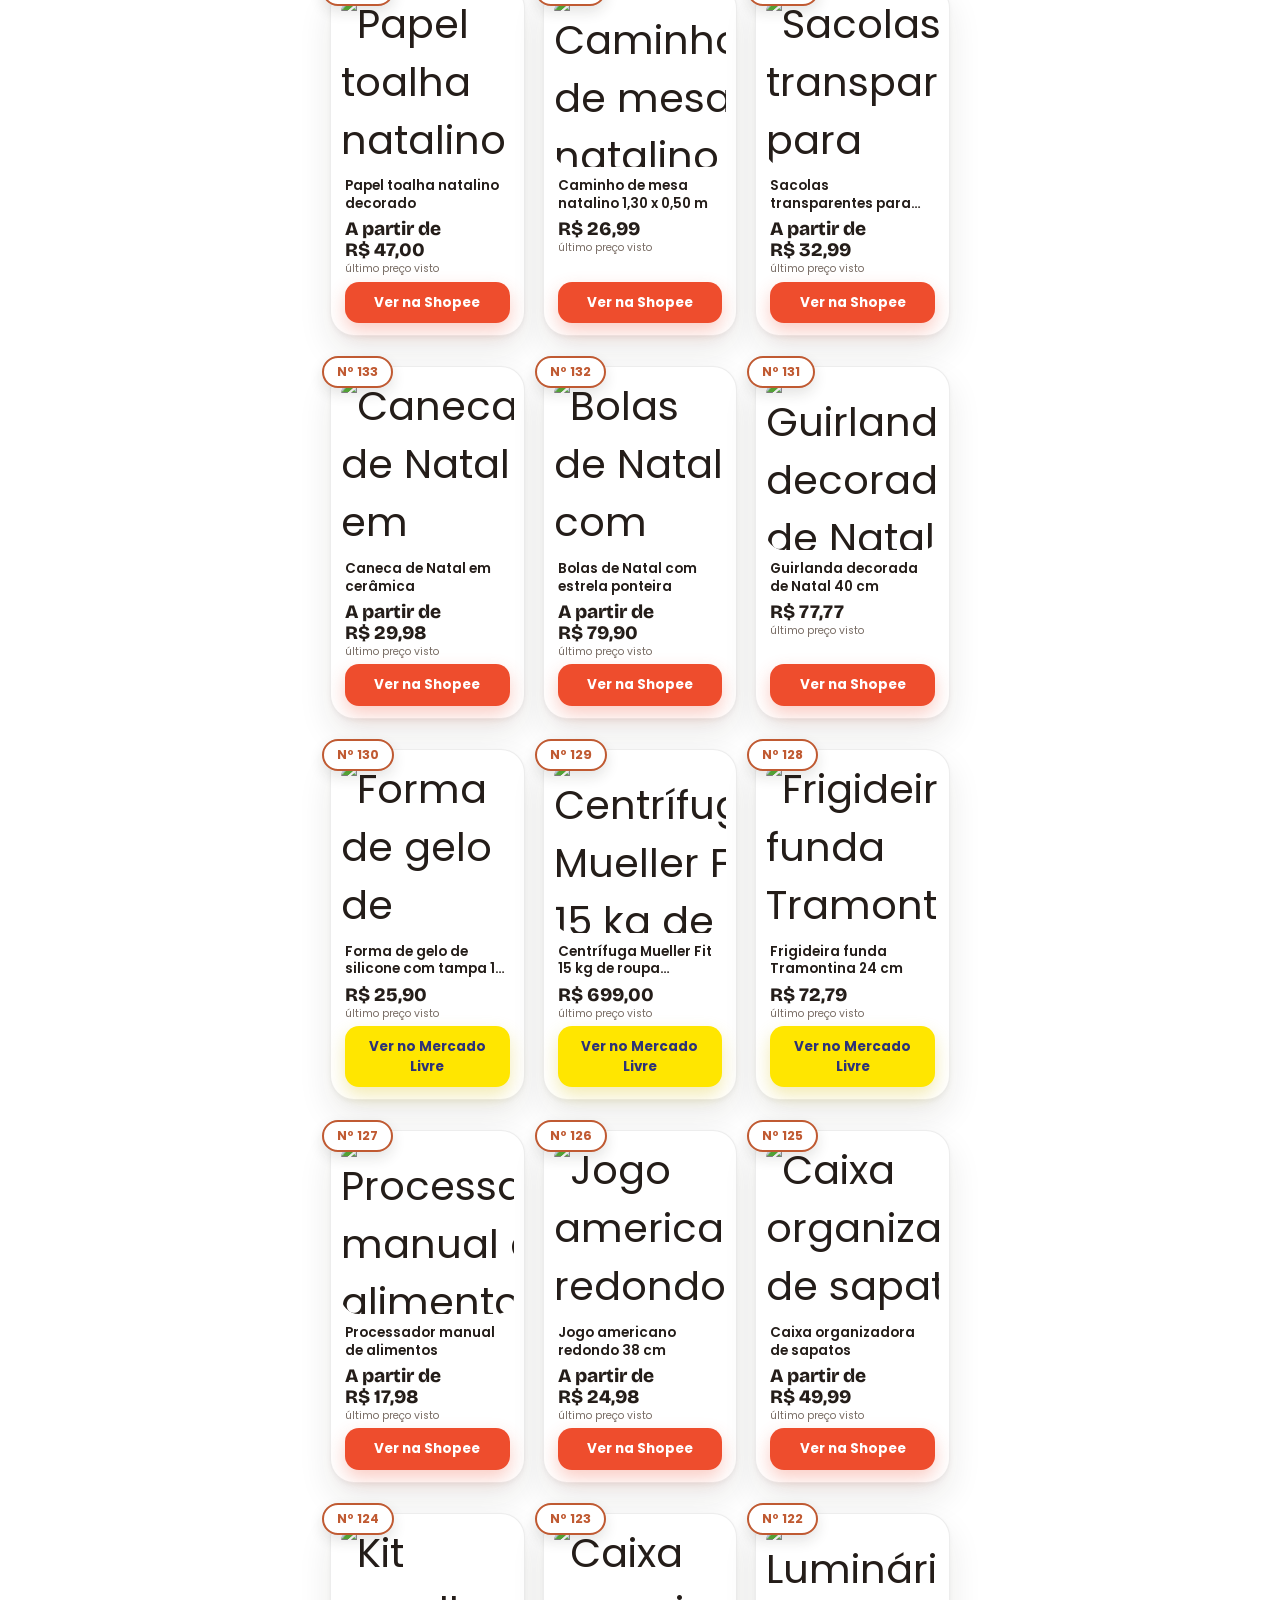
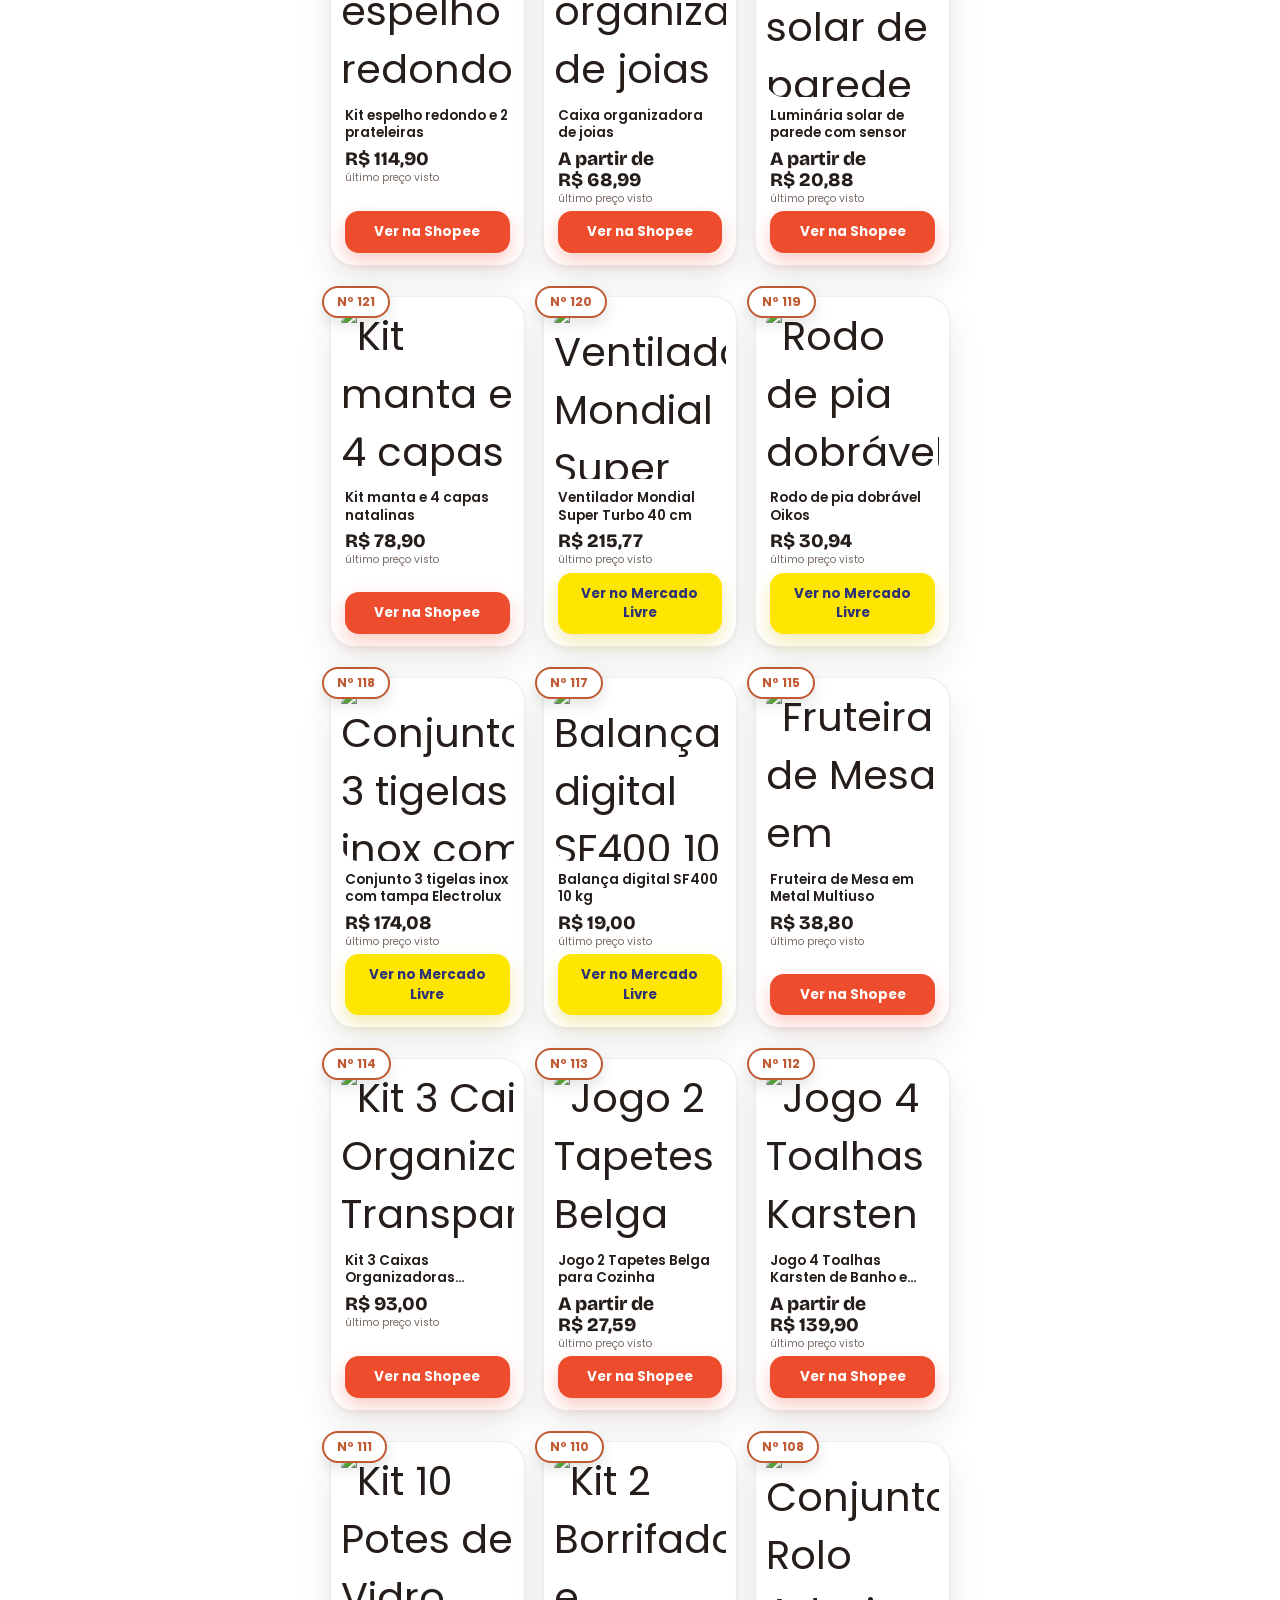
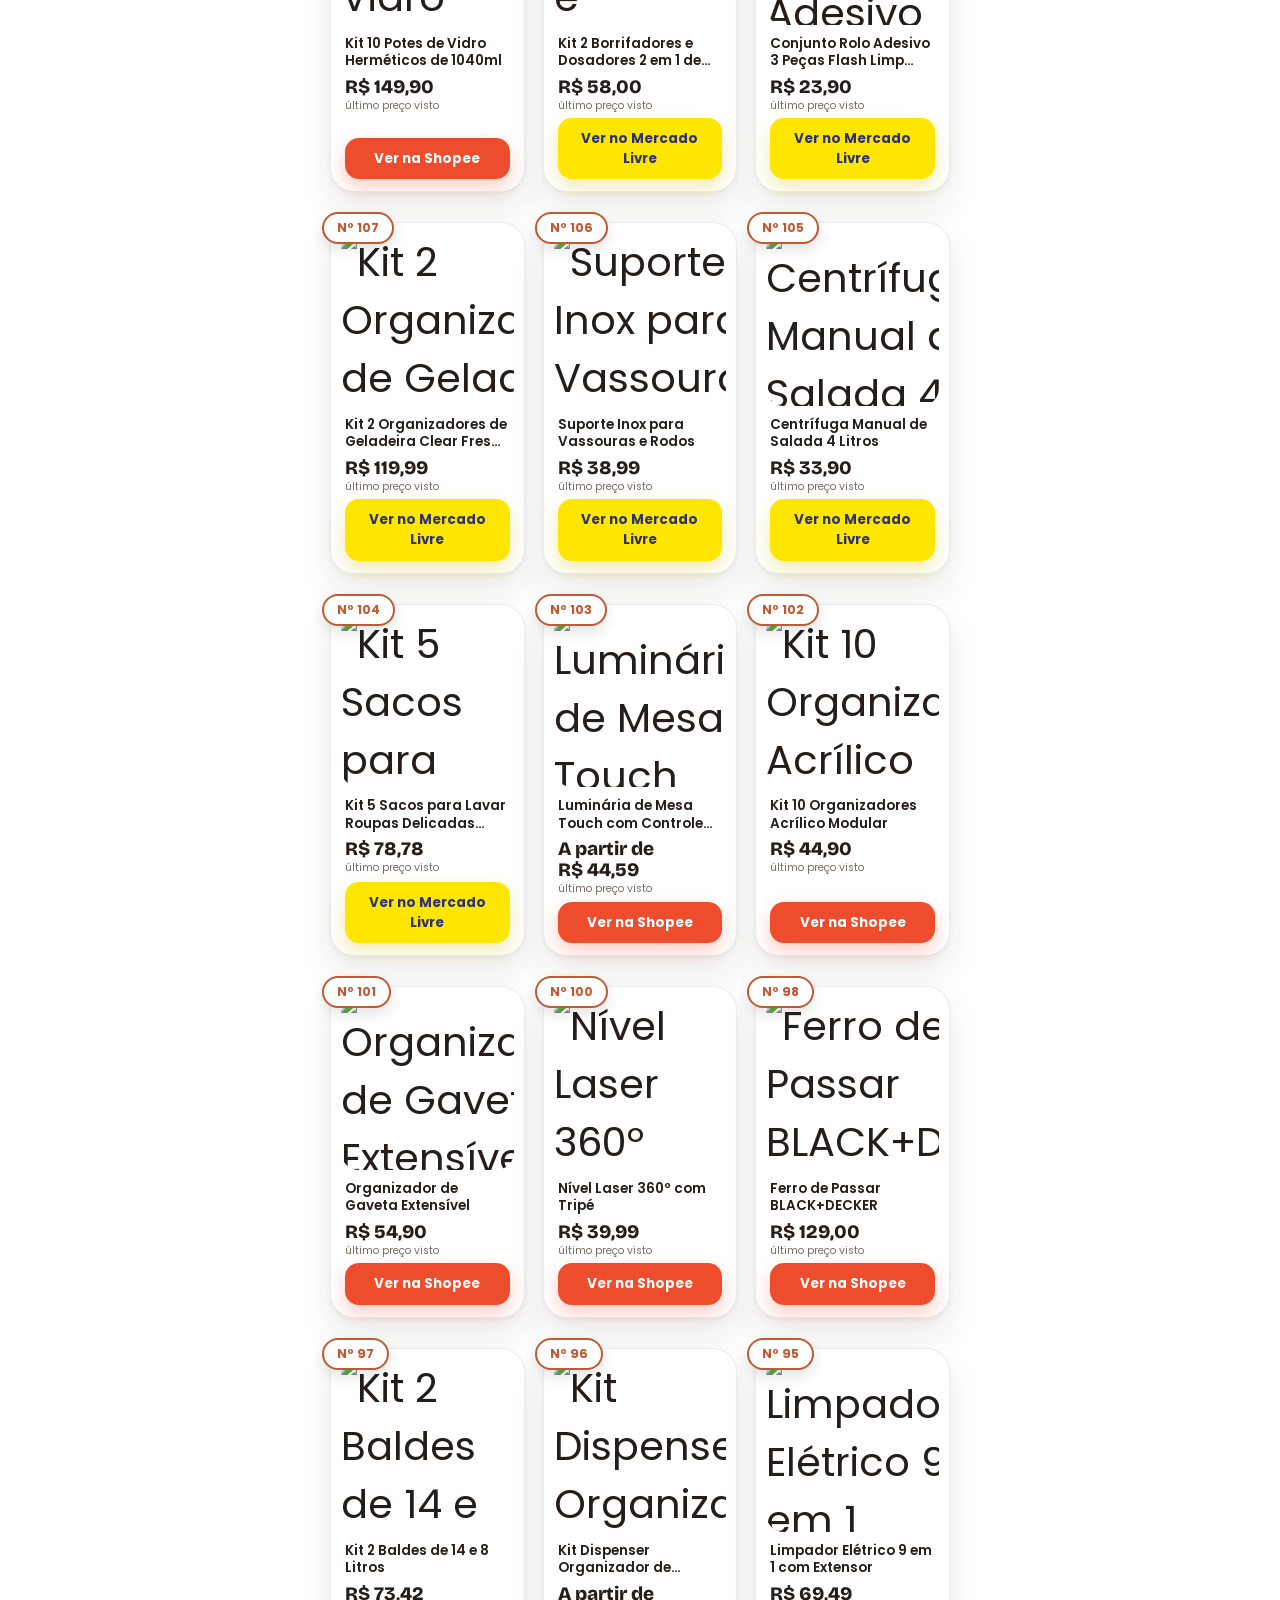
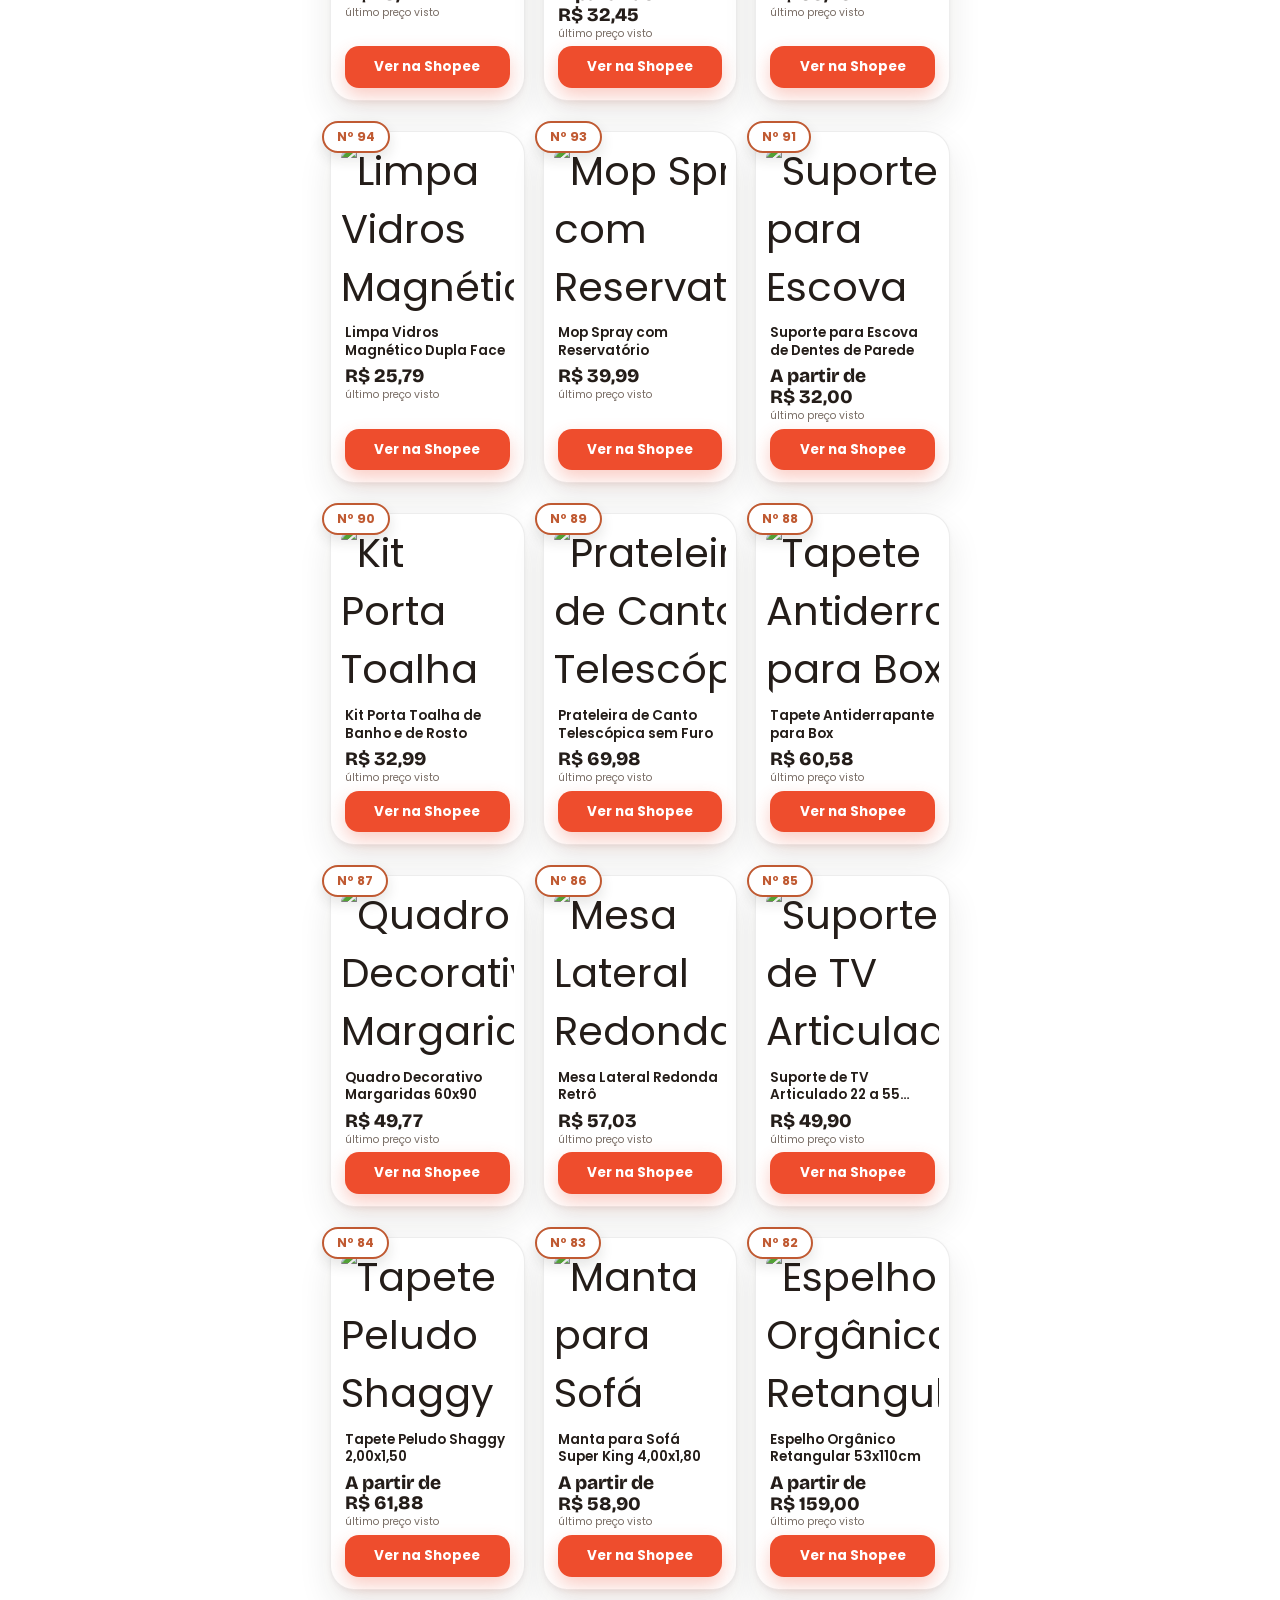
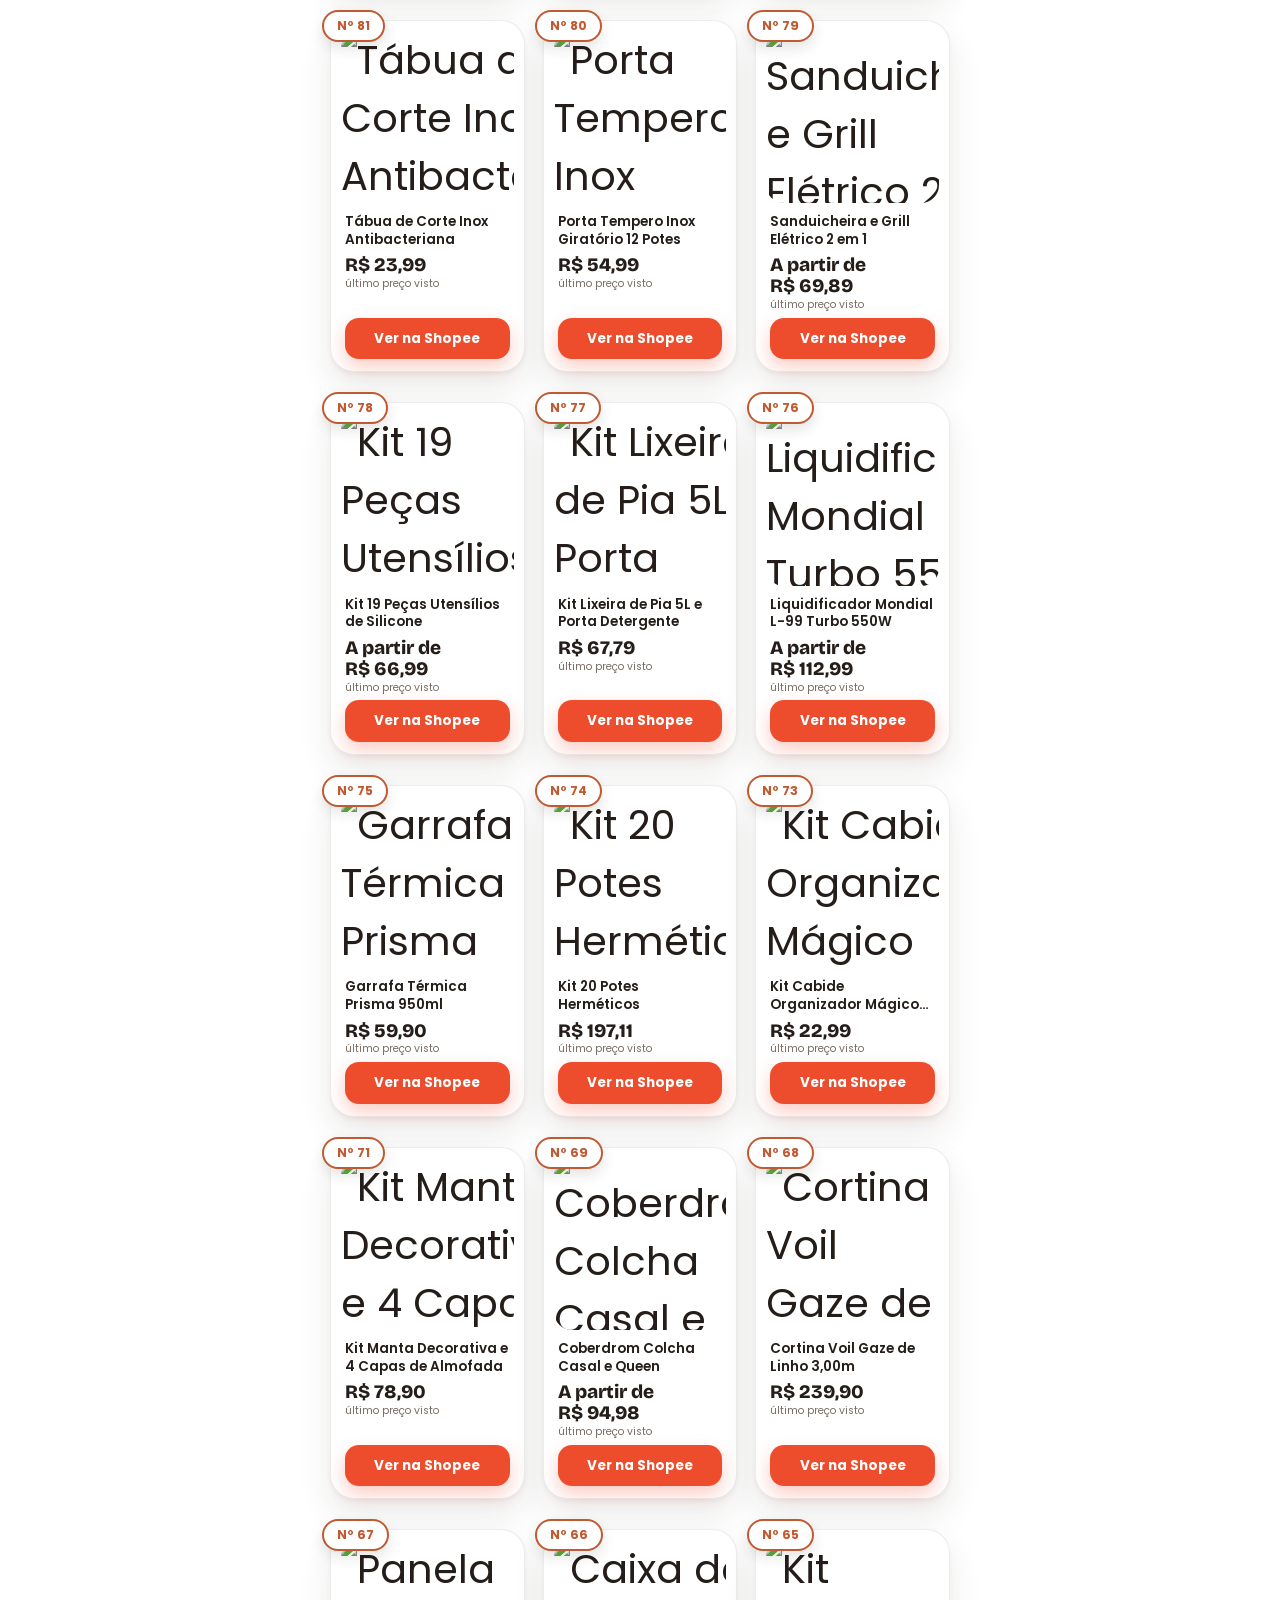
==== commit d4e02beb: "Atualiza página (188 produto(s))" ====
--- a/index.html
+++ b/index.html
@@ -149,7 +149,7 @@
 </div>
 
 <script>
-  const DADOS = {"categorias":{"cozinha":{"nome":"Cozinha","emoji":"🍳"},"banheiro":{"nome":"Banheiro","emoji":"🛁"},"quarto":{"nome":"Quarto","emoji":"🛏️"},"sala":{"nome":"Sala","emoji":"🛋️"},"lavanderia":{"nome":"Lavanderia","emoji":"🧺"},"organizacao":{"nome":"Organização","emoji":"📦"},"limpeza":{"nome":"Limpeza","emoji":"🧹"},"ferramentas":{"nome":"Ferramentas","emoji":"🔧"},"natal":{"nome":"Natal","emoji":"🎄"}},"lojas":{"shopee":"Shopee","mercadolivre":"Mercado Livre"},"produtos":[{"id":164,"nome":"Chaleira Elétrica Inox Sagatini 2 Litros","loja":"shopee","categoria":"cozinha","link":"https://s.shopee.com.br/8KrBMIlzwC","imagem":"https://cf.shopee.com.br/file/br-11134207-820ly-mt9nl1c67d3713","preco":39.99,"preco_max":39.99},{"id":163,"nome":"Cafeteira Elétrica Electrolux 30 Xícaras Programável","loja":"shopee","categoria":"cozinha","link":"https://s.shopee.com.br/114acsCZAS","imagem":"https://cf.shopee.com.br/file/sg-11134201-7rfi4-m9yiexnj2ixl13","preco":199.9,"preco_max":199.9},{"id":162,"nome":"Pano de Microfibra Multiuso Alta Absorção","loja":"shopee","categoria":"limpeza","link":"https://s.shopee.com.br/AAIpXc29U5","imagem":"https://cf.shopee.com.br/file/br-11134207-81z1k-mg6uaf9qvjt393","preco":37.98,"preco_max":37.98},{"id":161,"nome":"Estante Organizadora Multiuso — Opções de 2 a 7 Níveis","loja":"shopee","categoria":"organizacao","link":"https://s.shopee.com.br/1gJm8peYR5","imagem":"https://cf.shopee.com.br/file/br-11134207-820mc-mtrcwhcyfabkdb","preco":24.81,"preco_max":63},{"id":160,"nome":"Kit 2 Mesas de Cabeceira com Nicho e Pés Retrô","loja":"shopee","categoria":"quarto","link":"https://s.shopee.com.br/50aE6xNStb","imagem":"https://cf.shopee.com.br/file/br-11134207-81ztc-mjx9uwzge39d4b","preco":129.9,"preco_max":129.9},{"id":159,"nome":"Kit 4 Panos de Chão em Microfibra 80 × 50 cm","loja":"shopee","categoria":"limpeza","link":"https://s.shopee.com.br/AUvAf3z5e6","imagem":"https://cf.shopee.com.br/file/br-11134207-820l6-mriqddxnod8n6f","preco":39.99,"preco_max":39.99},{"id":158,"nome":"Kit 10 Potes Herméticos Empilháveis Rebirth","loja":"shopee","categoria":"organizacao","link":"https://s.shopee.com.br/2BG2jkQPmd","imagem":"https://cf.shopee.com.br/file/br-11134207-820l4-mmje77j1jpc068","preco":79.4,"preco_max":79.4},{"id":157,"nome":"Porta Pão de Bambu com Tampa Retrátil 40 × 27 × 16 cm","loja":"shopee","categoria":"cozinha","link":"https://s.shopee.com.br/6VP1nhaMoB","imagem":"https://cf.shopee.com.br/file/br-11134201-820ll-mqy9fzs85rt12a","preco":69.8,"preco_max":69.8},{"id":156,"nome":"Kit REVOLUX 42 Enfeites de Natal com Laços e Estrela","loja":"mercadolivre","categoria":"natal","link":"https://meli.la/2ReXQFL","imagem":"https://http2.mlstatic.com/D_NQ_NP_721004-MLA116176797668_092026-O.webp","preco":39.9},{"id":155,"nome":"Kit 12 Pendentes de Bonecos para Árvore de Natal Vermelho","loja":"mercadolivre","categoria":"natal","link":"https://meli.la/21sn5vS","imagem":"https://http2.mlstatic.com/D_NQ_NP_891348-MLB116179654936_092026-O.webp","preco":69.86},{"id":154,"nome":"Árvore de Natal Pinheiro 1,50 m com 400 Galhos","loja":"mercadolivre","categoria":"natal","link":"https://meli.la/2Cxg3ji","imagem":"https://http2.mlstatic.com/D_NQ_NP_796109-MLA117267242950_102026-O.webp","preco":54.97},{"id":153,"nome":"Kit DEKASA 100 Bolas de Natal com Estrela Dourado","loja":"mercadolivre","categoria":"natal","link":"https://meli.la/34daQ1F","imagem":"https://http2.mlstatic.com/D_NQ_NP_955482-MLA115320606318_082026-O.webp","preco":109.9},{"id":152,"nome":"Kit DEKASA 100 Bolas de Natal com Estrela Vermelho","loja":"mercadolivre","categoria":"natal","link":"https://meli.la/1AZXeNP","imagem":"https://http2.mlstatic.com/D_NQ_NP_872811-MLA116751630319_082026-O.webp","preco":109.9},{"id":151,"nome":"Mini Presépio de Natal em Resina com 14 Peças","loja":"mercadolivre","categoria":"natal","link":"https://meli.la/2H15Pxz","imagem":"https://http2.mlstatic.com/D_NQ_NP_636080-MLB118964866367_102026-P.webp","preco":73.72},{"id":150,"nome":"Guirlanda de Natal Nevada com Pinhas 30 cm","loja":"mercadolivre","categoria":"natal","link":"https://meli.la/1bP5C8c","imagem":"https://http2.mlstatic.com/D_NQ_NP_820725-MLB93098941952_092025-O.webp","preco":59.97},{"id":149,"nome":"Cortina de Luz Natalina 3 × 3 m com 300 LEDs Amarelos","loja":"mercadolivre","categoria":"natal","link":"https://meli.la/2x1HMmv","imagem":"https://http2.mlstatic.com/D_NQ_NP_996903-MLB80381439624_112024-O.webp","preco":75.8},{"id":148,"nome":"Vila Natalina de Madeira com 7 Peças","loja":"mercadolivre","categoria":"natal","link":"https://meli.la/1wWNx21","imagem":"https://http2.mlstatic.com/D_NQ_NP_774142-MLB116658566451_082026-O.webp","preco":69.9},{"id":147,"nome":"Neve Artificial para Decoração 1 kg","loja":"mercadolivre","categoria":"natal","link":"https://meli.la/2ZMoFP2","imagem":"https://http2.mlstatic.com/D_NQ_NP_621720-MLB115042520804_082026-P.webp","preco":57.98},{"id":146,"nome":"Árvore de Natal DEKASA 1,50 m com 500 Galhos","loja":"mercadolivre","categoria":"natal","link":"https://meli.la/1Z8rm7k","imagem":"https://http2.mlstatic.com/D_NQ_NP_640277-MLA116816918193_082026-O.webp","preco":110.48},{"id":145,"nome":"Guirlanda de Papai Noel com Laços Vermelhos","loja":"mercadolivre","categoria":"natal","link":"https://meli.la/1o3VExs","imagem":"https://http2.mlstatic.com/D_NQ_NP_997557-MLB114789714648_082026-O.webp","preco":55.8},{"id":144,"nome":"Cascata de Natal 400 LEDs 10 m Branco Quente 110 V","loja":"mercadolivre","categoria":"natal","link":"https://meli.la/1QrHfUt","imagem":"https://http2.mlstatic.com/D_NQ_NP_822727-MLA117745798499_092026-O.webp","preco":71.9},{"id":143,"nome":"Miniatura Decorativa de Jesus e Maria Sentados","loja":"mercadolivre","categoria":"natal","link":"https://meli.la/2PvYjKi","imagem":"https://http2.mlstatic.com/D_NQ_NP_748333-MLB115551150366_082026-P.webp","preco":25},{"id":142,"nome":"Árvore de Natal Verde 2,10 m com 1.000 Galhos","loja":"mercadolivre","categoria":"natal","link":"https://meli.la/1JMshjF","imagem":"https://http2.mlstatic.com/D_NQ_NP_945494-MLA116960701666_092026-O.webp","preco":218.7},{"id":141,"nome":"Papai Noel que Sobe e Desce na Corda","loja":"mercadolivre","categoria":"natal","link":"https://meli.la/2hdxEsG","imagem":"https://http2.mlstatic.com/D_NQ_NP_632408-MLB118198524665_092026-O.webp","preco":78.9},{"id":140,"nome":"Festão Aramado de Natal 2,70 m com 300 Galhos","loja":"mercadolivre","categoria":"natal","link":"https://meli.la/1CvAzHV","imagem":"https://http2.mlstatic.com/D_NQ_NP_808705-MLA116828761057_082026-O.webp","preco":41.9},{"id":139,"nome":"Árvore de Natal 1,50 m com 300 Galhos e Base de Metal","loja":"mercadolivre","categoria":"natal","link":"https://meli.la/2u6E2bo","imagem":"https://http2.mlstatic.com/D_NQ_NP_830247-MLA115910171004_092026-O.webp","preco":92.99},{"id":138,"nome":"Cascata de Estrelas LARUNO 3 m com 138 LEDs Branco Quente","loja":"mercadolivre","categoria":"natal","link":"https://meli.la/215qUhU","imagem":"https://http2.mlstatic.com/D_NQ_NP_673039-MLA96034904597_102025-P.webp","preco":56.16},{"id":137,"nome":"Fita organizadora de cabos reutilizável 5 m","loja":"mercadolivre","categoria":"organizacao","link":"https://meli.la/2J4yauc","imagem":"https://http2.mlstatic.com/D_NQ_NP_938424-MLB92978792947_092025-O.webp","preco":21.98},{"id":136,"nome":"Papel toalha natalino decorado","loja":"shopee","categoria":"natal","link":"https://s.shopee.com.br/9V2Ak65JDY","imagem":"https://cf.shopee.com.br/file/br-11134207-820ll-ms6x427cf9504d","preco":47,"preco_max":62},{"id":135,"nome":"Caminho de mesa natalino 1,30 x 0,50 m","loja":"shopee","categoria":"natal","link":"https://s.shopee.com.br/1LgT15RfTm","imagem":"https://cf.shopee.com.br/file/br-11134207-820l4-mra8u1tssg06d3","preco":26.99,"preco_max":26.99},{"id":134,"nome":"Sacolas transparentes para presentes","loja":"shopee","categoria":"natal","link":"https://s.shopee.com.br/W7M1YHi53","imagem":"https://cf.shopee.com.br/file/br-11134207-820ls-mpyragu2wd1c4a","preco":32.99,"preco_max":129.99},{"id":133,"nome":"Caneca de Natal em cerâmica","loja":"shopee","categoria":"natal","link":"https://s.shopee.com.br/60SIZesIr1","imagem":"https://cf.shopee.com.br/file/br-11134207-820lt-msrct08a3ax3fb","preco":29.98,"preco_max":45.98},{"id":132,"nome":"Bolas de Natal com estrela ponteira","loja":"shopee","categoria":"natal","link":"https://s.shopee.com.br/3Vkxb3t1MN","imagem":"https://cf.shopee.com.br/file/sg-11134201-8257w-mu2pzy7iodfk98","preco":79.9,"preco_max":189.9},{"id":131,"nome":"Guirlanda decorada de Natal 40 cm","loja":"shopee","categoria":"natal","link":"https://s.shopee.com.br/AAHrXJKqIA","imagem":"https://cf.shopee.com.br/file/sg-11134201-825ak-mt9k1jqfdb0m9f","preco":77.77,"preco_max":77.77},{"id":130,"nome":"Forma de gelo de silicone com tampa 15 cubos","loja":"mercadolivre","categoria":"cozinha","link":"https://meli.la/1kdcqdW","imagem":"https://http2.mlstatic.com/D_NQ_NP_693435-MLB91597415269_092025-O.webp","preco":25.9},{"id":129,"nome":"Centrífuga Mueller Fit 15 kg de roupa molhada","loja":"mercadolivre","categoria":"lavanderia","link":"https://meli.la/2rxcAE1","imagem":"https://http2.mlstatic.com/D_NQ_NP_875284-MLB119027815981_102026-O.webp","preco":699},{"id":128,"nome":"Frigideira funda Tramontina 24 cm","loja":"mercadolivre","categoria":"cozinha","link":"https://meli.la/2eMRduR","imagem":"https://http2.mlstatic.com/D_NQ_NP_692098-MLB54966675862_042023-O.webp","preco":72.79},{"id":127,"nome":"Processador manual de alimentos","loja":"shopee","categoria":"cozinha","link":"https://s.shopee.com.br/3g4NjpkCAA","imagem":"https://cf.shopee.com.br/file/sg-11134201-82586-mtk0qy2svkzs6b","preco":17.98,"preco_max":57.89},{"id":126,"nome":"Jogo americano redondo 38 cm","loja":"shopee","categoria":"cozinha","link":"https://s.shopee.com.br/1B5N5pM1j","imagem":"https://cf.shopee.com.br/file/sg-11134201-821dj-mgo4h9nc19u40a","preco":24.98,"preco_max":77},{"id":125,"nome":"Caixa organizadora de sapatos","loja":"shopee","categoria":"organizacao","link":"https://s.shopee.com.br/2VsQLgWtrI","imagem":"https://cf.shopee.com.br/file/br-11134207-81ztc-mitj3n4cm2v7ed","preco":49.99,"preco_max":149.99},{"id":124,"nome":"Kit espelho redondo e 2 prateleiras","loja":"shopee","categoria":"banheiro","link":"https://s.shopee.com.br/40hE8RIJzj","imagem":"https://cf.shopee.com.br/file/br-11134207-820le-mlnxnux19ati7e","preco":114.9,"preco_max":114.9},{"id":123,"nome":"Caixa organizadora de joias","loja":"shopee","categoria":"organizacao","link":"https://s.shopee.com.br/qkCMcLe6p","imagem":"https://cf.shopee.com.br/file/br-11134207-81z1k-mf8if56mk1s4e2","preco":68.99,"preco_max":77.99},{"id":122,"nome":"Luminária solar de parede com sensor","loja":"shopee","categoria":"sala","link":"https://s.shopee.com.br/9V2AgXfmgR","imagem":"https://cf.shopee.com.br/file/sg-11134201-825b9-msuv9j38rl6t71","preco":20.88,"preco_max":61.99},{"id":121,"nome":"Kit manta e 4 capas natalinas","loja":"shopee","categoria":"natal","link":"https://s.shopee.com.br/30ogwarXLB","imagem":"https://cf.shopee.com.br/file/br-11134207-820m9-mso9fc4v3g90bd","preco":78.9,"preco_max":78.9},{"id":120,"nome":"Ventilador Mondial Super Turbo 40 cm","loja":"mercadolivre","categoria":"sala","link":"https://meli.la/1PjD58F","imagem":"https://http2.mlstatic.com/D_NQ_NP_677368-MLA99595053082_122025-O.webp","preco":215.77},{"id":119,"nome":"Rodo de pia dobrável Oikos","loja":"mercadolivre","categoria":"cozinha","link":"https://meli.la/1pp1gyf","imagem":"https://http2.mlstatic.com/D_NQ_NP_888239-MLB52800066280_122022-O.webp","preco":30.94},{"id":118,"nome":"Conjunto 3 tigelas inox com tampa Electrolux","loja":"mercadolivre","categoria":"cozinha","link":"https://meli.la/1D6j5th","imagem":"https://http2.mlstatic.com/D_NQ_NP_948568-MLB100747568355_122025-O.webp","preco":174.08},{"id":117,"nome":"Balança digital SF400 10 kg","loja":"mercadolivre","categoria":"cozinha","link":"https://meli.la/2wbwnqW","imagem":"https://http2.mlstatic.com/D_NQ_NP_734075-MLA117828155172_102026-P.webp","preco":19},{"id":115,"nome":"Fruteira de Mesa em Metal Multiuso","loja":"shopee","categoria":"cozinha","link":"https://s.shopee.com.br/5VVsbVjWun","imagem":"https://cf.shopee.com.br/file/br-11134211-81zte-mko49067yfwi64","preco":38.8,"preco_max":38.8},{"id":114,"nome":"Kit 3 Caixas Organizadoras Transparentes de 34L","loja":"shopee","categoria":"organizacao","link":"https://s.shopee.com.br/8AWdmPQRPF","imagem":"https://cf.shopee.com.br/file/br-11134207-820l8-mrunq5nc9q124d","preco":93,"preco_max":93},{"id":113,"nome":"Jogo 2 Tapetes Belga para Cozinha","loja":"shopee","categoria":"cozinha","link":"https://s.shopee.com.br/9KibAYDKzo","imagem":"https://cf.shopee.com.br/file/br-11134207-820ma-ms12q7mu9z462e","preco":27.59,"preco_max":32.9},{"id":112,"nome":"Jogo 4 Toalhas Karsten de Banho e Rosto","loja":"shopee","categoria":"banheiro","link":"https://s.shopee.com.br/8AWdmP4a5R","imagem":"https://cf.shopee.com.br/file/br-11134207-820mh-mnbjhkltjf2815","preco":139.9,"preco_max":144.9},{"id":111,"nome":"Kit 10 Potes de Vidro Herméticos de 1040ml","loja":"shopee","categoria":"cozinha","link":"https://s.shopee.com.br/AKb8MNnX5k","imagem":"https://cf.shopee.com.br/file/br-11134207-820ln-ms23v6ge87466e","preco":149.9,"preco_max":149.9},{"id":110,"nome":"Kit 2 Borrifadores e Dosadores 2 em 1 de 500ml","loja":"mercadolivre","categoria":"cozinha","link":"https://meli.la/1yyCm7D","imagem":"https://http2.mlstatic.com/D_NQ_NP_696504-MLA112991963441_062026-O.webp","preco":58},{"id":108,"nome":"Conjunto Rolo Adesivo 3 Peças Flash Limp CST0085","loja":"mercadolivre","categoria":"lavanderia","link":"https://meli.la/1X5Nq4V","imagem":"https://http2.mlstatic.com/D_NQ_NP_786351-MLA99337784670_112025-O.webp","preco":23.9},{"id":107,"nome":"Kit 2 Organizadores de Geladeira Clear Fresh 5L","loja":"mercadolivre","categoria":"organizacao","link":"https://meli.la/1aPonpW","imagem":"https://http2.mlstatic.com/D_NQ_NP_962289-MLA95671667836_102025-O.webp","preco":119.99},{"id":106,"nome":"Suporte Inox para Vassouras e Rodos","loja":"mercadolivre","categoria":"lavanderia","link":"https://meli.la/1NJNMAN","imagem":"https://http2.mlstatic.com/D_NQ_NP_841779-MLB117890722027_092026-O.webp","preco":38.99},{"id":105,"nome":"Centrífuga Manual de Salada 4 Litros","loja":"mercadolivre","categoria":"cozinha","link":"https://meli.la/12jjWR3","imagem":"https://http2.mlstatic.com/D_NQ_NP_818687-MLB94549928475_102025-O.webp","preco":33.9},{"id":104,"nome":"Kit 5 Sacos para Lavar Roupas Delicadas Svan","loja":"mercadolivre","categoria":"lavanderia","link":"https://meli.la/1UfpQDN","imagem":"https://http2.mlstatic.com/D_NQ_NP_929335-MLA114472935742_082026-O.webp","preco":78.78},{"id":103,"nome":"Luminária de Mesa Touch com Controle Remoto","loja":"shopee","categoria":"quarto","link":"https://s.shopee.com.br/1BMNGQN1fd","imagem":"https://cf.shopee.com.br/file/sg-11134201-8259w-mqhs2imfi39o92","preco":44.59,"preco_max":89.69},{"id":102,"nome":"Kit 10 Organizadores Acrílico Modular","loja":"shopee","categoria":"organizacao","link":"https://s.shopee.com.br/8fSOCDPGtw","imagem":"https://cf.shopee.com.br/file/sg-11134201-8227k-mhvhuh6oiyo18c","preco":44.9,"preco_max":44.9},{"id":101,"nome":"Organizador de Gaveta Extensível","loja":"shopee","categoria":"organizacao","link":"https://s.shopee.com.br/9zxlhyA0zV","imagem":"https://cf.shopee.com.br/file/br-11134207-820l8-mqtf81wp81s040","preco":54.9,"preco_max":54.9},{"id":100,"nome":"Nível Laser 360º com Tripé","loja":"shopee","categoria":"ferramentas","link":"https://s.shopee.com.br/8V8xvIeF1Z","imagem":"https://cf.shopee.com.br/file/sg-11134201-81zw7-mmtaa6p5jnra09","preco":39.99,"preco_max":39.99},{"id":98,"nome":"Ferro de Passar BLACK+DECKER","loja":"shopee","categoria":"lavanderia","link":"https://s.shopee.com.br/7fZqvfAdkF","imagem":"https://cf.shopee.com.br/file/sg-11134201-824gh-mpsdxv2cwbv06a","preco":129,"preco_max":129},{"id":97,"nome":"Kit 2 Baldes de 14 e 8 Litros","loja":"shopee","categoria":"lavanderia","link":"https://s.shopee.com.br/8AW7WP8mSe","imagem":"https://cf.shopee.com.br/file/sg-11134201-82635-mlpdlg59jjsw92","preco":73.42,"preco_max":73.42},{"id":96,"nome":"Kit Dispenser Organizador de Lavanderia","loja":"shopee","categoria":"lavanderia","link":"https://s.shopee.com.br/5LBw9CAu8Z","imagem":"https://cf.shopee.com.br/file/br-11134207-81zts-mkmmy34hv08yed","preco":32.45,"preco_max":115.83},{"id":95,"nome":"Limpador Elétrico 9 em 1 com Extensor","loja":"shopee","categoria":"limpeza","link":"https://s.shopee.com.br/9fKvJGVJ5D","imagem":"https://cf.shopee.com.br/file/sg-11134201-81zwl-mimvbl089p8j4a","preco":69.49,"preco_max":69.49},{"id":94,"nome":"Limpa Vidros Magnético Dupla Face","loja":"shopee","categoria":"limpeza","link":"https://s.shopee.com.br/AKacBKZJVa","imagem":"https://cf.shopee.com.br/file/sg-11134201-823qr-mor5xh4vt0r3f9","preco":25.79,"preco_max":25.79},{"id":93,"nome":"Mop Spray com Reservatório","loja":"shopee","categoria":"limpeza","link":"https://s.shopee.com.br/3VkI2lqfJp","imagem":"https://cf.shopee.com.br/file/br-11134207-820m2-mool78g30vsz1c","preco":39.99,"preco_max":39.99},{"id":91,"nome":"Suporte para Escova de Dentes de Parede","loja":"shopee","categoria":"banheiro","link":"https://s.shopee.com.br/4Vcp9eA0qJ","imagem":"https://cf.shopee.com.br/file/cn-11134207-820l4-mfvyzhdxxwjy65","preco":32,"preco_max":59},{"id":90,"nome":"Kit Porta Toalha de Banho e de Rosto","loja":"shopee","categoria":"banheiro","link":"https://s.shopee.com.br/112x41hotC","imagem":"https://cf.shopee.com.br/file/br-11134207-81ztc-mj64qiml5qtdb7","preco":32.99,"preco_max":32.99},{"id":89,"nome":"Prateleira de Canto Telescópica sem Furo","loja":"shopee","categoria":"banheiro","link":"https://s.shopee.com.br/40gYYiceL1","imagem":"https://cf.shopee.com.br/file/sg-11134201-825as-mslj9swef0u95e","preco":69.98,"preco_max":69.98},{"id":88,"nome":"Tapete Antiderrapante para Box","loja":"shopee","categoria":"banheiro","link":"https://s.shopee.com.br/1APsCGM9p","imagem":"https://cf.shopee.com.br/file/br-11134207-820lq-mp54j2krhce919","preco":60.58,"preco_max":60.58},{"id":87,"nome":"Quadro Decorativo Margaridas 60x90","loja":"shopee","categoria":"sala","link":"https://s.shopee.com.br/LnGGvY3Gf","imagem":"https://cf.shopee.com.br/file/br-11134275-820m5-mppwd40yxwcg86","preco":49.77,"preco_max":49.77},{"id":86,"nome":"Mesa Lateral Redonda Retrô","loja":"shopee","categoria":"sala","link":"https://s.shopee.com.br/BTq4bUgsk","imagem":"https://cf.shopee.com.br/file/br-11134207-820ly-mpjsn53d9mo3b6","preco":57.03,"preco_max":57.03},{"id":85,"nome":"Suporte de TV Articulado 22 a 55 Polegadas","loja":"shopee","categoria":"sala","link":"https://s.shopee.com.br/9Ki4ucoyyJ","imagem":"https://cf.shopee.com.br/file/br-11134207-820m5-mqkps0umjl6p16","preco":49.9,"preco_max":49.9},{"id":84,"nome":"Tapete Peludo Shaggy 2,00x1,50","loja":"shopee","categoria":"sala","link":"https://s.shopee.com.br/2LYKZkl2U1","imagem":"https://cf.shopee.com.br/file/br-11134207-820lz-mlp9kpqlj37q06","preco":61.88,"preco_max":82.98},{"id":83,"nome":"Manta para Sofá Super King 4,00x1,80","loja":"shopee","categoria":"sala","link":"https://s.shopee.com.br/8AW7WSpQaK","imagem":"https://cf.shopee.com.br/file/br-11134207-7r98o-m1yk83725r6sca","preco":58.9,"preco_max":64.9},{"id":82,"nome":"Espelho Orgânico Retangular 53x110cm","loja":"shopee","categoria":"sala","link":"https://s.shopee.com.br/1qc3yoeTjI","imagem":"https://cf.shopee.com.br/file/br-11134207-820m3-mmvz422rexhc0e","preco":159,"preco_max":165},{"id":81,"nome":"Tábua de Corte Inox Antibacteriana","loja":"shopee","categoria":"cozinha","link":"https://s.shopee.com.br/3VkI2e2d1i","imagem":"https://cf.shopee.com.br/file/br-11134207-820l4-mmpu5t4d8q9w1d","preco":23.99,"preco_max":23.99},{"id":80,"nome":"Porta Tempero Inox Giratório 12 Potes","loja":"shopee","categoria":"cozinha","link":"https://s.shopee.com.br/4AzylG1IOt","imagem":"https://cf.shopee.com.br/file/br-11134207-820m1-mo72243ql24gca","preco":54.99,"preco_max":54.99},{"id":79,"nome":"Sanduicheira e Grill Elétrico 2 em 1","loja":"shopee","categoria":"cozinha","link":"https://s.shopee.com.br/1BMNGOoEPs","imagem":"https://cf.shopee.com.br/file/br-11134207-820ll-mnlu0wvhpxq91f","preco":69.89,"preco_max":74.9},{"id":78,"nome":"Kit 19 Peças Utensílios de Silicone","loja":"shopee","categoria":"cozinha","link":"https://s.shopee.com.br/7Kx0bhIu05","imagem":"https://cf.shopee.com.br/file/br-11134207-81z1k-mihcvwmnxatdeb","preco":66.99,"preco_max":99.99},{"id":77,"nome":"Kit Lixeira de Pia 5L e Porta Detergente","loja":"shopee","categoria":"cozinha","link":"https://s.shopee.com.br/5VVMLiQkC4","imagem":"https://cf.shopee.com.br/file/br-11134207-820lg-mra6ut14j11h76","preco":67.79,"preco_max":67.79},{"id":76,"nome":"Liquidificador Mondial L-99 Turbo 550W","loja":"shopee","categoria":"cozinha","link":"https://s.shopee.com.br/1BMNGPItNO","imagem":"https://cf.shopee.com.br/file/br-11134207-7r98o-mc83lzgst4gw71","preco":112.99,"preco_max":117.99},{"id":75,"nome":"Garrafa Térmica Prisma 950ml","loja":"shopee","categoria":"cozinha","link":"https://s.shopee.com.br/9fKvO0DsSt","imagem":"https://cf.shopee.com.br/file/sg-11134201-823pk-mpb78cwau6tefe","preco":59.9,"preco_max":59.9},{"id":74,"nome":"Kit 20 Potes Herméticos","loja":"shopee","categoria":"cozinha","link":"https://s.shopee.com.br/3LQrlXZe15","imagem":"https://cf.shopee.com.br/file/br-11134207-820ld-mp8722qtssg1d3","preco":197.11,"preco_max":197.11},{"id":73,"nome":"Kit Cabide Organizador Mágico com 10 Cabides","loja":"shopee","categoria":"quarto","link":"https://s.shopee.com.br/2qUbAbKQCp","imagem":"https://cf.shopee.com.br/file/br-11134207-81zud-mktxdk8pezghc0","preco":22.99,"preco_max":22.99},{"id":71,"nome":"Kit Manta Decorativa e 4 Capas de Almofada","loja":"shopee","categoria":"quarto","link":"https://s.shopee.com.br/5VVMLkhX7k","imagem":"https://cf.shopee.com.br/file/br-11134207-820me-mslpccmvq8ece9","preco":78.9,"preco_max":78.9},{"id":69,"nome":"Coberdrom Colcha Casal e Queen","loja":"shopee","categoria":"quarto","link":"https://s.shopee.com.br/9AOen7Nlux","imagem":"https://cf.shopee.com.br/file/br-11134207-820lb-mp8c10yyx5hde9","preco":94.98,"preco_max":299.98},{"id":68,"nome":"Cortina Voil Gaze de Linho 3,00m","loja":"shopee","categoria":"quarto","link":"https://s.shopee.com.br/2VrkmFS9U9","imagem":"https://cf.shopee.com.br/file/br-11134207-7r98o-lrfao1edqfjve0","preco":239.9,"preco_max":239.9},{"id":67,"nome":"Panela de Arroz Elétrica 1,8L","loja":"shopee","categoria":"cozinha","link":"https://s.shopee.com.br/2gBAyW6bN1","imagem":"https://cf.shopee.com.br/file/sg-11134201-821d4-mgpdkly8i4nh7c","preco":57.98,"preco_max":58.78},{"id":66,"nome":"Caixa de Som 2000W com Microfone","loja":"shopee","categoria":"sala","link":"https://s.shopee.com.br/4fwFO5zidV","imagem":"https://cf.shopee.com.br/file/sg-11134201-825aa-mswofzx5qdj5b6","preco":209,"preco_max":209},{"id":65,"nome":"Kit Bailarina Giratória 30cm e 4 Espátulas","loja":"shopee","categoria":"cozinha","link":"https://s.shopee.com.br/8fSO9QgMFi","imagem":"https://cf.shopee.com.br/file/sg-11134201-8262m-mjsw2rzcb28508","preco":40.95,"preco_max":43.02},{"id":64,"nome":"Kit 3 Formas Assadeira 32, 37 e 42cm","loja":"shopee","categoria":"cozinha","link":"https://s.shopee.com.br/8V8xx7gzab","imagem":"https://cf.shopee.com.br/file/br-11134207-820mb-mmuwj1d9zf29f8","preco":57.9,"preco_max":57.9},{"id":63,"nome":"Kit 8 Jogos Americanos Dupla Face","loja":"shopee","categoria":"cozinha","link":"https://s.shopee.com.br/9AOekL9eka","imagem":"https://cf.shopee.com.br/file/br-11134207-81zum-mkpedc7j7u9v9f","preco":79.98,"preco_max":258.91},{"id":62,"nome":"Cortina de Luz 300 LED 3x3m com 8 Modos","loja":"shopee","categoria":"natal","link":"https://s.shopee.com.br/4VcpBjAUfD","imagem":"https://cf.shopee.com.br/file/br-11134207-820m8-msnwhylh0p38e3","preco":75.99,"preco_max":76.99},{"id":61,"nome":"Árvore de Natal 2,10m com 1200 Galhos","loja":"shopee","categoria":"natal","link":"https://s.shopee.com.br/9Ki4wbJ27d","imagem":"https://cf.shopee.com.br/file/br-11134207-81z1k-mgtlsylxq8skd0","preco":199.89,"preco_max":299.9},{"id":60,"nome":"Parafusadeira Furadeira 48V Sem Fio","loja":"shopee","categoria":"ferramentas","link":"https://s.shopee.com.br/5LBw9SmIim","imagem":"https://cf.shopee.com.br/file/cn-11134207-820l4-mpuoa8cwcwld46","preco":109.98,"preco_max":115.96},{"id":59,"nome":"Prateleira Organizadora 5 Andares","loja":"shopee","categoria":"banheiro","link":"https://s.shopee.com.br/30o1MYB0Uk","imagem":"https://cf.shopee.com.br/file/br-11134207-820m4-mo419qva5lvo1f","preco":44,"preco_max":44},{"id":58,"nome":"Organizador de Banheiro com Tampa","loja":"shopee","categoria":"banheiro","link":"https://s.shopee.com.br/5VVML91UQS","imagem":"https://cf.shopee.com.br/file/br-11134207-820ly-mo3tq29dbv9de4","preco":28.99,"preco_max":69.99},{"id":57,"nome":"Escova Elétrica de Limpeza 12 em 1","loja":"shopee","categoria":"limpeza","link":"https://s.shopee.com.br/5LBw9IlnsD","imagem":"https://cf.shopee.com.br/file/br-11134207-820l7-mnvnfmffcfes12","preco":69.64,"preco_max":72.9},{"id":56,"nome":"Cesto de Roupa Suja Bambu 50L","loja":"shopee","categoria":"lavanderia","link":"https://s.shopee.com.br/2gBAyIL3Xm","imagem":"https://cf.shopee.com.br/file/br-11134207-7r98o-m76wmmm35ufg19","preco":49.9,"preco_max":59.9},{"id":55,"nome":"Air Fryer Gaabor 5,5L","loja":"shopee","categoria":"cozinha","link":"https://s.shopee.com.br/7fZqviMlVy","imagem":"https://cf.shopee.com.br/file/br-11134207-820lx-mm0ux58zbojq7e","preco":329,"preco_max":329},{"id":54,"nome":"Escorredor de Louças Rack Aço","loja":"shopee","categoria":"cozinha","link":"https://s.shopee.com.br/8V8xv2blgU","imagem":"https://cf.shopee.com.br/file/br-11134207-820lm-moercjnq82df8e","preco":91.9,"preco_max":91.9},{"id":53,"nome":"Panela de Pressão Antiaderente 4,5L","loja":"shopee","categoria":"cozinha","link":"https://s.shopee.com.br/4LJOxa0FzR","imagem":"https://cf.shopee.com.br/file/br-11134207-820le-mo9nab0ho2klbf","preco":134.65,"preco_max":186.9},{"id":52,"nome":"5 Potes de Vidro com Tampa de Bambu","loja":"shopee","categoria":"cozinha","link":"https://s.shopee.com.br/8V8xv27FDc","imagem":"https://cf.shopee.com.br/file/br-11134207-820m1-mo9xlkk1v092b8","preco":79.9,"preco_max":79.9},{"id":51,"nome":"Espelho Decorativo Couro 100x35","loja":"shopee","categoria":"sala","link":"https://s.shopee.com.br/LnGC3kBlt","imagem":"https://cf.shopee.com.br/file/br-11134207-81z1k-mgibn8pdyio589","preco":119,"preco_max":119},{"id":50,"nome":"Tapete de Sala 2,00x1,50 Alto Relevo","loja":"shopee","categoria":"sala","link":"https://s.shopee.com.br/2Vrkm3kP92","imagem":"https://cf.shopee.com.br/file/br-11134207-820lr-moo0x3jwa879af","preco":116.9,"preco_max":136.9},{"id":49,"nome":"Sapateira com Cabideiro 5 Prateleiras","loja":"shopee","categoria":"quarto","link":"https://s.shopee.com.br/6L4TL9hrrV","imagem":"https://cf.shopee.com.br/file/br-11134207-820l8-mq4y8em542rmd7","preco":49.99,"preco_max":49.99},{"id":48,"nome":"Cortina Blackout com Voil 3,00x2,70","loja":"shopee","categoria":"quarto","link":"https://s.shopee.com.br/W6gOZZlXx","imagem":"https://cf.shopee.com.br/file/br-11134207-7r98o-m65kv6nusiia60","preco":169.9,"preco_max":169.9},{"id":46,"nome":"Luminária LED Magnética para Armário","loja":"mercadolivre","categoria":"quarto","link":"https://meli.la/1crdBdZ","imagem":"https://http2.mlstatic.com/D_NQ_NP_918898-MLB105069030218_012026-O.webp","preco":38.99},{"id":45,"nome":"Kit 2 Porta Shampoo de Canto","loja":"mercadolivre","categoria":"banheiro","link":"https://meli.la/2CJEuqX","imagem":"https://http2.mlstatic.com/D_NQ_NP_919471-MLA115829444859_082026-O.webp","preco":31.9},{"id":44,"nome":"Suporte de Parede para Controle Remoto","loja":"mercadolivre","categoria":"sala","link":"https://meli.la/2dTzsLC","imagem":"https://http2.mlstatic.com/D_NQ_NP_947941-MLB105892751960_022026-O.webp","preco":19},{"id":42,"nome":"Kit 4 Caixas Organizadoras Dobráveis","loja":"mercadolivre","categoria":"organizacao","link":"https://meli.la/13K7iKZ","imagem":"https://http2.mlstatic.com/D_NQ_NP_612345-MLB105520237839_012026-O.webp","preco":67.15},{"id":41,"nome":"Kit 3 Colmeias Organizadoras de Gaveta","loja":"mercadolivre","categoria":"quarto","link":"https://meli.la/1dYUq3Y","imagem":"https://http2.mlstatic.com/D_NQ_NP_984853-MLA95678644866_102025-O.webp","preco":52.42},{"id":40,"nome":"Kit 50 Cabides de Veludo Antideslizante","loja":"mercadolivre","categoria":"quarto","link":"https://meli.la/2w3fBuq","imagem":"https://http2.mlstatic.com/D_NQ_NP_650980-MLA109739421496_042026-O.webp","preco":69.9},{"id":39,"nome":"Mop Giratório Flash Limp Fit","loja":"mercadolivre","categoria":"limpeza","link":"https://meli.la/1LsTsBL","imagem":"https://http2.mlstatic.com/D_NQ_NP_646002-MLA99406426656_112025-O.webp","preco":69.13},{"id":38,"nome":"Kit 4 Toalhas de Banho Gigantes","loja":"mercadolivre","categoria":"banheiro","link":"https://meli.la/1pEJjN4","imagem":"https://http2.mlstatic.com/D_NQ_NP_655993-MLA112117491538_062026-O.webp","preco":59.99},{"id":37,"nome":"Varal Inox Suspenso com 40 Prendedores","loja":"mercadolivre","categoria":"lavanderia","link":"https://meli.la/2L4gpu5","imagem":"https://http2.mlstatic.com/D_NQ_NP_684225-MLA108361334797_032026-O.webp","preco":69.99},{"id":36,"nome":"Lixeira Automática com Sensor 16L","loja":"mercadolivre","categoria":"limpeza","link":"https://meli.la/1Q3jDVT","imagem":"https://http2.mlstatic.com/D_NQ_NP_765803-MLA112010174337_052026-O.webp","preco":157.98},{"id":35,"nome":"Passadeira a Vapor Portátil","loja":"shopee","categoria":"lavanderia","link":"https://s.shopee.com.br/9peGVpeJWS","imagem":"https://down-br.img.susercontent.com/file/br-11134207-820md-mopi9poscy6dac","preco":59.96,"preco_max":59.96},{"id":34,"nome":"Kit Panos de Limpeza Premium","loja":"shopee","categoria":"limpeza","link":"https://s.shopee.com.br/9V1Q7DfaCQ","imagem":"https://down-br.img.susercontent.com/file/br-11134207-7r98o-mctxxpi1z6eqe5","preco":9.49,"preco_max":17.99},{"id":33,"nome":"Mesa de Cabeceira Retrô Compacta","loja":"shopee","categoria":"quarto","link":"https://s.shopee.com.br/AKaX6kcPVd","imagem":"https://down-br.img.susercontent.com/file/sg-11134201-7rd6x-luv5vclgwaxb45","preco":28.9,"preco_max":32.9},{"id":32,"nome":"Organizador Prateleira Acrílico","loja":"shopee","categoria":"banheiro","link":"https://s.shopee.com.br/9zxgi8dgBb","imagem":"https://down-br.img.susercontent.com/file/sg-11134201-81zwr-mieih5tm8i6b73","preco":22.49,"preco_max":49.99},{"id":31,"nome":"Toalha de Cabelo em Microfibra","loja":"shopee","categoria":"banheiro","link":"https://s.shopee.com.br/7AdVKvoSvg","imagem":"https://down-br.img.susercontent.com/file/br-11134201-820mh-mqx8siswqfb978","preco":11.88,"preco_max":23.99},{"id":30,"nome":"Kit 3 Toalhas de Banho 100% Algodão","loja":"shopee","categoria":"banheiro","link":"https://s.shopee.com.br/7VGLjXnCFq","imagem":"https://down-br.img.susercontent.com/file/br-11134207-820lk-mnvvbe3s6tq96f","preco":41.95,"preco_max":41.95},{"id":29,"nome":"Aromatizador e Umidificador de Ambiente","loja":"shopee","categoria":"sala","link":"https://s.shopee.com.br/8V8svNjOE4","imagem":"https://down-br.img.susercontent.com/file/br-11134207-7r98o-m15dorxzbhouf8","preco":29.99,"preco_max":55.99},{"id":28,"nome":"Arara Multiuso 4 Andares com Sapateira","loja":"shopee","categoria":"quarto","link":"https://s.shopee.com.br/6q0ewJpjbe","imagem":"https://down-br.img.susercontent.com/file/sg-11134201-7req6-m8dk5gglfv7k20","preco":39.49,"preco_max":45.49},{"id":27,"nome":"Espelho Orgânico Grande com LED","loja":"shopee","categoria":"quarto","link":"https://s.shopee.com.br/9059WIhUDF","imagem":"https://down-br.img.susercontent.com/file/br-11134207-820ll-mslrmo2fppfq1b","preco":79.99,"preco_max":199.99},{"id":26,"nome":"Lava-Roupas Omo Líquido 7L","loja":"shopee","categoria":"lavanderia","link":"https://s.shopee.com.br/AUtxIfY8Nb","imagem":"https://down-br.img.susercontent.com/file/sg-11134201-7rau5-mau62igmy63506","preco":144.69,"preco_max":144.69},{"id":25,"nome":"Kit 12 Potes Herméticos 800ml","loja":"shopee","categoria":"organizacao","link":"https://s.shopee.com.br/20vPB34UdA","imagem":"https://down-br.img.susercontent.com/file/br-11134207-820lc-mlziaikq0bgk4a","preco":37.49,"preco_max":37.49},{"id":24,"nome":"Jogo 6 Copos Diamond de Vidro","loja":"shopee","categoria":"cozinha","link":"https://s.shopee.com.br/80CcK4heS8","imagem":"https://down-br.img.susercontent.com/file/promo-dim-0100c3fd7c69a822085cb58fea0c11dc36f6","preco":26.96,"preco_max":26.96},{"id":23,"nome":"Jogo de Lençol 400 Fios Micropercal","loja":"shopee","categoria":"quarto","link":"https://s.shopee.com.br/9zxghka2OS","imagem":"https://down-br.img.susercontent.com/file/br-11134207-820ln-mo7pypmctxq9cb","preco":18.9,"preco_max":44.9},{"id":22,"nome":"Jogo 6 Taças Diamond de Vidro","loja":"shopee","categoria":"cozinha","link":"https://s.shopee.com.br/1AKnNC6gq","imagem":"https://down-br.img.susercontent.com/file/br-11134207-820lg-mr201woae6thda","preco":36.9,"preco_max":36.9},{"id":21,"nome":"Jogo de Panelas 10 Peças Antiaderente","loja":"shopee","categoria":"cozinha","link":"https://s.shopee.com.br/8AW2WNh17B","imagem":"https://down-br.img.susercontent.com/file/br-11134207-820m6-ms42s3kelced28","preco":201.9,"preco_max":201.9},{"id":20,"nome":"Projetor Portátil HY300 Wi-Fi","loja":"shopee","categoria":"sala","link":"https://s.shopee.com.br/9KhzuWcZkG","imagem":"https://down-br.img.susercontent.com/file/sg-11134201-8262y-ml8364ncclj703","preco":189.99,"preco_max":205.99},{"id":19,"nome":"Percarbonato Tira Manchas","loja":"shopee","categoria":"lavanderia","link":"https://s.shopee.com.br/2LYFZf3DxG","imagem":"https://down-br.img.susercontent.com/file/promo-dim-0100fddd0ad2494edc696c8b86f052f37e2e","preco":19.9,"preco_max":54.9},{"id":18,"nome":"Capa de Colchão Impermeável","loja":"shopee","categoria":"quarto","link":"https://s.shopee.com.br/1gIYmR5lJ4","imagem":"https://down-br.img.susercontent.com/file/br-11134207-7r98o-ltwjwwwq5uudff","preco":13.9,"preco_max":53.9},{"id":17,"nome":"Porta Frios Duplo para Geladeira","loja":"shopee","categoria":"cozinha","link":"https://s.shopee.com.br/2Vrfly2acJ","imagem":"https://down-br.img.susercontent.com/file/br-11134207-820l4-ml6ctmo8uvpi68","preco":17.53,"preco_max":17.53},{"id":16,"nome":"Torneira com Chuveiro Giratório 360º","loja":"shopee","categoria":"cozinha","link":"https://s.shopee.com.br/1LfiNp71yy","imagem":"https://down-br.img.susercontent.com/file/sg-11134201-825b6-ms1aw5eyy6m802","preco":25.88,"preco_max":26.99},{"id":15,"nome":"Organizador de Maquiagem Giratório 360º","loja":"shopee","categoria":"banheiro","link":"https://s.shopee.com.br/AKaX6MYliY","imagem":"https://down-br.img.susercontent.com/file/br-11134207-7r98o-m415wji061xdd5","preco":39.9,"preco_max":39.9},{"id":14,"nome":"Kit 24 Talheres Inox Dourados","loja":"shopee","categoria":"cozinha","link":"https://s.shopee.com.br/1Vz8a86Oe1","imagem":"https://down-br.img.susercontent.com/file/br-11134207-81ztl-mklyprfdk2rm83","preco":52.99,"preco_max":69.9},{"id":13,"nome":"Varal de Chão Dobrável 3 Andares","loja":"shopee","categoria":"lavanderia","link":"https://s.shopee.com.br/8pljJbeTlN","imagem":"https://down-br.img.susercontent.com/file/br-11134207-7r98o-m7augbm6ixf693","preco":79.99,"preco_max":79.99},{"id":12,"nome":"Papa-Bolinhas Elétrico Recarregável","loja":"shopee","categoria":"lavanderia","link":"https://s.shopee.com.br/9V1PxTuv3W","imagem":"https://down-br.img.susercontent.com/file/sg-11134201-821da-mh9eb9k11r0p48","preco":20.99,"preco_max":23.99},{"id":11,"nome":"Aspirador Vertical Britânia 2 em 1","loja":"shopee","categoria":"limpeza","link":"https://s.shopee.com.br/8fSI7Y8CUL","imagem":"https://down-br.img.susercontent.com/file/sg-11134201-8257t-msk294deek9517","preco":159.9,"preco_max":159.9},{"id":10,"nome":"Cafeteira Philco 15 Cafezinhos","loja":"shopee","categoria":"cozinha","link":"https://s.shopee.com.br/8pliJr7Z9M","imagem":"https://down-br.img.susercontent.com/file/sg-11134201-8258o-msk2369yxddtf4","preco":99.9,"preco_max":99.9},{"id":9,"nome":"Mini Liquidificador Portátil USB","loja":"shopee","categoria":"cozinha","link":"https://s.shopee.com.br/9fKpJO4OSV","imagem":"https://down-br.img.susercontent.com/file/br-11134207-7r98o-m326ai6rx4gl9c","preco":22.99,"preco_max":26},{"id":8,"nome":"Espremedor de Frutas Elétrico USB","loja":"shopee","categoria":"cozinha","link":"https://s.shopee.com.br/9peFVh3l7W","imagem":"https://down-br.img.susercontent.com/file/sg-11134201-8259f-msgkvfvn2sju02","preco":61.99,"preco_max":61.99},{"id":7,"nome":"Chaleira Elétrica Inox com Desligamento Automático","loja":"shopee","categoria":"cozinha","link":"https://s.shopee.com.br/9Khyum5f8P","imagem":"https://down-br.img.susercontent.com/file/br-11134207-820lc-mreq8encuolh62","preco":43.9,"preco_max":44.99},{"id":6,"nome":"Cozedor de Ovos Elétrico","loja":"shopee","categoria":"cozinha","link":"https://s.shopee.com.br/9V1P7551nQ","imagem":"https://down-br.img.susercontent.com/file/br-11134207-81z1k-mfytb2po8gzk07","preco":29.98,"preco_max":32.99},{"id":5,"nome":"Chaleira Elétrica Inox 1,8L","loja":"shopee","categoria":"cozinha","link":"https://s.shopee.com.br/AKaW6c1r6Z","imagem":"https://down-br.img.susercontent.com/file/br-11134207-820lg-mqfmutp6p53522","preco":38.99,"preco_max":39.99},{"id":4,"nome":"Chave T para Máquina de Lavar 10mm","loja":"shopee","categoria":"lavanderia","link":"https://s.shopee.com.br/AUtwIv1Dla","imagem":"https://down-br.img.susercontent.com/file/promo-dim-0100c60c95fde39beb972ee748354e938778","preco":12.98,"preco_max":12.98},{"id":3,"nome":"Picador e Processador Elétrico de Alimentos","loja":"shopee","categoria":"cozinha","link":"https://s.shopee.com.br/9zxfi037mT","imagem":"https://down-br.img.susercontent.com/file/sg-11134201-8262e-mjejrub4w35z78","preco":76.5,"preco_max":76.5},{"id":2,"nome":"Mixer Batedor Elétrico 2 em 1","loja":"shopee","categoria":"cozinha","link":"https://s.shopee.com.br/AAH5uJ2URU","imagem":"https://down-br.img.susercontent.com/file/sg-11134201-7rd48-lupf3z3a40mxf1","preco":17.95,"preco_max":17.95},{"id":1,"nome":"Omeleteira Agratto Mr Cheff Inox Redonda 127v / 220v","loja":"shopee","categoria":"cozinha","link":"https://s.shopee.com.br/1gIWFICgF0","imagem":"https://down-br.img.susercontent.com/file/br-11134207-820ll-mmc8h9uyaoee6b","preco":105.9,"preco_max":105.9}]};
+  const DADOS = {"categorias":{"cozinha":{"nome":"Cozinha","emoji":"🍳"},"banheiro":{"nome":"Banheiro","emoji":"🛁"},"quarto":{"nome":"Quarto","emoji":"🛏️"},"sala":{"nome":"Sala","emoji":"🛋️"},"lavanderia":{"nome":"Lavanderia","emoji":"🧺"},"organizacao":{"nome":"Organização","emoji":"📦"},"limpeza":{"nome":"Limpeza","emoji":"🧹"},"ferramentas":{"nome":"Ferramentas","emoji":"🔧"},"natal":{"nome":"Natal","emoji":"🎄"}},"lojas":{"shopee":"Shopee","mercadolivre":"Mercado Livre"},"produtos":[{"id":196,"nome":"Kit 12 Taças de Champanhe em Acrílico","loja":"mercadolivre","categoria":"cozinha","link":"https://meli.la/2U1Kwcm","imagem":"https://http2.mlstatic.com/D_NQ_NP_630074-MLA98843646235_112025-P.webp","preco":33.83},{"id":195,"nome":"Balde de Gelo Inox 10 L","loja":"mercadolivre","categoria":"cozinha","link":"https://meli.la/29TuPCU","imagem":"https://http2.mlstatic.com/D_NQ_NP_855674-MLA119595273125_102026-P.webp","preco":70.88},{"id":194,"nome":"Jogo 6 Taças de Champanhe Nadir 186 ml","loja":"mercadolivre","categoria":"cozinha","link":"https://meli.la/1EakNF8","imagem":"https://http2.mlstatic.com/D_NQ_NP_792365-MLA96137586273_102025-P.webp","preco":49.9},{"id":193,"nome":"Kit 30 Taças de Champanhe em Acrílico","loja":"mercadolivre","categoria":"cozinha","link":"https://meli.la/1EUu1a5","imagem":"https://http2.mlstatic.com/D_NQ_NP_780014-MLA98771545205_112025-P.webp","preco":78.89},{"id":192,"nome":"Balde de Gelo Inox 4,5 L","loja":"mercadolivre","categoria":"cozinha","link":"https://meli.la/11Wcr8Q","imagem":"https://http2.mlstatic.com/D_NQ_NP_870760-MLA95498870402_102025-P.webp","preco":44.99},{"id":191,"nome":"Caixa Organizadora 34 Divisórias","loja":"mercadolivre","categoria":"organizacao","link":"https://meli.la/1y3Y85U","imagem":"https://http2.mlstatic.com/D_NQ_NP_645391-MLA118782439385_102026-P.webp","preco":69.9},{"id":190,"nome":"Jogo 6 Taças de Champanhe Bohemia 220 ml","loja":"mercadolivre","categoria":"cozinha","link":"https://meli.la/2GjV5df","imagem":"https://http2.mlstatic.com/D_NQ_NP_723669-MLA99440355592_112025-P.webp","preco":90.48},{"id":189,"nome":"Balde de Gelo Inox Parede Dupla com Tampa","loja":"mercadolivre","categoria":"cozinha","link":"https://meli.la/2YvJbu5","imagem":"https://http2.mlstatic.com/D_NQ_NP_787094-MLA114326912344_082026-P.webp","preco":109.99},{"id":188,"nome":"Faqueiro Tramontina Laguna 24 Peças","loja":"mercadolivre","categoria":"cozinha","link":"https://meli.la/2sCXCY2","imagem":"https://http2.mlstatic.com/D_NQ_NP_601437-MLA99991828051_112025-P.webp","preco":131.39},{"id":187,"nome":"Jogo 6 Taças de Cristal Titanium 580 ml","loja":"mercadolivre","categoria":"cozinha","link":"https://meli.la/1mnvERP","imagem":"https://http2.mlstatic.com/D_NQ_NP_998891-MLA115955856056_092026-P.webp","preco":78.99},{"id":186,"nome":"Assadeira Marinex Seletta 3,5 L com Tampa","loja":"mercadolivre","categoria":"cozinha","link":"https://meli.la/1kdysD5","imagem":"https://http2.mlstatic.com/D_NQ_NP_905927-MLA98514906290_112025-P.webp","preco":44.9},{"id":185,"nome":"Toalha de Mesa Natal 8 Lugares","loja":"mercadolivre","categoria":"natal","link":"https://meli.la/1SDF3jH","imagem":"https://http2.mlstatic.com/D_NQ_NP_747072-MLB120432188667_102026-P.webp","preco":42.9},{"id":184,"nome":"Travessa Marinex 3 L com Tampa","loja":"mercadolivre","categoria":"cozinha","link":"https://meli.la/2pEyK4m","imagem":"https://http2.mlstatic.com/D_NQ_NP_605488-MLA100095170991_122025-P.webp","preco":47},{"id":183,"nome":"Jogo Americano Retangular 6 Lugares","loja":"mercadolivre","categoria":"cozinha","link":"https://meli.la/1kP44Y6","imagem":"https://http2.mlstatic.com/D_NQ_NP_614804-MLB117263821466_102026-P.webp","preco":38.9},{"id":182,"nome":"Figura de Papai Noel Decorativa 32 cm","loja":"mercadolivre","categoria":"natal","link":"https://meli.la/1ywKAkp","imagem":"https://http2.mlstatic.com/D_NQ_NP_937802-CBT97074760085_112025-P.webp","preco":31.31},{"id":181,"nome":"Jogo 6 Taças de Vidro Nadir Barone 490 ml","loja":"mercadolivre","categoria":"cozinha","link":"https://meli.la/285H6Pw","imagem":"https://http2.mlstatic.com/D_NQ_NP_976991-MLA95400718670_102025-P.webp","preco":50},{"id":180,"nome":"Faqueiro Inox 24 Peças Essenciale","loja":"mercadolivre","categoria":"cozinha","link":"https://meli.la/1vezSL3","imagem":"https://http2.mlstatic.com/D_NQ_NP_817181-MLA114543661091_072026-P.webp","preco":39.9},{"id":179,"nome":"Lasanheira Marinex 5 L com Tampa","loja":"mercadolivre","categoria":"cozinha","link":"https://meli.la/1nhdie7","imagem":"https://http2.mlstatic.com/D_NQ_NP_907123-MLB114326853066_082026-P.webp","preco":67.45},{"id":178,"nome":"Kit 100 Bolas de Natal com Estrela","loja":"mercadolivre","categoria":"natal","link":"https://meli.la/2mYb51G","imagem":"https://http2.mlstatic.com/D_NQ_NP_636142-MLA116913090448_092026-P.webp","preco":114.9},{"id":177,"nome":"Pisca-Pisca 100 LEDs 9 m Interno e Externo","loja":"mercadolivre","categoria":"natal","link":"https://meli.la/1Ueg7JJ","imagem":"https://http2.mlstatic.com/D_NQ_NP_919681-MLB99858754717_112025-P.webp","preco":15.97},{"id":176,"nome":"Faqueiro Tramontina Cabo de Madeira 24 Peças","loja":"mercadolivre","categoria":"cozinha","link":"https://meli.la/33Q5Sip","imagem":"https://http2.mlstatic.com/D_NQ_NP_630753-MLA99991190121_112025-P.webp","preco":155.03},{"id":175,"nome":"Jogo 6 Taças de Cristal Bohemia Vinho 650 ml","loja":"mercadolivre","categoria":"cozinha","link":"https://meli.la/16kgQvR","imagem":"https://http2.mlstatic.com/D_NQ_NP_820633-MLB81922978117_012025-P.webp","preco":116.56},{"id":174,"nome":"Jogo Americano Dourado Bordado com Guardanapo 12 Peças","loja":"mercadolivre","categoria":"cozinha","link":"https://meli.la/2JuJzib","imagem":"https://http2.mlstatic.com/D_NQ_NP_773680-MLB118273580034_102026-P.webp","preco":118.65},{"id":173,"nome":"Toalha de Mesa Natal 6 Lugares","loja":"mercadolivre","categoria":"natal","link":"https://meli.la/32LR9vz","imagem":"https://http2.mlstatic.com/D_NQ_NP_735614-MLB116752814963_082026-P.webp","preco":38.9},{"id":172,"nome":"Cordão Pisca LED Strobo 10 m","loja":"mercadolivre","categoria":"natal","link":"https://meli.la/1AgsiDB","imagem":"https://http2.mlstatic.com/D_NQ_NP_952432-MLB118355439572_102026-P.webp","preco":44.99},{"id":171,"nome":"Maleta 50 Bolas de Natal com Estrela","loja":"mercadolivre","categoria":"natal","link":"https://meli.la/2mzCVEV","imagem":"https://http2.mlstatic.com/D_NQ_NP_612483-MLA115909611818_092026-P.webp","preco":64.9},{"id":170,"nome":"Presépio de Natal Completo 9 Peças","loja":"mercadolivre","categoria":"natal","link":"https://meli.la/2NEJekC","imagem":"https://http2.mlstatic.com/D_NQ_NP_945179-MLB117416193993_092026-P.webp","preco":74.9},{"id":169,"nome":"Faqueiro Tramontina Búzios 24 Peças","loja":"mercadolivre","categoria":"cozinha","link":"https://meli.la/2AecuDA","imagem":"https://http2.mlstatic.com/D_NQ_NP_852034-MLA99850814177_112025-P.webp","preco":66},{"id":168,"nome":"Boneco Papai Noel Decorativo 30 cm","loja":"mercadolivre","categoria":"natal","link":"https://meli.la/2xrmboV","imagem":"https://http2.mlstatic.com/D_NQ_NP_773442-MLB121272251655_112026-P.webp","preco":76.9},{"id":167,"nome":"Enfeite de Porta Feliz Natal em Tecido","loja":"mercadolivre","categoria":"natal","link":"https://meli.la/1rpetRz","imagem":"https://http2.mlstatic.com/D_NQ_NP_989857-MLB120894163287_112026-P.webp","preco":24.9},{"id":166,"nome":"Kit 60 Bolas de Natal com Ponteira","loja":"mercadolivre","categoria":"natal","link":"https://meli.la/2jaEPmv","imagem":"https://http2.mlstatic.com/D_NQ_NP_996902-MLB120752820687_112026-P.webp","preco":67.99},{"id":165,"nome":"Pisca-Pisca 100 LEDs 10 m à Prova d'Água 8 Funções","loja":"mercadolivre","categoria":"natal","link":"https://meli.la/2pdxdK2","imagem":"https://http2.mlstatic.com/D_NQ_NP_958782-MLB92796184970_092025-P.webp","preco":19.9},{"id":164,"nome":"Chaleira Elétrica Inox Sagatini 2 Litros","loja":"shopee","categoria":"cozinha","link":"https://s.shopee.com.br/8KrBMIlzwC","imagem":"https://cf.shopee.com.br/file/br-11134207-820ly-mt9nl1c67d3713","preco":39.99,"preco_max":39.99},{"id":163,"nome":"Cafeteira Elétrica Electrolux 30 Xícaras Programável","loja":"shopee","categoria":"cozinha","link":"https://s.shopee.com.br/114acsCZAS","imagem":"https://cf.shopee.com.br/file/sg-11134201-7rfi4-m9yiexnj2ixl13","preco":199.9,"preco_max":199.9},{"id":162,"nome":"Pano de Microfibra Multiuso Alta Absorção","loja":"shopee","categoria":"limpeza","link":"https://s.shopee.com.br/AAIpXc29U5","imagem":"https://cf.shopee.com.br/file/br-11134207-81z1k-mg6uaf9qvjt393","preco":37.98,"preco_max":37.98},{"id":161,"nome":"Estante Organizadora Multiuso — Opções de 2 a 7 Níveis","loja":"shopee","categoria":"organizacao","link":"https://s.shopee.com.br/1gJm8peYR5","imagem":"https://cf.shopee.com.br/file/br-11134207-820mc-mtrcwhcyfabkdb","preco":24.81,"preco_max":63},{"id":160,"nome":"Kit 2 Mesas de Cabeceira com Nicho e Pés Retrô","loja":"shopee","categoria":"quarto","link":"https://s.shopee.com.br/50aE6xNStb","imagem":"https://cf.shopee.com.br/file/br-11134207-81ztc-mjx9uwzge39d4b","preco":129.9,"preco_max":129.9},{"id":159,"nome":"Kit 4 Panos de Chão em Microfibra 80 × 50 cm","loja":"shopee","categoria":"limpeza","link":"https://s.shopee.com.br/AUvAf3z5e6","imagem":"https://cf.shopee.com.br/file/br-11134207-820l6-mriqddxnod8n6f","preco":39.99,"preco_max":39.99},{"id":158,"nome":"Kit 10 Potes Herméticos Empilháveis Rebirth","loja":"shopee","categoria":"organizacao","link":"https://s.shopee.com.br/2BG2jkQPmd","imagem":"https://cf.shopee.com.br/file/br-11134207-820l4-mmje77j1jpc068","preco":79.4,"preco_max":79.4},{"id":157,"nome":"Porta Pão de Bambu com Tampa Retrátil 40 × 27 × 16 cm","loja":"shopee","categoria":"cozinha","link":"https://s.shopee.com.br/6VP1nhaMoB","imagem":"https://cf.shopee.com.br/file/br-11134201-820ll-mqy9fzs85rt12a","preco":69.8,"preco_max":69.8},{"id":156,"nome":"Kit REVOLUX 42 Enfeites de Natal com Laços e Estrela","loja":"mercadolivre","categoria":"natal","link":"https://meli.la/2ReXQFL","imagem":"https://http2.mlstatic.com/D_NQ_NP_721004-MLA116176797668_092026-O.webp","preco":39.9},{"id":155,"nome":"Kit 12 Pendentes de Bonecos para Árvore de Natal Vermelho","loja":"mercadolivre","categoria":"natal","link":"https://meli.la/21sn5vS","imagem":"https://http2.mlstatic.com/D_NQ_NP_891348-MLB116179654936_092026-O.webp","preco":69.86},{"id":154,"nome":"Árvore de Natal Pinheiro 1,50 m com 400 Galhos","loja":"mercadolivre","categoria":"natal","link":"https://meli.la/2Cxg3ji","imagem":"https://http2.mlstatic.com/D_NQ_NP_796109-MLA117267242950_102026-O.webp","preco":54.97},{"id":153,"nome":"Kit DEKASA 100 Bolas de Natal com Estrela Dourado","loja":"mercadolivre","categoria":"natal","link":"https://meli.la/34daQ1F","imagem":"https://http2.mlstatic.com/D_NQ_NP_955482-MLA115320606318_082026-O.webp","preco":109.9},{"id":152,"nome":"Kit DEKASA 100 Bolas de Natal com Estrela Vermelho","loja":"mercadolivre","categoria":"natal","link":"https://meli.la/1AZXeNP","imagem":"https://http2.mlstatic.com/D_NQ_NP_872811-MLA116751630319_082026-O.webp","preco":109.9},{"id":151,"nome":"Mini Presépio de Natal em Resina com 14 Peças","loja":"mercadolivre","categoria":"natal","link":"https://meli.la/2H15Pxz","imagem":"https://http2.mlstatic.com/D_NQ_NP_636080-MLB118964866367_102026-P.webp","preco":73.72},{"id":150,"nome":"Guirlanda de Natal Nevada com Pinhas 30 cm","loja":"mercadolivre","categoria":"natal","link":"https://meli.la/1bP5C8c","imagem":"https://http2.mlstatic.com/D_NQ_NP_820725-MLB93098941952_092025-O.webp","preco":59.97},{"id":149,"nome":"Cortina de Luz Natalina 3 × 3 m com 300 LEDs Amarelos","loja":"mercadolivre","categoria":"natal","link":"https://meli.la/2x1HMmv","imagem":"https://http2.mlstatic.com/D_NQ_NP_996903-MLB80381439624_112024-O.webp","preco":75.8},{"id":148,"nome":"Vila Natalina de Madeira com 7 Peças","loja":"mercadolivre","categoria":"natal","link":"https://meli.la/1wWNx21","imagem":"https://http2.mlstatic.com/D_NQ_NP_774142-MLB116658566451_082026-O.webp","preco":69.9},{"id":147,"nome":"Neve Artificial para Decoração 1 kg","loja":"mercadolivre","categoria":"natal","link":"https://meli.la/2ZMoFP2","imagem":"https://http2.mlstatic.com/D_NQ_NP_621720-MLB115042520804_082026-P.webp","preco":57.98},{"id":146,"nome":"Árvore de Natal DEKASA 1,50 m com 500 Galhos","loja":"mercadolivre","categoria":"natal","link":"https://meli.la/1Z8rm7k","imagem":"https://http2.mlstatic.com/D_NQ_NP_640277-MLA116816918193_082026-O.webp","preco":110.48},{"id":145,"nome":"Guirlanda de Papai Noel com Laços Vermelhos","loja":"mercadolivre","categoria":"natal","link":"https://meli.la/1o3VExs","imagem":"https://http2.mlstatic.com/D_NQ_NP_997557-MLB114789714648_082026-O.webp","preco":55.8},{"id":144,"nome":"Cascata de Natal 400 LEDs 10 m Branco Quente 110 V","loja":"mercadolivre","categoria":"natal","link":"https://meli.la/1QrHfUt","imagem":"https://http2.mlstatic.com/D_NQ_NP_822727-MLA117745798499_092026-O.webp","preco":71.9},{"id":143,"nome":"Miniatura Decorativa de Jesus e Maria Sentados","loja":"mercadolivre","categoria":"natal","link":"https://meli.la/2PvYjKi","imagem":"https://http2.mlstatic.com/D_NQ_NP_748333-MLB115551150366_082026-P.webp","preco":25},{"id":142,"nome":"Árvore de Natal Verde 2,10 m com 1.000 Galhos","loja":"mercadolivre","categoria":"natal","link":"https://meli.la/1JMshjF","imagem":"https://http2.mlstatic.com/D_NQ_NP_945494-MLA116960701666_092026-O.webp","preco":218.7},{"id":141,"nome":"Papai Noel que Sobe e Desce na Corda","loja":"mercadolivre","categoria":"natal","link":"https://meli.la/2hdxEsG","imagem":"https://http2.mlstatic.com/D_NQ_NP_632408-MLB118198524665_092026-O.webp","preco":78.9},{"id":140,"nome":"Festão Aramado de Natal 2,70 m com 300 Galhos","loja":"mercadolivre","categoria":"natal","link":"https://meli.la/1CvAzHV","imagem":"https://http2.mlstatic.com/D_NQ_NP_808705-MLA116828761057_082026-O.webp","preco":41.9},{"id":139,"nome":"Árvore de Natal 1,50 m com 300 Galhos e Base de Metal","loja":"mercadolivre","categoria":"natal","link":"https://meli.la/2u6E2bo","imagem":"https://http2.mlstatic.com/D_NQ_NP_830247-MLA115910171004_092026-O.webp","preco":92.99},{"id":138,"nome":"Cascata de Estrelas LARUNO 3 m com 138 LEDs Branco Quente","loja":"mercadolivre","categoria":"natal","link":"https://meli.la/215qUhU","imagem":"https://http2.mlstatic.com/D_NQ_NP_673039-MLA96034904597_102025-P.webp","preco":56.16},{"id":137,"nome":"Fita organizadora de cabos reutilizável 5 m","loja":"mercadolivre","categoria":"organizacao","link":"https://meli.la/2J4yauc","imagem":"https://http2.mlstatic.com/D_NQ_NP_938424-MLB92978792947_092025-O.webp","preco":21.98},{"id":136,"nome":"Papel toalha natalino decorado","loja":"shopee","categoria":"natal","link":"https://s.shopee.com.br/9V2Ak65JDY","imagem":"https://cf.shopee.com.br/file/br-11134207-820ll-ms6x427cf9504d","preco":47,"preco_max":62},{"id":135,"nome":"Caminho de mesa natalino 1,30 x 0,50 m","loja":"shopee","categoria":"natal","link":"https://s.shopee.com.br/1LgT15RfTm","imagem":"https://cf.shopee.com.br/file/br-11134207-820l4-mra8u1tssg06d3","preco":26.99,"preco_max":26.99},{"id":134,"nome":"Sacolas transparentes para presentes","loja":"shopee","categoria":"natal","link":"https://s.shopee.com.br/W7M1YHi53","imagem":"https://cf.shopee.com.br/file/br-11134207-820ls-mpyragu2wd1c4a","preco":32.99,"preco_max":129.99},{"id":133,"nome":"Caneca de Natal em cerâmica","loja":"shopee","categoria":"natal","link":"https://s.shopee.com.br/60SIZesIr1","imagem":"https://cf.shopee.com.br/file/br-11134207-820lt-msrct08a3ax3fb","preco":29.98,"preco_max":45.98},{"id":132,"nome":"Bolas de Natal com estrela ponteira","loja":"shopee","categoria":"natal","link":"https://s.shopee.com.br/3Vkxb3t1MN","imagem":"https://cf.shopee.com.br/file/sg-11134201-8257w-mu2pzy7iodfk98","preco":79.9,"preco_max":189.9},{"id":131,"nome":"Guirlanda decorada de Natal 40 cm","loja":"shopee","categoria":"natal","link":"https://s.shopee.com.br/AAHrXJKqIA","imagem":"https://cf.shopee.com.br/file/sg-11134201-825ak-mt9k1jqfdb0m9f","preco":77.77,"preco_max":77.77},{"id":130,"nome":"Forma de gelo de silicone com tampa 15 cubos","loja":"mercadolivre","categoria":"cozinha","link":"https://meli.la/1kdcqdW","imagem":"https://http2.mlstatic.com/D_NQ_NP_693435-MLB91597415269_092025-O.webp","preco":25.9},{"id":129,"nome":"Centrífuga Mueller Fit 15 kg de roupa molhada","loja":"mercadolivre","categoria":"lavanderia","link":"https://meli.la/2rxcAE1","imagem":"https://http2.mlstatic.com/D_NQ_NP_875284-MLB119027815981_102026-O.webp","preco":699},{"id":128,"nome":"Frigideira funda Tramontina 24 cm","loja":"mercadolivre","categoria":"cozinha","link":"https://meli.la/2eMRduR","imagem":"https://http2.mlstatic.com/D_NQ_NP_692098-MLB54966675862_042023-O.webp","preco":72.79},{"id":127,"nome":"Processador manual de alimentos","loja":"shopee","categoria":"cozinha","link":"https://s.shopee.com.br/3g4NjpkCAA","imagem":"https://cf.shopee.com.br/file/sg-11134201-82586-mtk0qy2svkzs6b","preco":17.98,"preco_max":57.89},{"id":126,"nome":"Jogo americano redondo 38 cm","loja":"shopee","categoria":"cozinha","link":"https://s.shopee.com.br/1B5N5pM1j","imagem":"https://cf.shopee.com.br/file/sg-11134201-821dj-mgo4h9nc19u40a","preco":24.98,"preco_max":77},{"id":125,"nome":"Caixa organizadora de sapatos","loja":"shopee","categoria":"organizacao","link":"https://s.shopee.com.br/2VsQLgWtrI","imagem":"https://cf.shopee.com.br/file/br-11134207-81ztc-mitj3n4cm2v7ed","preco":49.99,"preco_max":149.99},{"id":124,"nome":"Kit espelho redondo e 2 prateleiras","loja":"shopee","categoria":"banheiro","link":"https://s.shopee.com.br/40hE8RIJzj","imagem":"https://cf.shopee.com.br/file/br-11134207-820le-mlnxnux19ati7e","preco":114.9,"preco_max":114.9},{"id":123,"nome":"Caixa organizadora de joias","loja":"shopee","categoria":"organizacao","link":"https://s.shopee.com.br/qkCMcLe6p","imagem":"https://cf.shopee.com.br/file/br-11134207-81z1k-mf8if56mk1s4e2","preco":68.99,"preco_max":77.99},{"id":122,"nome":"Luminária solar de parede com sensor","loja":"shopee","categoria":"sala","link":"https://s.shopee.com.br/9V2AgXfmgR","imagem":"https://cf.shopee.com.br/file/sg-11134201-825b9-msuv9j38rl6t71","preco":20.88,"preco_max":61.99},{"id":121,"nome":"Kit manta e 4 capas natalinas","loja":"shopee","categoria":"natal","link":"https://s.shopee.com.br/30ogwarXLB","imagem":"https://cf.shopee.com.br/file/br-11134207-820m9-mso9fc4v3g90bd","preco":78.9,"preco_max":78.9},{"id":120,"nome":"Ventilador Mondial Super Turbo 40 cm","loja":"mercadolivre","categoria":"sala","link":"https://meli.la/1PjD58F","imagem":"https://http2.mlstatic.com/D_NQ_NP_677368-MLA99595053082_122025-O.webp","preco":215.77},{"id":119,"nome":"Rodo de pia dobrável Oikos","loja":"mercadolivre","categoria":"cozinha","link":"https://meli.la/1pp1gyf","imagem":"https://http2.mlstatic.com/D_NQ_NP_888239-MLB52800066280_122022-O.webp","preco":30.94},{"id":118,"nome":"Conjunto 3 tigelas inox com tampa Electrolux","loja":"mercadolivre","categoria":"cozinha","link":"https://meli.la/1D6j5th","imagem":"https://http2.mlstatic.com/D_NQ_NP_948568-MLB100747568355_122025-O.webp","preco":174.08},{"id":117,"nome":"Balança digital SF400 10 kg","loja":"mercadolivre","categoria":"cozinha","link":"https://meli.la/2wbwnqW","imagem":"https://http2.mlstatic.com/D_NQ_NP_734075-MLA117828155172_102026-P.webp","preco":19},{"id":115,"nome":"Fruteira de Mesa em Metal Multiuso","loja":"shopee","categoria":"cozinha","link":"https://s.shopee.com.br/5VVsbVjWun","imagem":"https://cf.shopee.com.br/file/br-11134211-81zte-mko49067yfwi64","preco":38.8,"preco_max":38.8},{"id":114,"nome":"Kit 3 Caixas Organizadoras Transparentes de 34L","loja":"shopee","categoria":"organizacao","link":"https://s.shopee.com.br/8AWdmPQRPF","imagem":"https://cf.shopee.com.br/file/br-11134207-820l8-mrunq5nc9q124d","preco":93,"preco_max":93},{"id":113,"nome":"Jogo 2 Tapetes Belga para Cozinha","loja":"shopee","categoria":"cozinha","link":"https://s.shopee.com.br/9KibAYDKzo","imagem":"https://cf.shopee.com.br/file/br-11134207-820ma-ms12q7mu9z462e","preco":27.59,"preco_max":32.9},{"id":112,"nome":"Jogo 4 Toalhas Karsten de Banho e Rosto","loja":"shopee","categoria":"banheiro","link":"https://s.shopee.com.br/8AWdmP4a5R","imagem":"https://cf.shopee.com.br/file/br-11134207-820mh-mnbjhkltjf2815","preco":139.9,"preco_max":144.9},{"id":111,"nome":"Kit 10 Potes de Vidro Herméticos de 1040ml","loja":"shopee","categoria":"cozinha","link":"https://s.shopee.com.br/AKb8MNnX5k","imagem":"https://cf.shopee.com.br/file/br-11134207-820ln-ms23v6ge87466e","preco":149.9,"preco_max":149.9},{"id":110,"nome":"Kit 2 Borrifadores e Dosadores 2 em 1 de 500ml","loja":"mercadolivre","categoria":"cozinha","link":"https://meli.la/1yyCm7D","imagem":"https://http2.mlstatic.com/D_NQ_NP_696504-MLA112991963441_062026-O.webp","preco":58},{"id":108,"nome":"Conjunto Rolo Adesivo 3 Peças Flash Limp CST0085","loja":"mercadolivre","categoria":"lavanderia","link":"https://meli.la/1X5Nq4V","imagem":"https://http2.mlstatic.com/D_NQ_NP_786351-MLA99337784670_112025-O.webp","preco":23.9},{"id":107,"nome":"Kit 2 Organizadores de Geladeira Clear Fresh 5L","loja":"mercadolivre","categoria":"organizacao","link":"https://meli.la/1aPonpW","imagem":"https://http2.mlstatic.com/D_NQ_NP_962289-MLA95671667836_102025-O.webp","preco":119.99},{"id":106,"nome":"Suporte Inox para Vassouras e Rodos","loja":"mercadolivre","categoria":"lavanderia","link":"https://meli.la/1NJNMAN","imagem":"https://http2.mlstatic.com/D_NQ_NP_841779-MLB117890722027_092026-O.webp","preco":38.99},{"id":105,"nome":"Centrífuga Manual de Salada 4 Litros","loja":"mercadolivre","categoria":"cozinha","link":"https://meli.la/12jjWR3","imagem":"https://http2.mlstatic.com/D_NQ_NP_818687-MLB94549928475_102025-O.webp","preco":33.9},{"id":104,"nome":"Kit 5 Sacos para Lavar Roupas Delicadas Svan","loja":"mercadolivre","categoria":"lavanderia","link":"https://meli.la/1UfpQDN","imagem":"https://http2.mlstatic.com/D_NQ_NP_929335-MLA114472935742_082026-O.webp","preco":78.78},{"id":103,"nome":"Luminária de Mesa Touch com Controle Remoto","loja":"shopee","categoria":"quarto","link":"https://s.shopee.com.br/1BMNGQN1fd","imagem":"https://cf.shopee.com.br/file/sg-11134201-8259w-mqhs2imfi39o92","preco":44.59,"preco_max":89.69},{"id":102,"nome":"Kit 10 Organizadores Acrílico Modular","loja":"shopee","categoria":"organizacao","link":"https://s.shopee.com.br/8fSOCDPGtw","imagem":"https://cf.shopee.com.br/file/sg-11134201-8227k-mhvhuh6oiyo18c","preco":44.9,"preco_max":44.9},{"id":101,"nome":"Organizador de Gaveta Extensível","loja":"shopee","categoria":"organizacao","link":"https://s.shopee.com.br/9zxlhyA0zV","imagem":"https://cf.shopee.com.br/file/br-11134207-820l8-mqtf81wp81s040","preco":54.9,"preco_max":54.9},{"id":100,"nome":"Nível Laser 360º com Tripé","loja":"shopee","categoria":"ferramentas","link":"https://s.shopee.com.br/8V8xvIeF1Z","imagem":"https://cf.shopee.com.br/file/sg-11134201-81zw7-mmtaa6p5jnra09","preco":39.99,"preco_max":39.99},{"id":98,"nome":"Ferro de Passar BLACK+DECKER","loja":"shopee","categoria":"lavanderia","link":"https://s.shopee.com.br/7fZqvfAdkF","imagem":"https://cf.shopee.com.br/file/sg-11134201-824gh-mpsdxv2cwbv06a","preco":129,"preco_max":129},{"id":97,"nome":"Kit 2 Baldes de 14 e 8 Litros","loja":"shopee","categoria":"lavanderia","link":"https://s.shopee.com.br/8AW7WP8mSe","imagem":"https://cf.shopee.com.br/file/sg-11134201-82635-mlpdlg59jjsw92","preco":73.42,"preco_max":73.42},{"id":96,"nome":"Kit Dispenser Organizador de Lavanderia","loja":"shopee","categoria":"lavanderia","link":"https://s.shopee.com.br/5LBw9CAu8Z","imagem":"https://cf.shopee.com.br/file/br-11134207-81zts-mkmmy34hv08yed","preco":32.45,"preco_max":115.83},{"id":95,"nome":"Limpador Elétrico 9 em 1 com Extensor","loja":"shopee","categoria":"limpeza","link":"https://s.shopee.com.br/9fKvJGVJ5D","imagem":"https://cf.shopee.com.br/file/sg-11134201-81zwl-mimvbl089p8j4a","preco":69.49,"preco_max":69.49},{"id":94,"nome":"Limpa Vidros Magnético Dupla Face","loja":"shopee","categoria":"limpeza","link":"https://s.shopee.com.br/AKacBKZJVa","imagem":"https://cf.shopee.com.br/file/sg-11134201-823qr-mor5xh4vt0r3f9","preco":25.79,"preco_max":25.79},{"id":93,"nome":"Mop Spray com Reservatório","loja":"shopee","categoria":"limpeza","link":"https://s.shopee.com.br/3VkI2lqfJp","imagem":"https://cf.shopee.com.br/file/br-11134207-820m2-mool78g30vsz1c","preco":39.99,"preco_max":39.99},{"id":91,"nome":"Suporte para Escova de Dentes de Parede","loja":"shopee","categoria":"banheiro","link":"https://s.shopee.com.br/4Vcp9eA0qJ","imagem":"https://cf.shopee.com.br/file/cn-11134207-820l4-mfvyzhdxxwjy65","preco":32,"preco_max":59},{"id":90,"nome":"Kit Porta Toalha de Banho e de Rosto","loja":"shopee","categoria":"banheiro","link":"https://s.shopee.com.br/112x41hotC","imagem":"https://cf.shopee.com.br/file/br-11134207-81ztc-mj64qiml5qtdb7","preco":32.99,"preco_max":32.99},{"id":89,"nome":"Prateleira de Canto Telescópica sem Furo","loja":"shopee","categoria":"banheiro","link":"https://s.shopee.com.br/40gYYiceL1","imagem":"https://cf.shopee.com.br/file/sg-11134201-825as-mslj9swef0u95e","preco":69.98,"preco_max":69.98},{"id":88,"nome":"Tapete Antiderrapante para Box","loja":"shopee","categoria":"banheiro","link":"https://s.shopee.com.br/1APsCGM9p","imagem":"https://cf.shopee.com.br/file/br-11134207-820lq-mp54j2krhce919","preco":60.58,"preco_max":60.58},{"id":87,"nome":"Quadro Decorativo Margaridas 60x90","loja":"shopee","categoria":"sala","link":"https://s.shopee.com.br/LnGGvY3Gf","imagem":"https://cf.shopee.com.br/file/br-11134275-820m5-mppwd40yxwcg86","preco":49.77,"preco_max":49.77},{"id":86,"nome":"Mesa Lateral Redonda Retrô","loja":"shopee","categoria":"sala","link":"https://s.shopee.com.br/BTq4bUgsk","imagem":"https://cf.shopee.com.br/file/br-11134207-820ly-mpjsn53d9mo3b6","preco":57.03,"preco_max":57.03},{"id":85,"nome":"Suporte de TV Articulado 22 a 55 Polegadas","loja":"shopee","categoria":"sala","link":"https://s.shopee.com.br/9Ki4ucoyyJ","imagem":"https://cf.shopee.com.br/file/br-11134207-820m5-mqkps0umjl6p16","preco":49.9,"preco_max":49.9},{"id":84,"nome":"Tapete Peludo Shaggy 2,00x1,50","loja":"shopee","categoria":"sala","link":"https://s.shopee.com.br/2LYKZkl2U1","imagem":"https://cf.shopee.com.br/file/br-11134207-820lz-mlp9kpqlj37q06","preco":61.88,"preco_max":82.98},{"id":83,"nome":"Manta para Sofá Super King 4,00x1,80","loja":"shopee","categoria":"sala","link":"https://s.shopee.com.br/8AW7WSpQaK","imagem":"https://cf.shopee.com.br/file/br-11134207-7r98o-m1yk83725r6sca","preco":58.9,"preco_max":64.9},{"id":82,"nome":"Espelho Orgânico Retangular 53x110cm","loja":"shopee","categoria":"sala","link":"https://s.shopee.com.br/1qc3yoeTjI","imagem":"https://cf.shopee.com.br/file/br-11134207-820m3-mmvz422rexhc0e","preco":159,"preco_max":165},{"id":81,"nome":"Tábua de Corte Inox Antibacteriana","loja":"shopee","categoria":"cozinha","link":"https://s.shopee.com.br/3VkI2e2d1i","imagem":"https://cf.shopee.com.br/file/br-11134207-820l4-mmpu5t4d8q9w1d","preco":23.99,"preco_max":23.99},{"id":80,"nome":"Porta Tempero Inox Giratório 12 Potes","loja":"shopee","categoria":"cozinha","link":"https://s.shopee.com.br/4AzylG1IOt","imagem":"https://cf.shopee.com.br/file/br-11134207-820m1-mo72243ql24gca","preco":54.99,"preco_max":54.99},{"id":79,"nome":"Sanduicheira e Grill Elétrico 2 em 1","loja":"shopee","categoria":"cozinha","link":"https://s.shopee.com.br/1BMNGOoEPs","imagem":"https://cf.shopee.com.br/file/br-11134207-820ll-mnlu0wvhpxq91f","preco":69.89,"preco_max":74.9},{"id":78,"nome":"Kit 19 Peças Utensílios de Silicone","loja":"shopee","categoria":"cozinha","link":"https://s.shopee.com.br/7Kx0bhIu05","imagem":"https://cf.shopee.com.br/file/br-11134207-81z1k-mihcvwmnxatdeb","preco":66.99,"preco_max":99.99},{"id":77,"nome":"Kit Lixeira de Pia 5L e Porta Detergente","loja":"shopee","categoria":"cozinha","link":"https://s.shopee.com.br/5VVMLiQkC4","imagem":"https://cf.shopee.com.br/file/br-11134207-820lg-mra6ut14j11h76","preco":67.79,"preco_max":67.79},{"id":76,"nome":"Liquidificador Mondial L-99 Turbo 550W","loja":"shopee","categoria":"cozinha","link":"https://s.shopee.com.br/1BMNGPItNO","imagem":"https://cf.shopee.com.br/file/br-11134207-7r98o-mc83lzgst4gw71","preco":112.99,"preco_max":117.99},{"id":75,"nome":"Garrafa Térmica Prisma 950ml","loja":"shopee","categoria":"cozinha","link":"https://s.shopee.com.br/9fKvO0DsSt","imagem":"https://cf.shopee.com.br/file/sg-11134201-823pk-mpb78cwau6tefe","preco":59.9,"preco_max":59.9},{"id":74,"nome":"Kit 20 Potes Herméticos","loja":"shopee","categoria":"cozinha","link":"https://s.shopee.com.br/3LQrlXZe15","imagem":"https://cf.shopee.com.br/file/br-11134207-820ld-mp8722qtssg1d3","preco":197.11,"preco_max":197.11},{"id":73,"nome":"Kit Cabide Organizador Mágico com 10 Cabides","loja":"shopee","categoria":"quarto","link":"https://s.shopee.com.br/2qUbAbKQCp","imagem":"https://cf.shopee.com.br/file/br-11134207-81zud-mktxdk8pezghc0","preco":22.99,"preco_max":22.99},{"id":71,"nome":"Kit Manta Decorativa e 4 Capas de Almofada","loja":"shopee","categoria":"quarto","link":"https://s.shopee.com.br/5VVMLkhX7k","imagem":"https://cf.shopee.com.br/file/br-11134207-820me-mslpccmvq8ece9","preco":78.9,"preco_max":78.9},{"id":69,"nome":"Coberdrom Colcha Casal e Queen","loja":"shopee","categoria":"quarto","link":"https://s.shopee.com.br/9AOen7Nlux","imagem":"https://cf.shopee.com.br/file/br-11134207-820lb-mp8c10yyx5hde9","preco":94.98,"preco_max":299.98},{"id":68,"nome":"Cortina Voil Gaze de Linho 3,00m","loja":"shopee","categoria":"quarto","link":"https://s.shopee.com.br/2VrkmFS9U9","imagem":"https://cf.shopee.com.br/file/br-11134207-7r98o-lrfao1edqfjve0","preco":239.9,"preco_max":239.9},{"id":67,"nome":"Panela de Arroz Elétrica 1,8L","loja":"shopee","categoria":"cozinha","link":"https://s.shopee.com.br/2gBAyW6bN1","imagem":"https://cf.shopee.com.br/file/sg-11134201-821d4-mgpdkly8i4nh7c","preco":57.98,"preco_max":58.78},{"id":66,"nome":"Caixa de Som 2000W com Microfone","loja":"shopee","categoria":"sala","link":"https://s.shopee.com.br/4fwFO5zidV","imagem":"https://cf.shopee.com.br/file/sg-11134201-825aa-mswofzx5qdj5b6","preco":209,"preco_max":209},{"id":65,"nome":"Kit Bailarina Giratória 30cm e 4 Espátulas","loja":"shopee","categoria":"cozinha","link":"https://s.shopee.com.br/8fSO9QgMFi","imagem":"https://cf.shopee.com.br/file/sg-11134201-8262m-mjsw2rzcb28508","preco":40.95,"preco_max":43.02},{"id":64,"nome":"Kit 3 Formas Assadeira 32, 37 e 42cm","loja":"shopee","categoria":"cozinha","link":"https://s.shopee.com.br/8V8xx7gzab","imagem":"https://cf.shopee.com.br/file/br-11134207-820mb-mmuwj1d9zf29f8","preco":57.9,"preco_max":57.9},{"id":63,"nome":"Kit 8 Jogos Americanos Dupla Face","loja":"shopee","categoria":"cozinha","link":"https://s.shopee.com.br/9AOekL9eka","imagem":"https://cf.shopee.com.br/file/br-11134207-81zum-mkpedc7j7u9v9f","preco":79.98,"preco_max":258.91},{"id":62,"nome":"Cortina de Luz 300 LED 3x3m com 8 Modos","loja":"shopee","categoria":"natal","link":"https://s.shopee.com.br/4VcpBjAUfD","imagem":"https://cf.shopee.com.br/file/br-11134207-820m8-msnwhylh0p38e3","preco":75.99,"preco_max":76.99},{"id":61,"nome":"Árvore de Natal 2,10m com 1200 Galhos","loja":"shopee","categoria":"natal","link":"https://s.shopee.com.br/9Ki4wbJ27d","imagem":"https://cf.shopee.com.br/file/br-11134207-81z1k-mgtlsylxq8skd0","preco":199.89,"preco_max":299.9},{"id":60,"nome":"Parafusadeira Furadeira 48V Sem Fio","loja":"shopee","categoria":"ferramentas","link":"https://s.shopee.com.br/5LBw9SmIim","imagem":"https://cf.shopee.com.br/file/cn-11134207-820l4-mpuoa8cwcwld46","preco":109.98,"preco_max":115.96},{"id":59,"nome":"Prateleira Organizadora 5 Andares","loja":"shopee","categoria":"banheiro","link":"https://s.shopee.com.br/30o1MYB0Uk","imagem":"https://cf.shopee.com.br/file/br-11134207-820m4-mo419qva5lvo1f","preco":44,"preco_max":44},{"id":58,"nome":"Organizador de Banheiro com Tampa","loja":"shopee","categoria":"banheiro","link":"https://s.shopee.com.br/5VVML91UQS","imagem":"https://cf.shopee.com.br/file/br-11134207-820ly-mo3tq29dbv9de4","preco":28.99,"preco_max":69.99},{"id":57,"nome":"Escova Elétrica de Limpeza 12 em 1","loja":"shopee","categoria":"limpeza","link":"https://s.shopee.com.br/5LBw9IlnsD","imagem":"https://cf.shopee.com.br/file/br-11134207-820l7-mnvnfmffcfes12","preco":69.64,"preco_max":72.9},{"id":56,"nome":"Cesto de Roupa Suja Bambu 50L","loja":"shopee","categoria":"lavanderia","link":"https://s.shopee.com.br/2gBAyIL3Xm","imagem":"https://cf.shopee.com.br/file/br-11134207-7r98o-m76wmmm35ufg19","preco":49.9,"preco_max":59.9},{"id":55,"nome":"Air Fryer Gaabor 5,5L","loja":"shopee","categoria":"cozinha","link":"https://s.shopee.com.br/7fZqviMlVy","imagem":"https://cf.shopee.com.br/file/br-11134207-820lx-mm0ux58zbojq7e","preco":329,"preco_max":329},{"id":54,"nome":"Escorredor de Louças Rack Aço","loja":"shopee","categoria":"cozinha","link":"https://s.shopee.com.br/8V8xv2blgU","imagem":"https://cf.shopee.com.br/file/br-11134207-820lm-moercjnq82df8e","preco":91.9,"preco_max":91.9},{"id":53,"nome":"Panela de Pressão Antiaderente 4,5L","loja":"shopee","categoria":"cozinha","link":"https://s.shopee.com.br/4LJOxa0FzR","imagem":"https://cf.shopee.com.br/file/br-11134207-820le-mo9nab0ho2klbf","preco":134.65,"preco_max":186.9},{"id":52,"nome":"5 Potes de Vidro com Tampa de Bambu","loja":"shopee","categoria":"cozinha","link":"https://s.shopee.com.br/8V8xv27FDc","imagem":"https://cf.shopee.com.br/file/br-11134207-820m1-mo9xlkk1v092b8","preco":79.9,"preco_max":79.9},{"id":51,"nome":"Espelho Decorativo Couro 100x35","loja":"shopee","categoria":"sala","link":"https://s.shopee.com.br/LnGC3kBlt","imagem":"https://cf.shopee.com.br/file/br-11134207-81z1k-mgibn8pdyio589","preco":119,"preco_max":119},{"id":50,"nome":"Tapete de Sala 2,00x1,50 Alto Relevo","loja":"shopee","categoria":"sala","link":"https://s.shopee.com.br/2Vrkm3kP92","imagem":"https://cf.shopee.com.br/file/br-11134207-820lr-moo0x3jwa879af","preco":116.9,"preco_max":136.9},{"id":49,"nome":"Sapateira com Cabideiro 5 Prateleiras","loja":"shopee","categoria":"quarto","link":"https://s.shopee.com.br/6L4TL9hrrV","imagem":"https://cf.shopee.com.br/file/br-11134207-820l8-mq4y8em542rmd7","preco":49.99,"preco_max":49.99},{"id":48,"nome":"Cortina Blackout com Voil 3,00x2,70","loja":"shopee","categoria":"quarto","link":"https://s.shopee.com.br/W6gOZZlXx","imagem":"https://cf.shopee.com.br/file/br-11134207-7r98o-m65kv6nusiia60","preco":169.9,"preco_max":169.9},{"id":46,"nome":"Luminária LED Magnética para Armário","loja":"mercadolivre","categoria":"quarto","link":"https://meli.la/1crdBdZ","imagem":"https://http2.mlstatic.com/D_NQ_NP_918898-MLB105069030218_012026-O.webp","preco":38.99},{"id":45,"nome":"Kit 2 Porta Shampoo de Canto","loja":"mercadolivre","categoria":"banheiro","link":"https://meli.la/2CJEuqX","imagem":"https://http2.mlstatic.com/D_NQ_NP_919471-MLA115829444859_082026-O.webp","preco":31.9},{"id":44,"nome":"Suporte de Parede para Controle Remoto","loja":"mercadolivre","categoria":"sala","link":"https://meli.la/2dTzsLC","imagem":"https://http2.mlstatic.com/D_NQ_NP_947941-MLB105892751960_022026-O.webp","preco":19},{"id":42,"nome":"Kit 4 Caixas Organizadoras Dobráveis","loja":"mercadolivre","categoria":"organizacao","link":"https://meli.la/13K7iKZ","imagem":"https://http2.mlstatic.com/D_NQ_NP_612345-MLB105520237839_012026-O.webp","preco":67.15},{"id":41,"nome":"Kit 3 Colmeias Organizadoras de Gaveta","loja":"mercadolivre","categoria":"quarto","link":"https://meli.la/1dYUq3Y","imagem":"https://http2.mlstatic.com/D_NQ_NP_984853-MLA95678644866_102025-O.webp","preco":52.42},{"id":40,"nome":"Kit 50 Cabides de Veludo Antideslizante","loja":"mercadolivre","categoria":"quarto","link":"https://meli.la/2w3fBuq","imagem":"https://http2.mlstatic.com/D_NQ_NP_650980-MLA109739421496_042026-O.webp","preco":69.9},{"id":39,"nome":"Mop Giratório Flash Limp Fit","loja":"mercadolivre","categoria":"limpeza","link":"https://meli.la/1LsTsBL","imagem":"https://http2.mlstatic.com/D_NQ_NP_646002-MLA99406426656_112025-O.webp","preco":69.13},{"id":38,"nome":"Kit 4 Toalhas de Banho Gigantes","loja":"mercadolivre","categoria":"banheiro","link":"https://meli.la/1pEJjN4","imagem":"https://http2.mlstatic.com/D_NQ_NP_655993-MLA112117491538_062026-O.webp","preco":59.99},{"id":37,"nome":"Varal Inox Suspenso com 40 Prendedores","loja":"mercadolivre","categoria":"lavanderia","link":"https://meli.la/2L4gpu5","imagem":"https://http2.mlstatic.com/D_NQ_NP_684225-MLA108361334797_032026-O.webp","preco":69.99},{"id":36,"nome":"Lixeira Automática com Sensor 16L","loja":"mercadolivre","categoria":"limpeza","link":"https://meli.la/1Q3jDVT","imagem":"https://http2.mlstatic.com/D_NQ_NP_765803-MLA112010174337_052026-O.webp","preco":157.98},{"id":35,"nome":"Passadeira a Vapor Portátil","loja":"shopee","categoria":"lavanderia","link":"https://s.shopee.com.br/9peGVpeJWS","imagem":"https://down-br.img.susercontent.com/file/br-11134207-820md-mopi9poscy6dac","preco":59.96,"preco_max":59.96},{"id":34,"nome":"Kit Panos de Limpeza Premium","loja":"shopee","categoria":"limpeza","link":"https://s.shopee.com.br/9V1Q7DfaCQ","imagem":"https://down-br.img.susercontent.com/file/br-11134207-7r98o-mctxxpi1z6eqe5","preco":9.49,"preco_max":17.99},{"id":33,"nome":"Mesa de Cabeceira Retrô Compacta","loja":"shopee","categoria":"quarto","link":"https://s.shopee.com.br/AKaX6kcPVd","imagem":"https://down-br.img.susercontent.com/file/sg-11134201-7rd6x-luv5vclgwaxb45","preco":28.9,"preco_max":32.9},{"id":32,"nome":"Organizador Prateleira Acrílico","loja":"shopee","categoria":"banheiro","link":"https://s.shopee.com.br/9zxgi8dgBb","imagem":"https://down-br.img.susercontent.com/file/sg-11134201-81zwr-mieih5tm8i6b73","preco":22.49,"preco_max":49.99},{"id":31,"nome":"Toalha de Cabelo em Microfibra","loja":"shopee","categoria":"banheiro","link":"https://s.shopee.com.br/7AdVKvoSvg","imagem":"https://down-br.img.susercontent.com/file/br-11134201-820mh-mqx8siswqfb978","preco":11.88,"preco_max":23.99},{"id":30,"nome":"Kit 3 Toalhas de Banho 100% Algodão","loja":"shopee","categoria":"banheiro","link":"https://s.shopee.com.br/7VGLjXnCFq","imagem":"https://down-br.img.susercontent.com/file/br-11134207-820lk-mnvvbe3s6tq96f","preco":41.95,"preco_max":41.95},{"id":29,"nome":"Aromatizador e Umidificador de Ambiente","loja":"shopee","categoria":"sala","link":"https://s.shopee.com.br/8V8svNjOE4","imagem":"https://down-br.img.susercontent.com/file/br-11134207-7r98o-m15dorxzbhouf8","preco":29.99,"preco_max":55.99},{"id":28,"nome":"Arara Multiuso 4 Andares com Sapateira","loja":"shopee","categoria":"quarto","link":"https://s.shopee.com.br/6q0ewJpjbe","imagem":"https://down-br.img.susercontent.com/file/sg-11134201-7req6-m8dk5gglfv7k20","preco":39.49,"preco_max":45.49},{"id":27,"nome":"Espelho Orgânico Grande com LED","loja":"shopee","categoria":"quarto","link":"https://s.shopee.com.br/9059WIhUDF","imagem":"https://down-br.img.susercontent.com/file/br-11134207-820ll-mslrmo2fppfq1b","preco":79.99,"preco_max":199.99},{"id":26,"nome":"Lava-Roupas Omo Líquido 7L","loja":"shopee","categoria":"lavanderia","link":"https://s.shopee.com.br/AUtxIfY8Nb","imagem":"https://down-br.img.susercontent.com/file/sg-11134201-7rau5-mau62igmy63506","preco":144.69,"preco_max":144.69},{"id":25,"nome":"Kit 12 Potes Herméticos 800ml","loja":"shopee","categoria":"organizacao","link":"https://s.shopee.com.br/20vPB34UdA","imagem":"https://down-br.img.susercontent.com/file/br-11134207-820lc-mlziaikq0bgk4a","preco":37.49,"preco_max":37.49},{"id":24,"nome":"Jogo 6 Copos Diamond de Vidro","loja":"shopee","categoria":"cozinha","link":"https://s.shopee.com.br/80CcK4heS8","imagem":"https://down-br.img.susercontent.com/file/promo-dim-0100c3fd7c69a822085cb58fea0c11dc36f6","preco":26.96,"preco_max":26.96},{"id":23,"nome":"Jogo de Lençol 400 Fios Micropercal","loja":"shopee","categoria":"quarto","link":"https://s.shopee.com.br/9zxghka2OS","imagem":"https://down-br.img.susercontent.com/file/br-11134207-820ln-mo7pypmctxq9cb","preco":18.9,"preco_max":44.9},{"id":22,"nome":"Jogo 6 Taças Diamond de Vidro","loja":"shopee","categoria":"cozinha","link":"https://s.shopee.com.br/1AKnNC6gq","imagem":"https://down-br.img.susercontent.com/file/br-11134207-820lg-mr201woae6thda","preco":36.9,"preco_max":36.9},{"id":21,"nome":"Jogo de Panelas 10 Peças Antiaderente","loja":"shopee","categoria":"cozinha","link":"https://s.shopee.com.br/8AW2WNh17B","imagem":"https://down-br.img.susercontent.com/file/br-11134207-820m6-ms42s3kelced28","preco":201.9,"preco_max":201.9},{"id":20,"nome":"Projetor Portátil HY300 Wi-Fi","loja":"shopee","categoria":"sala","link":"https://s.shopee.com.br/9KhzuWcZkG","imagem":"https://down-br.img.susercontent.com/file/sg-11134201-8262y-ml8364ncclj703","preco":189.99,"preco_max":205.99},{"id":19,"nome":"Percarbonato Tira Manchas","loja":"shopee","categoria":"lavanderia","link":"https://s.shopee.com.br/2LYFZf3DxG","imagem":"https://down-br.img.susercontent.com/file/promo-dim-0100fddd0ad2494edc696c8b86f052f37e2e","preco":19.9,"preco_max":54.9},{"id":18,"nome":"Capa de Colchão Impermeável","loja":"shopee","categoria":"quarto","link":"https://s.shopee.com.br/1gIYmR5lJ4","imagem":"https://down-br.img.susercontent.com/file/br-11134207-7r98o-ltwjwwwq5uudff","preco":13.9,"preco_max":53.9},{"id":17,"nome":"Porta Frios Duplo para Geladeira","loja":"shopee","categoria":"cozinha","link":"https://s.shopee.com.br/2Vrfly2acJ","imagem":"https://down-br.img.susercontent.com/file/br-11134207-820l4-ml6ctmo8uvpi68","preco":17.53,"preco_max":17.53},{"id":16,"nome":"Torneira com Chuveiro Giratório 360º","loja":"shopee","categoria":"cozinha","link":"https://s.shopee.com.br/1LfiNp71yy","imagem":"https://down-br.img.susercontent.com/file/sg-11134201-825b6-ms1aw5eyy6m802","preco":25.88,"preco_max":26.99},{"id":15,"nome":"Organizador de Maquiagem Giratório 360º","loja":"shopee","categoria":"banheiro","link":"https://s.shopee.com.br/AKaX6MYliY","imagem":"https://down-br.img.susercontent.com/file/br-11134207-7r98o-m415wji061xdd5","preco":39.9,"preco_max":39.9},{"id":14,"nome":"Kit 24 Talheres Inox Dourados","loja":"shopee","categoria":"cozinha","link":"https://s.shopee.com.br/1Vz8a86Oe1","imagem":"https://down-br.img.susercontent.com/file/br-11134207-81ztl-mklyprfdk2rm83","preco":52.99,"preco_max":69.9},{"id":13,"nome":"Varal de Chão Dobrável 3 Andares","loja":"shopee","categoria":"lavanderia","link":"https://s.shopee.com.br/8pljJbeTlN","imagem":"https://down-br.img.susercontent.com/file/br-11134207-7r98o-m7augbm6ixf693","preco":79.99,"preco_max":79.99},{"id":12,"nome":"Papa-Bolinhas Elétrico Recarregável","loja":"shopee","categoria":"lavanderia","link":"https://s.shopee.com.br/9V1PxTuv3W","imagem":"https://down-br.img.susercontent.com/file/sg-11134201-821da-mh9eb9k11r0p48","preco":20.99,"preco_max":23.99},{"id":11,"nome":"Aspirador Vertical Britânia 2 em 1","loja":"shopee","categoria":"limpeza","link":"https://s.shopee.com.br/8fSI7Y8CUL","imagem":"https://down-br.img.susercontent.com/file/sg-11134201-8257t-msk294deek9517","preco":159.9,"preco_max":159.9},{"id":10,"nome":"Cafeteira Philco 15 Cafezinhos","loja":"shopee","categoria":"cozinha","link":"https://s.shopee.com.br/8pliJr7Z9M","imagem":"https://down-br.img.susercontent.com/file/sg-11134201-8258o-msk2369yxddtf4","preco":99.9,"preco_max":99.9},{"id":9,"nome":"Mini Liquidificador Portátil USB","loja":"shopee","categoria":"cozinha","link":"https://s.shopee.com.br/9fKpJO4OSV","imagem":"https://down-br.img.susercontent.com/file/br-11134207-7r98o-m326ai6rx4gl9c","preco":22.99,"preco_max":26},{"id":8,"nome":"Espremedor de Frutas Elétrico USB","loja":"shopee","categoria":"cozinha","link":"https://s.shopee.com.br/9peFVh3l7W","imagem":"https://down-br.img.susercontent.com/file/sg-11134201-8259f-msgkvfvn2sju02","preco":61.99,"preco_max":61.99},{"id":7,"nome":"Chaleira Elétrica Inox com Desligamento Automático","loja":"shopee","categoria":"cozinha","link":"https://s.shopee.com.br/9Khyum5f8P","imagem":"https://down-br.img.susercontent.com/file/br-11134207-820lc-mreq8encuolh62","preco":43.9,"preco_max":44.99},{"id":6,"nome":"Cozedor de Ovos Elétrico","loja":"shopee","categoria":"cozinha","link":"https://s.shopee.com.br/9V1P7551nQ","imagem":"https://down-br.img.susercontent.com/file/br-11134207-81z1k-mfytb2po8gzk07","preco":29.98,"preco_max":32.99},{"id":5,"nome":"Chaleira Elétrica Inox 1,8L","loja":"shopee","categoria":"cozinha","link":"https://s.shopee.com.br/AKaW6c1r6Z","imagem":"https://down-br.img.susercontent.com/file/br-11134207-820lg-mqfmutp6p53522","preco":38.99,"preco_max":39.99},{"id":4,"nome":"Chave T para Máquina de Lavar 10mm","loja":"shopee","categoria":"lavanderia","link":"https://s.shopee.com.br/AUtwIv1Dla","imagem":"https://down-br.img.susercontent.com/file/promo-dim-0100c60c95fde39beb972ee748354e938778","preco":12.98,"preco_max":12.98},{"id":3,"nome":"Picador e Processador Elétrico de Alimentos","loja":"shopee","categoria":"cozinha","link":"https://s.shopee.com.br/9zxfi037mT","imagem":"https://down-br.img.susercontent.com/file/sg-11134201-8262e-mjejrub4w35z78","preco":76.5,"preco_max":76.5},{"id":2,"nome":"Mixer Batedor Elétrico 2 em 1","loja":"shopee","categoria":"cozinha","link":"https://s.shopee.com.br/AAH5uJ2URU","imagem":"https://down-br.img.susercontent.com/file/sg-11134201-7rd48-lupf3z3a40mxf1","preco":17.95,"preco_max":17.95},{"id":1,"nome":"Omeleteira Agratto Mr Cheff Inox Redonda 127v / 220v","loja":"shopee","categoria":"cozinha","link":"https://s.shopee.com.br/1gIWFICgF0","imagem":"https://down-br.img.susercontent.com/file/br-11134207-820ll-mmc8h9uyaoee6b","preco":105.9,"preco_max":105.9}]};
   const grade = document.getElementById('grade');
   const busca = document.getElementById('busca');
   const chips = document.getElementById('chips');
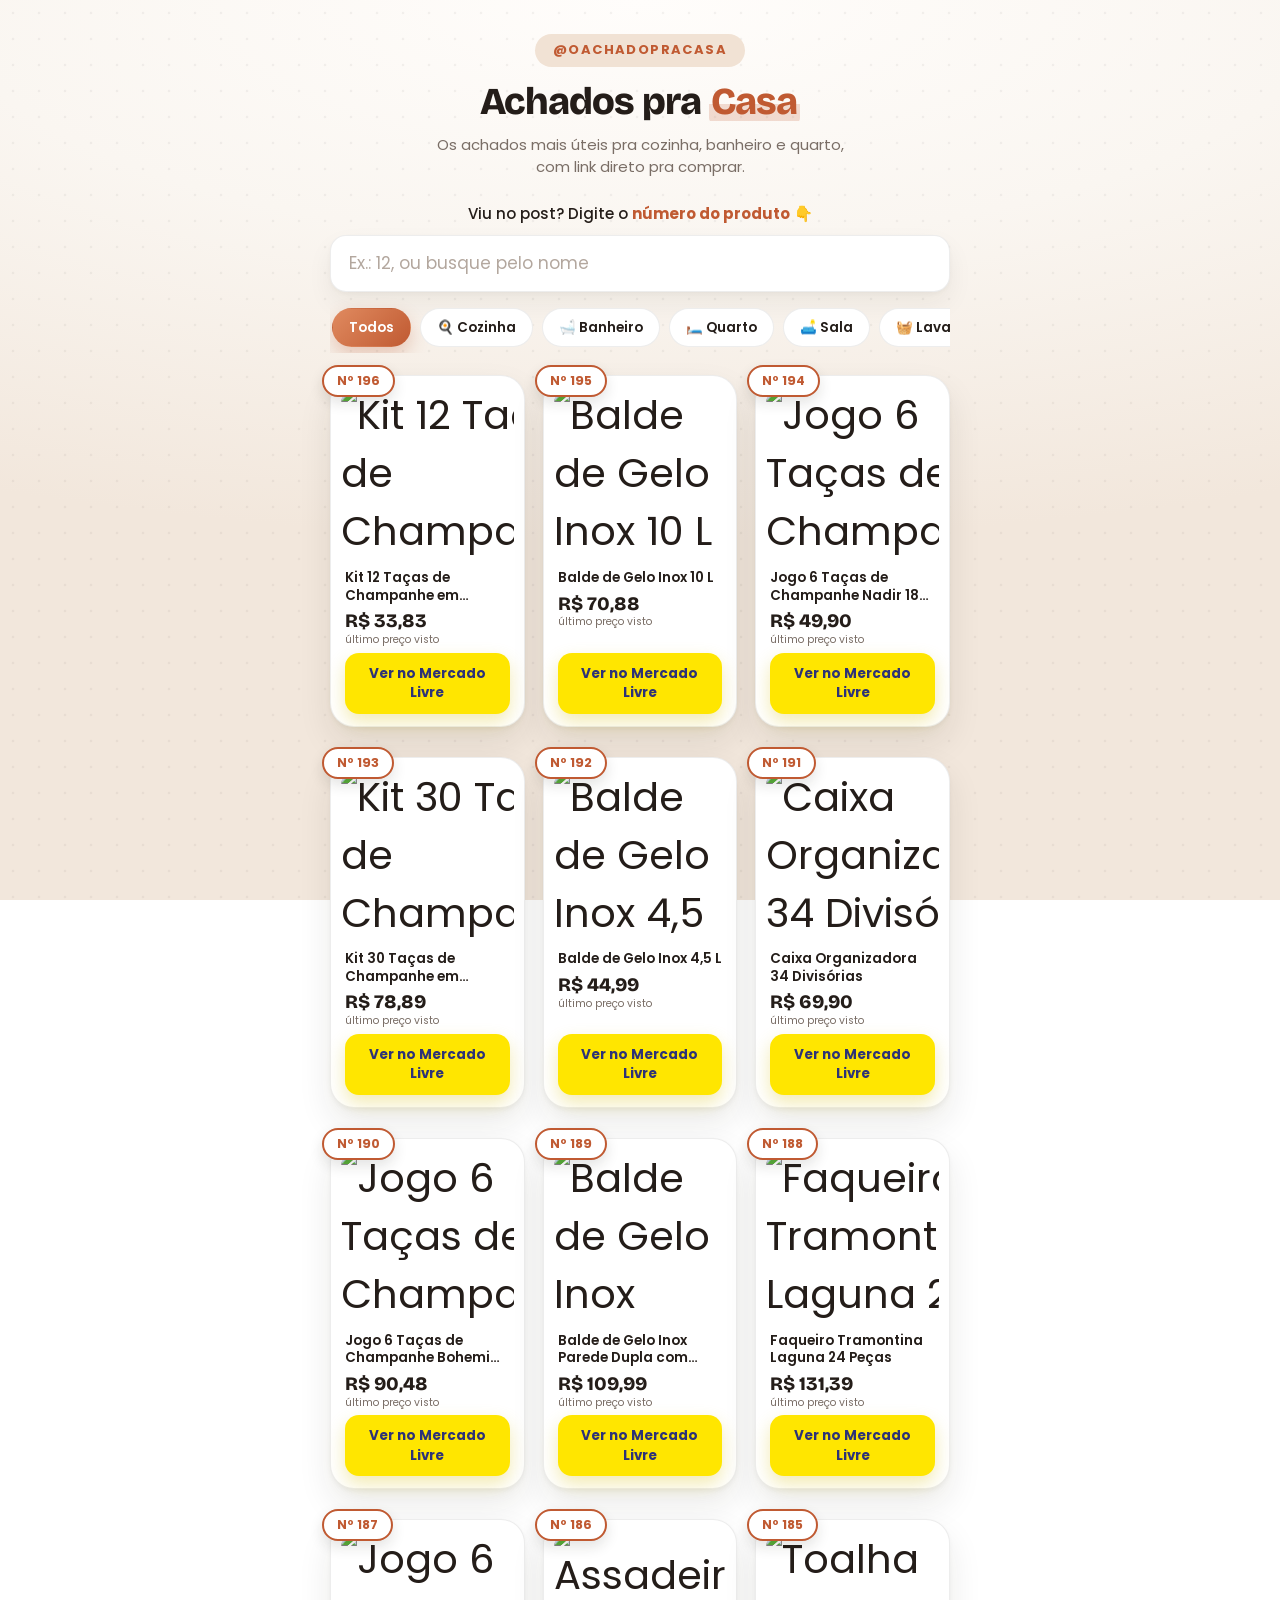
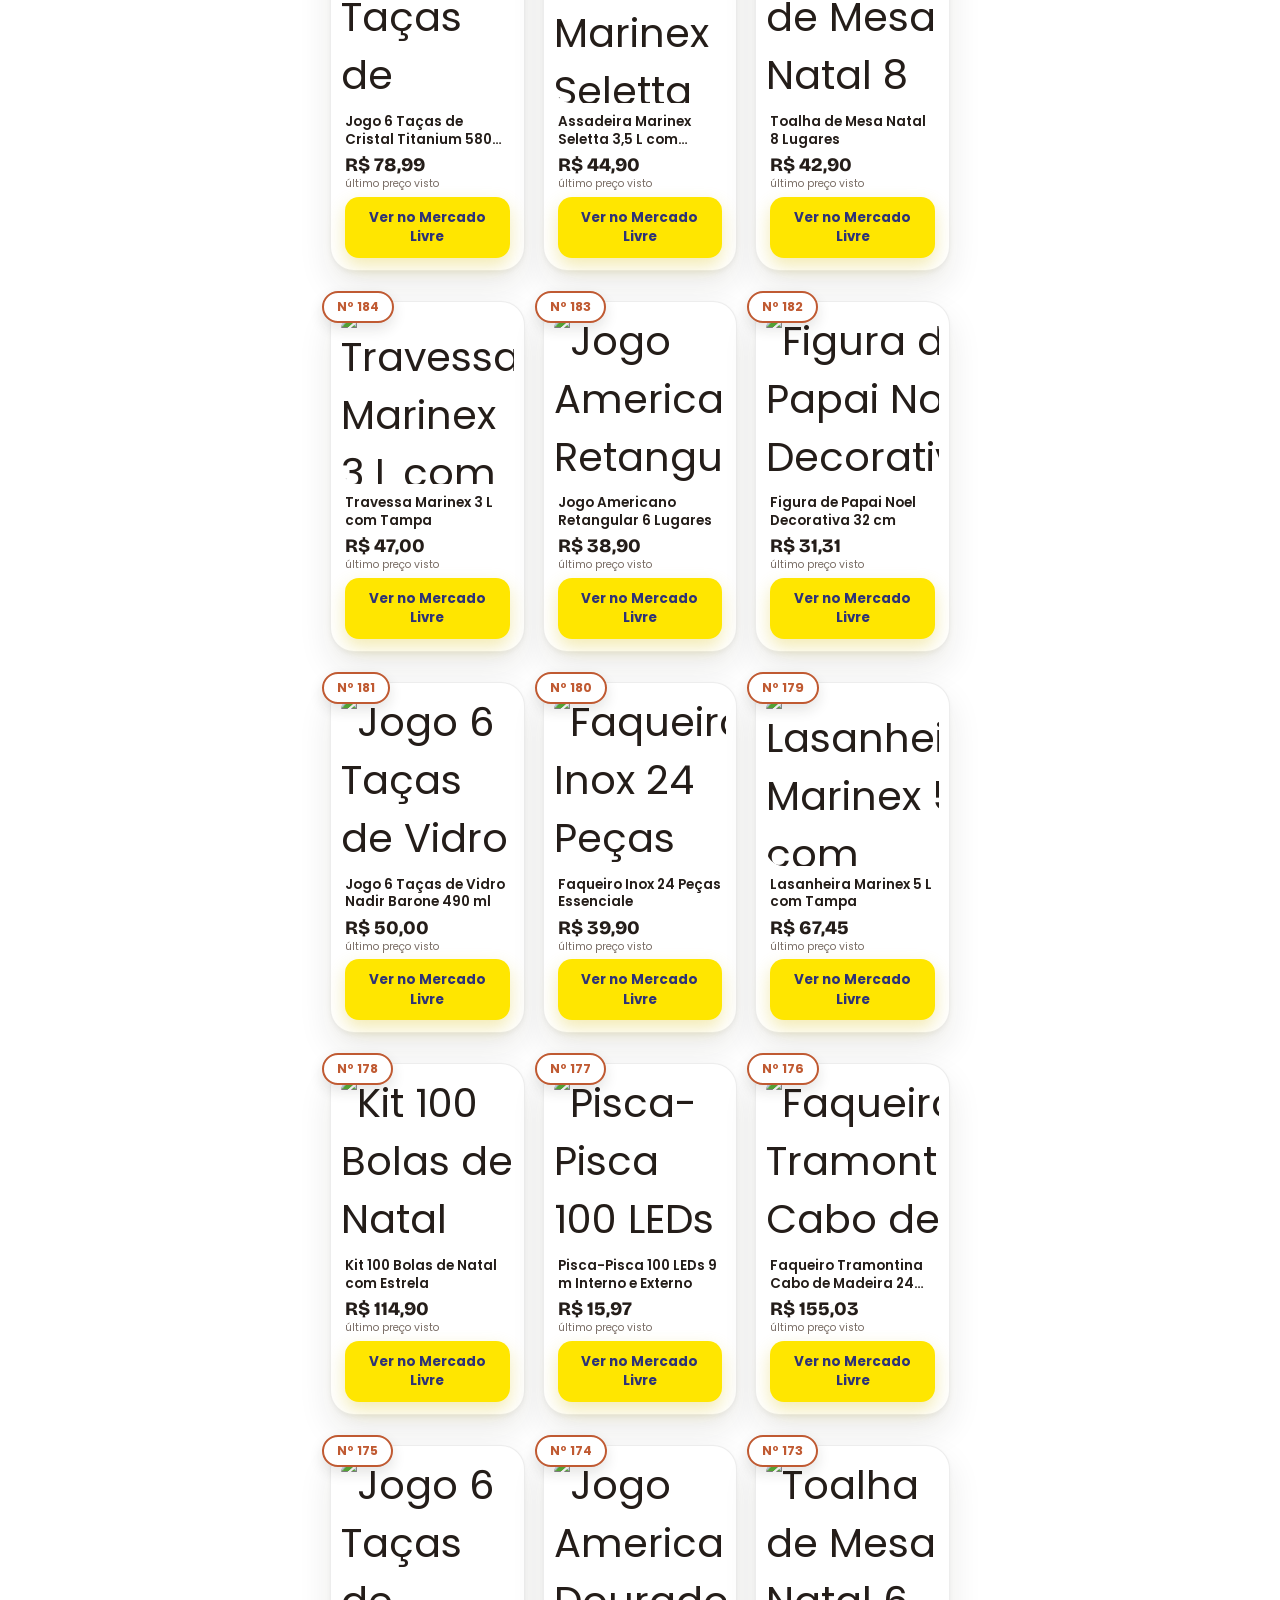
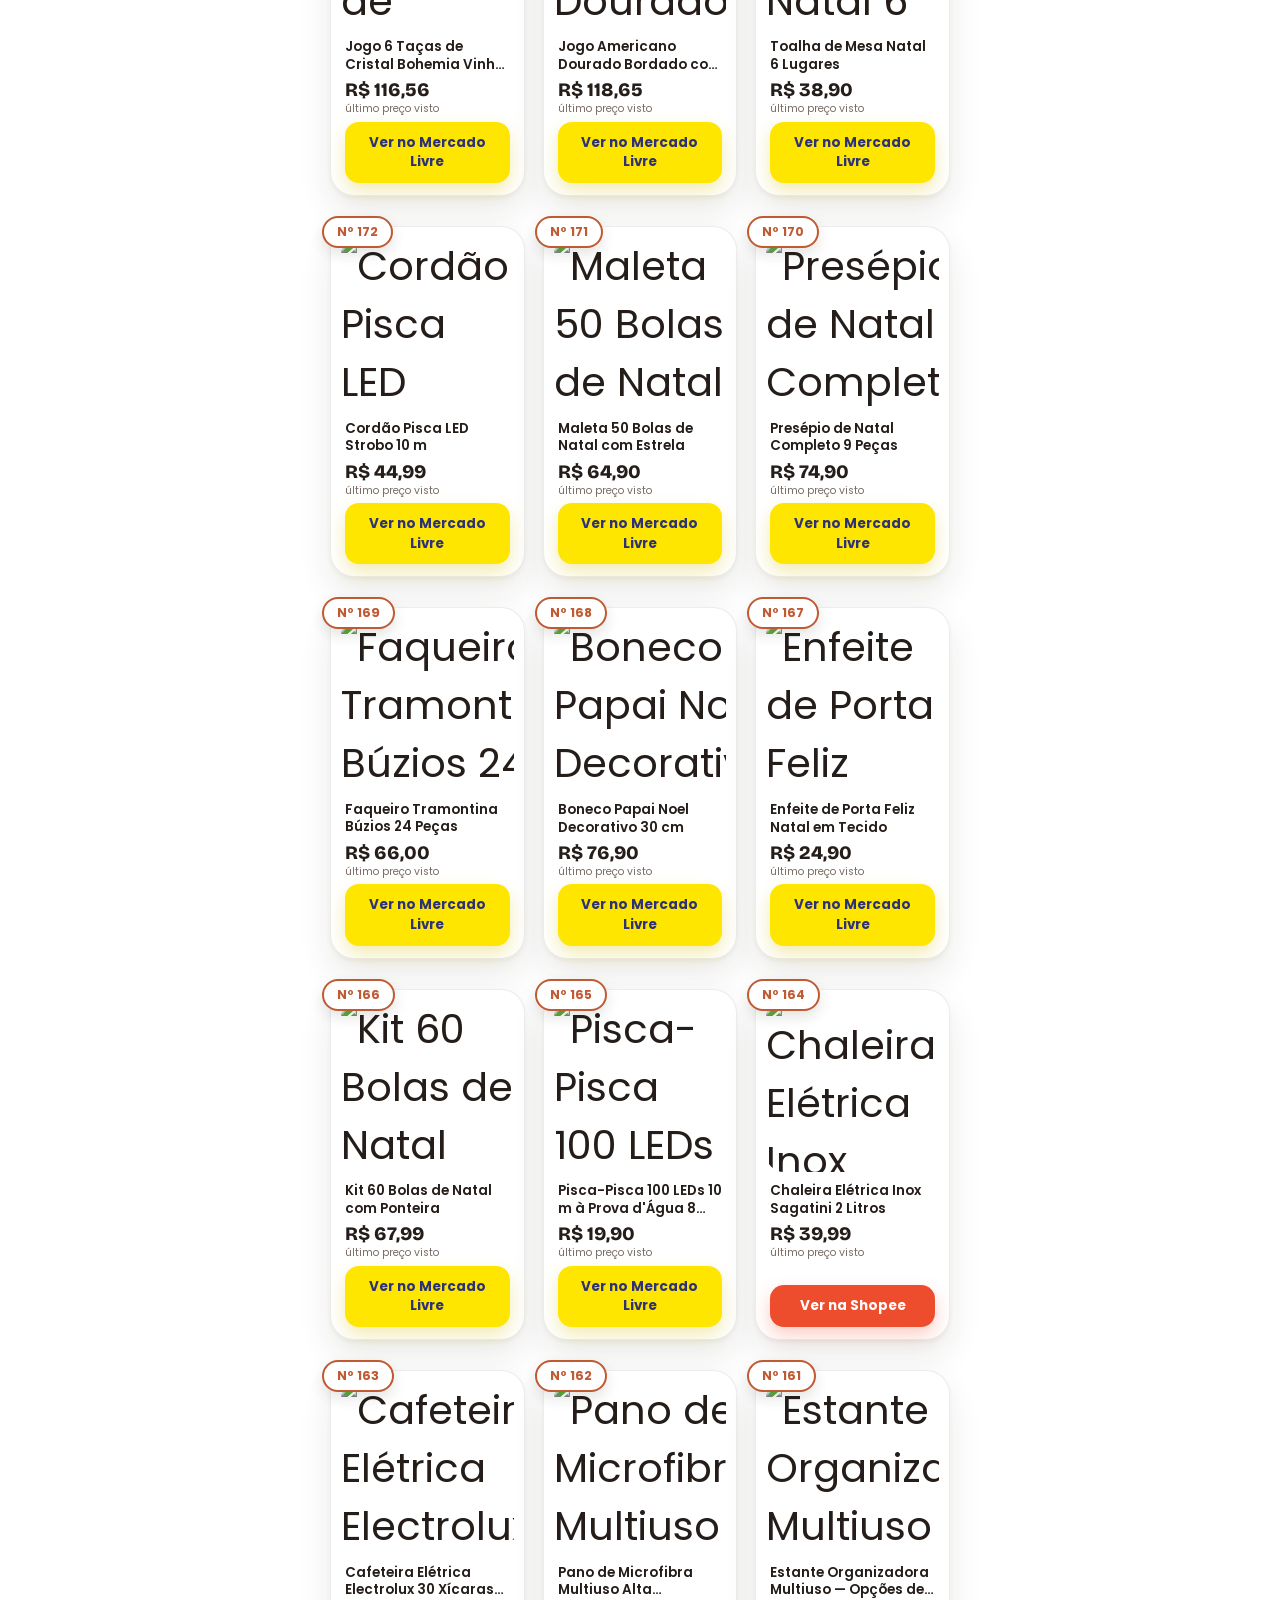
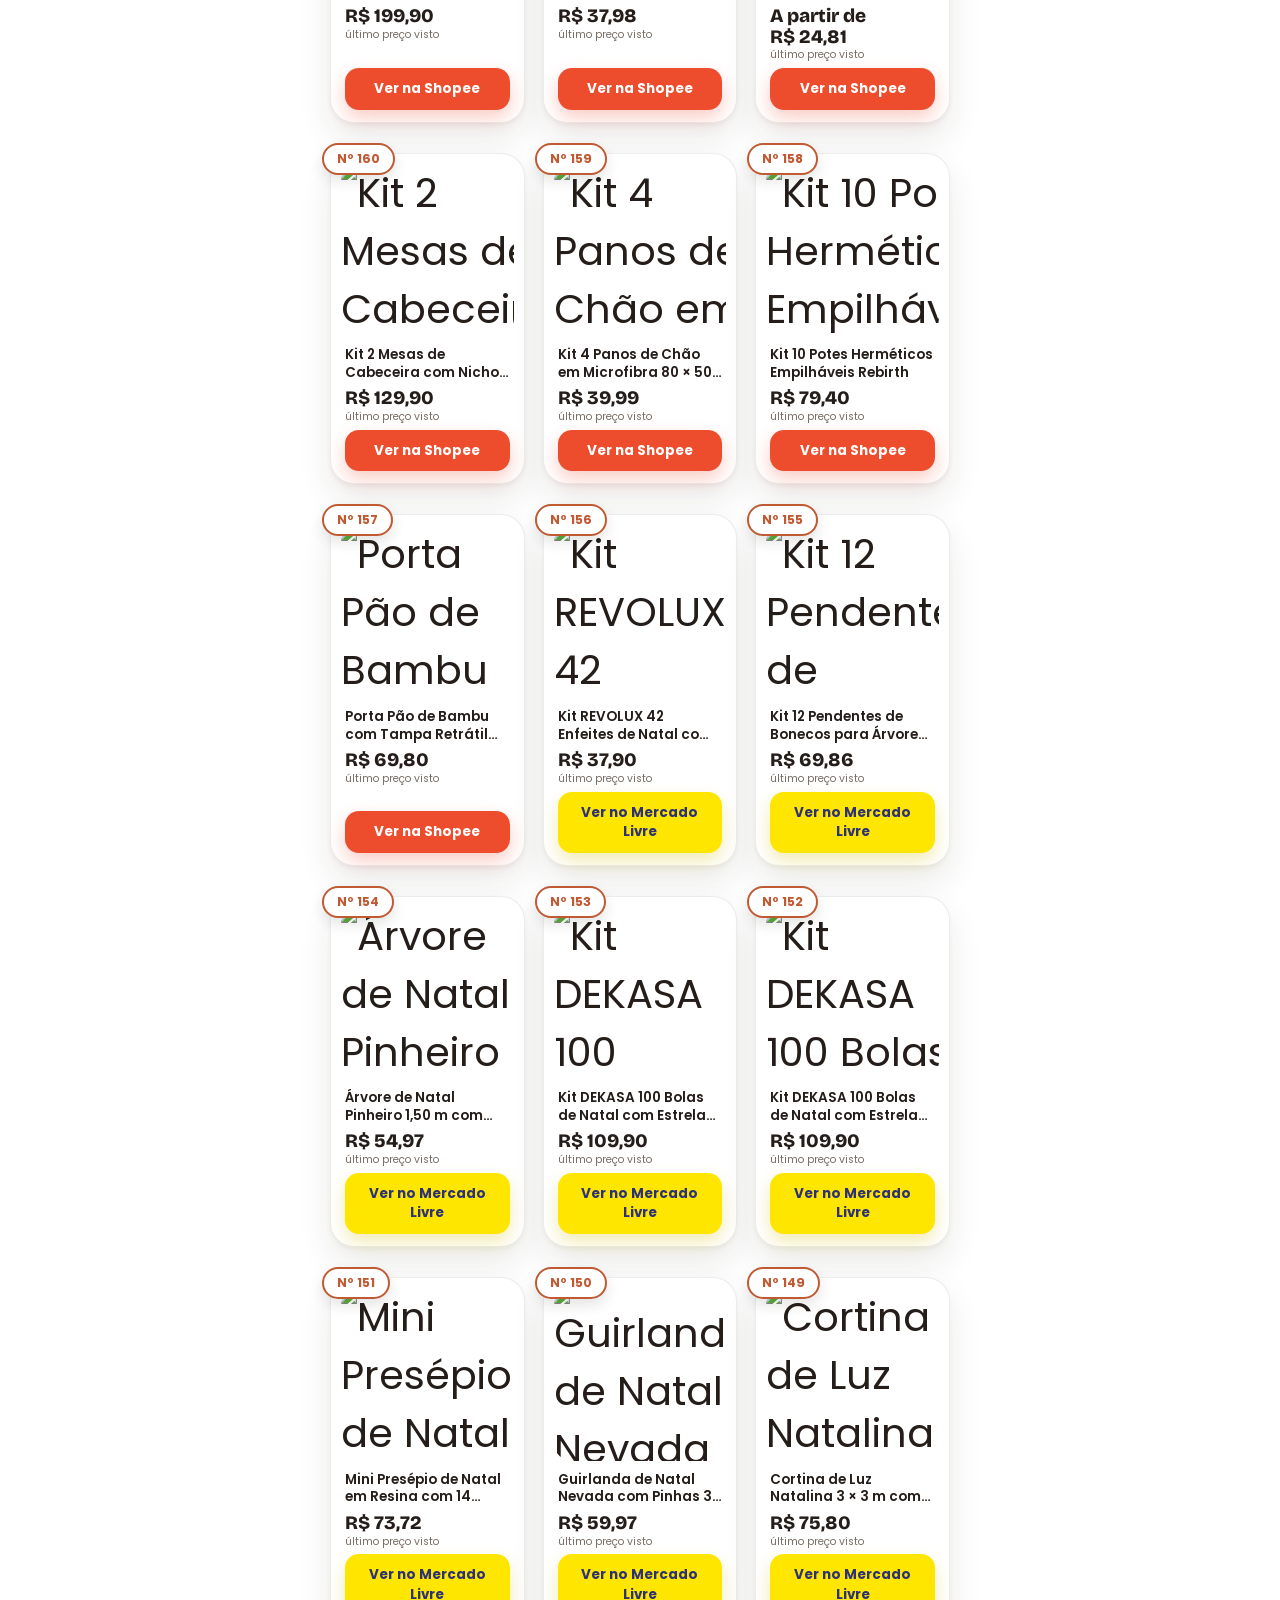
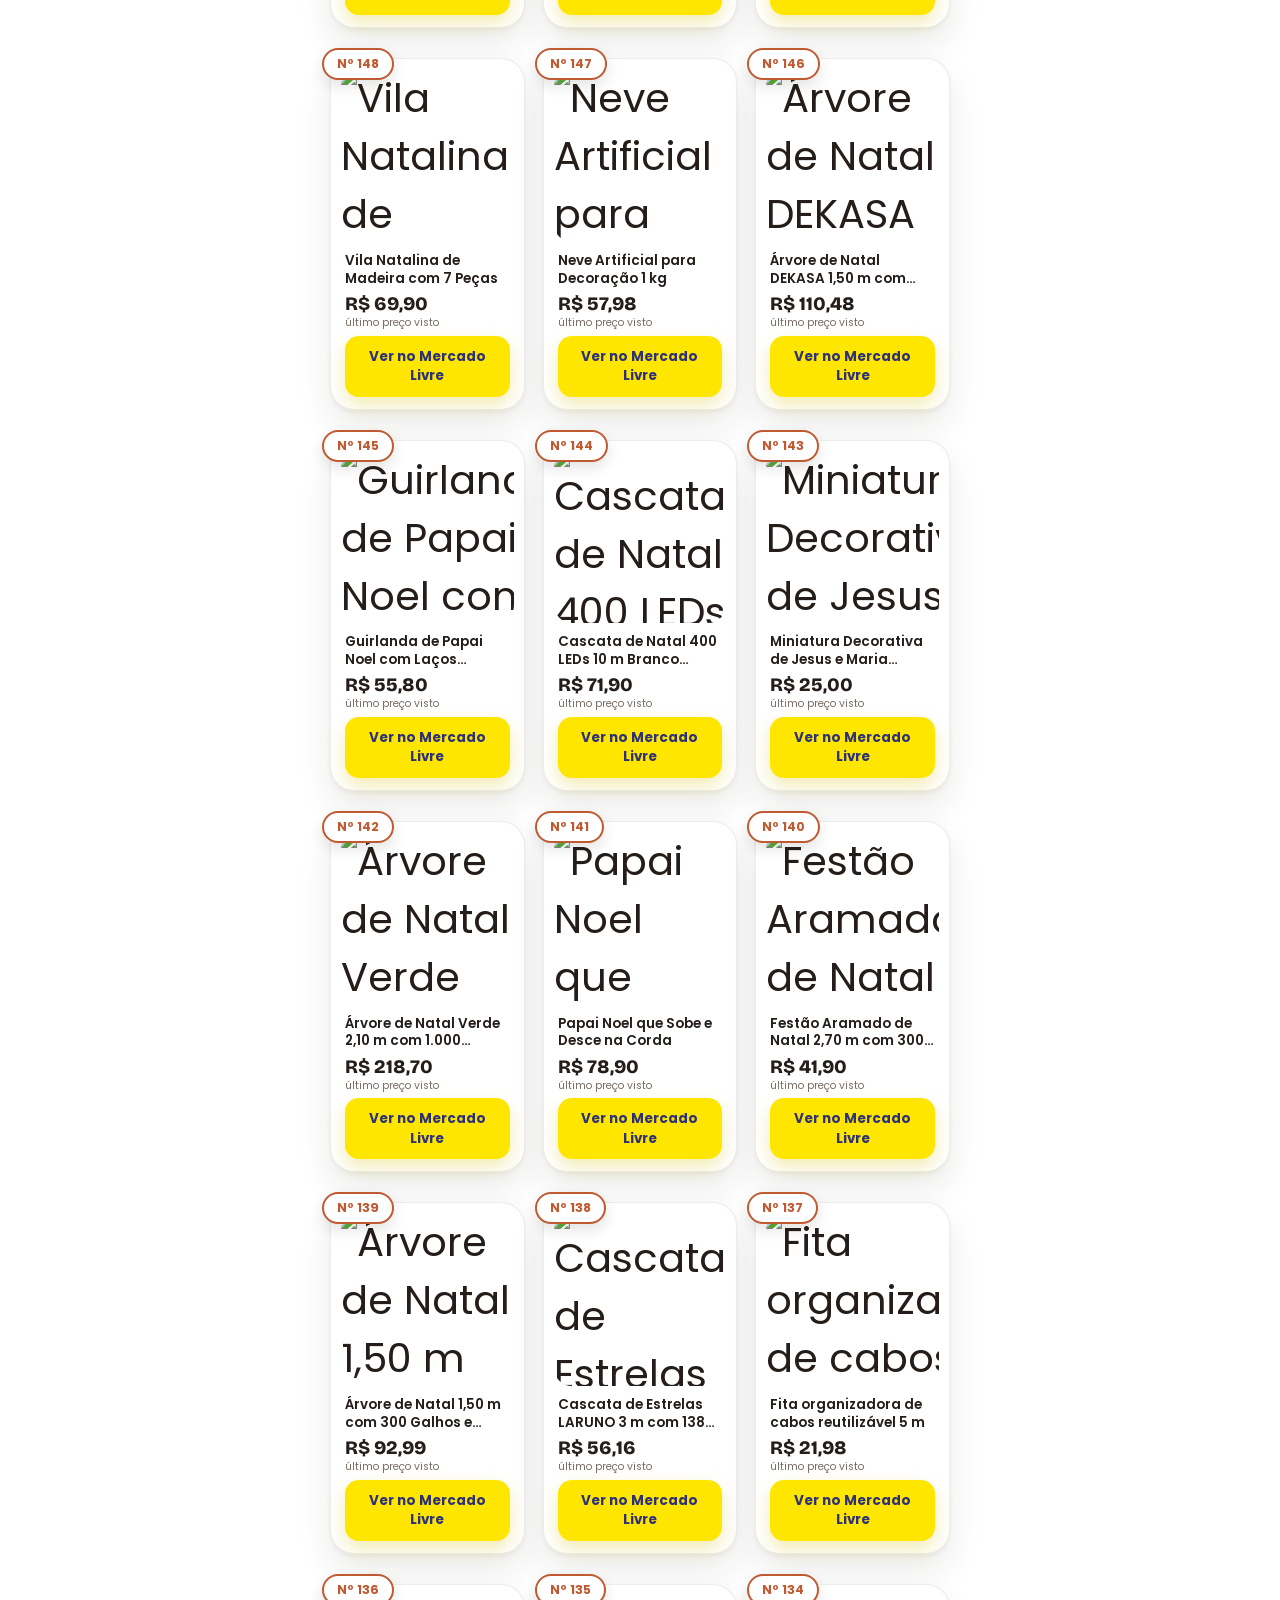
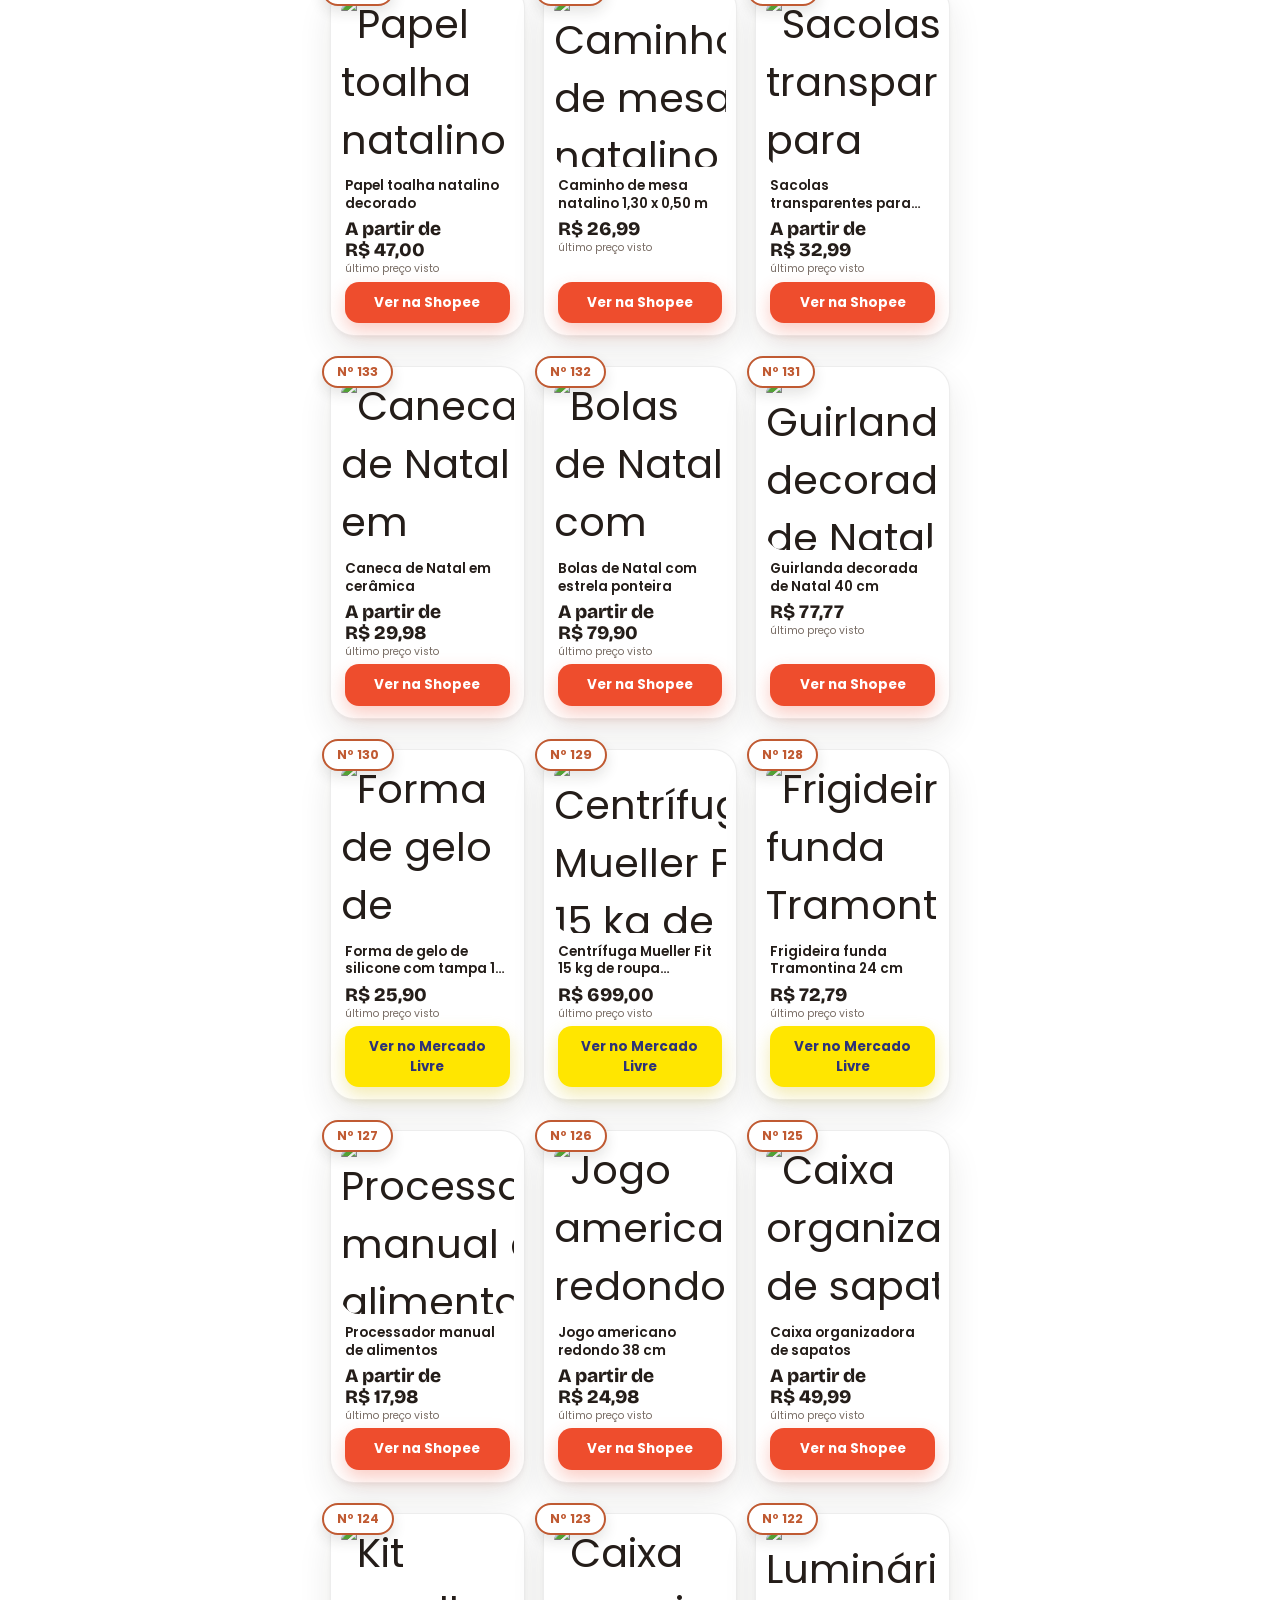
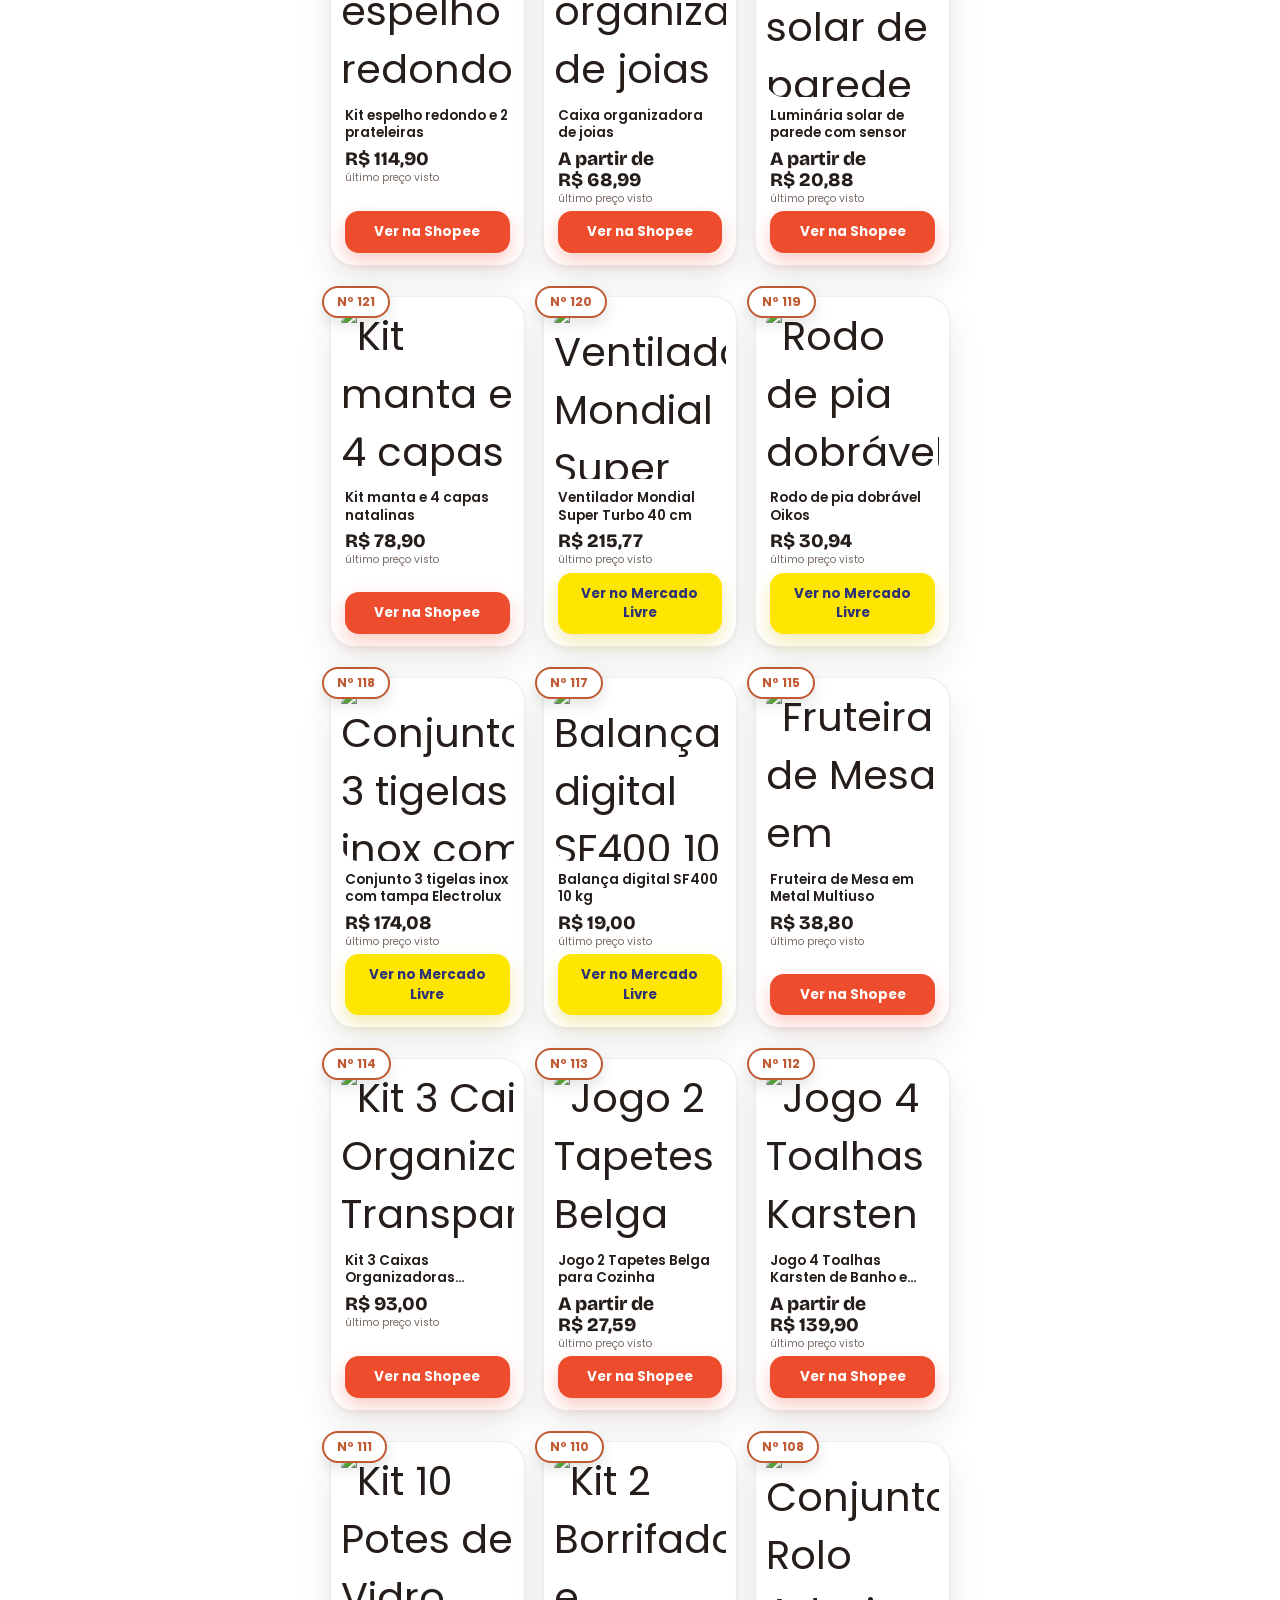
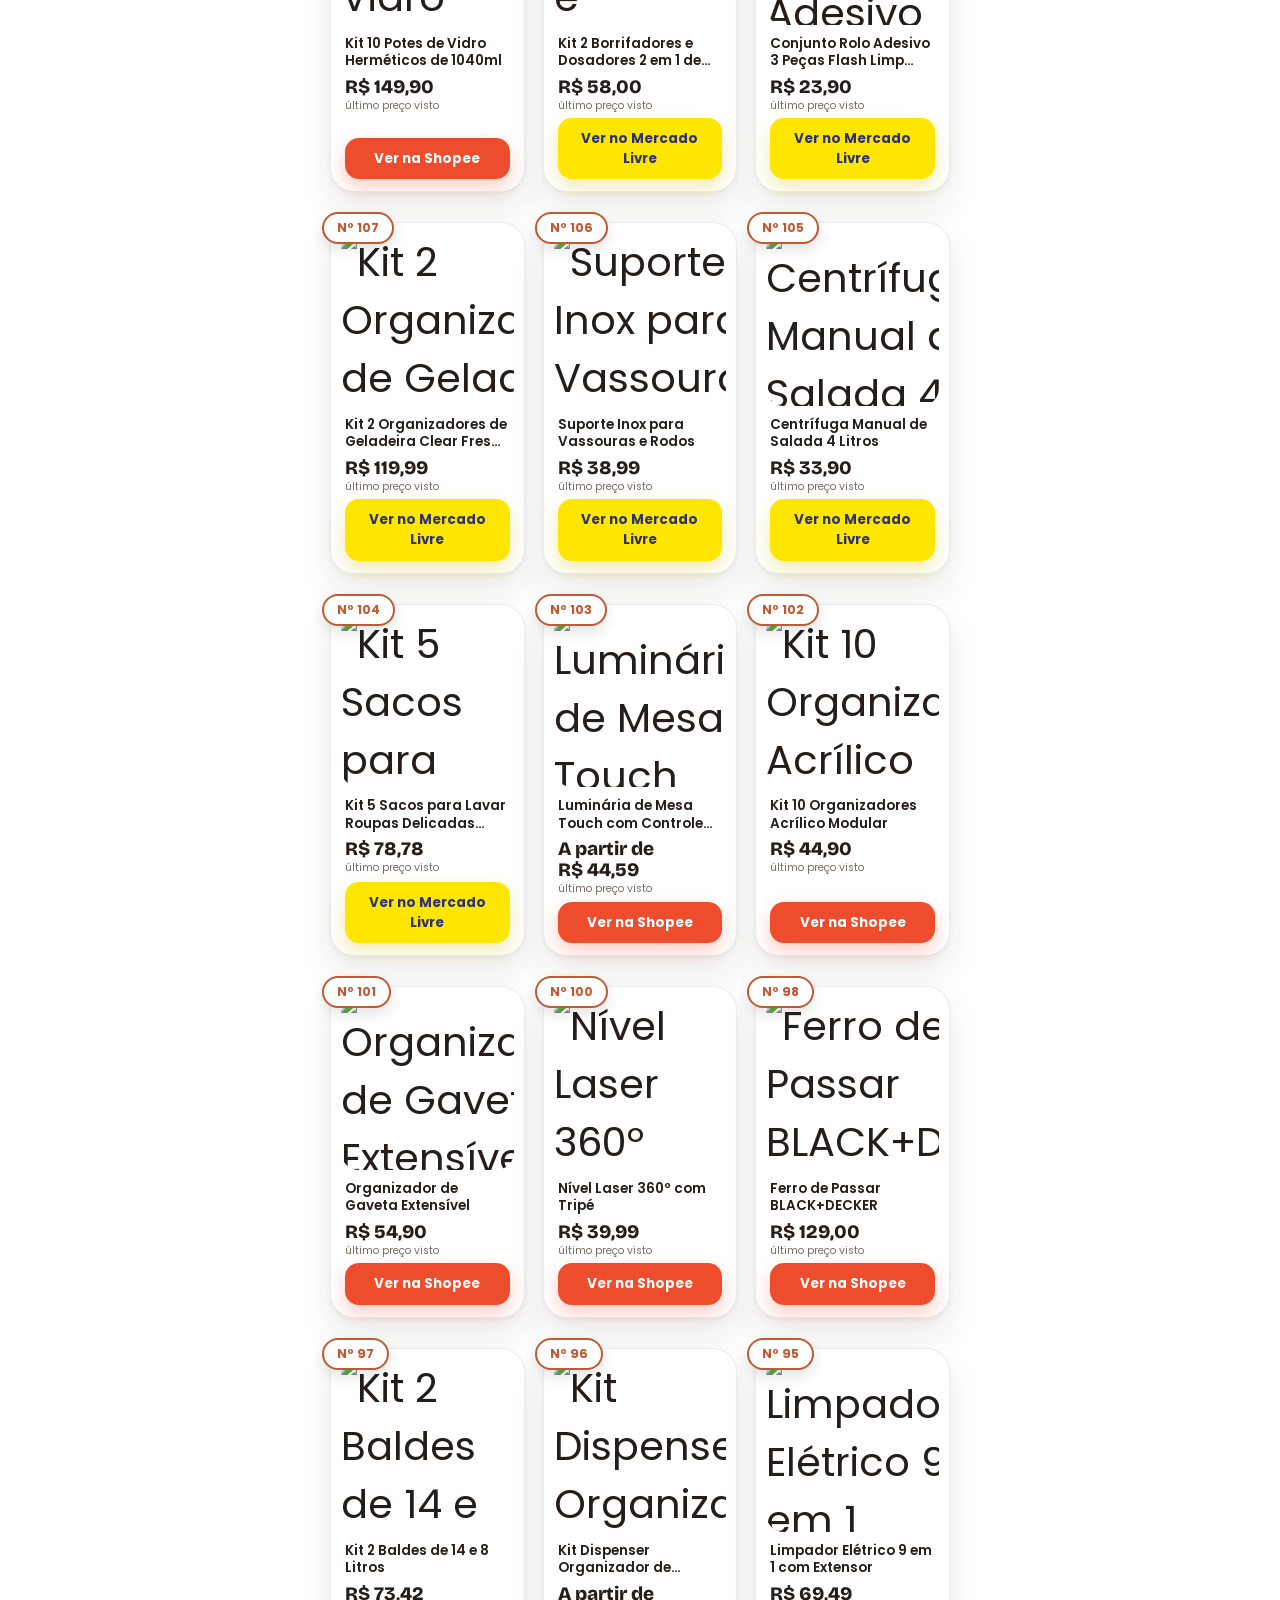
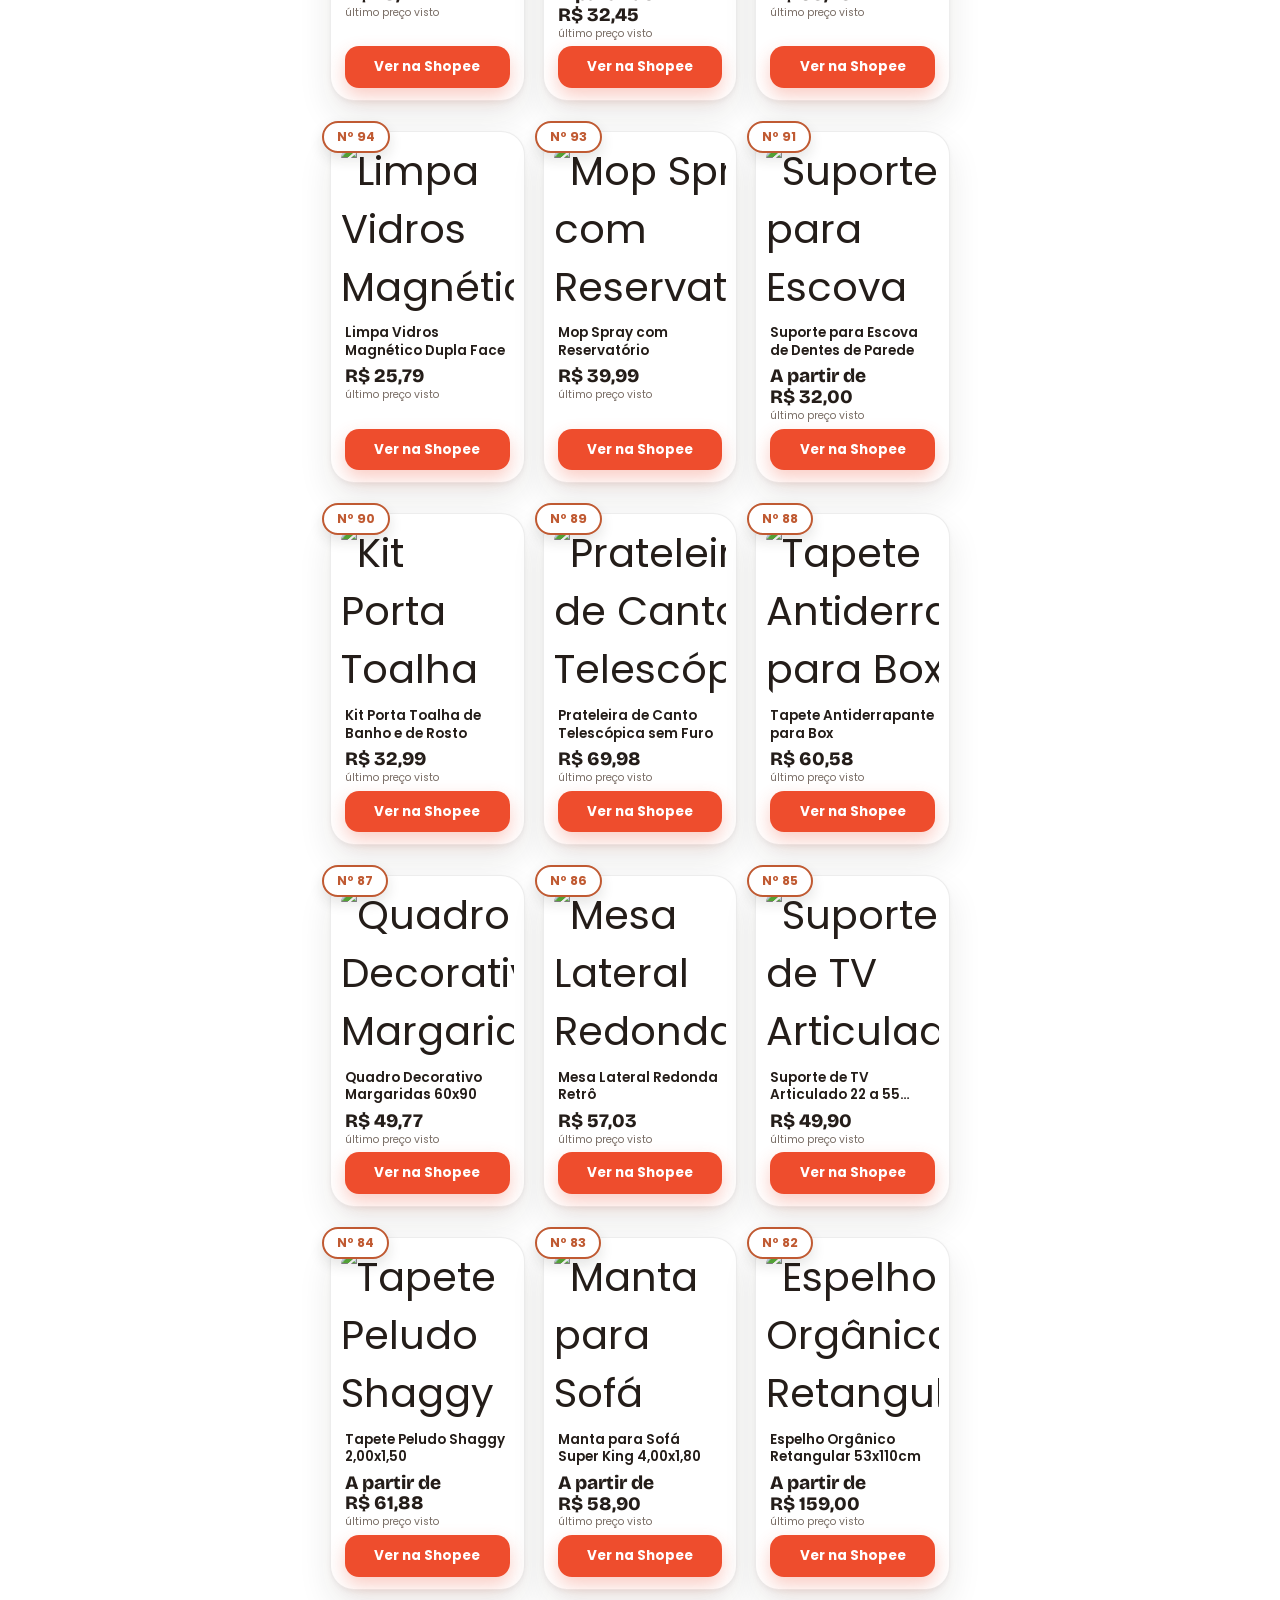
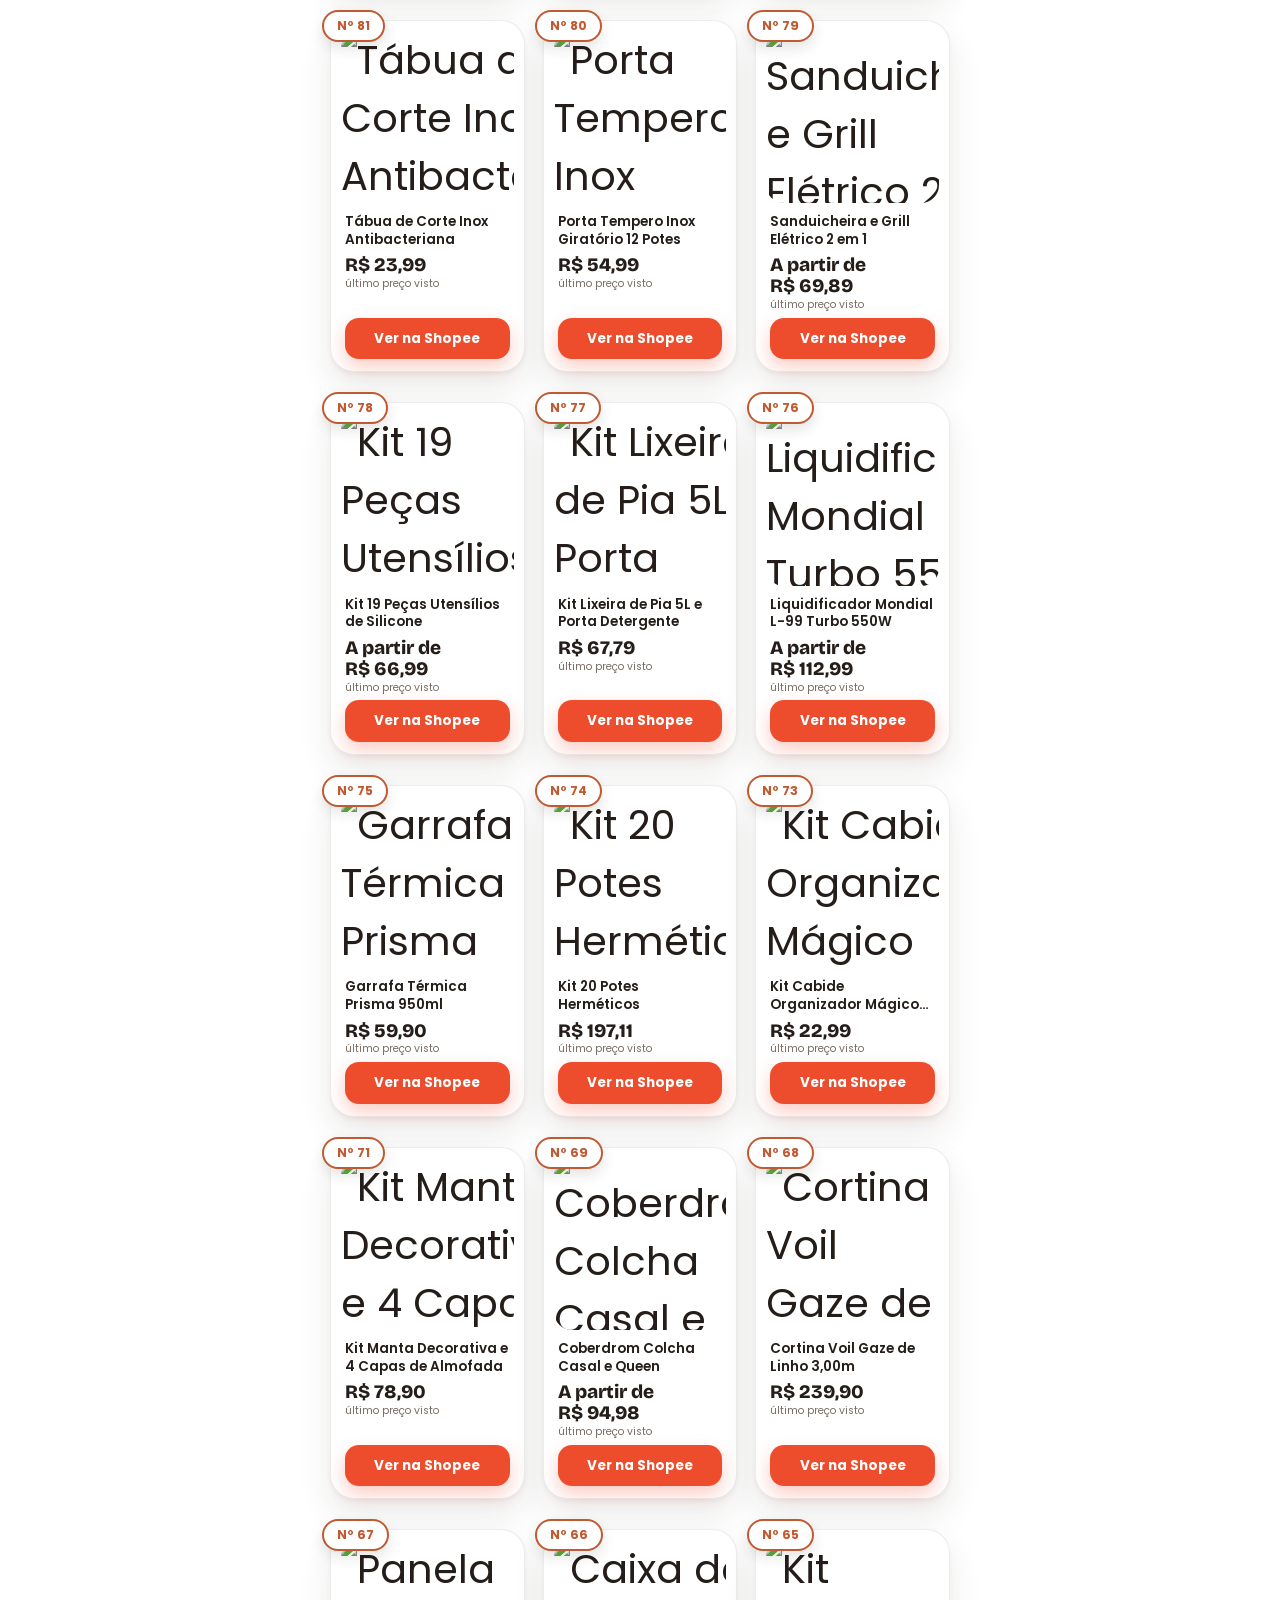
==== commit fde9f0b9: "Atualiza página (188 produto(s))" ====
--- a/index.html
+++ b/index.html
@@ -149,7 +149,7 @@
 </div>
 
 <script>
-  const DADOS = {"categorias":{"cozinha":{"nome":"Cozinha","emoji":"🍳"},"banheiro":{"nome":"Banheiro","emoji":"🛁"},"quarto":{"nome":"Quarto","emoji":"🛏️"},"sala":{"nome":"Sala","emoji":"🛋️"},"lavanderia":{"nome":"Lavanderia","emoji":"🧺"},"organizacao":{"nome":"Organização","emoji":"📦"},"limpeza":{"nome":"Limpeza","emoji":"🧹"},"ferramentas":{"nome":"Ferramentas","emoji":"🔧"},"natal":{"nome":"Natal","emoji":"🎄"}},"lojas":{"shopee":"Shopee","mercadolivre":"Mercado Livre"},"produtos":[{"id":196,"nome":"Kit 12 Taças de Champanhe em Acrílico","loja":"mercadolivre","categoria":"cozinha","link":"https://meli.la/2U1Kwcm","imagem":"https://http2.mlstatic.com/D_NQ_NP_630074-MLA98843646235_112025-P.webp","preco":33.83},{"id":195,"nome":"Balde de Gelo Inox 10 L","loja":"mercadolivre","categoria":"cozinha","link":"https://meli.la/29TuPCU","imagem":"https://http2.mlstatic.com/D_NQ_NP_855674-MLA119595273125_102026-P.webp","preco":70.88},{"id":194,"nome":"Jogo 6 Taças de Champanhe Nadir 186 ml","loja":"mercadolivre","categoria":"cozinha","link":"https://meli.la/1EakNF8","imagem":"https://http2.mlstatic.com/D_NQ_NP_792365-MLA96137586273_102025-P.webp","preco":49.9},{"id":193,"nome":"Kit 30 Taças de Champanhe em Acrílico","loja":"mercadolivre","categoria":"cozinha","link":"https://meli.la/1EUu1a5","imagem":"https://http2.mlstatic.com/D_NQ_NP_780014-MLA98771545205_112025-P.webp","preco":78.89},{"id":192,"nome":"Balde de Gelo Inox 4,5 L","loja":"mercadolivre","categoria":"cozinha","link":"https://meli.la/11Wcr8Q","imagem":"https://http2.mlstatic.com/D_NQ_NP_870760-MLA95498870402_102025-P.webp","preco":44.99},{"id":191,"nome":"Caixa Organizadora 34 Divisórias","loja":"mercadolivre","categoria":"organizacao","link":"https://meli.la/1y3Y85U","imagem":"https://http2.mlstatic.com/D_NQ_NP_645391-MLA118782439385_102026-P.webp","preco":69.9},{"id":190,"nome":"Jogo 6 Taças de Champanhe Bohemia 220 ml","loja":"mercadolivre","categoria":"cozinha","link":"https://meli.la/2GjV5df","imagem":"https://http2.mlstatic.com/D_NQ_NP_723669-MLA99440355592_112025-P.webp","preco":90.48},{"id":189,"nome":"Balde de Gelo Inox Parede Dupla com Tampa","loja":"mercadolivre","categoria":"cozinha","link":"https://meli.la/2YvJbu5","imagem":"https://http2.mlstatic.com/D_NQ_NP_787094-MLA114326912344_082026-P.webp","preco":109.99},{"id":188,"nome":"Faqueiro Tramontina Laguna 24 Peças","loja":"mercadolivre","categoria":"cozinha","link":"https://meli.la/2sCXCY2","imagem":"https://http2.mlstatic.com/D_NQ_NP_601437-MLA99991828051_112025-P.webp","preco":131.39},{"id":187,"nome":"Jogo 6 Taças de Cristal Titanium 580 ml","loja":"mercadolivre","categoria":"cozinha","link":"https://meli.la/1mnvERP","imagem":"https://http2.mlstatic.com/D_NQ_NP_998891-MLA115955856056_092026-P.webp","preco":78.99},{"id":186,"nome":"Assadeira Marinex Seletta 3,5 L com Tampa","loja":"mercadolivre","categoria":"cozinha","link":"https://meli.la/1kdysD5","imagem":"https://http2.mlstatic.com/D_NQ_NP_905927-MLA98514906290_112025-P.webp","preco":44.9},{"id":185,"nome":"Toalha de Mesa Natal 8 Lugares","loja":"mercadolivre","categoria":"natal","link":"https://meli.la/1SDF3jH","imagem":"https://http2.mlstatic.com/D_NQ_NP_747072-MLB120432188667_102026-P.webp","preco":42.9},{"id":184,"nome":"Travessa Marinex 3 L com Tampa","loja":"mercadolivre","categoria":"cozinha","link":"https://meli.la/2pEyK4m","imagem":"https://http2.mlstatic.com/D_NQ_NP_605488-MLA100095170991_122025-P.webp","preco":47},{"id":183,"nome":"Jogo Americano Retangular 6 Lugares","loja":"mercadolivre","categoria":"cozinha","link":"https://meli.la/1kP44Y6","imagem":"https://http2.mlstatic.com/D_NQ_NP_614804-MLB117263821466_102026-P.webp","preco":38.9},{"id":182,"nome":"Figura de Papai Noel Decorativa 32 cm","loja":"mercadolivre","categoria":"natal","link":"https://meli.la/1ywKAkp","imagem":"https://http2.mlstatic.com/D_NQ_NP_937802-CBT97074760085_112025-P.webp","preco":31.31},{"id":181,"nome":"Jogo 6 Taças de Vidro Nadir Barone 490 ml","loja":"mercadolivre","categoria":"cozinha","link":"https://meli.la/285H6Pw","imagem":"https://http2.mlstatic.com/D_NQ_NP_976991-MLA95400718670_102025-P.webp","preco":50},{"id":180,"nome":"Faqueiro Inox 24 Peças Essenciale","loja":"mercadolivre","categoria":"cozinha","link":"https://meli.la/1vezSL3","imagem":"https://http2.mlstatic.com/D_NQ_NP_817181-MLA114543661091_072026-P.webp","preco":39.9},{"id":179,"nome":"Lasanheira Marinex 5 L com Tampa","loja":"mercadolivre","categoria":"cozinha","link":"https://meli.la/1nhdie7","imagem":"https://http2.mlstatic.com/D_NQ_NP_907123-MLB114326853066_082026-P.webp","preco":67.45},{"id":178,"nome":"Kit 100 Bolas de Natal com Estrela","loja":"mercadolivre","categoria":"natal","link":"https://meli.la/2mYb51G","imagem":"https://http2.mlstatic.com/D_NQ_NP_636142-MLA116913090448_092026-P.webp","preco":114.9},{"id":177,"nome":"Pisca-Pisca 100 LEDs 9 m Interno e Externo","loja":"mercadolivre","categoria":"natal","link":"https://meli.la/1Ueg7JJ","imagem":"https://http2.mlstatic.com/D_NQ_NP_919681-MLB99858754717_112025-P.webp","preco":15.97},{"id":176,"nome":"Faqueiro Tramontina Cabo de Madeira 24 Peças","loja":"mercadolivre","categoria":"cozinha","link":"https://meli.la/33Q5Sip","imagem":"https://http2.mlstatic.com/D_NQ_NP_630753-MLA99991190121_112025-P.webp","preco":155.03},{"id":175,"nome":"Jogo 6 Taças de Cristal Bohemia Vinho 650 ml","loja":"mercadolivre","categoria":"cozinha","link":"https://meli.la/16kgQvR","imagem":"https://http2.mlstatic.com/D_NQ_NP_820633-MLB81922978117_012025-P.webp","preco":116.56},{"id":174,"nome":"Jogo Americano Dourado Bordado com Guardanapo 12 Peças","loja":"mercadolivre","categoria":"cozinha","link":"https://meli.la/2JuJzib","imagem":"https://http2.mlstatic.com/D_NQ_NP_773680-MLB118273580034_102026-P.webp","preco":118.65},{"id":173,"nome":"Toalha de Mesa Natal 6 Lugares","loja":"mercadolivre","categoria":"natal","link":"https://meli.la/32LR9vz","imagem":"https://http2.mlstatic.com/D_NQ_NP_735614-MLB116752814963_082026-P.webp","preco":38.9},{"id":172,"nome":"Cordão Pisca LED Strobo 10 m","loja":"mercadolivre","categoria":"natal","link":"https://meli.la/1AgsiDB","imagem":"https://http2.mlstatic.com/D_NQ_NP_952432-MLB118355439572_102026-P.webp","preco":44.99},{"id":171,"nome":"Maleta 50 Bolas de Natal com Estrela","loja":"mercadolivre","categoria":"natal","link":"https://meli.la/2mzCVEV","imagem":"https://http2.mlstatic.com/D_NQ_NP_612483-MLA115909611818_092026-P.webp","preco":64.9},{"id":170,"nome":"Presépio de Natal Completo 9 Peças","loja":"mercadolivre","categoria":"natal","link":"https://meli.la/2NEJekC","imagem":"https://http2.mlstatic.com/D_NQ_NP_945179-MLB117416193993_092026-P.webp","preco":74.9},{"id":169,"nome":"Faqueiro Tramontina Búzios 24 Peças","loja":"mercadolivre","categoria":"cozinha","link":"https://meli.la/2AecuDA","imagem":"https://http2.mlstatic.com/D_NQ_NP_852034-MLA99850814177_112025-P.webp","preco":66},{"id":168,"nome":"Boneco Papai Noel Decorativo 30 cm","loja":"mercadolivre","categoria":"natal","link":"https://meli.la/2xrmboV","imagem":"https://http2.mlstatic.com/D_NQ_NP_773442-MLB121272251655_112026-P.webp","preco":76.9},{"id":167,"nome":"Enfeite de Porta Feliz Natal em Tecido","loja":"mercadolivre","categoria":"natal","link":"https://meli.la/1rpetRz","imagem":"https://http2.mlstatic.com/D_NQ_NP_989857-MLB120894163287_112026-P.webp","preco":24.9},{"id":166,"nome":"Kit 60 Bolas de Natal com Ponteira","loja":"mercadolivre","categoria":"natal","link":"https://meli.la/2jaEPmv","imagem":"https://http2.mlstatic.com/D_NQ_NP_996902-MLB120752820687_112026-P.webp","preco":67.99},{"id":165,"nome":"Pisca-Pisca 100 LEDs 10 m à Prova d'Água 8 Funções","loja":"mercadolivre","categoria":"natal","link":"https://meli.la/2pdxdK2","imagem":"https://http2.mlstatic.com/D_NQ_NP_958782-MLB92796184970_092025-P.webp","preco":19.9},{"id":164,"nome":"Chaleira Elétrica Inox Sagatini 2 Litros","loja":"shopee","categoria":"cozinha","link":"https://s.shopee.com.br/8KrBMIlzwC","imagem":"https://cf.shopee.com.br/file/br-11134207-820ly-mt9nl1c67d3713","preco":39.99,"preco_max":39.99},{"id":163,"nome":"Cafeteira Elétrica Electrolux 30 Xícaras Programável","loja":"shopee","categoria":"cozinha","link":"https://s.shopee.com.br/114acsCZAS","imagem":"https://cf.shopee.com.br/file/sg-11134201-7rfi4-m9yiexnj2ixl13","preco":199.9,"preco_max":199.9},{"id":162,"nome":"Pano de Microfibra Multiuso Alta Absorção","loja":"shopee","categoria":"limpeza","link":"https://s.shopee.com.br/AAIpXc29U5","imagem":"https://cf.shopee.com.br/file/br-11134207-81z1k-mg6uaf9qvjt393","preco":37.98,"preco_max":37.98},{"id":161,"nome":"Estante Organizadora Multiuso — Opções de 2 a 7 Níveis","loja":"shopee","categoria":"organizacao","link":"https://s.shopee.com.br/1gJm8peYR5","imagem":"https://cf.shopee.com.br/file/br-11134207-820mc-mtrcwhcyfabkdb","preco":24.81,"preco_max":63},{"id":160,"nome":"Kit 2 Mesas de Cabeceira com Nicho e Pés Retrô","loja":"shopee","categoria":"quarto","link":"https://s.shopee.com.br/50aE6xNStb","imagem":"https://cf.shopee.com.br/file/br-11134207-81ztc-mjx9uwzge39d4b","preco":129.9,"preco_max":129.9},{"id":159,"nome":"Kit 4 Panos de Chão em Microfibra 80 × 50 cm","loja":"shopee","categoria":"limpeza","link":"https://s.shopee.com.br/AUvAf3z5e6","imagem":"https://cf.shopee.com.br/file/br-11134207-820l6-mriqddxnod8n6f","preco":39.99,"preco_max":39.99},{"id":158,"nome":"Kit 10 Potes Herméticos Empilháveis Rebirth","loja":"shopee","categoria":"organizacao","link":"https://s.shopee.com.br/2BG2jkQPmd","imagem":"https://cf.shopee.com.br/file/br-11134207-820l4-mmje77j1jpc068","preco":79.4,"preco_max":79.4},{"id":157,"nome":"Porta Pão de Bambu com Tampa Retrátil 40 × 27 × 16 cm","loja":"shopee","categoria":"cozinha","link":"https://s.shopee.com.br/6VP1nhaMoB","imagem":"https://cf.shopee.com.br/file/br-11134201-820ll-mqy9fzs85rt12a","preco":69.8,"preco_max":69.8},{"id":156,"nome":"Kit REVOLUX 42 Enfeites de Natal com Laços e Estrela","loja":"mercadolivre","categoria":"natal","link":"https://meli.la/2ReXQFL","imagem":"https://http2.mlstatic.com/D_NQ_NP_721004-MLA116176797668_092026-O.webp","preco":39.9},{"id":155,"nome":"Kit 12 Pendentes de Bonecos para Árvore de Natal Vermelho","loja":"mercadolivre","categoria":"natal","link":"https://meli.la/21sn5vS","imagem":"https://http2.mlstatic.com/D_NQ_NP_891348-MLB116179654936_092026-O.webp","preco":69.86},{"id":154,"nome":"Árvore de Natal Pinheiro 1,50 m com 400 Galhos","loja":"mercadolivre","categoria":"natal","link":"https://meli.la/2Cxg3ji","imagem":"https://http2.mlstatic.com/D_NQ_NP_796109-MLA117267242950_102026-O.webp","preco":54.97},{"id":153,"nome":"Kit DEKASA 100 Bolas de Natal com Estrela Dourado","loja":"mercadolivre","categoria":"natal","link":"https://meli.la/34daQ1F","imagem":"https://http2.mlstatic.com/D_NQ_NP_955482-MLA115320606318_082026-O.webp","preco":109.9},{"id":152,"nome":"Kit DEKASA 100 Bolas de Natal com Estrela Vermelho","loja":"mercadolivre","categoria":"natal","link":"https://meli.la/1AZXeNP","imagem":"https://http2.mlstatic.com/D_NQ_NP_872811-MLA116751630319_082026-O.webp","preco":109.9},{"id":151,"nome":"Mini Presépio de Natal em Resina com 14 Peças","loja":"mercadolivre","categoria":"natal","link":"https://meli.la/2H15Pxz","imagem":"https://http2.mlstatic.com/D_NQ_NP_636080-MLB118964866367_102026-P.webp","preco":73.72},{"id":150,"nome":"Guirlanda de Natal Nevada com Pinhas 30 cm","loja":"mercadolivre","categoria":"natal","link":"https://meli.la/1bP5C8c","imagem":"https://http2.mlstatic.com/D_NQ_NP_820725-MLB93098941952_092025-O.webp","preco":59.97},{"id":149,"nome":"Cortina de Luz Natalina 3 × 3 m com 300 LEDs Amarelos","loja":"mercadolivre","categoria":"natal","link":"https://meli.la/2x1HMmv","imagem":"https://http2.mlstatic.com/D_NQ_NP_996903-MLB80381439624_112024-O.webp","preco":75.8},{"id":148,"nome":"Vila Natalina de Madeira com 7 Peças","loja":"mercadolivre","categoria":"natal","link":"https://meli.la/1wWNx21","imagem":"https://http2.mlstatic.com/D_NQ_NP_774142-MLB116658566451_082026-O.webp","preco":69.9},{"id":147,"nome":"Neve Artificial para Decoração 1 kg","loja":"mercadolivre","categoria":"natal","link":"https://meli.la/2ZMoFP2","imagem":"https://http2.mlstatic.com/D_NQ_NP_621720-MLB115042520804_082026-P.webp","preco":57.98},{"id":146,"nome":"Árvore de Natal DEKASA 1,50 m com 500 Galhos","loja":"mercadolivre","categoria":"natal","link":"https://meli.la/1Z8rm7k","imagem":"https://http2.mlstatic.com/D_NQ_NP_640277-MLA116816918193_082026-O.webp","preco":110.48},{"id":145,"nome":"Guirlanda de Papai Noel com Laços Vermelhos","loja":"mercadolivre","categoria":"natal","link":"https://meli.la/1o3VExs","imagem":"https://http2.mlstatic.com/D_NQ_NP_997557-MLB114789714648_082026-O.webp","preco":55.8},{"id":144,"nome":"Cascata de Natal 400 LEDs 10 m Branco Quente 110 V","loja":"mercadolivre","categoria":"natal","link":"https://meli.la/1QrHfUt","imagem":"https://http2.mlstatic.com/D_NQ_NP_822727-MLA117745798499_092026-O.webp","preco":71.9},{"id":143,"nome":"Miniatura Decorativa de Jesus e Maria Sentados","loja":"mercadolivre","categoria":"natal","link":"https://meli.la/2PvYjKi","imagem":"https://http2.mlstatic.com/D_NQ_NP_748333-MLB115551150366_082026-P.webp","preco":25},{"id":142,"nome":"Árvore de Natal Verde 2,10 m com 1.000 Galhos","loja":"mercadolivre","categoria":"natal","link":"https://meli.la/1JMshjF","imagem":"https://http2.mlstatic.com/D_NQ_NP_945494-MLA116960701666_092026-O.webp","preco":218.7},{"id":141,"nome":"Papai Noel que Sobe e Desce na Corda","loja":"mercadolivre","categoria":"natal","link":"https://meli.la/2hdxEsG","imagem":"https://http2.mlstatic.com/D_NQ_NP_632408-MLB118198524665_092026-O.webp","preco":78.9},{"id":140,"nome":"Festão Aramado de Natal 2,70 m com 300 Galhos","loja":"mercadolivre","categoria":"natal","link":"https://meli.la/1CvAzHV","imagem":"https://http2.mlstatic.com/D_NQ_NP_808705-MLA116828761057_082026-O.webp","preco":41.9},{"id":139,"nome":"Árvore de Natal 1,50 m com 300 Galhos e Base de Metal","loja":"mercadolivre","categoria":"natal","link":"https://meli.la/2u6E2bo","imagem":"https://http2.mlstatic.com/D_NQ_NP_830247-MLA115910171004_092026-O.webp","preco":92.99},{"id":138,"nome":"Cascata de Estrelas LARUNO 3 m com 138 LEDs Branco Quente","loja":"mercadolivre","categoria":"natal","link":"https://meli.la/215qUhU","imagem":"https://http2.mlstatic.com/D_NQ_NP_673039-MLA96034904597_102025-P.webp","preco":56.16},{"id":137,"nome":"Fita organizadora de cabos reutilizável 5 m","loja":"mercadolivre","categoria":"organizacao","link":"https://meli.la/2J4yauc","imagem":"https://http2.mlstatic.com/D_NQ_NP_938424-MLB92978792947_092025-O.webp","preco":21.98},{"id":136,"nome":"Papel toalha natalino decorado","loja":"shopee","categoria":"natal","link":"https://s.shopee.com.br/9V2Ak65JDY","imagem":"https://cf.shopee.com.br/file/br-11134207-820ll-ms6x427cf9504d","preco":47,"preco_max":62},{"id":135,"nome":"Caminho de mesa natalino 1,30 x 0,50 m","loja":"shopee","categoria":"natal","link":"https://s.shopee.com.br/1LgT15RfTm","imagem":"https://cf.shopee.com.br/file/br-11134207-820l4-mra8u1tssg06d3","preco":26.99,"preco_max":26.99},{"id":134,"nome":"Sacolas transparentes para presentes","loja":"shopee","categoria":"natal","link":"https://s.shopee.com.br/W7M1YHi53","imagem":"https://cf.shopee.com.br/file/br-11134207-820ls-mpyragu2wd1c4a","preco":32.99,"preco_max":129.99},{"id":133,"nome":"Caneca de Natal em cerâmica","loja":"shopee","categoria":"natal","link":"https://s.shopee.com.br/60SIZesIr1","imagem":"https://cf.shopee.com.br/file/br-11134207-820lt-msrct08a3ax3fb","preco":29.98,"preco_max":45.98},{"id":132,"nome":"Bolas de Natal com estrela ponteira","loja":"shopee","categoria":"natal","link":"https://s.shopee.com.br/3Vkxb3t1MN","imagem":"https://cf.shopee.com.br/file/sg-11134201-8257w-mu2pzy7iodfk98","preco":79.9,"preco_max":189.9},{"id":131,"nome":"Guirlanda decorada de Natal 40 cm","loja":"shopee","categoria":"natal","link":"https://s.shopee.com.br/AAHrXJKqIA","imagem":"https://cf.shopee.com.br/file/sg-11134201-825ak-mt9k1jqfdb0m9f","preco":77.77,"preco_max":77.77},{"id":130,"nome":"Forma de gelo de silicone com tampa 15 cubos","loja":"mercadolivre","categoria":"cozinha","link":"https://meli.la/1kdcqdW","imagem":"https://http2.mlstatic.com/D_NQ_NP_693435-MLB91597415269_092025-O.webp","preco":25.9},{"id":129,"nome":"Centrífuga Mueller Fit 15 kg de roupa molhada","loja":"mercadolivre","categoria":"lavanderia","link":"https://meli.la/2rxcAE1","imagem":"https://http2.mlstatic.com/D_NQ_NP_875284-MLB119027815981_102026-O.webp","preco":699},{"id":128,"nome":"Frigideira funda Tramontina 24 cm","loja":"mercadolivre","categoria":"cozinha","link":"https://meli.la/2eMRduR","imagem":"https://http2.mlstatic.com/D_NQ_NP_692098-MLB54966675862_042023-O.webp","preco":72.79},{"id":127,"nome":"Processador manual de alimentos","loja":"shopee","categoria":"cozinha","link":"https://s.shopee.com.br/3g4NjpkCAA","imagem":"https://cf.shopee.com.br/file/sg-11134201-82586-mtk0qy2svkzs6b","preco":17.98,"preco_max":57.89},{"id":126,"nome":"Jogo americano redondo 38 cm","loja":"shopee","categoria":"cozinha","link":"https://s.shopee.com.br/1B5N5pM1j","imagem":"https://cf.shopee.com.br/file/sg-11134201-821dj-mgo4h9nc19u40a","preco":24.98,"preco_max":77},{"id":125,"nome":"Caixa organizadora de sapatos","loja":"shopee","categoria":"organizacao","link":"https://s.shopee.com.br/2VsQLgWtrI","imagem":"https://cf.shopee.com.br/file/br-11134207-81ztc-mitj3n4cm2v7ed","preco":49.99,"preco_max":149.99},{"id":124,"nome":"Kit espelho redondo e 2 prateleiras","loja":"shopee","categoria":"banheiro","link":"https://s.shopee.com.br/40hE8RIJzj","imagem":"https://cf.shopee.com.br/file/br-11134207-820le-mlnxnux19ati7e","preco":114.9,"preco_max":114.9},{"id":123,"nome":"Caixa organizadora de joias","loja":"shopee","categoria":"organizacao","link":"https://s.shopee.com.br/qkCMcLe6p","imagem":"https://cf.shopee.com.br/file/br-11134207-81z1k-mf8if56mk1s4e2","preco":68.99,"preco_max":77.99},{"id":122,"nome":"Luminária solar de parede com sensor","loja":"shopee","categoria":"sala","link":"https://s.shopee.com.br/9V2AgXfmgR","imagem":"https://cf.shopee.com.br/file/sg-11134201-825b9-msuv9j38rl6t71","preco":20.88,"preco_max":61.99},{"id":121,"nome":"Kit manta e 4 capas natalinas","loja":"shopee","categoria":"natal","link":"https://s.shopee.com.br/30ogwarXLB","imagem":"https://cf.shopee.com.br/file/br-11134207-820m9-mso9fc4v3g90bd","preco":78.9,"preco_max":78.9},{"id":120,"nome":"Ventilador Mondial Super Turbo 40 cm","loja":"mercadolivre","categoria":"sala","link":"https://meli.la/1PjD58F","imagem":"https://http2.mlstatic.com/D_NQ_NP_677368-MLA99595053082_122025-O.webp","preco":215.77},{"id":119,"nome":"Rodo de pia dobrável Oikos","loja":"mercadolivre","categoria":"cozinha","link":"https://meli.la/1pp1gyf","imagem":"https://http2.mlstatic.com/D_NQ_NP_888239-MLB52800066280_122022-O.webp","preco":30.94},{"id":118,"nome":"Conjunto 3 tigelas inox com tampa Electrolux","loja":"mercadolivre","categoria":"cozinha","link":"https://meli.la/1D6j5th","imagem":"https://http2.mlstatic.com/D_NQ_NP_948568-MLB100747568355_122025-O.webp","preco":174.08},{"id":117,"nome":"Balança digital SF400 10 kg","loja":"mercadolivre","categoria":"cozinha","link":"https://meli.la/2wbwnqW","imagem":"https://http2.mlstatic.com/D_NQ_NP_734075-MLA117828155172_102026-P.webp","preco":19},{"id":115,"nome":"Fruteira de Mesa em Metal Multiuso","loja":"shopee","categoria":"cozinha","link":"https://s.shopee.com.br/5VVsbVjWun","imagem":"https://cf.shopee.com.br/file/br-11134211-81zte-mko49067yfwi64","preco":38.8,"preco_max":38.8},{"id":114,"nome":"Kit 3 Caixas Organizadoras Transparentes de 34L","loja":"shopee","categoria":"organizacao","link":"https://s.shopee.com.br/8AWdmPQRPF","imagem":"https://cf.shopee.com.br/file/br-11134207-820l8-mrunq5nc9q124d","preco":93,"preco_max":93},{"id":113,"nome":"Jogo 2 Tapetes Belga para Cozinha","loja":"shopee","categoria":"cozinha","link":"https://s.shopee.com.br/9KibAYDKzo","imagem":"https://cf.shopee.com.br/file/br-11134207-820ma-ms12q7mu9z462e","preco":27.59,"preco_max":32.9},{"id":112,"nome":"Jogo 4 Toalhas Karsten de Banho e Rosto","loja":"shopee","categoria":"banheiro","link":"https://s.shopee.com.br/8AWdmP4a5R","imagem":"https://cf.shopee.com.br/file/br-11134207-820mh-mnbjhkltjf2815","preco":139.9,"preco_max":144.9},{"id":111,"nome":"Kit 10 Potes de Vidro Herméticos de 1040ml","loja":"shopee","categoria":"cozinha","link":"https://s.shopee.com.br/AKb8MNnX5k","imagem":"https://cf.shopee.com.br/file/br-11134207-820ln-ms23v6ge87466e","preco":149.9,"preco_max":149.9},{"id":110,"nome":"Kit 2 Borrifadores e Dosadores 2 em 1 de 500ml","loja":"mercadolivre","categoria":"cozinha","link":"https://meli.la/1yyCm7D","imagem":"https://http2.mlstatic.com/D_NQ_NP_696504-MLA112991963441_062026-O.webp","preco":58},{"id":108,"nome":"Conjunto Rolo Adesivo 3 Peças Flash Limp CST0085","loja":"mercadolivre","categoria":"lavanderia","link":"https://meli.la/1X5Nq4V","imagem":"https://http2.mlstatic.com/D_NQ_NP_786351-MLA99337784670_112025-O.webp","preco":23.9},{"id":107,"nome":"Kit 2 Organizadores de Geladeira Clear Fresh 5L","loja":"mercadolivre","categoria":"organizacao","link":"https://meli.la/1aPonpW","imagem":"https://http2.mlstatic.com/D_NQ_NP_962289-MLA95671667836_102025-O.webp","preco":119.99},{"id":106,"nome":"Suporte Inox para Vassouras e Rodos","loja":"mercadolivre","categoria":"lavanderia","link":"https://meli.la/1NJNMAN","imagem":"https://http2.mlstatic.com/D_NQ_NP_841779-MLB117890722027_092026-O.webp","preco":38.99},{"id":105,"nome":"Centrífuga Manual de Salada 4 Litros","loja":"mercadolivre","categoria":"cozinha","link":"https://meli.la/12jjWR3","imagem":"https://http2.mlstatic.com/D_NQ_NP_818687-MLB94549928475_102025-O.webp","preco":33.9},{"id":104,"nome":"Kit 5 Sacos para Lavar Roupas Delicadas Svan","loja":"mercadolivre","categoria":"lavanderia","link":"https://meli.la/1UfpQDN","imagem":"https://http2.mlstatic.com/D_NQ_NP_929335-MLA114472935742_082026-O.webp","preco":78.78},{"id":103,"nome":"Luminária de Mesa Touch com Controle Remoto","loja":"shopee","categoria":"quarto","link":"https://s.shopee.com.br/1BMNGQN1fd","imagem":"https://cf.shopee.com.br/file/sg-11134201-8259w-mqhs2imfi39o92","preco":44.59,"preco_max":89.69},{"id":102,"nome":"Kit 10 Organizadores Acrílico Modular","loja":"shopee","categoria":"organizacao","link":"https://s.shopee.com.br/8fSOCDPGtw","imagem":"https://cf.shopee.com.br/file/sg-11134201-8227k-mhvhuh6oiyo18c","preco":44.9,"preco_max":44.9},{"id":101,"nome":"Organizador de Gaveta Extensível","loja":"shopee","categoria":"organizacao","link":"https://s.shopee.com.br/9zxlhyA0zV","imagem":"https://cf.shopee.com.br/file/br-11134207-820l8-mqtf81wp81s040","preco":54.9,"preco_max":54.9},{"id":100,"nome":"Nível Laser 360º com Tripé","loja":"shopee","categoria":"ferramentas","link":"https://s.shopee.com.br/8V8xvIeF1Z","imagem":"https://cf.shopee.com.br/file/sg-11134201-81zw7-mmtaa6p5jnra09","preco":39.99,"preco_max":39.99},{"id":98,"nome":"Ferro de Passar BLACK+DECKER","loja":"shopee","categoria":"lavanderia","link":"https://s.shopee.com.br/7fZqvfAdkF","imagem":"https://cf.shopee.com.br/file/sg-11134201-824gh-mpsdxv2cwbv06a","preco":129,"preco_max":129},{"id":97,"nome":"Kit 2 Baldes de 14 e 8 Litros","loja":"shopee","categoria":"lavanderia","link":"https://s.shopee.com.br/8AW7WP8mSe","imagem":"https://cf.shopee.com.br/file/sg-11134201-82635-mlpdlg59jjsw92","preco":73.42,"preco_max":73.42},{"id":96,"nome":"Kit Dispenser Organizador de Lavanderia","loja":"shopee","categoria":"lavanderia","link":"https://s.shopee.com.br/5LBw9CAu8Z","imagem":"https://cf.shopee.com.br/file/br-11134207-81zts-mkmmy34hv08yed","preco":32.45,"preco_max":115.83},{"id":95,"nome":"Limpador Elétrico 9 em 1 com Extensor","loja":"shopee","categoria":"limpeza","link":"https://s.shopee.com.br/9fKvJGVJ5D","imagem":"https://cf.shopee.com.br/file/sg-11134201-81zwl-mimvbl089p8j4a","preco":69.49,"preco_max":69.49},{"id":94,"nome":"Limpa Vidros Magnético Dupla Face","loja":"shopee","categoria":"limpeza","link":"https://s.shopee.com.br/AKacBKZJVa","imagem":"https://cf.shopee.com.br/file/sg-11134201-823qr-mor5xh4vt0r3f9","preco":25.79,"preco_max":25.79},{"id":93,"nome":"Mop Spray com Reservatório","loja":"shopee","categoria":"limpeza","link":"https://s.shopee.com.br/3VkI2lqfJp","imagem":"https://cf.shopee.com.br/file/br-11134207-820m2-mool78g30vsz1c","preco":39.99,"preco_max":39.99},{"id":91,"nome":"Suporte para Escova de Dentes de Parede","loja":"shopee","categoria":"banheiro","link":"https://s.shopee.com.br/4Vcp9eA0qJ","imagem":"https://cf.shopee.com.br/file/cn-11134207-820l4-mfvyzhdxxwjy65","preco":32,"preco_max":59},{"id":90,"nome":"Kit Porta Toalha de Banho e de Rosto","loja":"shopee","categoria":"banheiro","link":"https://s.shopee.com.br/112x41hotC","imagem":"https://cf.shopee.com.br/file/br-11134207-81ztc-mj64qiml5qtdb7","preco":32.99,"preco_max":32.99},{"id":89,"nome":"Prateleira de Canto Telescópica sem Furo","loja":"shopee","categoria":"banheiro","link":"https://s.shopee.com.br/40gYYiceL1","imagem":"https://cf.shopee.com.br/file/sg-11134201-825as-mslj9swef0u95e","preco":69.98,"preco_max":69.98},{"id":88,"nome":"Tapete Antiderrapante para Box","loja":"shopee","categoria":"banheiro","link":"https://s.shopee.com.br/1APsCGM9p","imagem":"https://cf.shopee.com.br/file/br-11134207-820lq-mp54j2krhce919","preco":60.58,"preco_max":60.58},{"id":87,"nome":"Quadro Decorativo Margaridas 60x90","loja":"shopee","categoria":"sala","link":"https://s.shopee.com.br/LnGGvY3Gf","imagem":"https://cf.shopee.com.br/file/br-11134275-820m5-mppwd40yxwcg86","preco":49.77,"preco_max":49.77},{"id":86,"nome":"Mesa Lateral Redonda Retrô","loja":"shopee","categoria":"sala","link":"https://s.shopee.com.br/BTq4bUgsk","imagem":"https://cf.shopee.com.br/file/br-11134207-820ly-mpjsn53d9mo3b6","preco":57.03,"preco_max":57.03},{"id":85,"nome":"Suporte de TV Articulado 22 a 55 Polegadas","loja":"shopee","categoria":"sala","link":"https://s.shopee.com.br/9Ki4ucoyyJ","imagem":"https://cf.shopee.com.br/file/br-11134207-820m5-mqkps0umjl6p16","preco":49.9,"preco_max":49.9},{"id":84,"nome":"Tapete Peludo Shaggy 2,00x1,50","loja":"shopee","categoria":"sala","link":"https://s.shopee.com.br/2LYKZkl2U1","imagem":"https://cf.shopee.com.br/file/br-11134207-820lz-mlp9kpqlj37q06","preco":61.88,"preco_max":82.98},{"id":83,"nome":"Manta para Sofá Super King 4,00x1,80","loja":"shopee","categoria":"sala","link":"https://s.shopee.com.br/8AW7WSpQaK","imagem":"https://cf.shopee.com.br/file/br-11134207-7r98o-m1yk83725r6sca","preco":58.9,"preco_max":64.9},{"id":82,"nome":"Espelho Orgânico Retangular 53x110cm","loja":"shopee","categoria":"sala","link":"https://s.shopee.com.br/1qc3yoeTjI","imagem":"https://cf.shopee.com.br/file/br-11134207-820m3-mmvz422rexhc0e","preco":159,"preco_max":165},{"id":81,"nome":"Tábua de Corte Inox Antibacteriana","loja":"shopee","categoria":"cozinha","link":"https://s.shopee.com.br/3VkI2e2d1i","imagem":"https://cf.shopee.com.br/file/br-11134207-820l4-mmpu5t4d8q9w1d","preco":23.99,"preco_max":23.99},{"id":80,"nome":"Porta Tempero Inox Giratório 12 Potes","loja":"shopee","categoria":"cozinha","link":"https://s.shopee.com.br/4AzylG1IOt","imagem":"https://cf.shopee.com.br/file/br-11134207-820m1-mo72243ql24gca","preco":54.99,"preco_max":54.99},{"id":79,"nome":"Sanduicheira e Grill Elétrico 2 em 1","loja":"shopee","categoria":"cozinha","link":"https://s.shopee.com.br/1BMNGOoEPs","imagem":"https://cf.shopee.com.br/file/br-11134207-820ll-mnlu0wvhpxq91f","preco":69.89,"preco_max":74.9},{"id":78,"nome":"Kit 19 Peças Utensílios de Silicone","loja":"shopee","categoria":"cozinha","link":"https://s.shopee.com.br/7Kx0bhIu05","imagem":"https://cf.shopee.com.br/file/br-11134207-81z1k-mihcvwmnxatdeb","preco":66.99,"preco_max":99.99},{"id":77,"nome":"Kit Lixeira de Pia 5L e Porta Detergente","loja":"shopee","categoria":"cozinha","link":"https://s.shopee.com.br/5VVMLiQkC4","imagem":"https://cf.shopee.com.br/file/br-11134207-820lg-mra6ut14j11h76","preco":67.79,"preco_max":67.79},{"id":76,"nome":"Liquidificador Mondial L-99 Turbo 550W","loja":"shopee","categoria":"cozinha","link":"https://s.shopee.com.br/1BMNGPItNO","imagem":"https://cf.shopee.com.br/file/br-11134207-7r98o-mc83lzgst4gw71","preco":112.99,"preco_max":117.99},{"id":75,"nome":"Garrafa Térmica Prisma 950ml","loja":"shopee","categoria":"cozinha","link":"https://s.shopee.com.br/9fKvO0DsSt","imagem":"https://cf.shopee.com.br/file/sg-11134201-823pk-mpb78cwau6tefe","preco":59.9,"preco_max":59.9},{"id":74,"nome":"Kit 20 Potes Herméticos","loja":"shopee","categoria":"cozinha","link":"https://s.shopee.com.br/3LQrlXZe15","imagem":"https://cf.shopee.com.br/file/br-11134207-820ld-mp8722qtssg1d3","preco":197.11,"preco_max":197.11},{"id":73,"nome":"Kit Cabide Organizador Mágico com 10 Cabides","loja":"shopee","categoria":"quarto","link":"https://s.shopee.com.br/2qUbAbKQCp","imagem":"https://cf.shopee.com.br/file/br-11134207-81zud-mktxdk8pezghc0","preco":22.99,"preco_max":22.99},{"id":71,"nome":"Kit Manta Decorativa e 4 Capas de Almofada","loja":"shopee","categoria":"quarto","link":"https://s.shopee.com.br/5VVMLkhX7k","imagem":"https://cf.shopee.com.br/file/br-11134207-820me-mslpccmvq8ece9","preco":78.9,"preco_max":78.9},{"id":69,"nome":"Coberdrom Colcha Casal e Queen","loja":"shopee","categoria":"quarto","link":"https://s.shopee.com.br/9AOen7Nlux","imagem":"https://cf.shopee.com.br/file/br-11134207-820lb-mp8c10yyx5hde9","preco":94.98,"preco_max":299.98},{"id":68,"nome":"Cortina Voil Gaze de Linho 3,00m","loja":"shopee","categoria":"quarto","link":"https://s.shopee.com.br/2VrkmFS9U9","imagem":"https://cf.shopee.com.br/file/br-11134207-7r98o-lrfao1edqfjve0","preco":239.9,"preco_max":239.9},{"id":67,"nome":"Panela de Arroz Elétrica 1,8L","loja":"shopee","categoria":"cozinha","link":"https://s.shopee.com.br/2gBAyW6bN1","imagem":"https://cf.shopee.com.br/file/sg-11134201-821d4-mgpdkly8i4nh7c","preco":57.98,"preco_max":58.78},{"id":66,"nome":"Caixa de Som 2000W com Microfone","loja":"shopee","categoria":"sala","link":"https://s.shopee.com.br/4fwFO5zidV","imagem":"https://cf.shopee.com.br/file/sg-11134201-825aa-mswofzx5qdj5b6","preco":209,"preco_max":209},{"id":65,"nome":"Kit Bailarina Giratória 30cm e 4 Espátulas","loja":"shopee","categoria":"cozinha","link":"https://s.shopee.com.br/8fSO9QgMFi","imagem":"https://cf.shopee.com.br/file/sg-11134201-8262m-mjsw2rzcb28508","preco":40.95,"preco_max":43.02},{"id":64,"nome":"Kit 3 Formas Assadeira 32, 37 e 42cm","loja":"shopee","categoria":"cozinha","link":"https://s.shopee.com.br/8V8xx7gzab","imagem":"https://cf.shopee.com.br/file/br-11134207-820mb-mmuwj1d9zf29f8","preco":57.9,"preco_max":57.9},{"id":63,"nome":"Kit 8 Jogos Americanos Dupla Face","loja":"shopee","categoria":"cozinha","link":"https://s.shopee.com.br/9AOekL9eka","imagem":"https://cf.shopee.com.br/file/br-11134207-81zum-mkpedc7j7u9v9f","preco":79.98,"preco_max":258.91},{"id":62,"nome":"Cortina de Luz 300 LED 3x3m com 8 Modos","loja":"shopee","categoria":"natal","link":"https://s.shopee.com.br/4VcpBjAUfD","imagem":"https://cf.shopee.com.br/file/br-11134207-820m8-msnwhylh0p38e3","preco":75.99,"preco_max":76.99},{"id":61,"nome":"Árvore de Natal 2,10m com 1200 Galhos","loja":"shopee","categoria":"natal","link":"https://s.shopee.com.br/9Ki4wbJ27d","imagem":"https://cf.shopee.com.br/file/br-11134207-81z1k-mgtlsylxq8skd0","preco":199.89,"preco_max":299.9},{"id":60,"nome":"Parafusadeira Furadeira 48V Sem Fio","loja":"shopee","categoria":"ferramentas","link":"https://s.shopee.com.br/5LBw9SmIim","imagem":"https://cf.shopee.com.br/file/cn-11134207-820l4-mpuoa8cwcwld46","preco":109.98,"preco_max":115.96},{"id":59,"nome":"Prateleira Organizadora 5 Andares","loja":"shopee","categoria":"banheiro","link":"https://s.shopee.com.br/30o1MYB0Uk","imagem":"https://cf.shopee.com.br/file/br-11134207-820m4-mo419qva5lvo1f","preco":44,"preco_max":44},{"id":58,"nome":"Organizador de Banheiro com Tampa","loja":"shopee","categoria":"banheiro","link":"https://s.shopee.com.br/5VVML91UQS","imagem":"https://cf.shopee.com.br/file/br-11134207-820ly-mo3tq29dbv9de4","preco":28.99,"preco_max":69.99},{"id":57,"nome":"Escova Elétrica de Limpeza 12 em 1","loja":"shopee","categoria":"limpeza","link":"https://s.shopee.com.br/5LBw9IlnsD","imagem":"https://cf.shopee.com.br/file/br-11134207-820l7-mnvnfmffcfes12","preco":69.64,"preco_max":72.9},{"id":56,"nome":"Cesto de Roupa Suja Bambu 50L","loja":"shopee","categoria":"lavanderia","link":"https://s.shopee.com.br/2gBAyIL3Xm","imagem":"https://cf.shopee.com.br/file/br-11134207-7r98o-m76wmmm35ufg19","preco":49.9,"preco_max":59.9},{"id":55,"nome":"Air Fryer Gaabor 5,5L","loja":"shopee","categoria":"cozinha","link":"https://s.shopee.com.br/7fZqviMlVy","imagem":"https://cf.shopee.com.br/file/br-11134207-820lx-mm0ux58zbojq7e","preco":329,"preco_max":329},{"id":54,"nome":"Escorredor de Louças Rack Aço","loja":"shopee","categoria":"cozinha","link":"https://s.shopee.com.br/8V8xv2blgU","imagem":"https://cf.shopee.com.br/file/br-11134207-820lm-moercjnq82df8e","preco":91.9,"preco_max":91.9},{"id":53,"nome":"Panela de Pressão Antiaderente 4,5L","loja":"shopee","categoria":"cozinha","link":"https://s.shopee.com.br/4LJOxa0FzR","imagem":"https://cf.shopee.com.br/file/br-11134207-820le-mo9nab0ho2klbf","preco":134.65,"preco_max":186.9},{"id":52,"nome":"5 Potes de Vidro com Tampa de Bambu","loja":"shopee","categoria":"cozinha","link":"https://s.shopee.com.br/8V8xv27FDc","imagem":"https://cf.shopee.com.br/file/br-11134207-820m1-mo9xlkk1v092b8","preco":79.9,"preco_max":79.9},{"id":51,"nome":"Espelho Decorativo Couro 100x35","loja":"shopee","categoria":"sala","link":"https://s.shopee.com.br/LnGC3kBlt","imagem":"https://cf.shopee.com.br/file/br-11134207-81z1k-mgibn8pdyio589","preco":119,"preco_max":119},{"id":50,"nome":"Tapete de Sala 2,00x1,50 Alto Relevo","loja":"shopee","categoria":"sala","link":"https://s.shopee.com.br/2Vrkm3kP92","imagem":"https://cf.shopee.com.br/file/br-11134207-820lr-moo0x3jwa879af","preco":116.9,"preco_max":136.9},{"id":49,"nome":"Sapateira com Cabideiro 5 Prateleiras","loja":"shopee","categoria":"quarto","link":"https://s.shopee.com.br/6L4TL9hrrV","imagem":"https://cf.shopee.com.br/file/br-11134207-820l8-mq4y8em542rmd7","preco":49.99,"preco_max":49.99},{"id":48,"nome":"Cortina Blackout com Voil 3,00x2,70","loja":"shopee","categoria":"quarto","link":"https://s.shopee.com.br/W6gOZZlXx","imagem":"https://cf.shopee.com.br/file/br-11134207-7r98o-m65kv6nusiia60","preco":169.9,"preco_max":169.9},{"id":46,"nome":"Luminária LED Magnética para Armário","loja":"mercadolivre","categoria":"quarto","link":"https://meli.la/1crdBdZ","imagem":"https://http2.mlstatic.com/D_NQ_NP_918898-MLB105069030218_012026-O.webp","preco":38.99},{"id":45,"nome":"Kit 2 Porta Shampoo de Canto","loja":"mercadolivre","categoria":"banheiro","link":"https://meli.la/2CJEuqX","imagem":"https://http2.mlstatic.com/D_NQ_NP_919471-MLA115829444859_082026-O.webp","preco":31.9},{"id":44,"nome":"Suporte de Parede para Controle Remoto","loja":"mercadolivre","categoria":"sala","link":"https://meli.la/2dTzsLC","imagem":"https://http2.mlstatic.com/D_NQ_NP_947941-MLB105892751960_022026-O.webp","preco":19},{"id":42,"nome":"Kit 4 Caixas Organizadoras Dobráveis","loja":"mercadolivre","categoria":"organizacao","link":"https://meli.la/13K7iKZ","imagem":"https://http2.mlstatic.com/D_NQ_NP_612345-MLB105520237839_012026-O.webp","preco":67.15},{"id":41,"nome":"Kit 3 Colmeias Organizadoras de Gaveta","loja":"mercadolivre","categoria":"quarto","link":"https://meli.la/1dYUq3Y","imagem":"https://http2.mlstatic.com/D_NQ_NP_984853-MLA95678644866_102025-O.webp","preco":52.42},{"id":40,"nome":"Kit 50 Cabides de Veludo Antideslizante","loja":"mercadolivre","categoria":"quarto","link":"https://meli.la/2w3fBuq","imagem":"https://http2.mlstatic.com/D_NQ_NP_650980-MLA109739421496_042026-O.webp","preco":69.9},{"id":39,"nome":"Mop Giratório Flash Limp Fit","loja":"mercadolivre","categoria":"limpeza","link":"https://meli.la/1LsTsBL","imagem":"https://http2.mlstatic.com/D_NQ_NP_646002-MLA99406426656_112025-O.webp","preco":69.13},{"id":38,"nome":"Kit 4 Toalhas de Banho Gigantes","loja":"mercadolivre","categoria":"banheiro","link":"https://meli.la/1pEJjN4","imagem":"https://http2.mlstatic.com/D_NQ_NP_655993-MLA112117491538_062026-O.webp","preco":59.99},{"id":37,"nome":"Varal Inox Suspenso com 40 Prendedores","loja":"mercadolivre","categoria":"lavanderia","link":"https://meli.la/2L4gpu5","imagem":"https://http2.mlstatic.com/D_NQ_NP_684225-MLA108361334797_032026-O.webp","preco":69.99},{"id":36,"nome":"Lixeira Automática com Sensor 16L","loja":"mercadolivre","categoria":"limpeza","link":"https://meli.la/1Q3jDVT","imagem":"https://http2.mlstatic.com/D_NQ_NP_765803-MLA112010174337_052026-O.webp","preco":157.98},{"id":35,"nome":"Passadeira a Vapor Portátil","loja":"shopee","categoria":"lavanderia","link":"https://s.shopee.com.br/9peGVpeJWS","imagem":"https://down-br.img.susercontent.com/file/br-11134207-820md-mopi9poscy6dac","preco":59.96,"preco_max":59.96},{"id":34,"nome":"Kit Panos de Limpeza Premium","loja":"shopee","categoria":"limpeza","link":"https://s.shopee.com.br/9V1Q7DfaCQ","imagem":"https://down-br.img.susercontent.com/file/br-11134207-7r98o-mctxxpi1z6eqe5","preco":9.49,"preco_max":17.99},{"id":33,"nome":"Mesa de Cabeceira Retrô Compacta","loja":"shopee","categoria":"quarto","link":"https://s.shopee.com.br/AKaX6kcPVd","imagem":"https://down-br.img.susercontent.com/file/sg-11134201-7rd6x-luv5vclgwaxb45","preco":28.9,"preco_max":32.9},{"id":32,"nome":"Organizador Prateleira Acrílico","loja":"shopee","categoria":"banheiro","link":"https://s.shopee.com.br/9zxgi8dgBb","imagem":"https://down-br.img.susercontent.com/file/sg-11134201-81zwr-mieih5tm8i6b73","preco":22.49,"preco_max":49.99},{"id":31,"nome":"Toalha de Cabelo em Microfibra","loja":"shopee","categoria":"banheiro","link":"https://s.shopee.com.br/7AdVKvoSvg","imagem":"https://down-br.img.susercontent.com/file/br-11134201-820mh-mqx8siswqfb978","preco":11.88,"preco_max":23.99},{"id":30,"nome":"Kit 3 Toalhas de Banho 100% Algodão","loja":"shopee","categoria":"banheiro","link":"https://s.shopee.com.br/7VGLjXnCFq","imagem":"https://down-br.img.susercontent.com/file/br-11134207-820lk-mnvvbe3s6tq96f","preco":41.95,"preco_max":41.95},{"id":29,"nome":"Aromatizador e Umidificador de Ambiente","loja":"shopee","categoria":"sala","link":"https://s.shopee.com.br/8V8svNjOE4","imagem":"https://down-br.img.susercontent.com/file/br-11134207-7r98o-m15dorxzbhouf8","preco":29.99,"preco_max":55.99},{"id":28,"nome":"Arara Multiuso 4 Andares com Sapateira","loja":"shopee","categoria":"quarto","link":"https://s.shopee.com.br/6q0ewJpjbe","imagem":"https://down-br.img.susercontent.com/file/sg-11134201-7req6-m8dk5gglfv7k20","preco":39.49,"preco_max":45.49},{"id":27,"nome":"Espelho Orgânico Grande com LED","loja":"shopee","categoria":"quarto","link":"https://s.shopee.com.br/9059WIhUDF","imagem":"https://down-br.img.susercontent.com/file/br-11134207-820ll-mslrmo2fppfq1b","preco":79.99,"preco_max":199.99},{"id":26,"nome":"Lava-Roupas Omo Líquido 7L","loja":"shopee","categoria":"lavanderia","link":"https://s.shopee.com.br/AUtxIfY8Nb","imagem":"https://down-br.img.susercontent.com/file/sg-11134201-7rau5-mau62igmy63506","preco":144.69,"preco_max":144.69},{"id":25,"nome":"Kit 12 Potes Herméticos 800ml","loja":"shopee","categoria":"organizacao","link":"https://s.shopee.com.br/20vPB34UdA","imagem":"https://down-br.img.susercontent.com/file/br-11134207-820lc-mlziaikq0bgk4a","preco":37.49,"preco_max":37.49},{"id":24,"nome":"Jogo 6 Copos Diamond de Vidro","loja":"shopee","categoria":"cozinha","link":"https://s.shopee.com.br/80CcK4heS8","imagem":"https://down-br.img.susercontent.com/file/promo-dim-0100c3fd7c69a822085cb58fea0c11dc36f6","preco":26.96,"preco_max":26.96},{"id":23,"nome":"Jogo de Lençol 400 Fios Micropercal","loja":"shopee","categoria":"quarto","link":"https://s.shopee.com.br/9zxghka2OS","imagem":"https://down-br.img.susercontent.com/file/br-11134207-820ln-mo7pypmctxq9cb","preco":18.9,"preco_max":44.9},{"id":22,"nome":"Jogo 6 Taças Diamond de Vidro","loja":"shopee","categoria":"cozinha","link":"https://s.shopee.com.br/1AKnNC6gq","imagem":"https://down-br.img.susercontent.com/file/br-11134207-820lg-mr201woae6thda","preco":36.9,"preco_max":36.9},{"id":21,"nome":"Jogo de Panelas 10 Peças Antiaderente","loja":"shopee","categoria":"cozinha","link":"https://s.shopee.com.br/8AW2WNh17B","imagem":"https://down-br.img.susercontent.com/file/br-11134207-820m6-ms42s3kelced28","preco":201.9,"preco_max":201.9},{"id":20,"nome":"Projetor Portátil HY300 Wi-Fi","loja":"shopee","categoria":"sala","link":"https://s.shopee.com.br/9KhzuWcZkG","imagem":"https://down-br.img.susercontent.com/file/sg-11134201-8262y-ml8364ncclj703","preco":189.99,"preco_max":205.99},{"id":19,"nome":"Percarbonato Tira Manchas","loja":"shopee","categoria":"lavanderia","link":"https://s.shopee.com.br/2LYFZf3DxG","imagem":"https://down-br.img.susercontent.com/file/promo-dim-0100fddd0ad2494edc696c8b86f052f37e2e","preco":19.9,"preco_max":54.9},{"id":18,"nome":"Capa de Colchão Impermeável","loja":"shopee","categoria":"quarto","link":"https://s.shopee.com.br/1gIYmR5lJ4","imagem":"https://down-br.img.susercontent.com/file/br-11134207-7r98o-ltwjwwwq5uudff","preco":13.9,"preco_max":53.9},{"id":17,"nome":"Porta Frios Duplo para Geladeira","loja":"shopee","categoria":"cozinha","link":"https://s.shopee.com.br/2Vrfly2acJ","imagem":"https://down-br.img.susercontent.com/file/br-11134207-820l4-ml6ctmo8uvpi68","preco":17.53,"preco_max":17.53},{"id":16,"nome":"Torneira com Chuveiro Giratório 360º","loja":"shopee","categoria":"cozinha","link":"https://s.shopee.com.br/1LfiNp71yy","imagem":"https://down-br.img.susercontent.com/file/sg-11134201-825b6-ms1aw5eyy6m802","preco":25.88,"preco_max":26.99},{"id":15,"nome":"Organizador de Maquiagem Giratório 360º","loja":"shopee","categoria":"banheiro","link":"https://s.shopee.com.br/AKaX6MYliY","imagem":"https://down-br.img.susercontent.com/file/br-11134207-7r98o-m415wji061xdd5","preco":39.9,"preco_max":39.9},{"id":14,"nome":"Kit 24 Talheres Inox Dourados","loja":"shopee","categoria":"cozinha","link":"https://s.shopee.com.br/1Vz8a86Oe1","imagem":"https://down-br.img.susercontent.com/file/br-11134207-81ztl-mklyprfdk2rm83","preco":52.99,"preco_max":69.9},{"id":13,"nome":"Varal de Chão Dobrável 3 Andares","loja":"shopee","categoria":"lavanderia","link":"https://s.shopee.com.br/8pljJbeTlN","imagem":"https://down-br.img.susercontent.com/file/br-11134207-7r98o-m7augbm6ixf693","preco":79.99,"preco_max":79.99},{"id":12,"nome":"Papa-Bolinhas Elétrico Recarregável","loja":"shopee","categoria":"lavanderia","link":"https://s.shopee.com.br/9V1PxTuv3W","imagem":"https://down-br.img.susercontent.com/file/sg-11134201-821da-mh9eb9k11r0p48","preco":20.99,"preco_max":23.99},{"id":11,"nome":"Aspirador Vertical Britânia 2 em 1","loja":"shopee","categoria":"limpeza","link":"https://s.shopee.com.br/8fSI7Y8CUL","imagem":"https://down-br.img.susercontent.com/file/sg-11134201-8257t-msk294deek9517","preco":159.9,"preco_max":159.9},{"id":10,"nome":"Cafeteira Philco 15 Cafezinhos","loja":"shopee","categoria":"cozinha","link":"https://s.shopee.com.br/8pliJr7Z9M","imagem":"https://down-br.img.susercontent.com/file/sg-11134201-8258o-msk2369yxddtf4","preco":99.9,"preco_max":99.9},{"id":9,"nome":"Mini Liquidificador Portátil USB","loja":"shopee","categoria":"cozinha","link":"https://s.shopee.com.br/9fKpJO4OSV","imagem":"https://down-br.img.susercontent.com/file/br-11134207-7r98o-m326ai6rx4gl9c","preco":22.99,"preco_max":26},{"id":8,"nome":"Espremedor de Frutas Elétrico USB","loja":"shopee","categoria":"cozinha","link":"https://s.shopee.com.br/9peFVh3l7W","imagem":"https://down-br.img.susercontent.com/file/sg-11134201-8259f-msgkvfvn2sju02","preco":61.99,"preco_max":61.99},{"id":7,"nome":"Chaleira Elétrica Inox com Desligamento Automático","loja":"shopee","categoria":"cozinha","link":"https://s.shopee.com.br/9Khyum5f8P","imagem":"https://down-br.img.susercontent.com/file/br-11134207-820lc-mreq8encuolh62","preco":43.9,"preco_max":44.99},{"id":6,"nome":"Cozedor de Ovos Elétrico","loja":"shopee","categoria":"cozinha","link":"https://s.shopee.com.br/9V1P7551nQ","imagem":"https://down-br.img.susercontent.com/file/br-11134207-81z1k-mfytb2po8gzk07","preco":29.98,"preco_max":32.99},{"id":5,"nome":"Chaleira Elétrica Inox 1,8L","loja":"shopee","categoria":"cozinha","link":"https://s.shopee.com.br/AKaW6c1r6Z","imagem":"https://down-br.img.susercontent.com/file/br-11134207-820lg-mqfmutp6p53522","preco":38.99,"preco_max":39.99},{"id":4,"nome":"Chave T para Máquina de Lavar 10mm","loja":"shopee","categoria":"lavanderia","link":"https://s.shopee.com.br/AUtwIv1Dla","imagem":"https://down-br.img.susercontent.com/file/promo-dim-0100c60c95fde39beb972ee748354e938778","preco":12.98,"preco_max":12.98},{"id":3,"nome":"Picador e Processador Elétrico de Alimentos","loja":"shopee","categoria":"cozinha","link":"https://s.shopee.com.br/9zxfi037mT","imagem":"https://down-br.img.susercontent.com/file/sg-11134201-8262e-mjejrub4w35z78","preco":76.5,"preco_max":76.5},{"id":2,"nome":"Mixer Batedor Elétrico 2 em 1","loja":"shopee","categoria":"cozinha","link":"https://s.shopee.com.br/AAH5uJ2URU","imagem":"https://down-br.img.susercontent.com/file/sg-11134201-7rd48-lupf3z3a40mxf1","preco":17.95,"preco_max":17.95},{"id":1,"nome":"Omeleteira Agratto Mr Cheff Inox Redonda 127v / 220v","loja":"shopee","categoria":"cozinha","link":"https://s.shopee.com.br/1gIWFICgF0","imagem":"https://down-br.img.susercontent.com/file/br-11134207-820ll-mmc8h9uyaoee6b","preco":105.9,"preco_max":105.9}]};
+  const DADOS = {"categorias":{"cozinha":{"nome":"Cozinha","emoji":"🍳"},"banheiro":{"nome":"Banheiro","emoji":"🛁"},"quarto":{"nome":"Quarto","emoji":"🛏️"},"sala":{"nome":"Sala","emoji":"🛋️"},"lavanderia":{"nome":"Lavanderia","emoji":"🧺"},"organizacao":{"nome":"Organização","emoji":"📦"},"limpeza":{"nome":"Limpeza","emoji":"🧹"},"ferramentas":{"nome":"Ferramentas","emoji":"🔧"},"natal":{"nome":"Natal","emoji":"🎄"}},"lojas":{"shopee":"Shopee","mercadolivre":"Mercado Livre"},"produtos":[{"id":196,"nome":"Kit 12 Taças de Champanhe em Acrílico","loja":"mercadolivre","categoria":"cozinha","link":"https://meli.la/2U1Kwcm","imagem":"https://http2.mlstatic.com/D_NQ_NP_630074-MLA98843646235_112025-P.webp","preco":33.83},{"id":195,"nome":"Balde de Gelo Inox 10 L","loja":"mercadolivre","categoria":"cozinha","link":"https://meli.la/29TuPCU","imagem":"https://http2.mlstatic.com/D_NQ_NP_855674-MLA119595273125_102026-P.webp","preco":70.88},{"id":194,"nome":"Jogo 6 Taças de Champanhe Nadir 186 ml","loja":"mercadolivre","categoria":"cozinha","link":"https://meli.la/1EakNF8","imagem":"https://http2.mlstatic.com/D_NQ_NP_792365-MLA96137586273_102025-P.webp","preco":49.9},{"id":193,"nome":"Kit 30 Taças de Champanhe em Acrílico","loja":"mercadolivre","categoria":"cozinha","link":"https://meli.la/1EUu1a5","imagem":"https://http2.mlstatic.com/D_NQ_NP_780014-MLA98771545205_112025-P.webp","preco":78.89},{"id":192,"nome":"Balde de Gelo Inox 4,5 L","loja":"mercadolivre","categoria":"cozinha","link":"https://meli.la/11Wcr8Q","imagem":"https://http2.mlstatic.com/D_NQ_NP_870760-MLA95498870402_102025-P.webp","preco":44.99},{"id":191,"nome":"Caixa Organizadora 34 Divisórias","loja":"mercadolivre","categoria":"organizacao","link":"https://meli.la/1y3Y85U","imagem":"https://http2.mlstatic.com/D_NQ_NP_645391-MLA118782439385_102026-P.webp","preco":69.9},{"id":190,"nome":"Jogo 6 Taças de Champanhe Bohemia 220 ml","loja":"mercadolivre","categoria":"cozinha","link":"https://meli.la/2GjV5df","imagem":"https://http2.mlstatic.com/D_NQ_NP_723669-MLA99440355592_112025-P.webp","preco":90.48},{"id":189,"nome":"Balde de Gelo Inox Parede Dupla com Tampa","loja":"mercadolivre","categoria":"cozinha","link":"https://meli.la/2YvJbu5","imagem":"https://http2.mlstatic.com/D_NQ_NP_787094-MLA114326912344_082026-P.webp","preco":109.99},{"id":188,"nome":"Faqueiro Tramontina Laguna 24 Peças","loja":"mercadolivre","categoria":"cozinha","link":"https://meli.la/2sCXCY2","imagem":"https://http2.mlstatic.com/D_NQ_NP_601437-MLA99991828051_112025-P.webp","preco":131.39},{"id":187,"nome":"Jogo 6 Taças de Cristal Titanium 580 ml","loja":"mercadolivre","categoria":"cozinha","link":"https://meli.la/1mnvERP","imagem":"https://http2.mlstatic.com/D_NQ_NP_998891-MLA115955856056_092026-P.webp","preco":78.99},{"id":186,"nome":"Assadeira Marinex Seletta 3,5 L com Tampa","loja":"mercadolivre","categoria":"cozinha","link":"https://meli.la/1kdysD5","imagem":"https://http2.mlstatic.com/D_NQ_NP_905927-MLA98514906290_112025-P.webp","preco":44.9},{"id":185,"nome":"Toalha de Mesa Natal 8 Lugares","loja":"mercadolivre","categoria":"natal","link":"https://meli.la/1SDF3jH","imagem":"https://http2.mlstatic.com/D_NQ_NP_747072-MLB120432188667_102026-P.webp","preco":42.9},{"id":184,"nome":"Travessa Marinex 3 L com Tampa","loja":"mercadolivre","categoria":"cozinha","link":"https://meli.la/2pEyK4m","imagem":"https://http2.mlstatic.com/D_NQ_NP_605488-MLA100095170991_122025-P.webp","preco":47},{"id":183,"nome":"Jogo Americano Retangular 6 Lugares","loja":"mercadolivre","categoria":"cozinha","link":"https://meli.la/1kP44Y6","imagem":"https://http2.mlstatic.com/D_NQ_NP_614804-MLB117263821466_102026-P.webp","preco":38.9},{"id":182,"nome":"Figura de Papai Noel Decorativa 32 cm","loja":"mercadolivre","categoria":"natal","link":"https://meli.la/1ywKAkp","imagem":"https://http2.mlstatic.com/D_NQ_NP_937802-CBT97074760085_112025-P.webp","preco":31.31},{"id":181,"nome":"Jogo 6 Taças de Vidro Nadir Barone 490 ml","loja":"mercadolivre","categoria":"cozinha","link":"https://meli.la/285H6Pw","imagem":"https://http2.mlstatic.com/D_NQ_NP_976991-MLA95400718670_102025-P.webp","preco":50},{"id":180,"nome":"Faqueiro Inox 24 Peças Essenciale","loja":"mercadolivre","categoria":"cozinha","link":"https://meli.la/1vezSL3","imagem":"https://http2.mlstatic.com/D_NQ_NP_817181-MLA114543661091_072026-P.webp","preco":39.9},{"id":179,"nome":"Lasanheira Marinex 5 L com Tampa","loja":"mercadolivre","categoria":"cozinha","link":"https://meli.la/1nhdie7","imagem":"https://http2.mlstatic.com/D_NQ_NP_907123-MLB114326853066_082026-P.webp","preco":67.45},{"id":178,"nome":"Kit 100 Bolas de Natal com Estrela","loja":"mercadolivre","categoria":"natal","link":"https://meli.la/2mYb51G","imagem":"https://http2.mlstatic.com/D_NQ_NP_636142-MLA116913090448_092026-P.webp","preco":114.9},{"id":177,"nome":"Pisca-Pisca 100 LEDs 9 m Interno e Externo","loja":"mercadolivre","categoria":"natal","link":"https://meli.la/1Ueg7JJ","imagem":"https://http2.mlstatic.com/D_NQ_NP_919681-MLB99858754717_112025-P.webp","preco":15.97},{"id":176,"nome":"Faqueiro Tramontina Cabo de Madeira 24 Peças","loja":"mercadolivre","categoria":"cozinha","link":"https://meli.la/33Q5Sip","imagem":"https://http2.mlstatic.com/D_NQ_NP_630753-MLA99991190121_112025-P.webp","preco":155.03},{"id":175,"nome":"Jogo 6 Taças de Cristal Bohemia Vinho 650 ml","loja":"mercadolivre","categoria":"cozinha","link":"https://meli.la/16kgQvR","imagem":"https://http2.mlstatic.com/D_NQ_NP_820633-MLB81922978117_012025-P.webp","preco":116.56},{"id":174,"nome":"Jogo Americano Dourado Bordado com Guardanapo 12 Peças","loja":"mercadolivre","categoria":"cozinha","link":"https://meli.la/2JuJzib","imagem":"https://http2.mlstatic.com/D_NQ_NP_773680-MLB118273580034_102026-P.webp","preco":118.65},{"id":173,"nome":"Toalha de Mesa Natal 6 Lugares","loja":"mercadolivre","categoria":"natal","link":"https://meli.la/32LR9vz","imagem":"https://http2.mlstatic.com/D_NQ_NP_735614-MLB116752814963_082026-P.webp","preco":38.9},{"id":172,"nome":"Cordão Pisca LED Strobo 10 m","loja":"mercadolivre","categoria":"natal","link":"https://meli.la/1AgsiDB","imagem":"https://http2.mlstatic.com/D_NQ_NP_952432-MLB118355439572_102026-P.webp","preco":44.99},{"id":171,"nome":"Maleta 50 Bolas de Natal com Estrela","loja":"mercadolivre","categoria":"natal","link":"https://meli.la/2mzCVEV","imagem":"https://http2.mlstatic.com/D_NQ_NP_612483-MLA115909611818_092026-P.webp","preco":64.9},{"id":170,"nome":"Presépio de Natal Completo 9 Peças","loja":"mercadolivre","categoria":"natal","link":"https://meli.la/2NEJekC","imagem":"https://http2.mlstatic.com/D_NQ_NP_945179-MLB117416193993_092026-P.webp","preco":74.9},{"id":169,"nome":"Faqueiro Tramontina Búzios 24 Peças","loja":"mercadolivre","categoria":"cozinha","link":"https://meli.la/2AecuDA","imagem":"https://http2.mlstatic.com/D_NQ_NP_852034-MLA99850814177_112025-P.webp","preco":66},{"id":168,"nome":"Boneco Papai Noel Decorativo 30 cm","loja":"mercadolivre","categoria":"natal","link":"https://meli.la/2xrmboV","imagem":"https://http2.mlstatic.com/D_NQ_NP_773442-MLB121272251655_112026-P.webp","preco":76.9},{"id":167,"nome":"Enfeite de Porta Feliz Natal em Tecido","loja":"mercadolivre","categoria":"natal","link":"https://meli.la/1rpetRz","imagem":"https://http2.mlstatic.com/D_NQ_NP_989857-MLB120894163287_112026-P.webp","preco":24.9},{"id":166,"nome":"Kit 60 Bolas de Natal com Ponteira","loja":"mercadolivre","categoria":"natal","link":"https://meli.la/2jaEPmv","imagem":"https://http2.mlstatic.com/D_NQ_NP_996902-MLB120752820687_112026-P.webp","preco":67.99},{"id":165,"nome":"Pisca-Pisca 100 LEDs 10 m à Prova d'Água 8 Funções","loja":"mercadolivre","categoria":"natal","link":"https://meli.la/2pdxdK2","imagem":"https://http2.mlstatic.com/D_NQ_NP_958782-MLB92796184970_092025-P.webp","preco":19.9},{"id":164,"nome":"Chaleira Elétrica Inox Sagatini 2 Litros","loja":"shopee","categoria":"cozinha","link":"https://s.shopee.com.br/8KrBMIlzwC","imagem":"https://cf.shopee.com.br/file/br-11134207-820ly-mt9nl1c67d3713","preco":39.99,"preco_max":39.99},{"id":163,"nome":"Cafeteira Elétrica Electrolux 30 Xícaras Programável","loja":"shopee","categoria":"cozinha","link":"https://s.shopee.com.br/114acsCZAS","imagem":"https://cf.shopee.com.br/file/sg-11134201-7rfi4-m9yiexnj2ixl13","preco":199.9,"preco_max":199.9},{"id":162,"nome":"Pano de Microfibra Multiuso Alta Absorção","loja":"shopee","categoria":"limpeza","link":"https://s.shopee.com.br/AAIpXc29U5","imagem":"https://cf.shopee.com.br/file/br-11134207-81z1k-mg6uaf9qvjt393","preco":37.98,"preco_max":37.98},{"id":161,"nome":"Estante Organizadora Multiuso — Opções de 2 a 7 Níveis","loja":"shopee","categoria":"organizacao","link":"https://s.shopee.com.br/1gJm8peYR5","imagem":"https://cf.shopee.com.br/file/br-11134207-820mc-mtrcwhcyfabkdb","preco":24.81,"preco_max":63},{"id":160,"nome":"Kit 2 Mesas de Cabeceira com Nicho e Pés Retrô","loja":"shopee","categoria":"quarto","link":"https://s.shopee.com.br/50aE6xNStb","imagem":"https://cf.shopee.com.br/file/br-11134207-81ztc-mjx9uwzge39d4b","preco":129.9,"preco_max":129.9},{"id":159,"nome":"Kit 4 Panos de Chão em Microfibra 80 × 50 cm","loja":"shopee","categoria":"limpeza","link":"https://s.shopee.com.br/AUvAf3z5e6","imagem":"https://cf.shopee.com.br/file/br-11134207-820l6-mriqddxnod8n6f","preco":39.99,"preco_max":39.99},{"id":158,"nome":"Kit 10 Potes Herméticos Empilháveis Rebirth","loja":"shopee","categoria":"organizacao","link":"https://s.shopee.com.br/2BG2jkQPmd","imagem":"https://cf.shopee.com.br/file/br-11134207-820l4-mmje77j1jpc068","preco":79.4,"preco_max":79.4},{"id":157,"nome":"Porta Pão de Bambu com Tampa Retrátil 40 × 27 × 16 cm","loja":"shopee","categoria":"cozinha","link":"https://s.shopee.com.br/6VP1nhaMoB","imagem":"https://cf.shopee.com.br/file/br-11134201-820ll-mqy9fzs85rt12a","preco":69.8,"preco_max":69.8},{"id":156,"nome":"Kit REVOLUX 42 Enfeites de Natal com Laços e Estrela","loja":"mercadolivre","categoria":"natal","link":"https://meli.la/1DSm7kT","imagem":"https://http2.mlstatic.com/D_NQ_NP_721004-MLA116176797668_092026-O.webp","preco":37.9},{"id":155,"nome":"Kit 12 Pendentes de Bonecos para Árvore de Natal Vermelho","loja":"mercadolivre","categoria":"natal","link":"https://meli.la/21sn5vS","imagem":"https://http2.mlstatic.com/D_NQ_NP_891348-MLB116179654936_092026-O.webp","preco":69.86},{"id":154,"nome":"Árvore de Natal Pinheiro 1,50 m com 400 Galhos","loja":"mercadolivre","categoria":"natal","link":"https://meli.la/2Cxg3ji","imagem":"https://http2.mlstatic.com/D_NQ_NP_796109-MLA117267242950_102026-O.webp","preco":54.97},{"id":153,"nome":"Kit DEKASA 100 Bolas de Natal com Estrela Dourado","loja":"mercadolivre","categoria":"natal","link":"https://meli.la/34daQ1F","imagem":"https://http2.mlstatic.com/D_NQ_NP_955482-MLA115320606318_082026-O.webp","preco":109.9},{"id":152,"nome":"Kit DEKASA 100 Bolas de Natal com Estrela Vermelho","loja":"mercadolivre","categoria":"natal","link":"https://meli.la/1AZXeNP","imagem":"https://http2.mlstatic.com/D_NQ_NP_872811-MLA116751630319_082026-O.webp","preco":109.9},{"id":151,"nome":"Mini Presépio de Natal em Resina com 14 Peças","loja":"mercadolivre","categoria":"natal","link":"https://meli.la/2H15Pxz","imagem":"https://http2.mlstatic.com/D_NQ_NP_636080-MLB118964866367_102026-P.webp","preco":73.72},{"id":150,"nome":"Guirlanda de Natal Nevada com Pinhas 30 cm","loja":"mercadolivre","categoria":"natal","link":"https://meli.la/1bP5C8c","imagem":"https://http2.mlstatic.com/D_NQ_NP_820725-MLB93098941952_092025-O.webp","preco":59.97},{"id":149,"nome":"Cortina de Luz Natalina 3 × 3 m com 300 LEDs Amarelos","loja":"mercadolivre","categoria":"natal","link":"https://meli.la/2x1HMmv","imagem":"https://http2.mlstatic.com/D_NQ_NP_996903-MLB80381439624_112024-O.webp","preco":75.8},{"id":148,"nome":"Vila Natalina de Madeira com 7 Peças","loja":"mercadolivre","categoria":"natal","link":"https://meli.la/1wWNx21","imagem":"https://http2.mlstatic.com/D_NQ_NP_774142-MLB116658566451_082026-O.webp","preco":69.9},{"id":147,"nome":"Neve Artificial para Decoração 1 kg","loja":"mercadolivre","categoria":"natal","link":"https://meli.la/2ZMoFP2","imagem":"https://http2.mlstatic.com/D_NQ_NP_621720-MLB115042520804_082026-P.webp","preco":57.98},{"id":146,"nome":"Árvore de Natal DEKASA 1,50 m com 500 Galhos","loja":"mercadolivre","categoria":"natal","link":"https://meli.la/1Z8rm7k","imagem":"https://http2.mlstatic.com/D_NQ_NP_640277-MLA116816918193_082026-O.webp","preco":110.48},{"id":145,"nome":"Guirlanda de Papai Noel com Laços Vermelhos","loja":"mercadolivre","categoria":"natal","link":"https://meli.la/1o3VExs","imagem":"https://http2.mlstatic.com/D_NQ_NP_997557-MLB114789714648_082026-O.webp","preco":55.8},{"id":144,"nome":"Cascata de Natal 400 LEDs 10 m Branco Quente 110 V","loja":"mercadolivre","categoria":"natal","link":"https://meli.la/1QrHfUt","imagem":"https://http2.mlstatic.com/D_NQ_NP_822727-MLA117745798499_092026-O.webp","preco":71.9},{"id":143,"nome":"Miniatura Decorativa de Jesus e Maria Sentados","loja":"mercadolivre","categoria":"natal","link":"https://meli.la/2PvYjKi","imagem":"https://http2.mlstatic.com/D_NQ_NP_748333-MLB115551150366_082026-P.webp","preco":25},{"id":142,"nome":"Árvore de Natal Verde 2,10 m com 1.000 Galhos","loja":"mercadolivre","categoria":"natal","link":"https://meli.la/1JMshjF","imagem":"https://http2.mlstatic.com/D_NQ_NP_945494-MLA116960701666_092026-O.webp","preco":218.7},{"id":141,"nome":"Papai Noel que Sobe e Desce na Corda","loja":"mercadolivre","categoria":"natal","link":"https://meli.la/2hdxEsG","imagem":"https://http2.mlstatic.com/D_NQ_NP_632408-MLB118198524665_092026-O.webp","preco":78.9},{"id":140,"nome":"Festão Aramado de Natal 2,70 m com 300 Galhos","loja":"mercadolivre","categoria":"natal","link":"https://meli.la/1CvAzHV","imagem":"https://http2.mlstatic.com/D_NQ_NP_808705-MLA116828761057_082026-O.webp","preco":41.9},{"id":139,"nome":"Árvore de Natal 1,50 m com 300 Galhos e Base de Metal","loja":"mercadolivre","categoria":"natal","link":"https://meli.la/2u6E2bo","imagem":"https://http2.mlstatic.com/D_NQ_NP_830247-MLA115910171004_092026-O.webp","preco":92.99},{"id":138,"nome":"Cascata de Estrelas LARUNO 3 m com 138 LEDs Branco Quente","loja":"mercadolivre","categoria":"natal","link":"https://meli.la/215qUhU","imagem":"https://http2.mlstatic.com/D_NQ_NP_673039-MLA96034904597_102025-P.webp","preco":56.16},{"id":137,"nome":"Fita organizadora de cabos reutilizável 5 m","loja":"mercadolivre","categoria":"organizacao","link":"https://meli.la/2J4yauc","imagem":"https://http2.mlstatic.com/D_NQ_NP_938424-MLB92978792947_092025-O.webp","preco":21.98},{"id":136,"nome":"Papel toalha natalino decorado","loja":"shopee","categoria":"natal","link":"https://s.shopee.com.br/9V2Ak65JDY","imagem":"https://cf.shopee.com.br/file/br-11134207-820ll-ms6x427cf9504d","preco":47,"preco_max":62},{"id":135,"nome":"Caminho de mesa natalino 1,30 x 0,50 m","loja":"shopee","categoria":"natal","link":"https://s.shopee.com.br/1LgT15RfTm","imagem":"https://cf.shopee.com.br/file/br-11134207-820l4-mra8u1tssg06d3","preco":26.99,"preco_max":26.99},{"id":134,"nome":"Sacolas transparentes para presentes","loja":"shopee","categoria":"natal","link":"https://s.shopee.com.br/W7M1YHi53","imagem":"https://cf.shopee.com.br/file/br-11134207-820ls-mpyragu2wd1c4a","preco":32.99,"preco_max":129.99},{"id":133,"nome":"Caneca de Natal em cerâmica","loja":"shopee","categoria":"natal","link":"https://s.shopee.com.br/60SIZesIr1","imagem":"https://cf.shopee.com.br/file/br-11134207-820lt-msrct08a3ax3fb","preco":29.98,"preco_max":45.98},{"id":132,"nome":"Bolas de Natal com estrela ponteira","loja":"shopee","categoria":"natal","link":"https://s.shopee.com.br/3Vkxb3t1MN","imagem":"https://cf.shopee.com.br/file/sg-11134201-8257w-mu2pzy7iodfk98","preco":79.9,"preco_max":189.9},{"id":131,"nome":"Guirlanda decorada de Natal 40 cm","loja":"shopee","categoria":"natal","link":"https://s.shopee.com.br/AAHrXJKqIA","imagem":"https://cf.shopee.com.br/file/sg-11134201-825ak-mt9k1jqfdb0m9f","preco":77.77,"preco_max":77.77},{"id":130,"nome":"Forma de gelo de silicone com tampa 15 cubos","loja":"mercadolivre","categoria":"cozinha","link":"https://meli.la/1kdcqdW","imagem":"https://http2.mlstatic.com/D_NQ_NP_693435-MLB91597415269_092025-O.webp","preco":25.9},{"id":129,"nome":"Centrífuga Mueller Fit 15 kg de roupa molhada","loja":"mercadolivre","categoria":"lavanderia","link":"https://meli.la/2rxcAE1","imagem":"https://http2.mlstatic.com/D_NQ_NP_875284-MLB119027815981_102026-O.webp","preco":699},{"id":128,"nome":"Frigideira funda Tramontina 24 cm","loja":"mercadolivre","categoria":"cozinha","link":"https://meli.la/2eMRduR","imagem":"https://http2.mlstatic.com/D_NQ_NP_692098-MLB54966675862_042023-O.webp","preco":72.79},{"id":127,"nome":"Processador manual de alimentos","loja":"shopee","categoria":"cozinha","link":"https://s.shopee.com.br/3g4NjpkCAA","imagem":"https://cf.shopee.com.br/file/sg-11134201-82586-mtk0qy2svkzs6b","preco":17.98,"preco_max":57.89},{"id":126,"nome":"Jogo americano redondo 38 cm","loja":"shopee","categoria":"cozinha","link":"https://s.shopee.com.br/1B5N5pM1j","imagem":"https://cf.shopee.com.br/file/sg-11134201-821dj-mgo4h9nc19u40a","preco":24.98,"preco_max":77},{"id":125,"nome":"Caixa organizadora de sapatos","loja":"shopee","categoria":"organizacao","link":"https://s.shopee.com.br/2VsQLgWtrI","imagem":"https://cf.shopee.com.br/file/br-11134207-81ztc-mitj3n4cm2v7ed","preco":49.99,"preco_max":149.99},{"id":124,"nome":"Kit espelho redondo e 2 prateleiras","loja":"shopee","categoria":"banheiro","link":"https://s.shopee.com.br/40hE8RIJzj","imagem":"https://cf.shopee.com.br/file/br-11134207-820le-mlnxnux19ati7e","preco":114.9,"preco_max":114.9},{"id":123,"nome":"Caixa organizadora de joias","loja":"shopee","categoria":"organizacao","link":"https://s.shopee.com.br/qkCMcLe6p","imagem":"https://cf.shopee.com.br/file/br-11134207-81z1k-mf8if56mk1s4e2","preco":68.99,"preco_max":77.99},{"id":122,"nome":"Luminária solar de parede com sensor","loja":"shopee","categoria":"sala","link":"https://s.shopee.com.br/9V2AgXfmgR","imagem":"https://cf.shopee.com.br/file/sg-11134201-825b9-msuv9j38rl6t71","preco":20.88,"preco_max":61.99},{"id":121,"nome":"Kit manta e 4 capas natalinas","loja":"shopee","categoria":"natal","link":"https://s.shopee.com.br/30ogwarXLB","imagem":"https://cf.shopee.com.br/file/br-11134207-820m9-mso9fc4v3g90bd","preco":78.9,"preco_max":78.9},{"id":120,"nome":"Ventilador Mondial Super Turbo 40 cm","loja":"mercadolivre","categoria":"sala","link":"https://meli.la/1PjD58F","imagem":"https://http2.mlstatic.com/D_NQ_NP_677368-MLA99595053082_122025-O.webp","preco":215.77},{"id":119,"nome":"Rodo de pia dobrável Oikos","loja":"mercadolivre","categoria":"cozinha","link":"https://meli.la/1pp1gyf","imagem":"https://http2.mlstatic.com/D_NQ_NP_888239-MLB52800066280_122022-O.webp","preco":30.94},{"id":118,"nome":"Conjunto 3 tigelas inox com tampa Electrolux","loja":"mercadolivre","categoria":"cozinha","link":"https://meli.la/1D6j5th","imagem":"https://http2.mlstatic.com/D_NQ_NP_948568-MLB100747568355_122025-O.webp","preco":174.08},{"id":117,"nome":"Balança digital SF400 10 kg","loja":"mercadolivre","categoria":"cozinha","link":"https://meli.la/2wbwnqW","imagem":"https://http2.mlstatic.com/D_NQ_NP_734075-MLA117828155172_102026-P.webp","preco":19},{"id":115,"nome":"Fruteira de Mesa em Metal Multiuso","loja":"shopee","categoria":"cozinha","link":"https://s.shopee.com.br/5VVsbVjWun","imagem":"https://cf.shopee.com.br/file/br-11134211-81zte-mko49067yfwi64","preco":38.8,"preco_max":38.8},{"id":114,"nome":"Kit 3 Caixas Organizadoras Transparentes de 34L","loja":"shopee","categoria":"organizacao","link":"https://s.shopee.com.br/8AWdmPQRPF","imagem":"https://cf.shopee.com.br/file/br-11134207-820l8-mrunq5nc9q124d","preco":93,"preco_max":93},{"id":113,"nome":"Jogo 2 Tapetes Belga para Cozinha","loja":"shopee","categoria":"cozinha","link":"https://s.shopee.com.br/9KibAYDKzo","imagem":"https://cf.shopee.com.br/file/br-11134207-820ma-ms12q7mu9z462e","preco":27.59,"preco_max":32.9},{"id":112,"nome":"Jogo 4 Toalhas Karsten de Banho e Rosto","loja":"shopee","categoria":"banheiro","link":"https://s.shopee.com.br/8AWdmP4a5R","imagem":"https://cf.shopee.com.br/file/br-11134207-820mh-mnbjhkltjf2815","preco":139.9,"preco_max":144.9},{"id":111,"nome":"Kit 10 Potes de Vidro Herméticos de 1040ml","loja":"shopee","categoria":"cozinha","link":"https://s.shopee.com.br/AKb8MNnX5k","imagem":"https://cf.shopee.com.br/file/br-11134207-820ln-ms23v6ge87466e","preco":149.9,"preco_max":149.9},{"id":110,"nome":"Kit 2 Borrifadores e Dosadores 2 em 1 de 500ml","loja":"mercadolivre","categoria":"cozinha","link":"https://meli.la/1yyCm7D","imagem":"https://http2.mlstatic.com/D_NQ_NP_696504-MLA112991963441_062026-O.webp","preco":58},{"id":108,"nome":"Conjunto Rolo Adesivo 3 Peças Flash Limp CST0085","loja":"mercadolivre","categoria":"lavanderia","link":"https://meli.la/1X5Nq4V","imagem":"https://http2.mlstatic.com/D_NQ_NP_786351-MLA99337784670_112025-O.webp","preco":23.9},{"id":107,"nome":"Kit 2 Organizadores de Geladeira Clear Fresh 5L","loja":"mercadolivre","categoria":"organizacao","link":"https://meli.la/1aPonpW","imagem":"https://http2.mlstatic.com/D_NQ_NP_962289-MLA95671667836_102025-O.webp","preco":119.99},{"id":106,"nome":"Suporte Inox para Vassouras e Rodos","loja":"mercadolivre","categoria":"lavanderia","link":"https://meli.la/1NJNMAN","imagem":"https://http2.mlstatic.com/D_NQ_NP_841779-MLB117890722027_092026-O.webp","preco":38.99},{"id":105,"nome":"Centrífuga Manual de Salada 4 Litros","loja":"mercadolivre","categoria":"cozinha","link":"https://meli.la/12jjWR3","imagem":"https://http2.mlstatic.com/D_NQ_NP_818687-MLB94549928475_102025-O.webp","preco":33.9},{"id":104,"nome":"Kit 5 Sacos para Lavar Roupas Delicadas Svan","loja":"mercadolivre","categoria":"lavanderia","link":"https://meli.la/1UfpQDN","imagem":"https://http2.mlstatic.com/D_NQ_NP_929335-MLA114472935742_082026-O.webp","preco":78.78},{"id":103,"nome":"Luminária de Mesa Touch com Controle Remoto","loja":"shopee","categoria":"quarto","link":"https://s.shopee.com.br/1BMNGQN1fd","imagem":"https://cf.shopee.com.br/file/sg-11134201-8259w-mqhs2imfi39o92","preco":44.59,"preco_max":89.69},{"id":102,"nome":"Kit 10 Organizadores Acrílico Modular","loja":"shopee","categoria":"organizacao","link":"https://s.shopee.com.br/8fSOCDPGtw","imagem":"https://cf.shopee.com.br/file/sg-11134201-8227k-mhvhuh6oiyo18c","preco":44.9,"preco_max":44.9},{"id":101,"nome":"Organizador de Gaveta Extensível","loja":"shopee","categoria":"organizacao","link":"https://s.shopee.com.br/9zxlhyA0zV","imagem":"https://cf.shopee.com.br/file/br-11134207-820l8-mqtf81wp81s040","preco":54.9,"preco_max":54.9},{"id":100,"nome":"Nível Laser 360º com Tripé","loja":"shopee","categoria":"ferramentas","link":"https://s.shopee.com.br/8V8xvIeF1Z","imagem":"https://cf.shopee.com.br/file/sg-11134201-81zw7-mmtaa6p5jnra09","preco":39.99,"preco_max":39.99},{"id":98,"nome":"Ferro de Passar BLACK+DECKER","loja":"shopee","categoria":"lavanderia","link":"https://s.shopee.com.br/7fZqvfAdkF","imagem":"https://cf.shopee.com.br/file/sg-11134201-824gh-mpsdxv2cwbv06a","preco":129,"preco_max":129},{"id":97,"nome":"Kit 2 Baldes de 14 e 8 Litros","loja":"shopee","categoria":"lavanderia","link":"https://s.shopee.com.br/8AW7WP8mSe","imagem":"https://cf.shopee.com.br/file/sg-11134201-82635-mlpdlg59jjsw92","preco":73.42,"preco_max":73.42},{"id":96,"nome":"Kit Dispenser Organizador de Lavanderia","loja":"shopee","categoria":"lavanderia","link":"https://s.shopee.com.br/5LBw9CAu8Z","imagem":"https://cf.shopee.com.br/file/br-11134207-81zts-mkmmy34hv08yed","preco":32.45,"preco_max":115.83},{"id":95,"nome":"Limpador Elétrico 9 em 1 com Extensor","loja":"shopee","categoria":"limpeza","link":"https://s.shopee.com.br/9fKvJGVJ5D","imagem":"https://cf.shopee.com.br/file/sg-11134201-81zwl-mimvbl089p8j4a","preco":69.49,"preco_max":69.49},{"id":94,"nome":"Limpa Vidros Magnético Dupla Face","loja":"shopee","categoria":"limpeza","link":"https://s.shopee.com.br/AKacBKZJVa","imagem":"https://cf.shopee.com.br/file/sg-11134201-823qr-mor5xh4vt0r3f9","preco":25.79,"preco_max":25.79},{"id":93,"nome":"Mop Spray com Reservatório","loja":"shopee","categoria":"limpeza","link":"https://s.shopee.com.br/3VkI2lqfJp","imagem":"https://cf.shopee.com.br/file/br-11134207-820m2-mool78g30vsz1c","preco":39.99,"preco_max":39.99},{"id":91,"nome":"Suporte para Escova de Dentes de Parede","loja":"shopee","categoria":"banheiro","link":"https://s.shopee.com.br/4Vcp9eA0qJ","imagem":"https://cf.shopee.com.br/file/cn-11134207-820l4-mfvyzhdxxwjy65","preco":32,"preco_max":59},{"id":90,"nome":"Kit Porta Toalha de Banho e de Rosto","loja":"shopee","categoria":"banheiro","link":"https://s.shopee.com.br/112x41hotC","imagem":"https://cf.shopee.com.br/file/br-11134207-81ztc-mj64qiml5qtdb7","preco":32.99,"preco_max":32.99},{"id":89,"nome":"Prateleira de Canto Telescópica sem Furo","loja":"shopee","categoria":"banheiro","link":"https://s.shopee.com.br/40gYYiceL1","imagem":"https://cf.shopee.com.br/file/sg-11134201-825as-mslj9swef0u95e","preco":69.98,"preco_max":69.98},{"id":88,"nome":"Tapete Antiderrapante para Box","loja":"shopee","categoria":"banheiro","link":"https://s.shopee.com.br/1APsCGM9p","imagem":"https://cf.shopee.com.br/file/br-11134207-820lq-mp54j2krhce919","preco":60.58,"preco_max":60.58},{"id":87,"nome":"Quadro Decorativo Margaridas 60x90","loja":"shopee","categoria":"sala","link":"https://s.shopee.com.br/LnGGvY3Gf","imagem":"https://cf.shopee.com.br/file/br-11134275-820m5-mppwd40yxwcg86","preco":49.77,"preco_max":49.77},{"id":86,"nome":"Mesa Lateral Redonda Retrô","loja":"shopee","categoria":"sala","link":"https://s.shopee.com.br/BTq4bUgsk","imagem":"https://cf.shopee.com.br/file/br-11134207-820ly-mpjsn53d9mo3b6","preco":57.03,"preco_max":57.03},{"id":85,"nome":"Suporte de TV Articulado 22 a 55 Polegadas","loja":"shopee","categoria":"sala","link":"https://s.shopee.com.br/9Ki4ucoyyJ","imagem":"https://cf.shopee.com.br/file/br-11134207-820m5-mqkps0umjl6p16","preco":49.9,"preco_max":49.9},{"id":84,"nome":"Tapete Peludo Shaggy 2,00x1,50","loja":"shopee","categoria":"sala","link":"https://s.shopee.com.br/2LYKZkl2U1","imagem":"https://cf.shopee.com.br/file/br-11134207-820lz-mlp9kpqlj37q06","preco":61.88,"preco_max":82.98},{"id":83,"nome":"Manta para Sofá Super King 4,00x1,80","loja":"shopee","categoria":"sala","link":"https://s.shopee.com.br/8AW7WSpQaK","imagem":"https://cf.shopee.com.br/file/br-11134207-7r98o-m1yk83725r6sca","preco":58.9,"preco_max":64.9},{"id":82,"nome":"Espelho Orgânico Retangular 53x110cm","loja":"shopee","categoria":"sala","link":"https://s.shopee.com.br/1qc3yoeTjI","imagem":"https://cf.shopee.com.br/file/br-11134207-820m3-mmvz422rexhc0e","preco":159,"preco_max":165},{"id":81,"nome":"Tábua de Corte Inox Antibacteriana","loja":"shopee","categoria":"cozinha","link":"https://s.shopee.com.br/3VkI2e2d1i","imagem":"https://cf.shopee.com.br/file/br-11134207-820l4-mmpu5t4d8q9w1d","preco":23.99,"preco_max":23.99},{"id":80,"nome":"Porta Tempero Inox Giratório 12 Potes","loja":"shopee","categoria":"cozinha","link":"https://s.shopee.com.br/4AzylG1IOt","imagem":"https://cf.shopee.com.br/file/br-11134207-820m1-mo72243ql24gca","preco":54.99,"preco_max":54.99},{"id":79,"nome":"Sanduicheira e Grill Elétrico 2 em 1","loja":"shopee","categoria":"cozinha","link":"https://s.shopee.com.br/1BMNGOoEPs","imagem":"https://cf.shopee.com.br/file/br-11134207-820ll-mnlu0wvhpxq91f","preco":69.89,"preco_max":74.9},{"id":78,"nome":"Kit 19 Peças Utensílios de Silicone","loja":"shopee","categoria":"cozinha","link":"https://s.shopee.com.br/7Kx0bhIu05","imagem":"https://cf.shopee.com.br/file/br-11134207-81z1k-mihcvwmnxatdeb","preco":66.99,"preco_max":99.99},{"id":77,"nome":"Kit Lixeira de Pia 5L e Porta Detergente","loja":"shopee","categoria":"cozinha","link":"https://s.shopee.com.br/5VVMLiQkC4","imagem":"https://cf.shopee.com.br/file/br-11134207-820lg-mra6ut14j11h76","preco":67.79,"preco_max":67.79},{"id":76,"nome":"Liquidificador Mondial L-99 Turbo 550W","loja":"shopee","categoria":"cozinha","link":"https://s.shopee.com.br/1BMNGPItNO","imagem":"https://cf.shopee.com.br/file/br-11134207-7r98o-mc83lzgst4gw71","preco":112.99,"preco_max":117.99},{"id":75,"nome":"Garrafa Térmica Prisma 950ml","loja":"shopee","categoria":"cozinha","link":"https://s.shopee.com.br/9fKvO0DsSt","imagem":"https://cf.shopee.com.br/file/sg-11134201-823pk-mpb78cwau6tefe","preco":59.9,"preco_max":59.9},{"id":74,"nome":"Kit 20 Potes Herméticos","loja":"shopee","categoria":"cozinha","link":"https://s.shopee.com.br/3LQrlXZe15","imagem":"https://cf.shopee.com.br/file/br-11134207-820ld-mp8722qtssg1d3","preco":197.11,"preco_max":197.11},{"id":73,"nome":"Kit Cabide Organizador Mágico com 10 Cabides","loja":"shopee","categoria":"quarto","link":"https://s.shopee.com.br/2qUbAbKQCp","imagem":"https://cf.shopee.com.br/file/br-11134207-81zud-mktxdk8pezghc0","preco":22.99,"preco_max":22.99},{"id":71,"nome":"Kit Manta Decorativa e 4 Capas de Almofada","loja":"shopee","categoria":"quarto","link":"https://s.shopee.com.br/5VVMLkhX7k","imagem":"https://cf.shopee.com.br/file/br-11134207-820me-mslpccmvq8ece9","preco":78.9,"preco_max":78.9},{"id":69,"nome":"Coberdrom Colcha Casal e Queen","loja":"shopee","categoria":"quarto","link":"https://s.shopee.com.br/9AOen7Nlux","imagem":"https://cf.shopee.com.br/file/br-11134207-820lb-mp8c10yyx5hde9","preco":94.98,"preco_max":299.98},{"id":68,"nome":"Cortina Voil Gaze de Linho 3,00m","loja":"shopee","categoria":"quarto","link":"https://s.shopee.com.br/2VrkmFS9U9","imagem":"https://cf.shopee.com.br/file/br-11134207-7r98o-lrfao1edqfjve0","preco":239.9,"preco_max":239.9},{"id":67,"nome":"Panela de Arroz Elétrica 1,8L","loja":"shopee","categoria":"cozinha","link":"https://s.shopee.com.br/2gBAyW6bN1","imagem":"https://cf.shopee.com.br/file/sg-11134201-821d4-mgpdkly8i4nh7c","preco":57.98,"preco_max":58.78},{"id":66,"nome":"Caixa de Som 2000W com Microfone","loja":"shopee","categoria":"sala","link":"https://s.shopee.com.br/4fwFO5zidV","imagem":"https://cf.shopee.com.br/file/sg-11134201-825aa-mswofzx5qdj5b6","preco":209,"preco_max":209},{"id":65,"nome":"Kit Bailarina Giratória 30cm e 4 Espátulas","loja":"shopee","categoria":"cozinha","link":"https://s.shopee.com.br/8fSO9QgMFi","imagem":"https://cf.shopee.com.br/file/sg-11134201-8262m-mjsw2rzcb28508","preco":40.95,"preco_max":43.02},{"id":64,"nome":"Kit 3 Formas Assadeira 32, 37 e 42cm","loja":"shopee","categoria":"cozinha","link":"https://s.shopee.com.br/8V8xx7gzab","imagem":"https://cf.shopee.com.br/file/br-11134207-820mb-mmuwj1d9zf29f8","preco":57.9,"preco_max":57.9},{"id":63,"nome":"Kit 8 Jogos Americanos Dupla Face","loja":"shopee","categoria":"cozinha","link":"https://s.shopee.com.br/9AOekL9eka","imagem":"https://cf.shopee.com.br/file/br-11134207-81zum-mkpedc7j7u9v9f","preco":79.98,"preco_max":258.91},{"id":62,"nome":"Cortina de Luz 300 LED 3x3m com 8 Modos","loja":"shopee","categoria":"natal","link":"https://s.shopee.com.br/4VcpBjAUfD","imagem":"https://cf.shopee.com.br/file/br-11134207-820m8-msnwhylh0p38e3","preco":75.99,"preco_max":76.99},{"id":61,"nome":"Árvore de Natal 2,10m com 1200 Galhos","loja":"shopee","categoria":"natal","link":"https://s.shopee.com.br/9Ki4wbJ27d","imagem":"https://cf.shopee.com.br/file/br-11134207-81z1k-mgtlsylxq8skd0","preco":199.89,"preco_max":299.9},{"id":60,"nome":"Parafusadeira Furadeira 48V Sem Fio","loja":"shopee","categoria":"ferramentas","link":"https://s.shopee.com.br/5LBw9SmIim","imagem":"https://cf.shopee.com.br/file/cn-11134207-820l4-mpuoa8cwcwld46","preco":109.98,"preco_max":115.96},{"id":59,"nome":"Prateleira Organizadora 5 Andares","loja":"shopee","categoria":"banheiro","link":"https://s.shopee.com.br/30o1MYB0Uk","imagem":"https://cf.shopee.com.br/file/br-11134207-820m4-mo419qva5lvo1f","preco":44,"preco_max":44},{"id":58,"nome":"Organizador de Banheiro com Tampa","loja":"shopee","categoria":"banheiro","link":"https://s.shopee.com.br/5VVML91UQS","imagem":"https://cf.shopee.com.br/file/br-11134207-820ly-mo3tq29dbv9de4","preco":28.99,"preco_max":69.99},{"id":57,"nome":"Escova Elétrica de Limpeza 12 em 1","loja":"shopee","categoria":"limpeza","link":"https://s.shopee.com.br/5LBw9IlnsD","imagem":"https://cf.shopee.com.br/file/br-11134207-820l7-mnvnfmffcfes12","preco":69.64,"preco_max":72.9},{"id":56,"nome":"Cesto de Roupa Suja Bambu 50L","loja":"shopee","categoria":"lavanderia","link":"https://s.shopee.com.br/2gBAyIL3Xm","imagem":"https://cf.shopee.com.br/file/br-11134207-7r98o-m76wmmm35ufg19","preco":49.9,"preco_max":59.9},{"id":55,"nome":"Air Fryer Gaabor 5,5L","loja":"shopee","categoria":"cozinha","link":"https://s.shopee.com.br/7fZqviMlVy","imagem":"https://cf.shopee.com.br/file/br-11134207-820lx-mm0ux58zbojq7e","preco":329,"preco_max":329},{"id":54,"nome":"Escorredor de Louças Rack Aço","loja":"shopee","categoria":"cozinha","link":"https://s.shopee.com.br/8V8xv2blgU","imagem":"https://cf.shopee.com.br/file/br-11134207-820lm-moercjnq82df8e","preco":91.9,"preco_max":91.9},{"id":53,"nome":"Panela de Pressão Antiaderente 4,5L","loja":"shopee","categoria":"cozinha","link":"https://s.shopee.com.br/4LJOxa0FzR","imagem":"https://cf.shopee.com.br/file/br-11134207-820le-mo9nab0ho2klbf","preco":134.65,"preco_max":186.9},{"id":52,"nome":"5 Potes de Vidro com Tampa de Bambu","loja":"shopee","categoria":"cozinha","link":"https://s.shopee.com.br/8V8xv27FDc","imagem":"https://cf.shopee.com.br/file/br-11134207-820m1-mo9xlkk1v092b8","preco":79.9,"preco_max":79.9},{"id":51,"nome":"Espelho Decorativo Couro 100x35","loja":"shopee","categoria":"sala","link":"https://s.shopee.com.br/LnGC3kBlt","imagem":"https://cf.shopee.com.br/file/br-11134207-81z1k-mgibn8pdyio589","preco":119,"preco_max":119},{"id":50,"nome":"Tapete de Sala 2,00x1,50 Alto Relevo","loja":"shopee","categoria":"sala","link":"https://s.shopee.com.br/2Vrkm3kP92","imagem":"https://cf.shopee.com.br/file/br-11134207-820lr-moo0x3jwa879af","preco":116.9,"preco_max":136.9},{"id":49,"nome":"Sapateira com Cabideiro 5 Prateleiras","loja":"shopee","categoria":"quarto","link":"https://s.shopee.com.br/6L4TL9hrrV","imagem":"https://cf.shopee.com.br/file/br-11134207-820l8-mq4y8em542rmd7","preco":49.99,"preco_max":49.99},{"id":48,"nome":"Cortina Blackout com Voil 3,00x2,70","loja":"shopee","categoria":"quarto","link":"https://s.shopee.com.br/W6gOZZlXx","imagem":"https://cf.shopee.com.br/file/br-11134207-7r98o-m65kv6nusiia60","preco":169.9,"preco_max":169.9},{"id":46,"nome":"Luminária LED Magnética para Armário","loja":"mercadolivre","categoria":"quarto","link":"https://meli.la/1crdBdZ","imagem":"https://http2.mlstatic.com/D_NQ_NP_918898-MLB105069030218_012026-O.webp","preco":38.99},{"id":45,"nome":"Kit 2 Porta Shampoo de Canto","loja":"mercadolivre","categoria":"banheiro","link":"https://meli.la/2CJEuqX","imagem":"https://http2.mlstatic.com/D_NQ_NP_919471-MLA115829444859_082026-O.webp","preco":31.9},{"id":44,"nome":"Suporte de Parede para Controle Remoto","loja":"mercadolivre","categoria":"sala","link":"https://meli.la/2dTzsLC","imagem":"https://http2.mlstatic.com/D_NQ_NP_947941-MLB105892751960_022026-O.webp","preco":19},{"id":42,"nome":"Kit 4 Caixas Organizadoras Dobráveis","loja":"mercadolivre","categoria":"organizacao","link":"https://meli.la/13K7iKZ","imagem":"https://http2.mlstatic.com/D_NQ_NP_612345-MLB105520237839_012026-O.webp","preco":67.15},{"id":41,"nome":"Kit 3 Colmeias Organizadoras de Gaveta","loja":"mercadolivre","categoria":"quarto","link":"https://meli.la/1dYUq3Y","imagem":"https://http2.mlstatic.com/D_NQ_NP_984853-MLA95678644866_102025-O.webp","preco":52.42},{"id":40,"nome":"Kit 50 Cabides de Veludo Antideslizante","loja":"mercadolivre","categoria":"quarto","link":"https://meli.la/2w3fBuq","imagem":"https://http2.mlstatic.com/D_NQ_NP_650980-MLA109739421496_042026-O.webp","preco":69.9},{"id":39,"nome":"Mop Giratório Flash Limp Fit","loja":"mercadolivre","categoria":"limpeza","link":"https://meli.la/1LsTsBL","imagem":"https://http2.mlstatic.com/D_NQ_NP_646002-MLA99406426656_112025-O.webp","preco":69.13},{"id":38,"nome":"Kit 4 Toalhas de Banho Gigantes","loja":"mercadolivre","categoria":"banheiro","link":"https://meli.la/1pEJjN4","imagem":"https://http2.mlstatic.com/D_NQ_NP_655993-MLA112117491538_062026-O.webp","preco":59.99},{"id":37,"nome":"Varal Inox Suspenso com 40 Prendedores","loja":"mercadolivre","categoria":"lavanderia","link":"https://meli.la/2L4gpu5","imagem":"https://http2.mlstatic.com/D_NQ_NP_684225-MLA108361334797_032026-O.webp","preco":69.99},{"id":36,"nome":"Lixeira Automática com Sensor 16L","loja":"mercadolivre","categoria":"limpeza","link":"https://meli.la/1Q3jDVT","imagem":"https://http2.mlstatic.com/D_NQ_NP_765803-MLA112010174337_052026-O.webp","preco":157.98},{"id":35,"nome":"Passadeira a Vapor Portátil","loja":"shopee","categoria":"lavanderia","link":"https://s.shopee.com.br/9peGVpeJWS","imagem":"https://down-br.img.susercontent.com/file/br-11134207-820md-mopi9poscy6dac","preco":59.96,"preco_max":59.96},{"id":34,"nome":"Kit Panos de Limpeza Premium","loja":"shopee","categoria":"limpeza","link":"https://s.shopee.com.br/9V1Q7DfaCQ","imagem":"https://down-br.img.susercontent.com/file/br-11134207-7r98o-mctxxpi1z6eqe5","preco":9.49,"preco_max":17.99},{"id":33,"nome":"Mesa de Cabeceira Retrô Compacta","loja":"shopee","categoria":"quarto","link":"https://s.shopee.com.br/AKaX6kcPVd","imagem":"https://down-br.img.susercontent.com/file/sg-11134201-7rd6x-luv5vclgwaxb45","preco":28.9,"preco_max":32.9},{"id":32,"nome":"Organizador Prateleira Acrílico","loja":"shopee","categoria":"banheiro","link":"https://s.shopee.com.br/9zxgi8dgBb","imagem":"https://down-br.img.susercontent.com/file/sg-11134201-81zwr-mieih5tm8i6b73","preco":22.49,"preco_max":49.99},{"id":31,"nome":"Toalha de Cabelo em Microfibra","loja":"shopee","categoria":"banheiro","link":"https://s.shopee.com.br/7AdVKvoSvg","imagem":"https://down-br.img.susercontent.com/file/br-11134201-820mh-mqx8siswqfb978","preco":11.88,"preco_max":23.99},{"id":30,"nome":"Kit 3 Toalhas de Banho 100% Algodão","loja":"shopee","categoria":"banheiro","link":"https://s.shopee.com.br/7VGLjXnCFq","imagem":"https://down-br.img.susercontent.com/file/br-11134207-820lk-mnvvbe3s6tq96f","preco":41.95,"preco_max":41.95},{"id":29,"nome":"Aromatizador e Umidificador de Ambiente","loja":"shopee","categoria":"sala","link":"https://s.shopee.com.br/8V8svNjOE4","imagem":"https://down-br.img.susercontent.com/file/br-11134207-7r98o-m15dorxzbhouf8","preco":29.99,"preco_max":55.99},{"id":28,"nome":"Arara Multiuso 4 Andares com Sapateira","loja":"shopee","categoria":"quarto","link":"https://s.shopee.com.br/6q0ewJpjbe","imagem":"https://down-br.img.susercontent.com/file/sg-11134201-7req6-m8dk5gglfv7k20","preco":39.49,"preco_max":45.49},{"id":27,"nome":"Espelho Orgânico Grande com LED","loja":"shopee","categoria":"quarto","link":"https://s.shopee.com.br/9059WIhUDF","imagem":"https://down-br.img.susercontent.com/file/br-11134207-820ll-mslrmo2fppfq1b","preco":79.99,"preco_max":199.99},{"id":26,"nome":"Lava-Roupas Omo Líquido 7L","loja":"shopee","categoria":"lavanderia","link":"https://s.shopee.com.br/AUtxIfY8Nb","imagem":"https://down-br.img.susercontent.com/file/sg-11134201-7rau5-mau62igmy63506","preco":144.69,"preco_max":144.69},{"id":25,"nome":"Kit 12 Potes Herméticos 800ml","loja":"shopee","categoria":"organizacao","link":"https://s.shopee.com.br/20vPB34UdA","imagem":"https://down-br.img.susercontent.com/file/br-11134207-820lc-mlziaikq0bgk4a","preco":37.49,"preco_max":37.49},{"id":24,"nome":"Jogo 6 Copos Diamond de Vidro","loja":"shopee","categoria":"cozinha","link":"https://s.shopee.com.br/80CcK4heS8","imagem":"https://down-br.img.susercontent.com/file/promo-dim-0100c3fd7c69a822085cb58fea0c11dc36f6","preco":26.96,"preco_max":26.96},{"id":23,"nome":"Jogo de Lençol 400 Fios Micropercal","loja":"shopee","categoria":"quarto","link":"https://s.shopee.com.br/9zxghka2OS","imagem":"https://down-br.img.susercontent.com/file/br-11134207-820ln-mo7pypmctxq9cb","preco":18.9,"preco_max":44.9},{"id":22,"nome":"Jogo 6 Taças Diamond de Vidro","loja":"shopee","categoria":"cozinha","link":"https://s.shopee.com.br/1AKnNC6gq","imagem":"https://down-br.img.susercontent.com/file/br-11134207-820lg-mr201woae6thda","preco":36.9,"preco_max":36.9},{"id":21,"nome":"Jogo de Panelas 10 Peças Antiaderente","loja":"shopee","categoria":"cozinha","link":"https://s.shopee.com.br/8AW2WNh17B","imagem":"https://down-br.img.susercontent.com/file/br-11134207-820m6-ms42s3kelced28","preco":201.9,"preco_max":201.9},{"id":20,"nome":"Projetor Portátil HY300 Wi-Fi","loja":"shopee","categoria":"sala","link":"https://s.shopee.com.br/9KhzuWcZkG","imagem":"https://down-br.img.susercontent.com/file/sg-11134201-8262y-ml8364ncclj703","preco":189.99,"preco_max":205.99},{"id":19,"nome":"Percarbonato Tira Manchas","loja":"shopee","categoria":"lavanderia","link":"https://s.shopee.com.br/2LYFZf3DxG","imagem":"https://down-br.img.susercontent.com/file/promo-dim-0100fddd0ad2494edc696c8b86f052f37e2e","preco":19.9,"preco_max":54.9},{"id":18,"nome":"Capa de Colchão Impermeável","loja":"shopee","categoria":"quarto","link":"https://s.shopee.com.br/1gIYmR5lJ4","imagem":"https://down-br.img.susercontent.com/file/br-11134207-7r98o-ltwjwwwq5uudff","preco":13.9,"preco_max":53.9},{"id":17,"nome":"Porta Frios Duplo para Geladeira","loja":"shopee","categoria":"cozinha","link":"https://s.shopee.com.br/2Vrfly2acJ","imagem":"https://down-br.img.susercontent.com/file/br-11134207-820l4-ml6ctmo8uvpi68","preco":17.53,"preco_max":17.53},{"id":16,"nome":"Torneira com Chuveiro Giratório 360º","loja":"shopee","categoria":"cozinha","link":"https://s.shopee.com.br/1LfiNp71yy","imagem":"https://down-br.img.susercontent.com/file/sg-11134201-825b6-ms1aw5eyy6m802","preco":25.88,"preco_max":26.99},{"id":15,"nome":"Organizador de Maquiagem Giratório 360º","loja":"shopee","categoria":"banheiro","link":"https://s.shopee.com.br/AKaX6MYliY","imagem":"https://down-br.img.susercontent.com/file/br-11134207-7r98o-m415wji061xdd5","preco":39.9,"preco_max":39.9},{"id":14,"nome":"Kit 24 Talheres Inox Dourados","loja":"shopee","categoria":"cozinha","link":"https://s.shopee.com.br/1Vz8a86Oe1","imagem":"https://down-br.img.susercontent.com/file/br-11134207-81ztl-mklyprfdk2rm83","preco":52.99,"preco_max":69.9},{"id":13,"nome":"Varal de Chão Dobrável 3 Andares","loja":"shopee","categoria":"lavanderia","link":"https://s.shopee.com.br/8pljJbeTlN","imagem":"https://down-br.img.susercontent.com/file/br-11134207-7r98o-m7augbm6ixf693","preco":79.99,"preco_max":79.99},{"id":12,"nome":"Papa-Bolinhas Elétrico Recarregável","loja":"shopee","categoria":"lavanderia","link":"https://s.shopee.com.br/9V1PxTuv3W","imagem":"https://down-br.img.susercontent.com/file/sg-11134201-821da-mh9eb9k11r0p48","preco":20.99,"preco_max":23.99},{"id":11,"nome":"Aspirador Vertical Britânia 2 em 1","loja":"shopee","categoria":"limpeza","link":"https://s.shopee.com.br/8fSI7Y8CUL","imagem":"https://down-br.img.susercontent.com/file/sg-11134201-8257t-msk294deek9517","preco":159.9,"preco_max":159.9},{"id":10,"nome":"Cafeteira Philco 15 Cafezinhos","loja":"shopee","categoria":"cozinha","link":"https://s.shopee.com.br/8pliJr7Z9M","imagem":"https://down-br.img.susercontent.com/file/sg-11134201-8258o-msk2369yxddtf4","preco":99.9,"preco_max":99.9},{"id":9,"nome":"Mini Liquidificador Portátil USB","loja":"shopee","categoria":"cozinha","link":"https://s.shopee.com.br/9fKpJO4OSV","imagem":"https://down-br.img.susercontent.com/file/br-11134207-7r98o-m326ai6rx4gl9c","preco":22.99,"preco_max":26},{"id":8,"nome":"Espremedor de Frutas Elétrico USB","loja":"shopee","categoria":"cozinha","link":"https://s.shopee.com.br/9peFVh3l7W","imagem":"https://down-br.img.susercontent.com/file/sg-11134201-8259f-msgkvfvn2sju02","preco":61.99,"preco_max":61.99},{"id":7,"nome":"Chaleira Elétrica Inox com Desligamento Automático","loja":"shopee","categoria":"cozinha","link":"https://s.shopee.com.br/9Khyum5f8P","imagem":"https://down-br.img.susercontent.com/file/br-11134207-820lc-mreq8encuolh62","preco":43.9,"preco_max":44.99},{"id":6,"nome":"Cozedor de Ovos Elétrico","loja":"shopee","categoria":"cozinha","link":"https://s.shopee.com.br/9V1P7551nQ","imagem":"https://down-br.img.susercontent.com/file/br-11134207-81z1k-mfytb2po8gzk07","preco":29.98,"preco_max":32.99},{"id":5,"nome":"Chaleira Elétrica Inox 1,8L","loja":"shopee","categoria":"cozinha","link":"https://s.shopee.com.br/AKaW6c1r6Z","imagem":"https://down-br.img.susercontent.com/file/br-11134207-820lg-mqfmutp6p53522","preco":38.99,"preco_max":39.99},{"id":4,"nome":"Chave T para Máquina de Lavar 10mm","loja":"shopee","categoria":"lavanderia","link":"https://s.shopee.com.br/AUtwIv1Dla","imagem":"https://down-br.img.susercontent.com/file/promo-dim-0100c60c95fde39beb972ee748354e938778","preco":12.98,"preco_max":12.98},{"id":3,"nome":"Picador e Processador Elétrico de Alimentos","loja":"shopee","categoria":"cozinha","link":"https://s.shopee.com.br/9zxfi037mT","imagem":"https://down-br.img.susercontent.com/file/sg-11134201-8262e-mjejrub4w35z78","preco":76.5,"preco_max":76.5},{"id":2,"nome":"Mixer Batedor Elétrico 2 em 1","loja":"shopee","categoria":"cozinha","link":"https://s.shopee.com.br/AAH5uJ2URU","imagem":"https://down-br.img.susercontent.com/file/sg-11134201-7rd48-lupf3z3a40mxf1","preco":17.95,"preco_max":17.95},{"id":1,"nome":"Omeleteira Agratto Mr Cheff Inox Redonda 127v / 220v","loja":"shopee","categoria":"cozinha","link":"https://s.shopee.com.br/1gIWFICgF0","imagem":"https://down-br.img.susercontent.com/file/br-11134207-820ll-mmc8h9uyaoee6b","preco":105.9,"preco_max":105.9}]};
   const grade = document.getElementById('grade');
   const busca = document.getElementById('busca');
   const chips = document.getElementById('chips');
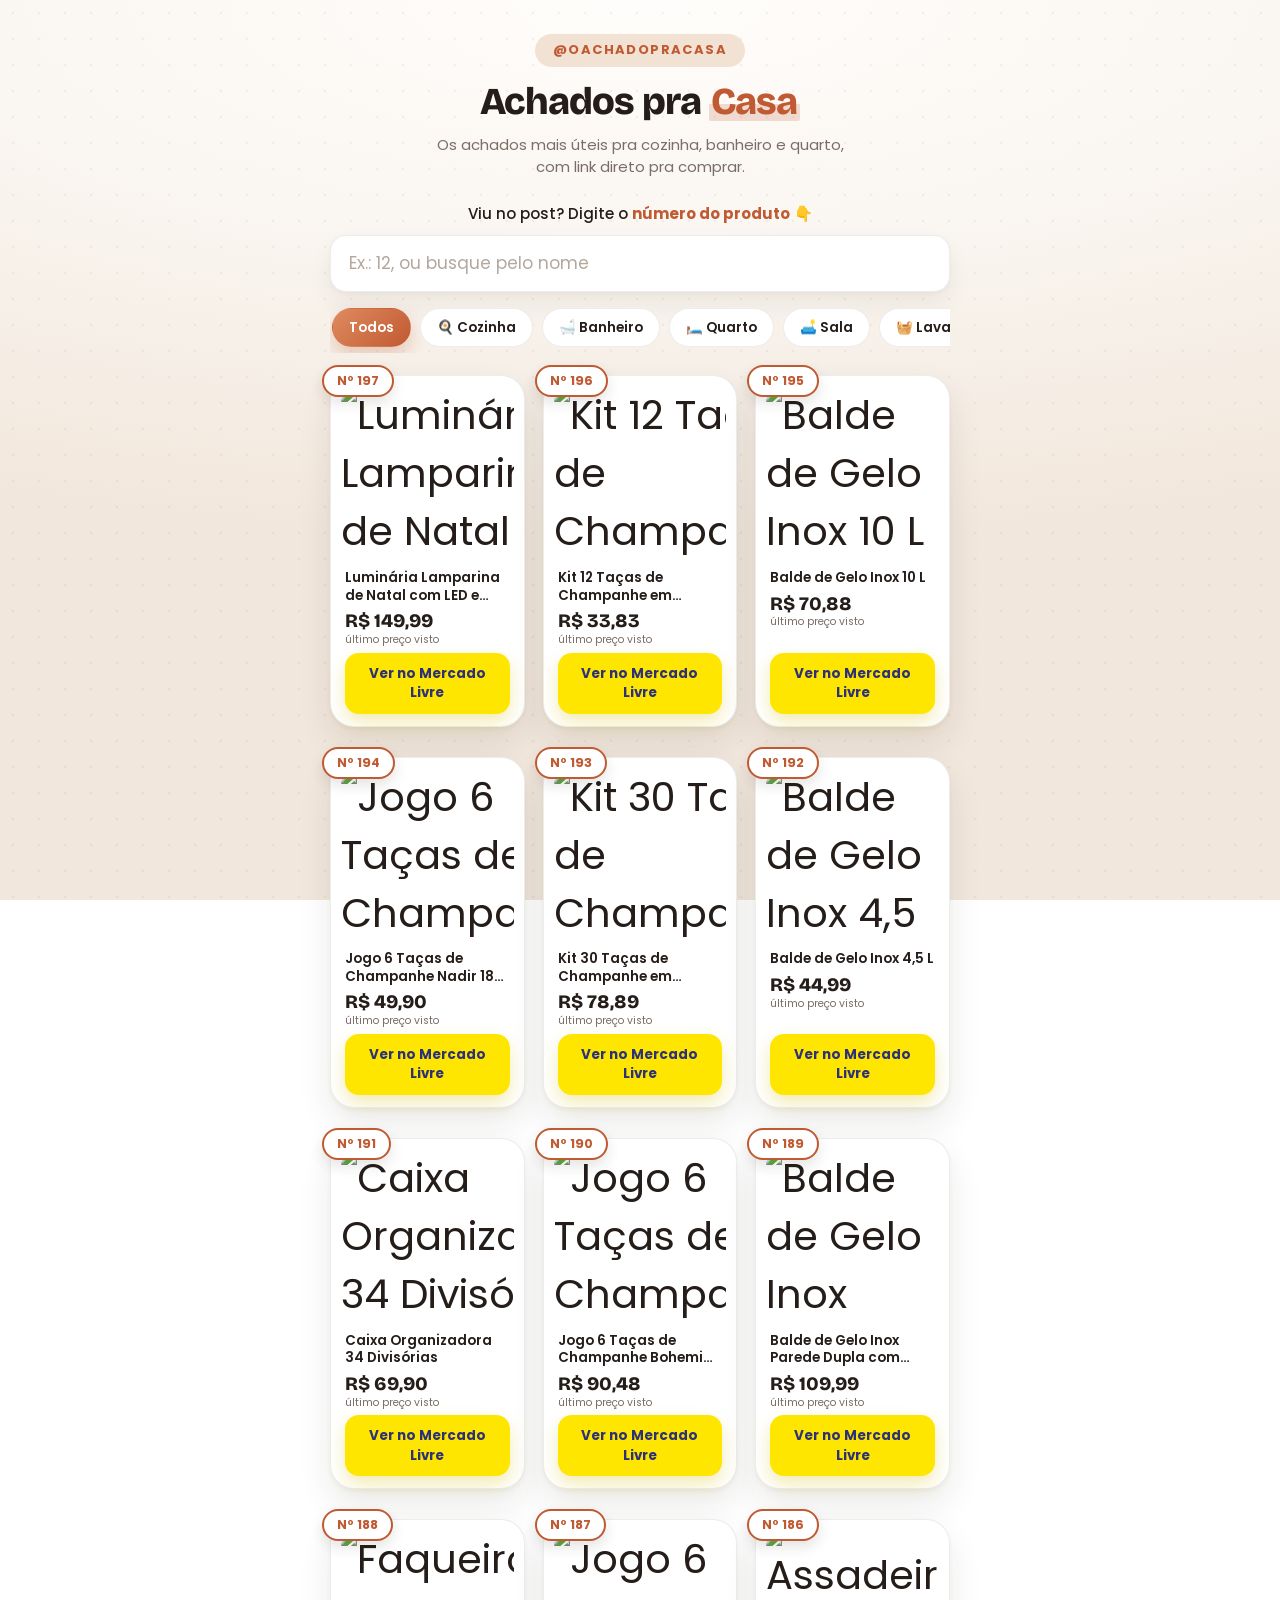
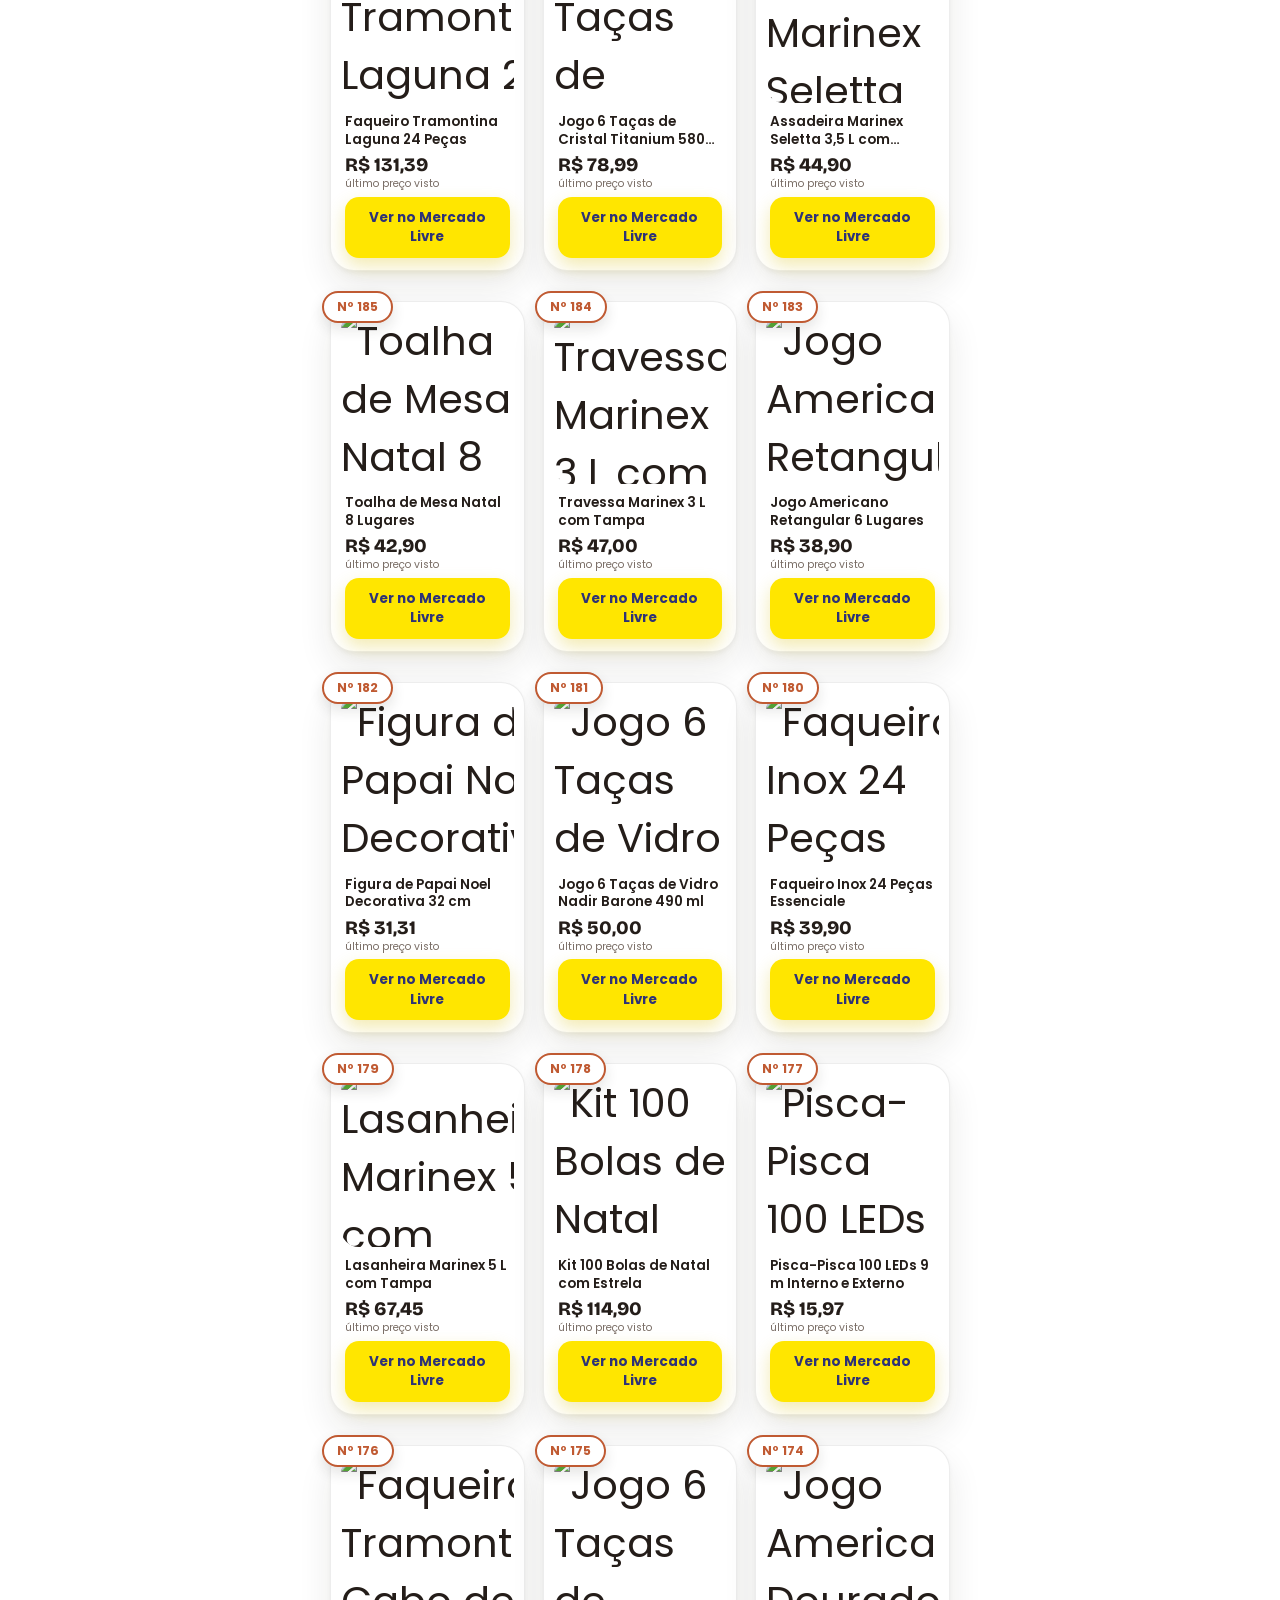
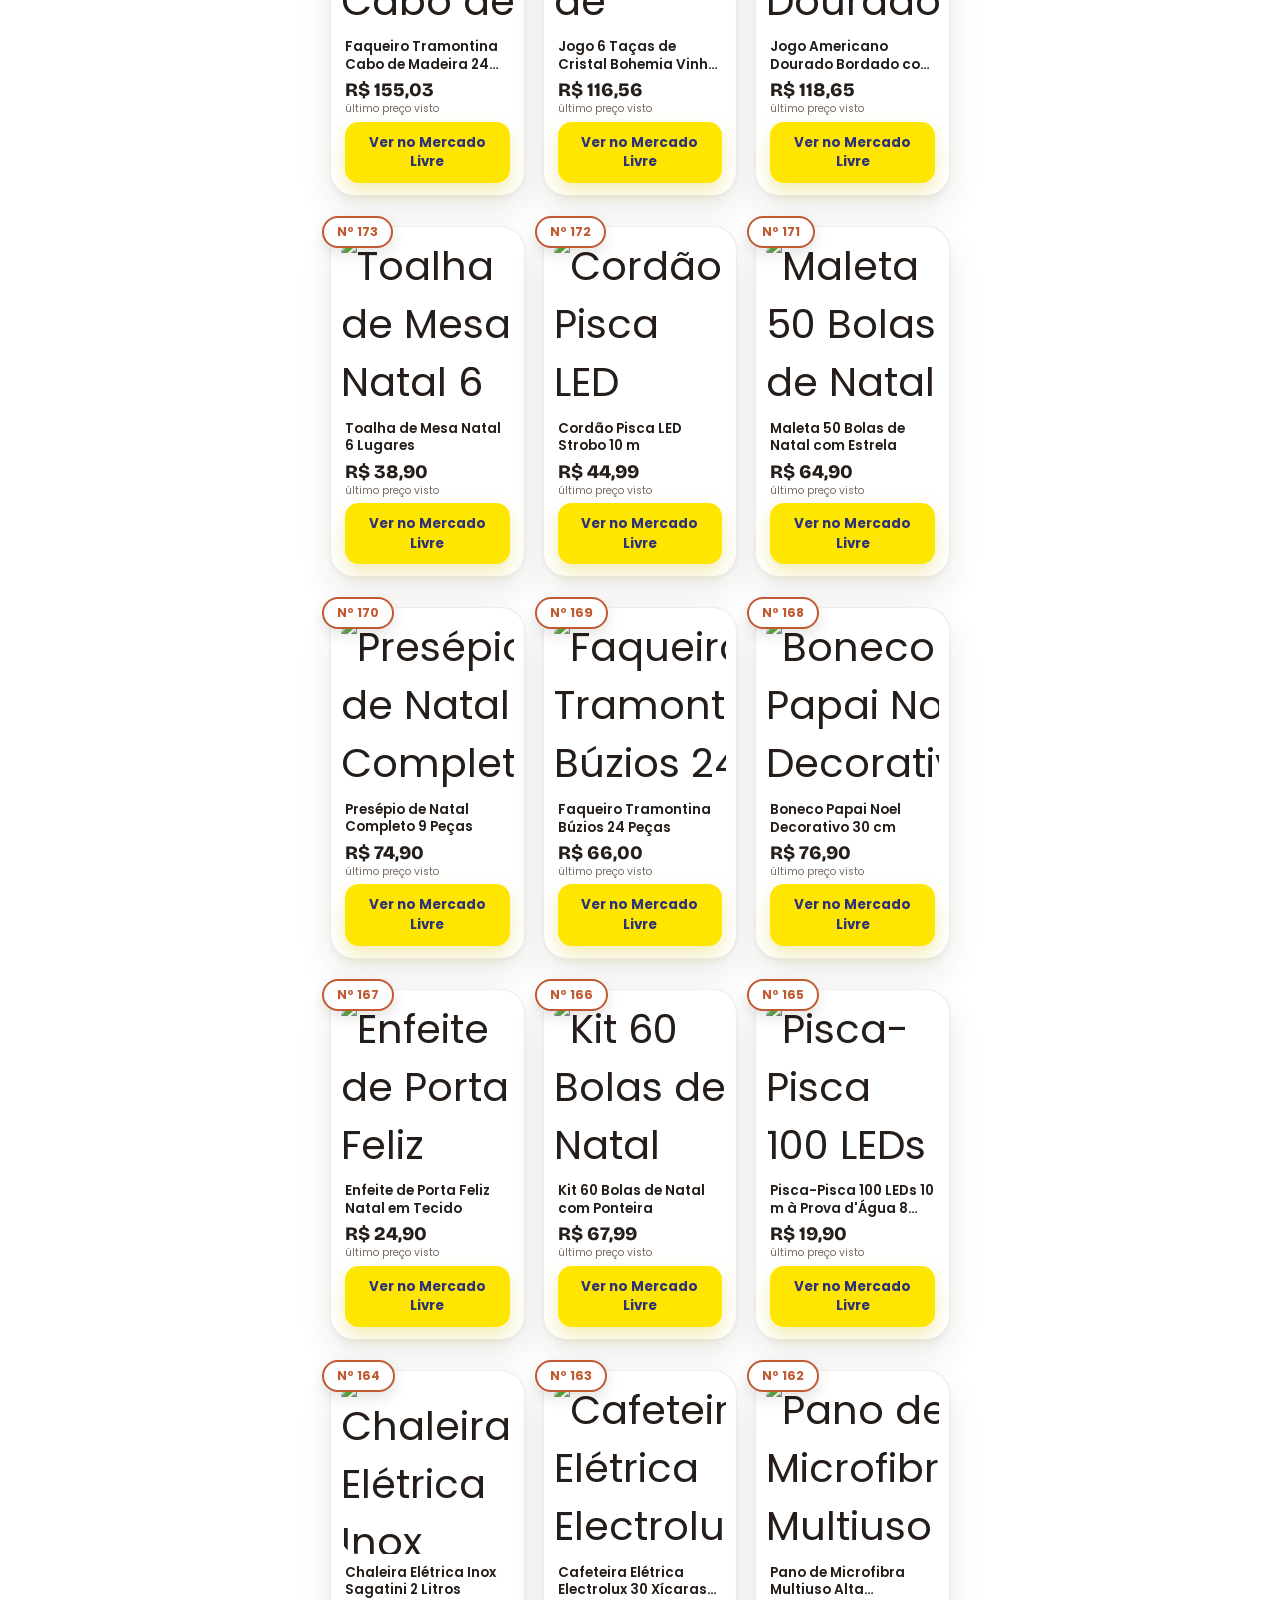
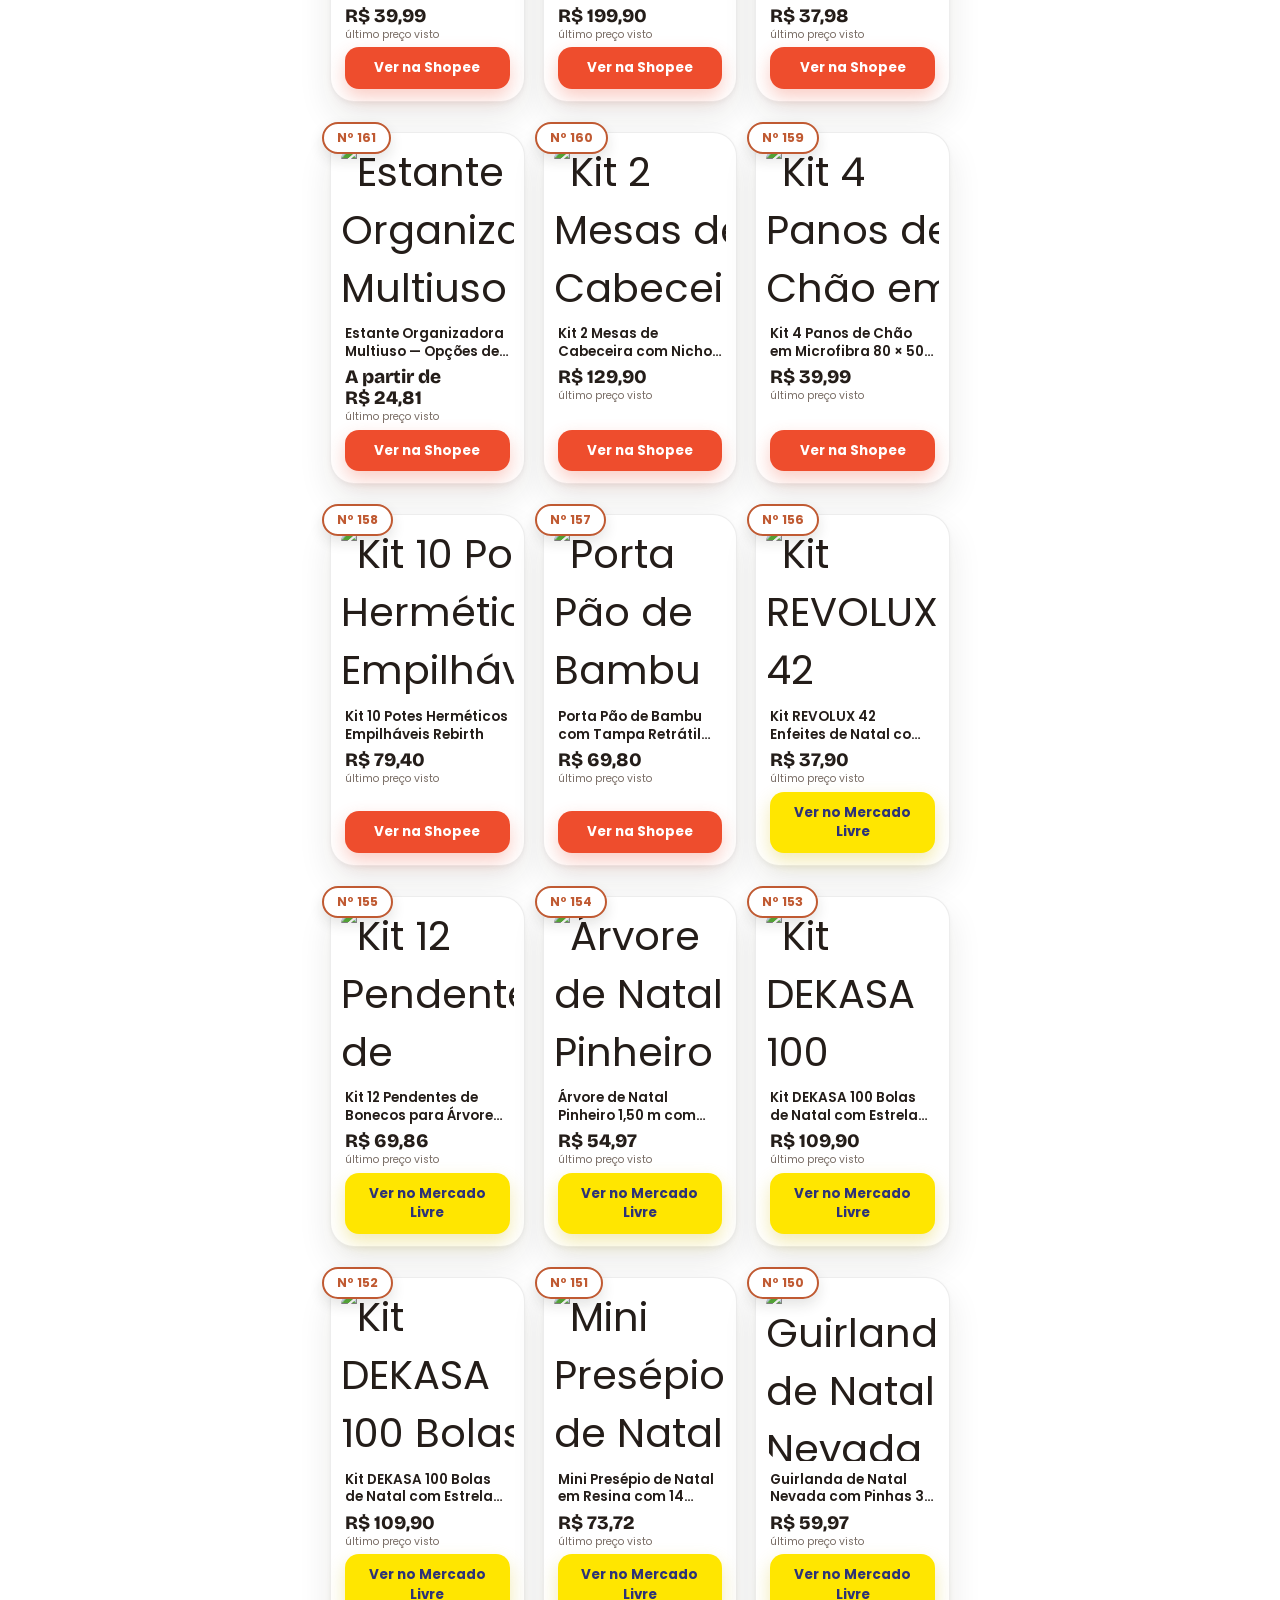
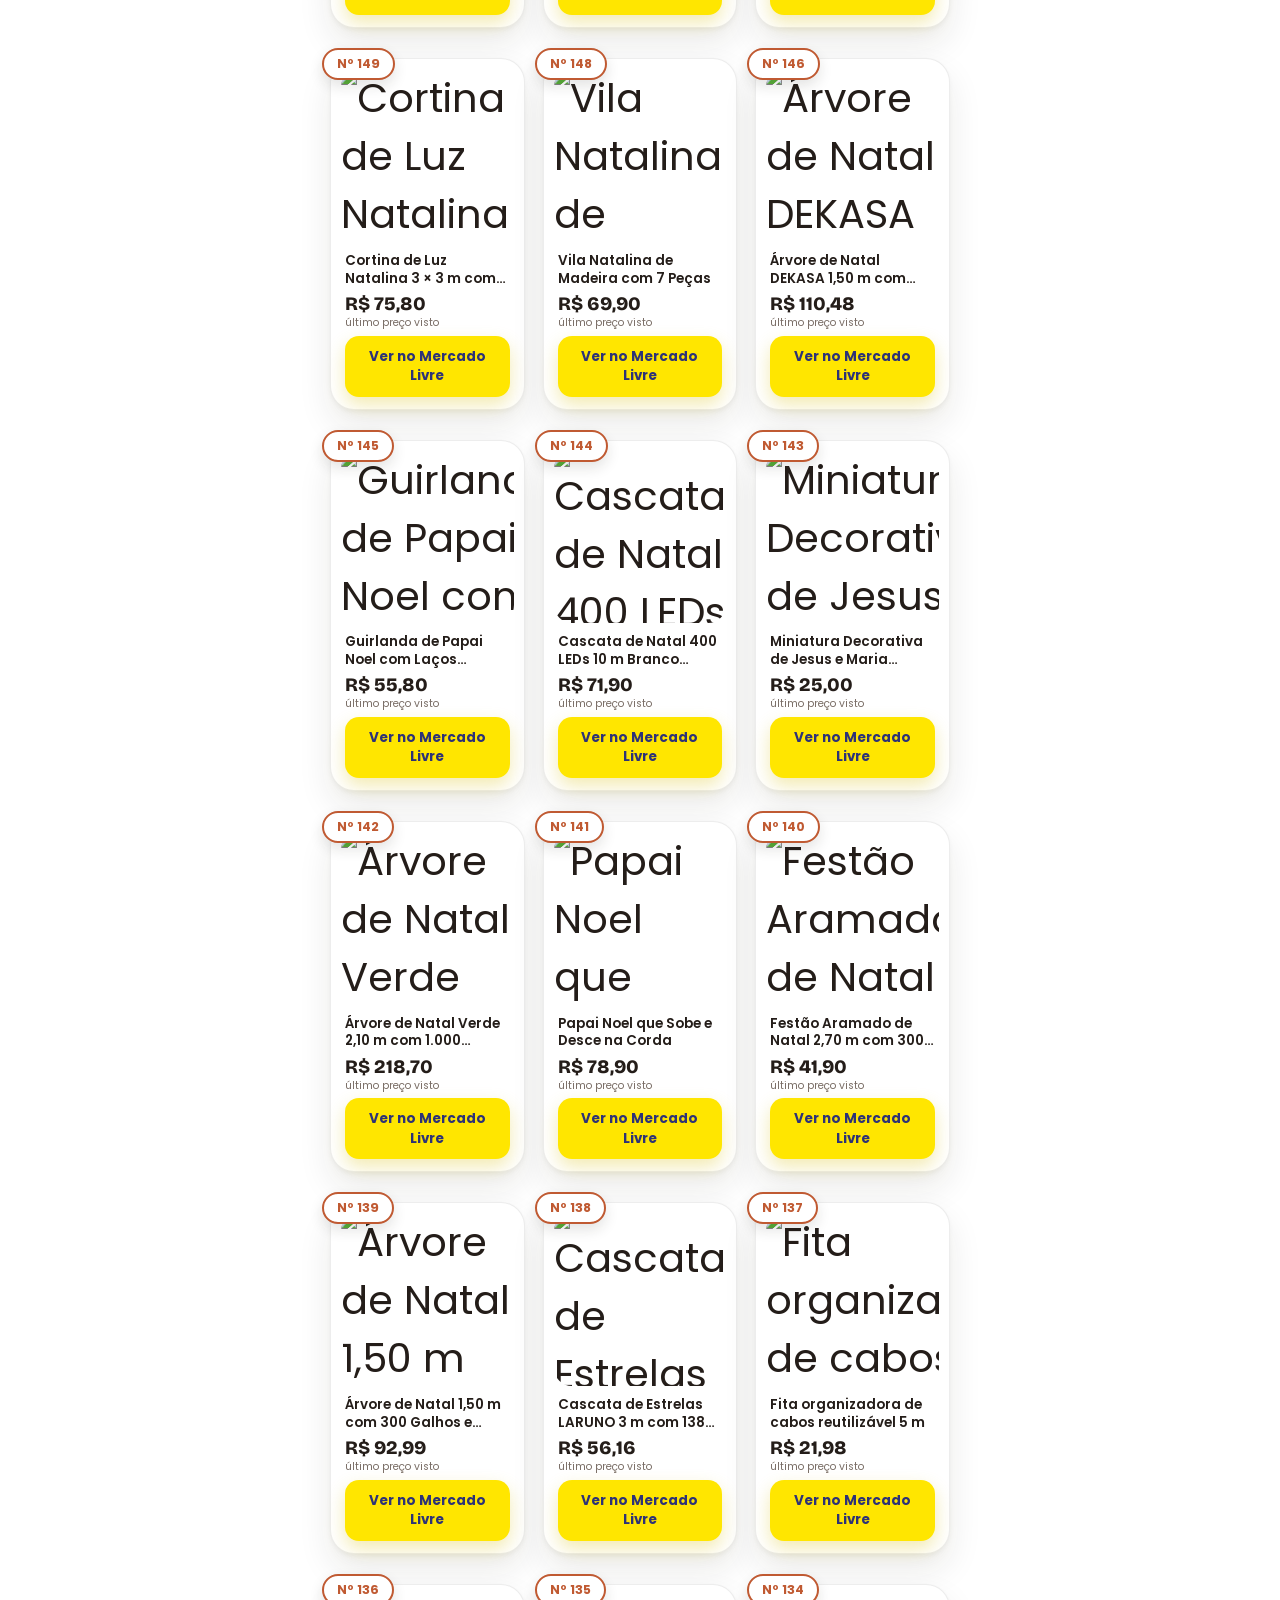
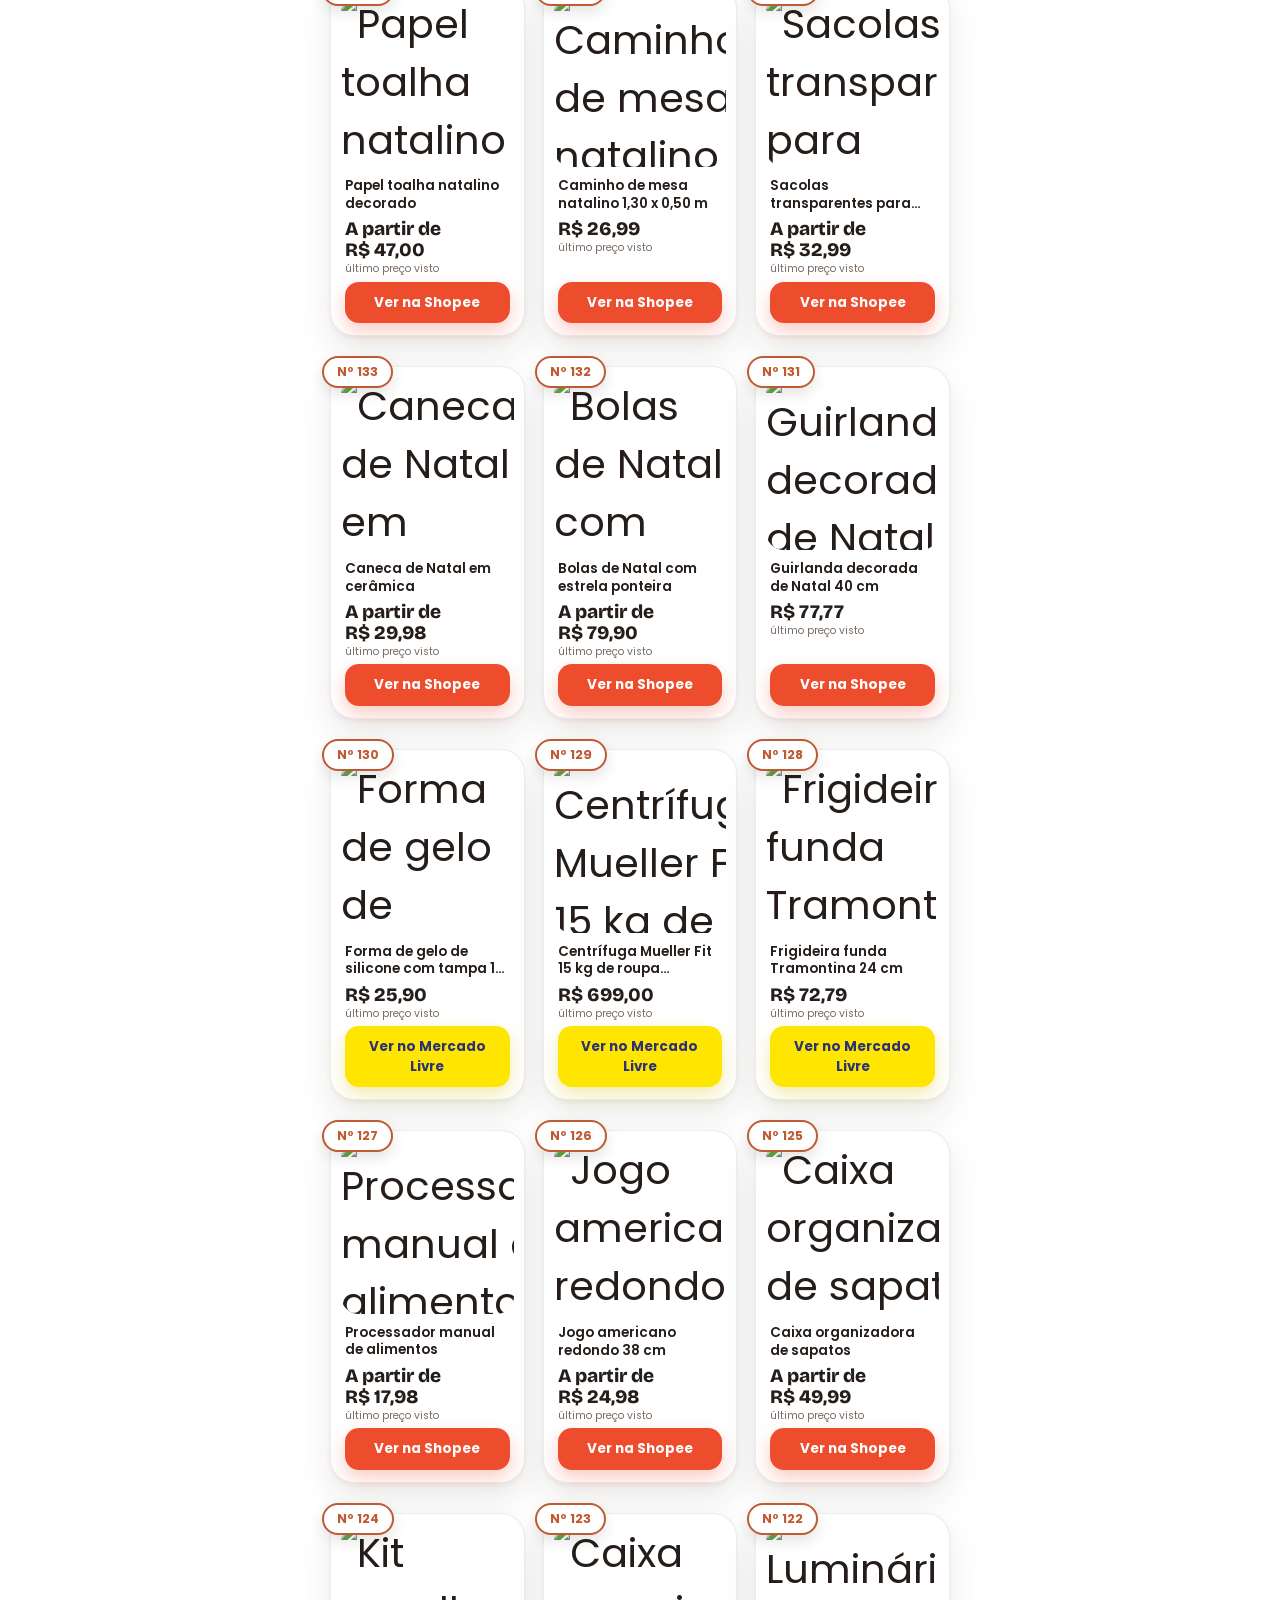
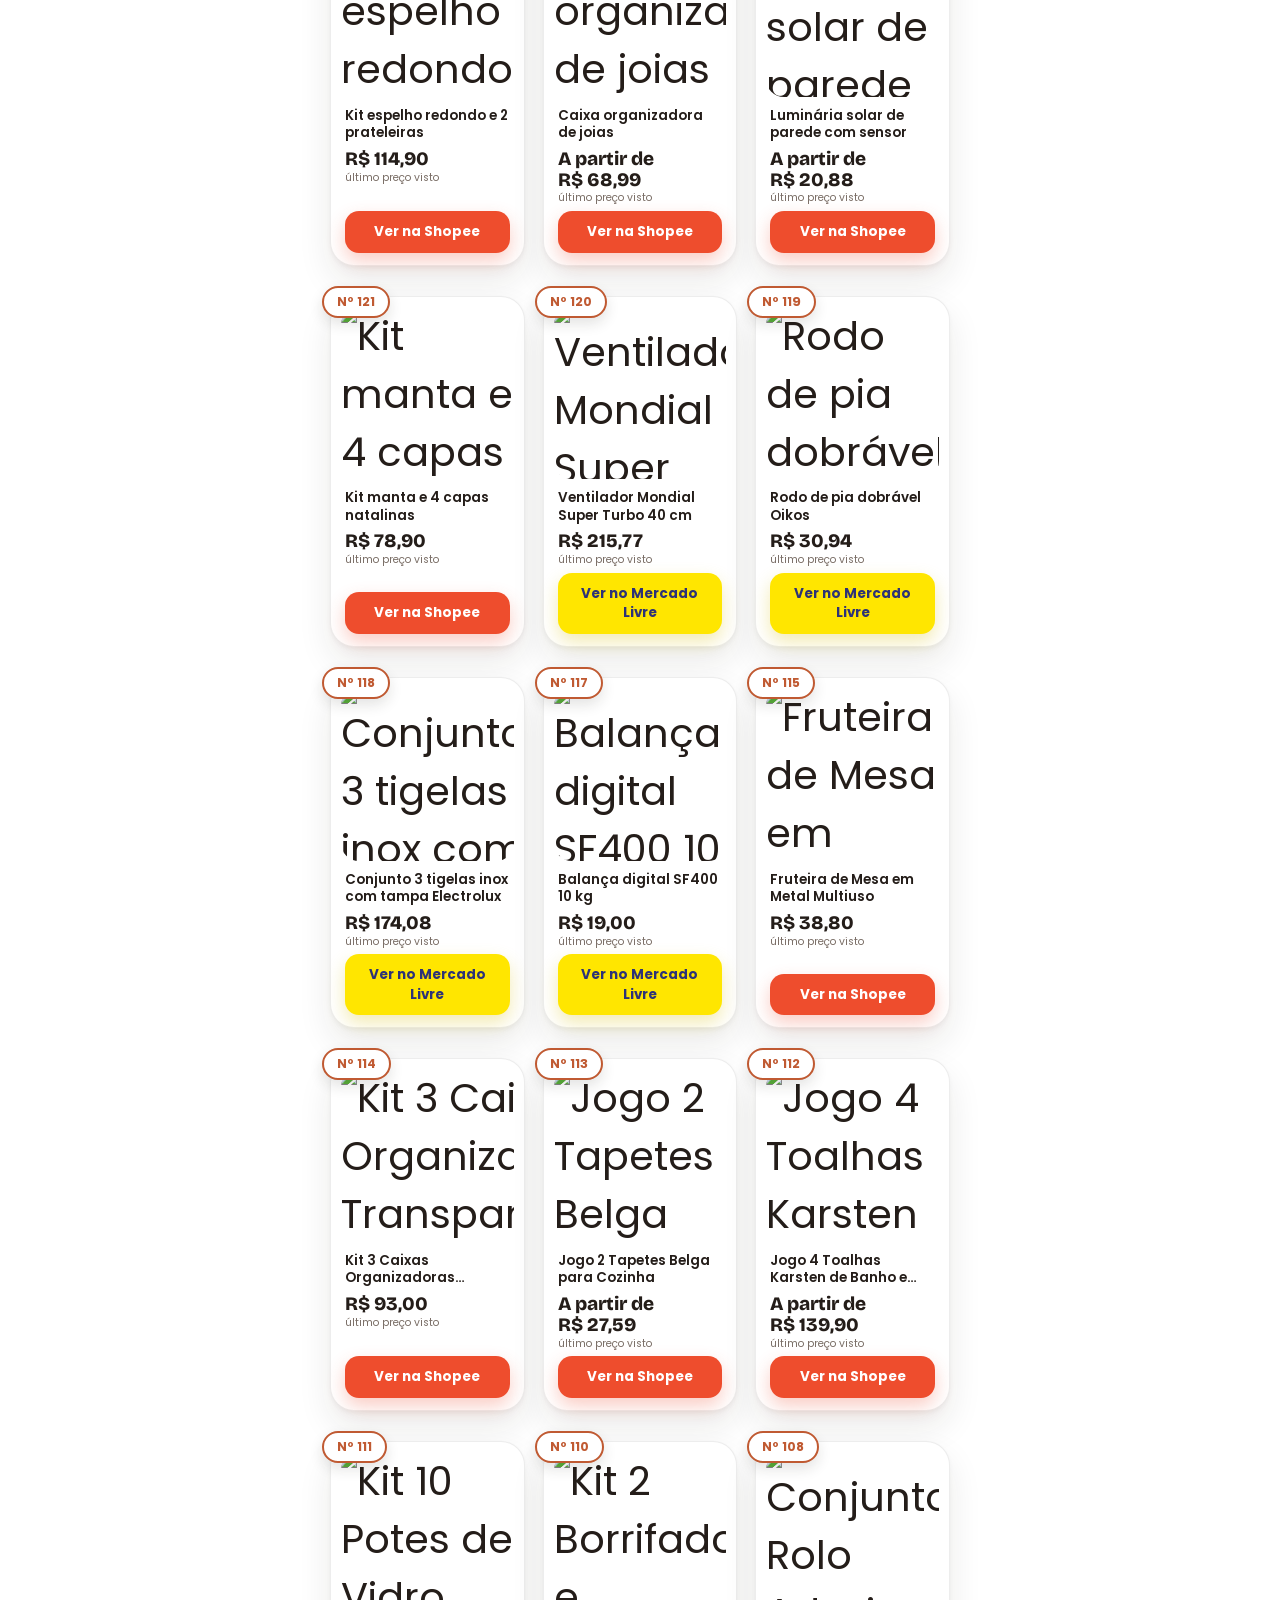
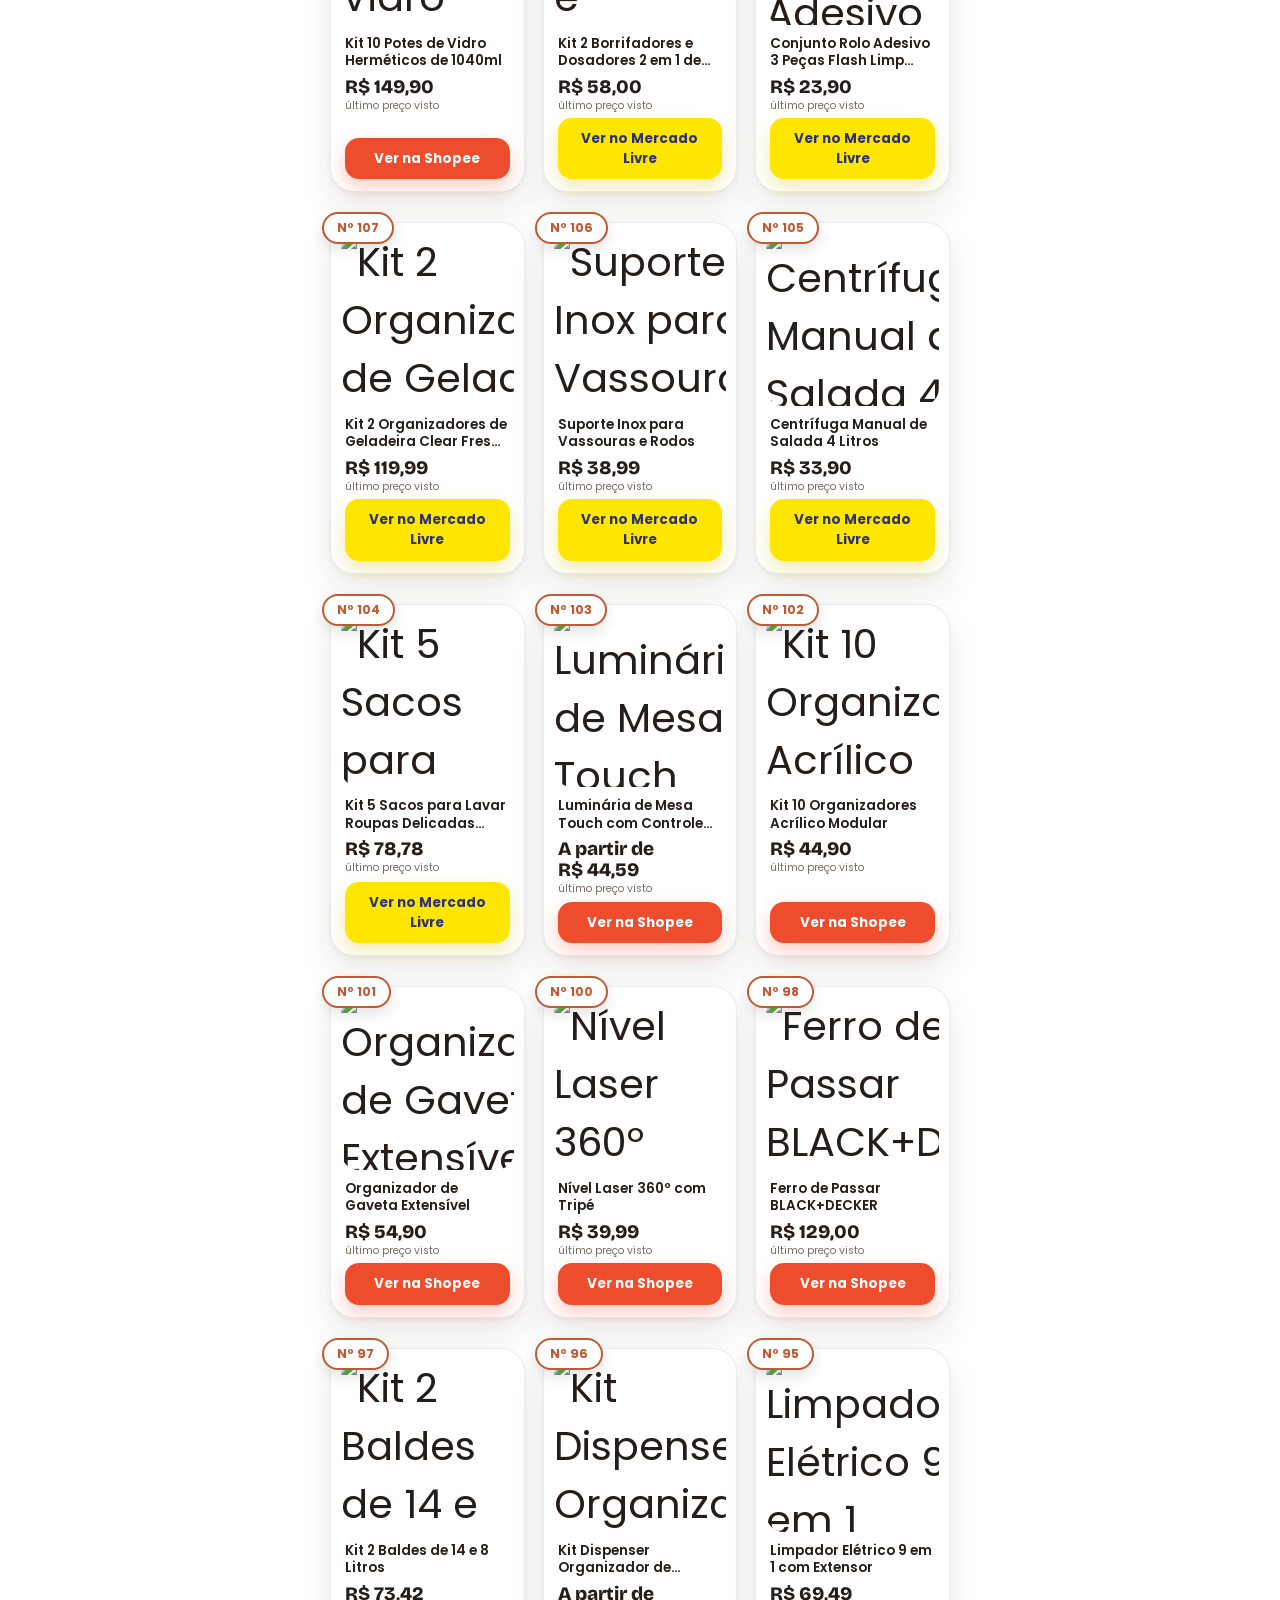
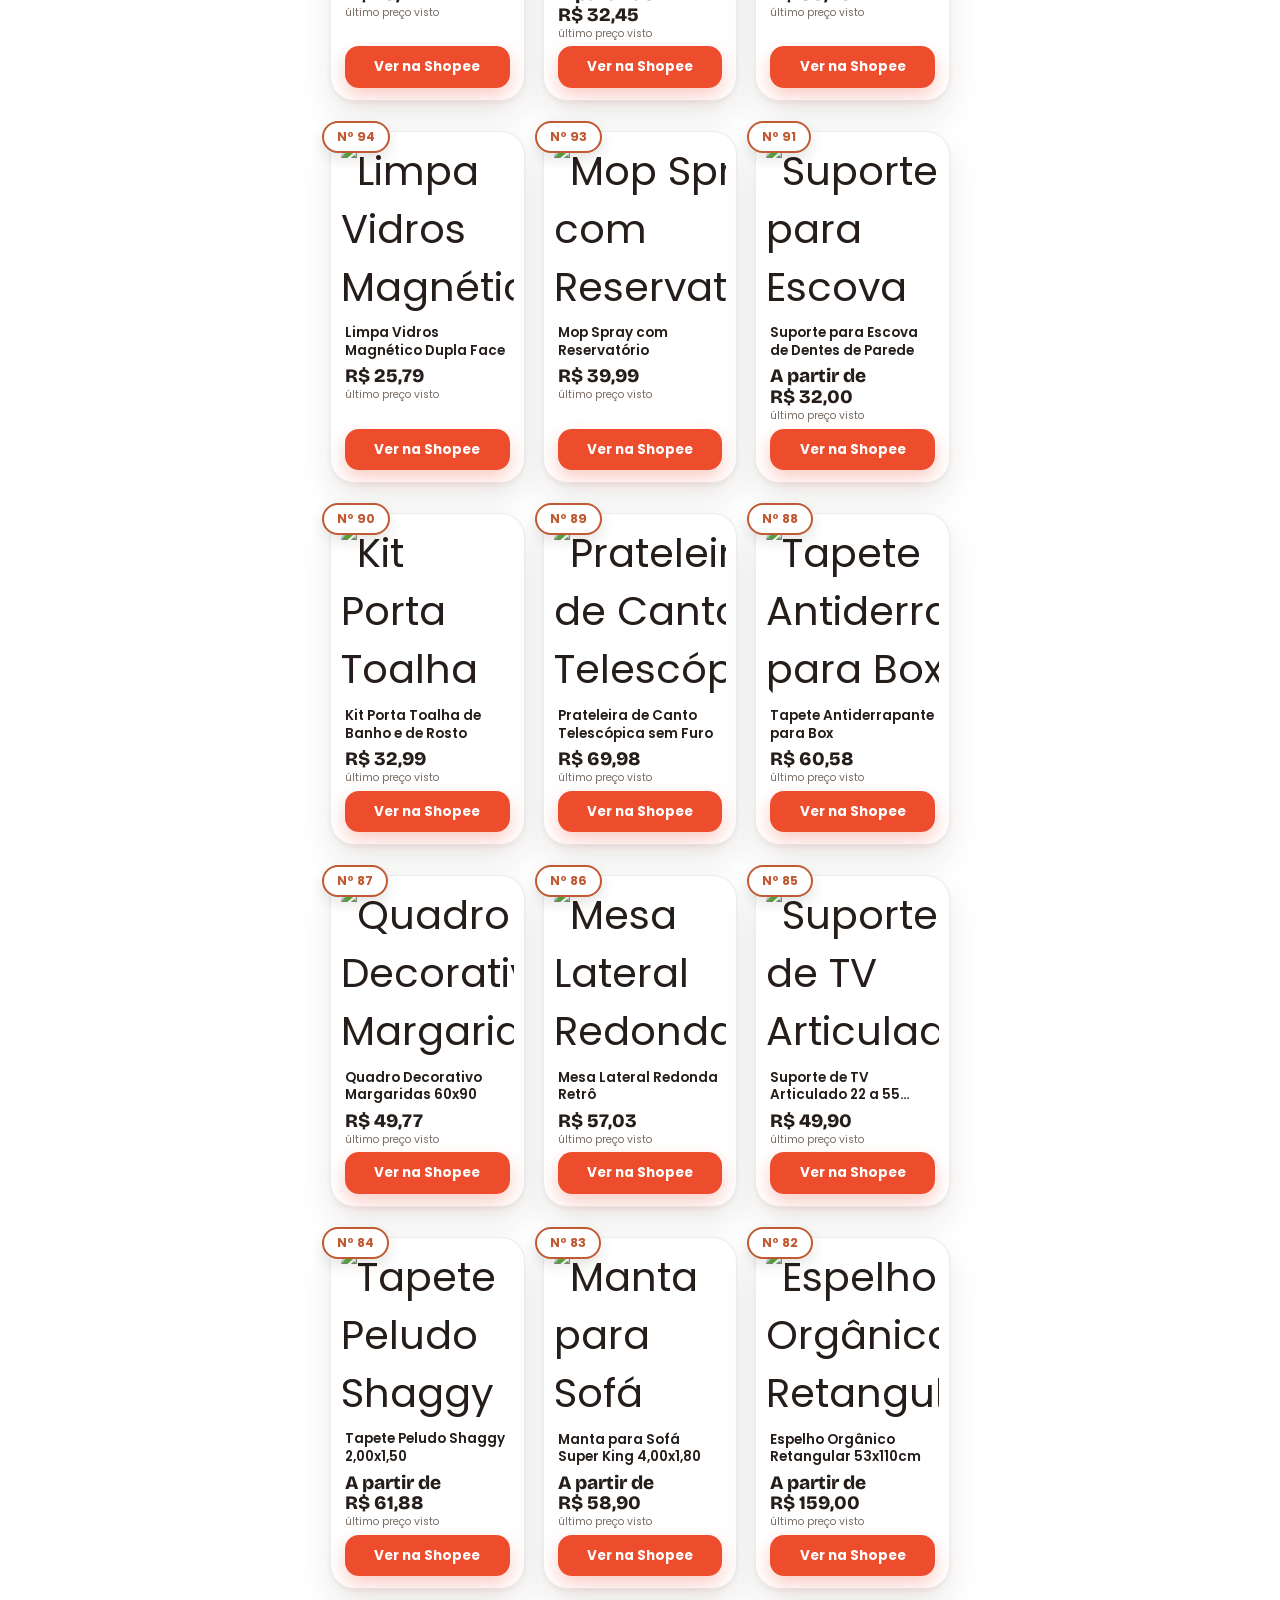
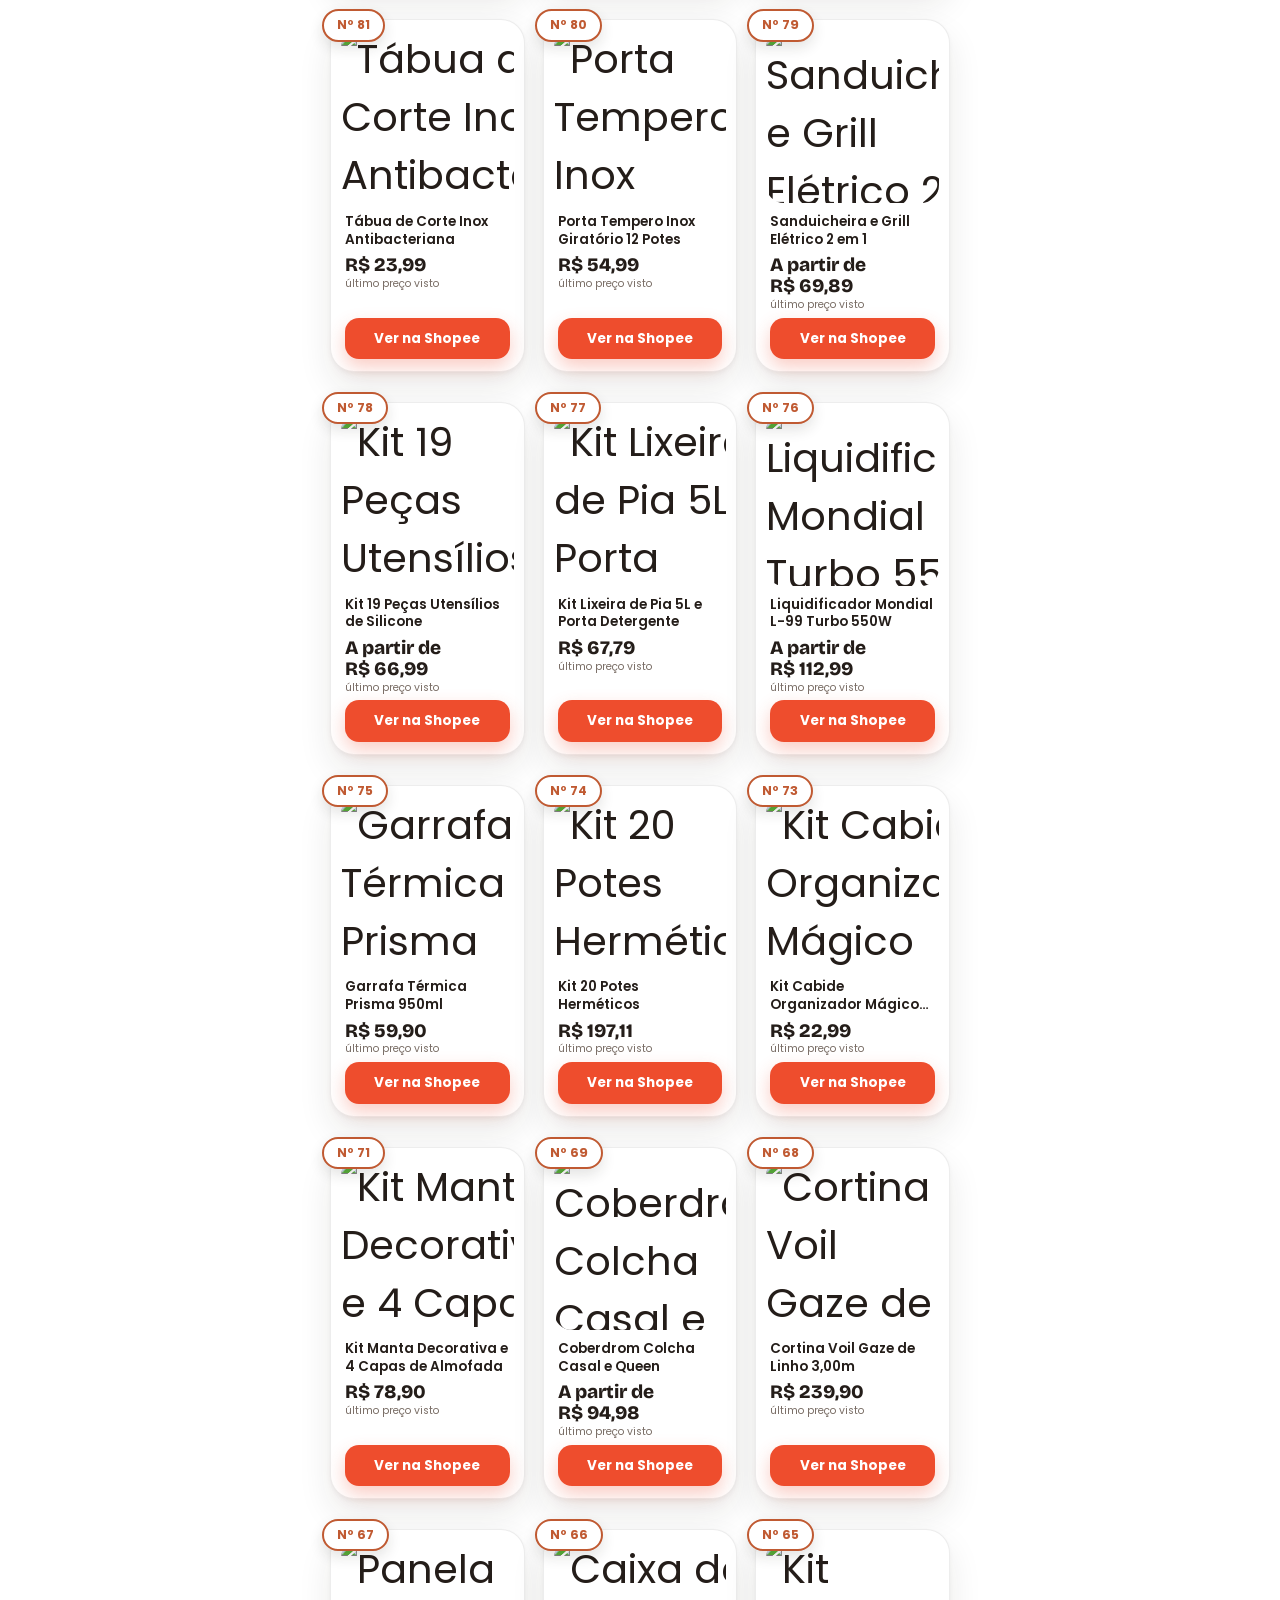
==== commit 8982fede: "Atualiza página (188 produto(s))" ====
--- a/index.html
+++ b/index.html
@@ -149,7 +149,7 @@
 </div>
 
 <script>
-  const DADOS = {"categorias":{"cozinha":{"nome":"Cozinha","emoji":"🍳"},"banheiro":{"nome":"Banheiro","emoji":"🛁"},"quarto":{"nome":"Quarto","emoji":"🛏️"},"sala":{"nome":"Sala","emoji":"🛋️"},"lavanderia":{"nome":"Lavanderia","emoji":"🧺"},"organizacao":{"nome":"Organização","emoji":"📦"},"limpeza":{"nome":"Limpeza","emoji":"🧹"},"ferramentas":{"nome":"Ferramentas","emoji":"🔧"},"natal":{"nome":"Natal","emoji":"🎄"}},"lojas":{"shopee":"Shopee","mercadolivre":"Mercado Livre"},"produtos":[{"id":196,"nome":"Kit 12 Taças de Champanhe em Acrílico","loja":"mercadolivre","categoria":"cozinha","link":"https://meli.la/2U1Kwcm","imagem":"https://http2.mlstatic.com/D_NQ_NP_630074-MLA98843646235_112025-P.webp","preco":33.83},{"id":195,"nome":"Balde de Gelo Inox 10 L","loja":"mercadolivre","categoria":"cozinha","link":"https://meli.la/29TuPCU","imagem":"https://http2.mlstatic.com/D_NQ_NP_855674-MLA119595273125_102026-P.webp","preco":70.88},{"id":194,"nome":"Jogo 6 Taças de Champanhe Nadir 186 ml","loja":"mercadolivre","categoria":"cozinha","link":"https://meli.la/1EakNF8","imagem":"https://http2.mlstatic.com/D_NQ_NP_792365-MLA96137586273_102025-P.webp","preco":49.9},{"id":193,"nome":"Kit 30 Taças de Champanhe em Acrílico","loja":"mercadolivre","categoria":"cozinha","link":"https://meli.la/1EUu1a5","imagem":"https://http2.mlstatic.com/D_NQ_NP_780014-MLA98771545205_112025-P.webp","preco":78.89},{"id":192,"nome":"Balde de Gelo Inox 4,5 L","loja":"mercadolivre","categoria":"cozinha","link":"https://meli.la/11Wcr8Q","imagem":"https://http2.mlstatic.com/D_NQ_NP_870760-MLA95498870402_102025-P.webp","preco":44.99},{"id":191,"nome":"Caixa Organizadora 34 Divisórias","loja":"mercadolivre","categoria":"organizacao","link":"https://meli.la/1y3Y85U","imagem":"https://http2.mlstatic.com/D_NQ_NP_645391-MLA118782439385_102026-P.webp","preco":69.9},{"id":190,"nome":"Jogo 6 Taças de Champanhe Bohemia 220 ml","loja":"mercadolivre","categoria":"cozinha","link":"https://meli.la/2GjV5df","imagem":"https://http2.mlstatic.com/D_NQ_NP_723669-MLA99440355592_112025-P.webp","preco":90.48},{"id":189,"nome":"Balde de Gelo Inox Parede Dupla com Tampa","loja":"mercadolivre","categoria":"cozinha","link":"https://meli.la/2YvJbu5","imagem":"https://http2.mlstatic.com/D_NQ_NP_787094-MLA114326912344_082026-P.webp","preco":109.99},{"id":188,"nome":"Faqueiro Tramontina Laguna 24 Peças","loja":"mercadolivre","categoria":"cozinha","link":"https://meli.la/2sCXCY2","imagem":"https://http2.mlstatic.com/D_NQ_NP_601437-MLA99991828051_112025-P.webp","preco":131.39},{"id":187,"nome":"Jogo 6 Taças de Cristal Titanium 580 ml","loja":"mercadolivre","categoria":"cozinha","link":"https://meli.la/1mnvERP","imagem":"https://http2.mlstatic.com/D_NQ_NP_998891-MLA115955856056_092026-P.webp","preco":78.99},{"id":186,"nome":"Assadeira Marinex Seletta 3,5 L com Tampa","loja":"mercadolivre","categoria":"cozinha","link":"https://meli.la/1kdysD5","imagem":"https://http2.mlstatic.com/D_NQ_NP_905927-MLA98514906290_112025-P.webp","preco":44.9},{"id":185,"nome":"Toalha de Mesa Natal 8 Lugares","loja":"mercadolivre","categoria":"natal","link":"https://meli.la/1SDF3jH","imagem":"https://http2.mlstatic.com/D_NQ_NP_747072-MLB120432188667_102026-P.webp","preco":42.9},{"id":184,"nome":"Travessa Marinex 3 L com Tampa","loja":"mercadolivre","categoria":"cozinha","link":"https://meli.la/2pEyK4m","imagem":"https://http2.mlstatic.com/D_NQ_NP_605488-MLA100095170991_122025-P.webp","preco":47},{"id":183,"nome":"Jogo Americano Retangular 6 Lugares","loja":"mercadolivre","categoria":"cozinha","link":"https://meli.la/1kP44Y6","imagem":"https://http2.mlstatic.com/D_NQ_NP_614804-MLB117263821466_102026-P.webp","preco":38.9},{"id":182,"nome":"Figura de Papai Noel Decorativa 32 cm","loja":"mercadolivre","categoria":"natal","link":"https://meli.la/1ywKAkp","imagem":"https://http2.mlstatic.com/D_NQ_NP_937802-CBT97074760085_112025-P.webp","preco":31.31},{"id":181,"nome":"Jogo 6 Taças de Vidro Nadir Barone 490 ml","loja":"mercadolivre","categoria":"cozinha","link":"https://meli.la/285H6Pw","imagem":"https://http2.mlstatic.com/D_NQ_NP_976991-MLA95400718670_102025-P.webp","preco":50},{"id":180,"nome":"Faqueiro Inox 24 Peças Essenciale","loja":"mercadolivre","categoria":"cozinha","link":"https://meli.la/1vezSL3","imagem":"https://http2.mlstatic.com/D_NQ_NP_817181-MLA114543661091_072026-P.webp","preco":39.9},{"id":179,"nome":"Lasanheira Marinex 5 L com Tampa","loja":"mercadolivre","categoria":"cozinha","link":"https://meli.la/1nhdie7","imagem":"https://http2.mlstatic.com/D_NQ_NP_907123-MLB114326853066_082026-P.webp","preco":67.45},{"id":178,"nome":"Kit 100 Bolas de Natal com Estrela","loja":"mercadolivre","categoria":"natal","link":"https://meli.la/2mYb51G","imagem":"https://http2.mlstatic.com/D_NQ_NP_636142-MLA116913090448_092026-P.webp","preco":114.9},{"id":177,"nome":"Pisca-Pisca 100 LEDs 9 m Interno e Externo","loja":"mercadolivre","categoria":"natal","link":"https://meli.la/1Ueg7JJ","imagem":"https://http2.mlstatic.com/D_NQ_NP_919681-MLB99858754717_112025-P.webp","preco":15.97},{"id":176,"nome":"Faqueiro Tramontina Cabo de Madeira 24 Peças","loja":"mercadolivre","categoria":"cozinha","link":"https://meli.la/33Q5Sip","imagem":"https://http2.mlstatic.com/D_NQ_NP_630753-MLA99991190121_112025-P.webp","preco":155.03},{"id":175,"nome":"Jogo 6 Taças de Cristal Bohemia Vinho 650 ml","loja":"mercadolivre","categoria":"cozinha","link":"https://meli.la/16kgQvR","imagem":"https://http2.mlstatic.com/D_NQ_NP_820633-MLB81922978117_012025-P.webp","preco":116.56},{"id":174,"nome":"Jogo Americano Dourado Bordado com Guardanapo 12 Peças","loja":"mercadolivre","categoria":"cozinha","link":"https://meli.la/2JuJzib","imagem":"https://http2.mlstatic.com/D_NQ_NP_773680-MLB118273580034_102026-P.webp","preco":118.65},{"id":173,"nome":"Toalha de Mesa Natal 6 Lugares","loja":"mercadolivre","categoria":"natal","link":"https://meli.la/32LR9vz","imagem":"https://http2.mlstatic.com/D_NQ_NP_735614-MLB116752814963_082026-P.webp","preco":38.9},{"id":172,"nome":"Cordão Pisca LED Strobo 10 m","loja":"mercadolivre","categoria":"natal","link":"https://meli.la/1AgsiDB","imagem":"https://http2.mlstatic.com/D_NQ_NP_952432-MLB118355439572_102026-P.webp","preco":44.99},{"id":171,"nome":"Maleta 50 Bolas de Natal com Estrela","loja":"mercadolivre","categoria":"natal","link":"https://meli.la/2mzCVEV","imagem":"https://http2.mlstatic.com/D_NQ_NP_612483-MLA115909611818_092026-P.webp","preco":64.9},{"id":170,"nome":"Presépio de Natal Completo 9 Peças","loja":"mercadolivre","categoria":"natal","link":"https://meli.la/2NEJekC","imagem":"https://http2.mlstatic.com/D_NQ_NP_945179-MLB117416193993_092026-P.webp","preco":74.9},{"id":169,"nome":"Faqueiro Tramontina Búzios 24 Peças","loja":"mercadolivre","categoria":"cozinha","link":"https://meli.la/2AecuDA","imagem":"https://http2.mlstatic.com/D_NQ_NP_852034-MLA99850814177_112025-P.webp","preco":66},{"id":168,"nome":"Boneco Papai Noel Decorativo 30 cm","loja":"mercadolivre","categoria":"natal","link":"https://meli.la/2xrmboV","imagem":"https://http2.mlstatic.com/D_NQ_NP_773442-MLB121272251655_112026-P.webp","preco":76.9},{"id":167,"nome":"Enfeite de Porta Feliz Natal em Tecido","loja":"mercadolivre","categoria":"natal","link":"https://meli.la/1rpetRz","imagem":"https://http2.mlstatic.com/D_NQ_NP_989857-MLB120894163287_112026-P.webp","preco":24.9},{"id":166,"nome":"Kit 60 Bolas de Natal com Ponteira","loja":"mercadolivre","categoria":"natal","link":"https://meli.la/2jaEPmv","imagem":"https://http2.mlstatic.com/D_NQ_NP_996902-MLB120752820687_112026-P.webp","preco":67.99},{"id":165,"nome":"Pisca-Pisca 100 LEDs 10 m à Prova d'Água 8 Funções","loja":"mercadolivre","categoria":"natal","link":"https://meli.la/2pdxdK2","imagem":"https://http2.mlstatic.com/D_NQ_NP_958782-MLB92796184970_092025-P.webp","preco":19.9},{"id":164,"nome":"Chaleira Elétrica Inox Sagatini 2 Litros","loja":"shopee","categoria":"cozinha","link":"https://s.shopee.com.br/8KrBMIlzwC","imagem":"https://cf.shopee.com.br/file/br-11134207-820ly-mt9nl1c67d3713","preco":39.99,"preco_max":39.99},{"id":163,"nome":"Cafeteira Elétrica Electrolux 30 Xícaras Programável","loja":"shopee","categoria":"cozinha","link":"https://s.shopee.com.br/114acsCZAS","imagem":"https://cf.shopee.com.br/file/sg-11134201-7rfi4-m9yiexnj2ixl13","preco":199.9,"preco_max":199.9},{"id":162,"nome":"Pano de Microfibra Multiuso Alta Absorção","loja":"shopee","categoria":"limpeza","link":"https://s.shopee.com.br/AAIpXc29U5","imagem":"https://cf.shopee.com.br/file/br-11134207-81z1k-mg6uaf9qvjt393","preco":37.98,"preco_max":37.98},{"id":161,"nome":"Estante Organizadora Multiuso — Opções de 2 a 7 Níveis","loja":"shopee","categoria":"organizacao","link":"https://s.shopee.com.br/1gJm8peYR5","imagem":"https://cf.shopee.com.br/file/br-11134207-820mc-mtrcwhcyfabkdb","preco":24.81,"preco_max":63},{"id":160,"nome":"Kit 2 Mesas de Cabeceira com Nicho e Pés Retrô","loja":"shopee","categoria":"quarto","link":"https://s.shopee.com.br/50aE6xNStb","imagem":"https://cf.shopee.com.br/file/br-11134207-81ztc-mjx9uwzge39d4b","preco":129.9,"preco_max":129.9},{"id":159,"nome":"Kit 4 Panos de Chão em Microfibra 80 × 50 cm","loja":"shopee","categoria":"limpeza","link":"https://s.shopee.com.br/AUvAf3z5e6","imagem":"https://cf.shopee.com.br/file/br-11134207-820l6-mriqddxnod8n6f","preco":39.99,"preco_max":39.99},{"id":158,"nome":"Kit 10 Potes Herméticos Empilháveis Rebirth","loja":"shopee","categoria":"organizacao","link":"https://s.shopee.com.br/2BG2jkQPmd","imagem":"https://cf.shopee.com.br/file/br-11134207-820l4-mmje77j1jpc068","preco":79.4,"preco_max":79.4},{"id":157,"nome":"Porta Pão de Bambu com Tampa Retrátil 40 × 27 × 16 cm","loja":"shopee","categoria":"cozinha","link":"https://s.shopee.com.br/6VP1nhaMoB","imagem":"https://cf.shopee.com.br/file/br-11134201-820ll-mqy9fzs85rt12a","preco":69.8,"preco_max":69.8},{"id":156,"nome":"Kit REVOLUX 42 Enfeites de Natal com Laços e Estrela","loja":"mercadolivre","categoria":"natal","link":"https://meli.la/1DSm7kT","imagem":"https://http2.mlstatic.com/D_NQ_NP_721004-MLA116176797668_092026-O.webp","preco":37.9},{"id":155,"nome":"Kit 12 Pendentes de Bonecos para Árvore de Natal Vermelho","loja":"mercadolivre","categoria":"natal","link":"https://meli.la/21sn5vS","imagem":"https://http2.mlstatic.com/D_NQ_NP_891348-MLB116179654936_092026-O.webp","preco":69.86},{"id":154,"nome":"Árvore de Natal Pinheiro 1,50 m com 400 Galhos","loja":"mercadolivre","categoria":"natal","link":"https://meli.la/2Cxg3ji","imagem":"https://http2.mlstatic.com/D_NQ_NP_796109-MLA117267242950_102026-O.webp","preco":54.97},{"id":153,"nome":"Kit DEKASA 100 Bolas de Natal com Estrela Dourado","loja":"mercadolivre","categoria":"natal","link":"https://meli.la/34daQ1F","imagem":"https://http2.mlstatic.com/D_NQ_NP_955482-MLA115320606318_082026-O.webp","preco":109.9},{"id":152,"nome":"Kit DEKASA 100 Bolas de Natal com Estrela Vermelho","loja":"mercadolivre","categoria":"natal","link":"https://meli.la/1AZXeNP","imagem":"https://http2.mlstatic.com/D_NQ_NP_872811-MLA116751630319_082026-O.webp","preco":109.9},{"id":151,"nome":"Mini Presépio de Natal em Resina com 14 Peças","loja":"mercadolivre","categoria":"natal","link":"https://meli.la/2H15Pxz","imagem":"https://http2.mlstatic.com/D_NQ_NP_636080-MLB118964866367_102026-P.webp","preco":73.72},{"id":150,"nome":"Guirlanda de Natal Nevada com Pinhas 30 cm","loja":"mercadolivre","categoria":"natal","link":"https://meli.la/1bP5C8c","imagem":"https://http2.mlstatic.com/D_NQ_NP_820725-MLB93098941952_092025-O.webp","preco":59.97},{"id":149,"nome":"Cortina de Luz Natalina 3 × 3 m com 300 LEDs Amarelos","loja":"mercadolivre","categoria":"natal","link":"https://meli.la/2x1HMmv","imagem":"https://http2.mlstatic.com/D_NQ_NP_996903-MLB80381439624_112024-O.webp","preco":75.8},{"id":148,"nome":"Vila Natalina de Madeira com 7 Peças","loja":"mercadolivre","categoria":"natal","link":"https://meli.la/1wWNx21","imagem":"https://http2.mlstatic.com/D_NQ_NP_774142-MLB116658566451_082026-O.webp","preco":69.9},{"id":147,"nome":"Neve Artificial para Decoração 1 kg","loja":"mercadolivre","categoria":"natal","link":"https://meli.la/2ZMoFP2","imagem":"https://http2.mlstatic.com/D_NQ_NP_621720-MLB115042520804_082026-P.webp","preco":57.98},{"id":146,"nome":"Árvore de Natal DEKASA 1,50 m com 500 Galhos","loja":"mercadolivre","categoria":"natal","link":"https://meli.la/1Z8rm7k","imagem":"https://http2.mlstatic.com/D_NQ_NP_640277-MLA116816918193_082026-O.webp","preco":110.48},{"id":145,"nome":"Guirlanda de Papai Noel com Laços Vermelhos","loja":"mercadolivre","categoria":"natal","link":"https://meli.la/1o3VExs","imagem":"https://http2.mlstatic.com/D_NQ_NP_997557-MLB114789714648_082026-O.webp","preco":55.8},{"id":144,"nome":"Cascata de Natal 400 LEDs 10 m Branco Quente 110 V","loja":"mercadolivre","categoria":"natal","link":"https://meli.la/1QrHfUt","imagem":"https://http2.mlstatic.com/D_NQ_NP_822727-MLA117745798499_092026-O.webp","preco":71.9},{"id":143,"nome":"Miniatura Decorativa de Jesus e Maria Sentados","loja":"mercadolivre","categoria":"natal","link":"https://meli.la/2PvYjKi","imagem":"https://http2.mlstatic.com/D_NQ_NP_748333-MLB115551150366_082026-P.webp","preco":25},{"id":142,"nome":"Árvore de Natal Verde 2,10 m com 1.000 Galhos","loja":"mercadolivre","categoria":"natal","link":"https://meli.la/1JMshjF","imagem":"https://http2.mlstatic.com/D_NQ_NP_945494-MLA116960701666_092026-O.webp","preco":218.7},{"id":141,"nome":"Papai Noel que Sobe e Desce na Corda","loja":"mercadolivre","categoria":"natal","link":"https://meli.la/2hdxEsG","imagem":"https://http2.mlstatic.com/D_NQ_NP_632408-MLB118198524665_092026-O.webp","preco":78.9},{"id":140,"nome":"Festão Aramado de Natal 2,70 m com 300 Galhos","loja":"mercadolivre","categoria":"natal","link":"https://meli.la/1CvAzHV","imagem":"https://http2.mlstatic.com/D_NQ_NP_808705-MLA116828761057_082026-O.webp","preco":41.9},{"id":139,"nome":"Árvore de Natal 1,50 m com 300 Galhos e Base de Metal","loja":"mercadolivre","categoria":"natal","link":"https://meli.la/2u6E2bo","imagem":"https://http2.mlstatic.com/D_NQ_NP_830247-MLA115910171004_092026-O.webp","preco":92.99},{"id":138,"nome":"Cascata de Estrelas LARUNO 3 m com 138 LEDs Branco Quente","loja":"mercadolivre","categoria":"natal","link":"https://meli.la/215qUhU","imagem":"https://http2.mlstatic.com/D_NQ_NP_673039-MLA96034904597_102025-P.webp","preco":56.16},{"id":137,"nome":"Fita organizadora de cabos reutilizável 5 m","loja":"mercadolivre","categoria":"organizacao","link":"https://meli.la/2J4yauc","imagem":"https://http2.mlstatic.com/D_NQ_NP_938424-MLB92978792947_092025-O.webp","preco":21.98},{"id":136,"nome":"Papel toalha natalino decorado","loja":"shopee","categoria":"natal","link":"https://s.shopee.com.br/9V2Ak65JDY","imagem":"https://cf.shopee.com.br/file/br-11134207-820ll-ms6x427cf9504d","preco":47,"preco_max":62},{"id":135,"nome":"Caminho de mesa natalino 1,30 x 0,50 m","loja":"shopee","categoria":"natal","link":"https://s.shopee.com.br/1LgT15RfTm","imagem":"https://cf.shopee.com.br/file/br-11134207-820l4-mra8u1tssg06d3","preco":26.99,"preco_max":26.99},{"id":134,"nome":"Sacolas transparentes para presentes","loja":"shopee","categoria":"natal","link":"https://s.shopee.com.br/W7M1YHi53","imagem":"https://cf.shopee.com.br/file/br-11134207-820ls-mpyragu2wd1c4a","preco":32.99,"preco_max":129.99},{"id":133,"nome":"Caneca de Natal em cerâmica","loja":"shopee","categoria":"natal","link":"https://s.shopee.com.br/60SIZesIr1","imagem":"https://cf.shopee.com.br/file/br-11134207-820lt-msrct08a3ax3fb","preco":29.98,"preco_max":45.98},{"id":132,"nome":"Bolas de Natal com estrela ponteira","loja":"shopee","categoria":"natal","link":"https://s.shopee.com.br/3Vkxb3t1MN","imagem":"https://cf.shopee.com.br/file/sg-11134201-8257w-mu2pzy7iodfk98","preco":79.9,"preco_max":189.9},{"id":131,"nome":"Guirlanda decorada de Natal 40 cm","loja":"shopee","categoria":"natal","link":"https://s.shopee.com.br/AAHrXJKqIA","imagem":"https://cf.shopee.com.br/file/sg-11134201-825ak-mt9k1jqfdb0m9f","preco":77.77,"preco_max":77.77},{"id":130,"nome":"Forma de gelo de silicone com tampa 15 cubos","loja":"mercadolivre","categoria":"cozinha","link":"https://meli.la/1kdcqdW","imagem":"https://http2.mlstatic.com/D_NQ_NP_693435-MLB91597415269_092025-O.webp","preco":25.9},{"id":129,"nome":"Centrífuga Mueller Fit 15 kg de roupa molhada","loja":"mercadolivre","categoria":"lavanderia","link":"https://meli.la/2rxcAE1","imagem":"https://http2.mlstatic.com/D_NQ_NP_875284-MLB119027815981_102026-O.webp","preco":699},{"id":128,"nome":"Frigideira funda Tramontina 24 cm","loja":"mercadolivre","categoria":"cozinha","link":"https://meli.la/2eMRduR","imagem":"https://http2.mlstatic.com/D_NQ_NP_692098-MLB54966675862_042023-O.webp","preco":72.79},{"id":127,"nome":"Processador manual de alimentos","loja":"shopee","categoria":"cozinha","link":"https://s.shopee.com.br/3g4NjpkCAA","imagem":"https://cf.shopee.com.br/file/sg-11134201-82586-mtk0qy2svkzs6b","preco":17.98,"preco_max":57.89},{"id":126,"nome":"Jogo americano redondo 38 cm","loja":"shopee","categoria":"cozinha","link":"https://s.shopee.com.br/1B5N5pM1j","imagem":"https://cf.shopee.com.br/file/sg-11134201-821dj-mgo4h9nc19u40a","preco":24.98,"preco_max":77},{"id":125,"nome":"Caixa organizadora de sapatos","loja":"shopee","categoria":"organizacao","link":"https://s.shopee.com.br/2VsQLgWtrI","imagem":"https://cf.shopee.com.br/file/br-11134207-81ztc-mitj3n4cm2v7ed","preco":49.99,"preco_max":149.99},{"id":124,"nome":"Kit espelho redondo e 2 prateleiras","loja":"shopee","categoria":"banheiro","link":"https://s.shopee.com.br/40hE8RIJzj","imagem":"https://cf.shopee.com.br/file/br-11134207-820le-mlnxnux19ati7e","preco":114.9,"preco_max":114.9},{"id":123,"nome":"Caixa organizadora de joias","loja":"shopee","categoria":"organizacao","link":"https://s.shopee.com.br/qkCMcLe6p","imagem":"https://cf.shopee.com.br/file/br-11134207-81z1k-mf8if56mk1s4e2","preco":68.99,"preco_max":77.99},{"id":122,"nome":"Luminária solar de parede com sensor","loja":"shopee","categoria":"sala","link":"https://s.shopee.com.br/9V2AgXfmgR","imagem":"https://cf.shopee.com.br/file/sg-11134201-825b9-msuv9j38rl6t71","preco":20.88,"preco_max":61.99},{"id":121,"nome":"Kit manta e 4 capas natalinas","loja":"shopee","categoria":"natal","link":"https://s.shopee.com.br/30ogwarXLB","imagem":"https://cf.shopee.com.br/file/br-11134207-820m9-mso9fc4v3g90bd","preco":78.9,"preco_max":78.9},{"id":120,"nome":"Ventilador Mondial Super Turbo 40 cm","loja":"mercadolivre","categoria":"sala","link":"https://meli.la/1PjD58F","imagem":"https://http2.mlstatic.com/D_NQ_NP_677368-MLA99595053082_122025-O.webp","preco":215.77},{"id":119,"nome":"Rodo de pia dobrável Oikos","loja":"mercadolivre","categoria":"cozinha","link":"https://meli.la/1pp1gyf","imagem":"https://http2.mlstatic.com/D_NQ_NP_888239-MLB52800066280_122022-O.webp","preco":30.94},{"id":118,"nome":"Conjunto 3 tigelas inox com tampa Electrolux","loja":"mercadolivre","categoria":"cozinha","link":"https://meli.la/1D6j5th","imagem":"https://http2.mlstatic.com/D_NQ_NP_948568-MLB100747568355_122025-O.webp","preco":174.08},{"id":117,"nome":"Balança digital SF400 10 kg","loja":"mercadolivre","categoria":"cozinha","link":"https://meli.la/2wbwnqW","imagem":"https://http2.mlstatic.com/D_NQ_NP_734075-MLA117828155172_102026-P.webp","preco":19},{"id":115,"nome":"Fruteira de Mesa em Metal Multiuso","loja":"shopee","categoria":"cozinha","link":"https://s.shopee.com.br/5VVsbVjWun","imagem":"https://cf.shopee.com.br/file/br-11134211-81zte-mko49067yfwi64","preco":38.8,"preco_max":38.8},{"id":114,"nome":"Kit 3 Caixas Organizadoras Transparentes de 34L","loja":"shopee","categoria":"organizacao","link":"https://s.shopee.com.br/8AWdmPQRPF","imagem":"https://cf.shopee.com.br/file/br-11134207-820l8-mrunq5nc9q124d","preco":93,"preco_max":93},{"id":113,"nome":"Jogo 2 Tapetes Belga para Cozinha","loja":"shopee","categoria":"cozinha","link":"https://s.shopee.com.br/9KibAYDKzo","imagem":"https://cf.shopee.com.br/file/br-11134207-820ma-ms12q7mu9z462e","preco":27.59,"preco_max":32.9},{"id":112,"nome":"Jogo 4 Toalhas Karsten de Banho e Rosto","loja":"shopee","categoria":"banheiro","link":"https://s.shopee.com.br/8AWdmP4a5R","imagem":"https://cf.shopee.com.br/file/br-11134207-820mh-mnbjhkltjf2815","preco":139.9,"preco_max":144.9},{"id":111,"nome":"Kit 10 Potes de Vidro Herméticos de 1040ml","loja":"shopee","categoria":"cozinha","link":"https://s.shopee.com.br/AKb8MNnX5k","imagem":"https://cf.shopee.com.br/file/br-11134207-820ln-ms23v6ge87466e","preco":149.9,"preco_max":149.9},{"id":110,"nome":"Kit 2 Borrifadores e Dosadores 2 em 1 de 500ml","loja":"mercadolivre","categoria":"cozinha","link":"https://meli.la/1yyCm7D","imagem":"https://http2.mlstatic.com/D_NQ_NP_696504-MLA112991963441_062026-O.webp","preco":58},{"id":108,"nome":"Conjunto Rolo Adesivo 3 Peças Flash Limp CST0085","loja":"mercadolivre","categoria":"lavanderia","link":"https://meli.la/1X5Nq4V","imagem":"https://http2.mlstatic.com/D_NQ_NP_786351-MLA99337784670_112025-O.webp","preco":23.9},{"id":107,"nome":"Kit 2 Organizadores de Geladeira Clear Fresh 5L","loja":"mercadolivre","categoria":"organizacao","link":"https://meli.la/1aPonpW","imagem":"https://http2.mlstatic.com/D_NQ_NP_962289-MLA95671667836_102025-O.webp","preco":119.99},{"id":106,"nome":"Suporte Inox para Vassouras e Rodos","loja":"mercadolivre","categoria":"lavanderia","link":"https://meli.la/1NJNMAN","imagem":"https://http2.mlstatic.com/D_NQ_NP_841779-MLB117890722027_092026-O.webp","preco":38.99},{"id":105,"nome":"Centrífuga Manual de Salada 4 Litros","loja":"mercadolivre","categoria":"cozinha","link":"https://meli.la/12jjWR3","imagem":"https://http2.mlstatic.com/D_NQ_NP_818687-MLB94549928475_102025-O.webp","preco":33.9},{"id":104,"nome":"Kit 5 Sacos para Lavar Roupas Delicadas Svan","loja":"mercadolivre","categoria":"lavanderia","link":"https://meli.la/1UfpQDN","imagem":"https://http2.mlstatic.com/D_NQ_NP_929335-MLA114472935742_082026-O.webp","preco":78.78},{"id":103,"nome":"Luminária de Mesa Touch com Controle Remoto","loja":"shopee","categoria":"quarto","link":"https://s.shopee.com.br/1BMNGQN1fd","imagem":"https://cf.shopee.com.br/file/sg-11134201-8259w-mqhs2imfi39o92","preco":44.59,"preco_max":89.69},{"id":102,"nome":"Kit 10 Organizadores Acrílico Modular","loja":"shopee","categoria":"organizacao","link":"https://s.shopee.com.br/8fSOCDPGtw","imagem":"https://cf.shopee.com.br/file/sg-11134201-8227k-mhvhuh6oiyo18c","preco":44.9,"preco_max":44.9},{"id":101,"nome":"Organizador de Gaveta Extensível","loja":"shopee","categoria":"organizacao","link":"https://s.shopee.com.br/9zxlhyA0zV","imagem":"https://cf.shopee.com.br/file/br-11134207-820l8-mqtf81wp81s040","preco":54.9,"preco_max":54.9},{"id":100,"nome":"Nível Laser 360º com Tripé","loja":"shopee","categoria":"ferramentas","link":"https://s.shopee.com.br/8V8xvIeF1Z","imagem":"https://cf.shopee.com.br/file/sg-11134201-81zw7-mmtaa6p5jnra09","preco":39.99,"preco_max":39.99},{"id":98,"nome":"Ferro de Passar BLACK+DECKER","loja":"shopee","categoria":"lavanderia","link":"https://s.shopee.com.br/7fZqvfAdkF","imagem":"https://cf.shopee.com.br/file/sg-11134201-824gh-mpsdxv2cwbv06a","preco":129,"preco_max":129},{"id":97,"nome":"Kit 2 Baldes de 14 e 8 Litros","loja":"shopee","categoria":"lavanderia","link":"https://s.shopee.com.br/8AW7WP8mSe","imagem":"https://cf.shopee.com.br/file/sg-11134201-82635-mlpdlg59jjsw92","preco":73.42,"preco_max":73.42},{"id":96,"nome":"Kit Dispenser Organizador de Lavanderia","loja":"shopee","categoria":"lavanderia","link":"https://s.shopee.com.br/5LBw9CAu8Z","imagem":"https://cf.shopee.com.br/file/br-11134207-81zts-mkmmy34hv08yed","preco":32.45,"preco_max":115.83},{"id":95,"nome":"Limpador Elétrico 9 em 1 com Extensor","loja":"shopee","categoria":"limpeza","link":"https://s.shopee.com.br/9fKvJGVJ5D","imagem":"https://cf.shopee.com.br/file/sg-11134201-81zwl-mimvbl089p8j4a","preco":69.49,"preco_max":69.49},{"id":94,"nome":"Limpa Vidros Magnético Dupla Face","loja":"shopee","categoria":"limpeza","link":"https://s.shopee.com.br/AKacBKZJVa","imagem":"https://cf.shopee.com.br/file/sg-11134201-823qr-mor5xh4vt0r3f9","preco":25.79,"preco_max":25.79},{"id":93,"nome":"Mop Spray com Reservatório","loja":"shopee","categoria":"limpeza","link":"https://s.shopee.com.br/3VkI2lqfJp","imagem":"https://cf.shopee.com.br/file/br-11134207-820m2-mool78g30vsz1c","preco":39.99,"preco_max":39.99},{"id":91,"nome":"Suporte para Escova de Dentes de Parede","loja":"shopee","categoria":"banheiro","link":"https://s.shopee.com.br/4Vcp9eA0qJ","imagem":"https://cf.shopee.com.br/file/cn-11134207-820l4-mfvyzhdxxwjy65","preco":32,"preco_max":59},{"id":90,"nome":"Kit Porta Toalha de Banho e de Rosto","loja":"shopee","categoria":"banheiro","link":"https://s.shopee.com.br/112x41hotC","imagem":"https://cf.shopee.com.br/file/br-11134207-81ztc-mj64qiml5qtdb7","preco":32.99,"preco_max":32.99},{"id":89,"nome":"Prateleira de Canto Telescópica sem Furo","loja":"shopee","categoria":"banheiro","link":"https://s.shopee.com.br/40gYYiceL1","imagem":"https://cf.shopee.com.br/file/sg-11134201-825as-mslj9swef0u95e","preco":69.98,"preco_max":69.98},{"id":88,"nome":"Tapete Antiderrapante para Box","loja":"shopee","categoria":"banheiro","link":"https://s.shopee.com.br/1APsCGM9p","imagem":"https://cf.shopee.com.br/file/br-11134207-820lq-mp54j2krhce919","preco":60.58,"preco_max":60.58},{"id":87,"nome":"Quadro Decorativo Margaridas 60x90","loja":"shopee","categoria":"sala","link":"https://s.shopee.com.br/LnGGvY3Gf","imagem":"https://cf.shopee.com.br/file/br-11134275-820m5-mppwd40yxwcg86","preco":49.77,"preco_max":49.77},{"id":86,"nome":"Mesa Lateral Redonda Retrô","loja":"shopee","categoria":"sala","link":"https://s.shopee.com.br/BTq4bUgsk","imagem":"https://cf.shopee.com.br/file/br-11134207-820ly-mpjsn53d9mo3b6","preco":57.03,"preco_max":57.03},{"id":85,"nome":"Suporte de TV Articulado 22 a 55 Polegadas","loja":"shopee","categoria":"sala","link":"https://s.shopee.com.br/9Ki4ucoyyJ","imagem":"https://cf.shopee.com.br/file/br-11134207-820m5-mqkps0umjl6p16","preco":49.9,"preco_max":49.9},{"id":84,"nome":"Tapete Peludo Shaggy 2,00x1,50","loja":"shopee","categoria":"sala","link":"https://s.shopee.com.br/2LYKZkl2U1","imagem":"https://cf.shopee.com.br/file/br-11134207-820lz-mlp9kpqlj37q06","preco":61.88,"preco_max":82.98},{"id":83,"nome":"Manta para Sofá Super King 4,00x1,80","loja":"shopee","categoria":"sala","link":"https://s.shopee.com.br/8AW7WSpQaK","imagem":"https://cf.shopee.com.br/file/br-11134207-7r98o-m1yk83725r6sca","preco":58.9,"preco_max":64.9},{"id":82,"nome":"Espelho Orgânico Retangular 53x110cm","loja":"shopee","categoria":"sala","link":"https://s.shopee.com.br/1qc3yoeTjI","imagem":"https://cf.shopee.com.br/file/br-11134207-820m3-mmvz422rexhc0e","preco":159,"preco_max":165},{"id":81,"nome":"Tábua de Corte Inox Antibacteriana","loja":"shopee","categoria":"cozinha","link":"https://s.shopee.com.br/3VkI2e2d1i","imagem":"https://cf.shopee.com.br/file/br-11134207-820l4-mmpu5t4d8q9w1d","preco":23.99,"preco_max":23.99},{"id":80,"nome":"Porta Tempero Inox Giratório 12 Potes","loja":"shopee","categoria":"cozinha","link":"https://s.shopee.com.br/4AzylG1IOt","imagem":"https://cf.shopee.com.br/file/br-11134207-820m1-mo72243ql24gca","preco":54.99,"preco_max":54.99},{"id":79,"nome":"Sanduicheira e Grill Elétrico 2 em 1","loja":"shopee","categoria":"cozinha","link":"https://s.shopee.com.br/1BMNGOoEPs","imagem":"https://cf.shopee.com.br/file/br-11134207-820ll-mnlu0wvhpxq91f","preco":69.89,"preco_max":74.9},{"id":78,"nome":"Kit 19 Peças Utensílios de Silicone","loja":"shopee","categoria":"cozinha","link":"https://s.shopee.com.br/7Kx0bhIu05","imagem":"https://cf.shopee.com.br/file/br-11134207-81z1k-mihcvwmnxatdeb","preco":66.99,"preco_max":99.99},{"id":77,"nome":"Kit Lixeira de Pia 5L e Porta Detergente","loja":"shopee","categoria":"cozinha","link":"https://s.shopee.com.br/5VVMLiQkC4","imagem":"https://cf.shopee.com.br/file/br-11134207-820lg-mra6ut14j11h76","preco":67.79,"preco_max":67.79},{"id":76,"nome":"Liquidificador Mondial L-99 Turbo 550W","loja":"shopee","categoria":"cozinha","link":"https://s.shopee.com.br/1BMNGPItNO","imagem":"https://cf.shopee.com.br/file/br-11134207-7r98o-mc83lzgst4gw71","preco":112.99,"preco_max":117.99},{"id":75,"nome":"Garrafa Térmica Prisma 950ml","loja":"shopee","categoria":"cozinha","link":"https://s.shopee.com.br/9fKvO0DsSt","imagem":"https://cf.shopee.com.br/file/sg-11134201-823pk-mpb78cwau6tefe","preco":59.9,"preco_max":59.9},{"id":74,"nome":"Kit 20 Potes Herméticos","loja":"shopee","categoria":"cozinha","link":"https://s.shopee.com.br/3LQrlXZe15","imagem":"https://cf.shopee.com.br/file/br-11134207-820ld-mp8722qtssg1d3","preco":197.11,"preco_max":197.11},{"id":73,"nome":"Kit Cabide Organizador Mágico com 10 Cabides","loja":"shopee","categoria":"quarto","link":"https://s.shopee.com.br/2qUbAbKQCp","imagem":"https://cf.shopee.com.br/file/br-11134207-81zud-mktxdk8pezghc0","preco":22.99,"preco_max":22.99},{"id":71,"nome":"Kit Manta Decorativa e 4 Capas de Almofada","loja":"shopee","categoria":"quarto","link":"https://s.shopee.com.br/5VVMLkhX7k","imagem":"https://cf.shopee.com.br/file/br-11134207-820me-mslpccmvq8ece9","preco":78.9,"preco_max":78.9},{"id":69,"nome":"Coberdrom Colcha Casal e Queen","loja":"shopee","categoria":"quarto","link":"https://s.shopee.com.br/9AOen7Nlux","imagem":"https://cf.shopee.com.br/file/br-11134207-820lb-mp8c10yyx5hde9","preco":94.98,"preco_max":299.98},{"id":68,"nome":"Cortina Voil Gaze de Linho 3,00m","loja":"shopee","categoria":"quarto","link":"https://s.shopee.com.br/2VrkmFS9U9","imagem":"https://cf.shopee.com.br/file/br-11134207-7r98o-lrfao1edqfjve0","preco":239.9,"preco_max":239.9},{"id":67,"nome":"Panela de Arroz Elétrica 1,8L","loja":"shopee","categoria":"cozinha","link":"https://s.shopee.com.br/2gBAyW6bN1","imagem":"https://cf.shopee.com.br/file/sg-11134201-821d4-mgpdkly8i4nh7c","preco":57.98,"preco_max":58.78},{"id":66,"nome":"Caixa de Som 2000W com Microfone","loja":"shopee","categoria":"sala","link":"https://s.shopee.com.br/4fwFO5zidV","imagem":"https://cf.shopee.com.br/file/sg-11134201-825aa-mswofzx5qdj5b6","preco":209,"preco_max":209},{"id":65,"nome":"Kit Bailarina Giratória 30cm e 4 Espátulas","loja":"shopee","categoria":"cozinha","link":"https://s.shopee.com.br/8fSO9QgMFi","imagem":"https://cf.shopee.com.br/file/sg-11134201-8262m-mjsw2rzcb28508","preco":40.95,"preco_max":43.02},{"id":64,"nome":"Kit 3 Formas Assadeira 32, 37 e 42cm","loja":"shopee","categoria":"cozinha","link":"https://s.shopee.com.br/8V8xx7gzab","imagem":"https://cf.shopee.com.br/file/br-11134207-820mb-mmuwj1d9zf29f8","preco":57.9,"preco_max":57.9},{"id":63,"nome":"Kit 8 Jogos Americanos Dupla Face","loja":"shopee","categoria":"cozinha","link":"https://s.shopee.com.br/9AOekL9eka","imagem":"https://cf.shopee.com.br/file/br-11134207-81zum-mkpedc7j7u9v9f","preco":79.98,"preco_max":258.91},{"id":62,"nome":"Cortina de Luz 300 LED 3x3m com 8 Modos","loja":"shopee","categoria":"natal","link":"https://s.shopee.com.br/4VcpBjAUfD","imagem":"https://cf.shopee.com.br/file/br-11134207-820m8-msnwhylh0p38e3","preco":75.99,"preco_max":76.99},{"id":61,"nome":"Árvore de Natal 2,10m com 1200 Galhos","loja":"shopee","categoria":"natal","link":"https://s.shopee.com.br/9Ki4wbJ27d","imagem":"https://cf.shopee.com.br/file/br-11134207-81z1k-mgtlsylxq8skd0","preco":199.89,"preco_max":299.9},{"id":60,"nome":"Parafusadeira Furadeira 48V Sem Fio","loja":"shopee","categoria":"ferramentas","link":"https://s.shopee.com.br/5LBw9SmIim","imagem":"https://cf.shopee.com.br/file/cn-11134207-820l4-mpuoa8cwcwld46","preco":109.98,"preco_max":115.96},{"id":59,"nome":"Prateleira Organizadora 5 Andares","loja":"shopee","categoria":"banheiro","link":"https://s.shopee.com.br/30o1MYB0Uk","imagem":"https://cf.shopee.com.br/file/br-11134207-820m4-mo419qva5lvo1f","preco":44,"preco_max":44},{"id":58,"nome":"Organizador de Banheiro com Tampa","loja":"shopee","categoria":"banheiro","link":"https://s.shopee.com.br/5VVML91UQS","imagem":"https://cf.shopee.com.br/file/br-11134207-820ly-mo3tq29dbv9de4","preco":28.99,"preco_max":69.99},{"id":57,"nome":"Escova Elétrica de Limpeza 12 em 1","loja":"shopee","categoria":"limpeza","link":"https://s.shopee.com.br/5LBw9IlnsD","imagem":"https://cf.shopee.com.br/file/br-11134207-820l7-mnvnfmffcfes12","preco":69.64,"preco_max":72.9},{"id":56,"nome":"Cesto de Roupa Suja Bambu 50L","loja":"shopee","categoria":"lavanderia","link":"https://s.shopee.com.br/2gBAyIL3Xm","imagem":"https://cf.shopee.com.br/file/br-11134207-7r98o-m76wmmm35ufg19","preco":49.9,"preco_max":59.9},{"id":55,"nome":"Air Fryer Gaabor 5,5L","loja":"shopee","categoria":"cozinha","link":"https://s.shopee.com.br/7fZqviMlVy","imagem":"https://cf.shopee.com.br/file/br-11134207-820lx-mm0ux58zbojq7e","preco":329,"preco_max":329},{"id":54,"nome":"Escorredor de Louças Rack Aço","loja":"shopee","categoria":"cozinha","link":"https://s.shopee.com.br/8V8xv2blgU","imagem":"https://cf.shopee.com.br/file/br-11134207-820lm-moercjnq82df8e","preco":91.9,"preco_max":91.9},{"id":53,"nome":"Panela de Pressão Antiaderente 4,5L","loja":"shopee","categoria":"cozinha","link":"https://s.shopee.com.br/4LJOxa0FzR","imagem":"https://cf.shopee.com.br/file/br-11134207-820le-mo9nab0ho2klbf","preco":134.65,"preco_max":186.9},{"id":52,"nome":"5 Potes de Vidro com Tampa de Bambu","loja":"shopee","categoria":"cozinha","link":"https://s.shopee.com.br/8V8xv27FDc","imagem":"https://cf.shopee.com.br/file/br-11134207-820m1-mo9xlkk1v092b8","preco":79.9,"preco_max":79.9},{"id":51,"nome":"Espelho Decorativo Couro 100x35","loja":"shopee","categoria":"sala","link":"https://s.shopee.com.br/LnGC3kBlt","imagem":"https://cf.shopee.com.br/file/br-11134207-81z1k-mgibn8pdyio589","preco":119,"preco_max":119},{"id":50,"nome":"Tapete de Sala 2,00x1,50 Alto Relevo","loja":"shopee","categoria":"sala","link":"https://s.shopee.com.br/2Vrkm3kP92","imagem":"https://cf.shopee.com.br/file/br-11134207-820lr-moo0x3jwa879af","preco":116.9,"preco_max":136.9},{"id":49,"nome":"Sapateira com Cabideiro 5 Prateleiras","loja":"shopee","categoria":"quarto","link":"https://s.shopee.com.br/6L4TL9hrrV","imagem":"https://cf.shopee.com.br/file/br-11134207-820l8-mq4y8em542rmd7","preco":49.99,"preco_max":49.99},{"id":48,"nome":"Cortina Blackout com Voil 3,00x2,70","loja":"shopee","categoria":"quarto","link":"https://s.shopee.com.br/W6gOZZlXx","imagem":"https://cf.shopee.com.br/file/br-11134207-7r98o-m65kv6nusiia60","preco":169.9,"preco_max":169.9},{"id":46,"nome":"Luminária LED Magnética para Armário","loja":"mercadolivre","categoria":"quarto","link":"https://meli.la/1crdBdZ","imagem":"https://http2.mlstatic.com/D_NQ_NP_918898-MLB105069030218_012026-O.webp","preco":38.99},{"id":45,"nome":"Kit 2 Porta Shampoo de Canto","loja":"mercadolivre","categoria":"banheiro","link":"https://meli.la/2CJEuqX","imagem":"https://http2.mlstatic.com/D_NQ_NP_919471-MLA115829444859_082026-O.webp","preco":31.9},{"id":44,"nome":"Suporte de Parede para Controle Remoto","loja":"mercadolivre","categoria":"sala","link":"https://meli.la/2dTzsLC","imagem":"https://http2.mlstatic.com/D_NQ_NP_947941-MLB105892751960_022026-O.webp","preco":19},{"id":42,"nome":"Kit 4 Caixas Organizadoras Dobráveis","loja":"mercadolivre","categoria":"organizacao","link":"https://meli.la/13K7iKZ","imagem":"https://http2.mlstatic.com/D_NQ_NP_612345-MLB105520237839_012026-O.webp","preco":67.15},{"id":41,"nome":"Kit 3 Colmeias Organizadoras de Gaveta","loja":"mercadolivre","categoria":"quarto","link":"https://meli.la/1dYUq3Y","imagem":"https://http2.mlstatic.com/D_NQ_NP_984853-MLA95678644866_102025-O.webp","preco":52.42},{"id":40,"nome":"Kit 50 Cabides de Veludo Antideslizante","loja":"mercadolivre","categoria":"quarto","link":"https://meli.la/2w3fBuq","imagem":"https://http2.mlstatic.com/D_NQ_NP_650980-MLA109739421496_042026-O.webp","preco":69.9},{"id":39,"nome":"Mop Giratório Flash Limp Fit","loja":"mercadolivre","categoria":"limpeza","link":"https://meli.la/1LsTsBL","imagem":"https://http2.mlstatic.com/D_NQ_NP_646002-MLA99406426656_112025-O.webp","preco":69.13},{"id":38,"nome":"Kit 4 Toalhas de Banho Gigantes","loja":"mercadolivre","categoria":"banheiro","link":"https://meli.la/1pEJjN4","imagem":"https://http2.mlstatic.com/D_NQ_NP_655993-MLA112117491538_062026-O.webp","preco":59.99},{"id":37,"nome":"Varal Inox Suspenso com 40 Prendedores","loja":"mercadolivre","categoria":"lavanderia","link":"https://meli.la/2L4gpu5","imagem":"https://http2.mlstatic.com/D_NQ_NP_684225-MLA108361334797_032026-O.webp","preco":69.99},{"id":36,"nome":"Lixeira Automática com Sensor 16L","loja":"mercadolivre","categoria":"limpeza","link":"https://meli.la/1Q3jDVT","imagem":"https://http2.mlstatic.com/D_NQ_NP_765803-MLA112010174337_052026-O.webp","preco":157.98},{"id":35,"nome":"Passadeira a Vapor Portátil","loja":"shopee","categoria":"lavanderia","link":"https://s.shopee.com.br/9peGVpeJWS","imagem":"https://down-br.img.susercontent.com/file/br-11134207-820md-mopi9poscy6dac","preco":59.96,"preco_max":59.96},{"id":34,"nome":"Kit Panos de Limpeza Premium","loja":"shopee","categoria":"limpeza","link":"https://s.shopee.com.br/9V1Q7DfaCQ","imagem":"https://down-br.img.susercontent.com/file/br-11134207-7r98o-mctxxpi1z6eqe5","preco":9.49,"preco_max":17.99},{"id":33,"nome":"Mesa de Cabeceira Retrô Compacta","loja":"shopee","categoria":"quarto","link":"https://s.shopee.com.br/AKaX6kcPVd","imagem":"https://down-br.img.susercontent.com/file/sg-11134201-7rd6x-luv5vclgwaxb45","preco":28.9,"preco_max":32.9},{"id":32,"nome":"Organizador Prateleira Acrílico","loja":"shopee","categoria":"banheiro","link":"https://s.shopee.com.br/9zxgi8dgBb","imagem":"https://down-br.img.susercontent.com/file/sg-11134201-81zwr-mieih5tm8i6b73","preco":22.49,"preco_max":49.99},{"id":31,"nome":"Toalha de Cabelo em Microfibra","loja":"shopee","categoria":"banheiro","link":"https://s.shopee.com.br/7AdVKvoSvg","imagem":"https://down-br.img.susercontent.com/file/br-11134201-820mh-mqx8siswqfb978","preco":11.88,"preco_max":23.99},{"id":30,"nome":"Kit 3 Toalhas de Banho 100% Algodão","loja":"shopee","categoria":"banheiro","link":"https://s.shopee.com.br/7VGLjXnCFq","imagem":"https://down-br.img.susercontent.com/file/br-11134207-820lk-mnvvbe3s6tq96f","preco":41.95,"preco_max":41.95},{"id":29,"nome":"Aromatizador e Umidificador de Ambiente","loja":"shopee","categoria":"sala","link":"https://s.shopee.com.br/8V8svNjOE4","imagem":"https://down-br.img.susercontent.com/file/br-11134207-7r98o-m15dorxzbhouf8","preco":29.99,"preco_max":55.99},{"id":28,"nome":"Arara Multiuso 4 Andares com Sapateira","loja":"shopee","categoria":"quarto","link":"https://s.shopee.com.br/6q0ewJpjbe","imagem":"https://down-br.img.susercontent.com/file/sg-11134201-7req6-m8dk5gglfv7k20","preco":39.49,"preco_max":45.49},{"id":27,"nome":"Espelho Orgânico Grande com LED","loja":"shopee","categoria":"quarto","link":"https://s.shopee.com.br/9059WIhUDF","imagem":"https://down-br.img.susercontent.com/file/br-11134207-820ll-mslrmo2fppfq1b","preco":79.99,"preco_max":199.99},{"id":26,"nome":"Lava-Roupas Omo Líquido 7L","loja":"shopee","categoria":"lavanderia","link":"https://s.shopee.com.br/AUtxIfY8Nb","imagem":"https://down-br.img.susercontent.com/file/sg-11134201-7rau5-mau62igmy63506","preco":144.69,"preco_max":144.69},{"id":25,"nome":"Kit 12 Potes Herméticos 800ml","loja":"shopee","categoria":"organizacao","link":"https://s.shopee.com.br/20vPB34UdA","imagem":"https://down-br.img.susercontent.com/file/br-11134207-820lc-mlziaikq0bgk4a","preco":37.49,"preco_max":37.49},{"id":24,"nome":"Jogo 6 Copos Diamond de Vidro","loja":"shopee","categoria":"cozinha","link":"https://s.shopee.com.br/80CcK4heS8","imagem":"https://down-br.img.susercontent.com/file/promo-dim-0100c3fd7c69a822085cb58fea0c11dc36f6","preco":26.96,"preco_max":26.96},{"id":23,"nome":"Jogo de Lençol 400 Fios Micropercal","loja":"shopee","categoria":"quarto","link":"https://s.shopee.com.br/9zxghka2OS","imagem":"https://down-br.img.susercontent.com/file/br-11134207-820ln-mo7pypmctxq9cb","preco":18.9,"preco_max":44.9},{"id":22,"nome":"Jogo 6 Taças Diamond de Vidro","loja":"shopee","categoria":"cozinha","link":"https://s.shopee.com.br/1AKnNC6gq","imagem":"https://down-br.img.susercontent.com/file/br-11134207-820lg-mr201woae6thda","preco":36.9,"preco_max":36.9},{"id":21,"nome":"Jogo de Panelas 10 Peças Antiaderente","loja":"shopee","categoria":"cozinha","link":"https://s.shopee.com.br/8AW2WNh17B","imagem":"https://down-br.img.susercontent.com/file/br-11134207-820m6-ms42s3kelced28","preco":201.9,"preco_max":201.9},{"id":20,"nome":"Projetor Portátil HY300 Wi-Fi","loja":"shopee","categoria":"sala","link":"https://s.shopee.com.br/9KhzuWcZkG","imagem":"https://down-br.img.susercontent.com/file/sg-11134201-8262y-ml8364ncclj703","preco":189.99,"preco_max":205.99},{"id":19,"nome":"Percarbonato Tira Manchas","loja":"shopee","categoria":"lavanderia","link":"https://s.shopee.com.br/2LYFZf3DxG","imagem":"https://down-br.img.susercontent.com/file/promo-dim-0100fddd0ad2494edc696c8b86f052f37e2e","preco":19.9,"preco_max":54.9},{"id":18,"nome":"Capa de Colchão Impermeável","loja":"shopee","categoria":"quarto","link":"https://s.shopee.com.br/1gIYmR5lJ4","imagem":"https://down-br.img.susercontent.com/file/br-11134207-7r98o-ltwjwwwq5uudff","preco":13.9,"preco_max":53.9},{"id":17,"nome":"Porta Frios Duplo para Geladeira","loja":"shopee","categoria":"cozinha","link":"https://s.shopee.com.br/2Vrfly2acJ","imagem":"https://down-br.img.susercontent.com/file/br-11134207-820l4-ml6ctmo8uvpi68","preco":17.53,"preco_max":17.53},{"id":16,"nome":"Torneira com Chuveiro Giratório 360º","loja":"shopee","categoria":"cozinha","link":"https://s.shopee.com.br/1LfiNp71yy","imagem":"https://down-br.img.susercontent.com/file/sg-11134201-825b6-ms1aw5eyy6m802","preco":25.88,"preco_max":26.99},{"id":15,"nome":"Organizador de Maquiagem Giratório 360º","loja":"shopee","categoria":"banheiro","link":"https://s.shopee.com.br/AKaX6MYliY","imagem":"https://down-br.img.susercontent.com/file/br-11134207-7r98o-m415wji061xdd5","preco":39.9,"preco_max":39.9},{"id":14,"nome":"Kit 24 Talheres Inox Dourados","loja":"shopee","categoria":"cozinha","link":"https://s.shopee.com.br/1Vz8a86Oe1","imagem":"https://down-br.img.susercontent.com/file/br-11134207-81ztl-mklyprfdk2rm83","preco":52.99,"preco_max":69.9},{"id":13,"nome":"Varal de Chão Dobrável 3 Andares","loja":"shopee","categoria":"lavanderia","link":"https://s.shopee.com.br/8pljJbeTlN","imagem":"https://down-br.img.susercontent.com/file/br-11134207-7r98o-m7augbm6ixf693","preco":79.99,"preco_max":79.99},{"id":12,"nome":"Papa-Bolinhas Elétrico Recarregável","loja":"shopee","categoria":"lavanderia","link":"https://s.shopee.com.br/9V1PxTuv3W","imagem":"https://down-br.img.susercontent.com/file/sg-11134201-821da-mh9eb9k11r0p48","preco":20.99,"preco_max":23.99},{"id":11,"nome":"Aspirador Vertical Britânia 2 em 1","loja":"shopee","categoria":"limpeza","link":"https://s.shopee.com.br/8fSI7Y8CUL","imagem":"https://down-br.img.susercontent.com/file/sg-11134201-8257t-msk294deek9517","preco":159.9,"preco_max":159.9},{"id":10,"nome":"Cafeteira Philco 15 Cafezinhos","loja":"shopee","categoria":"cozinha","link":"https://s.shopee.com.br/8pliJr7Z9M","imagem":"https://down-br.img.susercontent.com/file/sg-11134201-8258o-msk2369yxddtf4","preco":99.9,"preco_max":99.9},{"id":9,"nome":"Mini Liquidificador Portátil USB","loja":"shopee","categoria":"cozinha","link":"https://s.shopee.com.br/9fKpJO4OSV","imagem":"https://down-br.img.susercontent.com/file/br-11134207-7r98o-m326ai6rx4gl9c","preco":22.99,"preco_max":26},{"id":8,"nome":"Espremedor de Frutas Elétrico USB","loja":"shopee","categoria":"cozinha","link":"https://s.shopee.com.br/9peFVh3l7W","imagem":"https://down-br.img.susercontent.com/file/sg-11134201-8259f-msgkvfvn2sju02","preco":61.99,"preco_max":61.99},{"id":7,"nome":"Chaleira Elétrica Inox com Desligamento Automático","loja":"shopee","categoria":"cozinha","link":"https://s.shopee.com.br/9Khyum5f8P","imagem":"https://down-br.img.susercontent.com/file/br-11134207-820lc-mreq8encuolh62","preco":43.9,"preco_max":44.99},{"id":6,"nome":"Cozedor de Ovos Elétrico","loja":"shopee","categoria":"cozinha","link":"https://s.shopee.com.br/9V1P7551nQ","imagem":"https://down-br.img.susercontent.com/file/br-11134207-81z1k-mfytb2po8gzk07","preco":29.98,"preco_max":32.99},{"id":5,"nome":"Chaleira Elétrica Inox 1,8L","loja":"shopee","categoria":"cozinha","link":"https://s.shopee.com.br/AKaW6c1r6Z","imagem":"https://down-br.img.susercontent.com/file/br-11134207-820lg-mqfmutp6p53522","preco":38.99,"preco_max":39.99},{"id":4,"nome":"Chave T para Máquina de Lavar 10mm","loja":"shopee","categoria":"lavanderia","link":"https://s.shopee.com.br/AUtwIv1Dla","imagem":"https://down-br.img.susercontent.com/file/promo-dim-0100c60c95fde39beb972ee748354e938778","preco":12.98,"preco_max":12.98},{"id":3,"nome":"Picador e Processador Elétrico de Alimentos","loja":"shopee","categoria":"cozinha","link":"https://s.shopee.com.br/9zxfi037mT","imagem":"https://down-br.img.susercontent.com/file/sg-11134201-8262e-mjejrub4w35z78","preco":76.5,"preco_max":76.5},{"id":2,"nome":"Mixer Batedor Elétrico 2 em 1","loja":"shopee","categoria":"cozinha","link":"https://s.shopee.com.br/AAH5uJ2URU","imagem":"https://down-br.img.susercontent.com/file/sg-11134201-7rd48-lupf3z3a40mxf1","preco":17.95,"preco_max":17.95},{"id":1,"nome":"Omeleteira Agratto Mr Cheff Inox Redonda 127v / 220v","loja":"shopee","categoria":"cozinha","link":"https://s.shopee.com.br/1gIWFICgF0","imagem":"https://down-br.img.susercontent.com/file/br-11134207-820ll-mmc8h9uyaoee6b","preco":105.9,"preco_max":105.9}]};
+  const DADOS = {"categorias":{"cozinha":{"nome":"Cozinha","emoji":"🍳"},"banheiro":{"nome":"Banheiro","emoji":"🛁"},"quarto":{"nome":"Quarto","emoji":"🛏️"},"sala":{"nome":"Sala","emoji":"🛋️"},"lavanderia":{"nome":"Lavanderia","emoji":"🧺"},"organizacao":{"nome":"Organização","emoji":"📦"},"limpeza":{"nome":"Limpeza","emoji":"🧹"},"ferramentas":{"nome":"Ferramentas","emoji":"🔧"},"natal":{"nome":"Natal","emoji":"🎄"}},"lojas":{"shopee":"Shopee","mercadolivre":"Mercado Livre"},"produtos":[{"id":197,"nome":"Luminária Lamparina de Natal com LED e Música","loja":"mercadolivre","categoria":"natal","link":"https://meli.la/1GybjVL","imagem":"https://http2.mlstatic.com/D_NQ_NP_642606-MLB115957155215_082026-P.webp","preco":149.99},{"id":196,"nome":"Kit 12 Taças de Champanhe em Acrílico","loja":"mercadolivre","categoria":"cozinha","link":"https://meli.la/2U1Kwcm","imagem":"https://http2.mlstatic.com/D_NQ_NP_630074-MLA98843646235_112025-P.webp","preco":33.83},{"id":195,"nome":"Balde de Gelo Inox 10 L","loja":"mercadolivre","categoria":"cozinha","link":"https://meli.la/29TuPCU","imagem":"https://http2.mlstatic.com/D_NQ_NP_855674-MLA119595273125_102026-P.webp","preco":70.88},{"id":194,"nome":"Jogo 6 Taças de Champanhe Nadir 186 ml","loja":"mercadolivre","categoria":"cozinha","link":"https://meli.la/1EakNF8","imagem":"https://http2.mlstatic.com/D_NQ_NP_792365-MLA96137586273_102025-P.webp","preco":49.9},{"id":193,"nome":"Kit 30 Taças de Champanhe em Acrílico","loja":"mercadolivre","categoria":"cozinha","link":"https://meli.la/1EUu1a5","imagem":"https://http2.mlstatic.com/D_NQ_NP_780014-MLA98771545205_112025-P.webp","preco":78.89},{"id":192,"nome":"Balde de Gelo Inox 4,5 L","loja":"mercadolivre","categoria":"cozinha","link":"https://meli.la/11Wcr8Q","imagem":"https://http2.mlstatic.com/D_NQ_NP_870760-MLA95498870402_102025-P.webp","preco":44.99},{"id":191,"nome":"Caixa Organizadora 34 Divisórias","loja":"mercadolivre","categoria":"organizacao","link":"https://meli.la/1y3Y85U","imagem":"https://http2.mlstatic.com/D_NQ_NP_645391-MLA118782439385_102026-P.webp","preco":69.9},{"id":190,"nome":"Jogo 6 Taças de Champanhe Bohemia 220 ml","loja":"mercadolivre","categoria":"cozinha","link":"https://meli.la/2GjV5df","imagem":"https://http2.mlstatic.com/D_NQ_NP_723669-MLA99440355592_112025-P.webp","preco":90.48},{"id":189,"nome":"Balde de Gelo Inox Parede Dupla com Tampa","loja":"mercadolivre","categoria":"cozinha","link":"https://meli.la/2YvJbu5","imagem":"https://http2.mlstatic.com/D_NQ_NP_787094-MLA114326912344_082026-P.webp","preco":109.99},{"id":188,"nome":"Faqueiro Tramontina Laguna 24 Peças","loja":"mercadolivre","categoria":"cozinha","link":"https://meli.la/2sCXCY2","imagem":"https://http2.mlstatic.com/D_NQ_NP_601437-MLA99991828051_112025-P.webp","preco":131.39},{"id":187,"nome":"Jogo 6 Taças de Cristal Titanium 580 ml","loja":"mercadolivre","categoria":"cozinha","link":"https://meli.la/1mnvERP","imagem":"https://http2.mlstatic.com/D_NQ_NP_998891-MLA115955856056_092026-P.webp","preco":78.99},{"id":186,"nome":"Assadeira Marinex Seletta 3,5 L com Tampa","loja":"mercadolivre","categoria":"cozinha","link":"https://meli.la/1kdysD5","imagem":"https://http2.mlstatic.com/D_NQ_NP_905927-MLA98514906290_112025-P.webp","preco":44.9},{"id":185,"nome":"Toalha de Mesa Natal 8 Lugares","loja":"mercadolivre","categoria":"natal","link":"https://meli.la/1SDF3jH","imagem":"https://http2.mlstatic.com/D_NQ_NP_747072-MLB120432188667_102026-P.webp","preco":42.9},{"id":184,"nome":"Travessa Marinex 3 L com Tampa","loja":"mercadolivre","categoria":"cozinha","link":"https://meli.la/2pEyK4m","imagem":"https://http2.mlstatic.com/D_NQ_NP_605488-MLA100095170991_122025-P.webp","preco":47},{"id":183,"nome":"Jogo Americano Retangular 6 Lugares","loja":"mercadolivre","categoria":"cozinha","link":"https://meli.la/1kP44Y6","imagem":"https://http2.mlstatic.com/D_NQ_NP_614804-MLB117263821466_102026-P.webp","preco":38.9},{"id":182,"nome":"Figura de Papai Noel Decorativa 32 cm","loja":"mercadolivre","categoria":"natal","link":"https://meli.la/1ywKAkp","imagem":"https://http2.mlstatic.com/D_NQ_NP_937802-CBT97074760085_112025-P.webp","preco":31.31},{"id":181,"nome":"Jogo 6 Taças de Vidro Nadir Barone 490 ml","loja":"mercadolivre","categoria":"cozinha","link":"https://meli.la/285H6Pw","imagem":"https://http2.mlstatic.com/D_NQ_NP_976991-MLA95400718670_102025-P.webp","preco":50},{"id":180,"nome":"Faqueiro Inox 24 Peças Essenciale","loja":"mercadolivre","categoria":"cozinha","link":"https://meli.la/1vezSL3","imagem":"https://http2.mlstatic.com/D_NQ_NP_817181-MLA114543661091_072026-P.webp","preco":39.9},{"id":179,"nome":"Lasanheira Marinex 5 L com Tampa","loja":"mercadolivre","categoria":"cozinha","link":"https://meli.la/1nhdie7","imagem":"https://http2.mlstatic.com/D_NQ_NP_907123-MLB114326853066_082026-P.webp","preco":67.45},{"id":178,"nome":"Kit 100 Bolas de Natal com Estrela","loja":"mercadolivre","categoria":"natal","link":"https://meli.la/2mYb51G","imagem":"https://http2.mlstatic.com/D_NQ_NP_636142-MLA116913090448_092026-P.webp","preco":114.9},{"id":177,"nome":"Pisca-Pisca 100 LEDs 9 m Interno e Externo","loja":"mercadolivre","categoria":"natal","link":"https://meli.la/1Ueg7JJ","imagem":"https://http2.mlstatic.com/D_NQ_NP_919681-MLB99858754717_112025-P.webp","preco":15.97},{"id":176,"nome":"Faqueiro Tramontina Cabo de Madeira 24 Peças","loja":"mercadolivre","categoria":"cozinha","link":"https://meli.la/33Q5Sip","imagem":"https://http2.mlstatic.com/D_NQ_NP_630753-MLA99991190121_112025-P.webp","preco":155.03},{"id":175,"nome":"Jogo 6 Taças de Cristal Bohemia Vinho 650 ml","loja":"mercadolivre","categoria":"cozinha","link":"https://meli.la/16kgQvR","imagem":"https://http2.mlstatic.com/D_NQ_NP_820633-MLB81922978117_012025-P.webp","preco":116.56},{"id":174,"nome":"Jogo Americano Dourado Bordado com Guardanapo 12 Peças","loja":"mercadolivre","categoria":"cozinha","link":"https://meli.la/2JuJzib","imagem":"https://http2.mlstatic.com/D_NQ_NP_773680-MLB118273580034_102026-P.webp","preco":118.65},{"id":173,"nome":"Toalha de Mesa Natal 6 Lugares","loja":"mercadolivre","categoria":"natal","link":"https://meli.la/32LR9vz","imagem":"https://http2.mlstatic.com/D_NQ_NP_735614-MLB116752814963_082026-P.webp","preco":38.9},{"id":172,"nome":"Cordão Pisca LED Strobo 10 m","loja":"mercadolivre","categoria":"natal","link":"https://meli.la/1AgsiDB","imagem":"https://http2.mlstatic.com/D_NQ_NP_952432-MLB118355439572_102026-P.webp","preco":44.99},{"id":171,"nome":"Maleta 50 Bolas de Natal com Estrela","loja":"mercadolivre","categoria":"natal","link":"https://meli.la/2mzCVEV","imagem":"https://http2.mlstatic.com/D_NQ_NP_612483-MLA115909611818_092026-P.webp","preco":64.9},{"id":170,"nome":"Presépio de Natal Completo 9 Peças","loja":"mercadolivre","categoria":"natal","link":"https://meli.la/2NEJekC","imagem":"https://http2.mlstatic.com/D_NQ_NP_945179-MLB117416193993_092026-P.webp","preco":74.9},{"id":169,"nome":"Faqueiro Tramontina Búzios 24 Peças","loja":"mercadolivre","categoria":"cozinha","link":"https://meli.la/2AecuDA","imagem":"https://http2.mlstatic.com/D_NQ_NP_852034-MLA99850814177_112025-P.webp","preco":66},{"id":168,"nome":"Boneco Papai Noel Decorativo 30 cm","loja":"mercadolivre","categoria":"natal","link":"https://meli.la/2xrmboV","imagem":"https://http2.mlstatic.com/D_NQ_NP_773442-MLB121272251655_112026-P.webp","preco":76.9},{"id":167,"nome":"Enfeite de Porta Feliz Natal em Tecido","loja":"mercadolivre","categoria":"natal","link":"https://meli.la/1rpetRz","imagem":"https://http2.mlstatic.com/D_NQ_NP_989857-MLB120894163287_112026-P.webp","preco":24.9},{"id":166,"nome":"Kit 60 Bolas de Natal com Ponteira","loja":"mercadolivre","categoria":"natal","link":"https://meli.la/2jaEPmv","imagem":"https://http2.mlstatic.com/D_NQ_NP_996902-MLB120752820687_112026-P.webp","preco":67.99},{"id":165,"nome":"Pisca-Pisca 100 LEDs 10 m à Prova d'Água 8 Funções","loja":"mercadolivre","categoria":"natal","link":"https://meli.la/2pdxdK2","imagem":"https://http2.mlstatic.com/D_NQ_NP_958782-MLB92796184970_092025-P.webp","preco":19.9},{"id":164,"nome":"Chaleira Elétrica Inox Sagatini 2 Litros","loja":"shopee","categoria":"cozinha","link":"https://s.shopee.com.br/8KrBMIlzwC","imagem":"https://cf.shopee.com.br/file/br-11134207-820ly-mt9nl1c67d3713","preco":39.99,"preco_max":39.99},{"id":163,"nome":"Cafeteira Elétrica Electrolux 30 Xícaras Programável","loja":"shopee","categoria":"cozinha","link":"https://s.shopee.com.br/114acsCZAS","imagem":"https://cf.shopee.com.br/file/sg-11134201-7rfi4-m9yiexnj2ixl13","preco":199.9,"preco_max":199.9},{"id":162,"nome":"Pano de Microfibra Multiuso Alta Absorção","loja":"shopee","categoria":"limpeza","link":"https://s.shopee.com.br/AAIpXc29U5","imagem":"https://cf.shopee.com.br/file/br-11134207-81z1k-mg6uaf9qvjt393","preco":37.98,"preco_max":37.98},{"id":161,"nome":"Estante Organizadora Multiuso — Opções de 2 a 7 Níveis","loja":"shopee","categoria":"organizacao","link":"https://s.shopee.com.br/1gJm8peYR5","imagem":"https://cf.shopee.com.br/file/br-11134207-820mc-mtrcwhcyfabkdb","preco":24.81,"preco_max":63},{"id":160,"nome":"Kit 2 Mesas de Cabeceira com Nicho e Pés Retrô","loja":"shopee","categoria":"quarto","link":"https://s.shopee.com.br/50aE6xNStb","imagem":"https://cf.shopee.com.br/file/br-11134207-81ztc-mjx9uwzge39d4b","preco":129.9,"preco_max":129.9},{"id":159,"nome":"Kit 4 Panos de Chão em Microfibra 80 × 50 cm","loja":"shopee","categoria":"limpeza","link":"https://s.shopee.com.br/AUvAf3z5e6","imagem":"https://cf.shopee.com.br/file/br-11134207-820l6-mriqddxnod8n6f","preco":39.99,"preco_max":39.99},{"id":158,"nome":"Kit 10 Potes Herméticos Empilháveis Rebirth","loja":"shopee","categoria":"organizacao","link":"https://s.shopee.com.br/2BG2jkQPmd","imagem":"https://cf.shopee.com.br/file/br-11134207-820l4-mmje77j1jpc068","preco":79.4,"preco_max":79.4},{"id":157,"nome":"Porta Pão de Bambu com Tampa Retrátil 40 × 27 × 16 cm","loja":"shopee","categoria":"cozinha","link":"https://s.shopee.com.br/6VP1nhaMoB","imagem":"https://cf.shopee.com.br/file/br-11134201-820ll-mqy9fzs85rt12a","preco":69.8,"preco_max":69.8},{"id":156,"nome":"Kit REVOLUX 42 Enfeites de Natal com Laços e Estrela","loja":"mercadolivre","categoria":"natal","link":"https://meli.la/1DSm7kT","imagem":"https://http2.mlstatic.com/D_NQ_NP_721004-MLA116176797668_092026-O.webp","preco":37.9},{"id":155,"nome":"Kit 12 Pendentes de Bonecos para Árvore de Natal Vermelho","loja":"mercadolivre","categoria":"natal","link":"https://meli.la/21sn5vS","imagem":"https://http2.mlstatic.com/D_NQ_NP_891348-MLB116179654936_092026-O.webp","preco":69.86},{"id":154,"nome":"Árvore de Natal Pinheiro 1,50 m com 400 Galhos","loja":"mercadolivre","categoria":"natal","link":"https://meli.la/2Cxg3ji","imagem":"https://http2.mlstatic.com/D_NQ_NP_796109-MLA117267242950_102026-O.webp","preco":54.97},{"id":153,"nome":"Kit DEKASA 100 Bolas de Natal com Estrela Dourado","loja":"mercadolivre","categoria":"natal","link":"https://meli.la/34daQ1F","imagem":"https://http2.mlstatic.com/D_NQ_NP_955482-MLA115320606318_082026-O.webp","preco":109.9},{"id":152,"nome":"Kit DEKASA 100 Bolas de Natal com Estrela Vermelho","loja":"mercadolivre","categoria":"natal","link":"https://meli.la/1AZXeNP","imagem":"https://http2.mlstatic.com/D_NQ_NP_872811-MLA116751630319_082026-O.webp","preco":109.9},{"id":151,"nome":"Mini Presépio de Natal em Resina com 14 Peças","loja":"mercadolivre","categoria":"natal","link":"https://meli.la/2H15Pxz","imagem":"https://http2.mlstatic.com/D_NQ_NP_636080-MLB118964866367_102026-P.webp","preco":73.72},{"id":150,"nome":"Guirlanda de Natal Nevada com Pinhas 30 cm","loja":"mercadolivre","categoria":"natal","link":"https://meli.la/1bP5C8c","imagem":"https://http2.mlstatic.com/D_NQ_NP_820725-MLB93098941952_092025-O.webp","preco":59.97},{"id":149,"nome":"Cortina de Luz Natalina 3 × 3 m com 300 LEDs Amarelos","loja":"mercadolivre","categoria":"natal","link":"https://meli.la/2x1HMmv","imagem":"https://http2.mlstatic.com/D_NQ_NP_996903-MLB80381439624_112024-O.webp","preco":75.8},{"id":148,"nome":"Vila Natalina de Madeira com 7 Peças","loja":"mercadolivre","categoria":"natal","link":"https://meli.la/1wWNx21","imagem":"https://http2.mlstatic.com/D_NQ_NP_774142-MLB116658566451_082026-O.webp","preco":69.9},{"id":146,"nome":"Árvore de Natal DEKASA 1,50 m com 500 Galhos","loja":"mercadolivre","categoria":"natal","link":"https://meli.la/1Z8rm7k","imagem":"https://http2.mlstatic.com/D_NQ_NP_640277-MLA116816918193_082026-O.webp","preco":110.48},{"id":145,"nome":"Guirlanda de Papai Noel com Laços Vermelhos","loja":"mercadolivre","categoria":"natal","link":"https://meli.la/1o3VExs","imagem":"https://http2.mlstatic.com/D_NQ_NP_997557-MLB114789714648_082026-O.webp","preco":55.8},{"id":144,"nome":"Cascata de Natal 400 LEDs 10 m Branco Quente 110 V","loja":"mercadolivre","categoria":"natal","link":"https://meli.la/1QrHfUt","imagem":"https://http2.mlstatic.com/D_NQ_NP_822727-MLA117745798499_092026-O.webp","preco":71.9},{"id":143,"nome":"Miniatura Decorativa de Jesus e Maria Sentados","loja":"mercadolivre","categoria":"natal","link":"https://meli.la/2PvYjKi","imagem":"https://http2.mlstatic.com/D_NQ_NP_748333-MLB115551150366_082026-P.webp","preco":25},{"id":142,"nome":"Árvore de Natal Verde 2,10 m com 1.000 Galhos","loja":"mercadolivre","categoria":"natal","link":"https://meli.la/1JMshjF","imagem":"https://http2.mlstatic.com/D_NQ_NP_945494-MLA116960701666_092026-O.webp","preco":218.7},{"id":141,"nome":"Papai Noel que Sobe e Desce na Corda","loja":"mercadolivre","categoria":"natal","link":"https://meli.la/2hdxEsG","imagem":"https://http2.mlstatic.com/D_NQ_NP_632408-MLB118198524665_092026-O.webp","preco":78.9},{"id":140,"nome":"Festão Aramado de Natal 2,70 m com 300 Galhos","loja":"mercadolivre","categoria":"natal","link":"https://meli.la/1CvAzHV","imagem":"https://http2.mlstatic.com/D_NQ_NP_808705-MLA116828761057_082026-O.webp","preco":41.9},{"id":139,"nome":"Árvore de Natal 1,50 m com 300 Galhos e Base de Metal","loja":"mercadolivre","categoria":"natal","link":"https://meli.la/2u6E2bo","imagem":"https://http2.mlstatic.com/D_NQ_NP_830247-MLA115910171004_092026-O.webp","preco":92.99},{"id":138,"nome":"Cascata de Estrelas LARUNO 3 m com 138 LEDs Branco Quente","loja":"mercadolivre","categoria":"natal","link":"https://meli.la/215qUhU","imagem":"https://http2.mlstatic.com/D_NQ_NP_673039-MLA96034904597_102025-P.webp","preco":56.16},{"id":137,"nome":"Fita organizadora de cabos reutilizável 5 m","loja":"mercadolivre","categoria":"organizacao","link":"https://meli.la/2J4yauc","imagem":"https://http2.mlstatic.com/D_NQ_NP_938424-MLB92978792947_092025-O.webp","preco":21.98},{"id":136,"nome":"Papel toalha natalino decorado","loja":"shopee","categoria":"natal","link":"https://s.shopee.com.br/9V2Ak65JDY","imagem":"https://cf.shopee.com.br/file/br-11134207-820ll-ms6x427cf9504d","preco":47,"preco_max":62},{"id":135,"nome":"Caminho de mesa natalino 1,30 x 0,50 m","loja":"shopee","categoria":"natal","link":"https://s.shopee.com.br/1LgT15RfTm","imagem":"https://cf.shopee.com.br/file/br-11134207-820l4-mra8u1tssg06d3","preco":26.99,"preco_max":26.99},{"id":134,"nome":"Sacolas transparentes para presentes","loja":"shopee","categoria":"natal","link":"https://s.shopee.com.br/W7M1YHi53","imagem":"https://cf.shopee.com.br/file/br-11134207-820ls-mpyragu2wd1c4a","preco":32.99,"preco_max":129.99},{"id":133,"nome":"Caneca de Natal em cerâmica","loja":"shopee","categoria":"natal","link":"https://s.shopee.com.br/60SIZesIr1","imagem":"https://cf.shopee.com.br/file/br-11134207-820lt-msrct08a3ax3fb","preco":29.98,"preco_max":45.98},{"id":132,"nome":"Bolas de Natal com estrela ponteira","loja":"shopee","categoria":"natal","link":"https://s.shopee.com.br/3Vkxb3t1MN","imagem":"https://cf.shopee.com.br/file/sg-11134201-8257w-mu2pzy7iodfk98","preco":79.9,"preco_max":189.9},{"id":131,"nome":"Guirlanda decorada de Natal 40 cm","loja":"shopee","categoria":"natal","link":"https://s.shopee.com.br/AAHrXJKqIA","imagem":"https://cf.shopee.com.br/file/sg-11134201-825ak-mt9k1jqfdb0m9f","preco":77.77,"preco_max":77.77},{"id":130,"nome":"Forma de gelo de silicone com tampa 15 cubos","loja":"mercadolivre","categoria":"cozinha","link":"https://meli.la/1kdcqdW","imagem":"https://http2.mlstatic.com/D_NQ_NP_693435-MLB91597415269_092025-O.webp","preco":25.9},{"id":129,"nome":"Centrífuga Mueller Fit 15 kg de roupa molhada","loja":"mercadolivre","categoria":"lavanderia","link":"https://meli.la/2rxcAE1","imagem":"https://http2.mlstatic.com/D_NQ_NP_875284-MLB119027815981_102026-O.webp","preco":699},{"id":128,"nome":"Frigideira funda Tramontina 24 cm","loja":"mercadolivre","categoria":"cozinha","link":"https://meli.la/2eMRduR","imagem":"https://http2.mlstatic.com/D_NQ_NP_692098-MLB54966675862_042023-O.webp","preco":72.79},{"id":127,"nome":"Processador manual de alimentos","loja":"shopee","categoria":"cozinha","link":"https://s.shopee.com.br/3g4NjpkCAA","imagem":"https://cf.shopee.com.br/file/sg-11134201-82586-mtk0qy2svkzs6b","preco":17.98,"preco_max":57.89},{"id":126,"nome":"Jogo americano redondo 38 cm","loja":"shopee","categoria":"cozinha","link":"https://s.shopee.com.br/1B5N5pM1j","imagem":"https://cf.shopee.com.br/file/sg-11134201-821dj-mgo4h9nc19u40a","preco":24.98,"preco_max":77},{"id":125,"nome":"Caixa organizadora de sapatos","loja":"shopee","categoria":"organizacao","link":"https://s.shopee.com.br/2VsQLgWtrI","imagem":"https://cf.shopee.com.br/file/br-11134207-81ztc-mitj3n4cm2v7ed","preco":49.99,"preco_max":149.99},{"id":124,"nome":"Kit espelho redondo e 2 prateleiras","loja":"shopee","categoria":"banheiro","link":"https://s.shopee.com.br/40hE8RIJzj","imagem":"https://cf.shopee.com.br/file/br-11134207-820le-mlnxnux19ati7e","preco":114.9,"preco_max":114.9},{"id":123,"nome":"Caixa organizadora de joias","loja":"shopee","categoria":"organizacao","link":"https://s.shopee.com.br/qkCMcLe6p","imagem":"https://cf.shopee.com.br/file/br-11134207-81z1k-mf8if56mk1s4e2","preco":68.99,"preco_max":77.99},{"id":122,"nome":"Luminária solar de parede com sensor","loja":"shopee","categoria":"sala","link":"https://s.shopee.com.br/9V2AgXfmgR","imagem":"https://cf.shopee.com.br/file/sg-11134201-825b9-msuv9j38rl6t71","preco":20.88,"preco_max":61.99},{"id":121,"nome":"Kit manta e 4 capas natalinas","loja":"shopee","categoria":"natal","link":"https://s.shopee.com.br/30ogwarXLB","imagem":"https://cf.shopee.com.br/file/br-11134207-820m9-mso9fc4v3g90bd","preco":78.9,"preco_max":78.9},{"id":120,"nome":"Ventilador Mondial Super Turbo 40 cm","loja":"mercadolivre","categoria":"sala","link":"https://meli.la/1PjD58F","imagem":"https://http2.mlstatic.com/D_NQ_NP_677368-MLA99595053082_122025-O.webp","preco":215.77},{"id":119,"nome":"Rodo de pia dobrável Oikos","loja":"mercadolivre","categoria":"cozinha","link":"https://meli.la/1pp1gyf","imagem":"https://http2.mlstatic.com/D_NQ_NP_888239-MLB52800066280_122022-O.webp","preco":30.94},{"id":118,"nome":"Conjunto 3 tigelas inox com tampa Electrolux","loja":"mercadolivre","categoria":"cozinha","link":"https://meli.la/1D6j5th","imagem":"https://http2.mlstatic.com/D_NQ_NP_948568-MLB100747568355_122025-O.webp","preco":174.08},{"id":117,"nome":"Balança digital SF400 10 kg","loja":"mercadolivre","categoria":"cozinha","link":"https://meli.la/2wbwnqW","imagem":"https://http2.mlstatic.com/D_NQ_NP_734075-MLA117828155172_102026-P.webp","preco":19},{"id":115,"nome":"Fruteira de Mesa em Metal Multiuso","loja":"shopee","categoria":"cozinha","link":"https://s.shopee.com.br/5VVsbVjWun","imagem":"https://cf.shopee.com.br/file/br-11134211-81zte-mko49067yfwi64","preco":38.8,"preco_max":38.8},{"id":114,"nome":"Kit 3 Caixas Organizadoras Transparentes de 34L","loja":"shopee","categoria":"organizacao","link":"https://s.shopee.com.br/8AWdmPQRPF","imagem":"https://cf.shopee.com.br/file/br-11134207-820l8-mrunq5nc9q124d","preco":93,"preco_max":93},{"id":113,"nome":"Jogo 2 Tapetes Belga para Cozinha","loja":"shopee","categoria":"cozinha","link":"https://s.shopee.com.br/9KibAYDKzo","imagem":"https://cf.shopee.com.br/file/br-11134207-820ma-ms12q7mu9z462e","preco":27.59,"preco_max":32.9},{"id":112,"nome":"Jogo 4 Toalhas Karsten de Banho e Rosto","loja":"shopee","categoria":"banheiro","link":"https://s.shopee.com.br/8AWdmP4a5R","imagem":"https://cf.shopee.com.br/file/br-11134207-820mh-mnbjhkltjf2815","preco":139.9,"preco_max":144.9},{"id":111,"nome":"Kit 10 Potes de Vidro Herméticos de 1040ml","loja":"shopee","categoria":"cozinha","link":"https://s.shopee.com.br/AKb8MNnX5k","imagem":"https://cf.shopee.com.br/file/br-11134207-820ln-ms23v6ge87466e","preco":149.9,"preco_max":149.9},{"id":110,"nome":"Kit 2 Borrifadores e Dosadores 2 em 1 de 500ml","loja":"mercadolivre","categoria":"cozinha","link":"https://meli.la/1yyCm7D","imagem":"https://http2.mlstatic.com/D_NQ_NP_696504-MLA112991963441_062026-O.webp","preco":58},{"id":108,"nome":"Conjunto Rolo Adesivo 3 Peças Flash Limp CST0085","loja":"mercadolivre","categoria":"lavanderia","link":"https://meli.la/1X5Nq4V","imagem":"https://http2.mlstatic.com/D_NQ_NP_786351-MLA99337784670_112025-O.webp","preco":23.9},{"id":107,"nome":"Kit 2 Organizadores de Geladeira Clear Fresh 5L","loja":"mercadolivre","categoria":"organizacao","link":"https://meli.la/1aPonpW","imagem":"https://http2.mlstatic.com/D_NQ_NP_962289-MLA95671667836_102025-O.webp","preco":119.99},{"id":106,"nome":"Suporte Inox para Vassouras e Rodos","loja":"mercadolivre","categoria":"lavanderia","link":"https://meli.la/1NJNMAN","imagem":"https://http2.mlstatic.com/D_NQ_NP_841779-MLB117890722027_092026-O.webp","preco":38.99},{"id":105,"nome":"Centrífuga Manual de Salada 4 Litros","loja":"mercadolivre","categoria":"cozinha","link":"https://meli.la/12jjWR3","imagem":"https://http2.mlstatic.com/D_NQ_NP_818687-MLB94549928475_102025-O.webp","preco":33.9},{"id":104,"nome":"Kit 5 Sacos para Lavar Roupas Delicadas Svan","loja":"mercadolivre","categoria":"lavanderia","link":"https://meli.la/1UfpQDN","imagem":"https://http2.mlstatic.com/D_NQ_NP_929335-MLA114472935742_082026-O.webp","preco":78.78},{"id":103,"nome":"Luminária de Mesa Touch com Controle Remoto","loja":"shopee","categoria":"quarto","link":"https://s.shopee.com.br/1BMNGQN1fd","imagem":"https://cf.shopee.com.br/file/sg-11134201-8259w-mqhs2imfi39o92","preco":44.59,"preco_max":89.69},{"id":102,"nome":"Kit 10 Organizadores Acrílico Modular","loja":"shopee","categoria":"organizacao","link":"https://s.shopee.com.br/8fSOCDPGtw","imagem":"https://cf.shopee.com.br/file/sg-11134201-8227k-mhvhuh6oiyo18c","preco":44.9,"preco_max":44.9},{"id":101,"nome":"Organizador de Gaveta Extensível","loja":"shopee","categoria":"organizacao","link":"https://s.shopee.com.br/9zxlhyA0zV","imagem":"https://cf.shopee.com.br/file/br-11134207-820l8-mqtf81wp81s040","preco":54.9,"preco_max":54.9},{"id":100,"nome":"Nível Laser 360º com Tripé","loja":"shopee","categoria":"ferramentas","link":"https://s.shopee.com.br/8V8xvIeF1Z","imagem":"https://cf.shopee.com.br/file/sg-11134201-81zw7-mmtaa6p5jnra09","preco":39.99,"preco_max":39.99},{"id":98,"nome":"Ferro de Passar BLACK+DECKER","loja":"shopee","categoria":"lavanderia","link":"https://s.shopee.com.br/7fZqvfAdkF","imagem":"https://cf.shopee.com.br/file/sg-11134201-824gh-mpsdxv2cwbv06a","preco":129,"preco_max":129},{"id":97,"nome":"Kit 2 Baldes de 14 e 8 Litros","loja":"shopee","categoria":"lavanderia","link":"https://s.shopee.com.br/8AW7WP8mSe","imagem":"https://cf.shopee.com.br/file/sg-11134201-82635-mlpdlg59jjsw92","preco":73.42,"preco_max":73.42},{"id":96,"nome":"Kit Dispenser Organizador de Lavanderia","loja":"shopee","categoria":"lavanderia","link":"https://s.shopee.com.br/5LBw9CAu8Z","imagem":"https://cf.shopee.com.br/file/br-11134207-81zts-mkmmy34hv08yed","preco":32.45,"preco_max":115.83},{"id":95,"nome":"Limpador Elétrico 9 em 1 com Extensor","loja":"shopee","categoria":"limpeza","link":"https://s.shopee.com.br/9fKvJGVJ5D","imagem":"https://cf.shopee.com.br/file/sg-11134201-81zwl-mimvbl089p8j4a","preco":69.49,"preco_max":69.49},{"id":94,"nome":"Limpa Vidros Magnético Dupla Face","loja":"shopee","categoria":"limpeza","link":"https://s.shopee.com.br/AKacBKZJVa","imagem":"https://cf.shopee.com.br/file/sg-11134201-823qr-mor5xh4vt0r3f9","preco":25.79,"preco_max":25.79},{"id":93,"nome":"Mop Spray com Reservatório","loja":"shopee","categoria":"limpeza","link":"https://s.shopee.com.br/3VkI2lqfJp","imagem":"https://cf.shopee.com.br/file/br-11134207-820m2-mool78g30vsz1c","preco":39.99,"preco_max":39.99},{"id":91,"nome":"Suporte para Escova de Dentes de Parede","loja":"shopee","categoria":"banheiro","link":"https://s.shopee.com.br/4Vcp9eA0qJ","imagem":"https://cf.shopee.com.br/file/cn-11134207-820l4-mfvyzhdxxwjy65","preco":32,"preco_max":59},{"id":90,"nome":"Kit Porta Toalha de Banho e de Rosto","loja":"shopee","categoria":"banheiro","link":"https://s.shopee.com.br/112x41hotC","imagem":"https://cf.shopee.com.br/file/br-11134207-81ztc-mj64qiml5qtdb7","preco":32.99,"preco_max":32.99},{"id":89,"nome":"Prateleira de Canto Telescópica sem Furo","loja":"shopee","categoria":"banheiro","link":"https://s.shopee.com.br/40gYYiceL1","imagem":"https://cf.shopee.com.br/file/sg-11134201-825as-mslj9swef0u95e","preco":69.98,"preco_max":69.98},{"id":88,"nome":"Tapete Antiderrapante para Box","loja":"shopee","categoria":"banheiro","link":"https://s.shopee.com.br/1APsCGM9p","imagem":"https://cf.shopee.com.br/file/br-11134207-820lq-mp54j2krhce919","preco":60.58,"preco_max":60.58},{"id":87,"nome":"Quadro Decorativo Margaridas 60x90","loja":"shopee","categoria":"sala","link":"https://s.shopee.com.br/LnGGvY3Gf","imagem":"https://cf.shopee.com.br/file/br-11134275-820m5-mppwd40yxwcg86","preco":49.77,"preco_max":49.77},{"id":86,"nome":"Mesa Lateral Redonda Retrô","loja":"shopee","categoria":"sala","link":"https://s.shopee.com.br/BTq4bUgsk","imagem":"https://cf.shopee.com.br/file/br-11134207-820ly-mpjsn53d9mo3b6","preco":57.03,"preco_max":57.03},{"id":85,"nome":"Suporte de TV Articulado 22 a 55 Polegadas","loja":"shopee","categoria":"sala","link":"https://s.shopee.com.br/9Ki4ucoyyJ","imagem":"https://cf.shopee.com.br/file/br-11134207-820m5-mqkps0umjl6p16","preco":49.9,"preco_max":49.9},{"id":84,"nome":"Tapete Peludo Shaggy 2,00x1,50","loja":"shopee","categoria":"sala","link":"https://s.shopee.com.br/2LYKZkl2U1","imagem":"https://cf.shopee.com.br/file/br-11134207-820lz-mlp9kpqlj37q06","preco":61.88,"preco_max":82.98},{"id":83,"nome":"Manta para Sofá Super King 4,00x1,80","loja":"shopee","categoria":"sala","link":"https://s.shopee.com.br/8AW7WSpQaK","imagem":"https://cf.shopee.com.br/file/br-11134207-7r98o-m1yk83725r6sca","preco":58.9,"preco_max":64.9},{"id":82,"nome":"Espelho Orgânico Retangular 53x110cm","loja":"shopee","categoria":"sala","link":"https://s.shopee.com.br/1qc3yoeTjI","imagem":"https://cf.shopee.com.br/file/br-11134207-820m3-mmvz422rexhc0e","preco":159,"preco_max":165},{"id":81,"nome":"Tábua de Corte Inox Antibacteriana","loja":"shopee","categoria":"cozinha","link":"https://s.shopee.com.br/3VkI2e2d1i","imagem":"https://cf.shopee.com.br/file/br-11134207-820l4-mmpu5t4d8q9w1d","preco":23.99,"preco_max":23.99},{"id":80,"nome":"Porta Tempero Inox Giratório 12 Potes","loja":"shopee","categoria":"cozinha","link":"https://s.shopee.com.br/4AzylG1IOt","imagem":"https://cf.shopee.com.br/file/br-11134207-820m1-mo72243ql24gca","preco":54.99,"preco_max":54.99},{"id":79,"nome":"Sanduicheira e Grill Elétrico 2 em 1","loja":"shopee","categoria":"cozinha","link":"https://s.shopee.com.br/1BMNGOoEPs","imagem":"https://cf.shopee.com.br/file/br-11134207-820ll-mnlu0wvhpxq91f","preco":69.89,"preco_max":74.9},{"id":78,"nome":"Kit 19 Peças Utensílios de Silicone","loja":"shopee","categoria":"cozinha","link":"https://s.shopee.com.br/7Kx0bhIu05","imagem":"https://cf.shopee.com.br/file/br-11134207-81z1k-mihcvwmnxatdeb","preco":66.99,"preco_max":99.99},{"id":77,"nome":"Kit Lixeira de Pia 5L e Porta Detergente","loja":"shopee","categoria":"cozinha","link":"https://s.shopee.com.br/5VVMLiQkC4","imagem":"https://cf.shopee.com.br/file/br-11134207-820lg-mra6ut14j11h76","preco":67.79,"preco_max":67.79},{"id":76,"nome":"Liquidificador Mondial L-99 Turbo 550W","loja":"shopee","categoria":"cozinha","link":"https://s.shopee.com.br/1BMNGPItNO","imagem":"https://cf.shopee.com.br/file/br-11134207-7r98o-mc83lzgst4gw71","preco":112.99,"preco_max":117.99},{"id":75,"nome":"Garrafa Térmica Prisma 950ml","loja":"shopee","categoria":"cozinha","link":"https://s.shopee.com.br/9fKvO0DsSt","imagem":"https://cf.shopee.com.br/file/sg-11134201-823pk-mpb78cwau6tefe","preco":59.9,"preco_max":59.9},{"id":74,"nome":"Kit 20 Potes Herméticos","loja":"shopee","categoria":"cozinha","link":"https://s.shopee.com.br/3LQrlXZe15","imagem":"https://cf.shopee.com.br/file/br-11134207-820ld-mp8722qtssg1d3","preco":197.11,"preco_max":197.11},{"id":73,"nome":"Kit Cabide Organizador Mágico com 10 Cabides","loja":"shopee","categoria":"quarto","link":"https://s.shopee.com.br/2qUbAbKQCp","imagem":"https://cf.shopee.com.br/file/br-11134207-81zud-mktxdk8pezghc0","preco":22.99,"preco_max":22.99},{"id":71,"nome":"Kit Manta Decorativa e 4 Capas de Almofada","loja":"shopee","categoria":"quarto","link":"https://s.shopee.com.br/5VVMLkhX7k","imagem":"https://cf.shopee.com.br/file/br-11134207-820me-mslpccmvq8ece9","preco":78.9,"preco_max":78.9},{"id":69,"nome":"Coberdrom Colcha Casal e Queen","loja":"shopee","categoria":"quarto","link":"https://s.shopee.com.br/9AOen7Nlux","imagem":"https://cf.shopee.com.br/file/br-11134207-820lb-mp8c10yyx5hde9","preco":94.98,"preco_max":299.98},{"id":68,"nome":"Cortina Voil Gaze de Linho 3,00m","loja":"shopee","categoria":"quarto","link":"https://s.shopee.com.br/2VrkmFS9U9","imagem":"https://cf.shopee.com.br/file/br-11134207-7r98o-lrfao1edqfjve0","preco":239.9,"preco_max":239.9},{"id":67,"nome":"Panela de Arroz Elétrica 1,8L","loja":"shopee","categoria":"cozinha","link":"https://s.shopee.com.br/2gBAyW6bN1","imagem":"https://cf.shopee.com.br/file/sg-11134201-821d4-mgpdkly8i4nh7c","preco":57.98,"preco_max":58.78},{"id":66,"nome":"Caixa de Som 2000W com Microfone","loja":"shopee","categoria":"sala","link":"https://s.shopee.com.br/4fwFO5zidV","imagem":"https://cf.shopee.com.br/file/sg-11134201-825aa-mswofzx5qdj5b6","preco":209,"preco_max":209},{"id":65,"nome":"Kit Bailarina Giratória 30cm e 4 Espátulas","loja":"shopee","categoria":"cozinha","link":"https://s.shopee.com.br/8fSO9QgMFi","imagem":"https://cf.shopee.com.br/file/sg-11134201-8262m-mjsw2rzcb28508","preco":40.95,"preco_max":43.02},{"id":64,"nome":"Kit 3 Formas Assadeira 32, 37 e 42cm","loja":"shopee","categoria":"cozinha","link":"https://s.shopee.com.br/8V8xx7gzab","imagem":"https://cf.shopee.com.br/file/br-11134207-820mb-mmuwj1d9zf29f8","preco":57.9,"preco_max":57.9},{"id":63,"nome":"Kit 8 Jogos Americanos Dupla Face","loja":"shopee","categoria":"cozinha","link":"https://s.shopee.com.br/9AOekL9eka","imagem":"https://cf.shopee.com.br/file/br-11134207-81zum-mkpedc7j7u9v9f","preco":79.98,"preco_max":258.91},{"id":62,"nome":"Cortina de Luz 300 LED 3x3m com 8 Modos","loja":"shopee","categoria":"natal","link":"https://s.shopee.com.br/4VcpBjAUfD","imagem":"https://cf.shopee.com.br/file/br-11134207-820m8-msnwhylh0p38e3","preco":75.99,"preco_max":76.99},{"id":61,"nome":"Árvore de Natal 2,10m com 1200 Galhos","loja":"shopee","categoria":"natal","link":"https://s.shopee.com.br/9Ki4wbJ27d","imagem":"https://cf.shopee.com.br/file/br-11134207-81z1k-mgtlsylxq8skd0","preco":199.89,"preco_max":299.9},{"id":60,"nome":"Parafusadeira Furadeira 48V Sem Fio","loja":"shopee","categoria":"ferramentas","link":"https://s.shopee.com.br/5LBw9SmIim","imagem":"https://cf.shopee.com.br/file/cn-11134207-820l4-mpuoa8cwcwld46","preco":109.98,"preco_max":115.96},{"id":59,"nome":"Prateleira Organizadora 5 Andares","loja":"shopee","categoria":"banheiro","link":"https://s.shopee.com.br/30o1MYB0Uk","imagem":"https://cf.shopee.com.br/file/br-11134207-820m4-mo419qva5lvo1f","preco":44,"preco_max":44},{"id":58,"nome":"Organizador de Banheiro com Tampa","loja":"shopee","categoria":"banheiro","link":"https://s.shopee.com.br/5VVML91UQS","imagem":"https://cf.shopee.com.br/file/br-11134207-820ly-mo3tq29dbv9de4","preco":28.99,"preco_max":69.99},{"id":57,"nome":"Escova Elétrica de Limpeza 12 em 1","loja":"shopee","categoria":"limpeza","link":"https://s.shopee.com.br/5LBw9IlnsD","imagem":"https://cf.shopee.com.br/file/br-11134207-820l7-mnvnfmffcfes12","preco":69.64,"preco_max":72.9},{"id":56,"nome":"Cesto de Roupa Suja Bambu 50L","loja":"shopee","categoria":"lavanderia","link":"https://s.shopee.com.br/2gBAyIL3Xm","imagem":"https://cf.shopee.com.br/file/br-11134207-7r98o-m76wmmm35ufg19","preco":49.9,"preco_max":59.9},{"id":55,"nome":"Air Fryer Gaabor 5,5L","loja":"shopee","categoria":"cozinha","link":"https://s.shopee.com.br/7fZqviMlVy","imagem":"https://cf.shopee.com.br/file/br-11134207-820lx-mm0ux58zbojq7e","preco":329,"preco_max":329},{"id":54,"nome":"Escorredor de Louças Rack Aço","loja":"shopee","categoria":"cozinha","link":"https://s.shopee.com.br/8V8xv2blgU","imagem":"https://cf.shopee.com.br/file/br-11134207-820lm-moercjnq82df8e","preco":91.9,"preco_max":91.9},{"id":53,"nome":"Panela de Pressão Antiaderente 4,5L","loja":"shopee","categoria":"cozinha","link":"https://s.shopee.com.br/4LJOxa0FzR","imagem":"https://cf.shopee.com.br/file/br-11134207-820le-mo9nab0ho2klbf","preco":134.65,"preco_max":186.9},{"id":52,"nome":"5 Potes de Vidro com Tampa de Bambu","loja":"shopee","categoria":"cozinha","link":"https://s.shopee.com.br/8V8xv27FDc","imagem":"https://cf.shopee.com.br/file/br-11134207-820m1-mo9xlkk1v092b8","preco":79.9,"preco_max":79.9},{"id":51,"nome":"Espelho Decorativo Couro 100x35","loja":"shopee","categoria":"sala","link":"https://s.shopee.com.br/LnGC3kBlt","imagem":"https://cf.shopee.com.br/file/br-11134207-81z1k-mgibn8pdyio589","preco":119,"preco_max":119},{"id":50,"nome":"Tapete de Sala 2,00x1,50 Alto Relevo","loja":"shopee","categoria":"sala","link":"https://s.shopee.com.br/2Vrkm3kP92","imagem":"https://cf.shopee.com.br/file/br-11134207-820lr-moo0x3jwa879af","preco":116.9,"preco_max":136.9},{"id":49,"nome":"Sapateira com Cabideiro 5 Prateleiras","loja":"shopee","categoria":"quarto","link":"https://s.shopee.com.br/6L4TL9hrrV","imagem":"https://cf.shopee.com.br/file/br-11134207-820l8-mq4y8em542rmd7","preco":49.99,"preco_max":49.99},{"id":48,"nome":"Cortina Blackout com Voil 3,00x2,70","loja":"shopee","categoria":"quarto","link":"https://s.shopee.com.br/W6gOZZlXx","imagem":"https://cf.shopee.com.br/file/br-11134207-7r98o-m65kv6nusiia60","preco":169.9,"preco_max":169.9},{"id":46,"nome":"Luminária LED Magnética para Armário","loja":"mercadolivre","categoria":"quarto","link":"https://meli.la/1crdBdZ","imagem":"https://http2.mlstatic.com/D_NQ_NP_918898-MLB105069030218_012026-O.webp","preco":38.99},{"id":45,"nome":"Kit 2 Porta Shampoo de Canto","loja":"mercadolivre","categoria":"banheiro","link":"https://meli.la/2CJEuqX","imagem":"https://http2.mlstatic.com/D_NQ_NP_919471-MLA115829444859_082026-O.webp","preco":31.9},{"id":44,"nome":"Suporte de Parede para Controle Remoto","loja":"mercadolivre","categoria":"sala","link":"https://meli.la/2dTzsLC","imagem":"https://http2.mlstatic.com/D_NQ_NP_947941-MLB105892751960_022026-O.webp","preco":19},{"id":42,"nome":"Kit 4 Caixas Organizadoras Dobráveis","loja":"mercadolivre","categoria":"organizacao","link":"https://meli.la/13K7iKZ","imagem":"https://http2.mlstatic.com/D_NQ_NP_612345-MLB105520237839_012026-O.webp","preco":67.15},{"id":41,"nome":"Kit 3 Colmeias Organizadoras de Gaveta","loja":"mercadolivre","categoria":"quarto","link":"https://meli.la/1dYUq3Y","imagem":"https://http2.mlstatic.com/D_NQ_NP_984853-MLA95678644866_102025-O.webp","preco":52.42},{"id":40,"nome":"Kit 50 Cabides de Veludo Antideslizante","loja":"mercadolivre","categoria":"quarto","link":"https://meli.la/2w3fBuq","imagem":"https://http2.mlstatic.com/D_NQ_NP_650980-MLA109739421496_042026-O.webp","preco":69.9},{"id":39,"nome":"Mop Giratório Flash Limp Fit","loja":"mercadolivre","categoria":"limpeza","link":"https://meli.la/1LsTsBL","imagem":"https://http2.mlstatic.com/D_NQ_NP_646002-MLA99406426656_112025-O.webp","preco":69.13},{"id":38,"nome":"Kit 4 Toalhas de Banho Gigantes","loja":"mercadolivre","categoria":"banheiro","link":"https://meli.la/1pEJjN4","imagem":"https://http2.mlstatic.com/D_NQ_NP_655993-MLA112117491538_062026-O.webp","preco":59.99},{"id":37,"nome":"Varal Inox Suspenso com 40 Prendedores","loja":"mercadolivre","categoria":"lavanderia","link":"https://meli.la/2L4gpu5","imagem":"https://http2.mlstatic.com/D_NQ_NP_684225-MLA108361334797_032026-O.webp","preco":69.99},{"id":36,"nome":"Lixeira Automática com Sensor 16L","loja":"mercadolivre","categoria":"limpeza","link":"https://meli.la/1Q3jDVT","imagem":"https://http2.mlstatic.com/D_NQ_NP_765803-MLA112010174337_052026-O.webp","preco":157.98},{"id":35,"nome":"Passadeira a Vapor Portátil","loja":"shopee","categoria":"lavanderia","link":"https://s.shopee.com.br/9peGVpeJWS","imagem":"https://down-br.img.susercontent.com/file/br-11134207-820md-mopi9poscy6dac","preco":59.96,"preco_max":59.96},{"id":34,"nome":"Kit Panos de Limpeza Premium","loja":"shopee","categoria":"limpeza","link":"https://s.shopee.com.br/9V1Q7DfaCQ","imagem":"https://down-br.img.susercontent.com/file/br-11134207-7r98o-mctxxpi1z6eqe5","preco":9.49,"preco_max":17.99},{"id":33,"nome":"Mesa de Cabeceira Retrô Compacta","loja":"shopee","categoria":"quarto","link":"https://s.shopee.com.br/AKaX6kcPVd","imagem":"https://down-br.img.susercontent.com/file/sg-11134201-7rd6x-luv5vclgwaxb45","preco":28.9,"preco_max":32.9},{"id":32,"nome":"Organizador Prateleira Acrílico","loja":"shopee","categoria":"banheiro","link":"https://s.shopee.com.br/9zxgi8dgBb","imagem":"https://down-br.img.susercontent.com/file/sg-11134201-81zwr-mieih5tm8i6b73","preco":22.49,"preco_max":49.99},{"id":31,"nome":"Toalha de Cabelo em Microfibra","loja":"shopee","categoria":"banheiro","link":"https://s.shopee.com.br/7AdVKvoSvg","imagem":"https://down-br.img.susercontent.com/file/br-11134201-820mh-mqx8siswqfb978","preco":11.88,"preco_max":23.99},{"id":30,"nome":"Kit 3 Toalhas de Banho 100% Algodão","loja":"shopee","categoria":"banheiro","link":"https://s.shopee.com.br/7VGLjXnCFq","imagem":"https://down-br.img.susercontent.com/file/br-11134207-820lk-mnvvbe3s6tq96f","preco":41.95,"preco_max":41.95},{"id":29,"nome":"Aromatizador e Umidificador de Ambiente","loja":"shopee","categoria":"sala","link":"https://s.shopee.com.br/8V8svNjOE4","imagem":"https://down-br.img.susercontent.com/file/br-11134207-7r98o-m15dorxzbhouf8","preco":29.99,"preco_max":55.99},{"id":28,"nome":"Arara Multiuso 4 Andares com Sapateira","loja":"shopee","categoria":"quarto","link":"https://s.shopee.com.br/6q0ewJpjbe","imagem":"https://down-br.img.susercontent.com/file/sg-11134201-7req6-m8dk5gglfv7k20","preco":39.49,"preco_max":45.49},{"id":27,"nome":"Espelho Orgânico Grande com LED","loja":"shopee","categoria":"quarto","link":"https://s.shopee.com.br/9059WIhUDF","imagem":"https://down-br.img.susercontent.com/file/br-11134207-820ll-mslrmo2fppfq1b","preco":79.99,"preco_max":199.99},{"id":26,"nome":"Lava-Roupas Omo Líquido 7L","loja":"shopee","categoria":"lavanderia","link":"https://s.shopee.com.br/AUtxIfY8Nb","imagem":"https://down-br.img.susercontent.com/file/sg-11134201-7rau5-mau62igmy63506","preco":144.69,"preco_max":144.69},{"id":25,"nome":"Kit 12 Potes Herméticos 800ml","loja":"shopee","categoria":"organizacao","link":"https://s.shopee.com.br/20vPB34UdA","imagem":"https://down-br.img.susercontent.com/file/br-11134207-820lc-mlziaikq0bgk4a","preco":37.49,"preco_max":37.49},{"id":24,"nome":"Jogo 6 Copos Diamond de Vidro","loja":"shopee","categoria":"cozinha","link":"https://s.shopee.com.br/80CcK4heS8","imagem":"https://down-br.img.susercontent.com/file/promo-dim-0100c3fd7c69a822085cb58fea0c11dc36f6","preco":26.96,"preco_max":26.96},{"id":23,"nome":"Jogo de Lençol 400 Fios Micropercal","loja":"shopee","categoria":"quarto","link":"https://s.shopee.com.br/9zxghka2OS","imagem":"https://down-br.img.susercontent.com/file/br-11134207-820ln-mo7pypmctxq9cb","preco":18.9,"preco_max":44.9},{"id":22,"nome":"Jogo 6 Taças Diamond de Vidro","loja":"shopee","categoria":"cozinha","link":"https://s.shopee.com.br/1AKnNC6gq","imagem":"https://down-br.img.susercontent.com/file/br-11134207-820lg-mr201woae6thda","preco":36.9,"preco_max":36.9},{"id":21,"nome":"Jogo de Panelas 10 Peças Antiaderente","loja":"shopee","categoria":"cozinha","link":"https://s.shopee.com.br/8AW2WNh17B","imagem":"https://down-br.img.susercontent.com/file/br-11134207-820m6-ms42s3kelced28","preco":201.9,"preco_max":201.9},{"id":20,"nome":"Projetor Portátil HY300 Wi-Fi","loja":"shopee","categoria":"sala","link":"https://s.shopee.com.br/9KhzuWcZkG","imagem":"https://down-br.img.susercontent.com/file/sg-11134201-8262y-ml8364ncclj703","preco":189.99,"preco_max":205.99},{"id":19,"nome":"Percarbonato Tira Manchas","loja":"shopee","categoria":"lavanderia","link":"https://s.shopee.com.br/2LYFZf3DxG","imagem":"https://down-br.img.susercontent.com/file/promo-dim-0100fddd0ad2494edc696c8b86f052f37e2e","preco":19.9,"preco_max":54.9},{"id":18,"nome":"Capa de Colchão Impermeável","loja":"shopee","categoria":"quarto","link":"https://s.shopee.com.br/1gIYmR5lJ4","imagem":"https://down-br.img.susercontent.com/file/br-11134207-7r98o-ltwjwwwq5uudff","preco":13.9,"preco_max":53.9},{"id":17,"nome":"Porta Frios Duplo para Geladeira","loja":"shopee","categoria":"cozinha","link":"https://s.shopee.com.br/2Vrfly2acJ","imagem":"https://down-br.img.susercontent.com/file/br-11134207-820l4-ml6ctmo8uvpi68","preco":17.53,"preco_max":17.53},{"id":16,"nome":"Torneira com Chuveiro Giratório 360º","loja":"shopee","categoria":"cozinha","link":"https://s.shopee.com.br/1LfiNp71yy","imagem":"https://down-br.img.susercontent.com/file/sg-11134201-825b6-ms1aw5eyy6m802","preco":25.88,"preco_max":26.99},{"id":15,"nome":"Organizador de Maquiagem Giratório 360º","loja":"shopee","categoria":"banheiro","link":"https://s.shopee.com.br/AKaX6MYliY","imagem":"https://down-br.img.susercontent.com/file/br-11134207-7r98o-m415wji061xdd5","preco":39.9,"preco_max":39.9},{"id":14,"nome":"Kit 24 Talheres Inox Dourados","loja":"shopee","categoria":"cozinha","link":"https://s.shopee.com.br/1Vz8a86Oe1","imagem":"https://down-br.img.susercontent.com/file/br-11134207-81ztl-mklyprfdk2rm83","preco":52.99,"preco_max":69.9},{"id":13,"nome":"Varal de Chão Dobrável 3 Andares","loja":"shopee","categoria":"lavanderia","link":"https://s.shopee.com.br/8pljJbeTlN","imagem":"https://down-br.img.susercontent.com/file/br-11134207-7r98o-m7augbm6ixf693","preco":79.99,"preco_max":79.99},{"id":12,"nome":"Papa-Bolinhas Elétrico Recarregável","loja":"shopee","categoria":"lavanderia","link":"https://s.shopee.com.br/9V1PxTuv3W","imagem":"https://down-br.img.susercontent.com/file/sg-11134201-821da-mh9eb9k11r0p48","preco":20.99,"preco_max":23.99},{"id":11,"nome":"Aspirador Vertical Britânia 2 em 1","loja":"shopee","categoria":"limpeza","link":"https://s.shopee.com.br/8fSI7Y8CUL","imagem":"https://down-br.img.susercontent.com/file/sg-11134201-8257t-msk294deek9517","preco":159.9,"preco_max":159.9},{"id":10,"nome":"Cafeteira Philco 15 Cafezinhos","loja":"shopee","categoria":"cozinha","link":"https://s.shopee.com.br/8pliJr7Z9M","imagem":"https://down-br.img.susercontent.com/file/sg-11134201-8258o-msk2369yxddtf4","preco":99.9,"preco_max":99.9},{"id":9,"nome":"Mini Liquidificador Portátil USB","loja":"shopee","categoria":"cozinha","link":"https://s.shopee.com.br/9fKpJO4OSV","imagem":"https://down-br.img.susercontent.com/file/br-11134207-7r98o-m326ai6rx4gl9c","preco":22.99,"preco_max":26},{"id":8,"nome":"Espremedor de Frutas Elétrico USB","loja":"shopee","categoria":"cozinha","link":"https://s.shopee.com.br/9peFVh3l7W","imagem":"https://down-br.img.susercontent.com/file/sg-11134201-8259f-msgkvfvn2sju02","preco":61.99,"preco_max":61.99},{"id":7,"nome":"Chaleira Elétrica Inox com Desligamento Automático","loja":"shopee","categoria":"cozinha","link":"https://s.shopee.com.br/9Khyum5f8P","imagem":"https://down-br.img.susercontent.com/file/br-11134207-820lc-mreq8encuolh62","preco":43.9,"preco_max":44.99},{"id":6,"nome":"Cozedor de Ovos Elétrico","loja":"shopee","categoria":"cozinha","link":"https://s.shopee.com.br/9V1P7551nQ","imagem":"https://down-br.img.susercontent.com/file/br-11134207-81z1k-mfytb2po8gzk07","preco":29.98,"preco_max":32.99},{"id":5,"nome":"Chaleira Elétrica Inox 1,8L","loja":"shopee","categoria":"cozinha","link":"https://s.shopee.com.br/AKaW6c1r6Z","imagem":"https://down-br.img.susercontent.com/file/br-11134207-820lg-mqfmutp6p53522","preco":38.99,"preco_max":39.99},{"id":4,"nome":"Chave T para Máquina de Lavar 10mm","loja":"shopee","categoria":"lavanderia","link":"https://s.shopee.com.br/AUtwIv1Dla","imagem":"https://down-br.img.susercontent.com/file/promo-dim-0100c60c95fde39beb972ee748354e938778","preco":12.98,"preco_max":12.98},{"id":3,"nome":"Picador e Processador Elétrico de Alimentos","loja":"shopee","categoria":"cozinha","link":"https://s.shopee.com.br/9zxfi037mT","imagem":"https://down-br.img.susercontent.com/file/sg-11134201-8262e-mjejrub4w35z78","preco":76.5,"preco_max":76.5},{"id":2,"nome":"Mixer Batedor Elétrico 2 em 1","loja":"shopee","categoria":"cozinha","link":"https://s.shopee.com.br/AAH5uJ2URU","imagem":"https://down-br.img.susercontent.com/file/sg-11134201-7rd48-lupf3z3a40mxf1","preco":17.95,"preco_max":17.95},{"id":1,"nome":"Omeleteira Agratto Mr Cheff Inox Redonda 127v / 220v","loja":"shopee","categoria":"cozinha","link":"https://s.shopee.com.br/1gIWFICgF0","imagem":"https://down-br.img.susercontent.com/file/br-11134207-820ll-mmc8h9uyaoee6b","preco":105.9,"preco_max":105.9}]};
   const grade = document.getElementById('grade');
   const busca = document.getElementById('busca');
   const chips = document.getElementById('chips');
